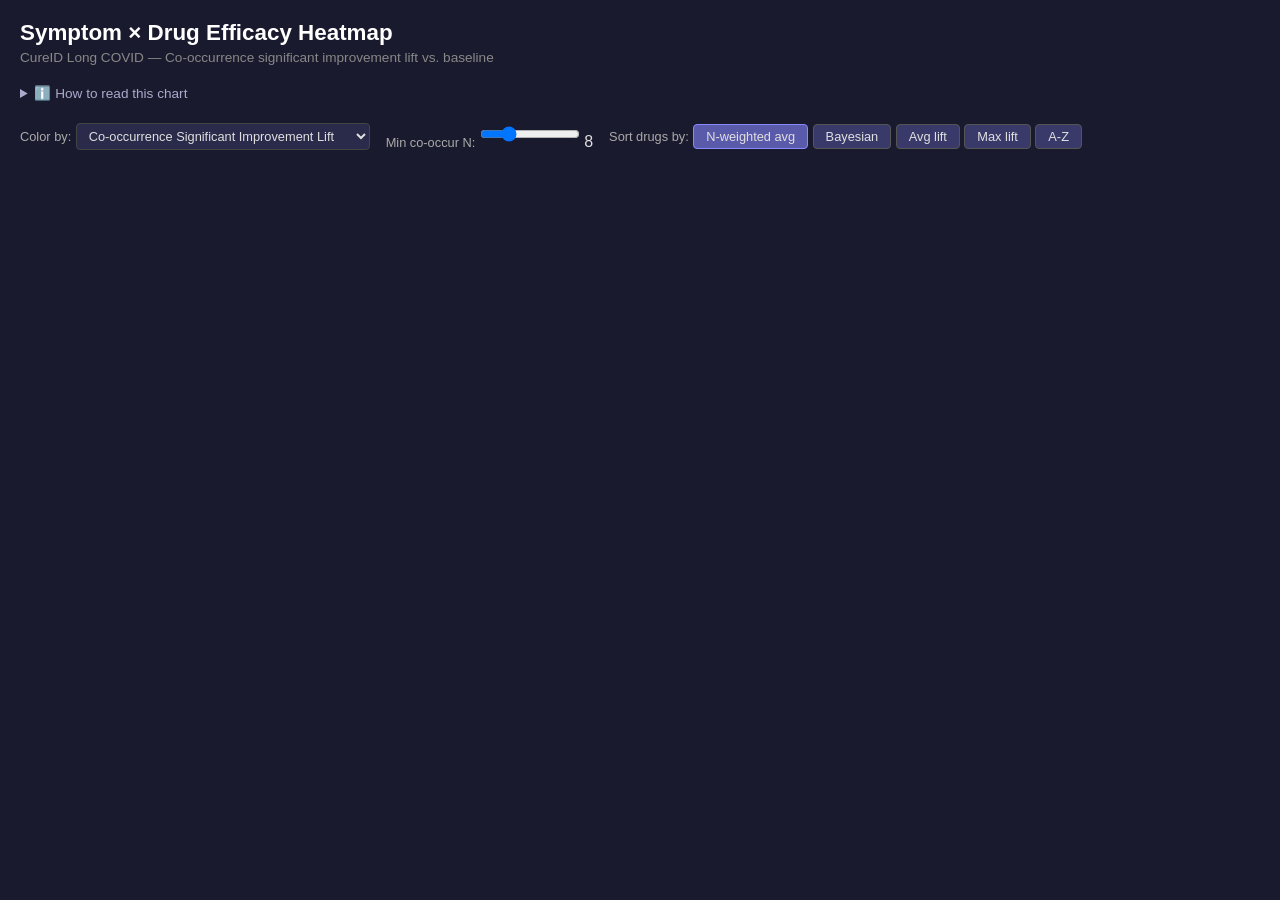
==== drug_heatmap_viz.html @ 9fd5e847 "Add interactive symptom × drug efficacy heatmap (D3)" ====
<!DOCTYPE html>
<html lang="en">
<head>
<meta charset="utf-8">
<title>Long COVID — Symptom × Drug Efficacy Heatmap</title>
<style>
* { margin: 0; padding: 0; box-sizing: border-box; }
body { font-family: -apple-system, BlinkMacSystemFont, "Segoe UI", Roboto, sans-serif; background: #1a1a2e; color: #e0e0e0; padding: 20px; }
h1 { font-size: 1.4rem; margin-bottom: 4px; color: #fff; }
.subtitle { font-size: 0.85rem; color: #888; margin-bottom: 16px; }
.controls { display: flex; gap: 16px; align-items: center; margin-bottom: 16px; flex-wrap: wrap; }
.controls label { font-size: 0.8rem; color: #aaa; }
.controls select, .controls input { background: #2a2a4a; border: 1px solid #444; color: #e0e0e0; padding: 4px 8px; border-radius: 4px; font-size: 0.8rem; }
.controls button { background: #3a3a6a; border: 1px solid #555; color: #e0e0e0; padding: 4px 12px; border-radius: 4px; cursor: pointer; font-size: 0.8rem; }
.controls button:hover { background: #4a4a8a; }
.controls button.active { background: #5a5aaa; border-color: #88f; }

#chart-container { overflow-x: auto; overflow-y: auto; max-height: calc(100vh - 180px); }
svg { display: block; }
.cell { stroke: #1a1a2e; stroke-width: 1px; cursor: pointer; }
.cell:hover { stroke: #fff; stroke-width: 2px; }
.axis-label { font-size: 11px; fill: #ccc; }
.axis-label-y { font-size: 12px; fill: #ddd; font-weight: 500; }

#tooltip {
  position: fixed; pointer-events: none; background: #2a2a4a; border: 1px solid #666;
  border-radius: 6px; padding: 10px 14px; font-size: 0.78rem; line-height: 1.5;
  box-shadow: 0 4px 12px rgba(0,0,0,0.5); display: none; z-index: 100; max-width: 320px;
}
#tooltip .tt-drug { font-weight: 600; color: #fff; font-size: 0.85rem; }
#tooltip .tt-symptom { color: #aaa; }
#tooltip .tt-val { color: #8cf; }
#tooltip .tt-lift-pos { color: #4f4; }
#tooltip .tt-lift-neg { color: #f66; }
#tooltip .tt-attr { color: #fc8; }
#tooltip .tt-sep { border-top: 1px solid #444; margin: 4px 0; }

.legend { display: flex; align-items: center; gap: 8px; margin-bottom: 12px; }
.legend-bar { height: 14px; border-radius: 2px; }
.legend-label { font-size: 0.75rem; color: #aaa; }

.info-panel { margin-bottom: 16px; }
.info-panel summary { cursor: pointer; font-size: 0.85rem; color: #aac; padding: 4px 0; }
.info-panel summary:hover { color: #ccf; }
.info-content { background: #22223a; border: 1px solid #444; border-radius: 6px; padding: 14px 18px; margin-top: 8px; font-size: 0.8rem; line-height: 1.6; max-width: 720px; }
.info-content h4 { color: #ccc; margin: 12px 0 4px; font-size: 0.82rem; }
.info-content dl { margin: 0 0 8px 0; }
.info-content dt { color: #8cf; font-weight: 600; margin-top: 6px; }
.info-content dd { color: #bbb; margin-left: 12px; margin-bottom: 4px; }
.info-content p { color: #bbb; margin: 6px 0; }
.def-default { font-size: 0.7rem; color: #6a6; background: #1a3a1a; padding: 1px 5px; border-radius: 3px; }
</style>
</head>
<body>

<h1>Symptom × Drug Efficacy Heatmap</h1>
<p class="subtitle">CureID Long COVID — Co-occurrence significant improvement lift vs. baseline</p>

<details class="info-panel">
<summary>ℹ️ How to read this chart</summary>
<div class="info-content">
<p><b>What it shows:</b> Each cell represents a drug (column) × symptom (row) pair. Color indicates how much better (green) or worse (red) that drug performs compared to the baseline rate for that symptom.</p>

<h4>Metric definitions</h4>
<dl>
<dt>Co-occurrence Significant Improvement Lift <span class="def-default">(default)</span></dt>
<dd>Among all reports where the patient was <em>taking</em> this drug and <em>had</em> this symptom, what % achieved "significant improvement" or "complete resolution" — minus the baseline rate for all patients with that symptom. Positive = better than average.</dd>

<dt>Co-occurrence Any Improvement Lift</dt>
<dd>Same as above but counts <em>any</em> improvement (mild, moderate, significant, or resolved) vs. baseline. Broader signal, less specific.</dd>

<dt>Co-occurrence Significant Improvement Rate</dt>
<dd>Raw % of co-occurring reports that achieved significant improvement or resolution (not relative to baseline). Useful for absolute comparison.</dd>

<dt>Attributed Significant Improvement Lift</dt>
<dd>Only counts outcomes where the patient <em>explicitly credited</em> this drug for the symptom change. Smaller N but stronger causal signal. Lift is vs. the attributed baseline across all drugs for that symptom.</dd>
</dl>

<h4>Controls</h4>
<dl>
<dt>Min co-occur N</dt>
<dd>Minimum number of reports where the patient was taking the drug and had the symptom. Higher = fewer drugs shown but more reliable estimates.</dd>

<dt>Sort drugs by</dt>
<dd>Hover each button for details. Sorts drug columns by the selected metric using different aggregation strategies.</dd>
</dl>

<h4>Tooltip</h4>
<p>Hover any cell to see: co-occurrence N, significant improvement rate and lift, any improvement rate and lift, and (if available) attributed N, significant improvement rate, and lift.</p>

<p><b>Dark cells</b> = no data for that pair at the current N threshold.</p>
</div>
</details>

<div class="controls">
  <div>
    <label>Color by:</label>
    <select id="metric-select">
      <option value="cooccur_sig_lift" selected>Co-occurrence Significant Improvement Lift</option>
      <option value="cooccur_impr_lift">Co-occurrence Any Improvement Lift</option>
      <option value="cooccur_sig_rate">Co-occurrence Significant Improvement Rate</option>
      <option value="attr_sig_lift">Attributed Significant Improvement Lift</option>
    </select>
  </div>
  <div>
    <label>Min co-occur N:</label>
    <input type="range" id="min-n" min="3" max="30" value="8" style="width:100px">
    <span id="min-n-val">8</span>
  </div>
  <div>
    <label>Sort drugs by:</label>
    <button id="sort-wavg" class="active" title="Weighted mean of the selected metric — each symptom's contribution is proportional to its co-occurrence N (higher-N estimates count more)">N-weighted avg</button>
    <button id="sort-bayes" title="Mean lift shrunk toward zero based on total sample size: mean(lift) × N/(N + prior), where prior is the median total N across all drugs. Low-N drugs get pulled toward zero; high-N drugs keep their observed lift.">Bayesian</button>
    <button id="sort-avg" title="Simple unweighted mean across symptoms where the drug has data — each symptom counts equally regardless of sample size">Avg lift</button>
    <button id="sort-max" title="Highest single-symptom value (best targeted drugs first)">Max lift</button>
    <button id="sort-alpha" title="Alphabetical order">A-Z</button>
  </div>
</div>

<div class="legend" id="legend"></div>
<div id="chart-container"><svg id="chart"></svg></div>
<div id="tooltip"></div>

<script src="https://d3js.org/d3.v7.min.js"></script>
<script>
const DATA = {"symptoms":[{"name":"Cognitive impairment / Brain fog (difficulty processing information or concentrating) (Cognitive dysfunction)","short":"Brain Fog","n":367,"sig_rate":0.332,"impr_rate":0.79},{"name":"General fatigue","short":"Fatigue","n":343,"sig_rate":0.251,"impr_rate":0.843},{"name":"A worsening of symptoms that occurs after even minimum physical or cognitive exertion (Post-Exertional Malaise or PEM)","short":"PEM","n":300,"sig_rate":0.323,"impr_rate":0.867},{"name":"Abnormally fast heart rate or heart rate palpitations when the patient is standing up (Postural orthostatic tachycardia syndrome or POTS)","short":"POTS","n":228,"sig_rate":0.303,"impr_rate":0.768},{"name":"Difficulty falling asleep or staying asleep (Insomnia)","short":"Insomnia","n":197,"sig_rate":0.345,"impr_rate":0.726},{"name":"Abnormally fast heart rate or heart palpitations when the patient is laying down (Tachycardia/arrhythmia at rest)","short":"Tachycardia (rest)","n":160,"sig_rate":0.35,"impr_rate":0.662},{"name":"Frequent and/or debilitating headaches\u00a0(Migraine or chronic daily headache)","short":"Headache/Migraine","n":125,"sig_rate":0.368,"impr_rate":0.856},{"name":"Chronic nerve pain (burning, tingling, and/or numbness in the face, legs, and/or hands) (Neuropathic pain)","short":"Neuropathic Pain","n":78,"sig_rate":0.346,"impr_rate":0.846},{"name":"Muscle pain (Myalgia)","short":"Muscle Pain","n":77,"sig_rate":0.39,"impr_rate":0.896},{"name":"Feeling lightheaded or like they might faint when the patient stands up (Orthostatic syncope or presyncope)","short":"Orthostatic Presyncope","n":73,"sig_rate":0.384,"impr_rate":0.849},{"name":"A significant increase in blood pressure when the patient stands up (Orthostatic hypertension)","short":"A significant increase in blood pressure","n":71,"sig_rate":0.211,"impr_rate":0.31},{"name":"Joint pain (Arthralgia)","short":"Joint Pain","n":64,"sig_rate":0.391,"impr_rate":0.844},{"name":"Shortness of breath when exercising or being active (Exertional dyspnea)","short":"Exertional Dyspnea","n":57,"sig_rate":0.368,"impr_rate":0.947},{"name":"Anxiety","short":"Anxiety","n":50,"sig_rate":0.3,"impr_rate":0.88}],"drugs":["Budesonide-Formoterol","Hyperbaric Oxygen Therapy (HBOT)","CBD","Fexofenadine","Amantadine (Symmetrel, Gocovri, Osmolex, Symadine, etc.)","Levothyroxine","Botulinum Toxin (Botox, Dysport, Xeomin, Jeuveau, etc.)","Prednisone (Rayos, Prednisone Intensol, Deltasone, etc.)","Glutathione","Resveratrol","Rimegepant (Nurtec ODT)","Nattokinase","Hydroxyzine","Atorvastatin (Lipitor)","Clopidogrel","Nortriptyline","Levocetirizine","Diphenhydramine (Benadryl, Allergia-C, Allermax, Nytol, etc.)","Montelukast","Fluvoxamine (Luvox)","Quercetin","Colchicine (Colcrys, Mitigare, LODOCO, Gloperba, etc.)","Cetirizine","Vitamin B12","Valacyclovir","Acetaminophen","Gabapentin","Famotidine","Melatonin","Metformin","Paxlovid (Nirmatrelvir-Ritonavir)","Aspirin","Ketotifen","Metoprolol","Sumatriptan (Imitrex, Sumavel DosePro, Alsuma, Zembrace, etc.)","Probiotic","Pyridostigmine","Serrapeptase","Ondansetron","Apixaban (Eliquis)","Albuterol (Salbutamol, Proventil HFA, Ventolin HFA, Proair HFA, etc.)","Escitalopram (Lexapro, Cipralex)","CoQ10","Modafinil","Iron","Methylphenidate","Low Dose Aripiprazole","Vitamin C","Omeprazole","Loratadine","Turmeric","Baclofen","Vitamin D3","Venlafaxine","Atenolol","Bisoprolol (Cardicor, Congescor, Monocor, Zebeta, etc.)","Omega-3 Fatty Acids","Fish Oil","Erenumab (Aimovig)","Electrolytes","Propranolol","Trazodone","Fludrocortisone","Bupropion","Nicotine Patch","Low Dose Naltrexone (LDN)","Cromolyn Sodium","Lumbrokinase","Sertraline","Magnesium","Ivabradine","Maraviroc","Guanfacine","Amitriptyline (Elavil, Vanatrip, Domical)","Midodrine","N-Acetylcysteine (NAC)","Ibuprofen (Advil, Motrin, etc.)","Nattokinase + Serrapeptase","Fluticasone","Lorazepam","Alpha Lipoic Acid","Duloxetine","Acetyl-L-Carnitine","Pregabalin","Zolpidem","Berberine"],"cells":[{"symptom":"Brain Fog","drug":"Nattokinase + Serrapeptase","cooccur_n":14,"cooccur_sig_rate":0.286,"cooccur_sig_lift":-0.111,"cooccur_impr_rate":1.0,"cooccur_impr_lift":0.121,"attr_n":8,"attr_sig_rate":0.25,"attr_sig_lift":-0.148},{"symptom":"Brain Fog","drug":"Electrolytes","cooccur_n":12,"cooccur_sig_rate":0.417,"cooccur_sig_lift":0.028,"cooccur_impr_rate":1.0,"cooccur_impr_lift":0.12,"attr_n":0,"attr_sig_rate":null,"attr_sig_lift":null},{"symptom":"Brain Fog","drug":"Fluticasone","cooccur_n":9,"cooccur_sig_rate":0.333,"cooccur_sig_lift":-0.059,"cooccur_impr_rate":1.0,"cooccur_impr_lift":0.118,"attr_n":0,"attr_sig_rate":null,"attr_sig_lift":null},{"symptom":"Brain Fog","drug":"Fluvoxamine (Luvox)","cooccur_n":8,"cooccur_sig_rate":0.25,"cooccur_sig_lift":-0.145,"cooccur_impr_rate":1.0,"cooccur_impr_lift":0.118,"attr_n":0,"attr_sig_rate":null,"attr_sig_lift":null},{"symptom":"Brain Fog","drug":"Hyperbaric Oxygen Therapy (HBOT)","cooccur_n":7,"cooccur_sig_rate":0.571,"cooccur_sig_lift":0.186,"cooccur_impr_rate":1.0,"cooccur_impr_lift":0.117,"attr_n":5,"attr_sig_rate":0.4,"attr_sig_lift":0.002},{"symptom":"Brain Fog","drug":"Resveratrol","cooccur_n":6,"cooccur_sig_rate":0.667,"cooccur_sig_lift":0.283,"cooccur_impr_rate":1.0,"cooccur_impr_lift":0.117,"attr_n":0,"attr_sig_rate":null,"attr_sig_lift":null},{"symptom":"Brain Fog","drug":"Budesonide-Formoterol","cooccur_n":6,"cooccur_sig_rate":0.5,"cooccur_sig_lift":0.112,"cooccur_impr_rate":1.0,"cooccur_impr_lift":0.117,"attr_n":0,"attr_sig_rate":null,"attr_sig_lift":null},{"symptom":"Brain Fog","drug":"Rimegepant (Nurtec ODT)","cooccur_n":6,"cooccur_sig_rate":0.333,"cooccur_sig_lift":-0.058,"cooccur_impr_rate":1.0,"cooccur_impr_lift":0.117,"attr_n":0,"attr_sig_rate":null,"attr_sig_lift":null},{"symptom":"Brain Fog","drug":"Prednisone (Rayos, Prednisone Intensol, Deltasone, etc.)","cooccur_n":6,"cooccur_sig_rate":0.667,"cooccur_sig_lift":0.283,"cooccur_impr_rate":1.0,"cooccur_impr_lift":0.117,"attr_n":0,"attr_sig_rate":null,"attr_sig_lift":null},{"symptom":"Brain Fog","drug":"Diphenhydramine (Benadryl, Allergia-C, Allermax, Nytol, etc.)","cooccur_n":6,"cooccur_sig_rate":0.333,"cooccur_sig_lift":-0.058,"cooccur_impr_rate":1.0,"cooccur_impr_lift":0.117,"attr_n":0,"attr_sig_rate":null,"attr_sig_lift":null},{"symptom":"Brain Fog","drug":"Serrapeptase","cooccur_n":6,"cooccur_sig_rate":0.333,"cooccur_sig_lift":-0.058,"cooccur_impr_rate":1.0,"cooccur_impr_lift":0.117,"attr_n":0,"attr_sig_rate":null,"attr_sig_lift":null},{"symptom":"Brain Fog","drug":"Nortriptyline","cooccur_n":5,"cooccur_sig_rate":0.6,"cooccur_sig_lift":0.214,"cooccur_impr_rate":1.0,"cooccur_impr_lift":0.116,"attr_n":0,"attr_sig_rate":null,"attr_sig_lift":null},{"symptom":"Brain Fog","drug":"Berberine","cooccur_n":5,"cooccur_sig_rate":0.2,"cooccur_sig_lift":-0.194,"cooccur_impr_rate":1.0,"cooccur_impr_lift":0.116,"attr_n":0,"attr_sig_rate":null,"attr_sig_lift":null},{"symptom":"Brain Fog","drug":"Escitalopram (Lexapro, Cipralex)","cooccur_n":5,"cooccur_sig_rate":0.2,"cooccur_sig_lift":-0.194,"cooccur_impr_rate":1.0,"cooccur_impr_lift":0.116,"attr_n":0,"attr_sig_rate":null,"attr_sig_lift":null},{"symptom":"Brain Fog","drug":"Lorazepam","cooccur_n":5,"cooccur_sig_rate":0.4,"cooccur_sig_lift":0.01,"cooccur_impr_rate":1.0,"cooccur_impr_lift":0.116,"attr_n":0,"attr_sig_rate":null,"attr_sig_lift":null},{"symptom":"Brain Fog","drug":"Botulinum Toxin (Botox, Dysport, Xeomin, Jeuveau, etc.)","cooccur_n":5,"cooccur_sig_rate":0.6,"cooccur_sig_lift":0.214,"cooccur_impr_rate":1.0,"cooccur_impr_lift":0.116,"attr_n":0,"attr_sig_rate":null,"attr_sig_lift":null},{"symptom":"Brain Fog","drug":"Bisoprolol (Cardicor, Congescor, Monocor, Zebeta, etc.)","cooccur_n":5,"cooccur_sig_rate":0.4,"cooccur_sig_lift":0.01,"cooccur_impr_rate":1.0,"cooccur_impr_lift":0.116,"attr_n":0,"attr_sig_rate":null,"attr_sig_lift":null},{"symptom":"Brain Fog","drug":"Fexofenadine","cooccur_n":26,"cooccur_sig_rate":0.538,"cooccur_sig_lift":0.166,"cooccur_impr_rate":0.962,"cooccur_impr_lift":0.084,"attr_n":11,"attr_sig_rate":0.545,"attr_sig_lift":0.147},{"symptom":"Brain Fog","drug":"Vitamin B12","cooccur_n":19,"cooccur_sig_rate":0.368,"cooccur_sig_lift":-0.024,"cooccur_impr_rate":0.947,"cooccur_impr_lift":0.066,"attr_n":0,"attr_sig_rate":null,"attr_sig_lift":null},{"symptom":"Brain Fog","drug":"Pyridostigmine","cooccur_n":19,"cooccur_sig_rate":0.421,"cooccur_sig_lift":0.033,"cooccur_impr_rate":0.947,"cooccur_impr_lift":0.066,"attr_n":6,"attr_sig_rate":0.333,"attr_sig_lift":-0.065},{"symptom":"Brain Fog","drug":"Melatonin","cooccur_n":34,"cooccur_sig_rate":0.382,"cooccur_sig_lift":-0.009,"cooccur_impr_rate":0.941,"cooccur_impr_lift":0.064,"attr_n":6,"attr_sig_rate":0.333,"attr_sig_lift":-0.065},{"symptom":"Brain Fog","drug":"Cetirizine","cooccur_n":34,"cooccur_sig_rate":0.382,"cooccur_sig_lift":-0.009,"cooccur_impr_rate":0.941,"cooccur_impr_lift":0.064,"attr_n":6,"attr_sig_rate":0.667,"attr_sig_lift":0.269},{"symptom":"Brain Fog","drug":"Midodrine","cooccur_n":18,"cooccur_sig_rate":0.333,"cooccur_sig_lift":-0.061,"cooccur_impr_rate":0.944,"cooccur_impr_lift":0.063,"attr_n":0,"attr_sig_rate":null,"attr_sig_lift":null},{"symptom":"Brain Fog","drug":"Montelukast","cooccur_n":17,"cooccur_sig_rate":0.412,"cooccur_sig_lift":0.023,"cooccur_impr_rate":0.941,"cooccur_impr_lift":0.059,"attr_n":0,"attr_sig_rate":null,"attr_sig_lift":null},{"symptom":"Brain Fog","drug":"Modafinil","cooccur_n":15,"cooccur_sig_rate":0.533,"cooccur_sig_lift":0.152,"cooccur_impr_rate":0.933,"cooccur_impr_lift":0.05,"attr_n":12,"attr_sig_rate":0.583,"attr_sig_lift":0.185},{"symptom":"Brain Fog","drug":"Propranolol","cooccur_n":37,"cooccur_sig_rate":0.27,"cooccur_sig_lift":-0.141,"cooccur_impr_rate":0.919,"cooccur_impr_lift":0.039,"attr_n":0,"attr_sig_rate":null,"attr_sig_lift":null},{"symptom":"Brain Fog","drug":"Ketotifen","cooccur_n":24,"cooccur_sig_rate":0.542,"cooccur_sig_lift":0.168,"cooccur_impr_rate":0.917,"cooccur_impr_lift":0.034,"attr_n":6,"attr_sig_rate":0.5,"attr_sig_lift":0.102},{"symptom":"Brain Fog","drug":"Acetyl-L-Carnitine","cooccur_n":12,"cooccur_sig_rate":0.25,"cooccur_sig_lift":-0.147,"cooccur_impr_rate":0.917,"cooccur_impr_lift":0.032,"attr_n":0,"attr_sig_rate":null,"attr_sig_lift":null},{"symptom":"Brain Fog","drug":"Aspirin","cooccur_n":33,"cooccur_sig_rate":0.303,"cooccur_sig_lift":-0.101,"cooccur_impr_rate":0.909,"cooccur_impr_lift":0.026,"attr_n":6,"attr_sig_rate":0.5,"attr_sig_lift":0.102},{"symptom":"Brain Fog","drug":"Albuterol (Salbutamol, Proventil HFA, Ventolin HFA, Proair HFA, etc.)","cooccur_n":11,"cooccur_sig_rate":0.455,"cooccur_sig_lift":0.067,"cooccur_impr_rate":0.909,"cooccur_impr_lift":0.024,"attr_n":0,"attr_sig_rate":null,"attr_sig_lift":null},{"symptom":"Brain Fog","drug":"Clopidogrel","cooccur_n":11,"cooccur_sig_rate":0.455,"cooccur_sig_lift":0.067,"cooccur_impr_rate":0.909,"cooccur_impr_lift":0.024,"attr_n":5,"attr_sig_rate":0.6,"attr_sig_lift":0.202},{"symptom":"Brain Fog","drug":"Ivabradine","cooccur_n":31,"cooccur_sig_rate":0.419,"cooccur_sig_lift":0.033,"cooccur_impr_rate":0.903,"cooccur_impr_lift":0.02,"attr_n":0,"attr_sig_rate":null,"attr_sig_lift":null},{"symptom":"Brain Fog","drug":"Cromolyn Sodium","cooccur_n":20,"cooccur_sig_rate":0.3,"cooccur_sig_lift":-0.098,"cooccur_impr_rate":0.9,"cooccur_impr_lift":0.015,"attr_n":0,"attr_sig_rate":null,"attr_sig_lift":null},{"symptom":"Brain Fog","drug":"Fludrocortisone","cooccur_n":10,"cooccur_sig_rate":0.2,"cooccur_sig_lift":-0.198,"cooccur_impr_rate":0.9,"cooccur_impr_lift":0.014,"attr_n":0,"attr_sig_rate":null,"attr_sig_lift":null},{"symptom":"Brain Fog","drug":"Valacyclovir","cooccur_n":18,"cooccur_sig_rate":0.611,"cooccur_sig_lift":0.238,"cooccur_impr_rate":0.889,"cooccur_impr_lift":0.003,"attr_n":0,"attr_sig_rate":null,"attr_sig_lift":null},{"symptom":"Brain Fog","drug":"Levocetirizine","cooccur_n":9,"cooccur_sig_rate":0.667,"cooccur_sig_lift":0.287,"cooccur_impr_rate":0.889,"cooccur_impr_lift":0.003,"attr_n":0,"attr_sig_rate":null,"attr_sig_lift":null},{"symptom":"Brain Fog","drug":"Fish Oil","cooccur_n":9,"cooccur_sig_rate":0.222,"cooccur_sig_lift":-0.174,"cooccur_impr_rate":0.889,"cooccur_impr_lift":0.003,"attr_n":0,"attr_sig_rate":null,"attr_sig_lift":null},{"symptom":"Brain Fog","drug":"Low Dose Naltrexone (LDN)","cooccur_n":106,"cooccur_sig_rate":0.34,"cooccur_sig_lift":-0.089,"cooccur_impr_rate":0.887,"cooccur_impr_lift":0.001,"attr_n":62,"attr_sig_rate":0.387,"attr_sig_lift":-0.011},{"symptom":"Brain Fog","drug":"Famotidine","cooccur_n":53,"cooccur_sig_rate":0.396,"cooccur_sig_lift":0.008,"cooccur_impr_rate":0.887,"cooccur_impr_lift":0.001,"attr_n":9,"attr_sig_rate":0.556,"attr_sig_lift":0.158},{"symptom":"Brain Fog","drug":"Magnesium","cooccur_n":25,"cooccur_sig_rate":0.24,"cooccur_sig_lift":-0.167,"cooccur_impr_rate":0.88,"cooccur_impr_lift":-0.007,"attr_n":6,"attr_sig_rate":0.333,"attr_sig_lift":-0.065},{"symptom":"Brain Fog","drug":"Zolpidem","cooccur_n":8,"cooccur_sig_rate":0.375,"cooccur_sig_lift":-0.016,"cooccur_impr_rate":0.875,"cooccur_impr_lift":-0.012,"attr_n":0,"attr_sig_rate":null,"attr_sig_lift":null},{"symptom":"Brain Fog","drug":"Guanfacine","cooccur_n":23,"cooccur_sig_rate":0.348,"cooccur_sig_lift":-0.047,"cooccur_impr_rate":0.87,"cooccur_impr_lift":-0.018,"attr_n":19,"attr_sig_rate":0.526,"attr_sig_lift":0.128},{"symptom":"Brain Fog","drug":"Apixaban (Eliquis)","cooccur_n":15,"cooccur_sig_rate":0.333,"cooccur_sig_lift":-0.061,"cooccur_impr_rate":0.867,"cooccur_impr_lift":-0.021,"attr_n":6,"attr_sig_rate":0.333,"attr_sig_lift":-0.065},{"symptom":"Brain Fog","drug":"Nicotine Patch","cooccur_n":22,"cooccur_sig_rate":0.318,"cooccur_sig_lift":-0.079,"cooccur_impr_rate":0.864,"cooccur_impr_lift":-0.025,"attr_n":11,"attr_sig_rate":0.273,"attr_sig_lift":-0.125},{"symptom":"Brain Fog","drug":"Trazodone","cooccur_n":7,"cooccur_sig_rate":0.429,"cooccur_sig_lift":0.039,"cooccur_impr_rate":0.857,"cooccur_impr_lift":-0.03,"attr_n":0,"attr_sig_rate":null,"attr_sig_lift":null},{"symptom":"Brain Fog","drug":"Venlafaxine","cooccur_n":7,"cooccur_sig_rate":0.286,"cooccur_sig_lift":-0.108,"cooccur_impr_rate":0.857,"cooccur_impr_lift":-0.03,"attr_n":0,"attr_sig_rate":null,"attr_sig_lift":null},{"symptom":"Brain Fog","drug":"Hydroxyzine","cooccur_n":7,"cooccur_sig_rate":0.571,"cooccur_sig_lift":0.186,"cooccur_impr_rate":0.857,"cooccur_impr_lift":-0.03,"attr_n":0,"attr_sig_rate":null,"attr_sig_lift":null},{"symptom":"Brain Fog","drug":"Metoprolol","cooccur_n":13,"cooccur_sig_rate":0.538,"cooccur_sig_lift":0.156,"cooccur_impr_rate":0.846,"cooccur_impr_lift":-0.042,"attr_n":0,"attr_sig_rate":null,"attr_sig_lift":null},{"symptom":"Brain Fog","drug":"Omega-3 Fatty Acids","cooccur_n":6,"cooccur_sig_rate":0.167,"cooccur_sig_lift":-0.229,"cooccur_impr_rate":0.833,"cooccur_impr_lift":-0.054,"attr_n":0,"attr_sig_rate":null,"attr_sig_lift":null},{"symptom":"Brain Fog","drug":"CBD","cooccur_n":6,"cooccur_sig_rate":0.333,"cooccur_sig_lift":-0.058,"cooccur_impr_rate":0.833,"cooccur_impr_lift":-0.054,"attr_n":0,"attr_sig_rate":null,"attr_sig_lift":null},{"symptom":"Brain Fog","drug":"Lumbrokinase","cooccur_n":6,"cooccur_sig_rate":0.5,"cooccur_sig_lift":0.112,"cooccur_impr_rate":0.833,"cooccur_impr_lift":-0.054,"attr_n":0,"attr_sig_rate":null,"attr_sig_lift":null},{"symptom":"Brain Fog","drug":"Erenumab (Aimovig)","cooccur_n":6,"cooccur_sig_rate":0.5,"cooccur_sig_lift":0.112,"cooccur_impr_rate":0.833,"cooccur_impr_lift":-0.054,"attr_n":0,"attr_sig_rate":null,"attr_sig_lift":null},{"symptom":"Brain Fog","drug":"Amantadine (Symmetrel, Gocovri, Osmolex, Symadine, etc.)","cooccur_n":12,"cooccur_sig_rate":0.333,"cooccur_sig_lift":-0.06,"cooccur_impr_rate":0.833,"cooccur_impr_lift":-0.056,"attr_n":0,"attr_sig_rate":null,"attr_sig_lift":null},{"symptom":"Brain Fog","drug":"Paxlovid (Nirmatrelvir-Ritonavir)","cooccur_n":12,"cooccur_sig_rate":0.417,"cooccur_sig_lift":0.028,"cooccur_impr_rate":0.833,"cooccur_impr_lift":-0.056,"attr_n":5,"attr_sig_rate":0.6,"attr_sig_lift":0.202},{"symptom":"Brain Fog","drug":"Quercetin","cooccur_n":24,"cooccur_sig_rate":0.292,"cooccur_sig_lift":-0.109,"cooccur_impr_rate":0.833,"cooccur_impr_lift":-0.059,"attr_n":0,"attr_sig_rate":null,"attr_sig_lift":null},{"symptom":"Brain Fog","drug":"Bupropion","cooccur_n":17,"cooccur_sig_rate":0.353,"cooccur_sig_lift":-0.04,"cooccur_impr_rate":0.824,"cooccur_impr_lift":-0.067,"attr_n":5,"attr_sig_rate":0.4,"attr_sig_lift":0.002},{"symptom":"Brain Fog","drug":"Metformin","cooccur_n":22,"cooccur_sig_rate":0.455,"cooccur_sig_lift":0.071,"cooccur_impr_rate":0.818,"cooccur_impr_lift":-0.075,"attr_n":6,"attr_sig_rate":0.167,"attr_sig_lift":-0.231},{"symptom":"Brain Fog","drug":"Turmeric","cooccur_n":16,"cooccur_sig_rate":0.188,"cooccur_sig_lift":-0.217,"cooccur_impr_rate":0.812,"cooccur_impr_lift":-0.079,"attr_n":0,"attr_sig_rate":null,"attr_sig_lift":null},{"symptom":"Brain Fog","drug":"Low Dose Aripiprazole","cooccur_n":16,"cooccur_sig_rate":0.25,"cooccur_sig_lift":-0.15,"cooccur_impr_rate":0.812,"cooccur_impr_lift":-0.079,"attr_n":9,"attr_sig_rate":0.333,"attr_sig_lift":-0.065},{"symptom":"Brain Fog","drug":"Nattokinase","cooccur_n":21,"cooccur_sig_rate":0.381,"cooccur_sig_lift":-0.01,"cooccur_impr_rate":0.81,"cooccur_impr_lift":-0.084,"attr_n":12,"attr_sig_rate":0.417,"attr_sig_lift":0.019},{"symptom":"Brain Fog","drug":"CoQ10","cooccur_n":43,"cooccur_sig_rate":0.233,"cooccur_sig_lift":-0.191,"cooccur_impr_rate":0.814,"cooccur_impr_lift":-0.088,"attr_n":20,"attr_sig_rate":0.15,"attr_sig_lift":-0.248},{"symptom":"Brain Fog","drug":"Levothyroxine","cooccur_n":5,"cooccur_sig_rate":0.6,"cooccur_sig_lift":0.214,"cooccur_impr_rate":0.8,"cooccur_impr_lift":-0.088,"attr_n":0,"attr_sig_rate":null,"attr_sig_lift":null},{"symptom":"Brain Fog","drug":"Alpha Lipoic Acid","cooccur_n":10,"cooccur_sig_rate":0.1,"cooccur_sig_lift":-0.303,"cooccur_impr_rate":0.8,"cooccur_impr_lift":-0.09,"attr_n":0,"attr_sig_rate":null,"attr_sig_lift":null},{"symptom":"Brain Fog","drug":"Sertraline","cooccur_n":10,"cooccur_sig_rate":0.3,"cooccur_sig_lift":-0.094,"cooccur_impr_rate":0.8,"cooccur_impr_lift":-0.09,"attr_n":0,"attr_sig_rate":null,"attr_sig_lift":null},{"symptom":"Brain Fog","drug":"Iron","cooccur_n":15,"cooccur_sig_rate":0.333,"cooccur_sig_lift":-0.061,"cooccur_impr_rate":0.8,"cooccur_impr_lift":-0.092,"attr_n":0,"attr_sig_rate":null,"attr_sig_lift":null},{"symptom":"Brain Fog","drug":"Gabapentin","cooccur_n":20,"cooccur_sig_rate":0.35,"cooccur_sig_lift":-0.044,"cooccur_impr_rate":0.8,"cooccur_impr_lift":-0.094,"attr_n":0,"attr_sig_rate":null,"attr_sig_lift":null},{"symptom":"Brain Fog","drug":"Loratadine","cooccur_n":19,"cooccur_sig_rate":0.211,"cooccur_sig_lift":-0.195,"cooccur_impr_rate":0.789,"cooccur_impr_lift":-0.105,"attr_n":0,"attr_sig_rate":null,"attr_sig_lift":null},{"symptom":"Brain Fog","drug":"Vitamin D3","cooccur_n":34,"cooccur_sig_rate":0.324,"cooccur_sig_lift":-0.077,"cooccur_impr_rate":0.794,"cooccur_impr_lift":-0.107,"attr_n":6,"attr_sig_rate":0.167,"attr_sig_lift":-0.231},{"symptom":"Brain Fog","drug":"Amitriptyline (Elavil, Vanatrip, Domical)","cooccur_n":9,"cooccur_sig_rate":0.222,"cooccur_sig_lift":-0.174,"cooccur_impr_rate":0.778,"cooccur_impr_lift":-0.113,"attr_n":0,"attr_sig_rate":null,"attr_sig_lift":null},{"symptom":"Brain Fog","drug":"N-Acetylcysteine (NAC)","cooccur_n":48,"cooccur_sig_rate":0.208,"cooccur_sig_lift":-0.226,"cooccur_impr_rate":0.792,"cooccur_impr_lift":-0.117,"attr_n":35,"attr_sig_rate":0.371,"attr_sig_lift":-0.027},{"symptom":"Brain Fog","drug":"Methylphenidate","cooccur_n":13,"cooccur_sig_rate":0.308,"cooccur_sig_lift":-0.087,"cooccur_impr_rate":0.769,"cooccur_impr_lift":-0.123,"attr_n":6,"attr_sig_rate":0.5,"attr_sig_lift":0.102},{"symptom":"Brain Fog","drug":"Acetaminophen","cooccur_n":8,"cooccur_sig_rate":0.375,"cooccur_sig_lift":-0.016,"cooccur_impr_rate":0.75,"cooccur_impr_lift":-0.141,"attr_n":0,"attr_sig_rate":null,"attr_sig_lift":null},{"symptom":"Brain Fog","drug":"Omeprazole","cooccur_n":8,"cooccur_sig_rate":0.0,"cooccur_sig_lift":-0.403,"cooccur_impr_rate":0.75,"cooccur_impr_lift":-0.141,"attr_n":0,"attr_sig_rate":null,"attr_sig_lift":null},{"symptom":"Brain Fog","drug":"Duloxetine","cooccur_n":12,"cooccur_sig_rate":0.25,"cooccur_sig_lift":-0.147,"cooccur_impr_rate":0.75,"cooccur_impr_lift":-0.143,"attr_n":0,"attr_sig_rate":null,"attr_sig_lift":null},{"symptom":"Brain Fog","drug":"Probiotic","cooccur_n":24,"cooccur_sig_rate":0.208,"cooccur_sig_lift":-0.202,"cooccur_impr_rate":0.75,"cooccur_impr_lift":-0.151,"attr_n":0,"attr_sig_rate":null,"attr_sig_lift":null},{"symptom":"Brain Fog","drug":"Vitamin C","cooccur_n":15,"cooccur_sig_rate":0.133,"cooccur_sig_lift":-0.274,"cooccur_impr_rate":0.733,"cooccur_impr_lift":-0.163,"attr_n":0,"attr_sig_rate":null,"attr_sig_lift":null},{"symptom":"Brain Fog","drug":"Pregabalin","cooccur_n":7,"cooccur_sig_rate":0.0,"cooccur_sig_lift":-0.402,"cooccur_impr_rate":0.714,"cooccur_impr_lift":-0.177,"attr_n":0,"attr_sig_rate":null,"attr_sig_lift":null},{"symptom":"Brain Fog","drug":"Colchicine (Colcrys, Mitigare, LODOCO, Gloperba, etc.)","cooccur_n":6,"cooccur_sig_rate":0.167,"cooccur_sig_lift":-0.229,"cooccur_impr_rate":0.667,"cooccur_impr_lift":-0.225,"attr_n":0,"attr_sig_rate":null,"attr_sig_lift":null},{"symptom":"Brain Fog","drug":"Ibuprofen (Advil, Motrin, etc.)","cooccur_n":6,"cooccur_sig_rate":0.167,"cooccur_sig_lift":-0.229,"cooccur_impr_rate":0.667,"cooccur_impr_lift":-0.225,"attr_n":0,"attr_sig_rate":null,"attr_sig_lift":null},{"symptom":"Brain Fog","drug":"Baclofen","cooccur_n":5,"cooccur_sig_rate":0.0,"cooccur_sig_lift":-0.398,"cooccur_impr_rate":0.6,"cooccur_impr_lift":-0.292,"attr_n":0,"attr_sig_rate":null,"attr_sig_lift":null},{"symptom":"Brain Fog","drug":"Glutathione","cooccur_n":9,"cooccur_sig_rate":0.333,"cooccur_sig_lift":-0.059,"cooccur_impr_rate":0.556,"cooccur_impr_lift":-0.343,"attr_n":0,"attr_sig_rate":null,"attr_sig_lift":null},{"symptom":"Fatigue","drug":"Vitamin C","cooccur_n":18,"cooccur_sig_rate":0.333,"cooccur_sig_lift":0.064,"cooccur_impr_rate":1.0,"cooccur_impr_lift":0.152,"attr_n":0,"attr_sig_rate":null,"attr_sig_lift":null},{"symptom":"Fatigue","drug":"Nattokinase + Serrapeptase","cooccur_n":12,"cooccur_sig_rate":0.417,"cooccur_sig_lift":0.15,"cooccur_impr_rate":1.0,"cooccur_impr_lift":0.148,"attr_n":14,"attr_sig_rate":0.286,"attr_sig_lift":0.107},{"symptom":"Fatigue","drug":"Fish Oil","cooccur_n":10,"cooccur_sig_rate":0.3,"cooccur_sig_lift":0.027,"cooccur_impr_rate":1.0,"cooccur_impr_lift":0.147,"attr_n":0,"attr_sig_rate":null,"attr_sig_lift":null},{"symptom":"Fatigue","drug":"Valacyclovir","cooccur_n":10,"cooccur_sig_rate":0.2,"cooccur_sig_lift":-0.077,"cooccur_impr_rate":1.0,"cooccur_impr_lift":0.147,"attr_n":5,"attr_sig_rate":0.2,"attr_sig_lift":0.021},{"symptom":"Fatigue","drug":"Electrolytes","cooccur_n":9,"cooccur_sig_rate":0.111,"cooccur_sig_lift":-0.169,"cooccur_impr_rate":1.0,"cooccur_impr_lift":0.146,"attr_n":0,"attr_sig_rate":null,"attr_sig_lift":null},{"symptom":"Fatigue","drug":"CBD","cooccur_n":9,"cooccur_sig_rate":0.444,"cooccur_sig_lift":0.177,"cooccur_impr_rate":1.0,"cooccur_impr_lift":0.146,"attr_n":0,"attr_sig_rate":null,"attr_sig_lift":null},{"symptom":"Fatigue","drug":"Alpha Lipoic Acid","cooccur_n":7,"cooccur_sig_rate":0.143,"cooccur_sig_lift":-0.135,"cooccur_impr_rate":1.0,"cooccur_impr_lift":0.145,"attr_n":0,"attr_sig_rate":null,"attr_sig_lift":null},{"symptom":"Fatigue","drug":"Colchicine (Colcrys, Mitigare, LODOCO, Gloperba, etc.)","cooccur_n":6,"cooccur_sig_rate":0.5,"cooccur_sig_lift":0.231,"cooccur_impr_rate":1.0,"cooccur_impr_lift":0.145,"attr_n":0,"attr_sig_rate":null,"attr_sig_lift":null},{"symptom":"Fatigue","drug":"Ibuprofen (Advil, Motrin, etc.)","cooccur_n":5,"cooccur_sig_rate":0.4,"cooccur_sig_lift":0.128,"cooccur_impr_rate":1.0,"cooccur_impr_lift":0.144,"attr_n":0,"attr_sig_rate":null,"attr_sig_lift":null},{"symptom":"Fatigue","drug":"Prednisone (Rayos, Prednisone Intensol, Deltasone, etc.)","cooccur_n":5,"cooccur_sig_rate":0.2,"cooccur_sig_lift":-0.076,"cooccur_impr_rate":1.0,"cooccur_impr_lift":0.144,"attr_n":0,"attr_sig_rate":null,"attr_sig_lift":null},{"symptom":"Fatigue","drug":"Berberine","cooccur_n":5,"cooccur_sig_rate":0.0,"cooccur_sig_lift":-0.28,"cooccur_impr_rate":1.0,"cooccur_impr_lift":0.144,"attr_n":0,"attr_sig_rate":null,"attr_sig_lift":null},{"symptom":"Fatigue","drug":"Botulinum Toxin (Botox, Dysport, Xeomin, Jeuveau, etc.)","cooccur_n":5,"cooccur_sig_rate":0.4,"cooccur_sig_lift":0.128,"cooccur_impr_rate":1.0,"cooccur_impr_lift":0.144,"attr_n":0,"attr_sig_rate":null,"attr_sig_lift":null},{"symptom":"Fatigue","drug":"Atenolol","cooccur_n":5,"cooccur_sig_rate":0.0,"cooccur_sig_lift":-0.28,"cooccur_impr_rate":1.0,"cooccur_impr_lift":0.144,"attr_n":0,"attr_sig_rate":null,"attr_sig_lift":null},{"symptom":"Fatigue","drug":"Pyridostigmine","cooccur_n":19,"cooccur_sig_rate":0.158,"cooccur_sig_lift":-0.126,"cooccur_impr_rate":0.947,"cooccur_impr_lift":0.096,"attr_n":13,"attr_sig_rate":0.077,"attr_sig_lift":-0.102},{"symptom":"Fatigue","drug":"Iron","cooccur_n":16,"cooccur_sig_rate":0.375,"cooccur_sig_lift":0.108,"cooccur_impr_rate":0.938,"cooccur_impr_lift":0.084,"attr_n":7,"attr_sig_rate":0.286,"attr_sig_lift":0.107},{"symptom":"Fatigue","drug":"Amitriptyline (Elavil, Vanatrip, Domical)","cooccur_n":12,"cooccur_sig_rate":0.083,"cooccur_sig_lift":-0.201,"cooccur_impr_rate":0.917,"cooccur_impr_lift":0.061,"attr_n":0,"attr_sig_rate":null,"attr_sig_lift":null},{"symptom":"Fatigue","drug":"Levocetirizine","cooccur_n":11,"cooccur_sig_rate":0.273,"cooccur_sig_lift":-0.002,"cooccur_impr_rate":0.909,"cooccur_impr_lift":0.053,"attr_n":0,"attr_sig_rate":null,"attr_sig_lift":null},{"symptom":"Fatigue","drug":"Cromolyn Sodium","cooccur_n":21,"cooccur_sig_rate":0.143,"cooccur_sig_lift":-0.143,"cooccur_impr_rate":0.905,"cooccur_impr_lift":0.05,"attr_n":0,"attr_sig_rate":null,"attr_sig_lift":null},{"symptom":"Fatigue","drug":"Vitamin D3","cooccur_n":30,"cooccur_sig_rate":0.2,"cooccur_sig_lift":-0.084,"cooccur_impr_rate":0.9,"cooccur_impr_lift":0.047,"attr_n":6,"attr_sig_rate":0.167,"attr_sig_lift":-0.012},{"symptom":"Fatigue","drug":"Vitamin B12","cooccur_n":20,"cooccur_sig_rate":0.3,"cooccur_sig_lift":0.028,"cooccur_impr_rate":0.9,"cooccur_impr_lift":0.045,"attr_n":5,"attr_sig_rate":0.4,"attr_sig_lift":0.221},{"symptom":"Fatigue","drug":"Modafinil","cooccur_n":10,"cooccur_sig_rate":0.2,"cooccur_sig_lift":-0.077,"cooccur_impr_rate":0.9,"cooccur_impr_lift":0.043,"attr_n":8,"attr_sig_rate":0.25,"attr_sig_lift":0.071},{"symptom":"Fatigue","drug":"Hyperbaric Oxygen Therapy (HBOT)","cooccur_n":10,"cooccur_sig_rate":0.5,"cooccur_sig_lift":0.235,"cooccur_impr_rate":0.9,"cooccur_impr_lift":0.043,"attr_n":0,"attr_sig_rate":null,"attr_sig_lift":null},{"symptom":"Fatigue","drug":"Albuterol (Salbutamol, Proventil HFA, Ventolin HFA, Proair HFA, etc.)","cooccur_n":10,"cooccur_sig_rate":0.1,"cooccur_sig_lift":-0.182,"cooccur_impr_rate":0.9,"cooccur_impr_lift":0.043,"attr_n":0,"attr_sig_rate":null,"attr_sig_lift":null},{"symptom":"Fatigue","drug":"Guanfacine","cooccur_n":10,"cooccur_sig_rate":0.3,"cooccur_sig_lift":0.027,"cooccur_impr_rate":0.9,"cooccur_impr_lift":0.043,"attr_n":0,"attr_sig_rate":null,"attr_sig_lift":null},{"symptom":"Fatigue","drug":"Magnesium","cooccur_n":28,"cooccur_sig_rate":0.214,"cooccur_sig_lift":-0.068,"cooccur_impr_rate":0.893,"cooccur_impr_lift":0.038,"attr_n":0,"attr_sig_rate":null,"attr_sig_lift":null},{"symptom":"Fatigue","drug":"Quercetin","cooccur_n":18,"cooccur_sig_rate":0.278,"cooccur_sig_lift":0.004,"cooccur_impr_rate":0.889,"cooccur_impr_lift":0.032,"attr_n":0,"attr_sig_rate":null,"attr_sig_lift":null},{"symptom":"Fatigue","drug":"Fludrocortisone","cooccur_n":9,"cooccur_sig_rate":0.222,"cooccur_sig_lift":-0.054,"cooccur_impr_rate":0.889,"cooccur_impr_lift":0.031,"attr_n":0,"attr_sig_rate":null,"attr_sig_lift":null},{"symptom":"Fatigue","drug":"Methylphenidate","cooccur_n":9,"cooccur_sig_rate":0.222,"cooccur_sig_lift":-0.054,"cooccur_impr_rate":0.889,"cooccur_impr_lift":0.031,"attr_n":0,"attr_sig_rate":null,"attr_sig_lift":null},{"symptom":"Fatigue","drug":"Amantadine (Symmetrel, Gocovri, Osmolex, Symadine, etc.)","cooccur_n":9,"cooccur_sig_rate":0.667,"cooccur_sig_lift":0.407,"cooccur_impr_rate":0.889,"cooccur_impr_lift":0.031,"attr_n":0,"attr_sig_rate":null,"attr_sig_lift":null},{"symptom":"Fatigue","drug":"Loratadine","cooccur_n":17,"cooccur_sig_rate":0.353,"cooccur_sig_lift":0.085,"cooccur_impr_rate":0.882,"cooccur_impr_lift":0.025,"attr_n":0,"attr_sig_rate":null,"attr_sig_lift":null},{"symptom":"Fatigue","drug":"Low Dose Naltrexone (LDN)","cooccur_n":102,"cooccur_sig_rate":0.216,"cooccur_sig_lift":-0.099,"cooccur_impr_rate":0.873,"cooccur_impr_lift":0.023,"attr_n":63,"attr_sig_rate":0.175,"attr_sig_lift":-0.004},{"symptom":"Fatigue","drug":"Sertraline","cooccur_n":8,"cooccur_sig_rate":0.375,"cooccur_sig_lift":0.104,"cooccur_impr_rate":0.875,"cooccur_impr_lift":0.017,"attr_n":0,"attr_sig_rate":null,"attr_sig_lift":null},{"symptom":"Fatigue","drug":"Ondansetron","cooccur_n":8,"cooccur_sig_rate":0.25,"cooccur_sig_lift":-0.025,"cooccur_impr_rate":0.875,"cooccur_impr_lift":0.017,"attr_n":0,"attr_sig_rate":null,"attr_sig_lift":null},{"symptom":"Fatigue","drug":"Fexofenadine","cooccur_n":30,"cooccur_sig_rate":0.267,"cooccur_sig_lift":-0.009,"cooccur_impr_rate":0.867,"cooccur_impr_lift":0.009,"attr_n":5,"attr_sig_rate":0.2,"attr_sig_lift":0.021},{"symptom":"Fatigue","drug":"Metoprolol","cooccur_n":15,"cooccur_sig_rate":0.2,"cooccur_sig_lift":-0.079,"cooccur_impr_rate":0.867,"cooccur_impr_lift":0.008,"attr_n":0,"attr_sig_rate":null,"attr_sig_lift":null},{"symptom":"Fatigue","drug":"Cetirizine","cooccur_n":36,"cooccur_sig_rate":0.167,"cooccur_sig_lift":-0.126,"cooccur_impr_rate":0.861,"cooccur_impr_lift":0.003,"attr_n":12,"attr_sig_rate":0.083,"attr_sig_lift":-0.095},{"symptom":"Fatigue","drug":"Acetaminophen","cooccur_n":7,"cooccur_sig_rate":0.286,"cooccur_sig_lift":0.012,"cooccur_impr_rate":0.857,"cooccur_impr_lift":-0.002,"attr_n":0,"attr_sig_rate":null,"attr_sig_lift":null},{"symptom":"Fatigue","drug":"Acetyl-L-Carnitine","cooccur_n":7,"cooccur_sig_rate":0.0,"cooccur_sig_lift":-0.282,"cooccur_impr_rate":0.857,"cooccur_impr_lift":-0.002,"attr_n":0,"attr_sig_rate":null,"attr_sig_lift":null},{"symptom":"Fatigue","drug":"Serrapeptase","cooccur_n":7,"cooccur_sig_rate":0.143,"cooccur_sig_lift":-0.135,"cooccur_impr_rate":0.857,"cooccur_impr_lift":-0.002,"attr_n":0,"attr_sig_rate":null,"attr_sig_lift":null},{"symptom":"Fatigue","drug":"Omega-3 Fatty Acids","cooccur_n":7,"cooccur_sig_rate":0.286,"cooccur_sig_lift":0.012,"cooccur_impr_rate":0.857,"cooccur_impr_lift":-0.002,"attr_n":0,"attr_sig_rate":null,"attr_sig_lift":null},{"symptom":"Fatigue","drug":"Gabapentin","cooccur_n":14,"cooccur_sig_rate":0.357,"cooccur_sig_lift":0.088,"cooccur_impr_rate":0.857,"cooccur_impr_lift":-0.002,"attr_n":0,"attr_sig_rate":null,"attr_sig_lift":null},{"symptom":"Fatigue","drug":"Melatonin","cooccur_n":28,"cooccur_sig_rate":0.25,"cooccur_sig_lift":-0.027,"cooccur_impr_rate":0.857,"cooccur_impr_lift":-0.002,"attr_n":0,"attr_sig_rate":null,"attr_sig_lift":null},{"symptom":"Fatigue","drug":"Aspirin","cooccur_n":35,"cooccur_sig_rate":0.229,"cooccur_sig_lift":-0.053,"cooccur_impr_rate":0.857,"cooccur_impr_lift":-0.002,"attr_n":9,"attr_sig_rate":0.222,"attr_sig_lift":0.044},{"symptom":"Fatigue","drug":"Ivabradine","cooccur_n":34,"cooccur_sig_rate":0.265,"cooccur_sig_lift":-0.011,"cooccur_impr_rate":0.853,"cooccur_impr_lift":-0.007,"attr_n":9,"attr_sig_rate":0.0,"attr_sig_lift":-0.179},{"symptom":"Fatigue","drug":"Probiotic","cooccur_n":20,"cooccur_sig_rate":0.2,"cooccur_sig_lift":-0.081,"cooccur_impr_rate":0.85,"cooccur_impr_lift":-0.01,"attr_n":0,"attr_sig_rate":null,"attr_sig_lift":null},{"symptom":"Fatigue","drug":"CoQ10","cooccur_n":46,"cooccur_sig_rate":0.217,"cooccur_sig_lift":-0.07,"cooccur_impr_rate":0.848,"cooccur_impr_lift":-0.014,"attr_n":31,"attr_sig_rate":0.097,"attr_sig_lift":-0.082},{"symptom":"Fatigue","drug":"Nicotine Patch","cooccur_n":19,"cooccur_sig_rate":0.105,"cooccur_sig_lift":-0.183,"cooccur_impr_rate":0.842,"cooccur_impr_lift":-0.018,"attr_n":13,"attr_sig_rate":0.154,"attr_sig_lift":-0.025},{"symptom":"Fatigue","drug":"Ketotifen","cooccur_n":19,"cooccur_sig_rate":0.105,"cooccur_sig_lift":-0.183,"cooccur_impr_rate":0.842,"cooccur_impr_lift":-0.018,"attr_n":0,"attr_sig_rate":null,"attr_sig_lift":null},{"symptom":"Fatigue","drug":"Sumatriptan (Imitrex, Sumavel DosePro, Alsuma, Zembrace, etc.)","cooccur_n":6,"cooccur_sig_rate":0.167,"cooccur_sig_lift":-0.11,"cooccur_impr_rate":0.833,"cooccur_impr_lift":-0.026,"attr_n":0,"attr_sig_rate":null,"attr_sig_lift":null},{"symptom":"Fatigue","drug":"Metformin","cooccur_n":23,"cooccur_sig_rate":0.174,"cooccur_sig_lift":-0.111,"cooccur_impr_rate":0.826,"cooccur_impr_lift":-0.036,"attr_n":13,"attr_sig_rate":0.077,"attr_sig_lift":-0.102},{"symptom":"Fatigue","drug":"Famotidine","cooccur_n":59,"cooccur_sig_rate":0.22,"cooccur_sig_lift":-0.071,"cooccur_impr_rate":0.831,"cooccur_impr_lift":-0.037,"attr_n":14,"attr_sig_rate":0.143,"attr_sig_lift":-0.036},{"symptom":"Fatigue","drug":"Bupropion","cooccur_n":17,"cooccur_sig_rate":0.235,"cooccur_sig_lift":-0.042,"cooccur_impr_rate":0.824,"cooccur_impr_lift":-0.038,"attr_n":7,"attr_sig_rate":0.143,"attr_sig_lift":-0.036},{"symptom":"Fatigue","drug":"Paxlovid (Nirmatrelvir-Ritonavir)","cooccur_n":17,"cooccur_sig_rate":0.294,"cooccur_sig_lift":0.021,"cooccur_impr_rate":0.824,"cooccur_impr_lift":-0.038,"attr_n":7,"attr_sig_rate":0.571,"attr_sig_lift":0.393},{"symptom":"Fatigue","drug":"N-Acetylcysteine (NAC)","cooccur_n":40,"cooccur_sig_rate":0.175,"cooccur_sig_lift":-0.118,"cooccur_impr_rate":0.825,"cooccur_impr_lift":-0.04,"attr_n":20,"attr_sig_rate":0.2,"attr_sig_lift":0.021},{"symptom":"Fatigue","drug":"Clopidogrel","cooccur_n":11,"cooccur_sig_rate":0.182,"cooccur_sig_lift":-0.097,"cooccur_impr_rate":0.818,"cooccur_impr_lift":-0.043,"attr_n":6,"attr_sig_rate":0.333,"attr_sig_lift":0.155},{"symptom":"Fatigue","drug":"Hydroxyzine","cooccur_n":11,"cooccur_sig_rate":0.455,"cooccur_sig_lift":0.189,"cooccur_impr_rate":0.818,"cooccur_impr_lift":-0.043,"attr_n":0,"attr_sig_rate":null,"attr_sig_lift":null},{"symptom":"Fatigue","drug":"Venlafaxine","cooccur_n":5,"cooccur_sig_rate":0.0,"cooccur_sig_lift":-0.28,"cooccur_impr_rate":0.8,"cooccur_impr_lift":-0.06,"attr_n":0,"attr_sig_rate":null,"attr_sig_lift":null},{"symptom":"Fatigue","drug":"Maraviroc","cooccur_n":5,"cooccur_sig_rate":0.2,"cooccur_sig_lift":-0.076,"cooccur_impr_rate":0.8,"cooccur_impr_lift":-0.06,"attr_n":5,"attr_sig_rate":0.2,"attr_sig_lift":0.021},{"symptom":"Fatigue","drug":"Rimegepant (Nurtec ODT)","cooccur_n":5,"cooccur_sig_rate":0.6,"cooccur_sig_lift":0.333,"cooccur_impr_rate":0.8,"cooccur_impr_lift":-0.06,"attr_n":0,"attr_sig_rate":null,"attr_sig_lift":null},{"symptom":"Fatigue","drug":"Montelukast","cooccur_n":15,"cooccur_sig_rate":0.267,"cooccur_sig_lift":-0.008,"cooccur_impr_rate":0.8,"cooccur_impr_lift":-0.063,"attr_n":0,"attr_sig_rate":null,"attr_sig_lift":null},{"symptom":"Fatigue","drug":"Turmeric","cooccur_n":19,"cooccur_sig_rate":0.105,"cooccur_sig_lift":-0.183,"cooccur_impr_rate":0.789,"cooccur_impr_lift":-0.075,"attr_n":0,"attr_sig_rate":null,"attr_sig_lift":null},{"symptom":"Fatigue","drug":"Midodrine","cooccur_n":14,"cooccur_sig_rate":0.286,"cooccur_sig_lift":0.012,"cooccur_impr_rate":0.786,"cooccur_impr_lift":-0.078,"attr_n":0,"attr_sig_rate":null,"attr_sig_lift":null},{"symptom":"Fatigue","drug":"Low Dose Aripiprazole","cooccur_n":13,"cooccur_sig_rate":0.231,"cooccur_sig_lift":-0.046,"cooccur_impr_rate":0.769,"cooccur_impr_lift":-0.095,"attr_n":0,"attr_sig_rate":null,"attr_sig_lift":null},{"symptom":"Fatigue","drug":"Duloxetine","cooccur_n":8,"cooccur_sig_rate":0.25,"cooccur_sig_lift":-0.025,"cooccur_impr_rate":0.75,"cooccur_impr_lift":-0.113,"attr_n":0,"attr_sig_rate":null,"attr_sig_lift":null},{"symptom":"Fatigue","drug":"Nortriptyline","cooccur_n":8,"cooccur_sig_rate":0.5,"cooccur_sig_lift":0.233,"cooccur_impr_rate":0.75,"cooccur_impr_lift":-0.113,"attr_n":0,"attr_sig_rate":null,"attr_sig_lift":null},{"symptom":"Fatigue","drug":"Omeprazole","cooccur_n":8,"cooccur_sig_rate":0.25,"cooccur_sig_lift":-0.025,"cooccur_impr_rate":0.75,"cooccur_impr_lift":-0.113,"attr_n":0,"attr_sig_rate":null,"attr_sig_lift":null},{"symptom":"Fatigue","drug":"Apixaban (Eliquis)","cooccur_n":16,"cooccur_sig_rate":0.188,"cooccur_sig_lift":-0.093,"cooccur_impr_rate":0.75,"cooccur_impr_lift":-0.116,"attr_n":7,"attr_sig_rate":0.286,"attr_sig_lift":0.107},{"symptom":"Fatigue","drug":"Nattokinase","cooccur_n":26,"cooccur_sig_rate":0.038,"cooccur_sig_lift":-0.263,"cooccur_impr_rate":0.731,"cooccur_impr_lift":-0.143,"attr_n":12,"attr_sig_rate":0.083,"attr_sig_lift":-0.095},{"symptom":"Fatigue","drug":"Diphenhydramine (Benadryl, Allergia-C, Allermax, Nytol, etc.)","cooccur_n":7,"cooccur_sig_rate":0.286,"cooccur_sig_lift":0.012,"cooccur_impr_rate":0.714,"cooccur_impr_lift":-0.149,"attr_n":0,"attr_sig_rate":null,"attr_sig_lift":null},{"symptom":"Fatigue","drug":"Propranolol","cooccur_n":32,"cooccur_sig_rate":0.25,"cooccur_sig_lift":-0.028,"cooccur_impr_rate":0.719,"cooccur_impr_lift":-0.161,"attr_n":7,"attr_sig_rate":0.286,"attr_sig_lift":0.107},{"symptom":"Fatigue","drug":"Lumbrokinase","cooccur_n":6,"cooccur_sig_rate":0.0,"cooccur_sig_lift":-0.281,"cooccur_impr_rate":0.667,"cooccur_impr_lift":-0.197,"attr_n":0,"attr_sig_rate":null,"attr_sig_lift":null},{"symptom":"Fatigue","drug":"Bisoprolol (Cardicor, Congescor, Monocor, Zebeta, etc.)","cooccur_n":6,"cooccur_sig_rate":0.167,"cooccur_sig_lift":-0.11,"cooccur_impr_rate":0.667,"cooccur_impr_lift":-0.197,"attr_n":0,"attr_sig_rate":null,"attr_sig_lift":null},{"symptom":"Fatigue","drug":"Glutathione","cooccur_n":9,"cooccur_sig_rate":0.444,"cooccur_sig_lift":0.177,"cooccur_impr_rate":0.667,"cooccur_impr_lift":-0.199,"attr_n":0,"attr_sig_rate":null,"attr_sig_lift":null},{"symptom":"Fatigue","drug":"Trazodone","cooccur_n":12,"cooccur_sig_rate":0.083,"cooccur_sig_lift":-0.201,"cooccur_impr_rate":0.667,"cooccur_impr_lift":-0.202,"attr_n":0,"attr_sig_rate":null,"attr_sig_lift":null},{"symptom":"Fatigue","drug":"Resveratrol","cooccur_n":5,"cooccur_sig_rate":0.2,"cooccur_sig_lift":-0.076,"cooccur_impr_rate":0.6,"cooccur_impr_lift":-0.264,"attr_n":0,"attr_sig_rate":null,"attr_sig_lift":null},{"symptom":"Fatigue","drug":"Fluvoxamine (Luvox)","cooccur_n":10,"cooccur_sig_rate":0.1,"cooccur_sig_lift":-0.182,"cooccur_impr_rate":0.6,"cooccur_impr_lift":-0.27,"attr_n":0,"attr_sig_rate":null,"attr_sig_lift":null},{"symptom":"Fatigue","drug":"Lorazepam","cooccur_n":6,"cooccur_sig_rate":0.0,"cooccur_sig_lift":-0.281,"cooccur_impr_rate":0.5,"cooccur_impr_lift":-0.368,"attr_n":0,"attr_sig_rate":null,"attr_sig_lift":null},{"symptom":"PEM","drug":"Fexofenadine","cooccur_n":25,"cooccur_sig_rate":0.2,"cooccur_sig_lift":-0.148,"cooccur_impr_rate":1.0,"cooccur_impr_lift":0.167,"attr_n":6,"attr_sig_rate":0.167,"attr_sig_lift":-0.11},{"symptom":"PEM","drug":"Cromolyn Sodium","cooccur_n":18,"cooccur_sig_rate":0.333,"cooccur_sig_lift":0.002,"cooccur_impr_rate":1.0,"cooccur_impr_lift":0.161,"attr_n":0,"attr_sig_rate":null,"attr_sig_lift":null},{"symptom":"PEM","drug":"Quercetin","cooccur_n":18,"cooccur_sig_rate":0.333,"cooccur_sig_lift":0.002,"cooccur_impr_rate":1.0,"cooccur_impr_lift":0.161,"attr_n":0,"attr_sig_rate":null,"attr_sig_lift":null},{"symptom":"PEM","drug":"Loratadine","cooccur_n":16,"cooccur_sig_rate":0.312,"cooccur_sig_lift":-0.021,"cooccur_impr_rate":1.0,"cooccur_impr_lift":0.16,"attr_n":0,"attr_sig_rate":null,"attr_sig_lift":null},{"symptom":"PEM","drug":"Iron","cooccur_n":12,"cooccur_sig_rate":0.25,"cooccur_sig_lift":-0.086,"cooccur_impr_rate":1.0,"cooccur_impr_lift":0.157,"attr_n":0,"attr_sig_rate":null,"attr_sig_lift":null},{"symptom":"PEM","drug":"Glutathione","cooccur_n":8,"cooccur_sig_rate":0.5,"cooccur_sig_lift":0.174,"cooccur_impr_rate":1.0,"cooccur_impr_lift":0.154,"attr_n":0,"attr_sig_rate":null,"attr_sig_lift":null},{"symptom":"PEM","drug":"Alpha Lipoic Acid","cooccur_n":8,"cooccur_sig_rate":0.25,"cooccur_sig_lift":-0.085,"cooccur_impr_rate":1.0,"cooccur_impr_lift":0.154,"attr_n":0,"attr_sig_rate":null,"attr_sig_lift":null},{"symptom":"PEM","drug":"Acetyl-L-Carnitine","cooccur_n":8,"cooccur_sig_rate":0.125,"cooccur_sig_lift":-0.214,"cooccur_impr_rate":1.0,"cooccur_impr_lift":0.154,"attr_n":0,"attr_sig_rate":null,"attr_sig_lift":null},{"symptom":"PEM","drug":"Levocetirizine","cooccur_n":6,"cooccur_sig_rate":0.5,"cooccur_sig_lift":0.173,"cooccur_impr_rate":1.0,"cooccur_impr_lift":0.152,"attr_n":0,"attr_sig_rate":null,"attr_sig_lift":null},{"symptom":"PEM","drug":"CBD","cooccur_n":6,"cooccur_sig_rate":0.667,"cooccur_sig_lift":0.344,"cooccur_impr_rate":1.0,"cooccur_impr_lift":0.152,"attr_n":0,"attr_sig_rate":null,"attr_sig_lift":null},{"symptom":"PEM","drug":"Methylphenidate","cooccur_n":6,"cooccur_sig_rate":0.333,"cooccur_sig_lift":0.001,"cooccur_impr_rate":1.0,"cooccur_impr_lift":0.152,"attr_n":0,"attr_sig_rate":null,"attr_sig_lift":null},{"symptom":"PEM","drug":"Vitamin C","cooccur_n":6,"cooccur_sig_rate":0.333,"cooccur_sig_lift":0.001,"cooccur_impr_rate":1.0,"cooccur_impr_lift":0.152,"attr_n":0,"attr_sig_rate":null,"attr_sig_lift":null},{"symptom":"PEM","drug":"Levothyroxine","cooccur_n":5,"cooccur_sig_rate":0.6,"cooccur_sig_lift":0.274,"cooccur_impr_rate":1.0,"cooccur_impr_lift":0.152,"attr_n":0,"attr_sig_rate":null,"attr_sig_lift":null},{"symptom":"PEM","drug":"Fluticasone","cooccur_n":5,"cooccur_sig_rate":0.2,"cooccur_sig_lift":-0.135,"cooccur_impr_rate":1.0,"cooccur_impr_lift":0.152,"attr_n":0,"attr_sig_rate":null,"attr_sig_lift":null},{"symptom":"PEM","drug":"Bisoprolol (Cardicor, Congescor, Monocor, Zebeta, etc.)","cooccur_n":5,"cooccur_sig_rate":0.4,"cooccur_sig_lift":0.07,"cooccur_impr_rate":1.0,"cooccur_impr_lift":0.152,"attr_n":0,"attr_sig_rate":null,"attr_sig_lift":null},{"symptom":"PEM","drug":"Atenolol","cooccur_n":5,"cooccur_sig_rate":0.6,"cooccur_sig_lift":0.274,"cooccur_impr_rate":1.0,"cooccur_impr_lift":0.152,"attr_n":0,"attr_sig_rate":null,"attr_sig_lift":null},{"symptom":"PEM","drug":"Melatonin","cooccur_n":28,"cooccur_sig_rate":0.464,"cooccur_sig_lift":0.151,"cooccur_impr_rate":0.964,"cooccur_impr_lift":0.128,"attr_n":0,"attr_sig_rate":null,"attr_sig_lift":null},{"symptom":"PEM","drug":"Ketotifen","cooccur_n":25,"cooccur_sig_rate":0.2,"cooccur_sig_lift":-0.148,"cooccur_impr_rate":0.96,"cooccur_impr_lift":0.122,"attr_n":5,"attr_sig_rate":0.6,"attr_sig_lift":0.323},{"symptom":"PEM","drug":"Pyridostigmine","cooccur_n":24,"cooccur_sig_rate":0.125,"cooccur_sig_lift":-0.231,"cooccur_impr_rate":0.958,"cooccur_impr_lift":0.119,"attr_n":10,"attr_sig_rate":0.1,"attr_sig_lift":-0.177},{"symptom":"PEM","drug":"Metformin","cooccur_n":18,"cooccur_sig_rate":0.333,"cooccur_sig_lift":0.002,"cooccur_impr_rate":0.944,"cooccur_impr_lift":0.101,"attr_n":8,"attr_sig_rate":0.25,"attr_sig_lift":-0.027},{"symptom":"PEM","drug":"Clopidogrel","cooccur_n":17,"cooccur_sig_rate":0.176,"cooccur_sig_lift":-0.168,"cooccur_impr_rate":0.941,"cooccur_impr_lift":0.097,"attr_n":9,"attr_sig_rate":0.222,"attr_sig_lift":-0.055},{"symptom":"PEM","drug":"Paxlovid (Nirmatrelvir-Ritonavir)","cooccur_n":16,"cooccur_sig_rate":0.438,"cooccur_sig_lift":0.114,"cooccur_impr_rate":0.938,"cooccur_impr_lift":0.092,"attr_n":8,"attr_sig_rate":0.75,"attr_sig_lift":0.473},{"symptom":"PEM","drug":"Apixaban (Eliquis)","cooccur_n":15,"cooccur_sig_rate":0.2,"cooccur_sig_lift":-0.141,"cooccur_impr_rate":0.933,"cooccur_impr_lift":0.088,"attr_n":8,"attr_sig_rate":0.125,"attr_sig_lift":-0.152},{"symptom":"PEM","drug":"Montelukast","cooccur_n":13,"cooccur_sig_rate":0.231,"cooccur_sig_lift":-0.107,"cooccur_impr_rate":0.923,"cooccur_impr_lift":0.076,"attr_n":0,"attr_sig_rate":null,"attr_sig_lift":null},{"symptom":"PEM","drug":"Ivabradine","cooccur_n":35,"cooccur_sig_rate":0.257,"cooccur_sig_lift":-0.088,"cooccur_impr_rate":0.914,"cooccur_impr_lift":0.074,"attr_n":12,"attr_sig_rate":0.25,"attr_sig_lift":-0.027},{"symptom":"PEM","drug":"Vitamin B12","cooccur_n":12,"cooccur_sig_rate":0.167,"cooccur_sig_lift":-0.174,"cooccur_impr_rate":0.917,"cooccur_impr_lift":0.069,"attr_n":0,"attr_sig_rate":null,"attr_sig_lift":null},{"symptom":"PEM","drug":"Probiotic","cooccur_n":22,"cooccur_sig_rate":0.136,"cooccur_sig_lift":-0.216,"cooccur_impr_rate":0.909,"cooccur_impr_lift":0.064,"attr_n":0,"attr_sig_rate":null,"attr_sig_lift":null},{"symptom":"PEM","drug":"Hyperbaric Oxygen Therapy (HBOT)","cooccur_n":10,"cooccur_sig_rate":0.6,"cooccur_sig_lift":0.28,"cooccur_impr_rate":0.9,"cooccur_impr_lift":0.051,"attr_n":0,"attr_sig_rate":null,"attr_sig_lift":null},{"symptom":"PEM","drug":"Famotidine","cooccur_n":45,"cooccur_sig_rate":0.289,"cooccur_sig_lift":-0.054,"cooccur_impr_rate":0.889,"cooccur_impr_lift":0.046,"attr_n":9,"attr_sig_rate":0.444,"attr_sig_lift":0.167},{"symptom":"PEM","drug":"Cetirizine","cooccur_n":27,"cooccur_sig_rate":0.259,"cooccur_sig_lift":-0.082,"cooccur_impr_rate":0.889,"cooccur_impr_lift":0.042,"attr_n":0,"attr_sig_rate":null,"attr_sig_lift":null},{"symptom":"PEM","drug":"Amitriptyline (Elavil, Vanatrip, Domical)","cooccur_n":9,"cooccur_sig_rate":0.111,"cooccur_sig_lift":-0.23,"cooccur_impr_rate":0.889,"cooccur_impr_lift":0.039,"attr_n":0,"attr_sig_rate":null,"attr_sig_lift":null},{"symptom":"PEM","drug":"Electrolytes","cooccur_n":9,"cooccur_sig_rate":0.111,"cooccur_sig_lift":-0.23,"cooccur_impr_rate":0.889,"cooccur_impr_lift":0.039,"attr_n":0,"attr_sig_rate":null,"attr_sig_lift":null},{"symptom":"PEM","drug":"Nattokinase","cooccur_n":25,"cooccur_sig_rate":0.4,"cooccur_sig_lift":0.076,"cooccur_impr_rate":0.88,"cooccur_impr_lift":0.032,"attr_n":10,"attr_sig_rate":0.5,"attr_sig_lift":0.223},{"symptom":"PEM","drug":"Vitamin D3","cooccur_n":23,"cooccur_sig_rate":0.391,"cooccur_sig_lift":0.066,"cooccur_impr_rate":0.87,"cooccur_impr_lift":0.02,"attr_n":0,"attr_sig_rate":null,"attr_sig_lift":null},{"symptom":"PEM","drug":"Aspirin","cooccur_n":30,"cooccur_sig_rate":0.3,"cooccur_sig_lift":-0.037,"cooccur_impr_rate":0.867,"cooccur_impr_lift":0.017,"attr_n":11,"attr_sig_rate":0.273,"attr_sig_lift":-0.004},{"symptom":"PEM","drug":"N-Acetylcysteine (NAC)","cooccur_n":29,"cooccur_sig_rate":0.241,"cooccur_sig_lift":-0.104,"cooccur_impr_rate":0.862,"cooccur_impr_lift":0.012,"attr_n":15,"attr_sig_rate":0.067,"attr_sig_lift":-0.21},{"symptom":"PEM","drug":"Low Dose Naltrexone (LDN)","cooccur_n":111,"cooccur_sig_rate":0.306,"cooccur_sig_lift":-0.05,"cooccur_impr_rate":0.856,"cooccur_impr_lift":0.008,"attr_n":65,"attr_sig_rate":0.231,"attr_sig_lift":-0.046},{"symptom":"PEM","drug":"Prednisone (Rayos, Prednisone Intensol, Deltasone, etc.)","cooccur_n":7,"cooccur_sig_rate":0.286,"cooccur_sig_lift":-0.048,"cooccur_impr_rate":0.857,"cooccur_impr_lift":0.006,"attr_n":0,"attr_sig_rate":null,"attr_sig_lift":null},{"symptom":"PEM","drug":"Fish Oil","cooccur_n":7,"cooccur_sig_rate":0.143,"cooccur_sig_lift":-0.195,"cooccur_impr_rate":0.857,"cooccur_impr_lift":0.006,"attr_n":0,"attr_sig_rate":null,"attr_sig_lift":null},{"symptom":"PEM","drug":"Serrapeptase","cooccur_n":7,"cooccur_sig_rate":0.429,"cooccur_sig_lift":0.1,"cooccur_impr_rate":0.857,"cooccur_impr_lift":0.006,"attr_n":0,"attr_sig_rate":null,"attr_sig_lift":null},{"symptom":"PEM","drug":"Amantadine (Symmetrel, Gocovri, Osmolex, Symadine, etc.)","cooccur_n":7,"cooccur_sig_rate":0.857,"cooccur_sig_lift":0.542,"cooccur_impr_rate":0.857,"cooccur_impr_lift":0.006,"attr_n":0,"attr_sig_rate":null,"attr_sig_lift":null},{"symptom":"PEM","drug":"Atorvastatin (Lipitor)","cooccur_n":7,"cooccur_sig_rate":0.429,"cooccur_sig_lift":0.1,"cooccur_impr_rate":0.857,"cooccur_impr_lift":0.006,"attr_n":0,"attr_sig_rate":null,"attr_sig_lift":null},{"symptom":"PEM","drug":"Bupropion","cooccur_n":13,"cooccur_sig_rate":0.231,"cooccur_sig_lift":-0.107,"cooccur_impr_rate":0.846,"cooccur_impr_lift":-0.006,"attr_n":0,"attr_sig_rate":null,"attr_sig_lift":null},{"symptom":"PEM","drug":"Sertraline","cooccur_n":6,"cooccur_sig_rate":0.333,"cooccur_sig_lift":0.001,"cooccur_impr_rate":0.833,"cooccur_impr_lift":-0.019,"attr_n":0,"attr_sig_rate":null,"attr_sig_lift":null},{"symptom":"PEM","drug":"Modafinil","cooccur_n":6,"cooccur_sig_rate":0.333,"cooccur_sig_lift":0.001,"cooccur_impr_rate":0.833,"cooccur_impr_lift":-0.019,"attr_n":0,"attr_sig_rate":null,"attr_sig_lift":null},{"symptom":"PEM","drug":"Omega-3 Fatty Acids","cooccur_n":6,"cooccur_sig_rate":0.333,"cooccur_sig_lift":0.001,"cooccur_impr_rate":0.833,"cooccur_impr_lift":-0.019,"attr_n":0,"attr_sig_rate":null,"attr_sig_lift":null},{"symptom":"PEM","drug":"Fludrocortisone","cooccur_n":12,"cooccur_sig_rate":0.167,"cooccur_sig_lift":-0.174,"cooccur_impr_rate":0.833,"cooccur_impr_lift":-0.019,"attr_n":0,"attr_sig_rate":null,"attr_sig_lift":null},{"symptom":"PEM","drug":"Midodrine","cooccur_n":18,"cooccur_sig_rate":0.056,"cooccur_sig_lift":-0.3,"cooccur_impr_rate":0.833,"cooccur_impr_lift":-0.02,"attr_n":0,"attr_sig_rate":null,"attr_sig_lift":null},{"symptom":"PEM","drug":"Low Dose Aripiprazole","cooccur_n":18,"cooccur_sig_rate":0.278,"cooccur_sig_lift":-0.059,"cooccur_impr_rate":0.833,"cooccur_impr_lift":-0.02,"attr_n":7,"attr_sig_rate":0.286,"attr_sig_lift":0.009},{"symptom":"PEM","drug":"Magnesium","cooccur_n":17,"cooccur_sig_rate":0.118,"cooccur_sig_lift":-0.231,"cooccur_impr_rate":0.824,"cooccur_impr_lift":-0.03,"attr_n":0,"attr_sig_rate":null,"attr_sig_lift":null},{"symptom":"PEM","drug":"Guanfacine","cooccur_n":11,"cooccur_sig_rate":0.364,"cooccur_sig_lift":0.033,"cooccur_impr_rate":0.818,"cooccur_impr_lift":-0.035,"attr_n":5,"attr_sig_rate":0.0,"attr_sig_lift":-0.277},{"symptom":"PEM","drug":"Metoprolol","cooccur_n":16,"cooccur_sig_rate":0.312,"cooccur_sig_lift":-0.021,"cooccur_impr_rate":0.812,"cooccur_impr_lift":-0.042,"attr_n":0,"attr_sig_rate":null,"attr_sig_lift":null},{"symptom":"PEM","drug":"CoQ10","cooccur_n":37,"cooccur_sig_rate":0.189,"cooccur_sig_lift":-0.17,"cooccur_impr_rate":0.811,"cooccur_impr_lift":-0.049,"attr_n":22,"attr_sig_rate":0.136,"attr_sig_lift":-0.141},{"symptom":"PEM","drug":"Zolpidem","cooccur_n":5,"cooccur_sig_rate":0.0,"cooccur_sig_lift":-0.339,"cooccur_impr_rate":0.8,"cooccur_impr_lift":-0.053,"attr_n":0,"attr_sig_rate":null,"attr_sig_lift":null},{"symptom":"PEM","drug":"Berberine","cooccur_n":5,"cooccur_sig_rate":0.0,"cooccur_sig_lift":-0.339,"cooccur_impr_rate":0.8,"cooccur_impr_lift":-0.053,"attr_n":0,"attr_sig_rate":null,"attr_sig_lift":null},{"symptom":"PEM","drug":"Escitalopram (Lexapro, Cipralex)","cooccur_n":5,"cooccur_sig_rate":0.2,"cooccur_sig_lift":-0.135,"cooccur_impr_rate":0.8,"cooccur_impr_lift":-0.053,"attr_n":0,"attr_sig_rate":null,"attr_sig_lift":null},{"symptom":"PEM","drug":"Diphenhydramine (Benadryl, Allergia-C, Allermax, Nytol, etc.)","cooccur_n":5,"cooccur_sig_rate":0.2,"cooccur_sig_lift":-0.135,"cooccur_impr_rate":0.8,"cooccur_impr_lift":-0.053,"attr_n":0,"attr_sig_rate":null,"attr_sig_lift":null},{"symptom":"PEM","drug":"Ondansetron","cooccur_n":5,"cooccur_sig_rate":0.4,"cooccur_sig_lift":0.07,"cooccur_impr_rate":0.8,"cooccur_impr_lift":-0.053,"attr_n":0,"attr_sig_rate":null,"attr_sig_lift":null},{"symptom":"PEM","drug":"Acetaminophen","cooccur_n":5,"cooccur_sig_rate":0.4,"cooccur_sig_lift":0.07,"cooccur_impr_rate":0.8,"cooccur_impr_lift":-0.053,"attr_n":0,"attr_sig_rate":null,"attr_sig_lift":null},{"symptom":"PEM","drug":"Duloxetine","cooccur_n":10,"cooccur_sig_rate":0.1,"cooccur_sig_lift":-0.242,"cooccur_impr_rate":0.8,"cooccur_impr_lift":-0.054,"attr_n":0,"attr_sig_rate":null,"attr_sig_lift":null},{"symptom":"PEM","drug":"Turmeric","cooccur_n":15,"cooccur_sig_rate":0.2,"cooccur_sig_lift":-0.141,"cooccur_impr_rate":0.8,"cooccur_impr_lift":-0.055,"attr_n":0,"attr_sig_rate":null,"attr_sig_lift":null},{"symptom":"PEM","drug":"Nicotine Patch","cooccur_n":15,"cooccur_sig_rate":0.2,"cooccur_sig_lift":-0.141,"cooccur_impr_rate":0.8,"cooccur_impr_lift":-0.055,"attr_n":11,"attr_sig_rate":0.273,"attr_sig_lift":-0.004},{"symptom":"PEM","drug":"Valacyclovir","cooccur_n":15,"cooccur_sig_rate":0.467,"cooccur_sig_lift":0.144,"cooccur_impr_rate":0.8,"cooccur_impr_lift":-0.055,"attr_n":7,"attr_sig_rate":0.429,"attr_sig_lift":0.151},{"symptom":"PEM","drug":"Gabapentin","cooccur_n":20,"cooccur_sig_rate":0.35,"cooccur_sig_lift":0.02,"cooccur_impr_rate":0.8,"cooccur_impr_lift":-0.056,"attr_n":0,"attr_sig_rate":null,"attr_sig_lift":null},{"symptom":"PEM","drug":"Nattokinase + Serrapeptase","cooccur_n":9,"cooccur_sig_rate":0.111,"cooccur_sig_lift":-0.23,"cooccur_impr_rate":0.778,"cooccur_impr_lift":-0.077,"attr_n":6,"attr_sig_rate":0.0,"attr_sig_lift":-0.277},{"symptom":"PEM","drug":"Hydroxyzine","cooccur_n":8,"cooccur_sig_rate":0.5,"cooccur_sig_lift":0.174,"cooccur_impr_rate":0.75,"cooccur_impr_lift":-0.105,"attr_n":0,"attr_sig_rate":null,"attr_sig_lift":null},{"symptom":"PEM","drug":"Lumbrokinase","cooccur_n":8,"cooccur_sig_rate":0.125,"cooccur_sig_lift":-0.214,"cooccur_impr_rate":0.75,"cooccur_impr_lift":-0.105,"attr_n":0,"attr_sig_rate":null,"attr_sig_lift":null},{"symptom":"PEM","drug":"Albuterol (Salbutamol, Proventil HFA, Ventolin HFA, Proair HFA, etc.)","cooccur_n":7,"cooccur_sig_rate":0.429,"cooccur_sig_lift":0.1,"cooccur_impr_rate":0.714,"cooccur_impr_lift":-0.142,"attr_n":0,"attr_sig_rate":null,"attr_sig_lift":null},{"symptom":"PEM","drug":"Resveratrol","cooccur_n":6,"cooccur_sig_rate":0.333,"cooccur_sig_lift":0.001,"cooccur_impr_rate":0.667,"cooccur_impr_lift":-0.19,"attr_n":0,"attr_sig_rate":null,"attr_sig_lift":null},{"symptom":"PEM","drug":"Pregabalin","cooccur_n":6,"cooccur_sig_rate":0.0,"cooccur_sig_lift":-0.341,"cooccur_impr_rate":0.667,"cooccur_impr_lift":-0.19,"attr_n":0,"attr_sig_rate":null,"attr_sig_lift":null},{"symptom":"PEM","drug":"Maraviroc","cooccur_n":6,"cooccur_sig_rate":0.167,"cooccur_sig_lift":-0.17,"cooccur_impr_rate":0.667,"cooccur_impr_lift":-0.19,"attr_n":0,"attr_sig_rate":null,"attr_sig_lift":null},{"symptom":"PEM","drug":"Trazodone","cooccur_n":8,"cooccur_sig_rate":0.0,"cooccur_sig_lift":-0.344,"cooccur_impr_rate":0.625,"cooccur_impr_lift":-0.235,"attr_n":0,"attr_sig_rate":null,"attr_sig_lift":null},{"symptom":"PEM","drug":"Propranolol","cooccur_n":37,"cooccur_sig_rate":0.324,"cooccur_sig_lift":-0.009,"cooccur_impr_rate":0.649,"cooccur_impr_lift":-0.242,"attr_n":5,"attr_sig_rate":0.6,"attr_sig_lift":0.323},{"symptom":"PEM","drug":"Lorazepam","cooccur_n":7,"cooccur_sig_rate":0.0,"cooccur_sig_lift":-0.342,"cooccur_impr_rate":0.571,"cooccur_impr_lift":-0.289,"attr_n":0,"attr_sig_rate":null,"attr_sig_lift":null},{"symptom":"PEM","drug":"Fluvoxamine (Luvox)","cooccur_n":9,"cooccur_sig_rate":0.222,"cooccur_sig_lift":-0.114,"cooccur_impr_rate":0.556,"cooccur_impr_lift":-0.308,"attr_n":0,"attr_sig_rate":null,"attr_sig_lift":null},{"symptom":"PEM","drug":"Nortriptyline","cooccur_n":6,"cooccur_sig_rate":0.167,"cooccur_sig_lift":-0.17,"cooccur_impr_rate":0.5,"cooccur_impr_lift":-0.361,"attr_n":0,"attr_sig_rate":null,"attr_sig_lift":null},{"symptom":"POTS","drug":"Metoprolol","cooccur_n":25,"cooccur_sig_rate":0.56,"cooccur_sig_lift":0.183,"cooccur_impr_rate":1.0,"cooccur_impr_lift":0.066,"attr_n":20,"attr_sig_rate":0.6,"attr_sig_lift":0.233},{"symptom":"POTS","drug":"Probiotic","cooccur_n":14,"cooccur_sig_rate":0.214,"cooccur_sig_lift":-0.214,"cooccur_impr_rate":1.0,"cooccur_impr_lift":0.06,"attr_n":0,"attr_sig_rate":null,"attr_sig_lift":null},{"symptom":"POTS","drug":"Duloxetine","cooccur_n":10,"cooccur_sig_rate":0.5,"cooccur_sig_lift":0.099,"cooccur_impr_rate":1.0,"cooccur_impr_lift":0.058,"attr_n":0,"attr_sig_rate":null,"attr_sig_lift":null},{"symptom":"POTS","drug":"Albuterol (Salbutamol, Proventil HFA, Ventolin HFA, Proair HFA, etc.)","cooccur_n":10,"cooccur_sig_rate":0.7,"cooccur_sig_lift":0.313,"cooccur_impr_rate":1.0,"cooccur_impr_lift":0.058,"attr_n":0,"attr_sig_rate":null,"attr_sig_lift":null},{"symptom":"POTS","drug":"Fexofenadine","cooccur_n":10,"cooccur_sig_rate":0.6,"cooccur_sig_lift":0.206,"cooccur_impr_rate":1.0,"cooccur_impr_lift":0.058,"attr_n":0,"attr_sig_rate":null,"attr_sig_lift":null},{"symptom":"POTS","drug":"Electrolytes","cooccur_n":10,"cooccur_sig_rate":0.5,"cooccur_sig_lift":0.099,"cooccur_impr_rate":1.0,"cooccur_impr_lift":0.058,"attr_n":0,"attr_sig_rate":null,"attr_sig_lift":null},{"symptom":"POTS","drug":"Nattokinase + Serrapeptase","cooccur_n":9,"cooccur_sig_rate":0.222,"cooccur_sig_lift":-0.198,"cooccur_impr_rate":1.0,"cooccur_impr_lift":0.058,"attr_n":0,"attr_sig_rate":null,"attr_sig_lift":null},{"symptom":"POTS","drug":"Hydroxyzine","cooccur_n":8,"cooccur_sig_rate":0.625,"cooccur_sig_lift":0.229,"cooccur_impr_rate":1.0,"cooccur_impr_lift":0.058,"attr_n":0,"attr_sig_rate":null,"attr_sig_lift":null},{"symptom":"POTS","drug":"Iron","cooccur_n":8,"cooccur_sig_rate":0.5,"cooccur_sig_lift":0.097,"cooccur_impr_rate":1.0,"cooccur_impr_lift":0.058,"attr_n":0,"attr_sig_rate":null,"attr_sig_lift":null},{"symptom":"POTS","drug":"Atorvastatin (Lipitor)","cooccur_n":8,"cooccur_sig_rate":0.5,"cooccur_sig_lift":0.097,"cooccur_impr_rate":1.0,"cooccur_impr_lift":0.058,"attr_n":0,"attr_sig_rate":null,"attr_sig_lift":null},{"symptom":"POTS","drug":"Amantadine (Symmetrel, Gocovri, Osmolex, Symadine, etc.)","cooccur_n":7,"cooccur_sig_rate":0.429,"cooccur_sig_lift":0.021,"cooccur_impr_rate":1.0,"cooccur_impr_lift":0.057,"attr_n":0,"attr_sig_rate":null,"attr_sig_lift":null},{"symptom":"POTS","drug":"Trazodone","cooccur_n":7,"cooccur_sig_rate":0.429,"cooccur_sig_lift":0.021,"cooccur_impr_rate":1.0,"cooccur_impr_lift":0.057,"attr_n":0,"attr_sig_rate":null,"attr_sig_lift":null},{"symptom":"POTS","drug":"Acetaminophen","cooccur_n":7,"cooccur_sig_rate":0.571,"cooccur_sig_lift":0.171,"cooccur_impr_rate":1.0,"cooccur_impr_lift":0.057,"attr_n":0,"attr_sig_rate":null,"attr_sig_lift":null},{"symptom":"POTS","drug":"Modafinil","cooccur_n":5,"cooccur_sig_rate":0.2,"cooccur_sig_lift":-0.215,"cooccur_impr_rate":1.0,"cooccur_impr_lift":0.056,"attr_n":0,"attr_sig_rate":null,"attr_sig_lift":null},{"symptom":"POTS","drug":"Fluvoxamine (Luvox)","cooccur_n":5,"cooccur_sig_rate":0.8,"cooccur_sig_lift":0.406,"cooccur_impr_rate":1.0,"cooccur_impr_lift":0.056,"attr_n":0,"attr_sig_rate":null,"attr_sig_lift":null},{"symptom":"POTS","drug":"Escitalopram (Lexapro, Cipralex)","cooccur_n":5,"cooccur_sig_rate":0.4,"cooccur_sig_lift":-0.008,"cooccur_impr_rate":1.0,"cooccur_impr_lift":0.056,"attr_n":0,"attr_sig_rate":null,"attr_sig_lift":null},{"symptom":"POTS","drug":"Budesonide-Formoterol","cooccur_n":5,"cooccur_sig_rate":0.8,"cooccur_sig_lift":0.406,"cooccur_impr_rate":1.0,"cooccur_impr_lift":0.056,"attr_n":0,"attr_sig_rate":null,"attr_sig_lift":null},{"symptom":"POTS","drug":"Bupropion","cooccur_n":5,"cooccur_sig_rate":0.0,"cooccur_sig_lift":-0.423,"cooccur_impr_rate":1.0,"cooccur_impr_lift":0.056,"attr_n":0,"attr_sig_rate":null,"attr_sig_lift":null},{"symptom":"POTS","drug":"Levocetirizine","cooccur_n":5,"cooccur_sig_rate":0.0,"cooccur_sig_lift":-0.423,"cooccur_impr_rate":1.0,"cooccur_impr_lift":0.056,"attr_n":0,"attr_sig_rate":null,"attr_sig_lift":null},{"symptom":"POTS","drug":"Clopidogrel","cooccur_n":5,"cooccur_sig_rate":0.6,"cooccur_sig_lift":0.199,"cooccur_impr_rate":1.0,"cooccur_impr_lift":0.056,"attr_n":0,"attr_sig_rate":null,"attr_sig_lift":null},{"symptom":"POTS","drug":"Maraviroc","cooccur_n":5,"cooccur_sig_rate":0.2,"cooccur_sig_lift":-0.215,"cooccur_impr_rate":1.0,"cooccur_impr_lift":0.056,"attr_n":0,"attr_sig_rate":null,"attr_sig_lift":null},{"symptom":"POTS","drug":"Sumatriptan (Imitrex, Sumavel DosePro, Alsuma, Zembrace, etc.)","cooccur_n":5,"cooccur_sig_rate":0.8,"cooccur_sig_lift":0.406,"cooccur_impr_rate":1.0,"cooccur_impr_lift":0.056,"attr_n":0,"attr_sig_rate":null,"attr_sig_lift":null},{"symptom":"POTS","drug":"Diphenhydramine (Benadryl, Allergia-C, Allermax, Nytol, etc.)","cooccur_n":5,"cooccur_sig_rate":0.8,"cooccur_sig_lift":0.406,"cooccur_impr_rate":1.0,"cooccur_impr_lift":0.056,"attr_n":0,"attr_sig_rate":null,"attr_sig_lift":null},{"symptom":"POTS","drug":"Propranolol","cooccur_n":49,"cooccur_sig_rate":0.347,"cooccur_sig_lift":-0.092,"cooccur_impr_rate":0.959,"cooccur_impr_lift":0.02,"attr_n":46,"attr_sig_rate":0.326,"attr_sig_lift":-0.041},{"symptom":"POTS","drug":"Aspirin","cooccur_n":22,"cooccur_sig_rate":0.318,"cooccur_sig_lift":-0.106,"cooccur_impr_rate":0.955,"cooccur_impr_lift":0.011,"attr_n":0,"attr_sig_rate":null,"attr_sig_lift":null},{"symptom":"POTS","drug":"Midodrine","cooccur_n":20,"cooccur_sig_rate":0.25,"cooccur_sig_lift":-0.183,"cooccur_impr_rate":0.95,"cooccur_impr_lift":0.005,"attr_n":14,"attr_sig_rate":0.214,"attr_sig_lift":-0.153},{"symptom":"POTS","drug":"Pyridostigmine","cooccur_n":19,"cooccur_sig_rate":0.316,"cooccur_sig_lift":-0.106,"cooccur_impr_rate":0.947,"cooccur_impr_lift":0.002,"attr_n":12,"attr_sig_rate":0.167,"attr_sig_lift":-0.2},{"symptom":"POTS","drug":"Loratadine","cooccur_n":15,"cooccur_sig_rate":0.467,"cooccur_sig_lift":0.065,"cooccur_impr_rate":0.933,"cooccur_impr_lift":-0.014,"attr_n":0,"attr_sig_rate":null,"attr_sig_lift":null},{"symptom":"POTS","drug":"Low Dose Naltrexone (LDN)","cooccur_n":64,"cooccur_sig_rate":0.391,"cooccur_sig_lift":-0.031,"cooccur_impr_rate":0.938,"cooccur_impr_lift":-0.014,"attr_n":6,"attr_sig_rate":0.167,"attr_sig_lift":-0.2},{"symptom":"POTS","drug":"Magnesium","cooccur_n":13,"cooccur_sig_rate":0.538,"cooccur_sig_lift":0.143,"cooccur_impr_rate":0.923,"cooccur_impr_lift":-0.025,"attr_n":0,"attr_sig_rate":null,"attr_sig_lift":null},{"symptom":"POTS","drug":"Ketotifen","cooccur_n":12,"cooccur_sig_rate":0.083,"cooccur_sig_lift":-0.354,"cooccur_impr_rate":0.917,"cooccur_impr_lift":-0.031,"attr_n":0,"attr_sig_rate":null,"attr_sig_lift":null},{"symptom":"POTS","drug":"Cetirizine","cooccur_n":12,"cooccur_sig_rate":0.333,"cooccur_sig_lift":-0.081,"cooccur_impr_rate":0.917,"cooccur_impr_lift":-0.031,"attr_n":0,"attr_sig_rate":null,"attr_sig_lift":null},{"symptom":"POTS","drug":"Valacyclovir","cooccur_n":11,"cooccur_sig_rate":0.364,"cooccur_sig_lift":-0.048,"cooccur_impr_rate":0.909,"cooccur_impr_lift":-0.039,"attr_n":0,"attr_sig_rate":null,"attr_sig_lift":null},{"symptom":"POTS","drug":"Montelukast","cooccur_n":10,"cooccur_sig_rate":0.6,"cooccur_sig_lift":0.206,"cooccur_impr_rate":0.9,"cooccur_impr_lift":-0.049,"attr_n":0,"attr_sig_rate":null,"attr_sig_lift":null},{"symptom":"POTS","drug":"Famotidine","cooccur_n":30,"cooccur_sig_rate":0.433,"cooccur_sig_lift":0.032,"cooccur_impr_rate":0.9,"cooccur_impr_lift":-0.057,"attr_n":0,"attr_sig_rate":null,"attr_sig_lift":null},{"symptom":"POTS","drug":"Ivabradine","cooccur_n":41,"cooccur_sig_rate":0.439,"cooccur_sig_lift":0.043,"cooccur_impr_rate":0.902,"cooccur_impr_lift":-0.06,"attr_n":40,"attr_sig_rate":0.475,"attr_sig_lift":0.108},{"symptom":"POTS","drug":"CoQ10","cooccur_n":18,"cooccur_sig_rate":0.333,"cooccur_sig_lift":-0.085,"cooccur_impr_rate":0.889,"cooccur_impr_lift":-0.065,"attr_n":0,"attr_sig_rate":null,"attr_sig_lift":null},{"symptom":"POTS","drug":"Melatonin","cooccur_n":17,"cooccur_sig_rate":0.529,"cooccur_sig_lift":0.137,"cooccur_impr_rate":0.882,"cooccur_impr_lift":-0.071,"attr_n":0,"attr_sig_rate":null,"attr_sig_lift":null},{"symptom":"POTS","drug":"Nattokinase","cooccur_n":16,"cooccur_sig_rate":0.375,"cooccur_sig_lift":-0.037,"cooccur_impr_rate":0.875,"cooccur_impr_lift":-0.079,"attr_n":0,"attr_sig_rate":null,"attr_sig_lift":null},{"symptom":"POTS","drug":"N-Acetylcysteine (NAC)","cooccur_n":15,"cooccur_sig_rate":0.267,"cooccur_sig_lift":-0.158,"cooccur_impr_rate":0.867,"cooccur_impr_lift":-0.088,"attr_n":0,"attr_sig_rate":null,"attr_sig_lift":null},{"symptom":"POTS","drug":"Cromolyn Sodium","cooccur_n":15,"cooccur_sig_rate":0.2,"cooccur_sig_lift":-0.232,"cooccur_impr_rate":0.867,"cooccur_impr_lift":-0.088,"attr_n":0,"attr_sig_rate":null,"attr_sig_lift":null},{"symptom":"POTS","drug":"Fludrocortisone","cooccur_n":14,"cooccur_sig_rate":0.357,"cooccur_sig_lift":-0.056,"cooccur_impr_rate":0.857,"cooccur_impr_lift":-0.098,"attr_n":6,"attr_sig_rate":0.167,"attr_sig_lift":-0.2},{"symptom":"POTS","drug":"Vitamin D3","cooccur_n":14,"cooccur_sig_rate":0.429,"cooccur_sig_lift":0.023,"cooccur_impr_rate":0.857,"cooccur_impr_lift":-0.098,"attr_n":0,"attr_sig_rate":null,"attr_sig_lift":null},{"symptom":"POTS","drug":"Nortriptyline","cooccur_n":6,"cooccur_sig_rate":0.5,"cooccur_sig_lift":0.096,"cooccur_impr_rate":0.833,"cooccur_impr_lift":-0.117,"attr_n":0,"attr_sig_rate":null,"attr_sig_lift":null},{"symptom":"POTS","drug":"Amitriptyline (Elavil, Vanatrip, Domical)","cooccur_n":6,"cooccur_sig_rate":0.333,"cooccur_sig_lift":-0.078,"cooccur_impr_rate":0.833,"cooccur_impr_lift":-0.117,"attr_n":0,"attr_sig_rate":null,"attr_sig_lift":null},{"symptom":"POTS","drug":"Apixaban (Eliquis)","cooccur_n":6,"cooccur_sig_rate":0.333,"cooccur_sig_lift":-0.078,"cooccur_impr_rate":0.833,"cooccur_impr_lift":-0.117,"attr_n":0,"attr_sig_rate":null,"attr_sig_lift":null},{"symptom":"POTS","drug":"Metformin","cooccur_n":6,"cooccur_sig_rate":0.333,"cooccur_sig_lift":-0.078,"cooccur_impr_rate":0.833,"cooccur_impr_lift":-0.117,"attr_n":0,"attr_sig_rate":null,"attr_sig_lift":null},{"symptom":"POTS","drug":"Ondansetron","cooccur_n":6,"cooccur_sig_rate":0.5,"cooccur_sig_lift":0.096,"cooccur_impr_rate":0.833,"cooccur_impr_lift":-0.117,"attr_n":0,"attr_sig_rate":null,"attr_sig_lift":null},{"symptom":"POTS","drug":"Vitamin B12","cooccur_n":11,"cooccur_sig_rate":0.455,"cooccur_sig_lift":0.05,"cooccur_impr_rate":0.818,"cooccur_impr_lift":-0.138,"attr_n":0,"attr_sig_rate":null,"attr_sig_lift":null},{"symptom":"POTS","drug":"Baclofen","cooccur_n":5,"cooccur_sig_rate":0.4,"cooccur_sig_lift":-0.008,"cooccur_impr_rate":0.8,"cooccur_impr_lift":-0.151,"attr_n":0,"attr_sig_rate":null,"attr_sig_lift":null},{"symptom":"POTS","drug":"Levothyroxine","cooccur_n":5,"cooccur_sig_rate":0.6,"cooccur_sig_lift":0.199,"cooccur_impr_rate":0.8,"cooccur_impr_lift":-0.151,"attr_n":0,"attr_sig_rate":null,"attr_sig_lift":null},{"symptom":"POTS","drug":"CBD","cooccur_n":5,"cooccur_sig_rate":0.8,"cooccur_sig_lift":0.406,"cooccur_impr_rate":0.8,"cooccur_impr_lift":-0.151,"attr_n":0,"attr_sig_rate":null,"attr_sig_lift":null},{"symptom":"POTS","drug":"Vitamin C","cooccur_n":5,"cooccur_sig_rate":0.6,"cooccur_sig_lift":0.199,"cooccur_impr_rate":0.8,"cooccur_impr_lift":-0.151,"attr_n":0,"attr_sig_rate":null,"attr_sig_lift":null},{"symptom":"POTS","drug":"Paxlovid (Nirmatrelvir-Ritonavir)","cooccur_n":5,"cooccur_sig_rate":0.4,"cooccur_sig_lift":-0.008,"cooccur_impr_rate":0.8,"cooccur_impr_lift":-0.151,"attr_n":0,"attr_sig_rate":null,"attr_sig_lift":null},{"symptom":"POTS","drug":"Quercetin","cooccur_n":5,"cooccur_sig_rate":0.6,"cooccur_sig_lift":0.199,"cooccur_impr_rate":0.8,"cooccur_impr_lift":-0.151,"attr_n":0,"attr_sig_rate":null,"attr_sig_lift":null},{"symptom":"POTS","drug":"Serrapeptase","cooccur_n":5,"cooccur_sig_rate":0.4,"cooccur_sig_lift":-0.008,"cooccur_impr_rate":0.8,"cooccur_impr_lift":-0.151,"attr_n":0,"attr_sig_rate":null,"attr_sig_lift":null},{"symptom":"POTS","drug":"Bisoprolol (Cardicor, Congescor, Monocor, Zebeta, etc.)","cooccur_n":10,"cooccur_sig_rate":0.3,"cooccur_sig_lift":-0.116,"cooccur_impr_rate":0.8,"cooccur_impr_lift":-0.156,"attr_n":0,"attr_sig_rate":null,"attr_sig_lift":null},{"symptom":"POTS","drug":"Gabapentin","cooccur_n":15,"cooccur_sig_rate":0.533,"cooccur_sig_lift":0.139,"cooccur_impr_rate":0.8,"cooccur_impr_lift":-0.162,"attr_n":0,"attr_sig_rate":null,"attr_sig_lift":null},{"symptom":"POTS","drug":"Guanfacine","cooccur_n":10,"cooccur_sig_rate":0.1,"cooccur_sig_lift":-0.331,"cooccur_impr_rate":0.7,"cooccur_impr_lift":-0.264,"attr_n":6,"attr_sig_rate":0.333,"attr_sig_lift":-0.034},{"symptom":"POTS","drug":"Nicotine Patch","cooccur_n":10,"cooccur_sig_rate":0.3,"cooccur_sig_lift":-0.116,"cooccur_impr_rate":0.7,"cooccur_impr_lift":-0.264,"attr_n":0,"attr_sig_rate":null,"attr_sig_lift":null},{"symptom":"POTS","drug":"Low Dose Aripiprazole","cooccur_n":8,"cooccur_sig_rate":0.25,"cooccur_sig_lift":-0.167,"cooccur_impr_rate":0.625,"cooccur_impr_lift":-0.339,"attr_n":0,"attr_sig_rate":null,"attr_sig_lift":null},{"symptom":"POTS","drug":"Atenolol","cooccur_n":5,"cooccur_sig_rate":0.2,"cooccur_sig_lift":-0.215,"cooccur_impr_rate":0.6,"cooccur_impr_lift":-0.358,"attr_n":0,"attr_sig_rate":null,"attr_sig_lift":null},{"symptom":"Insomnia","drug":"Amitriptyline (Elavil, Vanatrip, Domical)","cooccur_n":10,"cooccur_sig_rate":0.3,"cooccur_sig_lift":-0.15,"cooccur_impr_rate":1.0,"cooccur_impr_lift":0.108,"attr_n":0,"attr_sig_rate":null,"attr_sig_lift":null},{"symptom":"Insomnia","drug":"Iron","cooccur_n":9,"cooccur_sig_rate":0.333,"cooccur_sig_lift":-0.113,"cooccur_impr_rate":1.0,"cooccur_impr_lift":0.107,"attr_n":0,"attr_sig_rate":null,"attr_sig_lift":null},{"symptom":"Insomnia","drug":"Metoprolol","cooccur_n":8,"cooccur_sig_rate":0.375,"cooccur_sig_lift":-0.067,"cooccur_impr_rate":1.0,"cooccur_impr_lift":0.106,"attr_n":0,"attr_sig_rate":null,"attr_sig_lift":null},{"symptom":"Insomnia","drug":"Albuterol (Salbutamol, Proventil HFA, Ventolin HFA, Proair HFA, etc.)","cooccur_n":7,"cooccur_sig_rate":0.286,"cooccur_sig_lift":-0.162,"cooccur_impr_rate":1.0,"cooccur_impr_lift":0.105,"attr_n":0,"attr_sig_rate":null,"attr_sig_lift":null},{"symptom":"Insomnia","drug":"Duloxetine","cooccur_n":6,"cooccur_sig_rate":0.0,"cooccur_sig_lift":-0.461,"cooccur_impr_rate":1.0,"cooccur_impr_lift":0.104,"attr_n":0,"attr_sig_rate":null,"attr_sig_lift":null},{"symptom":"Insomnia","drug":"Omeprazole","cooccur_n":6,"cooccur_sig_rate":0.667,"cooccur_sig_lift":0.241,"cooccur_impr_rate":1.0,"cooccur_impr_lift":0.104,"attr_n":0,"attr_sig_rate":null,"attr_sig_lift":null},{"symptom":"Insomnia","drug":"Fluvoxamine (Luvox)","cooccur_n":5,"cooccur_sig_rate":0.6,"cooccur_sig_lift":0.169,"cooccur_impr_rate":1.0,"cooccur_impr_lift":0.103,"attr_n":0,"attr_sig_rate":null,"attr_sig_lift":null},{"symptom":"Insomnia","drug":"Maraviroc","cooccur_n":5,"cooccur_sig_rate":0.4,"cooccur_sig_lift":-0.04,"cooccur_impr_rate":1.0,"cooccur_impr_lift":0.103,"attr_n":0,"attr_sig_rate":null,"attr_sig_lift":null},{"symptom":"Insomnia","drug":"Levocetirizine","cooccur_n":5,"cooccur_sig_rate":0.8,"cooccur_sig_lift":0.378,"cooccur_impr_rate":1.0,"cooccur_impr_lift":0.103,"attr_n":0,"attr_sig_rate":null,"attr_sig_lift":null},{"symptom":"Insomnia","drug":"Ibuprofen (Advil, Motrin, etc.)","cooccur_n":5,"cooccur_sig_rate":0.2,"cooccur_sig_lift":-0.248,"cooccur_impr_rate":1.0,"cooccur_impr_lift":0.103,"attr_n":0,"attr_sig_rate":null,"attr_sig_lift":null},{"symptom":"Insomnia","drug":"Fexofenadine","cooccur_n":23,"cooccur_sig_rate":0.609,"cooccur_sig_lift":0.211,"cooccur_impr_rate":0.957,"cooccur_impr_lift":0.069,"attr_n":0,"attr_sig_rate":null,"attr_sig_lift":null},{"symptom":"Insomnia","drug":"Cetirizine","cooccur_n":15,"cooccur_sig_rate":0.533,"cooccur_sig_lift":0.109,"cooccur_impr_rate":0.933,"cooccur_impr_lift":0.037,"attr_n":5,"attr_sig_rate":0.6,"attr_sig_lift":0.204},{"symptom":"Insomnia","drug":"Aspirin","cooccur_n":15,"cooccur_sig_rate":0.467,"cooccur_sig_lift":0.033,"cooccur_impr_rate":0.933,"cooccur_impr_lift":0.037,"attr_n":0,"attr_sig_rate":null,"attr_sig_lift":null},{"symptom":"Insomnia","drug":"Pyridostigmine","cooccur_n":15,"cooccur_sig_rate":0.6,"cooccur_sig_lift":0.185,"cooccur_impr_rate":0.933,"cooccur_impr_lift":0.037,"attr_n":0,"attr_sig_rate":null,"attr_sig_lift":null},{"symptom":"Insomnia","drug":"Midodrine","cooccur_n":12,"cooccur_sig_rate":0.417,"cooccur_sig_lift":-0.024,"cooccur_impr_rate":0.917,"cooccur_impr_lift":0.018,"attr_n":0,"attr_sig_rate":null,"attr_sig_lift":null},{"symptom":"Insomnia","drug":"Cromolyn Sodium","cooccur_n":12,"cooccur_sig_rate":0.333,"cooccur_sig_lift":-0.116,"cooccur_impr_rate":0.917,"cooccur_impr_lift":0.018,"attr_n":0,"attr_sig_rate":null,"attr_sig_lift":null},{"symptom":"Insomnia","drug":"Nattokinase","cooccur_n":12,"cooccur_sig_rate":0.417,"cooccur_sig_lift":-0.024,"cooccur_impr_rate":0.917,"cooccur_impr_lift":0.018,"attr_n":0,"attr_sig_rate":null,"attr_sig_lift":null},{"symptom":"Insomnia","drug":"Quercetin","cooccur_n":11,"cooccur_sig_rate":0.455,"cooccur_sig_lift":0.018,"cooccur_impr_rate":0.909,"cooccur_impr_lift":0.009,"attr_n":0,"attr_sig_rate":null,"attr_sig_lift":null},{"symptom":"Insomnia","drug":"Melatonin","cooccur_n":32,"cooccur_sig_rate":0.406,"cooccur_sig_lift":-0.043,"cooccur_impr_rate":0.906,"cooccur_impr_lift":0.007,"attr_n":30,"attr_sig_rate":0.3,"attr_sig_lift":-0.096},{"symptom":"Insomnia","drug":"Propranolol","cooccur_n":21,"cooccur_sig_rate":0.476,"cooccur_sig_lift":0.046,"cooccur_impr_rate":0.905,"cooccur_impr_lift":0.005,"attr_n":0,"attr_sig_rate":null,"attr_sig_lift":null},{"symptom":"Insomnia","drug":"Montelukast","cooccur_n":10,"cooccur_sig_rate":0.2,"cooccur_sig_lift":-0.259,"cooccur_impr_rate":0.9,"cooccur_impr_lift":-0.001,"attr_n":0,"attr_sig_rate":null,"attr_sig_lift":null},{"symptom":"Insomnia","drug":"Turmeric","cooccur_n":9,"cooccur_sig_rate":0.333,"cooccur_sig_lift":-0.113,"cooccur_impr_rate":0.889,"cooccur_impr_lift":-0.013,"attr_n":0,"attr_sig_rate":null,"attr_sig_lift":null},{"symptom":"Insomnia","drug":"Trazodone","cooccur_n":18,"cooccur_sig_rate":0.333,"cooccur_sig_lift":-0.123,"cooccur_impr_rate":0.889,"cooccur_impr_lift":-0.014,"attr_n":17,"attr_sig_rate":0.471,"attr_sig_lift":0.075},{"symptom":"Insomnia","drug":"Low Dose Naltrexone (LDN)","cooccur_n":55,"cooccur_sig_rate":0.436,"cooccur_sig_lift":-0.003,"cooccur_impr_rate":0.891,"cooccur_impr_lift":-0.018,"attr_n":14,"attr_sig_rate":0.429,"attr_sig_lift":0.033},{"symptom":"Insomnia","drug":"Vitamin C","cooccur_n":8,"cooccur_sig_rate":0.375,"cooccur_sig_lift":-0.067,"cooccur_impr_rate":0.875,"cooccur_impr_lift":-0.028,"attr_n":0,"attr_sig_rate":null,"attr_sig_lift":null},{"symptom":"Insomnia","drug":"Clopidogrel","cooccur_n":8,"cooccur_sig_rate":0.75,"cooccur_sig_lift":0.334,"cooccur_impr_rate":0.875,"cooccur_impr_lift":-0.028,"attr_n":0,"attr_sig_rate":null,"attr_sig_lift":null},{"symptom":"Insomnia","drug":"Metformin","cooccur_n":8,"cooccur_sig_rate":0.375,"cooccur_sig_lift":-0.067,"cooccur_impr_rate":0.875,"cooccur_impr_lift":-0.028,"attr_n":0,"attr_sig_rate":null,"attr_sig_lift":null},{"symptom":"Insomnia","drug":"Ivabradine","cooccur_n":16,"cooccur_sig_rate":0.312,"cooccur_sig_lift":-0.145,"cooccur_impr_rate":0.875,"cooccur_impr_lift":-0.03,"attr_n":0,"attr_sig_rate":null,"attr_sig_lift":null},{"symptom":"Insomnia","drug":"Magnesium","cooccur_n":22,"cooccur_sig_rate":0.364,"cooccur_sig_lift":-0.091,"cooccur_impr_rate":0.864,"cooccur_impr_lift":-0.045,"attr_n":6,"attr_sig_rate":0.167,"attr_sig_lift":-0.229},{"symptom":"Insomnia","drug":"Apixaban (Eliquis)","cooccur_n":7,"cooccur_sig_rate":0.571,"cooccur_sig_lift":0.142,"cooccur_impr_rate":0.857,"cooccur_impr_lift":-0.046,"attr_n":0,"attr_sig_rate":null,"attr_sig_lift":null},{"symptom":"Insomnia","drug":"CBD","cooccur_n":7,"cooccur_sig_rate":0.429,"cooccur_sig_lift":-0.01,"cooccur_impr_rate":0.857,"cooccur_impr_lift":-0.046,"attr_n":0,"attr_sig_rate":null,"attr_sig_lift":null},{"symptom":"Insomnia","drug":"Probiotic","cooccur_n":14,"cooccur_sig_rate":0.571,"cooccur_sig_lift":0.151,"cooccur_impr_rate":0.857,"cooccur_impr_lift":-0.049,"attr_n":0,"attr_sig_rate":null,"attr_sig_lift":null},{"symptom":"Insomnia","drug":"Vitamin D3","cooccur_n":20,"cooccur_sig_rate":0.25,"cooccur_sig_lift":-0.225,"cooccur_impr_rate":0.85,"cooccur_impr_lift":-0.061,"attr_n":0,"attr_sig_rate":null,"attr_sig_lift":null},{"symptom":"Insomnia","drug":"Famotidine","cooccur_n":34,"cooccur_sig_rate":0.5,"cooccur_sig_lift":0.086,"cooccur_impr_rate":0.853,"cooccur_impr_lift":-0.067,"attr_n":6,"attr_sig_rate":0.167,"attr_sig_lift":-0.229},{"symptom":"Insomnia","drug":"Acetyl-L-Carnitine","cooccur_n":6,"cooccur_sig_rate":0.333,"cooccur_sig_lift":-0.11,"cooccur_impr_rate":0.833,"cooccur_impr_lift":-0.071,"attr_n":0,"attr_sig_rate":null,"attr_sig_lift":null},{"symptom":"Insomnia","drug":"Bupropion","cooccur_n":12,"cooccur_sig_rate":0.333,"cooccur_sig_lift":-0.116,"cooccur_impr_rate":0.833,"cooccur_impr_lift":-0.075,"attr_n":0,"attr_sig_rate":null,"attr_sig_lift":null},{"symptom":"Insomnia","drug":"Vitamin B12","cooccur_n":12,"cooccur_sig_rate":0.417,"cooccur_sig_lift":-0.024,"cooccur_impr_rate":0.833,"cooccur_impr_lift":-0.075,"attr_n":0,"attr_sig_rate":null,"attr_sig_lift":null},{"symptom":"Insomnia","drug":"Loratadine","cooccur_n":12,"cooccur_sig_rate":0.417,"cooccur_sig_lift":-0.024,"cooccur_impr_rate":0.833,"cooccur_impr_lift":-0.075,"attr_n":0,"attr_sig_rate":null,"attr_sig_lift":null},{"symptom":"Insomnia","drug":"Ketotifen","cooccur_n":18,"cooccur_sig_rate":0.611,"cooccur_sig_lift":0.203,"cooccur_impr_rate":0.833,"cooccur_impr_lift":-0.079,"attr_n":9,"attr_sig_rate":0.667,"attr_sig_lift":0.271},{"symptom":"Insomnia","drug":"N-Acetylcysteine (NAC)","cooccur_n":22,"cooccur_sig_rate":0.318,"cooccur_sig_lift":-0.146,"cooccur_impr_rate":0.818,"cooccur_impr_lift":-0.101,"attr_n":0,"attr_sig_rate":null,"attr_sig_lift":null},{"symptom":"Insomnia","drug":"Erenumab (Aimovig)","cooccur_n":5,"cooccur_sig_rate":0.2,"cooccur_sig_lift":-0.248,"cooccur_impr_rate":0.8,"cooccur_impr_lift":-0.105,"attr_n":0,"attr_sig_rate":null,"attr_sig_lift":null},{"symptom":"Insomnia","drug":"Venlafaxine","cooccur_n":5,"cooccur_sig_rate":0.6,"cooccur_sig_lift":0.169,"cooccur_impr_rate":0.8,"cooccur_impr_lift":-0.105,"attr_n":0,"attr_sig_rate":null,"attr_sig_lift":null},{"symptom":"Insomnia","drug":"Nicotine Patch","cooccur_n":5,"cooccur_sig_rate":0.2,"cooccur_sig_lift":-0.248,"cooccur_impr_rate":0.8,"cooccur_impr_lift":-0.105,"attr_n":0,"attr_sig_rate":null,"attr_sig_lift":null},{"symptom":"Insomnia","drug":"Bisoprolol (Cardicor, Congescor, Monocor, Zebeta, etc.)","cooccur_n":5,"cooccur_sig_rate":0.2,"cooccur_sig_lift":-0.248,"cooccur_impr_rate":0.8,"cooccur_impr_lift":-0.105,"attr_n":0,"attr_sig_rate":null,"attr_sig_lift":null},{"symptom":"Insomnia","drug":"Paxlovid (Nirmatrelvir-Ritonavir)","cooccur_n":10,"cooccur_sig_rate":0.2,"cooccur_sig_lift":-0.259,"cooccur_impr_rate":0.8,"cooccur_impr_lift":-0.11,"attr_n":0,"attr_sig_rate":null,"attr_sig_lift":null},{"symptom":"Insomnia","drug":"Zolpidem","cooccur_n":10,"cooccur_sig_rate":0.1,"cooccur_sig_lift":-0.368,"cooccur_impr_rate":0.8,"cooccur_impr_lift":-0.11,"attr_n":6,"attr_sig_rate":0.167,"attr_sig_lift":-0.229},{"symptom":"Insomnia","drug":"Hydroxyzine","cooccur_n":10,"cooccur_sig_rate":0.4,"cooccur_sig_lift":-0.041,"cooccur_impr_rate":0.8,"cooccur_impr_lift":-0.11,"attr_n":7,"attr_sig_rate":0.571,"attr_sig_lift":0.176},{"symptom":"Insomnia","drug":"Gabapentin","cooccur_n":14,"cooccur_sig_rate":0.286,"cooccur_sig_lift":-0.172,"cooccur_impr_rate":0.786,"cooccur_impr_lift":-0.13,"attr_n":7,"attr_sig_rate":0.429,"attr_sig_lift":0.033},{"symptom":"Insomnia","drug":"Guanfacine","cooccur_n":14,"cooccur_sig_rate":0.429,"cooccur_sig_lift":-0.011,"cooccur_impr_rate":0.786,"cooccur_impr_lift":-0.13,"attr_n":0,"attr_sig_rate":null,"attr_sig_lift":null},{"symptom":"Insomnia","drug":"CoQ10","cooccur_n":19,"cooccur_sig_rate":0.421,"cooccur_sig_lift":-0.02,"cooccur_impr_rate":0.789,"cooccur_impr_lift":-0.132,"attr_n":0,"attr_sig_rate":null,"attr_sig_lift":null},{"symptom":"Insomnia","drug":"Valacyclovir","cooccur_n":9,"cooccur_sig_rate":0.444,"cooccur_sig_lift":0.007,"cooccur_impr_rate":0.778,"cooccur_impr_lift":-0.133,"attr_n":0,"attr_sig_rate":null,"attr_sig_lift":null},{"symptom":"Insomnia","drug":"Fludrocortisone","cooccur_n":8,"cooccur_sig_rate":0.25,"cooccur_sig_lift":-0.201,"cooccur_impr_rate":0.75,"cooccur_impr_lift":-0.162,"attr_n":0,"attr_sig_rate":null,"attr_sig_lift":null},{"symptom":"Insomnia","drug":"Nattokinase + Serrapeptase","cooccur_n":6,"cooccur_sig_rate":0.333,"cooccur_sig_lift":-0.11,"cooccur_impr_rate":0.667,"cooccur_impr_lift":-0.246,"attr_n":0,"attr_sig_rate":null,"attr_sig_lift":null},{"symptom":"Insomnia","drug":"Levothyroxine","cooccur_n":6,"cooccur_sig_rate":0.333,"cooccur_sig_lift":-0.11,"cooccur_impr_rate":0.667,"cooccur_impr_lift":-0.246,"attr_n":0,"attr_sig_rate":null,"attr_sig_lift":null},{"symptom":"Insomnia","drug":"Low Dose Aripiprazole","cooccur_n":11,"cooccur_sig_rate":0.455,"cooccur_sig_lift":0.018,"cooccur_impr_rate":0.636,"cooccur_impr_lift":-0.291,"attr_n":0,"attr_sig_rate":null,"attr_sig_lift":null},{"symptom":"Insomnia","drug":"Baclofen","cooccur_n":5,"cooccur_sig_rate":0.2,"cooccur_sig_lift":-0.248,"cooccur_impr_rate":0.6,"cooccur_impr_lift":-0.314,"attr_n":0,"attr_sig_rate":null,"attr_sig_lift":null},{"symptom":"Insomnia","drug":"Lorazepam","cooccur_n":5,"cooccur_sig_rate":0.4,"cooccur_sig_lift":-0.04,"cooccur_impr_rate":0.6,"cooccur_impr_lift":-0.314,"attr_n":0,"attr_sig_rate":null,"attr_sig_lift":null},{"symptom":"Insomnia","drug":"Escitalopram (Lexapro, Cipralex)","cooccur_n":5,"cooccur_sig_rate":0.4,"cooccur_sig_lift":-0.04,"cooccur_impr_rate":0.6,"cooccur_impr_lift":-0.314,"attr_n":0,"attr_sig_rate":null,"attr_sig_lift":null},{"symptom":"Insomnia","drug":"Omega-3 Fatty Acids","cooccur_n":5,"cooccur_sig_rate":0.4,"cooccur_sig_lift":-0.04,"cooccur_impr_rate":0.6,"cooccur_impr_lift":-0.314,"attr_n":0,"attr_sig_rate":null,"attr_sig_lift":null},{"symptom":"Insomnia","drug":"Sertraline","cooccur_n":5,"cooccur_sig_rate":0.0,"cooccur_sig_lift":-0.457,"cooccur_impr_rate":0.6,"cooccur_impr_lift":-0.314,"attr_n":0,"attr_sig_rate":null,"attr_sig_lift":null},{"symptom":"Tachycardia (rest)","drug":"Cetirizine","cooccur_n":17,"cooccur_sig_rate":0.647,"cooccur_sig_lift":0.122,"cooccur_impr_rate":1.0,"cooccur_impr_lift":0.075,"attr_n":0,"attr_sig_rate":null,"attr_sig_lift":null},{"symptom":"Tachycardia (rest)","drug":"Pyridostigmine","cooccur_n":13,"cooccur_sig_rate":0.538,"cooccur_sig_lift":-0.009,"cooccur_impr_rate":1.0,"cooccur_impr_lift":0.071,"attr_n":7,"attr_sig_rate":0.571,"attr_sig_lift":0.059},{"symptom":"Tachycardia (rest)","drug":"Fexofenadine","cooccur_n":9,"cooccur_sig_rate":0.889,"cooccur_sig_lift":0.378,"cooccur_impr_rate":1.0,"cooccur_impr_lift":0.068,"attr_n":0,"attr_sig_rate":null,"attr_sig_lift":null},{"symptom":"Tachycardia (rest)","drug":"Montelukast","cooccur_n":8,"cooccur_sig_rate":0.625,"cooccur_sig_lift":0.086,"cooccur_impr_rate":1.0,"cooccur_impr_lift":0.067,"attr_n":0,"attr_sig_rate":null,"attr_sig_lift":null},{"symptom":"Tachycardia (rest)","drug":"Iron","cooccur_n":8,"cooccur_sig_rate":0.75,"cooccur_sig_lift":0.222,"cooccur_impr_rate":1.0,"cooccur_impr_lift":0.067,"attr_n":0,"attr_sig_rate":null,"attr_sig_lift":null},{"symptom":"Tachycardia (rest)","drug":"Probiotic","cooccur_n":8,"cooccur_sig_rate":0.5,"cooccur_sig_lift":-0.051,"cooccur_impr_rate":1.0,"cooccur_impr_lift":0.067,"attr_n":0,"attr_sig_rate":null,"attr_sig_lift":null},{"symptom":"Tachycardia (rest)","drug":"Nattokinase + Serrapeptase","cooccur_n":8,"cooccur_sig_rate":0.25,"cooccur_sig_lift":-0.323,"cooccur_impr_rate":1.0,"cooccur_impr_lift":0.067,"attr_n":0,"attr_sig_rate":null,"attr_sig_lift":null},{"symptom":"Tachycardia (rest)","drug":"Ketotifen","cooccur_n":8,"cooccur_sig_rate":0.5,"cooccur_sig_lift":-0.051,"cooccur_impr_rate":1.0,"cooccur_impr_lift":0.067,"attr_n":0,"attr_sig_rate":null,"attr_sig_lift":null},{"symptom":"Tachycardia (rest)","drug":"Clopidogrel","cooccur_n":7,"cooccur_sig_rate":0.571,"cooccur_sig_lift":0.027,"cooccur_impr_rate":1.0,"cooccur_impr_lift":0.067,"attr_n":0,"attr_sig_rate":null,"attr_sig_lift":null},{"symptom":"Tachycardia (rest)","drug":"Turmeric","cooccur_n":7,"cooccur_sig_rate":0.857,"cooccur_sig_lift":0.335,"cooccur_impr_rate":1.0,"cooccur_impr_lift":0.067,"attr_n":0,"attr_sig_rate":null,"attr_sig_lift":null},{"symptom":"Tachycardia (rest)","drug":"Midodrine","cooccur_n":6,"cooccur_sig_rate":0.167,"cooccur_sig_lift":-0.405,"cooccur_impr_rate":1.0,"cooccur_impr_lift":0.066,"attr_n":0,"attr_sig_rate":null,"attr_sig_lift":null},{"symptom":"Tachycardia (rest)","drug":"Levocetirizine","cooccur_n":6,"cooccur_sig_rate":0.5,"cooccur_sig_lift":-0.049,"cooccur_impr_rate":1.0,"cooccur_impr_lift":0.066,"attr_n":0,"attr_sig_rate":null,"attr_sig_lift":null},{"symptom":"Tachycardia (rest)","drug":"Nattokinase","cooccur_n":6,"cooccur_sig_rate":0.833,"cooccur_sig_lift":0.306,"cooccur_impr_rate":1.0,"cooccur_impr_lift":0.066,"attr_n":0,"attr_sig_rate":null,"attr_sig_lift":null},{"symptom":"Tachycardia (rest)","drug":"Paxlovid (Nirmatrelvir-Ritonavir)","cooccur_n":6,"cooccur_sig_rate":0.5,"cooccur_sig_lift":-0.049,"cooccur_impr_rate":1.0,"cooccur_impr_lift":0.066,"attr_n":0,"attr_sig_rate":null,"attr_sig_lift":null},{"symptom":"Tachycardia (rest)","drug":"Budesonide-Formoterol","cooccur_n":5,"cooccur_sig_rate":0.8,"cooccur_sig_lift":0.267,"cooccur_impr_rate":1.0,"cooccur_impr_lift":0.065,"attr_n":0,"attr_sig_rate":null,"attr_sig_lift":null},{"symptom":"Tachycardia (rest)","drug":"Albuterol (Salbutamol, Proventil HFA, Ventolin HFA, Proair HFA, etc.)","cooccur_n":5,"cooccur_sig_rate":0.6,"cooccur_sig_lift":0.057,"cooccur_impr_rate":1.0,"cooccur_impr_lift":0.065,"attr_n":0,"attr_sig_rate":null,"attr_sig_lift":null},{"symptom":"Tachycardia (rest)","drug":"Electrolytes","cooccur_n":5,"cooccur_sig_rate":0.4,"cooccur_sig_lift":-0.154,"cooccur_impr_rate":1.0,"cooccur_impr_lift":0.065,"attr_n":0,"attr_sig_rate":null,"attr_sig_lift":null},{"symptom":"Tachycardia (rest)","drug":"Fluticasone","cooccur_n":5,"cooccur_sig_rate":0.2,"cooccur_sig_lift":-0.365,"cooccur_impr_rate":1.0,"cooccur_impr_lift":0.065,"attr_n":0,"attr_sig_rate":null,"attr_sig_lift":null},{"symptom":"Tachycardia (rest)","drug":"Quercetin","cooccur_n":5,"cooccur_sig_rate":0.4,"cooccur_sig_lift":-0.154,"cooccur_impr_rate":1.0,"cooccur_impr_lift":0.065,"attr_n":0,"attr_sig_rate":null,"attr_sig_lift":null},{"symptom":"Tachycardia (rest)","drug":"Famotidine","cooccur_n":26,"cooccur_sig_rate":0.577,"cooccur_sig_lift":0.042,"cooccur_impr_rate":0.962,"cooccur_impr_lift":0.032,"attr_n":0,"attr_sig_rate":null,"attr_sig_lift":null},{"symptom":"Tachycardia (rest)","drug":"Aspirin","cooccur_n":18,"cooccur_sig_rate":0.389,"cooccur_sig_lift":-0.193,"cooccur_impr_rate":0.944,"cooccur_impr_lift":0.008,"attr_n":6,"attr_sig_rate":0.333,"attr_sig_lift":-0.179},{"symptom":"Tachycardia (rest)","drug":"Metoprolol","cooccur_n":18,"cooccur_sig_rate":0.5,"cooccur_sig_lift":-0.057,"cooccur_impr_rate":0.944,"cooccur_impr_lift":0.008,"attr_n":17,"attr_sig_rate":0.529,"attr_sig_lift":0.017},{"symptom":"Tachycardia (rest)","drug":"Propranolol","cooccur_n":28,"cooccur_sig_rate":0.464,"cooccur_sig_lift":-0.115,"cooccur_impr_rate":0.929,"cooccur_impr_lift":-0.013,"attr_n":22,"attr_sig_rate":0.364,"attr_sig_lift":-0.149},{"symptom":"Tachycardia (rest)","drug":"Low Dose Naltrexone (LDN)","cooccur_n":41,"cooccur_sig_rate":0.561,"cooccur_sig_lift":0.025,"cooccur_impr_rate":0.927,"cooccur_impr_lift":-0.02,"attr_n":7,"attr_sig_rate":0.429,"attr_sig_lift":-0.084},{"symptom":"Tachycardia (rest)","drug":"CoQ10","cooccur_n":11,"cooccur_sig_rate":0.455,"cooccur_sig_lift":-0.104,"cooccur_impr_rate":0.909,"cooccur_impr_lift":-0.033,"attr_n":0,"attr_sig_rate":null,"attr_sig_lift":null},{"symptom":"Tachycardia (rest)","drug":"Apixaban (Eliquis)","cooccur_n":10,"cooccur_sig_rate":0.6,"cooccur_sig_lift":0.06,"cooccur_impr_rate":0.9,"cooccur_impr_lift":-0.043,"attr_n":0,"attr_sig_rate":null,"attr_sig_lift":null},{"symptom":"Tachycardia (rest)","drug":"N-Acetylcysteine (NAC)","cooccur_n":10,"cooccur_sig_rate":0.4,"cooccur_sig_lift":-0.163,"cooccur_impr_rate":0.9,"cooccur_impr_lift":-0.043,"attr_n":0,"attr_sig_rate":null,"attr_sig_lift":null},{"symptom":"Tachycardia (rest)","drug":"Melatonin","cooccur_n":10,"cooccur_sig_rate":0.6,"cooccur_sig_lift":0.06,"cooccur_impr_rate":0.9,"cooccur_impr_lift":-0.043,"attr_n":0,"attr_sig_rate":null,"attr_sig_lift":null},{"symptom":"Tachycardia (rest)","drug":"Loratadine","cooccur_n":10,"cooccur_sig_rate":0.4,"cooccur_sig_lift":-0.163,"cooccur_impr_rate":0.9,"cooccur_impr_lift":-0.043,"attr_n":0,"attr_sig_rate":null,"attr_sig_lift":null},{"symptom":"Tachycardia (rest)","drug":"Amitriptyline (Elavil, Vanatrip, Domical)","cooccur_n":9,"cooccur_sig_rate":0.667,"cooccur_sig_lift":0.133,"cooccur_impr_rate":0.889,"cooccur_impr_lift":-0.054,"attr_n":0,"attr_sig_rate":null,"attr_sig_lift":null},{"symptom":"Tachycardia (rest)","drug":"Magnesium","cooccur_n":9,"cooccur_sig_rate":0.444,"cooccur_sig_lift":-0.112,"cooccur_impr_rate":0.889,"cooccur_impr_lift":-0.054,"attr_n":0,"attr_sig_rate":null,"attr_sig_lift":null},{"symptom":"Tachycardia (rest)","drug":"Trazodone","cooccur_n":8,"cooccur_sig_rate":0.625,"cooccur_sig_lift":0.086,"cooccur_impr_rate":0.875,"cooccur_impr_lift":-0.069,"attr_n":0,"attr_sig_rate":null,"attr_sig_lift":null},{"symptom":"Tachycardia (rest)","drug":"Metformin","cooccur_n":8,"cooccur_sig_rate":0.5,"cooccur_sig_lift":-0.051,"cooccur_impr_rate":0.875,"cooccur_impr_lift":-0.069,"attr_n":0,"attr_sig_rate":null,"attr_sig_lift":null},{"symptom":"Tachycardia (rest)","drug":"Colchicine (Colcrys, Mitigare, LODOCO, Gloperba, etc.)","cooccur_n":7,"cooccur_sig_rate":0.571,"cooccur_sig_lift":0.027,"cooccur_impr_rate":0.857,"cooccur_impr_lift":-0.087,"attr_n":0,"attr_sig_rate":null,"attr_sig_lift":null},{"symptom":"Tachycardia (rest)","drug":"Bupropion","cooccur_n":7,"cooccur_sig_rate":0.714,"cooccur_sig_lift":0.181,"cooccur_impr_rate":0.857,"cooccur_impr_lift":-0.087,"attr_n":0,"attr_sig_rate":null,"attr_sig_lift":null},{"symptom":"Tachycardia (rest)","drug":"Hydroxyzine","cooccur_n":7,"cooccur_sig_rate":0.429,"cooccur_sig_lift":-0.127,"cooccur_impr_rate":0.857,"cooccur_impr_lift":-0.087,"attr_n":0,"attr_sig_rate":null,"attr_sig_lift":null},{"symptom":"Tachycardia (rest)","drug":"Cromolyn Sodium","cooccur_n":7,"cooccur_sig_rate":0.286,"cooccur_sig_lift":-0.281,"cooccur_impr_rate":0.857,"cooccur_impr_lift":-0.087,"attr_n":0,"attr_sig_rate":null,"attr_sig_lift":null},{"symptom":"Tachycardia (rest)","drug":"Vitamin D3","cooccur_n":13,"cooccur_sig_rate":0.538,"cooccur_sig_lift":-0.009,"cooccur_impr_rate":0.846,"cooccur_impr_lift":-0.106,"attr_n":0,"attr_sig_rate":null,"attr_sig_lift":null},{"symptom":"Tachycardia (rest)","drug":"Ivabradine","cooccur_n":20,"cooccur_sig_rate":0.7,"cooccur_sig_lift":0.194,"cooccur_impr_rate":0.85,"cooccur_impr_lift":-0.111,"attr_n":21,"attr_sig_rate":0.714,"attr_sig_lift":0.202},{"symptom":"Tachycardia (rest)","drug":"Modafinil","cooccur_n":6,"cooccur_sig_rate":0.5,"cooccur_sig_lift":-0.049,"cooccur_impr_rate":0.833,"cooccur_impr_lift":-0.112,"attr_n":0,"attr_sig_rate":null,"attr_sig_lift":null},{"symptom":"Tachycardia (rest)","drug":"Lumbrokinase","cooccur_n":6,"cooccur_sig_rate":0.5,"cooccur_sig_lift":-0.049,"cooccur_impr_rate":0.833,"cooccur_impr_lift":-0.112,"attr_n":0,"attr_sig_rate":null,"attr_sig_lift":null},{"symptom":"Tachycardia (rest)","drug":"Vitamin B12","cooccur_n":6,"cooccur_sig_rate":0.5,"cooccur_sig_lift":-0.049,"cooccur_impr_rate":0.833,"cooccur_impr_lift":-0.112,"attr_n":0,"attr_sig_rate":null,"attr_sig_lift":null},{"symptom":"Tachycardia (rest)","drug":"Low Dose Aripiprazole","cooccur_n":5,"cooccur_sig_rate":0.6,"cooccur_sig_lift":0.057,"cooccur_impr_rate":0.8,"cooccur_impr_lift":-0.146,"attr_n":0,"attr_sig_rate":null,"attr_sig_lift":null},{"symptom":"Tachycardia (rest)","drug":"Omega-3 Fatty Acids","cooccur_n":5,"cooccur_sig_rate":0.4,"cooccur_sig_lift":-0.154,"cooccur_impr_rate":0.8,"cooccur_impr_lift":-0.146,"attr_n":0,"attr_sig_rate":null,"attr_sig_lift":null},{"symptom":"Tachycardia (rest)","drug":"Escitalopram (Lexapro, Cipralex)","cooccur_n":5,"cooccur_sig_rate":0.6,"cooccur_sig_lift":0.057,"cooccur_impr_rate":0.8,"cooccur_impr_lift":-0.146,"attr_n":0,"attr_sig_rate":null,"attr_sig_lift":null},{"symptom":"Tachycardia (rest)","drug":"Vitamin C","cooccur_n":5,"cooccur_sig_rate":0.4,"cooccur_sig_lift":-0.154,"cooccur_impr_rate":0.8,"cooccur_impr_lift":-0.146,"attr_n":0,"attr_sig_rate":null,"attr_sig_lift":null},{"symptom":"Tachycardia (rest)","drug":"Gabapentin","cooccur_n":7,"cooccur_sig_rate":0.571,"cooccur_sig_lift":0.027,"cooccur_impr_rate":0.714,"cooccur_impr_lift":-0.241,"attr_n":0,"attr_sig_rate":null,"attr_sig_lift":null},{"symptom":"Tachycardia (rest)","drug":"Valacyclovir","cooccur_n":6,"cooccur_sig_rate":0.5,"cooccur_sig_lift":-0.049,"cooccur_impr_rate":0.667,"cooccur_impr_lift":-0.289,"attr_n":0,"attr_sig_rate":null,"attr_sig_lift":null},{"symptom":"Tachycardia (rest)","drug":"Guanfacine","cooccur_n":7,"cooccur_sig_rate":0.286,"cooccur_sig_lift":-0.281,"cooccur_impr_rate":0.571,"cooccur_impr_lift":-0.395,"attr_n":0,"attr_sig_rate":null,"attr_sig_lift":null},{"symptom":"Headache/Migraine","drug":"Metoprolol","cooccur_n":11,"cooccur_sig_rate":0.273,"cooccur_sig_lift":-0.191,"cooccur_impr_rate":1.0,"cooccur_impr_lift":0.11,"attr_n":0,"attr_sig_rate":null,"attr_sig_lift":null},{"symptom":"Headache/Migraine","drug":"Nattokinase","cooccur_n":10,"cooccur_sig_rate":0.5,"cooccur_sig_lift":0.066,"cooccur_impr_rate":1.0,"cooccur_impr_lift":0.108,"attr_n":0,"attr_sig_rate":null,"attr_sig_lift":null},{"symptom":"Headache/Migraine","drug":"Cetirizine","cooccur_n":9,"cooccur_sig_rate":0.556,"cooccur_sig_lift":0.127,"cooccur_impr_rate":1.0,"cooccur_impr_lift":0.107,"attr_n":0,"attr_sig_rate":null,"attr_sig_lift":null},{"symptom":"Headache/Migraine","drug":"Bupropion","cooccur_n":9,"cooccur_sig_rate":0.444,"cooccur_sig_lift":0.004,"cooccur_impr_rate":1.0,"cooccur_impr_lift":0.107,"attr_n":0,"attr_sig_rate":null,"attr_sig_lift":null},{"symptom":"Headache/Migraine","drug":"Aspirin","cooccur_n":9,"cooccur_sig_rate":0.333,"cooccur_sig_lift":-0.119,"cooccur_impr_rate":1.0,"cooccur_impr_lift":0.107,"attr_n":0,"attr_sig_rate":null,"attr_sig_lift":null},{"symptom":"Headache/Migraine","drug":"Fexofenadine","cooccur_n":9,"cooccur_sig_rate":0.889,"cooccur_sig_lift":0.496,"cooccur_impr_rate":1.0,"cooccur_impr_lift":0.107,"attr_n":0,"attr_sig_rate":null,"attr_sig_lift":null},{"symptom":"Headache/Migraine","drug":"Ketotifen","cooccur_n":8,"cooccur_sig_rate":0.5,"cooccur_sig_lift":0.065,"cooccur_impr_rate":1.0,"cooccur_impr_lift":0.106,"attr_n":0,"attr_sig_rate":null,"attr_sig_lift":null},{"symptom":"Headache/Migraine","drug":"Fludrocortisone","cooccur_n":7,"cooccur_sig_rate":0.429,"cooccur_sig_lift":-0.013,"cooccur_impr_rate":1.0,"cooccur_impr_lift":0.105,"attr_n":0,"attr_sig_rate":null,"attr_sig_lift":null},{"symptom":"Headache/Migraine","drug":"Erenumab (Aimovig)","cooccur_n":6,"cooccur_sig_rate":0.333,"cooccur_sig_lift":-0.115,"cooccur_impr_rate":1.0,"cooccur_impr_lift":0.103,"attr_n":0,"attr_sig_rate":null,"attr_sig_lift":null},{"symptom":"Headache/Migraine","drug":"Valacyclovir","cooccur_n":5,"cooccur_sig_rate":0.4,"cooccur_sig_lift":-0.043,"cooccur_impr_rate":1.0,"cooccur_impr_lift":0.102,"attr_n":0,"attr_sig_rate":null,"attr_sig_lift":null},{"symptom":"Headache/Migraine","drug":"Baclofen","cooccur_n":5,"cooccur_sig_rate":0.8,"cooccur_sig_lift":0.38,"cooccur_impr_rate":1.0,"cooccur_impr_lift":0.102,"attr_n":0,"attr_sig_rate":null,"attr_sig_lift":null},{"symptom":"Headache/Migraine","drug":"Diphenhydramine (Benadryl, Allergia-C, Allermax, Nytol, etc.)","cooccur_n":5,"cooccur_sig_rate":0.4,"cooccur_sig_lift":-0.043,"cooccur_impr_rate":1.0,"cooccur_impr_lift":0.102,"attr_n":0,"attr_sig_rate":null,"attr_sig_lift":null},{"symptom":"Headache/Migraine","drug":"Metformin","cooccur_n":5,"cooccur_sig_rate":0.6,"cooccur_sig_lift":0.168,"cooccur_impr_rate":1.0,"cooccur_impr_lift":0.102,"attr_n":0,"attr_sig_rate":null,"attr_sig_lift":null},{"symptom":"Headache/Migraine","drug":"Nicotine Patch","cooccur_n":5,"cooccur_sig_rate":0.6,"cooccur_sig_lift":0.168,"cooccur_impr_rate":1.0,"cooccur_impr_lift":0.102,"attr_n":0,"attr_sig_rate":null,"attr_sig_lift":null},{"symptom":"Headache/Migraine","drug":"Montelukast","cooccur_n":5,"cooccur_sig_rate":0.8,"cooccur_sig_lift":0.38,"cooccur_impr_rate":1.0,"cooccur_impr_lift":0.102,"attr_n":0,"attr_sig_rate":null,"attr_sig_lift":null},{"symptom":"Headache/Migraine","drug":"Famotidine","cooccur_n":16,"cooccur_sig_rate":0.562,"cooccur_sig_lift":0.147,"cooccur_impr_rate":0.938,"cooccur_impr_lift":0.041,"attr_n":0,"attr_sig_rate":null,"attr_sig_lift":null},{"symptom":"Headache/Migraine","drug":"Cromolyn Sodium","cooccur_n":12,"cooccur_sig_rate":0.417,"cooccur_sig_lift":-0.028,"cooccur_impr_rate":0.917,"cooccur_impr_lift":0.015,"attr_n":0,"attr_sig_rate":null,"attr_sig_lift":null},{"symptom":"Headache/Migraine","drug":"Probiotic","cooccur_n":11,"cooccur_sig_rate":0.455,"cooccur_sig_lift":0.016,"cooccur_impr_rate":0.909,"cooccur_impr_lift":0.007,"attr_n":0,"attr_sig_rate":null,"attr_sig_lift":null},{"symptom":"Headache/Migraine","drug":"Pyridostigmine","cooccur_n":10,"cooccur_sig_rate":0.5,"cooccur_sig_lift":0.066,"cooccur_impr_rate":0.9,"cooccur_impr_lift":-0.004,"attr_n":0,"attr_sig_rate":null,"attr_sig_lift":null},{"symptom":"Headache/Migraine","drug":"Melatonin","cooccur_n":10,"cooccur_sig_rate":0.5,"cooccur_sig_lift":0.066,"cooccur_impr_rate":0.9,"cooccur_impr_lift":-0.004,"attr_n":0,"attr_sig_rate":null,"attr_sig_lift":null},{"symptom":"Headache/Migraine","drug":"Vitamin B12","cooccur_n":10,"cooccur_sig_rate":0.3,"cooccur_sig_lift":-0.158,"cooccur_impr_rate":0.9,"cooccur_impr_lift":-0.004,"attr_n":0,"attr_sig_rate":null,"attr_sig_lift":null},{"symptom":"Headache/Migraine","drug":"CoQ10","cooccur_n":9,"cooccur_sig_rate":0.556,"cooccur_sig_lift":0.127,"cooccur_impr_rate":0.889,"cooccur_impr_lift":-0.016,"attr_n":0,"attr_sig_rate":null,"attr_sig_lift":null},{"symptom":"Headache/Migraine","drug":"Iron","cooccur_n":9,"cooccur_sig_rate":0.111,"cooccur_sig_lift":-0.365,"cooccur_impr_rate":0.889,"cooccur_impr_lift":-0.016,"attr_n":0,"attr_sig_rate":null,"attr_sig_lift":null},{"symptom":"Headache/Migraine","drug":"Midodrine","cooccur_n":8,"cooccur_sig_rate":0.375,"cooccur_sig_lift":-0.072,"cooccur_impr_rate":0.875,"cooccur_impr_lift":-0.031,"attr_n":0,"attr_sig_rate":null,"attr_sig_lift":null},{"symptom":"Headache/Migraine","drug":"Albuterol (Salbutamol, Proventil HFA, Ventolin HFA, Proair HFA, etc.)","cooccur_n":8,"cooccur_sig_rate":0.5,"cooccur_sig_lift":0.065,"cooccur_impr_rate":0.875,"cooccur_impr_lift":-0.031,"attr_n":0,"attr_sig_rate":null,"attr_sig_lift":null},{"symptom":"Headache/Migraine","drug":"Rimegepant (Nurtec ODT)","cooccur_n":8,"cooccur_sig_rate":0.375,"cooccur_sig_lift":-0.072,"cooccur_impr_rate":0.875,"cooccur_impr_lift":-0.031,"attr_n":0,"attr_sig_rate":null,"attr_sig_lift":null},{"symptom":"Headache/Migraine","drug":"N-Acetylcysteine (NAC)","cooccur_n":15,"cooccur_sig_rate":0.4,"cooccur_sig_lift":-0.049,"cooccur_impr_rate":0.867,"cooccur_impr_lift":-0.044,"attr_n":0,"attr_sig_rate":null,"attr_sig_lift":null},{"symptom":"Headache/Migraine","drug":"Gabapentin","cooccur_n":13,"cooccur_sig_rate":0.615,"cooccur_sig_lift":0.203,"cooccur_impr_rate":0.846,"cooccur_impr_lift":-0.066,"attr_n":0,"attr_sig_rate":null,"attr_sig_lift":null},{"symptom":"Headache/Migraine","drug":"Amantadine (Symmetrel, Gocovri, Osmolex, Symadine, etc.)","cooccur_n":6,"cooccur_sig_rate":0.333,"cooccur_sig_lift":-0.115,"cooccur_impr_rate":0.833,"cooccur_impr_lift":-0.075,"attr_n":0,"attr_sig_rate":null,"attr_sig_lift":null},{"symptom":"Headache/Migraine","drug":"Loratadine","cooccur_n":6,"cooccur_sig_rate":0.333,"cooccur_sig_lift":-0.115,"cooccur_impr_rate":0.833,"cooccur_impr_lift":-0.075,"attr_n":0,"attr_sig_rate":null,"attr_sig_lift":null},{"symptom":"Headache/Migraine","drug":"Low Dose Naltrexone (LDN)","cooccur_n":42,"cooccur_sig_rate":0.381,"cooccur_sig_lift":-0.109,"cooccur_impr_rate":0.857,"cooccur_impr_lift":-0.084,"attr_n":11,"attr_sig_rate":0.273,"attr_sig_lift":-0.04},{"symptom":"Headache/Migraine","drug":"Ivabradine","cooccur_n":18,"cooccur_sig_rate":0.611,"cooccur_sig_lift":0.211,"cooccur_impr_rate":0.833,"cooccur_impr_lift":-0.087,"attr_n":0,"attr_sig_rate":null,"attr_sig_lift":null},{"symptom":"Headache/Migraine","drug":"Amitriptyline (Elavil, Vanatrip, Domical)","cooccur_n":11,"cooccur_sig_rate":0.273,"cooccur_sig_lift":-0.191,"cooccur_impr_rate":0.818,"cooccur_impr_lift":-0.096,"attr_n":0,"attr_sig_rate":null,"attr_sig_lift":null},{"symptom":"Headache/Migraine","drug":"Paxlovid (Nirmatrelvir-Ritonavir)","cooccur_n":5,"cooccur_sig_rate":0.4,"cooccur_sig_lift":-0.043,"cooccur_impr_rate":0.8,"cooccur_impr_lift":-0.109,"attr_n":0,"attr_sig_rate":null,"attr_sig_lift":null},{"symptom":"Headache/Migraine","drug":"Levocetirizine","cooccur_n":5,"cooccur_sig_rate":0.2,"cooccur_sig_lift":-0.255,"cooccur_impr_rate":0.8,"cooccur_impr_lift":-0.109,"attr_n":0,"attr_sig_rate":null,"attr_sig_lift":null},{"symptom":"Headache/Migraine","drug":"Quercetin","cooccur_n":5,"cooccur_sig_rate":0.6,"cooccur_sig_lift":0.168,"cooccur_impr_rate":0.8,"cooccur_impr_lift":-0.109,"attr_n":0,"attr_sig_rate":null,"attr_sig_lift":null},{"symptom":"Headache/Migraine","drug":"Ibuprofen (Advil, Motrin, etc.)","cooccur_n":5,"cooccur_sig_rate":0.2,"cooccur_sig_lift":-0.255,"cooccur_impr_rate":0.8,"cooccur_impr_lift":-0.109,"attr_n":0,"attr_sig_rate":null,"attr_sig_lift":null},{"symptom":"Headache/Migraine","drug":"Acetaminophen","cooccur_n":5,"cooccur_sig_rate":0.2,"cooccur_sig_lift":-0.255,"cooccur_impr_rate":0.8,"cooccur_impr_lift":-0.109,"attr_n":0,"attr_sig_rate":null,"attr_sig_lift":null},{"symptom":"Headache/Migraine","drug":"Nattokinase + Serrapeptase","cooccur_n":5,"cooccur_sig_rate":0.2,"cooccur_sig_lift":-0.255,"cooccur_impr_rate":0.8,"cooccur_impr_lift":-0.109,"attr_n":0,"attr_sig_rate":null,"attr_sig_lift":null},{"symptom":"Headache/Migraine","drug":"Hydroxyzine","cooccur_n":5,"cooccur_sig_rate":0.4,"cooccur_sig_lift":-0.043,"cooccur_impr_rate":0.8,"cooccur_impr_lift":-0.109,"attr_n":0,"attr_sig_rate":null,"attr_sig_lift":null},{"symptom":"Headache/Migraine","drug":"Propranolol","cooccur_n":22,"cooccur_sig_rate":0.182,"cooccur_sig_lift":-0.339,"cooccur_impr_rate":0.818,"cooccur_impr_lift":-0.111,"attr_n":8,"attr_sig_rate":0.125,"attr_sig_lift":-0.188},{"symptom":"Headache/Migraine","drug":"Vitamin C","cooccur_n":10,"cooccur_sig_rate":0.2,"cooccur_sig_lift":-0.27,"cooccur_impr_rate":0.8,"cooccur_impr_lift":-0.116,"attr_n":0,"attr_sig_rate":null,"attr_sig_lift":null},{"symptom":"Headache/Migraine","drug":"Nortriptyline","cooccur_n":9,"cooccur_sig_rate":0.333,"cooccur_sig_lift":-0.119,"cooccur_impr_rate":0.778,"cooccur_impr_lift":-0.139,"attr_n":6,"attr_sig_rate":0.5,"attr_sig_lift":0.188},{"symptom":"Headache/Migraine","drug":"Guanfacine","cooccur_n":9,"cooccur_sig_rate":0.333,"cooccur_sig_lift":-0.119,"cooccur_impr_rate":0.778,"cooccur_impr_lift":-0.139,"attr_n":0,"attr_sig_rate":null,"attr_sig_lift":null},{"symptom":"Headache/Migraine","drug":"Duloxetine","cooccur_n":9,"cooccur_sig_rate":0.111,"cooccur_sig_lift":-0.365,"cooccur_impr_rate":0.778,"cooccur_impr_lift":-0.139,"attr_n":0,"attr_sig_rate":null,"attr_sig_lift":null},{"symptom":"Headache/Migraine","drug":"Vitamin D3","cooccur_n":9,"cooccur_sig_rate":0.333,"cooccur_sig_lift":-0.119,"cooccur_impr_rate":0.778,"cooccur_impr_lift":-0.139,"attr_n":0,"attr_sig_rate":null,"attr_sig_lift":null},{"symptom":"Headache/Migraine","drug":"Botulinum Toxin (Botox, Dysport, Xeomin, Jeuveau, etc.)","cooccur_n":8,"cooccur_sig_rate":0.5,"cooccur_sig_lift":0.065,"cooccur_impr_rate":0.75,"cooccur_impr_lift":-0.168,"attr_n":0,"attr_sig_rate":null,"attr_sig_lift":null},{"symptom":"Headache/Migraine","drug":"Magnesium","cooccur_n":12,"cooccur_sig_rate":0.25,"cooccur_sig_lift":-0.219,"cooccur_impr_rate":0.75,"cooccur_impr_lift":-0.176,"attr_n":0,"attr_sig_rate":null,"attr_sig_lift":null},{"symptom":"Headache/Migraine","drug":"Sertraline","cooccur_n":6,"cooccur_sig_rate":0.167,"cooccur_sig_lift":-0.293,"cooccur_impr_rate":0.667,"cooccur_impr_lift":-0.253,"attr_n":0,"attr_sig_rate":null,"attr_sig_lift":null},{"symptom":"Headache/Migraine","drug":"Sumatriptan (Imitrex, Sumavel DosePro, Alsuma, Zembrace, etc.)","cooccur_n":9,"cooccur_sig_rate":0.111,"cooccur_sig_lift":-0.365,"cooccur_impr_rate":0.667,"cooccur_impr_lift":-0.262,"attr_n":0,"attr_sig_rate":null,"attr_sig_lift":null},{"symptom":"Neuropathic Pain","drug":"Cromolyn Sodium","cooccur_n":9,"cooccur_sig_rate":0.222,"cooccur_sig_lift":-0.193,"cooccur_impr_rate":1.0,"cooccur_impr_lift":0.132,"attr_n":0,"attr_sig_rate":null,"attr_sig_lift":null},{"symptom":"Neuropathic Pain","drug":"Fexofenadine","cooccur_n":9,"cooccur_sig_rate":0.778,"cooccur_sig_lift":0.457,"cooccur_impr_rate":1.0,"cooccur_impr_lift":0.132,"attr_n":0,"attr_sig_rate":null,"attr_sig_lift":null},{"symptom":"Neuropathic Pain","drug":"CoQ10","cooccur_n":9,"cooccur_sig_rate":0.556,"cooccur_sig_lift":0.197,"cooccur_impr_rate":1.0,"cooccur_impr_lift":0.132,"attr_n":0,"attr_sig_rate":null,"attr_sig_lift":null},{"symptom":"Neuropathic Pain","drug":"N-Acetylcysteine (NAC)","cooccur_n":9,"cooccur_sig_rate":0.556,"cooccur_sig_lift":0.197,"cooccur_impr_rate":1.0,"cooccur_impr_lift":0.132,"attr_n":0,"attr_sig_rate":null,"attr_sig_lift":null},{"symptom":"Neuropathic Pain","drug":"Pyridostigmine","cooccur_n":8,"cooccur_sig_rate":0.625,"cooccur_sig_lift":0.273,"cooccur_impr_rate":1.0,"cooccur_impr_lift":0.13,"attr_n":0,"attr_sig_rate":null,"attr_sig_lift":null},{"symptom":"Neuropathic Pain","drug":"Vitamin B12","cooccur_n":8,"cooccur_sig_rate":0.5,"cooccur_sig_lift":0.13,"cooccur_impr_rate":1.0,"cooccur_impr_lift":0.13,"attr_n":0,"attr_sig_rate":null,"attr_sig_lift":null},{"symptom":"Neuropathic Pain","drug":"Vitamin D3","cooccur_n":8,"cooccur_sig_rate":0.25,"cooccur_sig_lift":-0.157,"cooccur_impr_rate":1.0,"cooccur_impr_lift":0.13,"attr_n":0,"attr_sig_rate":null,"attr_sig_lift":null},{"symptom":"Neuropathic Pain","drug":"Probiotic","cooccur_n":8,"cooccur_sig_rate":0.625,"cooccur_sig_lift":0.273,"cooccur_impr_rate":1.0,"cooccur_impr_lift":0.13,"attr_n":0,"attr_sig_rate":null,"attr_sig_lift":null},{"symptom":"Neuropathic Pain","drug":"Ivabradine","cooccur_n":7,"cooccur_sig_rate":0.286,"cooccur_sig_lift":-0.114,"cooccur_impr_rate":1.0,"cooccur_impr_lift":0.127,"attr_n":0,"attr_sig_rate":null,"attr_sig_lift":null},{"symptom":"Neuropathic Pain","drug":"Nattokinase","cooccur_n":7,"cooccur_sig_rate":0.857,"cooccur_sig_lift":0.53,"cooccur_impr_rate":1.0,"cooccur_impr_lift":0.127,"attr_n":0,"attr_sig_rate":null,"attr_sig_lift":null},{"symptom":"Neuropathic Pain","drug":"Magnesium","cooccur_n":7,"cooccur_sig_rate":0.286,"cooccur_sig_lift":-0.114,"cooccur_impr_rate":1.0,"cooccur_impr_lift":0.127,"attr_n":0,"attr_sig_rate":null,"attr_sig_lift":null},{"symptom":"Neuropathic Pain","drug":"Melatonin","cooccur_n":7,"cooccur_sig_rate":0.143,"cooccur_sig_lift":-0.275,"cooccur_impr_rate":1.0,"cooccur_impr_lift":0.127,"attr_n":0,"attr_sig_rate":null,"attr_sig_lift":null},{"symptom":"Neuropathic Pain","drug":"Montelukast","cooccur_n":6,"cooccur_sig_rate":0.5,"cooccur_sig_lift":0.125,"cooccur_impr_rate":1.0,"cooccur_impr_lift":0.125,"attr_n":0,"attr_sig_rate":null,"attr_sig_lift":null},{"symptom":"Neuropathic Pain","drug":"Ketotifen","cooccur_n":6,"cooccur_sig_rate":0.667,"cooccur_sig_lift":0.31,"cooccur_impr_rate":1.0,"cooccur_impr_lift":0.125,"attr_n":0,"attr_sig_rate":null,"attr_sig_lift":null},{"symptom":"Neuropathic Pain","drug":"Quercetin","cooccur_n":6,"cooccur_sig_rate":0.667,"cooccur_sig_lift":0.31,"cooccur_impr_rate":1.0,"cooccur_impr_lift":0.125,"attr_n":0,"attr_sig_rate":null,"attr_sig_lift":null},{"symptom":"Neuropathic Pain","drug":"Fluticasone","cooccur_n":6,"cooccur_sig_rate":0.333,"cooccur_sig_lift":-0.06,"cooccur_impr_rate":1.0,"cooccur_impr_lift":0.125,"attr_n":0,"attr_sig_rate":null,"attr_sig_lift":null},{"symptom":"Neuropathic Pain","drug":"Paxlovid (Nirmatrelvir-Ritonavir)","cooccur_n":5,"cooccur_sig_rate":0.8,"cooccur_sig_lift":0.449,"cooccur_impr_rate":1.0,"cooccur_impr_lift":0.123,"attr_n":0,"attr_sig_rate":null,"attr_sig_lift":null},{"symptom":"Neuropathic Pain","drug":"Fludrocortisone","cooccur_n":5,"cooccur_sig_rate":0.4,"cooccur_sig_lift":0.014,"cooccur_impr_rate":1.0,"cooccur_impr_lift":0.123,"attr_n":0,"attr_sig_rate":null,"attr_sig_lift":null},{"symptom":"Neuropathic Pain","drug":"Midodrine","cooccur_n":5,"cooccur_sig_rate":0.4,"cooccur_sig_lift":0.014,"cooccur_impr_rate":1.0,"cooccur_impr_lift":0.123,"attr_n":0,"attr_sig_rate":null,"attr_sig_lift":null},{"symptom":"Neuropathic Pain","drug":"Vitamin C","cooccur_n":5,"cooccur_sig_rate":0.4,"cooccur_sig_lift":0.014,"cooccur_impr_rate":1.0,"cooccur_impr_lift":0.123,"attr_n":0,"attr_sig_rate":null,"attr_sig_lift":null},{"symptom":"Neuropathic Pain","drug":"Iron","cooccur_n":5,"cooccur_sig_rate":0.2,"cooccur_sig_lift":-0.204,"cooccur_impr_rate":1.0,"cooccur_impr_lift":0.123,"attr_n":0,"attr_sig_rate":null,"attr_sig_lift":null},{"symptom":"Neuropathic Pain","drug":"Low Dose Naltrexone (LDN)","cooccur_n":23,"cooccur_sig_rate":0.304,"cooccur_sig_lift":-0.132,"cooccur_impr_rate":0.957,"cooccur_impr_lift":0.11,"attr_n":0,"attr_sig_rate":null,"attr_sig_lift":null},{"symptom":"Neuropathic Pain","drug":"Cetirizine","cooccur_n":12,"cooccur_sig_rate":0.667,"cooccur_sig_lift":0.347,"cooccur_impr_rate":0.917,"cooccur_impr_lift":0.037,"attr_n":0,"attr_sig_rate":null,"attr_sig_lift":null},{"symptom":"Neuropathic Pain","drug":"Pregabalin","cooccur_n":7,"cooccur_sig_rate":0.143,"cooccur_sig_lift":-0.275,"cooccur_impr_rate":0.857,"cooccur_impr_lift":-0.034,"attr_n":6,"attr_sig_rate":0.0,"attr_sig_lift":-0.175},{"symptom":"Neuropathic Pain","drug":"Prednisone (Rayos, Prednisone Intensol, Deltasone, etc.)","cooccur_n":6,"cooccur_sig_rate":0.5,"cooccur_sig_lift":0.125,"cooccur_impr_rate":0.833,"cooccur_impr_lift":-0.06,"attr_n":0,"attr_sig_rate":null,"attr_sig_lift":null},{"symptom":"Neuropathic Pain","drug":"Famotidine","cooccur_n":12,"cooccur_sig_rate":0.417,"cooccur_sig_lift":0.037,"cooccur_impr_rate":0.833,"cooccur_impr_lift":-0.067,"attr_n":0,"attr_sig_rate":null,"attr_sig_lift":null},{"symptom":"Neuropathic Pain","drug":"Aspirin","cooccur_n":11,"cooccur_sig_rate":0.455,"cooccur_sig_lift":0.082,"cooccur_impr_rate":0.818,"cooccur_impr_lift":-0.084,"attr_n":0,"attr_sig_rate":null,"attr_sig_lift":null},{"symptom":"Neuropathic Pain","drug":"Albuterol (Salbutamol, Proventil HFA, Ventolin HFA, Proair HFA, etc.)","cooccur_n":5,"cooccur_sig_rate":0.2,"cooccur_sig_lift":-0.204,"cooccur_impr_rate":0.8,"cooccur_impr_lift":-0.095,"attr_n":0,"attr_sig_rate":null,"attr_sig_lift":null},{"symptom":"Neuropathic Pain","drug":"Gabapentin","cooccur_n":23,"cooccur_sig_rate":0.304,"cooccur_sig_lift":-0.132,"cooccur_impr_rate":0.826,"cooccur_impr_lift":-0.097,"attr_n":22,"attr_sig_rate":0.273,"attr_sig_lift":0.098},{"symptom":"Neuropathic Pain","drug":"Propranolol","cooccur_n":12,"cooccur_sig_rate":0.25,"cooccur_sig_lift":-0.17,"cooccur_impr_rate":0.75,"cooccur_impr_lift":-0.17,"attr_n":0,"attr_sig_rate":null,"attr_sig_lift":null},{"symptom":"Neuropathic Pain","drug":"Amitriptyline (Elavil, Vanatrip, Domical)","cooccur_n":7,"cooccur_sig_rate":0.286,"cooccur_sig_lift":-0.114,"cooccur_impr_rate":0.714,"cooccur_impr_lift":-0.195,"attr_n":0,"attr_sig_rate":null,"attr_sig_lift":null},{"symptom":"Neuropathic Pain","drug":"Duloxetine","cooccur_n":9,"cooccur_sig_rate":0.222,"cooccur_sig_lift":-0.193,"cooccur_impr_rate":0.667,"cooccur_impr_lift":-0.258,"attr_n":6,"attr_sig_rate":0.0,"attr_sig_lift":-0.175},{"symptom":"Muscle Pain","drug":"Famotidine","cooccur_n":17,"cooccur_sig_rate":0.588,"cooccur_sig_lift":0.216,"cooccur_impr_rate":1.0,"cooccur_impr_lift":0.118,"attr_n":0,"attr_sig_rate":null,"attr_sig_lift":null},{"symptom":"Muscle Pain","drug":"Cetirizine","cooccur_n":11,"cooccur_sig_rate":0.364,"cooccur_sig_lift":-0.075,"cooccur_impr_rate":1.0,"cooccur_impr_lift":0.105,"attr_n":0,"attr_sig_rate":null,"attr_sig_lift":null},{"symptom":"Muscle Pain","drug":"Albuterol (Salbutamol, Proventil HFA, Ventolin HFA, Proair HFA, etc.)","cooccur_n":9,"cooccur_sig_rate":0.333,"cooccur_sig_lift":-0.107,"cooccur_impr_rate":1.0,"cooccur_impr_lift":0.102,"attr_n":0,"attr_sig_rate":null,"attr_sig_lift":null},{"symptom":"Muscle Pain","drug":"Pyridostigmine","cooccur_n":9,"cooccur_sig_rate":0.333,"cooccur_sig_lift":-0.107,"cooccur_impr_rate":1.0,"cooccur_impr_lift":0.102,"attr_n":0,"attr_sig_rate":null,"attr_sig_lift":null},{"symptom":"Muscle Pain","drug":"CoQ10","cooccur_n":8,"cooccur_sig_rate":0.375,"cooccur_sig_lift":-0.058,"cooccur_impr_rate":1.0,"cooccur_impr_lift":0.1,"attr_n":0,"attr_sig_rate":null,"attr_sig_lift":null},{"symptom":"Muscle Pain","drug":"Probiotic","cooccur_n":8,"cooccur_sig_rate":0.5,"cooccur_sig_lift":0.083,"cooccur_impr_rate":1.0,"cooccur_impr_lift":0.1,"attr_n":0,"attr_sig_rate":null,"attr_sig_lift":null},{"symptom":"Muscle Pain","drug":"Turmeric","cooccur_n":7,"cooccur_sig_rate":0.429,"cooccur_sig_lift":0.002,"cooccur_impr_rate":1.0,"cooccur_impr_lift":0.098,"attr_n":0,"attr_sig_rate":null,"attr_sig_lift":null},{"symptom":"Muscle Pain","drug":"Ivabradine","cooccur_n":7,"cooccur_sig_rate":0.286,"cooccur_sig_lift":-0.157,"cooccur_impr_rate":1.0,"cooccur_impr_lift":0.098,"attr_n":0,"attr_sig_rate":null,"attr_sig_lift":null},{"symptom":"Muscle Pain","drug":"Metformin","cooccur_n":7,"cooccur_sig_rate":0.286,"cooccur_sig_lift":-0.157,"cooccur_impr_rate":1.0,"cooccur_impr_lift":0.098,"attr_n":0,"attr_sig_rate":null,"attr_sig_lift":null},{"symptom":"Muscle Pain","drug":"Ketotifen","cooccur_n":7,"cooccur_sig_rate":0.429,"cooccur_sig_lift":0.002,"cooccur_impr_rate":1.0,"cooccur_impr_lift":0.098,"attr_n":0,"attr_sig_rate":null,"attr_sig_lift":null},{"symptom":"Muscle Pain","drug":"Melatonin","cooccur_n":6,"cooccur_sig_rate":0.167,"cooccur_sig_lift":-0.285,"cooccur_impr_rate":1.0,"cooccur_impr_lift":0.097,"attr_n":0,"attr_sig_rate":null,"attr_sig_lift":null},{"symptom":"Muscle Pain","drug":"Midodrine","cooccur_n":6,"cooccur_sig_rate":0.167,"cooccur_sig_lift":-0.285,"cooccur_impr_rate":1.0,"cooccur_impr_lift":0.097,"attr_n":0,"attr_sig_rate":null,"attr_sig_lift":null},{"symptom":"Muscle Pain","drug":"Fexofenadine","cooccur_n":6,"cooccur_sig_rate":0.5,"cooccur_sig_lift":0.081,"cooccur_impr_rate":1.0,"cooccur_impr_lift":0.097,"attr_n":0,"attr_sig_rate":null,"attr_sig_lift":null},{"symptom":"Muscle Pain","drug":"Pregabalin","cooccur_n":5,"cooccur_sig_rate":0.6,"cooccur_sig_lift":0.187,"cooccur_impr_rate":1.0,"cooccur_impr_lift":0.095,"attr_n":0,"attr_sig_rate":null,"attr_sig_lift":null},{"symptom":"Muscle Pain","drug":"Loratadine","cooccur_n":5,"cooccur_sig_rate":0.6,"cooccur_sig_lift":0.187,"cooccur_impr_rate":1.0,"cooccur_impr_lift":0.095,"attr_n":0,"attr_sig_rate":null,"attr_sig_lift":null},{"symptom":"Muscle Pain","drug":"Nicotine Patch","cooccur_n":5,"cooccur_sig_rate":0.4,"cooccur_sig_lift":-0.029,"cooccur_impr_rate":1.0,"cooccur_impr_lift":0.095,"attr_n":0,"attr_sig_rate":null,"attr_sig_lift":null},{"symptom":"Muscle Pain","drug":"Sertraline","cooccur_n":5,"cooccur_sig_rate":0.4,"cooccur_sig_lift":-0.029,"cooccur_impr_rate":1.0,"cooccur_impr_lift":0.095,"attr_n":0,"attr_sig_rate":null,"attr_sig_lift":null},{"symptom":"Muscle Pain","drug":"Cromolyn Sodium","cooccur_n":5,"cooccur_sig_rate":0.6,"cooccur_sig_lift":0.187,"cooccur_impr_rate":1.0,"cooccur_impr_lift":0.095,"attr_n":0,"attr_sig_rate":null,"attr_sig_lift":null},{"symptom":"Muscle Pain","drug":"Montelukast","cooccur_n":5,"cooccur_sig_rate":0.4,"cooccur_sig_lift":-0.029,"cooccur_impr_rate":1.0,"cooccur_impr_lift":0.095,"attr_n":0,"attr_sig_rate":null,"attr_sig_lift":null},{"symptom":"Muscle Pain","drug":"Paxlovid (Nirmatrelvir-Ritonavir)","cooccur_n":5,"cooccur_sig_rate":0.4,"cooccur_sig_lift":-0.029,"cooccur_impr_rate":1.0,"cooccur_impr_lift":0.095,"attr_n":0,"attr_sig_rate":null,"attr_sig_lift":null},{"symptom":"Muscle Pain","drug":"Metoprolol","cooccur_n":5,"cooccur_sig_rate":0.2,"cooccur_sig_lift":-0.244,"cooccur_impr_rate":1.0,"cooccur_impr_lift":0.095,"attr_n":0,"attr_sig_rate":null,"attr_sig_lift":null},{"symptom":"Muscle Pain","drug":"Propranolol","cooccur_n":16,"cooccur_sig_rate":0.188,"cooccur_sig_lift":-0.312,"cooccur_impr_rate":0.938,"cooccur_impr_lift":0.034,"attr_n":0,"attr_sig_rate":null,"attr_sig_lift":null},{"symptom":"Muscle Pain","drug":"Low Dose Naltrexone (LDN)","cooccur_n":37,"cooccur_sig_rate":0.27,"cooccur_sig_lift":-0.343,"cooccur_impr_rate":0.919,"cooccur_impr_lift":0.016,"attr_n":27,"attr_sig_rate":0.259,"attr_sig_lift":0},{"symptom":"Muscle Pain","drug":"Vitamin D3","cooccur_n":13,"cooccur_sig_rate":0.231,"cooccur_sig_lift":-0.242,"cooccur_impr_rate":0.923,"cooccur_impr_lift":0.014,"attr_n":0,"attr_sig_rate":null,"attr_sig_lift":null},{"symptom":"Muscle Pain","drug":"Magnesium","cooccur_n":11,"cooccur_sig_rate":0.182,"cooccur_sig_lift":-0.292,"cooccur_impr_rate":0.909,"cooccur_impr_lift":-0.003,"attr_n":0,"attr_sig_rate":null,"attr_sig_lift":null},{"symptom":"Muscle Pain","drug":"N-Acetylcysteine (NAC)","cooccur_n":11,"cooccur_sig_rate":0.182,"cooccur_sig_lift":-0.292,"cooccur_impr_rate":0.909,"cooccur_impr_lift":-0.003,"attr_n":0,"attr_sig_rate":null,"attr_sig_lift":null},{"symptom":"Muscle Pain","drug":"Aspirin","cooccur_n":9,"cooccur_sig_rate":0.444,"cooccur_sig_lift":0.021,"cooccur_impr_rate":0.889,"cooccur_impr_lift":-0.026,"attr_n":0,"attr_sig_rate":null,"attr_sig_lift":null},{"symptom":"Muscle Pain","drug":"Vitamin B12","cooccur_n":6,"cooccur_sig_rate":0.167,"cooccur_sig_lift":-0.285,"cooccur_impr_rate":0.833,"cooccur_impr_lift":-0.086,"attr_n":0,"attr_sig_rate":null,"attr_sig_lift":null},{"symptom":"Muscle Pain","drug":"Iron","cooccur_n":5,"cooccur_sig_rate":0.2,"cooccur_sig_lift":-0.244,"cooccur_impr_rate":0.8,"cooccur_impr_lift":-0.121,"attr_n":0,"attr_sig_rate":null,"attr_sig_lift":null},{"symptom":"Muscle Pain","drug":"Bupropion","cooccur_n":5,"cooccur_sig_rate":0.2,"cooccur_sig_lift":-0.244,"cooccur_impr_rate":0.8,"cooccur_impr_lift":-0.121,"attr_n":0,"attr_sig_rate":null,"attr_sig_lift":null},{"symptom":"Muscle Pain","drug":"Prednisone (Rayos, Prednisone Intensol, Deltasone, etc.)","cooccur_n":5,"cooccur_sig_rate":0.6,"cooccur_sig_lift":0.187,"cooccur_impr_rate":0.8,"cooccur_impr_lift":-0.121,"attr_n":0,"attr_sig_rate":null,"attr_sig_lift":null},{"symptom":"Muscle Pain","drug":"Nattokinase","cooccur_n":5,"cooccur_sig_rate":0.4,"cooccur_sig_lift":-0.029,"cooccur_impr_rate":0.8,"cooccur_impr_lift":-0.121,"attr_n":0,"attr_sig_rate":null,"attr_sig_lift":null},{"symptom":"Muscle Pain","drug":"Ondansetron","cooccur_n":5,"cooccur_sig_rate":0.2,"cooccur_sig_lift":-0.244,"cooccur_impr_rate":0.8,"cooccur_impr_lift":-0.121,"attr_n":0,"attr_sig_rate":null,"attr_sig_lift":null},{"symptom":"Muscle Pain","drug":"Valacyclovir","cooccur_n":5,"cooccur_sig_rate":0.2,"cooccur_sig_lift":-0.244,"cooccur_impr_rate":0.8,"cooccur_impr_lift":-0.121,"attr_n":0,"attr_sig_rate":null,"attr_sig_lift":null},{"symptom":"Muscle Pain","drug":"Atorvastatin (Lipitor)","cooccur_n":5,"cooccur_sig_rate":0.4,"cooccur_sig_lift":-0.029,"cooccur_impr_rate":0.8,"cooccur_impr_lift":-0.121,"attr_n":0,"attr_sig_rate":null,"attr_sig_lift":null},{"symptom":"Muscle Pain","drug":"Duloxetine","cooccur_n":9,"cooccur_sig_rate":0.222,"cooccur_sig_lift":-0.235,"cooccur_impr_rate":0.778,"cooccur_impr_lift":-0.154,"attr_n":0,"attr_sig_rate":null,"attr_sig_lift":null},{"symptom":"Muscle Pain","drug":"Gabapentin","cooccur_n":9,"cooccur_sig_rate":0.333,"cooccur_sig_lift":-0.107,"cooccur_impr_rate":0.778,"cooccur_impr_lift":-0.154,"attr_n":0,"attr_sig_rate":null,"attr_sig_lift":null},{"symptom":"Orthostatic Presyncope","drug":"Pyridostigmine","cooccur_n":13,"cooccur_sig_rate":0.615,"cooccur_sig_lift":0.268,"cooccur_impr_rate":1.0,"cooccur_impr_lift":0.184,"attr_n":8,"attr_sig_rate":0.875,"attr_sig_lift":0.479},{"symptom":"Orthostatic Presyncope","drug":"Melatonin","cooccur_n":10,"cooccur_sig_rate":0.6,"cooccur_sig_lift":0.235,"cooccur_impr_rate":1.0,"cooccur_impr_lift":0.173,"attr_n":0,"attr_sig_rate":null,"attr_sig_lift":null},{"symptom":"Orthostatic Presyncope","drug":"Levocetirizine","cooccur_n":7,"cooccur_sig_rate":0.571,"cooccur_sig_lift":0.19,"cooccur_impr_rate":1.0,"cooccur_impr_lift":0.164,"attr_n":0,"attr_sig_rate":null,"attr_sig_lift":null},{"symptom":"Orthostatic Presyncope","drug":"Valacyclovir","cooccur_n":7,"cooccur_sig_rate":0.429,"cooccur_sig_lift":0.029,"cooccur_impr_rate":1.0,"cooccur_impr_lift":0.164,"attr_n":0,"attr_sig_rate":null,"attr_sig_lift":null},{"symptom":"Orthostatic Presyncope","drug":"Loratadine","cooccur_n":5,"cooccur_sig_rate":0.2,"cooccur_sig_lift":-0.221,"cooccur_impr_rate":1.0,"cooccur_impr_lift":0.158,"attr_n":0,"attr_sig_rate":null,"attr_sig_lift":null},{"symptom":"Orthostatic Presyncope","drug":"Amitriptyline (Elavil, Vanatrip, Domical)","cooccur_n":5,"cooccur_sig_rate":0.2,"cooccur_sig_lift":-0.221,"cooccur_impr_rate":1.0,"cooccur_impr_lift":0.158,"attr_n":0,"attr_sig_rate":null,"attr_sig_lift":null},{"symptom":"Orthostatic Presyncope","drug":"Magnesium","cooccur_n":5,"cooccur_sig_rate":0.4,"cooccur_sig_lift":-0.004,"cooccur_impr_rate":1.0,"cooccur_impr_lift":0.158,"attr_n":0,"attr_sig_rate":null,"attr_sig_lift":null},{"symptom":"Orthostatic Presyncope","drug":"Low Dose Naltrexone (LDN)","cooccur_n":32,"cooccur_sig_rate":0.438,"cooccur_sig_lift":0.071,"cooccur_impr_rate":0.906,"cooccur_impr_lift":0.106,"attr_n":0,"attr_sig_rate":null,"attr_sig_lift":null},{"symptom":"Orthostatic Presyncope","drug":"Midodrine","cooccur_n":15,"cooccur_sig_rate":0.333,"cooccur_sig_lift":-0.092,"cooccur_impr_rate":0.933,"cooccur_impr_lift":0.104,"attr_n":11,"attr_sig_rate":0.273,"attr_sig_lift":-0.123},{"symptom":"Orthostatic Presyncope","drug":"Ivabradine","cooccur_n":21,"cooccur_sig_rate":0.286,"cooccur_sig_lift":-0.178,"cooccur_impr_rate":0.905,"cooccur_impr_lift":0.075,"attr_n":16,"attr_sig_rate":0.312,"attr_sig_lift":-0.084},{"symptom":"Orthostatic Presyncope","drug":"Fludrocortisone","cooccur_n":8,"cooccur_sig_rate":0.375,"cooccur_sig_lift":-0.032,"cooccur_impr_rate":0.875,"cooccur_impr_lift":0.023,"attr_n":0,"attr_sig_rate":null,"attr_sig_lift":null},{"symptom":"Orthostatic Presyncope","drug":"Vitamin B12","cooccur_n":8,"cooccur_sig_rate":0.625,"cooccur_sig_lift":0.255,"cooccur_impr_rate":0.875,"cooccur_impr_lift":0.023,"attr_n":0,"attr_sig_rate":null,"attr_sig_lift":null},{"symptom":"Orthostatic Presyncope","drug":"Guanfacine","cooccur_n":7,"cooccur_sig_rate":0.143,"cooccur_sig_lift":-0.294,"cooccur_impr_rate":0.857,"cooccur_impr_lift":0.003,"attr_n":0,"attr_sig_rate":null,"attr_sig_lift":null},{"symptom":"Orthostatic Presyncope","drug":"Montelukast","cooccur_n":6,"cooccur_sig_rate":0.333,"cooccur_sig_lift":-0.077,"cooccur_impr_rate":0.833,"cooccur_impr_lift":-0.024,"attr_n":0,"attr_sig_rate":null,"attr_sig_lift":null},{"symptom":"Orthostatic Presyncope","drug":"Metformin","cooccur_n":6,"cooccur_sig_rate":0.5,"cooccur_sig_lift":0.107,"cooccur_impr_rate":0.833,"cooccur_impr_lift":-0.024,"attr_n":0,"attr_sig_rate":null,"attr_sig_lift":null},{"symptom":"Orthostatic Presyncope","drug":"Metoprolol","cooccur_n":12,"cooccur_sig_rate":0.5,"cooccur_sig_lift":0.12,"cooccur_impr_rate":0.833,"cooccur_impr_lift":-0.027,"attr_n":7,"attr_sig_rate":0.286,"attr_sig_lift":-0.111},{"symptom":"Orthostatic Presyncope","drug":"Cromolyn Sodium","cooccur_n":11,"cooccur_sig_rate":0.364,"cooccur_sig_lift":-0.048,"cooccur_impr_rate":0.818,"cooccur_impr_lift":-0.045,"attr_n":0,"attr_sig_rate":null,"attr_sig_lift":null},{"symptom":"Orthostatic Presyncope","drug":"Propranolol","cooccur_n":16,"cooccur_sig_rate":0.562,"cooccur_sig_lift":0.215,"cooccur_impr_rate":0.812,"cooccur_impr_lift":-0.057,"attr_n":11,"attr_sig_rate":0.364,"attr_sig_lift":-0.033},{"symptom":"Orthostatic Presyncope","drug":"Fexofenadine","cooccur_n":5,"cooccur_sig_rate":0.4,"cooccur_sig_lift":-0.004,"cooccur_impr_rate":0.8,"cooccur_impr_lift":-0.06,"attr_n":0,"attr_sig_rate":null,"attr_sig_lift":null},{"symptom":"Orthostatic Presyncope","drug":"Iron","cooccur_n":5,"cooccur_sig_rate":0.6,"cooccur_sig_lift":0.214,"cooccur_impr_rate":0.8,"cooccur_impr_lift":-0.06,"attr_n":0,"attr_sig_rate":null,"attr_sig_lift":null},{"symptom":"Orthostatic Presyncope","drug":"Gabapentin","cooccur_n":5,"cooccur_sig_rate":0.4,"cooccur_sig_lift":-0.004,"cooccur_impr_rate":0.8,"cooccur_impr_lift":-0.06,"attr_n":0,"attr_sig_rate":null,"attr_sig_lift":null},{"symptom":"Orthostatic Presyncope","drug":"Paxlovid (Nirmatrelvir-Ritonavir)","cooccur_n":5,"cooccur_sig_rate":0.2,"cooccur_sig_lift":-0.221,"cooccur_impr_rate":0.8,"cooccur_impr_lift":-0.06,"attr_n":0,"attr_sig_rate":null,"attr_sig_lift":null},{"symptom":"Orthostatic Presyncope","drug":"Aspirin","cooccur_n":10,"cooccur_sig_rate":0.3,"cooccur_sig_lift":-0.123,"cooccur_impr_rate":0.8,"cooccur_impr_lift":-0.065,"attr_n":0,"attr_sig_rate":null,"attr_sig_lift":null},{"symptom":"Orthostatic Presyncope","drug":"Famotidine","cooccur_n":19,"cooccur_sig_rate":0.316,"cooccur_sig_lift":-0.126,"cooccur_impr_rate":0.789,"cooccur_impr_lift":-0.094,"attr_n":0,"attr_sig_rate":null,"attr_sig_lift":null},{"symptom":"Orthostatic Presyncope","drug":"Vitamin D3","cooccur_n":7,"cooccur_sig_rate":0.286,"cooccur_sig_lift":-0.132,"cooccur_impr_rate":0.714,"cooccur_impr_lift":-0.158,"attr_n":0,"attr_sig_rate":null,"attr_sig_lift":null},{"symptom":"Orthostatic Presyncope","drug":"N-Acetylcysteine (NAC)","cooccur_n":10,"cooccur_sig_rate":0.3,"cooccur_sig_lift":-0.123,"cooccur_impr_rate":0.7,"cooccur_impr_lift":-0.185,"attr_n":0,"attr_sig_rate":null,"attr_sig_lift":null},{"symptom":"Orthostatic Presyncope","drug":"Apixaban (Eliquis)","cooccur_n":6,"cooccur_sig_rate":0.333,"cooccur_sig_lift":-0.077,"cooccur_impr_rate":0.667,"cooccur_impr_lift":-0.208,"attr_n":0,"attr_sig_rate":null,"attr_sig_lift":null},{"symptom":"Orthostatic Presyncope","drug":"CoQ10","cooccur_n":9,"cooccur_sig_rate":0.444,"cooccur_sig_lift":0.048,"cooccur_impr_rate":0.667,"cooccur_impr_lift":-0.22,"attr_n":0,"attr_sig_rate":null,"attr_sig_lift":null},{"symptom":"Orthostatic Presyncope","drug":"Cetirizine","cooccur_n":12,"cooccur_sig_rate":0.333,"cooccur_sig_lift":-0.087,"cooccur_impr_rate":0.667,"cooccur_impr_lift":-0.233,"attr_n":0,"attr_sig_rate":null,"attr_sig_lift":null},{"symptom":"Orthostatic Presyncope","drug":"Clopidogrel","cooccur_n":5,"cooccur_sig_rate":0.4,"cooccur_sig_lift":-0.004,"cooccur_impr_rate":0.6,"cooccur_impr_lift":-0.277,"attr_n":0,"attr_sig_rate":null,"attr_sig_lift":null},{"symptom":"Orthostatic Presyncope","drug":"Prednisone (Rayos, Prednisone Intensol, Deltasone, etc.)","cooccur_n":5,"cooccur_sig_rate":0.6,"cooccur_sig_lift":0.214,"cooccur_impr_rate":0.6,"cooccur_impr_lift":-0.277,"attr_n":0,"attr_sig_rate":null,"attr_sig_lift":null},{"symptom":"A significant increase in blood pressure","drug":"Ivabradine","cooccur_n":5,"cooccur_sig_rate":0.2,"cooccur_sig_lift":-0.533,"cooccur_impr_rate":0.8,"cooccur_impr_lift":-0.067,"attr_n":0,"attr_sig_rate":null,"attr_sig_lift":null},{"symptom":"A significant increase in blood pressure","drug":"Low Dose Naltrexone (LDN)","cooccur_n":13,"cooccur_sig_rate":0.538,"cooccur_sig_lift":-0.176,"cooccur_impr_rate":0.769,"cooccur_impr_lift":-0.231,"attr_n":0,"attr_sig_rate":null,"attr_sig_lift":null},{"symptom":"Joint Pain","drug":"Metoprolol","cooccur_n":9,"cooccur_sig_rate":0.444,"cooccur_sig_lift":0.061,"cooccur_impr_rate":1.0,"cooccur_impr_lift":0.191,"attr_n":0,"attr_sig_rate":null,"attr_sig_lift":null},{"symptom":"Joint Pain","drug":"Propranolol","cooccur_n":8,"cooccur_sig_rate":0.375,"cooccur_sig_lift":-0.021,"cooccur_impr_rate":1.0,"cooccur_impr_lift":0.188,"attr_n":0,"attr_sig_rate":null,"attr_sig_lift":null},{"symptom":"Joint Pain","drug":"Pyridostigmine","cooccur_n":7,"cooccur_sig_rate":0.286,"cooccur_sig_lift":-0.122,"cooccur_impr_rate":1.0,"cooccur_impr_lift":0.184,"attr_n":0,"attr_sig_rate":null,"attr_sig_lift":null},{"symptom":"Joint Pain","drug":"Turmeric","cooccur_n":7,"cooccur_sig_rate":0.286,"cooccur_sig_lift":-0.122,"cooccur_impr_rate":1.0,"cooccur_impr_lift":0.184,"attr_n":0,"attr_sig_rate":null,"attr_sig_lift":null},{"symptom":"Joint Pain","drug":"CoQ10","cooccur_n":6,"cooccur_sig_rate":0.333,"cooccur_sig_lift":-0.067,"cooccur_impr_rate":1.0,"cooccur_impr_lift":0.18,"attr_n":0,"attr_sig_rate":null,"attr_sig_lift":null},{"symptom":"Joint Pain","drug":"Cetirizine","cooccur_n":5,"cooccur_sig_rate":0.4,"cooccur_sig_lift":0.008,"cooccur_impr_rate":1.0,"cooccur_impr_lift":0.176,"attr_n":0,"attr_sig_rate":null,"attr_sig_lift":null},{"symptom":"Joint Pain","drug":"Probiotic","cooccur_n":5,"cooccur_sig_rate":0.4,"cooccur_sig_lift":0.008,"cooccur_impr_rate":1.0,"cooccur_impr_lift":0.176,"attr_n":0,"attr_sig_rate":null,"attr_sig_lift":null},{"symptom":"Joint Pain","drug":"Fish Oil","cooccur_n":5,"cooccur_sig_rate":0.4,"cooccur_sig_lift":0.008,"cooccur_impr_rate":1.0,"cooccur_impr_lift":0.176,"attr_n":0,"attr_sig_rate":null,"attr_sig_lift":null},{"symptom":"Joint Pain","drug":"Magnesium","cooccur_n":11,"cooccur_sig_rate":0.364,"cooccur_sig_lift":-0.036,"cooccur_impr_rate":0.909,"cooccur_impr_lift":0.087,"attr_n":0,"attr_sig_rate":null,"attr_sig_lift":null},{"symptom":"Joint Pain","drug":"Aspirin","cooccur_n":8,"cooccur_sig_rate":0.625,"cooccur_sig_lift":0.271,"cooccur_impr_rate":0.875,"cooccur_impr_lift":0.042,"attr_n":0,"attr_sig_rate":null,"attr_sig_lift":null},{"symptom":"Joint Pain","drug":"Melatonin","cooccur_n":7,"cooccur_sig_rate":0.286,"cooccur_sig_lift":-0.122,"cooccur_impr_rate":0.857,"cooccur_impr_lift":0.02,"attr_n":0,"attr_sig_rate":null,"attr_sig_lift":null},{"symptom":"Joint Pain","drug":"Fexofenadine","cooccur_n":7,"cooccur_sig_rate":0.429,"cooccur_sig_lift":0.041,"cooccur_impr_rate":0.857,"cooccur_impr_lift":0.02,"attr_n":0,"attr_sig_rate":null,"attr_sig_lift":null},{"symptom":"Joint Pain","drug":"Vitamin B12","cooccur_n":6,"cooccur_sig_rate":0.333,"cooccur_sig_lift":-0.067,"cooccur_impr_rate":0.833,"cooccur_impr_lift":-0.007,"attr_n":0,"attr_sig_rate":null,"attr_sig_lift":null},{"symptom":"Joint Pain","drug":"Ivabradine","cooccur_n":5,"cooccur_sig_rate":0.0,"cooccur_sig_lift":-0.431,"cooccur_impr_rate":0.8,"cooccur_impr_lift":-0.043,"attr_n":0,"attr_sig_rate":null,"attr_sig_lift":null},{"symptom":"Joint Pain","drug":"Nattokinase","cooccur_n":5,"cooccur_sig_rate":0.4,"cooccur_sig_lift":0.008,"cooccur_impr_rate":0.8,"cooccur_impr_lift":-0.043,"attr_n":0,"attr_sig_rate":null,"attr_sig_lift":null},{"symptom":"Joint Pain","drug":"Bupropion","cooccur_n":5,"cooccur_sig_rate":0.4,"cooccur_sig_lift":0.008,"cooccur_impr_rate":0.8,"cooccur_impr_lift":-0.043,"attr_n":0,"attr_sig_rate":null,"attr_sig_lift":null},{"symptom":"Joint Pain","drug":"Metformin","cooccur_n":5,"cooccur_sig_rate":0.4,"cooccur_sig_lift":0.008,"cooccur_impr_rate":0.8,"cooccur_impr_lift":-0.043,"attr_n":0,"attr_sig_rate":null,"attr_sig_lift":null},{"symptom":"Joint Pain","drug":"Quercetin","cooccur_n":5,"cooccur_sig_rate":0.2,"cooccur_sig_lift":-0.212,"cooccur_impr_rate":0.8,"cooccur_impr_lift":-0.043,"attr_n":0,"attr_sig_rate":null,"attr_sig_lift":null},{"symptom":"Joint Pain","drug":"Ketotifen","cooccur_n":5,"cooccur_sig_rate":0.2,"cooccur_sig_lift":-0.212,"cooccur_impr_rate":0.8,"cooccur_impr_lift":-0.043,"attr_n":0,"attr_sig_rate":null,"attr_sig_lift":null},{"symptom":"Joint Pain","drug":"Low Dose Naltrexone (LDN)","cooccur_n":25,"cooccur_sig_rate":0.28,"cooccur_sig_lift":-0.204,"cooccur_impr_rate":0.8,"cooccur_impr_lift":-0.071,"attr_n":15,"attr_sig_rate":0.4,"attr_sig_lift":0},{"symptom":"Joint Pain","drug":"Vitamin D3","cooccur_n":8,"cooccur_sig_rate":0.5,"cooccur_sig_lift":0.125,"cooccur_impr_rate":0.75,"cooccur_impr_lift":-0.104,"attr_n":0,"attr_sig_rate":null,"attr_sig_lift":null},{"symptom":"Joint Pain","drug":"Famotidine","cooccur_n":7,"cooccur_sig_rate":0.143,"cooccur_sig_lift":-0.286,"cooccur_impr_rate":0.714,"cooccur_impr_lift":-0.143,"attr_n":0,"attr_sig_rate":null,"attr_sig_lift":null},{"symptom":"Joint Pain","drug":"N-Acetylcysteine (NAC)","cooccur_n":8,"cooccur_sig_rate":0.25,"cooccur_sig_lift":-0.167,"cooccur_impr_rate":0.625,"cooccur_impr_lift":-0.25,"attr_n":0,"attr_sig_rate":null,"attr_sig_lift":null},{"symptom":"Joint Pain","drug":"Duloxetine","cooccur_n":7,"cooccur_sig_rate":0.286,"cooccur_sig_lift":-0.122,"cooccur_impr_rate":0.571,"cooccur_impr_lift":-0.306,"attr_n":0,"attr_sig_rate":null,"attr_sig_lift":null},{"symptom":"Joint Pain","drug":"Gabapentin","cooccur_n":7,"cooccur_sig_rate":0.0,"cooccur_sig_lift":-0.449,"cooccur_impr_rate":0.429,"cooccur_impr_lift":-0.469,"attr_n":0,"attr_sig_rate":null,"attr_sig_lift":null},{"symptom":"Exertional Dyspnea","drug":"Ivabradine","cooccur_n":11,"cooccur_sig_rate":0.091,"cooccur_sig_lift":-0.348,"cooccur_impr_rate":1.0,"cooccur_impr_lift":0.073,"attr_n":7,"attr_sig_rate":0.286,"attr_sig_lift":0.036},{"symptom":"Exertional Dyspnea","drug":"Melatonin","cooccur_n":11,"cooccur_sig_rate":0.364,"cooccur_sig_lift":-0.002,"cooccur_impr_rate":1.0,"cooccur_impr_lift":0.073,"attr_n":0,"attr_sig_rate":null,"attr_sig_lift":null},{"symptom":"Exertional Dyspnea","drug":"Vitamin D3","cooccur_n":9,"cooccur_sig_rate":0.333,"cooccur_sig_lift":-0.039,"cooccur_impr_rate":1.0,"cooccur_impr_lift":0.07,"attr_n":0,"attr_sig_rate":null,"attr_sig_lift":null},{"symptom":"Exertional Dyspnea","drug":"Magnesium","cooccur_n":7,"cooccur_sig_rate":0.286,"cooccur_sig_lift":-0.092,"cooccur_impr_rate":1.0,"cooccur_impr_lift":0.067,"attr_n":0,"attr_sig_rate":null,"attr_sig_lift":null},{"symptom":"Exertional Dyspnea","drug":"Gabapentin","cooccur_n":6,"cooccur_sig_rate":0.5,"cooccur_sig_lift":0.152,"cooccur_impr_rate":1.0,"cooccur_impr_lift":0.065,"attr_n":0,"attr_sig_rate":null,"attr_sig_lift":null},{"symptom":"Exertional Dyspnea","drug":"N-Acetylcysteine (NAC)","cooccur_n":6,"cooccur_sig_rate":0.167,"cooccur_sig_lift":-0.225,"cooccur_impr_rate":1.0,"cooccur_impr_lift":0.065,"attr_n":0,"attr_sig_rate":null,"attr_sig_lift":null},{"symptom":"Exertional Dyspnea","drug":"Loratadine","cooccur_n":6,"cooccur_sig_rate":0.167,"cooccur_sig_lift":-0.225,"cooccur_impr_rate":1.0,"cooccur_impr_lift":0.065,"attr_n":0,"attr_sig_rate":null,"attr_sig_lift":null},{"symptom":"Exertional Dyspnea","drug":"Metformin","cooccur_n":6,"cooccur_sig_rate":0.333,"cooccur_sig_lift":-0.036,"cooccur_impr_rate":1.0,"cooccur_impr_lift":0.065,"attr_n":0,"attr_sig_rate":null,"attr_sig_lift":null},{"symptom":"Exertional Dyspnea","drug":"Vitamin B12","cooccur_n":6,"cooccur_sig_rate":0.667,"cooccur_sig_lift":0.341,"cooccur_impr_rate":1.0,"cooccur_impr_lift":0.065,"attr_n":0,"attr_sig_rate":null,"attr_sig_lift":null},{"symptom":"Exertional Dyspnea","drug":"Pyridostigmine","cooccur_n":5,"cooccur_sig_rate":0.0,"cooccur_sig_lift":-0.404,"cooccur_impr_rate":1.0,"cooccur_impr_lift":0.064,"attr_n":0,"attr_sig_rate":null,"attr_sig_lift":null},{"symptom":"Exertional Dyspnea","drug":"Apixaban (Eliquis)","cooccur_n":5,"cooccur_sig_rate":0.4,"cooccur_sig_lift":0.038,"cooccur_impr_rate":1.0,"cooccur_impr_lift":0.064,"attr_n":0,"attr_sig_rate":null,"attr_sig_lift":null},{"symptom":"Exertional Dyspnea","drug":"CoQ10","cooccur_n":5,"cooccur_sig_rate":0.2,"cooccur_sig_lift":-0.183,"cooccur_impr_rate":1.0,"cooccur_impr_lift":0.064,"attr_n":0,"attr_sig_rate":null,"attr_sig_lift":null},{"symptom":"Exertional Dyspnea","drug":"Valacyclovir","cooccur_n":5,"cooccur_sig_rate":0.4,"cooccur_sig_lift":0.038,"cooccur_impr_rate":1.0,"cooccur_impr_lift":0.064,"attr_n":0,"attr_sig_rate":null,"attr_sig_lift":null},{"symptom":"Exertional Dyspnea","drug":"Paxlovid (Nirmatrelvir-Ritonavir)","cooccur_n":5,"cooccur_sig_rate":0.2,"cooccur_sig_lift":-0.183,"cooccur_impr_rate":1.0,"cooccur_impr_lift":0.064,"attr_n":0,"attr_sig_rate":null,"attr_sig_lift":null},{"symptom":"Exertional Dyspnea","drug":"Aspirin","cooccur_n":12,"cooccur_sig_rate":0.417,"cooccur_sig_lift":0.067,"cooccur_impr_rate":0.917,"cooccur_impr_lift":-0.033,"attr_n":0,"attr_sig_rate":null,"attr_sig_lift":null},{"symptom":"Exertional Dyspnea","drug":"Famotidine","cooccur_n":11,"cooccur_sig_rate":0.364,"cooccur_sig_lift":-0.002,"cooccur_impr_rate":0.909,"cooccur_impr_lift":-0.042,"attr_n":0,"attr_sig_rate":null,"attr_sig_lift":null},{"symptom":"Exertional Dyspnea","drug":"Propranolol","cooccur_n":9,"cooccur_sig_rate":0.333,"cooccur_sig_lift":-0.039,"cooccur_impr_rate":0.889,"cooccur_impr_lift":-0.065,"attr_n":0,"attr_sig_rate":null,"attr_sig_lift":null},{"symptom":"Exertional Dyspnea","drug":"Metoprolol","cooccur_n":7,"cooccur_sig_rate":0.286,"cooccur_sig_lift":-0.092,"cooccur_impr_rate":0.857,"cooccur_impr_lift":-0.098,"attr_n":0,"attr_sig_rate":null,"attr_sig_lift":null},{"symptom":"Exertional Dyspnea","drug":"Low Dose Naltrexone (LDN)","cooccur_n":25,"cooccur_sig_rate":0.4,"cooccur_sig_lift":0.067,"cooccur_impr_rate":0.88,"cooccur_impr_lift":-0.12,"attr_n":0,"attr_sig_rate":null,"attr_sig_lift":null},{"symptom":"Exertional Dyspnea","drug":"Albuterol (Salbutamol, Proventil HFA, Ventolin HFA, Proair HFA, etc.)","cooccur_n":6,"cooccur_sig_rate":0.167,"cooccur_sig_lift":-0.225,"cooccur_impr_rate":0.833,"cooccur_impr_lift":-0.123,"attr_n":0,"attr_sig_rate":null,"attr_sig_lift":null},{"symptom":"Anxiety","drug":"Propranolol","cooccur_n":9,"cooccur_sig_rate":0.222,"cooccur_sig_lift":-0.103,"cooccur_impr_rate":1.0,"cooccur_impr_lift":0.125,"attr_n":0,"attr_sig_rate":null,"attr_sig_lift":null},{"symptom":"Anxiety","drug":"Magnesium","cooccur_n":7,"cooccur_sig_rate":0.143,"cooccur_sig_lift":-0.19,"cooccur_impr_rate":1.0,"cooccur_impr_lift":0.119,"attr_n":0,"attr_sig_rate":null,"attr_sig_lift":null},{"symptom":"Anxiety","drug":"Vitamin D3","cooccur_n":7,"cooccur_sig_rate":0.286,"cooccur_sig_lift":-0.024,"cooccur_impr_rate":1.0,"cooccur_impr_lift":0.119,"attr_n":0,"attr_sig_rate":null,"attr_sig_lift":null},{"symptom":"Anxiety","drug":"Sertraline","cooccur_n":7,"cooccur_sig_rate":0.286,"cooccur_sig_lift":-0.024,"cooccur_impr_rate":1.0,"cooccur_impr_lift":0.119,"attr_n":5,"attr_sig_rate":0.2,"attr_sig_lift":0},{"symptom":"Anxiety","drug":"N-Acetylcysteine (NAC)","cooccur_n":6,"cooccur_sig_rate":0.0,"cooccur_sig_lift":-0.349,"cooccur_impr_rate":1.0,"cooccur_impr_lift":0.116,"attr_n":0,"attr_sig_rate":null,"attr_sig_lift":null},{"symptom":"Anxiety","drug":"Gabapentin","cooccur_n":6,"cooccur_sig_rate":0.5,"cooccur_sig_lift":0.221,"cooccur_impr_rate":1.0,"cooccur_impr_lift":0.116,"attr_n":0,"attr_sig_rate":null,"attr_sig_lift":null},{"symptom":"Anxiety","drug":"Hydroxyzine","cooccur_n":5,"cooccur_sig_rate":0.2,"cooccur_sig_lift":-0.118,"cooccur_impr_rate":1.0,"cooccur_impr_lift":0.114,"attr_n":0,"attr_sig_rate":null,"attr_sig_lift":null},{"symptom":"Anxiety","drug":"Escitalopram (Lexapro, Cipralex)","cooccur_n":5,"cooccur_sig_rate":0.4,"cooccur_sig_lift":0.105,"cooccur_impr_rate":1.0,"cooccur_impr_lift":0.114,"attr_n":0,"attr_sig_rate":null,"attr_sig_lift":null},{"symptom":"Anxiety","drug":"Quercetin","cooccur_n":5,"cooccur_sig_rate":0.2,"cooccur_sig_lift":-0.118,"cooccur_impr_rate":1.0,"cooccur_impr_lift":0.114,"attr_n":0,"attr_sig_rate":null,"attr_sig_lift":null},{"symptom":"Anxiety","drug":"Famotidine","cooccur_n":11,"cooccur_sig_rate":0.182,"cooccur_sig_lift":-0.16,"cooccur_impr_rate":0.909,"cooccur_impr_lift":0.014,"attr_n":0,"attr_sig_rate":null,"attr_sig_lift":null},{"symptom":"Anxiety","drug":"Cetirizine","cooccur_n":8,"cooccur_sig_rate":0.125,"cooccur_sig_lift":-0.216,"cooccur_impr_rate":0.875,"cooccur_impr_lift":-0.027,"attr_n":0,"attr_sig_rate":null,"attr_sig_lift":null},{"symptom":"Anxiety","drug":"Melatonin","cooccur_n":7,"cooccur_sig_rate":0.286,"cooccur_sig_lift":-0.024,"cooccur_impr_rate":0.857,"cooccur_impr_lift":-0.048,"attr_n":0,"attr_sig_rate":null,"attr_sig_lift":null},{"symptom":"Anxiety","drug":"Low Dose Naltrexone (LDN)","cooccur_n":22,"cooccur_sig_rate":0.182,"cooccur_sig_lift":-0.226,"cooccur_impr_rate":0.864,"cooccur_impr_lift":-0.062,"attr_n":0,"attr_sig_rate":null,"attr_sig_lift":null},{"symptom":"Anxiety","drug":"Aspirin","cooccur_n":6,"cooccur_sig_rate":0.333,"cooccur_sig_lift":0.031,"cooccur_impr_rate":0.833,"cooccur_impr_lift":-0.074,"attr_n":0,"attr_sig_rate":null,"attr_sig_lift":null},{"symptom":"Anxiety","drug":"CoQ10","cooccur_n":5,"cooccur_sig_rate":0.4,"cooccur_sig_lift":0.105,"cooccur_impr_rate":0.8,"cooccur_impr_lift":-0.109,"attr_n":0,"attr_sig_rate":null,"attr_sig_lift":null},{"symptom":"Anxiety","drug":"Bupropion","cooccur_n":5,"cooccur_sig_rate":0.2,"cooccur_sig_lift":-0.118,"cooccur_impr_rate":0.6,"cooccur_impr_lift":-0.332,"attr_n":0,"attr_sig_rate":null,"attr_sig_lift":null}],"meta":{"min_cooccur":5,"min_symptom_reports":50,"min_symptoms_per_drug":3,"total_cells":618,"total_drugs":86,"total_symptoms":14}};

let currentMetric = 'cooccur_sig_lift';
let currentMinN = 8;
let currentSort = 'wavg';

const cellW = 18, cellH = 28;
const marginLeft = 180, marginTop = 160, marginRight = 20, marginBottom = 20;

async function init() {
  // DATA is embedded inline by heatmap_build.py
  render();

  d3.select('#metric-select').on('change', function() {
    currentMetric = this.value;
    render();
  });
  d3.select('#min-n').on('input', function() {
    currentMinN = +this.value;
    d3.select('#min-n-val').text(this.value);
    render();
  });
  d3.select('#sort-wavg').on('click', () => { currentSort = 'wavg'; updateSortButtons(); render(); });
  d3.select('#sort-bayes').on('click', () => { currentSort = 'bayes'; updateSortButtons(); render(); });
  d3.select('#sort-avg').on('click', () => { currentSort = 'avg'; updateSortButtons(); render(); });
  d3.select('#sort-max').on('click', () => { currentSort = 'max'; updateSortButtons(); render(); });
  d3.select('#sort-alpha').on('click', () => { currentSort = 'alpha'; updateSortButtons(); render(); });
}

function updateSortButtons() {
  d3.selectAll('.controls button').classed('active', false);
  d3.select(`#sort-${currentSort}`).classed('active', true);
}

function render() {
  // Filter cells by min N
  const cells = DATA.cells.filter(c => c.cooccur_n >= currentMinN);

  // Determine which drugs still have data
  const drugSet = new Set(cells.map(c => c.drug));
  let drugs = [...drugSet];

  // Sort drugs
  if (currentSort === 'wavg') {
    const drugWAvg = {};
    drugs.forEach(d => {
      const drugCells = cells.filter(c => c.drug === d && c[currentMetric] != null);
      const sumWeighted = drugCells.reduce((acc, c) => acc + c[currentMetric] * c.cooccur_n, 0);
      const sumN = drugCells.reduce((acc, c) => acc + c.cooccur_n, 0);
      drugWAvg[d] = sumN > 0 ? sumWeighted / sumN : 0;
    });
    drugs.sort((a, b) => drugWAvg[b] - drugWAvg[a]);
  } else if (currentSort === 'bayes') {
    // Bayesian shrinkage: mean(lift) × (total_N / (total_N + prior_N))
    // prior_N = median total N across all drugs (shrinks low-N drugs toward zero)
    const drugTotals = {};
    const drugMeans = {};
    drugs.forEach(d => {
      const drugCells = cells.filter(c => c.drug === d && c[currentMetric] != null);
      const sumN = drugCells.reduce((acc, c) => acc + c.cooccur_n, 0);
      const mean = drugCells.length ? d3.mean(drugCells, c => c[currentMetric]) : 0;
      drugTotals[d] = sumN;
      drugMeans[d] = mean;
    });
    const allTotals = Object.values(drugTotals).sort((a, b) => a - b);
    const priorN = allTotals[Math.floor(allTotals.length / 2)]; // median
    const drugBayes = {};
    drugs.forEach(d => {
      const totalN = drugTotals[d];
      drugBayes[d] = drugMeans[d] * (totalN / (totalN + priorN));
    });
    drugs.sort((a, b) => drugBayes[b] - drugBayes[a]);
  } else if (currentSort === 'avg') {
    const drugAvg = {};
    drugs.forEach(d => {
      const vals = cells.filter(c => c.drug === d).map(c => c[currentMetric]).filter(v => v != null);
      drugAvg[d] = vals.length ? d3.mean(vals) : 0;
    });
    drugs.sort((a, b) => drugAvg[b] - drugAvg[a]);
  } else if (currentSort === 'max') {
    const drugMax = {};
    drugs.forEach(d => {
      const vals = cells.filter(c => c.drug === d).map(c => c[currentMetric]).filter(v => v != null);
      drugMax[d] = vals.length ? d3.max(vals) : 0;
    });
    drugs.sort((a, b) => drugMax[b] - drugMax[a]);
  } else {
    drugs.sort((a, b) => a.localeCompare(b));
  }

  const symptoms = DATA.symptoms.map(s => s.short);

  const width = marginLeft + drugs.length * cellW + marginRight;
  const height = marginTop + symptoms.length * cellH + marginBottom;

  const svg = d3.select('#chart')
    .attr('width', width)
    .attr('height', height);
  svg.selectAll('*').remove();

  // Color scale — diverging
  const vals = cells.map(c => c[currentMetric]).filter(v => v != null);
  const extent = d3.extent(vals);
  const maxAbs = Math.max(Math.abs(extent[0] || 0), Math.abs(extent[1] || 0), 0.01);

  const colorScale = d3.scaleDiverging()
    .domain([-maxAbs, 0, maxAbs])
    .interpolator(d3.interpolateRdYlGn);

  // For rate metrics (0-1), use sequential
  const isRate = currentMetric.includes('_rate');
  let getColor;
  if (isRate) {
    const seqScale = d3.scaleSequential()
      .domain([0, d3.max(vals) || 1])
      .interpolator(d3.interpolateYlGn);
    getColor = v => v == null ? '#333' : seqScale(v);
  } else {
    getColor = v => v == null ? '#333' : colorScale(v);
  }

  // Build lookup
  const cellMap = {};
  cells.forEach(c => { cellMap[`${c.symptom}|${c.drug}`] = c; });

  // Draw cells
  const g = svg.append('g').attr('transform', `translate(${marginLeft},${marginTop})`);

  drugs.forEach((drug, xi) => {
    symptoms.forEach((symptom, yi) => {
      const cell = cellMap[`${symptom}|${drug}`];
      const val = cell ? cell[currentMetric] : null;
      g.append('rect')
        .attr('class', 'cell')
        .attr('x', xi * cellW)
        .attr('y', yi * cellH)
        .attr('width', cellW)
        .attr('height', cellH)
        .attr('fill', getColor(val))
        .attr('rx', 2)
        .on('mouseover', (event) => showTooltip(event, cell, drug, symptom))
        .on('mousemove', (event) => moveTooltip(event))
        .on('mouseout', hideTooltip);
    });
  });

  // X axis (drug names, rotated)
  const xAxis = svg.append('g').attr('transform', `translate(${marginLeft},${marginTop - 4})`);
  drugs.forEach((drug, i) => {
    xAxis.append('text')
      .attr('class', 'axis-label')
      .attr('x', i * cellW + cellW / 2)
      .attr('y', 0)
      .attr('text-anchor', 'start')
      .attr('transform', `rotate(-55, ${i * cellW + cellW / 2}, 0)`)
      .text(drug.length > 24 ? drug.slice(0, 22) + '…' : drug);
  });

  // Y axis (symptom names)
  const yAxis = svg.append('g').attr('transform', `translate(${marginLeft - 8},${marginTop})`);
  symptoms.forEach((symptom, i) => {
    yAxis.append('text')
      .attr('class', 'axis-label-y')
      .attr('x', 0)
      .attr('y', i * cellH + cellH / 2 + 4)
      .attr('text-anchor', 'end')
      .text(symptom);
  });

  // Legend
  renderLegend(getColor, isRate, maxAbs, vals);
}

function renderLegend(getColor, isRate, maxAbs, vals) {
  const legend = d3.select('#legend');
  legend.html('');

  const steps = 9;
  const barWidth = 30;

  if (isRate) {
    const max = d3.max(vals) || 1;
    for (let i = 0; i < steps; i++) {
      const v = (i / (steps - 1)) * max;
      const div = document.createElement('div');
      div.className = 'legend-bar';
      div.style.width = barWidth + 'px';
      div.style.background = getColor(v);
      legend.node().appendChild(div);
    }
    legend.node().insertAdjacentHTML('beforeend', `<span class="legend-label">0% → ${(d3.max(vals)*100).toFixed(0)}%</span>`);
  } else {
    for (let i = 0; i < steps; i++) {
      const v = -maxAbs + (i / (steps - 1)) * 2 * maxAbs;
      const div = document.createElement('div');
      div.className = 'legend-bar';
      div.style.width = barWidth + 'px';
      div.style.background = getColor(v);
      legend.node().appendChild(div);
    }
    legend.node().insertAdjacentHTML('beforeend', `<span class="legend-label">${(-maxAbs*100).toFixed(0)}% → +${(maxAbs*100).toFixed(0)}% lift</span>`);
  }
}

function showTooltip(event, cell, drug, symptom) {
  const tt = d3.select('#tooltip');
  if (!cell) {
    tt.html(`<div class="tt-drug">${drug}</div><div class="tt-symptom">${symptom}</div><div>No data (below N threshold)</div>`);
  } else {
    const liftClass = v => v > 0 ? 'tt-lift-pos' : v < 0 ? 'tt-lift-neg' : 'tt-val';
    const pct = v => v != null ? (v * 100).toFixed(1) + '%' : '—';
    const liftPct = v => v != null ? (v > 0 ? '+' : '') + (v * 100).toFixed(1) + '%' : '—';

    let html = `<div class="tt-drug">${drug}</div>`;
    html += `<div class="tt-symptom">${symptom}</div>`;
    html += `<div class="tt-sep"></div>`;
    html += `<div><b>Co-occurrence</b> (N=${cell.cooccur_n})</div>`;
    html += `<div>Significant improvement: <span class="tt-val">${pct(cell.cooccur_sig_rate)}</span> · Lift: <span class="${liftClass(cell.cooccur_sig_lift)}">${liftPct(cell.cooccur_sig_lift)}</span></div>`;
    html += `<div>Any improvement: <span class="tt-val">${pct(cell.cooccur_impr_rate)}</span> · Lift: <span class="${liftClass(cell.cooccur_impr_lift)}">${liftPct(cell.cooccur_impr_lift)}</span></div>`;
    if (cell.attr_n) {
      html += `<div class="tt-sep"></div>`;
      html += `<div><b class="tt-attr">Attributed</b> (N=${cell.attr_n})</div>`;
      html += `<div>Significant improvement: <span class="tt-val">${pct(cell.attr_sig_rate)}</span> · Lift: <span class="${liftClass(cell.attr_sig_lift)}">${liftPct(cell.attr_sig_lift)}</span></div>`;
    }
    tt.html(html);
  }
  tt.style('display', 'block');
  moveTooltip(event);
}

function moveTooltip(event) {
  const tt = d3.select('#tooltip');
  let x = event.clientX + 14;
  let y = event.clientY + 14;
  // Keep on screen
  const rect = tt.node().getBoundingClientRect();
  if (x + rect.width > window.innerWidth - 10) x = event.clientX - rect.width - 10;
  if (y + rect.height > window.innerHeight - 10) y = event.clientY - rect.height - 10;
  tt.style('left', x + 'px').style('top', y + 'px');
}

function hideTooltip() {
  d3.select('#tooltip').style('display', 'none');
}

init();
</script>
</body>
</html>
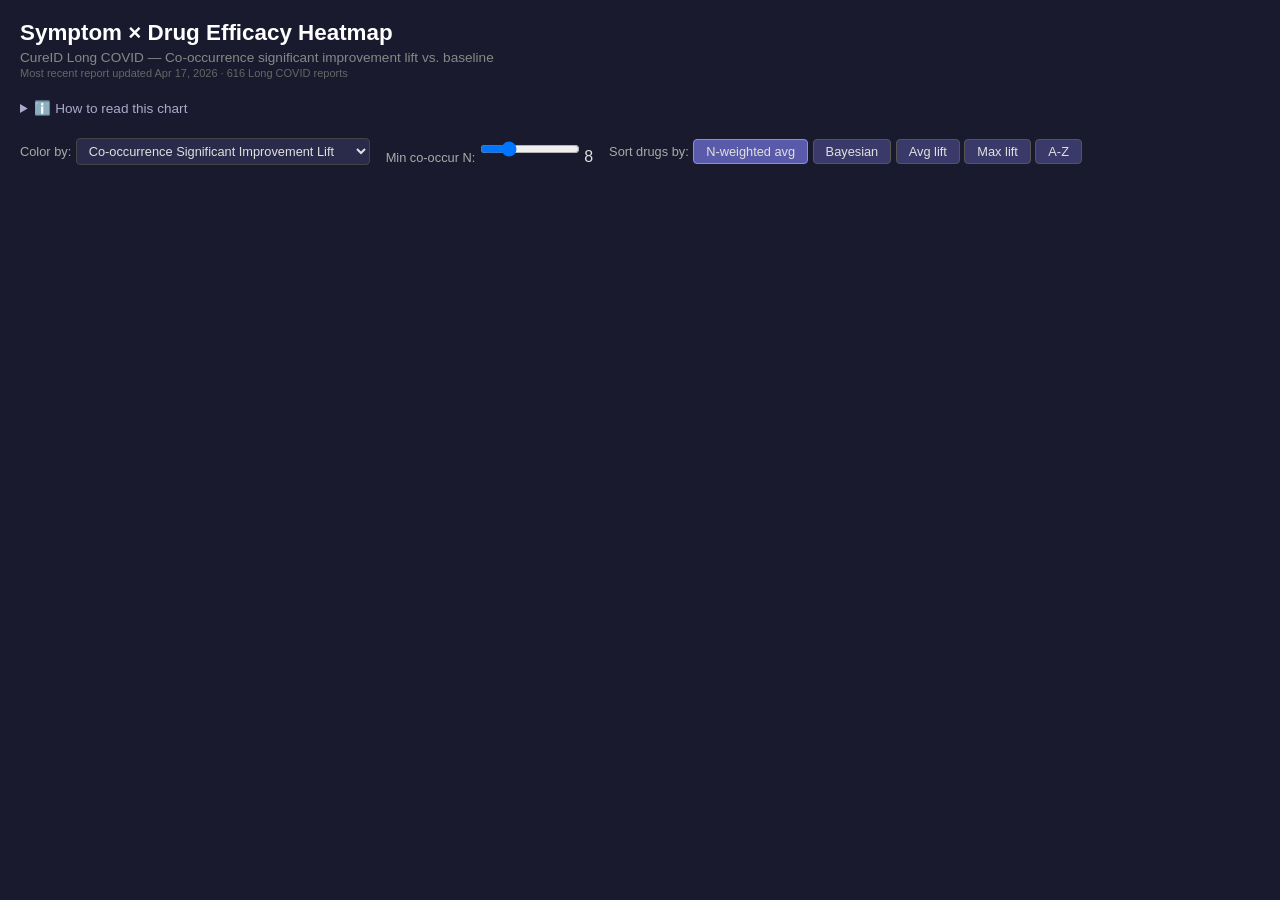
==== commit ba29bd33: "Heatmap UX: info panel, expanded labels, sort options, tooltip fix" ====
--- a/drug_heatmap_viz.html
+++ b/drug_heatmap_viz.html
@@ -54,7 +54,7 @@
 <body>
 
 <h1>Symptom × Drug Efficacy Heatmap</h1>
-<p class="subtitle">CureID Long COVID — Co-occurrence significant improvement lift vs. baseline</p>
+<p class="subtitle">CureID Long COVID — Co-occurrence significant improvement lift vs. baseline<br><span style="font-size:11px; color:#666;">Most recent report updated Apr 17, 2026 · 616 Long COVID reports</span></p>
 
 <details class="info-panel">
 <summary>ℹ️ How to read this chart</summary>
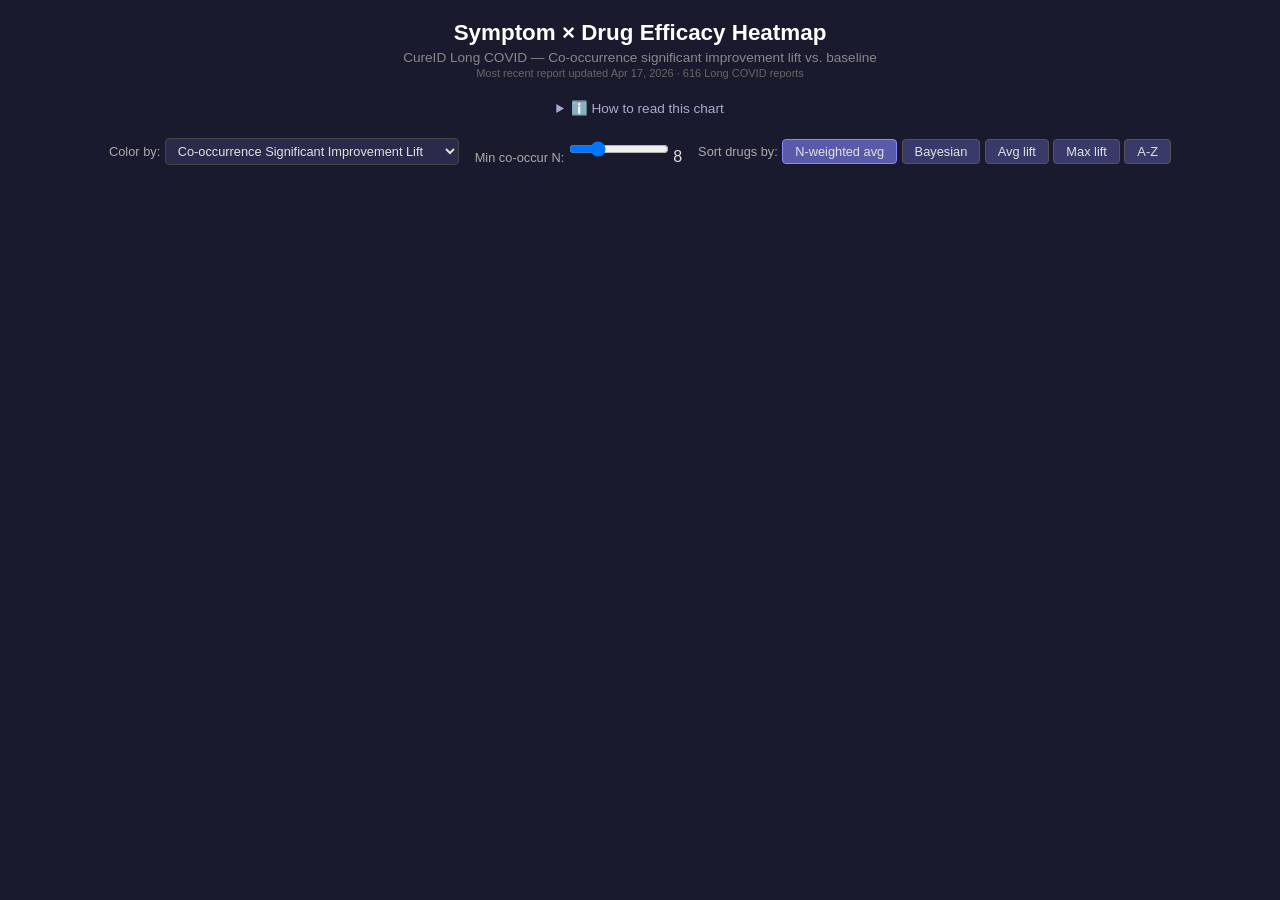
==== commit 15b4810e: "Heatmap: consistent color scale, side panel, expanded tooltip, centering fix" ====
--- a/drug_heatmap_viz.html
+++ b/drug_heatmap_viz.html
@@ -6,9 +6,9 @@
 <style>
 * { margin: 0; padding: 0; box-sizing: border-box; }
 body { font-family: -apple-system, BlinkMacSystemFont, "Segoe UI", Roboto, sans-serif; background: #1a1a2e; color: #e0e0e0; padding: 20px; }
-h1 { font-size: 1.4rem; margin-bottom: 4px; color: #fff; }
-.subtitle { font-size: 0.85rem; color: #888; margin-bottom: 16px; }
-.controls { display: flex; gap: 16px; align-items: center; margin-bottom: 16px; flex-wrap: wrap; }
+h1 { font-size: 1.4rem; margin-bottom: 4px; color: #fff; text-align: center; }
+.subtitle { font-size: 0.85rem; color: #888; margin-bottom: 16px; text-align: center; }
+.controls { display: flex; gap: 16px; align-items: center; margin-bottom: 16px; flex-wrap: wrap; justify-content: center; }
 .controls label { font-size: 0.8rem; color: #aaa; }
 .controls select, .controls input { background: #2a2a4a; border: 1px solid #444; color: #e0e0e0; padding: 4px 8px; border-radius: 4px; font-size: 0.8rem; }
 .controls button { background: #3a3a6a; border: 1px solid #555; color: #e0e0e0; padding: 4px 12px; border-radius: 4px; cursor: pointer; font-size: 0.8rem; }
@@ -19,8 +19,38 @@
 svg { display: block; }
 .cell { stroke: #1a1a2e; stroke-width: 1px; cursor: pointer; }
 .cell:hover { stroke: #fff; stroke-width: 2px; }
-.axis-label { font-size: 11px; fill: #ccc; }
-.axis-label-y { font-size: 12px; fill: #ddd; font-weight: 500; }
+.axis-label { font-size: 11px; fill: #ccc; cursor: pointer; }
+.axis-label:hover { fill: #fff; }
+.axis-label-y { font-size: 12px; fill: #ddd; font-weight: 500; cursor: pointer; }
+.axis-label-y:hover { fill: #fff; }
+
+.main-area { display: flex; gap: 0; }
+.chart-side { flex: 1; min-width: 0; }
+#side-panel {
+  width: 320px; min-width: 320px; max-height: calc(100vh - 100px); overflow-y: auto;
+  background: #22223a; border: 1px solid #444; border-radius: 6px;
+  padding: 16px; font-size: 0.8rem; line-height: 1.6; display: none;
+  margin-left: 12px;
+}
+#side-panel.open { display: block; }
+#side-panel .sp-header { display: flex; justify-content: space-between; align-items: flex-start; margin-bottom: 10px; }
+#side-panel .sp-title { font-size: 0.95rem; font-weight: 600; color: #fff; }
+#side-panel .sp-close { background: none; border: none; color: #888; font-size: 1.2rem; cursor: pointer; padding: 0 4px; }
+#side-panel .sp-close:hover { color: #fff; }
+#side-panel .sp-subtitle { color: #aaa; font-size: 0.78rem; margin-bottom: 12px; }
+#side-panel .sp-section { margin-bottom: 14px; }
+#side-panel .sp-section-title { color: #8cf; font-weight: 600; margin-bottom: 4px; font-size: 0.82rem; }
+#side-panel .sp-row { display: flex; justify-content: space-between; padding: 3px 0; border-bottom: 1px solid #333; }
+#side-panel .sp-row:last-child { border-bottom: none; }
+#side-panel .sp-row-name { color: #ddd; flex: 1; }
+#side-panel .sp-row-val { color: #8cf; text-align: right; min-width: 50px; }
+#side-panel .sp-row-lift-pos { color: #4f4; text-align: right; min-width: 50px; }
+#side-panel .sp-row-lift-neg { color: #f66; text-align: right; min-width: 50px; }
+#side-panel .sp-row-n { color: #888; text-align: right; min-width: 36px; font-size: 0.75rem; }
+#side-panel .sp-detail-grid { display: grid; grid-template-columns: 1fr auto; gap: 2px 12px; }
+#side-panel .sp-detail-label { color: #aaa; }
+#side-panel .sp-detail-val { color: #8cf; text-align: right; }
+#side-panel .sp-sep { border-top: 1px solid #444; margin: 8px 0; }
 
 #tooltip {
   position: fixed; pointer-events: none; background: #2a2a4a; border: 1px solid #666;
@@ -35,11 +65,12 @@
 #tooltip .tt-attr { color: #fc8; }
 #tooltip .tt-sep { border-top: 1px solid #444; margin: 4px 0; }
 
-.legend { display: flex; align-items: center; gap: 8px; margin-bottom: 12px; }
+.legend { display: flex; align-items: center; gap: 8px; margin-bottom: 12px; justify-content: center; }
 .legend-bar { height: 14px; border-radius: 2px; }
 .legend-label { font-size: 0.75rem; color: #aaa; }
 
-.info-panel { margin-bottom: 16px; }
+.info-panel { margin-bottom: 16px; text-align: center; }
+.info-content { text-align: left; margin-left: auto; margin-right: auto; }
 .info-panel summary { cursor: pointer; font-size: 0.85rem; color: #aac; padding: 4px 0; }
 .info-panel summary:hover { color: #ccf; }
 .info-content { background: #22223a; border: 1px solid #444; border-radius: 6px; padding: 14px 18px; margin-top: 8px; font-size: 0.8rem; line-height: 1.6; max-width: 720px; }
@@ -86,7 +117,16 @@
 </dl>
 
 <h4>Tooltip</h4>
-<p>Hover any cell to see: co-occurrence N, significant improvement rate and lift, any improvement rate and lift, and (if available) attributed N, significant improvement rate, and lift.</p>
+<p>Hover any cell to see: co-occurrence N, significant improvement rate and lift, any improvement rate and lift, attributed stats (if available), and symptom baseline rates.</p>
+
+<h4>Side panel (click)</h4>
+<p><b>Click a drug name</b> (column header) to see that drug's performance across all symptoms, ranked by the current metric, with total N and average.</p>
+<p><b>Click a symptom name</b> (row label) to see all drugs ranked for that symptom, plus the symptom's baseline rates.</p>
+<p><b>Click a cell</b> to see full detail: rankings (where this drug stands among all drugs for the symptom, and vice versa), all co-occurrence and attributed stats, symptom baseline, and a mini leaderboard of top drugs for that symptom.</p>
+
+<h4>Color scale</h4>
+<p><b>Lift metrics</b> (all three): diverging red → yellow → green. The scale range is fixed across all lift metrics and N thresholds — the same color always means the same magnitude of lift, making views directly comparable.</p>
+<p><b>Rate metric</b>: sequential yellow → green (0% to the global maximum rate). Also fixed regardless of N threshold.</p>
 
 <p><b>Dark cells</b> = no data for that pair at the current N threshold.</p>
 </div>
@@ -109,21 +149,26 @@
   </div>
   <div>
     <label>Sort drugs by:</label>
-    <button id="sort-wavg" class="active" title="Weighted mean of the selected metric — each symptom's contribution is proportional to its co-occurrence N (higher-N estimates count more)">N-weighted avg</button>
-    <button id="sort-bayes" title="Mean lift shrunk toward zero based on total sample size: mean(lift) × N/(N + prior), where prior is the median total N across all drugs. Low-N drugs get pulled toward zero; high-N drugs keep their observed lift.">Bayesian</button>
-    <button id="sort-avg" title="Simple unweighted mean across symptoms where the drug has data — each symptom counts equally regardless of sample size">Avg lift</button>
-    <button id="sort-max" title="Highest single-symptom value (best targeted drugs first)">Max lift</button>
-    <button id="sort-alpha" title="Alphabetical order">A-Z</button>
+    <button id="sort-wavg" class="active" title="Σ(metric × N) / Σ(N) across all symptoms for each drug. Higher-N estimates contribute more.">N-weighted avg</button>
+    <button id="sort-bayes" title="mean(metric) × totalN / (totalN + priorN), where priorN = median totalN across all drugs. Shrinks low-N drugs toward zero.">Bayesian</button>
+    <button id="sort-avg" title="Σ(metric) / count(symptoms) — simple unweighted mean, each symptom counts equally.">Avg lift</button>
+    <button id="sort-max" title="max(metric) across all symptoms — best single-symptom value for each drug.">Max lift</button>
+    <button id="sort-alpha" title="Alphabetical order (A → Z)">A-Z</button>
   </div>
 </div>
 
 <div class="legend" id="legend"></div>
-<div id="chart-container"><svg id="chart"></svg></div>
+<div class="main-area">
+  <div class="chart-side">
+    <div id="chart-container"><svg id="chart"></svg></div>
+  </div>
+  <div id="side-panel"></div>
+</div>
 <div id="tooltip"></div>
 
 <script src="https://d3js.org/d3.v7.min.js"></script>
 <script>
-const DATA = {"symptoms":[{"name":"Cognitive impairment / Brain fog (difficulty processing information or concentrating) (Cognitive dysfunction)","short":"Brain Fog","n":367,"sig_rate":0.332,"impr_rate":0.79},{"name":"General fatigue","short":"Fatigue","n":343,"sig_rate":0.251,"impr_rate":0.843},{"name":"A worsening of symptoms that occurs after even minimum physical or cognitive exertion (Post-Exertional Malaise or PEM)","short":"PEM","n":300,"sig_rate":0.323,"impr_rate":0.867},{"name":"Abnormally fast heart rate or heart rate palpitations when the patient is standing up (Postural orthostatic tachycardia syndrome or POTS)","short":"POTS","n":228,"sig_rate":0.303,"impr_rate":0.768},{"name":"Difficulty falling asleep or staying asleep (Insomnia)","short":"Insomnia","n":197,"sig_rate":0.345,"impr_rate":0.726},{"name":"Abnormally fast heart rate or heart palpitations when the patient is laying down (Tachycardia/arrhythmia at rest)","short":"Tachycardia (rest)","n":160,"sig_rate":0.35,"impr_rate":0.662},{"name":"Frequent and/or debilitating headaches\u00a0(Migraine or chronic daily headache)","short":"Headache/Migraine","n":125,"sig_rate":0.368,"impr_rate":0.856},{"name":"Chronic nerve pain (burning, tingling, and/or numbness in the face, legs, and/or hands) (Neuropathic pain)","short":"Neuropathic Pain","n":78,"sig_rate":0.346,"impr_rate":0.846},{"name":"Muscle pain (Myalgia)","short":"Muscle Pain","n":77,"sig_rate":0.39,"impr_rate":0.896},{"name":"Feeling lightheaded or like they might faint when the patient stands up (Orthostatic syncope or presyncope)","short":"Orthostatic Presyncope","n":73,"sig_rate":0.384,"impr_rate":0.849},{"name":"A significant increase in blood pressure when the patient stands up (Orthostatic hypertension)","short":"A significant increase in blood pressure","n":71,"sig_rate":0.211,"impr_rate":0.31},{"name":"Joint pain (Arthralgia)","short":"Joint Pain","n":64,"sig_rate":0.391,"impr_rate":0.844},{"name":"Shortness of breath when exercising or being active (Exertional dyspnea)","short":"Exertional Dyspnea","n":57,"sig_rate":0.368,"impr_rate":0.947},{"name":"Anxiety","short":"Anxiety","n":50,"sig_rate":0.3,"impr_rate":0.88}],"drugs":["Budesonide-Formoterol","Hyperbaric Oxygen Therapy (HBOT)","CBD","Fexofenadine","Amantadine (Symmetrel, Gocovri, Osmolex, Symadine, etc.)","Levothyroxine","Botulinum Toxin (Botox, Dysport, Xeomin, Jeuveau, etc.)","Prednisone (Rayos, Prednisone Intensol, Deltasone, etc.)","Glutathione","Resveratrol","Rimegepant (Nurtec ODT)","Nattokinase","Hydroxyzine","Atorvastatin (Lipitor)","Clopidogrel","Nortriptyline","Levocetirizine","Diphenhydramine (Benadryl, Allergia-C, Allermax, Nytol, etc.)","Montelukast","Fluvoxamine (Luvox)","Quercetin","Colchicine (Colcrys, Mitigare, LODOCO, Gloperba, etc.)","Cetirizine","Vitamin B12","Valacyclovir","Acetaminophen","Gabapentin","Famotidine","Melatonin","Metformin","Paxlovid (Nirmatrelvir-Ritonavir)","Aspirin","Ketotifen","Metoprolol","Sumatriptan (Imitrex, Sumavel DosePro, Alsuma, Zembrace, etc.)","Probiotic","Pyridostigmine","Serrapeptase","Ondansetron","Apixaban (Eliquis)","Albuterol (Salbutamol, Proventil HFA, Ventolin HFA, Proair HFA, etc.)","Escitalopram (Lexapro, Cipralex)","CoQ10","Modafinil","Iron","Methylphenidate","Low Dose Aripiprazole","Vitamin C","Omeprazole","Loratadine","Turmeric","Baclofen","Vitamin D3","Venlafaxine","Atenolol","Bisoprolol (Cardicor, Congescor, Monocor, Zebeta, etc.)","Omega-3 Fatty Acids","Fish Oil","Erenumab (Aimovig)","Electrolytes","Propranolol","Trazodone","Fludrocortisone","Bupropion","Nicotine Patch","Low Dose Naltrexone (LDN)","Cromolyn Sodium","Lumbrokinase","Sertraline","Magnesium","Ivabradine","Maraviroc","Guanfacine","Amitriptyline (Elavil, Vanatrip, Domical)","Midodrine","N-Acetylcysteine (NAC)","Ibuprofen (Advil, Motrin, etc.)","Nattokinase + Serrapeptase","Fluticasone","Lorazepam","Alpha Lipoic Acid","Duloxetine","Acetyl-L-Carnitine","Pregabalin","Zolpidem","Berberine"],"cells":[{"symptom":"Brain Fog","drug":"Nattokinase + Serrapeptase","cooccur_n":14,"cooccur_sig_rate":0.286,"cooccur_sig_lift":-0.111,"cooccur_impr_rate":1.0,"cooccur_impr_lift":0.121,"attr_n":8,"attr_sig_rate":0.25,"attr_sig_lift":-0.148},{"symptom":"Brain Fog","drug":"Electrolytes","cooccur_n":12,"cooccur_sig_rate":0.417,"cooccur_sig_lift":0.028,"cooccur_impr_rate":1.0,"cooccur_impr_lift":0.12,"attr_n":0,"attr_sig_rate":null,"attr_sig_lift":null},{"symptom":"Brain Fog","drug":"Fluticasone","cooccur_n":9,"cooccur_sig_rate":0.333,"cooccur_sig_lift":-0.059,"cooccur_impr_rate":1.0,"cooccur_impr_lift":0.118,"attr_n":0,"attr_sig_rate":null,"attr_sig_lift":null},{"symptom":"Brain Fog","drug":"Fluvoxamine (Luvox)","cooccur_n":8,"cooccur_sig_rate":0.25,"cooccur_sig_lift":-0.145,"cooccur_impr_rate":1.0,"cooccur_impr_lift":0.118,"attr_n":0,"attr_sig_rate":null,"attr_sig_lift":null},{"symptom":"Brain Fog","drug":"Hyperbaric Oxygen Therapy (HBOT)","cooccur_n":7,"cooccur_sig_rate":0.571,"cooccur_sig_lift":0.186,"cooccur_impr_rate":1.0,"cooccur_impr_lift":0.117,"attr_n":5,"attr_sig_rate":0.4,"attr_sig_lift":0.002},{"symptom":"Brain Fog","drug":"Resveratrol","cooccur_n":6,"cooccur_sig_rate":0.667,"cooccur_sig_lift":0.283,"cooccur_impr_rate":1.0,"cooccur_impr_lift":0.117,"attr_n":0,"attr_sig_rate":null,"attr_sig_lift":null},{"symptom":"Brain Fog","drug":"Budesonide-Formoterol","cooccur_n":6,"cooccur_sig_rate":0.5,"cooccur_sig_lift":0.112,"cooccur_impr_rate":1.0,"cooccur_impr_lift":0.117,"attr_n":0,"attr_sig_rate":null,"attr_sig_lift":null},{"symptom":"Brain Fog","drug":"Rimegepant (Nurtec ODT)","cooccur_n":6,"cooccur_sig_rate":0.333,"cooccur_sig_lift":-0.058,"cooccur_impr_rate":1.0,"cooccur_impr_lift":0.117,"attr_n":0,"attr_sig_rate":null,"attr_sig_lift":null},{"symptom":"Brain Fog","drug":"Prednisone (Rayos, Prednisone Intensol, Deltasone, etc.)","cooccur_n":6,"cooccur_sig_rate":0.667,"cooccur_sig_lift":0.283,"cooccur_impr_rate":1.0,"cooccur_impr_lift":0.117,"attr_n":0,"attr_sig_rate":null,"attr_sig_lift":null},{"symptom":"Brain Fog","drug":"Diphenhydramine (Benadryl, Allergia-C, Allermax, Nytol, etc.)","cooccur_n":6,"cooccur_sig_rate":0.333,"cooccur_sig_lift":-0.058,"cooccur_impr_rate":1.0,"cooccur_impr_lift":0.117,"attr_n":0,"attr_sig_rate":null,"attr_sig_lift":null},{"symptom":"Brain Fog","drug":"Serrapeptase","cooccur_n":6,"cooccur_sig_rate":0.333,"cooccur_sig_lift":-0.058,"cooccur_impr_rate":1.0,"cooccur_impr_lift":0.117,"attr_n":0,"attr_sig_rate":null,"attr_sig_lift":null},{"symptom":"Brain Fog","drug":"Nortriptyline","cooccur_n":5,"cooccur_sig_rate":0.6,"cooccur_sig_lift":0.214,"cooccur_impr_rate":1.0,"cooccur_impr_lift":0.116,"attr_n":0,"attr_sig_rate":null,"attr_sig_lift":null},{"symptom":"Brain Fog","drug":"Berberine","cooccur_n":5,"cooccur_sig_rate":0.2,"cooccur_sig_lift":-0.194,"cooccur_impr_rate":1.0,"cooccur_impr_lift":0.116,"attr_n":0,"attr_sig_rate":null,"attr_sig_lift":null},{"symptom":"Brain Fog","drug":"Escitalopram (Lexapro, Cipralex)","cooccur_n":5,"cooccur_sig_rate":0.2,"cooccur_sig_lift":-0.194,"cooccur_impr_rate":1.0,"cooccur_impr_lift":0.116,"attr_n":0,"attr_sig_rate":null,"attr_sig_lift":null},{"symptom":"Brain Fog","drug":"Lorazepam","cooccur_n":5,"cooccur_sig_rate":0.4,"cooccur_sig_lift":0.01,"cooccur_impr_rate":1.0,"cooccur_impr_lift":0.116,"attr_n":0,"attr_sig_rate":null,"attr_sig_lift":null},{"symptom":"Brain Fog","drug":"Botulinum Toxin (Botox, Dysport, Xeomin, Jeuveau, etc.)","cooccur_n":5,"cooccur_sig_rate":0.6,"cooccur_sig_lift":0.214,"cooccur_impr_rate":1.0,"cooccur_impr_lift":0.116,"attr_n":0,"attr_sig_rate":null,"attr_sig_lift":null},{"symptom":"Brain Fog","drug":"Bisoprolol (Cardicor, Congescor, Monocor, Zebeta, etc.)","cooccur_n":5,"cooccur_sig_rate":0.4,"cooccur_sig_lift":0.01,"cooccur_impr_rate":1.0,"cooccur_impr_lift":0.116,"attr_n":0,"attr_sig_rate":null,"attr_sig_lift":null},{"symptom":"Brain Fog","drug":"Fexofenadine","cooccur_n":26,"cooccur_sig_rate":0.538,"cooccur_sig_lift":0.166,"cooccur_impr_rate":0.962,"cooccur_impr_lift":0.084,"attr_n":11,"attr_sig_rate":0.545,"attr_sig_lift":0.147},{"symptom":"Brain Fog","drug":"Vitamin B12","cooccur_n":19,"cooccur_sig_rate":0.368,"cooccur_sig_lift":-0.024,"cooccur_impr_rate":0.947,"cooccur_impr_lift":0.066,"attr_n":0,"attr_sig_rate":null,"attr_sig_lift":null},{"symptom":"Brain Fog","drug":"Pyridostigmine","cooccur_n":19,"cooccur_sig_rate":0.421,"cooccur_sig_lift":0.033,"cooccur_impr_rate":0.947,"cooccur_impr_lift":0.066,"attr_n":6,"attr_sig_rate":0.333,"attr_sig_lift":-0.065},{"symptom":"Brain Fog","drug":"Melatonin","cooccur_n":34,"cooccur_sig_rate":0.382,"cooccur_sig_lift":-0.009,"cooccur_impr_rate":0.941,"cooccur_impr_lift":0.064,"attr_n":6,"attr_sig_rate":0.333,"attr_sig_lift":-0.065},{"symptom":"Brain Fog","drug":"Cetirizine","cooccur_n":34,"cooccur_sig_rate":0.382,"cooccur_sig_lift":-0.009,"cooccur_impr_rate":0.941,"cooccur_impr_lift":0.064,"attr_n":6,"attr_sig_rate":0.667,"attr_sig_lift":0.269},{"symptom":"Brain Fog","drug":"Midodrine","cooccur_n":18,"cooccur_sig_rate":0.333,"cooccur_sig_lift":-0.061,"cooccur_impr_rate":0.944,"cooccur_impr_lift":0.063,"attr_n":0,"attr_sig_rate":null,"attr_sig_lift":null},{"symptom":"Brain Fog","drug":"Montelukast","cooccur_n":17,"cooccur_sig_rate":0.412,"cooccur_sig_lift":0.023,"cooccur_impr_rate":0.941,"cooccur_impr_lift":0.059,"attr_n":0,"attr_sig_rate":null,"attr_sig_lift":null},{"symptom":"Brain Fog","drug":"Modafinil","cooccur_n":15,"cooccur_sig_rate":0.533,"cooccur_sig_lift":0.152,"cooccur_impr_rate":0.933,"cooccur_impr_lift":0.05,"attr_n":12,"attr_sig_rate":0.583,"attr_sig_lift":0.185},{"symptom":"Brain Fog","drug":"Propranolol","cooccur_n":37,"cooccur_sig_rate":0.27,"cooccur_sig_lift":-0.141,"cooccur_impr_rate":0.919,"cooccur_impr_lift":0.039,"attr_n":0,"attr_sig_rate":null,"attr_sig_lift":null},{"symptom":"Brain Fog","drug":"Ketotifen","cooccur_n":24,"cooccur_sig_rate":0.542,"cooccur_sig_lift":0.168,"cooccur_impr_rate":0.917,"cooccur_impr_lift":0.034,"attr_n":6,"attr_sig_rate":0.5,"attr_sig_lift":0.102},{"symptom":"Brain Fog","drug":"Acetyl-L-Carnitine","cooccur_n":12,"cooccur_sig_rate":0.25,"cooccur_sig_lift":-0.147,"cooccur_impr_rate":0.917,"cooccur_impr_lift":0.032,"attr_n":0,"attr_sig_rate":null,"attr_sig_lift":null},{"symptom":"Brain Fog","drug":"Aspirin","cooccur_n":33,"cooccur_sig_rate":0.303,"cooccur_sig_lift":-0.101,"cooccur_impr_rate":0.909,"cooccur_impr_lift":0.026,"attr_n":6,"attr_sig_rate":0.5,"attr_sig_lift":0.102},{"symptom":"Brain Fog","drug":"Albuterol (Salbutamol, Proventil HFA, Ventolin HFA, Proair HFA, etc.)","cooccur_n":11,"cooccur_sig_rate":0.455,"cooccur_sig_lift":0.067,"cooccur_impr_rate":0.909,"cooccur_impr_lift":0.024,"attr_n":0,"attr_sig_rate":null,"attr_sig_lift":null},{"symptom":"Brain Fog","drug":"Clopidogrel","cooccur_n":11,"cooccur_sig_rate":0.455,"cooccur_sig_lift":0.067,"cooccur_impr_rate":0.909,"cooccur_impr_lift":0.024,"attr_n":5,"attr_sig_rate":0.6,"attr_sig_lift":0.202},{"symptom":"Brain Fog","drug":"Ivabradine","cooccur_n":31,"cooccur_sig_rate":0.419,"cooccur_sig_lift":0.033,"cooccur_impr_rate":0.903,"cooccur_impr_lift":0.02,"attr_n":0,"attr_sig_rate":null,"attr_sig_lift":null},{"symptom":"Brain Fog","drug":"Cromolyn Sodium","cooccur_n":20,"cooccur_sig_rate":0.3,"cooccur_sig_lift":-0.098,"cooccur_impr_rate":0.9,"cooccur_impr_lift":0.015,"attr_n":0,"attr_sig_rate":null,"attr_sig_lift":null},{"symptom":"Brain Fog","drug":"Fludrocortisone","cooccur_n":10,"cooccur_sig_rate":0.2,"cooccur_sig_lift":-0.198,"cooccur_impr_rate":0.9,"cooccur_impr_lift":0.014,"attr_n":0,"attr_sig_rate":null,"attr_sig_lift":null},{"symptom":"Brain Fog","drug":"Valacyclovir","cooccur_n":18,"cooccur_sig_rate":0.611,"cooccur_sig_lift":0.238,"cooccur_impr_rate":0.889,"cooccur_impr_lift":0.003,"attr_n":0,"attr_sig_rate":null,"attr_sig_lift":null},{"symptom":"Brain Fog","drug":"Levocetirizine","cooccur_n":9,"cooccur_sig_rate":0.667,"cooccur_sig_lift":0.287,"cooccur_impr_rate":0.889,"cooccur_impr_lift":0.003,"attr_n":0,"attr_sig_rate":null,"attr_sig_lift":null},{"symptom":"Brain Fog","drug":"Fish Oil","cooccur_n":9,"cooccur_sig_rate":0.222,"cooccur_sig_lift":-0.174,"cooccur_impr_rate":0.889,"cooccur_impr_lift":0.003,"attr_n":0,"attr_sig_rate":null,"attr_sig_lift":null},{"symptom":"Brain Fog","drug":"Low Dose Naltrexone (LDN)","cooccur_n":106,"cooccur_sig_rate":0.34,"cooccur_sig_lift":-0.089,"cooccur_impr_rate":0.887,"cooccur_impr_lift":0.001,"attr_n":62,"attr_sig_rate":0.387,"attr_sig_lift":-0.011},{"symptom":"Brain Fog","drug":"Famotidine","cooccur_n":53,"cooccur_sig_rate":0.396,"cooccur_sig_lift":0.008,"cooccur_impr_rate":0.887,"cooccur_impr_lift":0.001,"attr_n":9,"attr_sig_rate":0.556,"attr_sig_lift":0.158},{"symptom":"Brain Fog","drug":"Magnesium","cooccur_n":25,"cooccur_sig_rate":0.24,"cooccur_sig_lift":-0.167,"cooccur_impr_rate":0.88,"cooccur_impr_lift":-0.007,"attr_n":6,"attr_sig_rate":0.333,"attr_sig_lift":-0.065},{"symptom":"Brain Fog","drug":"Zolpidem","cooccur_n":8,"cooccur_sig_rate":0.375,"cooccur_sig_lift":-0.016,"cooccur_impr_rate":0.875,"cooccur_impr_lift":-0.012,"attr_n":0,"attr_sig_rate":null,"attr_sig_lift":null},{"symptom":"Brain Fog","drug":"Guanfacine","cooccur_n":23,"cooccur_sig_rate":0.348,"cooccur_sig_lift":-0.047,"cooccur_impr_rate":0.87,"cooccur_impr_lift":-0.018,"attr_n":19,"attr_sig_rate":0.526,"attr_sig_lift":0.128},{"symptom":"Brain Fog","drug":"Apixaban (Eliquis)","cooccur_n":15,"cooccur_sig_rate":0.333,"cooccur_sig_lift":-0.061,"cooccur_impr_rate":0.867,"cooccur_impr_lift":-0.021,"attr_n":6,"attr_sig_rate":0.333,"attr_sig_lift":-0.065},{"symptom":"Brain Fog","drug":"Nicotine Patch","cooccur_n":22,"cooccur_sig_rate":0.318,"cooccur_sig_lift":-0.079,"cooccur_impr_rate":0.864,"cooccur_impr_lift":-0.025,"attr_n":11,"attr_sig_rate":0.273,"attr_sig_lift":-0.125},{"symptom":"Brain Fog","drug":"Trazodone","cooccur_n":7,"cooccur_sig_rate":0.429,"cooccur_sig_lift":0.039,"cooccur_impr_rate":0.857,"cooccur_impr_lift":-0.03,"attr_n":0,"attr_sig_rate":null,"attr_sig_lift":null},{"symptom":"Brain Fog","drug":"Venlafaxine","cooccur_n":7,"cooccur_sig_rate":0.286,"cooccur_sig_lift":-0.108,"cooccur_impr_rate":0.857,"cooccur_impr_lift":-0.03,"attr_n":0,"attr_sig_rate":null,"attr_sig_lift":null},{"symptom":"Brain Fog","drug":"Hydroxyzine","cooccur_n":7,"cooccur_sig_rate":0.571,"cooccur_sig_lift":0.186,"cooccur_impr_rate":0.857,"cooccur_impr_lift":-0.03,"attr_n":0,"attr_sig_rate":null,"attr_sig_lift":null},{"symptom":"Brain Fog","drug":"Metoprolol","cooccur_n":13,"cooccur_sig_rate":0.538,"cooccur_sig_lift":0.156,"cooccur_impr_rate":0.846,"cooccur_impr_lift":-0.042,"attr_n":0,"attr_sig_rate":null,"attr_sig_lift":null},{"symptom":"Brain Fog","drug":"Omega-3 Fatty Acids","cooccur_n":6,"cooccur_sig_rate":0.167,"cooccur_sig_lift":-0.229,"cooccur_impr_rate":0.833,"cooccur_impr_lift":-0.054,"attr_n":0,"attr_sig_rate":null,"attr_sig_lift":null},{"symptom":"Brain Fog","drug":"CBD","cooccur_n":6,"cooccur_sig_rate":0.333,"cooccur_sig_lift":-0.058,"cooccur_impr_rate":0.833,"cooccur_impr_lift":-0.054,"attr_n":0,"attr_sig_rate":null,"attr_sig_lift":null},{"symptom":"Brain Fog","drug":"Lumbrokinase","cooccur_n":6,"cooccur_sig_rate":0.5,"cooccur_sig_lift":0.112,"cooccur_impr_rate":0.833,"cooccur_impr_lift":-0.054,"attr_n":0,"attr_sig_rate":null,"attr_sig_lift":null},{"symptom":"Brain Fog","drug":"Erenumab (Aimovig)","cooccur_n":6,"cooccur_sig_rate":0.5,"cooccur_sig_lift":0.112,"cooccur_impr_rate":0.833,"cooccur_impr_lift":-0.054,"attr_n":0,"attr_sig_rate":null,"attr_sig_lift":null},{"symptom":"Brain Fog","drug":"Amantadine (Symmetrel, Gocovri, Osmolex, Symadine, etc.)","cooccur_n":12,"cooccur_sig_rate":0.333,"cooccur_sig_lift":-0.06,"cooccur_impr_rate":0.833,"cooccur_impr_lift":-0.056,"attr_n":0,"attr_sig_rate":null,"attr_sig_lift":null},{"symptom":"Brain Fog","drug":"Paxlovid (Nirmatrelvir-Ritonavir)","cooccur_n":12,"cooccur_sig_rate":0.417,"cooccur_sig_lift":0.028,"cooccur_impr_rate":0.833,"cooccur_impr_lift":-0.056,"attr_n":5,"attr_sig_rate":0.6,"attr_sig_lift":0.202},{"symptom":"Brain Fog","drug":"Quercetin","cooccur_n":24,"cooccur_sig_rate":0.292,"cooccur_sig_lift":-0.109,"cooccur_impr_rate":0.833,"cooccur_impr_lift":-0.059,"attr_n":0,"attr_sig_rate":null,"attr_sig_lift":null},{"symptom":"Brain Fog","drug":"Bupropion","cooccur_n":17,"cooccur_sig_rate":0.353,"cooccur_sig_lift":-0.04,"cooccur_impr_rate":0.824,"cooccur_impr_lift":-0.067,"attr_n":5,"attr_sig_rate":0.4,"attr_sig_lift":0.002},{"symptom":"Brain Fog","drug":"Metformin","cooccur_n":22,"cooccur_sig_rate":0.455,"cooccur_sig_lift":0.071,"cooccur_impr_rate":0.818,"cooccur_impr_lift":-0.075,"attr_n":6,"attr_sig_rate":0.167,"attr_sig_lift":-0.231},{"symptom":"Brain Fog","drug":"Turmeric","cooccur_n":16,"cooccur_sig_rate":0.188,"cooccur_sig_lift":-0.217,"cooccur_impr_rate":0.812,"cooccur_impr_lift":-0.079,"attr_n":0,"attr_sig_rate":null,"attr_sig_lift":null},{"symptom":"Brain Fog","drug":"Low Dose Aripiprazole","cooccur_n":16,"cooccur_sig_rate":0.25,"cooccur_sig_lift":-0.15,"cooccur_impr_rate":0.812,"cooccur_impr_lift":-0.079,"attr_n":9,"attr_sig_rate":0.333,"attr_sig_lift":-0.065},{"symptom":"Brain Fog","drug":"Nattokinase","cooccur_n":21,"cooccur_sig_rate":0.381,"cooccur_sig_lift":-0.01,"cooccur_impr_rate":0.81,"cooccur_impr_lift":-0.084,"attr_n":12,"attr_sig_rate":0.417,"attr_sig_lift":0.019},{"symptom":"Brain Fog","drug":"CoQ10","cooccur_n":43,"cooccur_sig_rate":0.233,"cooccur_sig_lift":-0.191,"cooccur_impr_rate":0.814,"cooccur_impr_lift":-0.088,"attr_n":20,"attr_sig_rate":0.15,"attr_sig_lift":-0.248},{"symptom":"Brain Fog","drug":"Levothyroxine","cooccur_n":5,"cooccur_sig_rate":0.6,"cooccur_sig_lift":0.214,"cooccur_impr_rate":0.8,"cooccur_impr_lift":-0.088,"attr_n":0,"attr_sig_rate":null,"attr_sig_lift":null},{"symptom":"Brain Fog","drug":"Alpha Lipoic Acid","cooccur_n":10,"cooccur_sig_rate":0.1,"cooccur_sig_lift":-0.303,"cooccur_impr_rate":0.8,"cooccur_impr_lift":-0.09,"attr_n":0,"attr_sig_rate":null,"attr_sig_lift":null},{"symptom":"Brain Fog","drug":"Sertraline","cooccur_n":10,"cooccur_sig_rate":0.3,"cooccur_sig_lift":-0.094,"cooccur_impr_rate":0.8,"cooccur_impr_lift":-0.09,"attr_n":0,"attr_sig_rate":null,"attr_sig_lift":null},{"symptom":"Brain Fog","drug":"Iron","cooccur_n":15,"cooccur_sig_rate":0.333,"cooccur_sig_lift":-0.061,"cooccur_impr_rate":0.8,"cooccur_impr_lift":-0.092,"attr_n":0,"attr_sig_rate":null,"attr_sig_lift":null},{"symptom":"Brain Fog","drug":"Gabapentin","cooccur_n":20,"cooccur_sig_rate":0.35,"cooccur_sig_lift":-0.044,"cooccur_impr_rate":0.8,"cooccur_impr_lift":-0.094,"attr_n":0,"attr_sig_rate":null,"attr_sig_lift":null},{"symptom":"Brain Fog","drug":"Loratadine","cooccur_n":19,"cooccur_sig_rate":0.211,"cooccur_sig_lift":-0.195,"cooccur_impr_rate":0.789,"cooccur_impr_lift":-0.105,"attr_n":0,"attr_sig_rate":null,"attr_sig_lift":null},{"symptom":"Brain Fog","drug":"Vitamin D3","cooccur_n":34,"cooccur_sig_rate":0.324,"cooccur_sig_lift":-0.077,"cooccur_impr_rate":0.794,"cooccur_impr_lift":-0.107,"attr_n":6,"attr_sig_rate":0.167,"attr_sig_lift":-0.231},{"symptom":"Brain Fog","drug":"Amitriptyline (Elavil, Vanatrip, Domical)","cooccur_n":9,"cooccur_sig_rate":0.222,"cooccur_sig_lift":-0.174,"cooccur_impr_rate":0.778,"cooccur_impr_lift":-0.113,"attr_n":0,"attr_sig_rate":null,"attr_sig_lift":null},{"symptom":"Brain Fog","drug":"N-Acetylcysteine (NAC)","cooccur_n":48,"cooccur_sig_rate":0.208,"cooccur_sig_lift":-0.226,"cooccur_impr_rate":0.792,"cooccur_impr_lift":-0.117,"attr_n":35,"attr_sig_rate":0.371,"attr_sig_lift":-0.027},{"symptom":"Brain Fog","drug":"Methylphenidate","cooccur_n":13,"cooccur_sig_rate":0.308,"cooccur_sig_lift":-0.087,"cooccur_impr_rate":0.769,"cooccur_impr_lift":-0.123,"attr_n":6,"attr_sig_rate":0.5,"attr_sig_lift":0.102},{"symptom":"Brain Fog","drug":"Acetaminophen","cooccur_n":8,"cooccur_sig_rate":0.375,"cooccur_sig_lift":-0.016,"cooccur_impr_rate":0.75,"cooccur_impr_lift":-0.141,"attr_n":0,"attr_sig_rate":null,"attr_sig_lift":null},{"symptom":"Brain Fog","drug":"Omeprazole","cooccur_n":8,"cooccur_sig_rate":0.0,"cooccur_sig_lift":-0.403,"cooccur_impr_rate":0.75,"cooccur_impr_lift":-0.141,"attr_n":0,"attr_sig_rate":null,"attr_sig_lift":null},{"symptom":"Brain Fog","drug":"Duloxetine","cooccur_n":12,"cooccur_sig_rate":0.25,"cooccur_sig_lift":-0.147,"cooccur_impr_rate":0.75,"cooccur_impr_lift":-0.143,"attr_n":0,"attr_sig_rate":null,"attr_sig_lift":null},{"symptom":"Brain Fog","drug":"Probiotic","cooccur_n":24,"cooccur_sig_rate":0.208,"cooccur_sig_lift":-0.202,"cooccur_impr_rate":0.75,"cooccur_impr_lift":-0.151,"attr_n":0,"attr_sig_rate":null,"attr_sig_lift":null},{"symptom":"Brain Fog","drug":"Vitamin C","cooccur_n":15,"cooccur_sig_rate":0.133,"cooccur_sig_lift":-0.274,"cooccur_impr_rate":0.733,"cooccur_impr_lift":-0.163,"attr_n":0,"attr_sig_rate":null,"attr_sig_lift":null},{"symptom":"Brain Fog","drug":"Pregabalin","cooccur_n":7,"cooccur_sig_rate":0.0,"cooccur_sig_lift":-0.402,"cooccur_impr_rate":0.714,"cooccur_impr_lift":-0.177,"attr_n":0,"attr_sig_rate":null,"attr_sig_lift":null},{"symptom":"Brain Fog","drug":"Colchicine (Colcrys, Mitigare, LODOCO, Gloperba, etc.)","cooccur_n":6,"cooccur_sig_rate":0.167,"cooccur_sig_lift":-0.229,"cooccur_impr_rate":0.667,"cooccur_impr_lift":-0.225,"attr_n":0,"attr_sig_rate":null,"attr_sig_lift":null},{"symptom":"Brain Fog","drug":"Ibuprofen (Advil, Motrin, etc.)","cooccur_n":6,"cooccur_sig_rate":0.167,"cooccur_sig_lift":-0.229,"cooccur_impr_rate":0.667,"cooccur_impr_lift":-0.225,"attr_n":0,"attr_sig_rate":null,"attr_sig_lift":null},{"symptom":"Brain Fog","drug":"Baclofen","cooccur_n":5,"cooccur_sig_rate":0.0,"cooccur_sig_lift":-0.398,"cooccur_impr_rate":0.6,"cooccur_impr_lift":-0.292,"attr_n":0,"attr_sig_rate":null,"attr_sig_lift":null},{"symptom":"Brain Fog","drug":"Glutathione","cooccur_n":9,"cooccur_sig_rate":0.333,"cooccur_sig_lift":-0.059,"cooccur_impr_rate":0.556,"cooccur_impr_lift":-0.343,"attr_n":0,"attr_sig_rate":null,"attr_sig_lift":null},{"symptom":"Fatigue","drug":"Vitamin C","cooccur_n":18,"cooccur_sig_rate":0.333,"cooccur_sig_lift":0.064,"cooccur_impr_rate":1.0,"cooccur_impr_lift":0.152,"attr_n":0,"attr_sig_rate":null,"attr_sig_lift":null},{"symptom":"Fatigue","drug":"Nattokinase + Serrapeptase","cooccur_n":12,"cooccur_sig_rate":0.417,"cooccur_sig_lift":0.15,"cooccur_impr_rate":1.0,"cooccur_impr_lift":0.148,"attr_n":14,"attr_sig_rate":0.286,"attr_sig_lift":0.107},{"symptom":"Fatigue","drug":"Fish Oil","cooccur_n":10,"cooccur_sig_rate":0.3,"cooccur_sig_lift":0.027,"cooccur_impr_rate":1.0,"cooccur_impr_lift":0.147,"attr_n":0,"attr_sig_rate":null,"attr_sig_lift":null},{"symptom":"Fatigue","drug":"Valacyclovir","cooccur_n":10,"cooccur_sig_rate":0.2,"cooccur_sig_lift":-0.077,"cooccur_impr_rate":1.0,"cooccur_impr_lift":0.147,"attr_n":5,"attr_sig_rate":0.2,"attr_sig_lift":0.021},{"symptom":"Fatigue","drug":"Electrolytes","cooccur_n":9,"cooccur_sig_rate":0.111,"cooccur_sig_lift":-0.169,"cooccur_impr_rate":1.0,"cooccur_impr_lift":0.146,"attr_n":0,"attr_sig_rate":null,"attr_sig_lift":null},{"symptom":"Fatigue","drug":"CBD","cooccur_n":9,"cooccur_sig_rate":0.444,"cooccur_sig_lift":0.177,"cooccur_impr_rate":1.0,"cooccur_impr_lift":0.146,"attr_n":0,"attr_sig_rate":null,"attr_sig_lift":null},{"symptom":"Fatigue","drug":"Alpha Lipoic Acid","cooccur_n":7,"cooccur_sig_rate":0.143,"cooccur_sig_lift":-0.135,"cooccur_impr_rate":1.0,"cooccur_impr_lift":0.145,"attr_n":0,"attr_sig_rate":null,"attr_sig_lift":null},{"symptom":"Fatigue","drug":"Colchicine (Colcrys, Mitigare, LODOCO, Gloperba, etc.)","cooccur_n":6,"cooccur_sig_rate":0.5,"cooccur_sig_lift":0.231,"cooccur_impr_rate":1.0,"cooccur_impr_lift":0.145,"attr_n":0,"attr_sig_rate":null,"attr_sig_lift":null},{"symptom":"Fatigue","drug":"Ibuprofen (Advil, Motrin, etc.)","cooccur_n":5,"cooccur_sig_rate":0.4,"cooccur_sig_lift":0.128,"cooccur_impr_rate":1.0,"cooccur_impr_lift":0.144,"attr_n":0,"attr_sig_rate":null,"attr_sig_lift":null},{"symptom":"Fatigue","drug":"Prednisone (Rayos, Prednisone Intensol, Deltasone, etc.)","cooccur_n":5,"cooccur_sig_rate":0.2,"cooccur_sig_lift":-0.076,"cooccur_impr_rate":1.0,"cooccur_impr_lift":0.144,"attr_n":0,"attr_sig_rate":null,"attr_sig_lift":null},{"symptom":"Fatigue","drug":"Berberine","cooccur_n":5,"cooccur_sig_rate":0.0,"cooccur_sig_lift":-0.28,"cooccur_impr_rate":1.0,"cooccur_impr_lift":0.144,"attr_n":0,"attr_sig_rate":null,"attr_sig_lift":null},{"symptom":"Fatigue","drug":"Botulinum Toxin (Botox, Dysport, Xeomin, Jeuveau, etc.)","cooccur_n":5,"cooccur_sig_rate":0.4,"cooccur_sig_lift":0.128,"cooccur_impr_rate":1.0,"cooccur_impr_lift":0.144,"attr_n":0,"attr_sig_rate":null,"attr_sig_lift":null},{"symptom":"Fatigue","drug":"Atenolol","cooccur_n":5,"cooccur_sig_rate":0.0,"cooccur_sig_lift":-0.28,"cooccur_impr_rate":1.0,"cooccur_impr_lift":0.144,"attr_n":0,"attr_sig_rate":null,"attr_sig_lift":null},{"symptom":"Fatigue","drug":"Pyridostigmine","cooccur_n":19,"cooccur_sig_rate":0.158,"cooccur_sig_lift":-0.126,"cooccur_impr_rate":0.947,"cooccur_impr_lift":0.096,"attr_n":13,"attr_sig_rate":0.077,"attr_sig_lift":-0.102},{"symptom":"Fatigue","drug":"Iron","cooccur_n":16,"cooccur_sig_rate":0.375,"cooccur_sig_lift":0.108,"cooccur_impr_rate":0.938,"cooccur_impr_lift":0.084,"attr_n":7,"attr_sig_rate":0.286,"attr_sig_lift":0.107},{"symptom":"Fatigue","drug":"Amitriptyline (Elavil, Vanatrip, Domical)","cooccur_n":12,"cooccur_sig_rate":0.083,"cooccur_sig_lift":-0.201,"cooccur_impr_rate":0.917,"cooccur_impr_lift":0.061,"attr_n":0,"attr_sig_rate":null,"attr_sig_lift":null},{"symptom":"Fatigue","drug":"Levocetirizine","cooccur_n":11,"cooccur_sig_rate":0.273,"cooccur_sig_lift":-0.002,"cooccur_impr_rate":0.909,"cooccur_impr_lift":0.053,"attr_n":0,"attr_sig_rate":null,"attr_sig_lift":null},{"symptom":"Fatigue","drug":"Cromolyn Sodium","cooccur_n":21,"cooccur_sig_rate":0.143,"cooccur_sig_lift":-0.143,"cooccur_impr_rate":0.905,"cooccur_impr_lift":0.05,"attr_n":0,"attr_sig_rate":null,"attr_sig_lift":null},{"symptom":"Fatigue","drug":"Vitamin D3","cooccur_n":30,"cooccur_sig_rate":0.2,"cooccur_sig_lift":-0.084,"cooccur_impr_rate":0.9,"cooccur_impr_lift":0.047,"attr_n":6,"attr_sig_rate":0.167,"attr_sig_lift":-0.012},{"symptom":"Fatigue","drug":"Vitamin B12","cooccur_n":20,"cooccur_sig_rate":0.3,"cooccur_sig_lift":0.028,"cooccur_impr_rate":0.9,"cooccur_impr_lift":0.045,"attr_n":5,"attr_sig_rate":0.4,"attr_sig_lift":0.221},{"symptom":"Fatigue","drug":"Modafinil","cooccur_n":10,"cooccur_sig_rate":0.2,"cooccur_sig_lift":-0.077,"cooccur_impr_rate":0.9,"cooccur_impr_lift":0.043,"attr_n":8,"attr_sig_rate":0.25,"attr_sig_lift":0.071},{"symptom":"Fatigue","drug":"Hyperbaric Oxygen Therapy (HBOT)","cooccur_n":10,"cooccur_sig_rate":0.5,"cooccur_sig_lift":0.235,"cooccur_impr_rate":0.9,"cooccur_impr_lift":0.043,"attr_n":0,"attr_sig_rate":null,"attr_sig_lift":null},{"symptom":"Fatigue","drug":"Albuterol (Salbutamol, Proventil HFA, Ventolin HFA, Proair HFA, etc.)","cooccur_n":10,"cooccur_sig_rate":0.1,"cooccur_sig_lift":-0.182,"cooccur_impr_rate":0.9,"cooccur_impr_lift":0.043,"attr_n":0,"attr_sig_rate":null,"attr_sig_lift":null},{"symptom":"Fatigue","drug":"Guanfacine","cooccur_n":10,"cooccur_sig_rate":0.3,"cooccur_sig_lift":0.027,"cooccur_impr_rate":0.9,"cooccur_impr_lift":0.043,"attr_n":0,"attr_sig_rate":null,"attr_sig_lift":null},{"symptom":"Fatigue","drug":"Magnesium","cooccur_n":28,"cooccur_sig_rate":0.214,"cooccur_sig_lift":-0.068,"cooccur_impr_rate":0.893,"cooccur_impr_lift":0.038,"attr_n":0,"attr_sig_rate":null,"attr_sig_lift":null},{"symptom":"Fatigue","drug":"Quercetin","cooccur_n":18,"cooccur_sig_rate":0.278,"cooccur_sig_lift":0.004,"cooccur_impr_rate":0.889,"cooccur_impr_lift":0.032,"attr_n":0,"attr_sig_rate":null,"attr_sig_lift":null},{"symptom":"Fatigue","drug":"Fludrocortisone","cooccur_n":9,"cooccur_sig_rate":0.222,"cooccur_sig_lift":-0.054,"cooccur_impr_rate":0.889,"cooccur_impr_lift":0.031,"attr_n":0,"attr_sig_rate":null,"attr_sig_lift":null},{"symptom":"Fatigue","drug":"Methylphenidate","cooccur_n":9,"cooccur_sig_rate":0.222,"cooccur_sig_lift":-0.054,"cooccur_impr_rate":0.889,"cooccur_impr_lift":0.031,"attr_n":0,"attr_sig_rate":null,"attr_sig_lift":null},{"symptom":"Fatigue","drug":"Amantadine (Symmetrel, Gocovri, Osmolex, Symadine, etc.)","cooccur_n":9,"cooccur_sig_rate":0.667,"cooccur_sig_lift":0.407,"cooccur_impr_rate":0.889,"cooccur_impr_lift":0.031,"attr_n":0,"attr_sig_rate":null,"attr_sig_lift":null},{"symptom":"Fatigue","drug":"Loratadine","cooccur_n":17,"cooccur_sig_rate":0.353,"cooccur_sig_lift":0.085,"cooccur_impr_rate":0.882,"cooccur_impr_lift":0.025,"attr_n":0,"attr_sig_rate":null,"attr_sig_lift":null},{"symptom":"Fatigue","drug":"Low Dose Naltrexone (LDN)","cooccur_n":102,"cooccur_sig_rate":0.216,"cooccur_sig_lift":-0.099,"cooccur_impr_rate":0.873,"cooccur_impr_lift":0.023,"attr_n":63,"attr_sig_rate":0.175,"attr_sig_lift":-0.004},{"symptom":"Fatigue","drug":"Sertraline","cooccur_n":8,"cooccur_sig_rate":0.375,"cooccur_sig_lift":0.104,"cooccur_impr_rate":0.875,"cooccur_impr_lift":0.017,"attr_n":0,"attr_sig_rate":null,"attr_sig_lift":null},{"symptom":"Fatigue","drug":"Ondansetron","cooccur_n":8,"cooccur_sig_rate":0.25,"cooccur_sig_lift":-0.025,"cooccur_impr_rate":0.875,"cooccur_impr_lift":0.017,"attr_n":0,"attr_sig_rate":null,"attr_sig_lift":null},{"symptom":"Fatigue","drug":"Fexofenadine","cooccur_n":30,"cooccur_sig_rate":0.267,"cooccur_sig_lift":-0.009,"cooccur_impr_rate":0.867,"cooccur_impr_lift":0.009,"attr_n":5,"attr_sig_rate":0.2,"attr_sig_lift":0.021},{"symptom":"Fatigue","drug":"Metoprolol","cooccur_n":15,"cooccur_sig_rate":0.2,"cooccur_sig_lift":-0.079,"cooccur_impr_rate":0.867,"cooccur_impr_lift":0.008,"attr_n":0,"attr_sig_rate":null,"attr_sig_lift":null},{"symptom":"Fatigue","drug":"Cetirizine","cooccur_n":36,"cooccur_sig_rate":0.167,"cooccur_sig_lift":-0.126,"cooccur_impr_rate":0.861,"cooccur_impr_lift":0.003,"attr_n":12,"attr_sig_rate":0.083,"attr_sig_lift":-0.095},{"symptom":"Fatigue","drug":"Acetaminophen","cooccur_n":7,"cooccur_sig_rate":0.286,"cooccur_sig_lift":0.012,"cooccur_impr_rate":0.857,"cooccur_impr_lift":-0.002,"attr_n":0,"attr_sig_rate":null,"attr_sig_lift":null},{"symptom":"Fatigue","drug":"Acetyl-L-Carnitine","cooccur_n":7,"cooccur_sig_rate":0.0,"cooccur_sig_lift":-0.282,"cooccur_impr_rate":0.857,"cooccur_impr_lift":-0.002,"attr_n":0,"attr_sig_rate":null,"attr_sig_lift":null},{"symptom":"Fatigue","drug":"Serrapeptase","cooccur_n":7,"cooccur_sig_rate":0.143,"cooccur_sig_lift":-0.135,"cooccur_impr_rate":0.857,"cooccur_impr_lift":-0.002,"attr_n":0,"attr_sig_rate":null,"attr_sig_lift":null},{"symptom":"Fatigue","drug":"Omega-3 Fatty Acids","cooccur_n":7,"cooccur_sig_rate":0.286,"cooccur_sig_lift":0.012,"cooccur_impr_rate":0.857,"cooccur_impr_lift":-0.002,"attr_n":0,"attr_sig_rate":null,"attr_sig_lift":null},{"symptom":"Fatigue","drug":"Gabapentin","cooccur_n":14,"cooccur_sig_rate":0.357,"cooccur_sig_lift":0.088,"cooccur_impr_rate":0.857,"cooccur_impr_lift":-0.002,"attr_n":0,"attr_sig_rate":null,"attr_sig_lift":null},{"symptom":"Fatigue","drug":"Melatonin","cooccur_n":28,"cooccur_sig_rate":0.25,"cooccur_sig_lift":-0.027,"cooccur_impr_rate":0.857,"cooccur_impr_lift":-0.002,"attr_n":0,"attr_sig_rate":null,"attr_sig_lift":null},{"symptom":"Fatigue","drug":"Aspirin","cooccur_n":35,"cooccur_sig_rate":0.229,"cooccur_sig_lift":-0.053,"cooccur_impr_rate":0.857,"cooccur_impr_lift":-0.002,"attr_n":9,"attr_sig_rate":0.222,"attr_sig_lift":0.044},{"symptom":"Fatigue","drug":"Ivabradine","cooccur_n":34,"cooccur_sig_rate":0.265,"cooccur_sig_lift":-0.011,"cooccur_impr_rate":0.853,"cooccur_impr_lift":-0.007,"attr_n":9,"attr_sig_rate":0.0,"attr_sig_lift":-0.179},{"symptom":"Fatigue","drug":"Probiotic","cooccur_n":20,"cooccur_sig_rate":0.2,"cooccur_sig_lift":-0.081,"cooccur_impr_rate":0.85,"cooccur_impr_lift":-0.01,"attr_n":0,"attr_sig_rate":null,"attr_sig_lift":null},{"symptom":"Fatigue","drug":"CoQ10","cooccur_n":46,"cooccur_sig_rate":0.217,"cooccur_sig_lift":-0.07,"cooccur_impr_rate":0.848,"cooccur_impr_lift":-0.014,"attr_n":31,"attr_sig_rate":0.097,"attr_sig_lift":-0.082},{"symptom":"Fatigue","drug":"Nicotine Patch","cooccur_n":19,"cooccur_sig_rate":0.105,"cooccur_sig_lift":-0.183,"cooccur_impr_rate":0.842,"cooccur_impr_lift":-0.018,"attr_n":13,"attr_sig_rate":0.154,"attr_sig_lift":-0.025},{"symptom":"Fatigue","drug":"Ketotifen","cooccur_n":19,"cooccur_sig_rate":0.105,"cooccur_sig_lift":-0.183,"cooccur_impr_rate":0.842,"cooccur_impr_lift":-0.018,"attr_n":0,"attr_sig_rate":null,"attr_sig_lift":null},{"symptom":"Fatigue","drug":"Sumatriptan (Imitrex, Sumavel DosePro, Alsuma, Zembrace, etc.)","cooccur_n":6,"cooccur_sig_rate":0.167,"cooccur_sig_lift":-0.11,"cooccur_impr_rate":0.833,"cooccur_impr_lift":-0.026,"attr_n":0,"attr_sig_rate":null,"attr_sig_lift":null},{"symptom":"Fatigue","drug":"Metformin","cooccur_n":23,"cooccur_sig_rate":0.174,"cooccur_sig_lift":-0.111,"cooccur_impr_rate":0.826,"cooccur_impr_lift":-0.036,"attr_n":13,"attr_sig_rate":0.077,"attr_sig_lift":-0.102},{"symptom":"Fatigue","drug":"Famotidine","cooccur_n":59,"cooccur_sig_rate":0.22,"cooccur_sig_lift":-0.071,"cooccur_impr_rate":0.831,"cooccur_impr_lift":-0.037,"attr_n":14,"attr_sig_rate":0.143,"attr_sig_lift":-0.036},{"symptom":"Fatigue","drug":"Bupropion","cooccur_n":17,"cooccur_sig_rate":0.235,"cooccur_sig_lift":-0.042,"cooccur_impr_rate":0.824,"cooccur_impr_lift":-0.038,"attr_n":7,"attr_sig_rate":0.143,"attr_sig_lift":-0.036},{"symptom":"Fatigue","drug":"Paxlovid (Nirmatrelvir-Ritonavir)","cooccur_n":17,"cooccur_sig_rate":0.294,"cooccur_sig_lift":0.021,"cooccur_impr_rate":0.824,"cooccur_impr_lift":-0.038,"attr_n":7,"attr_sig_rate":0.571,"attr_sig_lift":0.393},{"symptom":"Fatigue","drug":"N-Acetylcysteine (NAC)","cooccur_n":40,"cooccur_sig_rate":0.175,"cooccur_sig_lift":-0.118,"cooccur_impr_rate":0.825,"cooccur_impr_lift":-0.04,"attr_n":20,"attr_sig_rate":0.2,"attr_sig_lift":0.021},{"symptom":"Fatigue","drug":"Clopidogrel","cooccur_n":11,"cooccur_sig_rate":0.182,"cooccur_sig_lift":-0.097,"cooccur_impr_rate":0.818,"cooccur_impr_lift":-0.043,"attr_n":6,"attr_sig_rate":0.333,"attr_sig_lift":0.155},{"symptom":"Fatigue","drug":"Hydroxyzine","cooccur_n":11,"cooccur_sig_rate":0.455,"cooccur_sig_lift":0.189,"cooccur_impr_rate":0.818,"cooccur_impr_lift":-0.043,"attr_n":0,"attr_sig_rate":null,"attr_sig_lift":null},{"symptom":"Fatigue","drug":"Venlafaxine","cooccur_n":5,"cooccur_sig_rate":0.0,"cooccur_sig_lift":-0.28,"cooccur_impr_rate":0.8,"cooccur_impr_lift":-0.06,"attr_n":0,"attr_sig_rate":null,"attr_sig_lift":null},{"symptom":"Fatigue","drug":"Maraviroc","cooccur_n":5,"cooccur_sig_rate":0.2,"cooccur_sig_lift":-0.076,"cooccur_impr_rate":0.8,"cooccur_impr_lift":-0.06,"attr_n":5,"attr_sig_rate":0.2,"attr_sig_lift":0.021},{"symptom":"Fatigue","drug":"Rimegepant (Nurtec ODT)","cooccur_n":5,"cooccur_sig_rate":0.6,"cooccur_sig_lift":0.333,"cooccur_impr_rate":0.8,"cooccur_impr_lift":-0.06,"attr_n":0,"attr_sig_rate":null,"attr_sig_lift":null},{"symptom":"Fatigue","drug":"Montelukast","cooccur_n":15,"cooccur_sig_rate":0.267,"cooccur_sig_lift":-0.008,"cooccur_impr_rate":0.8,"cooccur_impr_lift":-0.063,"attr_n":0,"attr_sig_rate":null,"attr_sig_lift":null},{"symptom":"Fatigue","drug":"Turmeric","cooccur_n":19,"cooccur_sig_rate":0.105,"cooccur_sig_lift":-0.183,"cooccur_impr_rate":0.789,"cooccur_impr_lift":-0.075,"attr_n":0,"attr_sig_rate":null,"attr_sig_lift":null},{"symptom":"Fatigue","drug":"Midodrine","cooccur_n":14,"cooccur_sig_rate":0.286,"cooccur_sig_lift":0.012,"cooccur_impr_rate":0.786,"cooccur_impr_lift":-0.078,"attr_n":0,"attr_sig_rate":null,"attr_sig_lift":null},{"symptom":"Fatigue","drug":"Low Dose Aripiprazole","cooccur_n":13,"cooccur_sig_rate":0.231,"cooccur_sig_lift":-0.046,"cooccur_impr_rate":0.769,"cooccur_impr_lift":-0.095,"attr_n":0,"attr_sig_rate":null,"attr_sig_lift":null},{"symptom":"Fatigue","drug":"Duloxetine","cooccur_n":8,"cooccur_sig_rate":0.25,"cooccur_sig_lift":-0.025,"cooccur_impr_rate":0.75,"cooccur_impr_lift":-0.113,"attr_n":0,"attr_sig_rate":null,"attr_sig_lift":null},{"symptom":"Fatigue","drug":"Nortriptyline","cooccur_n":8,"cooccur_sig_rate":0.5,"cooccur_sig_lift":0.233,"cooccur_impr_rate":0.75,"cooccur_impr_lift":-0.113,"attr_n":0,"attr_sig_rate":null,"attr_sig_lift":null},{"symptom":"Fatigue","drug":"Omeprazole","cooccur_n":8,"cooccur_sig_rate":0.25,"cooccur_sig_lift":-0.025,"cooccur_impr_rate":0.75,"cooccur_impr_lift":-0.113,"attr_n":0,"attr_sig_rate":null,"attr_sig_lift":null},{"symptom":"Fatigue","drug":"Apixaban (Eliquis)","cooccur_n":16,"cooccur_sig_rate":0.188,"cooccur_sig_lift":-0.093,"cooccur_impr_rate":0.75,"cooccur_impr_lift":-0.116,"attr_n":7,"attr_sig_rate":0.286,"attr_sig_lift":0.107},{"symptom":"Fatigue","drug":"Nattokinase","cooccur_n":26,"cooccur_sig_rate":0.038,"cooccur_sig_lift":-0.263,"cooccur_impr_rate":0.731,"cooccur_impr_lift":-0.143,"attr_n":12,"attr_sig_rate":0.083,"attr_sig_lift":-0.095},{"symptom":"Fatigue","drug":"Diphenhydramine (Benadryl, Allergia-C, Allermax, Nytol, etc.)","cooccur_n":7,"cooccur_sig_rate":0.286,"cooccur_sig_lift":0.012,"cooccur_impr_rate":0.714,"cooccur_impr_lift":-0.149,"attr_n":0,"attr_sig_rate":null,"attr_sig_lift":null},{"symptom":"Fatigue","drug":"Propranolol","cooccur_n":32,"cooccur_sig_rate":0.25,"cooccur_sig_lift":-0.028,"cooccur_impr_rate":0.719,"cooccur_impr_lift":-0.161,"attr_n":7,"attr_sig_rate":0.286,"attr_sig_lift":0.107},{"symptom":"Fatigue","drug":"Lumbrokinase","cooccur_n":6,"cooccur_sig_rate":0.0,"cooccur_sig_lift":-0.281,"cooccur_impr_rate":0.667,"cooccur_impr_lift":-0.197,"attr_n":0,"attr_sig_rate":null,"attr_sig_lift":null},{"symptom":"Fatigue","drug":"Bisoprolol (Cardicor, Congescor, Monocor, Zebeta, etc.)","cooccur_n":6,"cooccur_sig_rate":0.167,"cooccur_sig_lift":-0.11,"cooccur_impr_rate":0.667,"cooccur_impr_lift":-0.197,"attr_n":0,"attr_sig_rate":null,"attr_sig_lift":null},{"symptom":"Fatigue","drug":"Glutathione","cooccur_n":9,"cooccur_sig_rate":0.444,"cooccur_sig_lift":0.177,"cooccur_impr_rate":0.667,"cooccur_impr_lift":-0.199,"attr_n":0,"attr_sig_rate":null,"attr_sig_lift":null},{"symptom":"Fatigue","drug":"Trazodone","cooccur_n":12,"cooccur_sig_rate":0.083,"cooccur_sig_lift":-0.201,"cooccur_impr_rate":0.667,"cooccur_impr_lift":-0.202,"attr_n":0,"attr_sig_rate":null,"attr_sig_lift":null},{"symptom":"Fatigue","drug":"Resveratrol","cooccur_n":5,"cooccur_sig_rate":0.2,"cooccur_sig_lift":-0.076,"cooccur_impr_rate":0.6,"cooccur_impr_lift":-0.264,"attr_n":0,"attr_sig_rate":null,"attr_sig_lift":null},{"symptom":"Fatigue","drug":"Fluvoxamine (Luvox)","cooccur_n":10,"cooccur_sig_rate":0.1,"cooccur_sig_lift":-0.182,"cooccur_impr_rate":0.6,"cooccur_impr_lift":-0.27,"attr_n":0,"attr_sig_rate":null,"attr_sig_lift":null},{"symptom":"Fatigue","drug":"Lorazepam","cooccur_n":6,"cooccur_sig_rate":0.0,"cooccur_sig_lift":-0.281,"cooccur_impr_rate":0.5,"cooccur_impr_lift":-0.368,"attr_n":0,"attr_sig_rate":null,"attr_sig_lift":null},{"symptom":"PEM","drug":"Fexofenadine","cooccur_n":25,"cooccur_sig_rate":0.2,"cooccur_sig_lift":-0.148,"cooccur_impr_rate":1.0,"cooccur_impr_lift":0.167,"attr_n":6,"attr_sig_rate":0.167,"attr_sig_lift":-0.11},{"symptom":"PEM","drug":"Cromolyn Sodium","cooccur_n":18,"cooccur_sig_rate":0.333,"cooccur_sig_lift":0.002,"cooccur_impr_rate":1.0,"cooccur_impr_lift":0.161,"attr_n":0,"attr_sig_rate":null,"attr_sig_lift":null},{"symptom":"PEM","drug":"Quercetin","cooccur_n":18,"cooccur_sig_rate":0.333,"cooccur_sig_lift":0.002,"cooccur_impr_rate":1.0,"cooccur_impr_lift":0.161,"attr_n":0,"attr_sig_rate":null,"attr_sig_lift":null},{"symptom":"PEM","drug":"Loratadine","cooccur_n":16,"cooccur_sig_rate":0.312,"cooccur_sig_lift":-0.021,"cooccur_impr_rate":1.0,"cooccur_impr_lift":0.16,"attr_n":0,"attr_sig_rate":null,"attr_sig_lift":null},{"symptom":"PEM","drug":"Iron","cooccur_n":12,"cooccur_sig_rate":0.25,"cooccur_sig_lift":-0.086,"cooccur_impr_rate":1.0,"cooccur_impr_lift":0.157,"attr_n":0,"attr_sig_rate":null,"attr_sig_lift":null},{"symptom":"PEM","drug":"Glutathione","cooccur_n":8,"cooccur_sig_rate":0.5,"cooccur_sig_lift":0.174,"cooccur_impr_rate":1.0,"cooccur_impr_lift":0.154,"attr_n":0,"attr_sig_rate":null,"attr_sig_lift":null},{"symptom":"PEM","drug":"Alpha Lipoic Acid","cooccur_n":8,"cooccur_sig_rate":0.25,"cooccur_sig_lift":-0.085,"cooccur_impr_rate":1.0,"cooccur_impr_lift":0.154,"attr_n":0,"attr_sig_rate":null,"attr_sig_lift":null},{"symptom":"PEM","drug":"Acetyl-L-Carnitine","cooccur_n":8,"cooccur_sig_rate":0.125,"cooccur_sig_lift":-0.214,"cooccur_impr_rate":1.0,"cooccur_impr_lift":0.154,"attr_n":0,"attr_sig_rate":null,"attr_sig_lift":null},{"symptom":"PEM","drug":"Levocetirizine","cooccur_n":6,"cooccur_sig_rate":0.5,"cooccur_sig_lift":0.173,"cooccur_impr_rate":1.0,"cooccur_impr_lift":0.152,"attr_n":0,"attr_sig_rate":null,"attr_sig_lift":null},{"symptom":"PEM","drug":"CBD","cooccur_n":6,"cooccur_sig_rate":0.667,"cooccur_sig_lift":0.344,"cooccur_impr_rate":1.0,"cooccur_impr_lift":0.152,"attr_n":0,"attr_sig_rate":null,"attr_sig_lift":null},{"symptom":"PEM","drug":"Methylphenidate","cooccur_n":6,"cooccur_sig_rate":0.333,"cooccur_sig_lift":0.001,"cooccur_impr_rate":1.0,"cooccur_impr_lift":0.152,"attr_n":0,"attr_sig_rate":null,"attr_sig_lift":null},{"symptom":"PEM","drug":"Vitamin C","cooccur_n":6,"cooccur_sig_rate":0.333,"cooccur_sig_lift":0.001,"cooccur_impr_rate":1.0,"cooccur_impr_lift":0.152,"attr_n":0,"attr_sig_rate":null,"attr_sig_lift":null},{"symptom":"PEM","drug":"Levothyroxine","cooccur_n":5,"cooccur_sig_rate":0.6,"cooccur_sig_lift":0.274,"cooccur_impr_rate":1.0,"cooccur_impr_lift":0.152,"attr_n":0,"attr_sig_rate":null,"attr_sig_lift":null},{"symptom":"PEM","drug":"Fluticasone","cooccur_n":5,"cooccur_sig_rate":0.2,"cooccur_sig_lift":-0.135,"cooccur_impr_rate":1.0,"cooccur_impr_lift":0.152,"attr_n":0,"attr_sig_rate":null,"attr_sig_lift":null},{"symptom":"PEM","drug":"Bisoprolol (Cardicor, Congescor, Monocor, Zebeta, etc.)","cooccur_n":5,"cooccur_sig_rate":0.4,"cooccur_sig_lift":0.07,"cooccur_impr_rate":1.0,"cooccur_impr_lift":0.152,"attr_n":0,"attr_sig_rate":null,"attr_sig_lift":null},{"symptom":"PEM","drug":"Atenolol","cooccur_n":5,"cooccur_sig_rate":0.6,"cooccur_sig_lift":0.274,"cooccur_impr_rate":1.0,"cooccur_impr_lift":0.152,"attr_n":0,"attr_sig_rate":null,"attr_sig_lift":null},{"symptom":"PEM","drug":"Melatonin","cooccur_n":28,"cooccur_sig_rate":0.464,"cooccur_sig_lift":0.151,"cooccur_impr_rate":0.964,"cooccur_impr_lift":0.128,"attr_n":0,"attr_sig_rate":null,"attr_sig_lift":null},{"symptom":"PEM","drug":"Ketotifen","cooccur_n":25,"cooccur_sig_rate":0.2,"cooccur_sig_lift":-0.148,"cooccur_impr_rate":0.96,"cooccur_impr_lift":0.122,"attr_n":5,"attr_sig_rate":0.6,"attr_sig_lift":0.323},{"symptom":"PEM","drug":"Pyridostigmine","cooccur_n":24,"cooccur_sig_rate":0.125,"cooccur_sig_lift":-0.231,"cooccur_impr_rate":0.958,"cooccur_impr_lift":0.119,"attr_n":10,"attr_sig_rate":0.1,"attr_sig_lift":-0.177},{"symptom":"PEM","drug":"Metformin","cooccur_n":18,"cooccur_sig_rate":0.333,"cooccur_sig_lift":0.002,"cooccur_impr_rate":0.944,"cooccur_impr_lift":0.101,"attr_n":8,"attr_sig_rate":0.25,"attr_sig_lift":-0.027},{"symptom":"PEM","drug":"Clopidogrel","cooccur_n":17,"cooccur_sig_rate":0.176,"cooccur_sig_lift":-0.168,"cooccur_impr_rate":0.941,"cooccur_impr_lift":0.097,"attr_n":9,"attr_sig_rate":0.222,"attr_sig_lift":-0.055},{"symptom":"PEM","drug":"Paxlovid (Nirmatrelvir-Ritonavir)","cooccur_n":16,"cooccur_sig_rate":0.438,"cooccur_sig_lift":0.114,"cooccur_impr_rate":0.938,"cooccur_impr_lift":0.092,"attr_n":8,"attr_sig_rate":0.75,"attr_sig_lift":0.473},{"symptom":"PEM","drug":"Apixaban (Eliquis)","cooccur_n":15,"cooccur_sig_rate":0.2,"cooccur_sig_lift":-0.141,"cooccur_impr_rate":0.933,"cooccur_impr_lift":0.088,"attr_n":8,"attr_sig_rate":0.125,"attr_sig_lift":-0.152},{"symptom":"PEM","drug":"Montelukast","cooccur_n":13,"cooccur_sig_rate":0.231,"cooccur_sig_lift":-0.107,"cooccur_impr_rate":0.923,"cooccur_impr_lift":0.076,"attr_n":0,"attr_sig_rate":null,"attr_sig_lift":null},{"symptom":"PEM","drug":"Ivabradine","cooccur_n":35,"cooccur_sig_rate":0.257,"cooccur_sig_lift":-0.088,"cooccur_impr_rate":0.914,"cooccur_impr_lift":0.074,"attr_n":12,"attr_sig_rate":0.25,"attr_sig_lift":-0.027},{"symptom":"PEM","drug":"Vitamin B12","cooccur_n":12,"cooccur_sig_rate":0.167,"cooccur_sig_lift":-0.174,"cooccur_impr_rate":0.917,"cooccur_impr_lift":0.069,"attr_n":0,"attr_sig_rate":null,"attr_sig_lift":null},{"symptom":"PEM","drug":"Probiotic","cooccur_n":22,"cooccur_sig_rate":0.136,"cooccur_sig_lift":-0.216,"cooccur_impr_rate":0.909,"cooccur_impr_lift":0.064,"attr_n":0,"attr_sig_rate":null,"attr_sig_lift":null},{"symptom":"PEM","drug":"Hyperbaric Oxygen Therapy (HBOT)","cooccur_n":10,"cooccur_sig_rate":0.6,"cooccur_sig_lift":0.28,"cooccur_impr_rate":0.9,"cooccur_impr_lift":0.051,"attr_n":0,"attr_sig_rate":null,"attr_sig_lift":null},{"symptom":"PEM","drug":"Famotidine","cooccur_n":45,"cooccur_sig_rate":0.289,"cooccur_sig_lift":-0.054,"cooccur_impr_rate":0.889,"cooccur_impr_lift":0.046,"attr_n":9,"attr_sig_rate":0.444,"attr_sig_lift":0.167},{"symptom":"PEM","drug":"Cetirizine","cooccur_n":27,"cooccur_sig_rate":0.259,"cooccur_sig_lift":-0.082,"cooccur_impr_rate":0.889,"cooccur_impr_lift":0.042,"attr_n":0,"attr_sig_rate":null,"attr_sig_lift":null},{"symptom":"PEM","drug":"Amitriptyline (Elavil, Vanatrip, Domical)","cooccur_n":9,"cooccur_sig_rate":0.111,"cooccur_sig_lift":-0.23,"cooccur_impr_rate":0.889,"cooccur_impr_lift":0.039,"attr_n":0,"attr_sig_rate":null,"attr_sig_lift":null},{"symptom":"PEM","drug":"Electrolytes","cooccur_n":9,"cooccur_sig_rate":0.111,"cooccur_sig_lift":-0.23,"cooccur_impr_rate":0.889,"cooccur_impr_lift":0.039,"attr_n":0,"attr_sig_rate":null,"attr_sig_lift":null},{"symptom":"PEM","drug":"Nattokinase","cooccur_n":25,"cooccur_sig_rate":0.4,"cooccur_sig_lift":0.076,"cooccur_impr_rate":0.88,"cooccur_impr_lift":0.032,"attr_n":10,"attr_sig_rate":0.5,"attr_sig_lift":0.223},{"symptom":"PEM","drug":"Vitamin D3","cooccur_n":23,"cooccur_sig_rate":0.391,"cooccur_sig_lift":0.066,"cooccur_impr_rate":0.87,"cooccur_impr_lift":0.02,"attr_n":0,"attr_sig_rate":null,"attr_sig_lift":null},{"symptom":"PEM","drug":"Aspirin","cooccur_n":30,"cooccur_sig_rate":0.3,"cooccur_sig_lift":-0.037,"cooccur_impr_rate":0.867,"cooccur_impr_lift":0.017,"attr_n":11,"attr_sig_rate":0.273,"attr_sig_lift":-0.004},{"symptom":"PEM","drug":"N-Acetylcysteine (NAC)","cooccur_n":29,"cooccur_sig_rate":0.241,"cooccur_sig_lift":-0.104,"cooccur_impr_rate":0.862,"cooccur_impr_lift":0.012,"attr_n":15,"attr_sig_rate":0.067,"attr_sig_lift":-0.21},{"symptom":"PEM","drug":"Low Dose Naltrexone (LDN)","cooccur_n":111,"cooccur_sig_rate":0.306,"cooccur_sig_lift":-0.05,"cooccur_impr_rate":0.856,"cooccur_impr_lift":0.008,"attr_n":65,"attr_sig_rate":0.231,"attr_sig_lift":-0.046},{"symptom":"PEM","drug":"Prednisone (Rayos, Prednisone Intensol, Deltasone, etc.)","cooccur_n":7,"cooccur_sig_rate":0.286,"cooccur_sig_lift":-0.048,"cooccur_impr_rate":0.857,"cooccur_impr_lift":0.006,"attr_n":0,"attr_sig_rate":null,"attr_sig_lift":null},{"symptom":"PEM","drug":"Fish Oil","cooccur_n":7,"cooccur_sig_rate":0.143,"cooccur_sig_lift":-0.195,"cooccur_impr_rate":0.857,"cooccur_impr_lift":0.006,"attr_n":0,"attr_sig_rate":null,"attr_sig_lift":null},{"symptom":"PEM","drug":"Serrapeptase","cooccur_n":7,"cooccur_sig_rate":0.429,"cooccur_sig_lift":0.1,"cooccur_impr_rate":0.857,"cooccur_impr_lift":0.006,"attr_n":0,"attr_sig_rate":null,"attr_sig_lift":null},{"symptom":"PEM","drug":"Amantadine (Symmetrel, Gocovri, Osmolex, Symadine, etc.)","cooccur_n":7,"cooccur_sig_rate":0.857,"cooccur_sig_lift":0.542,"cooccur_impr_rate":0.857,"cooccur_impr_lift":0.006,"attr_n":0,"attr_sig_rate":null,"attr_sig_lift":null},{"symptom":"PEM","drug":"Atorvastatin (Lipitor)","cooccur_n":7,"cooccur_sig_rate":0.429,"cooccur_sig_lift":0.1,"cooccur_impr_rate":0.857,"cooccur_impr_lift":0.006,"attr_n":0,"attr_sig_rate":null,"attr_sig_lift":null},{"symptom":"PEM","drug":"Bupropion","cooccur_n":13,"cooccur_sig_rate":0.231,"cooccur_sig_lift":-0.107,"cooccur_impr_rate":0.846,"cooccur_impr_lift":-0.006,"attr_n":0,"attr_sig_rate":null,"attr_sig_lift":null},{"symptom":"PEM","drug":"Sertraline","cooccur_n":6,"cooccur_sig_rate":0.333,"cooccur_sig_lift":0.001,"cooccur_impr_rate":0.833,"cooccur_impr_lift":-0.019,"attr_n":0,"attr_sig_rate":null,"attr_sig_lift":null},{"symptom":"PEM","drug":"Modafinil","cooccur_n":6,"cooccur_sig_rate":0.333,"cooccur_sig_lift":0.001,"cooccur_impr_rate":0.833,"cooccur_impr_lift":-0.019,"attr_n":0,"attr_sig_rate":null,"attr_sig_lift":null},{"symptom":"PEM","drug":"Omega-3 Fatty Acids","cooccur_n":6,"cooccur_sig_rate":0.333,"cooccur_sig_lift":0.001,"cooccur_impr_rate":0.833,"cooccur_impr_lift":-0.019,"attr_n":0,"attr_sig_rate":null,"attr_sig_lift":null},{"symptom":"PEM","drug":"Fludrocortisone","cooccur_n":12,"cooccur_sig_rate":0.167,"cooccur_sig_lift":-0.174,"cooccur_impr_rate":0.833,"cooccur_impr_lift":-0.019,"attr_n":0,"attr_sig_rate":null,"attr_sig_lift":null},{"symptom":"PEM","drug":"Midodrine","cooccur_n":18,"cooccur_sig_rate":0.056,"cooccur_sig_lift":-0.3,"cooccur_impr_rate":0.833,"cooccur_impr_lift":-0.02,"attr_n":0,"attr_sig_rate":null,"attr_sig_lift":null},{"symptom":"PEM","drug":"Low Dose Aripiprazole","cooccur_n":18,"cooccur_sig_rate":0.278,"cooccur_sig_lift":-0.059,"cooccur_impr_rate":0.833,"cooccur_impr_lift":-0.02,"attr_n":7,"attr_sig_rate":0.286,"attr_sig_lift":0.009},{"symptom":"PEM","drug":"Magnesium","cooccur_n":17,"cooccur_sig_rate":0.118,"cooccur_sig_lift":-0.231,"cooccur_impr_rate":0.824,"cooccur_impr_lift":-0.03,"attr_n":0,"attr_sig_rate":null,"attr_sig_lift":null},{"symptom":"PEM","drug":"Guanfacine","cooccur_n":11,"cooccur_sig_rate":0.364,"cooccur_sig_lift":0.033,"cooccur_impr_rate":0.818,"cooccur_impr_lift":-0.035,"attr_n":5,"attr_sig_rate":0.0,"attr_sig_lift":-0.277},{"symptom":"PEM","drug":"Metoprolol","cooccur_n":16,"cooccur_sig_rate":0.312,"cooccur_sig_lift":-0.021,"cooccur_impr_rate":0.812,"cooccur_impr_lift":-0.042,"attr_n":0,"attr_sig_rate":null,"attr_sig_lift":null},{"symptom":"PEM","drug":"CoQ10","cooccur_n":37,"cooccur_sig_rate":0.189,"cooccur_sig_lift":-0.17,"cooccur_impr_rate":0.811,"cooccur_impr_lift":-0.049,"attr_n":22,"attr_sig_rate":0.136,"attr_sig_lift":-0.141},{"symptom":"PEM","drug":"Zolpidem","cooccur_n":5,"cooccur_sig_rate":0.0,"cooccur_sig_lift":-0.339,"cooccur_impr_rate":0.8,"cooccur_impr_lift":-0.053,"attr_n":0,"attr_sig_rate":null,"attr_sig_lift":null},{"symptom":"PEM","drug":"Berberine","cooccur_n":5,"cooccur_sig_rate":0.0,"cooccur_sig_lift":-0.339,"cooccur_impr_rate":0.8,"cooccur_impr_lift":-0.053,"attr_n":0,"attr_sig_rate":null,"attr_sig_lift":null},{"symptom":"PEM","drug":"Escitalopram (Lexapro, Cipralex)","cooccur_n":5,"cooccur_sig_rate":0.2,"cooccur_sig_lift":-0.135,"cooccur_impr_rate":0.8,"cooccur_impr_lift":-0.053,"attr_n":0,"attr_sig_rate":null,"attr_sig_lift":null},{"symptom":"PEM","drug":"Diphenhydramine (Benadryl, Allergia-C, Allermax, Nytol, etc.)","cooccur_n":5,"cooccur_sig_rate":0.2,"cooccur_sig_lift":-0.135,"cooccur_impr_rate":0.8,"cooccur_impr_lift":-0.053,"attr_n":0,"attr_sig_rate":null,"attr_sig_lift":null},{"symptom":"PEM","drug":"Ondansetron","cooccur_n":5,"cooccur_sig_rate":0.4,"cooccur_sig_lift":0.07,"cooccur_impr_rate":0.8,"cooccur_impr_lift":-0.053,"attr_n":0,"attr_sig_rate":null,"attr_sig_lift":null},{"symptom":"PEM","drug":"Acetaminophen","cooccur_n":5,"cooccur_sig_rate":0.4,"cooccur_sig_lift":0.07,"cooccur_impr_rate":0.8,"cooccur_impr_lift":-0.053,"attr_n":0,"attr_sig_rate":null,"attr_sig_lift":null},{"symptom":"PEM","drug":"Duloxetine","cooccur_n":10,"cooccur_sig_rate":0.1,"cooccur_sig_lift":-0.242,"cooccur_impr_rate":0.8,"cooccur_impr_lift":-0.054,"attr_n":0,"attr_sig_rate":null,"attr_sig_lift":null},{"symptom":"PEM","drug":"Turmeric","cooccur_n":15,"cooccur_sig_rate":0.2,"cooccur_sig_lift":-0.141,"cooccur_impr_rate":0.8,"cooccur_impr_lift":-0.055,"attr_n":0,"attr_sig_rate":null,"attr_sig_lift":null},{"symptom":"PEM","drug":"Nicotine Patch","cooccur_n":15,"cooccur_sig_rate":0.2,"cooccur_sig_lift":-0.141,"cooccur_impr_rate":0.8,"cooccur_impr_lift":-0.055,"attr_n":11,"attr_sig_rate":0.273,"attr_sig_lift":-0.004},{"symptom":"PEM","drug":"Valacyclovir","cooccur_n":15,"cooccur_sig_rate":0.467,"cooccur_sig_lift":0.144,"cooccur_impr_rate":0.8,"cooccur_impr_lift":-0.055,"attr_n":7,"attr_sig_rate":0.429,"attr_sig_lift":0.151},{"symptom":"PEM","drug":"Gabapentin","cooccur_n":20,"cooccur_sig_rate":0.35,"cooccur_sig_lift":0.02,"cooccur_impr_rate":0.8,"cooccur_impr_lift":-0.056,"attr_n":0,"attr_sig_rate":null,"attr_sig_lift":null},{"symptom":"PEM","drug":"Nattokinase + Serrapeptase","cooccur_n":9,"cooccur_sig_rate":0.111,"cooccur_sig_lift":-0.23,"cooccur_impr_rate":0.778,"cooccur_impr_lift":-0.077,"attr_n":6,"attr_sig_rate":0.0,"attr_sig_lift":-0.277},{"symptom":"PEM","drug":"Hydroxyzine","cooccur_n":8,"cooccur_sig_rate":0.5,"cooccur_sig_lift":0.174,"cooccur_impr_rate":0.75,"cooccur_impr_lift":-0.105,"attr_n":0,"attr_sig_rate":null,"attr_sig_lift":null},{"symptom":"PEM","drug":"Lumbrokinase","cooccur_n":8,"cooccur_sig_rate":0.125,"cooccur_sig_lift":-0.214,"cooccur_impr_rate":0.75,"cooccur_impr_lift":-0.105,"attr_n":0,"attr_sig_rate":null,"attr_sig_lift":null},{"symptom":"PEM","drug":"Albuterol (Salbutamol, Proventil HFA, Ventolin HFA, Proair HFA, etc.)","cooccur_n":7,"cooccur_sig_rate":0.429,"cooccur_sig_lift":0.1,"cooccur_impr_rate":0.714,"cooccur_impr_lift":-0.142,"attr_n":0,"attr_sig_rate":null,"attr_sig_lift":null},{"symptom":"PEM","drug":"Resveratrol","cooccur_n":6,"cooccur_sig_rate":0.333,"cooccur_sig_lift":0.001,"cooccur_impr_rate":0.667,"cooccur_impr_lift":-0.19,"attr_n":0,"attr_sig_rate":null,"attr_sig_lift":null},{"symptom":"PEM","drug":"Pregabalin","cooccur_n":6,"cooccur_sig_rate":0.0,"cooccur_sig_lift":-0.341,"cooccur_impr_rate":0.667,"cooccur_impr_lift":-0.19,"attr_n":0,"attr_sig_rate":null,"attr_sig_lift":null},{"symptom":"PEM","drug":"Maraviroc","cooccur_n":6,"cooccur_sig_rate":0.167,"cooccur_sig_lift":-0.17,"cooccur_impr_rate":0.667,"cooccur_impr_lift":-0.19,"attr_n":0,"attr_sig_rate":null,"attr_sig_lift":null},{"symptom":"PEM","drug":"Trazodone","cooccur_n":8,"cooccur_sig_rate":0.0,"cooccur_sig_lift":-0.344,"cooccur_impr_rate":0.625,"cooccur_impr_lift":-0.235,"attr_n":0,"attr_sig_rate":null,"attr_sig_lift":null},{"symptom":"PEM","drug":"Propranolol","cooccur_n":37,"cooccur_sig_rate":0.324,"cooccur_sig_lift":-0.009,"cooccur_impr_rate":0.649,"cooccur_impr_lift":-0.242,"attr_n":5,"attr_sig_rate":0.6,"attr_sig_lift":0.323},{"symptom":"PEM","drug":"Lorazepam","cooccur_n":7,"cooccur_sig_rate":0.0,"cooccur_sig_lift":-0.342,"cooccur_impr_rate":0.571,"cooccur_impr_lift":-0.289,"attr_n":0,"attr_sig_rate":null,"attr_sig_lift":null},{"symptom":"PEM","drug":"Fluvoxamine (Luvox)","cooccur_n":9,"cooccur_sig_rate":0.222,"cooccur_sig_lift":-0.114,"cooccur_impr_rate":0.556,"cooccur_impr_lift":-0.308,"attr_n":0,"attr_sig_rate":null,"attr_sig_lift":null},{"symptom":"PEM","drug":"Nortriptyline","cooccur_n":6,"cooccur_sig_rate":0.167,"cooccur_sig_lift":-0.17,"cooccur_impr_rate":0.5,"cooccur_impr_lift":-0.361,"attr_n":0,"attr_sig_rate":null,"attr_sig_lift":null},{"symptom":"POTS","drug":"Metoprolol","cooccur_n":25,"cooccur_sig_rate":0.56,"cooccur_sig_lift":0.183,"cooccur_impr_rate":1.0,"cooccur_impr_lift":0.066,"attr_n":20,"attr_sig_rate":0.6,"attr_sig_lift":0.233},{"symptom":"POTS","drug":"Probiotic","cooccur_n":14,"cooccur_sig_rate":0.214,"cooccur_sig_lift":-0.214,"cooccur_impr_rate":1.0,"cooccur_impr_lift":0.06,"attr_n":0,"attr_sig_rate":null,"attr_sig_lift":null},{"symptom":"POTS","drug":"Duloxetine","cooccur_n":10,"cooccur_sig_rate":0.5,"cooccur_sig_lift":0.099,"cooccur_impr_rate":1.0,"cooccur_impr_lift":0.058,"attr_n":0,"attr_sig_rate":null,"attr_sig_lift":null},{"symptom":"POTS","drug":"Albuterol (Salbutamol, Proventil HFA, Ventolin HFA, Proair HFA, etc.)","cooccur_n":10,"cooccur_sig_rate":0.7,"cooccur_sig_lift":0.313,"cooccur_impr_rate":1.0,"cooccur_impr_lift":0.058,"attr_n":0,"attr_sig_rate":null,"attr_sig_lift":null},{"symptom":"POTS","drug":"Fexofenadine","cooccur_n":10,"cooccur_sig_rate":0.6,"cooccur_sig_lift":0.206,"cooccur_impr_rate":1.0,"cooccur_impr_lift":0.058,"attr_n":0,"attr_sig_rate":null,"attr_sig_lift":null},{"symptom":"POTS","drug":"Electrolytes","cooccur_n":10,"cooccur_sig_rate":0.5,"cooccur_sig_lift":0.099,"cooccur_impr_rate":1.0,"cooccur_impr_lift":0.058,"attr_n":0,"attr_sig_rate":null,"attr_sig_lift":null},{"symptom":"POTS","drug":"Nattokinase + Serrapeptase","cooccur_n":9,"cooccur_sig_rate":0.222,"cooccur_sig_lift":-0.198,"cooccur_impr_rate":1.0,"cooccur_impr_lift":0.058,"attr_n":0,"attr_sig_rate":null,"attr_sig_lift":null},{"symptom":"POTS","drug":"Hydroxyzine","cooccur_n":8,"cooccur_sig_rate":0.625,"cooccur_sig_lift":0.229,"cooccur_impr_rate":1.0,"cooccur_impr_lift":0.058,"attr_n":0,"attr_sig_rate":null,"attr_sig_lift":null},{"symptom":"POTS","drug":"Iron","cooccur_n":8,"cooccur_sig_rate":0.5,"cooccur_sig_lift":0.097,"cooccur_impr_rate":1.0,"cooccur_impr_lift":0.058,"attr_n":0,"attr_sig_rate":null,"attr_sig_lift":null},{"symptom":"POTS","drug":"Atorvastatin (Lipitor)","cooccur_n":8,"cooccur_sig_rate":0.5,"cooccur_sig_lift":0.097,"cooccur_impr_rate":1.0,"cooccur_impr_lift":0.058,"attr_n":0,"attr_sig_rate":null,"attr_sig_lift":null},{"symptom":"POTS","drug":"Amantadine (Symmetrel, Gocovri, Osmolex, Symadine, etc.)","cooccur_n":7,"cooccur_sig_rate":0.429,"cooccur_sig_lift":0.021,"cooccur_impr_rate":1.0,"cooccur_impr_lift":0.057,"attr_n":0,"attr_sig_rate":null,"attr_sig_lift":null},{"symptom":"POTS","drug":"Trazodone","cooccur_n":7,"cooccur_sig_rate":0.429,"cooccur_sig_lift":0.021,"cooccur_impr_rate":1.0,"cooccur_impr_lift":0.057,"attr_n":0,"attr_sig_rate":null,"attr_sig_lift":null},{"symptom":"POTS","drug":"Acetaminophen","cooccur_n":7,"cooccur_sig_rate":0.571,"cooccur_sig_lift":0.171,"cooccur_impr_rate":1.0,"cooccur_impr_lift":0.057,"attr_n":0,"attr_sig_rate":null,"attr_sig_lift":null},{"symptom":"POTS","drug":"Modafinil","cooccur_n":5,"cooccur_sig_rate":0.2,"cooccur_sig_lift":-0.215,"cooccur_impr_rate":1.0,"cooccur_impr_lift":0.056,"attr_n":0,"attr_sig_rate":null,"attr_sig_lift":null},{"symptom":"POTS","drug":"Fluvoxamine (Luvox)","cooccur_n":5,"cooccur_sig_rate":0.8,"cooccur_sig_lift":0.406,"cooccur_impr_rate":1.0,"cooccur_impr_lift":0.056,"attr_n":0,"attr_sig_rate":null,"attr_sig_lift":null},{"symptom":"POTS","drug":"Escitalopram (Lexapro, Cipralex)","cooccur_n":5,"cooccur_sig_rate":0.4,"cooccur_sig_lift":-0.008,"cooccur_impr_rate":1.0,"cooccur_impr_lift":0.056,"attr_n":0,"attr_sig_rate":null,"attr_sig_lift":null},{"symptom":"POTS","drug":"Budesonide-Formoterol","cooccur_n":5,"cooccur_sig_rate":0.8,"cooccur_sig_lift":0.406,"cooccur_impr_rate":1.0,"cooccur_impr_lift":0.056,"attr_n":0,"attr_sig_rate":null,"attr_sig_lift":null},{"symptom":"POTS","drug":"Bupropion","cooccur_n":5,"cooccur_sig_rate":0.0,"cooccur_sig_lift":-0.423,"cooccur_impr_rate":1.0,"cooccur_impr_lift":0.056,"attr_n":0,"attr_sig_rate":null,"attr_sig_lift":null},{"symptom":"POTS","drug":"Levocetirizine","cooccur_n":5,"cooccur_sig_rate":0.0,"cooccur_sig_lift":-0.423,"cooccur_impr_rate":1.0,"cooccur_impr_lift":0.056,"attr_n":0,"attr_sig_rate":null,"attr_sig_lift":null},{"symptom":"POTS","drug":"Clopidogrel","cooccur_n":5,"cooccur_sig_rate":0.6,"cooccur_sig_lift":0.199,"cooccur_impr_rate":1.0,"cooccur_impr_lift":0.056,"attr_n":0,"attr_sig_rate":null,"attr_sig_lift":null},{"symptom":"POTS","drug":"Maraviroc","cooccur_n":5,"cooccur_sig_rate":0.2,"cooccur_sig_lift":-0.215,"cooccur_impr_rate":1.0,"cooccur_impr_lift":0.056,"attr_n":0,"attr_sig_rate":null,"attr_sig_lift":null},{"symptom":"POTS","drug":"Sumatriptan (Imitrex, Sumavel DosePro, Alsuma, Zembrace, etc.)","cooccur_n":5,"cooccur_sig_rate":0.8,"cooccur_sig_lift":0.406,"cooccur_impr_rate":1.0,"cooccur_impr_lift":0.056,"attr_n":0,"attr_sig_rate":null,"attr_sig_lift":null},{"symptom":"POTS","drug":"Diphenhydramine (Benadryl, Allergia-C, Allermax, Nytol, etc.)","cooccur_n":5,"cooccur_sig_rate":0.8,"cooccur_sig_lift":0.406,"cooccur_impr_rate":1.0,"cooccur_impr_lift":0.056,"attr_n":0,"attr_sig_rate":null,"attr_sig_lift":null},{"symptom":"POTS","drug":"Propranolol","cooccur_n":49,"cooccur_sig_rate":0.347,"cooccur_sig_lift":-0.092,"cooccur_impr_rate":0.959,"cooccur_impr_lift":0.02,"attr_n":46,"attr_sig_rate":0.326,"attr_sig_lift":-0.041},{"symptom":"POTS","drug":"Aspirin","cooccur_n":22,"cooccur_sig_rate":0.318,"cooccur_sig_lift":-0.106,"cooccur_impr_rate":0.955,"cooccur_impr_lift":0.011,"attr_n":0,"attr_sig_rate":null,"attr_sig_lift":null},{"symptom":"POTS","drug":"Midodrine","cooccur_n":20,"cooccur_sig_rate":0.25,"cooccur_sig_lift":-0.183,"cooccur_impr_rate":0.95,"cooccur_impr_lift":0.005,"attr_n":14,"attr_sig_rate":0.214,"attr_sig_lift":-0.153},{"symptom":"POTS","drug":"Pyridostigmine","cooccur_n":19,"cooccur_sig_rate":0.316,"cooccur_sig_lift":-0.106,"cooccur_impr_rate":0.947,"cooccur_impr_lift":0.002,"attr_n":12,"attr_sig_rate":0.167,"attr_sig_lift":-0.2},{"symptom":"POTS","drug":"Loratadine","cooccur_n":15,"cooccur_sig_rate":0.467,"cooccur_sig_lift":0.065,"cooccur_impr_rate":0.933,"cooccur_impr_lift":-0.014,"attr_n":0,"attr_sig_rate":null,"attr_sig_lift":null},{"symptom":"POTS","drug":"Low Dose Naltrexone (LDN)","cooccur_n":64,"cooccur_sig_rate":0.391,"cooccur_sig_lift":-0.031,"cooccur_impr_rate":0.938,"cooccur_impr_lift":-0.014,"attr_n":6,"attr_sig_rate":0.167,"attr_sig_lift":-0.2},{"symptom":"POTS","drug":"Magnesium","cooccur_n":13,"cooccur_sig_rate":0.538,"cooccur_sig_lift":0.143,"cooccur_impr_rate":0.923,"cooccur_impr_lift":-0.025,"attr_n":0,"attr_sig_rate":null,"attr_sig_lift":null},{"symptom":"POTS","drug":"Ketotifen","cooccur_n":12,"cooccur_sig_rate":0.083,"cooccur_sig_lift":-0.354,"cooccur_impr_rate":0.917,"cooccur_impr_lift":-0.031,"attr_n":0,"attr_sig_rate":null,"attr_sig_lift":null},{"symptom":"POTS","drug":"Cetirizine","cooccur_n":12,"cooccur_sig_rate":0.333,"cooccur_sig_lift":-0.081,"cooccur_impr_rate":0.917,"cooccur_impr_lift":-0.031,"attr_n":0,"attr_sig_rate":null,"attr_sig_lift":null},{"symptom":"POTS","drug":"Valacyclovir","cooccur_n":11,"cooccur_sig_rate":0.364,"cooccur_sig_lift":-0.048,"cooccur_impr_rate":0.909,"cooccur_impr_lift":-0.039,"attr_n":0,"attr_sig_rate":null,"attr_sig_lift":null},{"symptom":"POTS","drug":"Montelukast","cooccur_n":10,"cooccur_sig_rate":0.6,"cooccur_sig_lift":0.206,"cooccur_impr_rate":0.9,"cooccur_impr_lift":-0.049,"attr_n":0,"attr_sig_rate":null,"attr_sig_lift":null},{"symptom":"POTS","drug":"Famotidine","cooccur_n":30,"cooccur_sig_rate":0.433,"cooccur_sig_lift":0.032,"cooccur_impr_rate":0.9,"cooccur_impr_lift":-0.057,"attr_n":0,"attr_sig_rate":null,"attr_sig_lift":null},{"symptom":"POTS","drug":"Ivabradine","cooccur_n":41,"cooccur_sig_rate":0.439,"cooccur_sig_lift":0.043,"cooccur_impr_rate":0.902,"cooccur_impr_lift":-0.06,"attr_n":40,"attr_sig_rate":0.475,"attr_sig_lift":0.108},{"symptom":"POTS","drug":"CoQ10","cooccur_n":18,"cooccur_sig_rate":0.333,"cooccur_sig_lift":-0.085,"cooccur_impr_rate":0.889,"cooccur_impr_lift":-0.065,"attr_n":0,"attr_sig_rate":null,"attr_sig_lift":null},{"symptom":"POTS","drug":"Melatonin","cooccur_n":17,"cooccur_sig_rate":0.529,"cooccur_sig_lift":0.137,"cooccur_impr_rate":0.882,"cooccur_impr_lift":-0.071,"attr_n":0,"attr_sig_rate":null,"attr_sig_lift":null},{"symptom":"POTS","drug":"Nattokinase","cooccur_n":16,"cooccur_sig_rate":0.375,"cooccur_sig_lift":-0.037,"cooccur_impr_rate":0.875,"cooccur_impr_lift":-0.079,"attr_n":0,"attr_sig_rate":null,"attr_sig_lift":null},{"symptom":"POTS","drug":"N-Acetylcysteine (NAC)","cooccur_n":15,"cooccur_sig_rate":0.267,"cooccur_sig_lift":-0.158,"cooccur_impr_rate":0.867,"cooccur_impr_lift":-0.088,"attr_n":0,"attr_sig_rate":null,"attr_sig_lift":null},{"symptom":"POTS","drug":"Cromolyn Sodium","cooccur_n":15,"cooccur_sig_rate":0.2,"cooccur_sig_lift":-0.232,"cooccur_impr_rate":0.867,"cooccur_impr_lift":-0.088,"attr_n":0,"attr_sig_rate":null,"attr_sig_lift":null},{"symptom":"POTS","drug":"Fludrocortisone","cooccur_n":14,"cooccur_sig_rate":0.357,"cooccur_sig_lift":-0.056,"cooccur_impr_rate":0.857,"cooccur_impr_lift":-0.098,"attr_n":6,"attr_sig_rate":0.167,"attr_sig_lift":-0.2},{"symptom":"POTS","drug":"Vitamin D3","cooccur_n":14,"cooccur_sig_rate":0.429,"cooccur_sig_lift":0.023,"cooccur_impr_rate":0.857,"cooccur_impr_lift":-0.098,"attr_n":0,"attr_sig_rate":null,"attr_sig_lift":null},{"symptom":"POTS","drug":"Nortriptyline","cooccur_n":6,"cooccur_sig_rate":0.5,"cooccur_sig_lift":0.096,"cooccur_impr_rate":0.833,"cooccur_impr_lift":-0.117,"attr_n":0,"attr_sig_rate":null,"attr_sig_lift":null},{"symptom":"POTS","drug":"Amitriptyline (Elavil, Vanatrip, Domical)","cooccur_n":6,"cooccur_sig_rate":0.333,"cooccur_sig_lift":-0.078,"cooccur_impr_rate":0.833,"cooccur_impr_lift":-0.117,"attr_n":0,"attr_sig_rate":null,"attr_sig_lift":null},{"symptom":"POTS","drug":"Apixaban (Eliquis)","cooccur_n":6,"cooccur_sig_rate":0.333,"cooccur_sig_lift":-0.078,"cooccur_impr_rate":0.833,"cooccur_impr_lift":-0.117,"attr_n":0,"attr_sig_rate":null,"attr_sig_lift":null},{"symptom":"POTS","drug":"Metformin","cooccur_n":6,"cooccur_sig_rate":0.333,"cooccur_sig_lift":-0.078,"cooccur_impr_rate":0.833,"cooccur_impr_lift":-0.117,"attr_n":0,"attr_sig_rate":null,"attr_sig_lift":null},{"symptom":"POTS","drug":"Ondansetron","cooccur_n":6,"cooccur_sig_rate":0.5,"cooccur_sig_lift":0.096,"cooccur_impr_rate":0.833,"cooccur_impr_lift":-0.117,"attr_n":0,"attr_sig_rate":null,"attr_sig_lift":null},{"symptom":"POTS","drug":"Vitamin B12","cooccur_n":11,"cooccur_sig_rate":0.455,"cooccur_sig_lift":0.05,"cooccur_impr_rate":0.818,"cooccur_impr_lift":-0.138,"attr_n":0,"attr_sig_rate":null,"attr_sig_lift":null},{"symptom":"POTS","drug":"Baclofen","cooccur_n":5,"cooccur_sig_rate":0.4,"cooccur_sig_lift":-0.008,"cooccur_impr_rate":0.8,"cooccur_impr_lift":-0.151,"attr_n":0,"attr_sig_rate":null,"attr_sig_lift":null},{"symptom":"POTS","drug":"Levothyroxine","cooccur_n":5,"cooccur_sig_rate":0.6,"cooccur_sig_lift":0.199,"cooccur_impr_rate":0.8,"cooccur_impr_lift":-0.151,"attr_n":0,"attr_sig_rate":null,"attr_sig_lift":null},{"symptom":"POTS","drug":"CBD","cooccur_n":5,"cooccur_sig_rate":0.8,"cooccur_sig_lift":0.406,"cooccur_impr_rate":0.8,"cooccur_impr_lift":-0.151,"attr_n":0,"attr_sig_rate":null,"attr_sig_lift":null},{"symptom":"POTS","drug":"Vitamin C","cooccur_n":5,"cooccur_sig_rate":0.6,"cooccur_sig_lift":0.199,"cooccur_impr_rate":0.8,"cooccur_impr_lift":-0.151,"attr_n":0,"attr_sig_rate":null,"attr_sig_lift":null},{"symptom":"POTS","drug":"Paxlovid (Nirmatrelvir-Ritonavir)","cooccur_n":5,"cooccur_sig_rate":0.4,"cooccur_sig_lift":-0.008,"cooccur_impr_rate":0.8,"cooccur_impr_lift":-0.151,"attr_n":0,"attr_sig_rate":null,"attr_sig_lift":null},{"symptom":"POTS","drug":"Quercetin","cooccur_n":5,"cooccur_sig_rate":0.6,"cooccur_sig_lift":0.199,"cooccur_impr_rate":0.8,"cooccur_impr_lift":-0.151,"attr_n":0,"attr_sig_rate":null,"attr_sig_lift":null},{"symptom":"POTS","drug":"Serrapeptase","cooccur_n":5,"cooccur_sig_rate":0.4,"cooccur_sig_lift":-0.008,"cooccur_impr_rate":0.8,"cooccur_impr_lift":-0.151,"attr_n":0,"attr_sig_rate":null,"attr_sig_lift":null},{"symptom":"POTS","drug":"Bisoprolol (Cardicor, Congescor, Monocor, Zebeta, etc.)","cooccur_n":10,"cooccur_sig_rate":0.3,"cooccur_sig_lift":-0.116,"cooccur_impr_rate":0.8,"cooccur_impr_lift":-0.156,"attr_n":0,"attr_sig_rate":null,"attr_sig_lift":null},{"symptom":"POTS","drug":"Gabapentin","cooccur_n":15,"cooccur_sig_rate":0.533,"cooccur_sig_lift":0.139,"cooccur_impr_rate":0.8,"cooccur_impr_lift":-0.162,"attr_n":0,"attr_sig_rate":null,"attr_sig_lift":null},{"symptom":"POTS","drug":"Guanfacine","cooccur_n":10,"cooccur_sig_rate":0.1,"cooccur_sig_lift":-0.331,"cooccur_impr_rate":0.7,"cooccur_impr_lift":-0.264,"attr_n":6,"attr_sig_rate":0.333,"attr_sig_lift":-0.034},{"symptom":"POTS","drug":"Nicotine Patch","cooccur_n":10,"cooccur_sig_rate":0.3,"cooccur_sig_lift":-0.116,"cooccur_impr_rate":0.7,"cooccur_impr_lift":-0.264,"attr_n":0,"attr_sig_rate":null,"attr_sig_lift":null},{"symptom":"POTS","drug":"Low Dose Aripiprazole","cooccur_n":8,"cooccur_sig_rate":0.25,"cooccur_sig_lift":-0.167,"cooccur_impr_rate":0.625,"cooccur_impr_lift":-0.339,"attr_n":0,"attr_sig_rate":null,"attr_sig_lift":null},{"symptom":"POTS","drug":"Atenolol","cooccur_n":5,"cooccur_sig_rate":0.2,"cooccur_sig_lift":-0.215,"cooccur_impr_rate":0.6,"cooccur_impr_lift":-0.358,"attr_n":0,"attr_sig_rate":null,"attr_sig_lift":null},{"symptom":"Insomnia","drug":"Amitriptyline (Elavil, Vanatrip, Domical)","cooccur_n":10,"cooccur_sig_rate":0.3,"cooccur_sig_lift":-0.15,"cooccur_impr_rate":1.0,"cooccur_impr_lift":0.108,"attr_n":0,"attr_sig_rate":null,"attr_sig_lift":null},{"symptom":"Insomnia","drug":"Iron","cooccur_n":9,"cooccur_sig_rate":0.333,"cooccur_sig_lift":-0.113,"cooccur_impr_rate":1.0,"cooccur_impr_lift":0.107,"attr_n":0,"attr_sig_rate":null,"attr_sig_lift":null},{"symptom":"Insomnia","drug":"Metoprolol","cooccur_n":8,"cooccur_sig_rate":0.375,"cooccur_sig_lift":-0.067,"cooccur_impr_rate":1.0,"cooccur_impr_lift":0.106,"attr_n":0,"attr_sig_rate":null,"attr_sig_lift":null},{"symptom":"Insomnia","drug":"Albuterol (Salbutamol, Proventil HFA, Ventolin HFA, Proair HFA, etc.)","cooccur_n":7,"cooccur_sig_rate":0.286,"cooccur_sig_lift":-0.162,"cooccur_impr_rate":1.0,"cooccur_impr_lift":0.105,"attr_n":0,"attr_sig_rate":null,"attr_sig_lift":null},{"symptom":"Insomnia","drug":"Duloxetine","cooccur_n":6,"cooccur_sig_rate":0.0,"cooccur_sig_lift":-0.461,"cooccur_impr_rate":1.0,"cooccur_impr_lift":0.104,"attr_n":0,"attr_sig_rate":null,"attr_sig_lift":null},{"symptom":"Insomnia","drug":"Omeprazole","cooccur_n":6,"cooccur_sig_rate":0.667,"cooccur_sig_lift":0.241,"cooccur_impr_rate":1.0,"cooccur_impr_lift":0.104,"attr_n":0,"attr_sig_rate":null,"attr_sig_lift":null},{"symptom":"Insomnia","drug":"Fluvoxamine (Luvox)","cooccur_n":5,"cooccur_sig_rate":0.6,"cooccur_sig_lift":0.169,"cooccur_impr_rate":1.0,"cooccur_impr_lift":0.103,"attr_n":0,"attr_sig_rate":null,"attr_sig_lift":null},{"symptom":"Insomnia","drug":"Maraviroc","cooccur_n":5,"cooccur_sig_rate":0.4,"cooccur_sig_lift":-0.04,"cooccur_impr_rate":1.0,"cooccur_impr_lift":0.103,"attr_n":0,"attr_sig_rate":null,"attr_sig_lift":null},{"symptom":"Insomnia","drug":"Levocetirizine","cooccur_n":5,"cooccur_sig_rate":0.8,"cooccur_sig_lift":0.378,"cooccur_impr_rate":1.0,"cooccur_impr_lift":0.103,"attr_n":0,"attr_sig_rate":null,"attr_sig_lift":null},{"symptom":"Insomnia","drug":"Ibuprofen (Advil, Motrin, etc.)","cooccur_n":5,"cooccur_sig_rate":0.2,"cooccur_sig_lift":-0.248,"cooccur_impr_rate":1.0,"cooccur_impr_lift":0.103,"attr_n":0,"attr_sig_rate":null,"attr_sig_lift":null},{"symptom":"Insomnia","drug":"Fexofenadine","cooccur_n":23,"cooccur_sig_rate":0.609,"cooccur_sig_lift":0.211,"cooccur_impr_rate":0.957,"cooccur_impr_lift":0.069,"attr_n":0,"attr_sig_rate":null,"attr_sig_lift":null},{"symptom":"Insomnia","drug":"Cetirizine","cooccur_n":15,"cooccur_sig_rate":0.533,"cooccur_sig_lift":0.109,"cooccur_impr_rate":0.933,"cooccur_impr_lift":0.037,"attr_n":5,"attr_sig_rate":0.6,"attr_sig_lift":0.204},{"symptom":"Insomnia","drug":"Aspirin","cooccur_n":15,"cooccur_sig_rate":0.467,"cooccur_sig_lift":0.033,"cooccur_impr_rate":0.933,"cooccur_impr_lift":0.037,"attr_n":0,"attr_sig_rate":null,"attr_sig_lift":null},{"symptom":"Insomnia","drug":"Pyridostigmine","cooccur_n":15,"cooccur_sig_rate":0.6,"cooccur_sig_lift":0.185,"cooccur_impr_rate":0.933,"cooccur_impr_lift":0.037,"attr_n":0,"attr_sig_rate":null,"attr_sig_lift":null},{"symptom":"Insomnia","drug":"Midodrine","cooccur_n":12,"cooccur_sig_rate":0.417,"cooccur_sig_lift":-0.024,"cooccur_impr_rate":0.917,"cooccur_impr_lift":0.018,"attr_n":0,"attr_sig_rate":null,"attr_sig_lift":null},{"symptom":"Insomnia","drug":"Cromolyn Sodium","cooccur_n":12,"cooccur_sig_rate":0.333,"cooccur_sig_lift":-0.116,"cooccur_impr_rate":0.917,"cooccur_impr_lift":0.018,"attr_n":0,"attr_sig_rate":null,"attr_sig_lift":null},{"symptom":"Insomnia","drug":"Nattokinase","cooccur_n":12,"cooccur_sig_rate":0.417,"cooccur_sig_lift":-0.024,"cooccur_impr_rate":0.917,"cooccur_impr_lift":0.018,"attr_n":0,"attr_sig_rate":null,"attr_sig_lift":null},{"symptom":"Insomnia","drug":"Quercetin","cooccur_n":11,"cooccur_sig_rate":0.455,"cooccur_sig_lift":0.018,"cooccur_impr_rate":0.909,"cooccur_impr_lift":0.009,"attr_n":0,"attr_sig_rate":null,"attr_sig_lift":null},{"symptom":"Insomnia","drug":"Melatonin","cooccur_n":32,"cooccur_sig_rate":0.406,"cooccur_sig_lift":-0.043,"cooccur_impr_rate":0.906,"cooccur_impr_lift":0.007,"attr_n":30,"attr_sig_rate":0.3,"attr_sig_lift":-0.096},{"symptom":"Insomnia","drug":"Propranolol","cooccur_n":21,"cooccur_sig_rate":0.476,"cooccur_sig_lift":0.046,"cooccur_impr_rate":0.905,"cooccur_impr_lift":0.005,"attr_n":0,"attr_sig_rate":null,"attr_sig_lift":null},{"symptom":"Insomnia","drug":"Montelukast","cooccur_n":10,"cooccur_sig_rate":0.2,"cooccur_sig_lift":-0.259,"cooccur_impr_rate":0.9,"cooccur_impr_lift":-0.001,"attr_n":0,"attr_sig_rate":null,"attr_sig_lift":null},{"symptom":"Insomnia","drug":"Turmeric","cooccur_n":9,"cooccur_sig_rate":0.333,"cooccur_sig_lift":-0.113,"cooccur_impr_rate":0.889,"cooccur_impr_lift":-0.013,"attr_n":0,"attr_sig_rate":null,"attr_sig_lift":null},{"symptom":"Insomnia","drug":"Trazodone","cooccur_n":18,"cooccur_sig_rate":0.333,"cooccur_sig_lift":-0.123,"cooccur_impr_rate":0.889,"cooccur_impr_lift":-0.014,"attr_n":17,"attr_sig_rate":0.471,"attr_sig_lift":0.075},{"symptom":"Insomnia","drug":"Low Dose Naltrexone (LDN)","cooccur_n":55,"cooccur_sig_rate":0.436,"cooccur_sig_lift":-0.003,"cooccur_impr_rate":0.891,"cooccur_impr_lift":-0.018,"attr_n":14,"attr_sig_rate":0.429,"attr_sig_lift":0.033},{"symptom":"Insomnia","drug":"Vitamin C","cooccur_n":8,"cooccur_sig_rate":0.375,"cooccur_sig_lift":-0.067,"cooccur_impr_rate":0.875,"cooccur_impr_lift":-0.028,"attr_n":0,"attr_sig_rate":null,"attr_sig_lift":null},{"symptom":"Insomnia","drug":"Clopidogrel","cooccur_n":8,"cooccur_sig_rate":0.75,"cooccur_sig_lift":0.334,"cooccur_impr_rate":0.875,"cooccur_impr_lift":-0.028,"attr_n":0,"attr_sig_rate":null,"attr_sig_lift":null},{"symptom":"Insomnia","drug":"Metformin","cooccur_n":8,"cooccur_sig_rate":0.375,"cooccur_sig_lift":-0.067,"cooccur_impr_rate":0.875,"cooccur_impr_lift":-0.028,"attr_n":0,"attr_sig_rate":null,"attr_sig_lift":null},{"symptom":"Insomnia","drug":"Ivabradine","cooccur_n":16,"cooccur_sig_rate":0.312,"cooccur_sig_lift":-0.145,"cooccur_impr_rate":0.875,"cooccur_impr_lift":-0.03,"attr_n":0,"attr_sig_rate":null,"attr_sig_lift":null},{"symptom":"Insomnia","drug":"Magnesium","cooccur_n":22,"cooccur_sig_rate":0.364,"cooccur_sig_lift":-0.091,"cooccur_impr_rate":0.864,"cooccur_impr_lift":-0.045,"attr_n":6,"attr_sig_rate":0.167,"attr_sig_lift":-0.229},{"symptom":"Insomnia","drug":"Apixaban (Eliquis)","cooccur_n":7,"cooccur_sig_rate":0.571,"cooccur_sig_lift":0.142,"cooccur_impr_rate":0.857,"cooccur_impr_lift":-0.046,"attr_n":0,"attr_sig_rate":null,"attr_sig_lift":null},{"symptom":"Insomnia","drug":"CBD","cooccur_n":7,"cooccur_sig_rate":0.429,"cooccur_sig_lift":-0.01,"cooccur_impr_rate":0.857,"cooccur_impr_lift":-0.046,"attr_n":0,"attr_sig_rate":null,"attr_sig_lift":null},{"symptom":"Insomnia","drug":"Probiotic","cooccur_n":14,"cooccur_sig_rate":0.571,"cooccur_sig_lift":0.151,"cooccur_impr_rate":0.857,"cooccur_impr_lift":-0.049,"attr_n":0,"attr_sig_rate":null,"attr_sig_lift":null},{"symptom":"Insomnia","drug":"Vitamin D3","cooccur_n":20,"cooccur_sig_rate":0.25,"cooccur_sig_lift":-0.225,"cooccur_impr_rate":0.85,"cooccur_impr_lift":-0.061,"attr_n":0,"attr_sig_rate":null,"attr_sig_lift":null},{"symptom":"Insomnia","drug":"Famotidine","cooccur_n":34,"cooccur_sig_rate":0.5,"cooccur_sig_lift":0.086,"cooccur_impr_rate":0.853,"cooccur_impr_lift":-0.067,"attr_n":6,"attr_sig_rate":0.167,"attr_sig_lift":-0.229},{"symptom":"Insomnia","drug":"Acetyl-L-Carnitine","cooccur_n":6,"cooccur_sig_rate":0.333,"cooccur_sig_lift":-0.11,"cooccur_impr_rate":0.833,"cooccur_impr_lift":-0.071,"attr_n":0,"attr_sig_rate":null,"attr_sig_lift":null},{"symptom":"Insomnia","drug":"Bupropion","cooccur_n":12,"cooccur_sig_rate":0.333,"cooccur_sig_lift":-0.116,"cooccur_impr_rate":0.833,"cooccur_impr_lift":-0.075,"attr_n":0,"attr_sig_rate":null,"attr_sig_lift":null},{"symptom":"Insomnia","drug":"Vitamin B12","cooccur_n":12,"cooccur_sig_rate":0.417,"cooccur_sig_lift":-0.024,"cooccur_impr_rate":0.833,"cooccur_impr_lift":-0.075,"attr_n":0,"attr_sig_rate":null,"attr_sig_lift":null},{"symptom":"Insomnia","drug":"Loratadine","cooccur_n":12,"cooccur_sig_rate":0.417,"cooccur_sig_lift":-0.024,"cooccur_impr_rate":0.833,"cooccur_impr_lift":-0.075,"attr_n":0,"attr_sig_rate":null,"attr_sig_lift":null},{"symptom":"Insomnia","drug":"Ketotifen","cooccur_n":18,"cooccur_sig_rate":0.611,"cooccur_sig_lift":0.203,"cooccur_impr_rate":0.833,"cooccur_impr_lift":-0.079,"attr_n":9,"attr_sig_rate":0.667,"attr_sig_lift":0.271},{"symptom":"Insomnia","drug":"N-Acetylcysteine (NAC)","cooccur_n":22,"cooccur_sig_rate":0.318,"cooccur_sig_lift":-0.146,"cooccur_impr_rate":0.818,"cooccur_impr_lift":-0.101,"attr_n":0,"attr_sig_rate":null,"attr_sig_lift":null},{"symptom":"Insomnia","drug":"Erenumab (Aimovig)","cooccur_n":5,"cooccur_sig_rate":0.2,"cooccur_sig_lift":-0.248,"cooccur_impr_rate":0.8,"cooccur_impr_lift":-0.105,"attr_n":0,"attr_sig_rate":null,"attr_sig_lift":null},{"symptom":"Insomnia","drug":"Venlafaxine","cooccur_n":5,"cooccur_sig_rate":0.6,"cooccur_sig_lift":0.169,"cooccur_impr_rate":0.8,"cooccur_impr_lift":-0.105,"attr_n":0,"attr_sig_rate":null,"attr_sig_lift":null},{"symptom":"Insomnia","drug":"Nicotine Patch","cooccur_n":5,"cooccur_sig_rate":0.2,"cooccur_sig_lift":-0.248,"cooccur_impr_rate":0.8,"cooccur_impr_lift":-0.105,"attr_n":0,"attr_sig_rate":null,"attr_sig_lift":null},{"symptom":"Insomnia","drug":"Bisoprolol (Cardicor, Congescor, Monocor, Zebeta, etc.)","cooccur_n":5,"cooccur_sig_rate":0.2,"cooccur_sig_lift":-0.248,"cooccur_impr_rate":0.8,"cooccur_impr_lift":-0.105,"attr_n":0,"attr_sig_rate":null,"attr_sig_lift":null},{"symptom":"Insomnia","drug":"Paxlovid (Nirmatrelvir-Ritonavir)","cooccur_n":10,"cooccur_sig_rate":0.2,"cooccur_sig_lift":-0.259,"cooccur_impr_rate":0.8,"cooccur_impr_lift":-0.11,"attr_n":0,"attr_sig_rate":null,"attr_sig_lift":null},{"symptom":"Insomnia","drug":"Zolpidem","cooccur_n":10,"cooccur_sig_rate":0.1,"cooccur_sig_lift":-0.368,"cooccur_impr_rate":0.8,"cooccur_impr_lift":-0.11,"attr_n":6,"attr_sig_rate":0.167,"attr_sig_lift":-0.229},{"symptom":"Insomnia","drug":"Hydroxyzine","cooccur_n":10,"cooccur_sig_rate":0.4,"cooccur_sig_lift":-0.041,"cooccur_impr_rate":0.8,"cooccur_impr_lift":-0.11,"attr_n":7,"attr_sig_rate":0.571,"attr_sig_lift":0.176},{"symptom":"Insomnia","drug":"Gabapentin","cooccur_n":14,"cooccur_sig_rate":0.286,"cooccur_sig_lift":-0.172,"cooccur_impr_rate":0.786,"cooccur_impr_lift":-0.13,"attr_n":7,"attr_sig_rate":0.429,"attr_sig_lift":0.033},{"symptom":"Insomnia","drug":"Guanfacine","cooccur_n":14,"cooccur_sig_rate":0.429,"cooccur_sig_lift":-0.011,"cooccur_impr_rate":0.786,"cooccur_impr_lift":-0.13,"attr_n":0,"attr_sig_rate":null,"attr_sig_lift":null},{"symptom":"Insomnia","drug":"CoQ10","cooccur_n":19,"cooccur_sig_rate":0.421,"cooccur_sig_lift":-0.02,"cooccur_impr_rate":0.789,"cooccur_impr_lift":-0.132,"attr_n":0,"attr_sig_rate":null,"attr_sig_lift":null},{"symptom":"Insomnia","drug":"Valacyclovir","cooccur_n":9,"cooccur_sig_rate":0.444,"cooccur_sig_lift":0.007,"cooccur_impr_rate":0.778,"cooccur_impr_lift":-0.133,"attr_n":0,"attr_sig_rate":null,"attr_sig_lift":null},{"symptom":"Insomnia","drug":"Fludrocortisone","cooccur_n":8,"cooccur_sig_rate":0.25,"cooccur_sig_lift":-0.201,"cooccur_impr_rate":0.75,"cooccur_impr_lift":-0.162,"attr_n":0,"attr_sig_rate":null,"attr_sig_lift":null},{"symptom":"Insomnia","drug":"Nattokinase + Serrapeptase","cooccur_n":6,"cooccur_sig_rate":0.333,"cooccur_sig_lift":-0.11,"cooccur_impr_rate":0.667,"cooccur_impr_lift":-0.246,"attr_n":0,"attr_sig_rate":null,"attr_sig_lift":null},{"symptom":"Insomnia","drug":"Levothyroxine","cooccur_n":6,"cooccur_sig_rate":0.333,"cooccur_sig_lift":-0.11,"cooccur_impr_rate":0.667,"cooccur_impr_lift":-0.246,"attr_n":0,"attr_sig_rate":null,"attr_sig_lift":null},{"symptom":"Insomnia","drug":"Low Dose Aripiprazole","cooccur_n":11,"cooccur_sig_rate":0.455,"cooccur_sig_lift":0.018,"cooccur_impr_rate":0.636,"cooccur_impr_lift":-0.291,"attr_n":0,"attr_sig_rate":null,"attr_sig_lift":null},{"symptom":"Insomnia","drug":"Baclofen","cooccur_n":5,"cooccur_sig_rate":0.2,"cooccur_sig_lift":-0.248,"cooccur_impr_rate":0.6,"cooccur_impr_lift":-0.314,"attr_n":0,"attr_sig_rate":null,"attr_sig_lift":null},{"symptom":"Insomnia","drug":"Lorazepam","cooccur_n":5,"cooccur_sig_rate":0.4,"cooccur_sig_lift":-0.04,"cooccur_impr_rate":0.6,"cooccur_impr_lift":-0.314,"attr_n":0,"attr_sig_rate":null,"attr_sig_lift":null},{"symptom":"Insomnia","drug":"Escitalopram (Lexapro, Cipralex)","cooccur_n":5,"cooccur_sig_rate":0.4,"cooccur_sig_lift":-0.04,"cooccur_impr_rate":0.6,"cooccur_impr_lift":-0.314,"attr_n":0,"attr_sig_rate":null,"attr_sig_lift":null},{"symptom":"Insomnia","drug":"Omega-3 Fatty Acids","cooccur_n":5,"cooccur_sig_rate":0.4,"cooccur_sig_lift":-0.04,"cooccur_impr_rate":0.6,"cooccur_impr_lift":-0.314,"attr_n":0,"attr_sig_rate":null,"attr_sig_lift":null},{"symptom":"Insomnia","drug":"Sertraline","cooccur_n":5,"cooccur_sig_rate":0.0,"cooccur_sig_lift":-0.457,"cooccur_impr_rate":0.6,"cooccur_impr_lift":-0.314,"attr_n":0,"attr_sig_rate":null,"attr_sig_lift":null},{"symptom":"Tachycardia (rest)","drug":"Cetirizine","cooccur_n":17,"cooccur_sig_rate":0.647,"cooccur_sig_lift":0.122,"cooccur_impr_rate":1.0,"cooccur_impr_lift":0.075,"attr_n":0,"attr_sig_rate":null,"attr_sig_lift":null},{"symptom":"Tachycardia (rest)","drug":"Pyridostigmine","cooccur_n":13,"cooccur_sig_rate":0.538,"cooccur_sig_lift":-0.009,"cooccur_impr_rate":1.0,"cooccur_impr_lift":0.071,"attr_n":7,"attr_sig_rate":0.571,"attr_sig_lift":0.059},{"symptom":"Tachycardia (rest)","drug":"Fexofenadine","cooccur_n":9,"cooccur_sig_rate":0.889,"cooccur_sig_lift":0.378,"cooccur_impr_rate":1.0,"cooccur_impr_lift":0.068,"attr_n":0,"attr_sig_rate":null,"attr_sig_lift":null},{"symptom":"Tachycardia (rest)","drug":"Montelukast","cooccur_n":8,"cooccur_sig_rate":0.625,"cooccur_sig_lift":0.086,"cooccur_impr_rate":1.0,"cooccur_impr_lift":0.067,"attr_n":0,"attr_sig_rate":null,"attr_sig_lift":null},{"symptom":"Tachycardia (rest)","drug":"Iron","cooccur_n":8,"cooccur_sig_rate":0.75,"cooccur_sig_lift":0.222,"cooccur_impr_rate":1.0,"cooccur_impr_lift":0.067,"attr_n":0,"attr_sig_rate":null,"attr_sig_lift":null},{"symptom":"Tachycardia (rest)","drug":"Probiotic","cooccur_n":8,"cooccur_sig_rate":0.5,"cooccur_sig_lift":-0.051,"cooccur_impr_rate":1.0,"cooccur_impr_lift":0.067,"attr_n":0,"attr_sig_rate":null,"attr_sig_lift":null},{"symptom":"Tachycardia (rest)","drug":"Nattokinase + Serrapeptase","cooccur_n":8,"cooccur_sig_rate":0.25,"cooccur_sig_lift":-0.323,"cooccur_impr_rate":1.0,"cooccur_impr_lift":0.067,"attr_n":0,"attr_sig_rate":null,"attr_sig_lift":null},{"symptom":"Tachycardia (rest)","drug":"Ketotifen","cooccur_n":8,"cooccur_sig_rate":0.5,"cooccur_sig_lift":-0.051,"cooccur_impr_rate":1.0,"cooccur_impr_lift":0.067,"attr_n":0,"attr_sig_rate":null,"attr_sig_lift":null},{"symptom":"Tachycardia (rest)","drug":"Clopidogrel","cooccur_n":7,"cooccur_sig_rate":0.571,"cooccur_sig_lift":0.027,"cooccur_impr_rate":1.0,"cooccur_impr_lift":0.067,"attr_n":0,"attr_sig_rate":null,"attr_sig_lift":null},{"symptom":"Tachycardia (rest)","drug":"Turmeric","cooccur_n":7,"cooccur_sig_rate":0.857,"cooccur_sig_lift":0.335,"cooccur_impr_rate":1.0,"cooccur_impr_lift":0.067,"attr_n":0,"attr_sig_rate":null,"attr_sig_lift":null},{"symptom":"Tachycardia (rest)","drug":"Midodrine","cooccur_n":6,"cooccur_sig_rate":0.167,"cooccur_sig_lift":-0.405,"cooccur_impr_rate":1.0,"cooccur_impr_lift":0.066,"attr_n":0,"attr_sig_rate":null,"attr_sig_lift":null},{"symptom":"Tachycardia (rest)","drug":"Levocetirizine","cooccur_n":6,"cooccur_sig_rate":0.5,"cooccur_sig_lift":-0.049,"cooccur_impr_rate":1.0,"cooccur_impr_lift":0.066,"attr_n":0,"attr_sig_rate":null,"attr_sig_lift":null},{"symptom":"Tachycardia (rest)","drug":"Nattokinase","cooccur_n":6,"cooccur_sig_rate":0.833,"cooccur_sig_lift":0.306,"cooccur_impr_rate":1.0,"cooccur_impr_lift":0.066,"attr_n":0,"attr_sig_rate":null,"attr_sig_lift":null},{"symptom":"Tachycardia (rest)","drug":"Paxlovid (Nirmatrelvir-Ritonavir)","cooccur_n":6,"cooccur_sig_rate":0.5,"cooccur_sig_lift":-0.049,"cooccur_impr_rate":1.0,"cooccur_impr_lift":0.066,"attr_n":0,"attr_sig_rate":null,"attr_sig_lift":null},{"symptom":"Tachycardia (rest)","drug":"Budesonide-Formoterol","cooccur_n":5,"cooccur_sig_rate":0.8,"cooccur_sig_lift":0.267,"cooccur_impr_rate":1.0,"cooccur_impr_lift":0.065,"attr_n":0,"attr_sig_rate":null,"attr_sig_lift":null},{"symptom":"Tachycardia (rest)","drug":"Albuterol (Salbutamol, Proventil HFA, Ventolin HFA, Proair HFA, etc.)","cooccur_n":5,"cooccur_sig_rate":0.6,"cooccur_sig_lift":0.057,"cooccur_impr_rate":1.0,"cooccur_impr_lift":0.065,"attr_n":0,"attr_sig_rate":null,"attr_sig_lift":null},{"symptom":"Tachycardia (rest)","drug":"Electrolytes","cooccur_n":5,"cooccur_sig_rate":0.4,"cooccur_sig_lift":-0.154,"cooccur_impr_rate":1.0,"cooccur_impr_lift":0.065,"attr_n":0,"attr_sig_rate":null,"attr_sig_lift":null},{"symptom":"Tachycardia (rest)","drug":"Fluticasone","cooccur_n":5,"cooccur_sig_rate":0.2,"cooccur_sig_lift":-0.365,"cooccur_impr_rate":1.0,"cooccur_impr_lift":0.065,"attr_n":0,"attr_sig_rate":null,"attr_sig_lift":null},{"symptom":"Tachycardia (rest)","drug":"Quercetin","cooccur_n":5,"cooccur_sig_rate":0.4,"cooccur_sig_lift":-0.154,"cooccur_impr_rate":1.0,"cooccur_impr_lift":0.065,"attr_n":0,"attr_sig_rate":null,"attr_sig_lift":null},{"symptom":"Tachycardia (rest)","drug":"Famotidine","cooccur_n":26,"cooccur_sig_rate":0.577,"cooccur_sig_lift":0.042,"cooccur_impr_rate":0.962,"cooccur_impr_lift":0.032,"attr_n":0,"attr_sig_rate":null,"attr_sig_lift":null},{"symptom":"Tachycardia (rest)","drug":"Aspirin","cooccur_n":18,"cooccur_sig_rate":0.389,"cooccur_sig_lift":-0.193,"cooccur_impr_rate":0.944,"cooccur_impr_lift":0.008,"attr_n":6,"attr_sig_rate":0.333,"attr_sig_lift":-0.179},{"symptom":"Tachycardia (rest)","drug":"Metoprolol","cooccur_n":18,"cooccur_sig_rate":0.5,"cooccur_sig_lift":-0.057,"cooccur_impr_rate":0.944,"cooccur_impr_lift":0.008,"attr_n":17,"attr_sig_rate":0.529,"attr_sig_lift":0.017},{"symptom":"Tachycardia (rest)","drug":"Propranolol","cooccur_n":28,"cooccur_sig_rate":0.464,"cooccur_sig_lift":-0.115,"cooccur_impr_rate":0.929,"cooccur_impr_lift":-0.013,"attr_n":22,"attr_sig_rate":0.364,"attr_sig_lift":-0.149},{"symptom":"Tachycardia (rest)","drug":"Low Dose Naltrexone (LDN)","cooccur_n":41,"cooccur_sig_rate":0.561,"cooccur_sig_lift":0.025,"cooccur_impr_rate":0.927,"cooccur_impr_lift":-0.02,"attr_n":7,"attr_sig_rate":0.429,"attr_sig_lift":-0.084},{"symptom":"Tachycardia (rest)","drug":"CoQ10","cooccur_n":11,"cooccur_sig_rate":0.455,"cooccur_sig_lift":-0.104,"cooccur_impr_rate":0.909,"cooccur_impr_lift":-0.033,"attr_n":0,"attr_sig_rate":null,"attr_sig_lift":null},{"symptom":"Tachycardia (rest)","drug":"Apixaban (Eliquis)","cooccur_n":10,"cooccur_sig_rate":0.6,"cooccur_sig_lift":0.06,"cooccur_impr_rate":0.9,"cooccur_impr_lift":-0.043,"attr_n":0,"attr_sig_rate":null,"attr_sig_lift":null},{"symptom":"Tachycardia (rest)","drug":"N-Acetylcysteine (NAC)","cooccur_n":10,"cooccur_sig_rate":0.4,"cooccur_sig_lift":-0.163,"cooccur_impr_rate":0.9,"cooccur_impr_lift":-0.043,"attr_n":0,"attr_sig_rate":null,"attr_sig_lift":null},{"symptom":"Tachycardia (rest)","drug":"Melatonin","cooccur_n":10,"cooccur_sig_rate":0.6,"cooccur_sig_lift":0.06,"cooccur_impr_rate":0.9,"cooccur_impr_lift":-0.043,"attr_n":0,"attr_sig_rate":null,"attr_sig_lift":null},{"symptom":"Tachycardia (rest)","drug":"Loratadine","cooccur_n":10,"cooccur_sig_rate":0.4,"cooccur_sig_lift":-0.163,"cooccur_impr_rate":0.9,"cooccur_impr_lift":-0.043,"attr_n":0,"attr_sig_rate":null,"attr_sig_lift":null},{"symptom":"Tachycardia (rest)","drug":"Amitriptyline (Elavil, Vanatrip, Domical)","cooccur_n":9,"cooccur_sig_rate":0.667,"cooccur_sig_lift":0.133,"cooccur_impr_rate":0.889,"cooccur_impr_lift":-0.054,"attr_n":0,"attr_sig_rate":null,"attr_sig_lift":null},{"symptom":"Tachycardia (rest)","drug":"Magnesium","cooccur_n":9,"cooccur_sig_rate":0.444,"cooccur_sig_lift":-0.112,"cooccur_impr_rate":0.889,"cooccur_impr_lift":-0.054,"attr_n":0,"attr_sig_rate":null,"attr_sig_lift":null},{"symptom":"Tachycardia (rest)","drug":"Trazodone","cooccur_n":8,"cooccur_sig_rate":0.625,"cooccur_sig_lift":0.086,"cooccur_impr_rate":0.875,"cooccur_impr_lift":-0.069,"attr_n":0,"attr_sig_rate":null,"attr_sig_lift":null},{"symptom":"Tachycardia (rest)","drug":"Metformin","cooccur_n":8,"cooccur_sig_rate":0.5,"cooccur_sig_lift":-0.051,"cooccur_impr_rate":0.875,"cooccur_impr_lift":-0.069,"attr_n":0,"attr_sig_rate":null,"attr_sig_lift":null},{"symptom":"Tachycardia (rest)","drug":"Colchicine (Colcrys, Mitigare, LODOCO, Gloperba, etc.)","cooccur_n":7,"cooccur_sig_rate":0.571,"cooccur_sig_lift":0.027,"cooccur_impr_rate":0.857,"cooccur_impr_lift":-0.087,"attr_n":0,"attr_sig_rate":null,"attr_sig_lift":null},{"symptom":"Tachycardia (rest)","drug":"Bupropion","cooccur_n":7,"cooccur_sig_rate":0.714,"cooccur_sig_lift":0.181,"cooccur_impr_rate":0.857,"cooccur_impr_lift":-0.087,"attr_n":0,"attr_sig_rate":null,"attr_sig_lift":null},{"symptom":"Tachycardia (rest)","drug":"Hydroxyzine","cooccur_n":7,"cooccur_sig_rate":0.429,"cooccur_sig_lift":-0.127,"cooccur_impr_rate":0.857,"cooccur_impr_lift":-0.087,"attr_n":0,"attr_sig_rate":null,"attr_sig_lift":null},{"symptom":"Tachycardia (rest)","drug":"Cromolyn Sodium","cooccur_n":7,"cooccur_sig_rate":0.286,"cooccur_sig_lift":-0.281,"cooccur_impr_rate":0.857,"cooccur_impr_lift":-0.087,"attr_n":0,"attr_sig_rate":null,"attr_sig_lift":null},{"symptom":"Tachycardia (rest)","drug":"Vitamin D3","cooccur_n":13,"cooccur_sig_rate":0.538,"cooccur_sig_lift":-0.009,"cooccur_impr_rate":0.846,"cooccur_impr_lift":-0.106,"attr_n":0,"attr_sig_rate":null,"attr_sig_lift":null},{"symptom":"Tachycardia (rest)","drug":"Ivabradine","cooccur_n":20,"cooccur_sig_rate":0.7,"cooccur_sig_lift":0.194,"cooccur_impr_rate":0.85,"cooccur_impr_lift":-0.111,"attr_n":21,"attr_sig_rate":0.714,"attr_sig_lift":0.202},{"symptom":"Tachycardia (rest)","drug":"Modafinil","cooccur_n":6,"cooccur_sig_rate":0.5,"cooccur_sig_lift":-0.049,"cooccur_impr_rate":0.833,"cooccur_impr_lift":-0.112,"attr_n":0,"attr_sig_rate":null,"attr_sig_lift":null},{"symptom":"Tachycardia (rest)","drug":"Lumbrokinase","cooccur_n":6,"cooccur_sig_rate":0.5,"cooccur_sig_lift":-0.049,"cooccur_impr_rate":0.833,"cooccur_impr_lift":-0.112,"attr_n":0,"attr_sig_rate":null,"attr_sig_lift":null},{"symptom":"Tachycardia (rest)","drug":"Vitamin B12","cooccur_n":6,"cooccur_sig_rate":0.5,"cooccur_sig_lift":-0.049,"cooccur_impr_rate":0.833,"cooccur_impr_lift":-0.112,"attr_n":0,"attr_sig_rate":null,"attr_sig_lift":null},{"symptom":"Tachycardia (rest)","drug":"Low Dose Aripiprazole","cooccur_n":5,"cooccur_sig_rate":0.6,"cooccur_sig_lift":0.057,"cooccur_impr_rate":0.8,"cooccur_impr_lift":-0.146,"attr_n":0,"attr_sig_rate":null,"attr_sig_lift":null},{"symptom":"Tachycardia (rest)","drug":"Omega-3 Fatty Acids","cooccur_n":5,"cooccur_sig_rate":0.4,"cooccur_sig_lift":-0.154,"cooccur_impr_rate":0.8,"cooccur_impr_lift":-0.146,"attr_n":0,"attr_sig_rate":null,"attr_sig_lift":null},{"symptom":"Tachycardia (rest)","drug":"Escitalopram (Lexapro, Cipralex)","cooccur_n":5,"cooccur_sig_rate":0.6,"cooccur_sig_lift":0.057,"cooccur_impr_rate":0.8,"cooccur_impr_lift":-0.146,"attr_n":0,"attr_sig_rate":null,"attr_sig_lift":null},{"symptom":"Tachycardia (rest)","drug":"Vitamin C","cooccur_n":5,"cooccur_sig_rate":0.4,"cooccur_sig_lift":-0.154,"cooccur_impr_rate":0.8,"cooccur_impr_lift":-0.146,"attr_n":0,"attr_sig_rate":null,"attr_sig_lift":null},{"symptom":"Tachycardia (rest)","drug":"Gabapentin","cooccur_n":7,"cooccur_sig_rate":0.571,"cooccur_sig_lift":0.027,"cooccur_impr_rate":0.714,"cooccur_impr_lift":-0.241,"attr_n":0,"attr_sig_rate":null,"attr_sig_lift":null},{"symptom":"Tachycardia (rest)","drug":"Valacyclovir","cooccur_n":6,"cooccur_sig_rate":0.5,"cooccur_sig_lift":-0.049,"cooccur_impr_rate":0.667,"cooccur_impr_lift":-0.289,"attr_n":0,"attr_sig_rate":null,"attr_sig_lift":null},{"symptom":"Tachycardia (rest)","drug":"Guanfacine","cooccur_n":7,"cooccur_sig_rate":0.286,"cooccur_sig_lift":-0.281,"cooccur_impr_rate":0.571,"cooccur_impr_lift":-0.395,"attr_n":0,"attr_sig_rate":null,"attr_sig_lift":null},{"symptom":"Headache/Migraine","drug":"Metoprolol","cooccur_n":11,"cooccur_sig_rate":0.273,"cooccur_sig_lift":-0.191,"cooccur_impr_rate":1.0,"cooccur_impr_lift":0.11,"attr_n":0,"attr_sig_rate":null,"attr_sig_lift":null},{"symptom":"Headache/Migraine","drug":"Nattokinase","cooccur_n":10,"cooccur_sig_rate":0.5,"cooccur_sig_lift":0.066,"cooccur_impr_rate":1.0,"cooccur_impr_lift":0.108,"attr_n":0,"attr_sig_rate":null,"attr_sig_lift":null},{"symptom":"Headache/Migraine","drug":"Cetirizine","cooccur_n":9,"cooccur_sig_rate":0.556,"cooccur_sig_lift":0.127,"cooccur_impr_rate":1.0,"cooccur_impr_lift":0.107,"attr_n":0,"attr_sig_rate":null,"attr_sig_lift":null},{"symptom":"Headache/Migraine","drug":"Bupropion","cooccur_n":9,"cooccur_sig_rate":0.444,"cooccur_sig_lift":0.004,"cooccur_impr_rate":1.0,"cooccur_impr_lift":0.107,"attr_n":0,"attr_sig_rate":null,"attr_sig_lift":null},{"symptom":"Headache/Migraine","drug":"Aspirin","cooccur_n":9,"cooccur_sig_rate":0.333,"cooccur_sig_lift":-0.119,"cooccur_impr_rate":1.0,"cooccur_impr_lift":0.107,"attr_n":0,"attr_sig_rate":null,"attr_sig_lift":null},{"symptom":"Headache/Migraine","drug":"Fexofenadine","cooccur_n":9,"cooccur_sig_rate":0.889,"cooccur_sig_lift":0.496,"cooccur_impr_rate":1.0,"cooccur_impr_lift":0.107,"attr_n":0,"attr_sig_rate":null,"attr_sig_lift":null},{"symptom":"Headache/Migraine","drug":"Ketotifen","cooccur_n":8,"cooccur_sig_rate":0.5,"cooccur_sig_lift":0.065,"cooccur_impr_rate":1.0,"cooccur_impr_lift":0.106,"attr_n":0,"attr_sig_rate":null,"attr_sig_lift":null},{"symptom":"Headache/Migraine","drug":"Fludrocortisone","cooccur_n":7,"cooccur_sig_rate":0.429,"cooccur_sig_lift":-0.013,"cooccur_impr_rate":1.0,"cooccur_impr_lift":0.105,"attr_n":0,"attr_sig_rate":null,"attr_sig_lift":null},{"symptom":"Headache/Migraine","drug":"Erenumab (Aimovig)","cooccur_n":6,"cooccur_sig_rate":0.333,"cooccur_sig_lift":-0.115,"cooccur_impr_rate":1.0,"cooccur_impr_lift":0.103,"attr_n":0,"attr_sig_rate":null,"attr_sig_lift":null},{"symptom":"Headache/Migraine","drug":"Valacyclovir","cooccur_n":5,"cooccur_sig_rate":0.4,"cooccur_sig_lift":-0.043,"cooccur_impr_rate":1.0,"cooccur_impr_lift":0.102,"attr_n":0,"attr_sig_rate":null,"attr_sig_lift":null},{"symptom":"Headache/Migraine","drug":"Baclofen","cooccur_n":5,"cooccur_sig_rate":0.8,"cooccur_sig_lift":0.38,"cooccur_impr_rate":1.0,"cooccur_impr_lift":0.102,"attr_n":0,"attr_sig_rate":null,"attr_sig_lift":null},{"symptom":"Headache/Migraine","drug":"Diphenhydramine (Benadryl, Allergia-C, Allermax, Nytol, etc.)","cooccur_n":5,"cooccur_sig_rate":0.4,"cooccur_sig_lift":-0.043,"cooccur_impr_rate":1.0,"cooccur_impr_lift":0.102,"attr_n":0,"attr_sig_rate":null,"attr_sig_lift":null},{"symptom":"Headache/Migraine","drug":"Metformin","cooccur_n":5,"cooccur_sig_rate":0.6,"cooccur_sig_lift":0.168,"cooccur_impr_rate":1.0,"cooccur_impr_lift":0.102,"attr_n":0,"attr_sig_rate":null,"attr_sig_lift":null},{"symptom":"Headache/Migraine","drug":"Nicotine Patch","cooccur_n":5,"cooccur_sig_rate":0.6,"cooccur_sig_lift":0.168,"cooccur_impr_rate":1.0,"cooccur_impr_lift":0.102,"attr_n":0,"attr_sig_rate":null,"attr_sig_lift":null},{"symptom":"Headache/Migraine","drug":"Montelukast","cooccur_n":5,"cooccur_sig_rate":0.8,"cooccur_sig_lift":0.38,"cooccur_impr_rate":1.0,"cooccur_impr_lift":0.102,"attr_n":0,"attr_sig_rate":null,"attr_sig_lift":null},{"symptom":"Headache/Migraine","drug":"Famotidine","cooccur_n":16,"cooccur_sig_rate":0.562,"cooccur_sig_lift":0.147,"cooccur_impr_rate":0.938,"cooccur_impr_lift":0.041,"attr_n":0,"attr_sig_rate":null,"attr_sig_lift":null},{"symptom":"Headache/Migraine","drug":"Cromolyn Sodium","cooccur_n":12,"cooccur_sig_rate":0.417,"cooccur_sig_lift":-0.028,"cooccur_impr_rate":0.917,"cooccur_impr_lift":0.015,"attr_n":0,"attr_sig_rate":null,"attr_sig_lift":null},{"symptom":"Headache/Migraine","drug":"Probiotic","cooccur_n":11,"cooccur_sig_rate":0.455,"cooccur_sig_lift":0.016,"cooccur_impr_rate":0.909,"cooccur_impr_lift":0.007,"attr_n":0,"attr_sig_rate":null,"attr_sig_lift":null},{"symptom":"Headache/Migraine","drug":"Pyridostigmine","cooccur_n":10,"cooccur_sig_rate":0.5,"cooccur_sig_lift":0.066,"cooccur_impr_rate":0.9,"cooccur_impr_lift":-0.004,"attr_n":0,"attr_sig_rate":null,"attr_sig_lift":null},{"symptom":"Headache/Migraine","drug":"Melatonin","cooccur_n":10,"cooccur_sig_rate":0.5,"cooccur_sig_lift":0.066,"cooccur_impr_rate":0.9,"cooccur_impr_lift":-0.004,"attr_n":0,"attr_sig_rate":null,"attr_sig_lift":null},{"symptom":"Headache/Migraine","drug":"Vitamin B12","cooccur_n":10,"cooccur_sig_rate":0.3,"cooccur_sig_lift":-0.158,"cooccur_impr_rate":0.9,"cooccur_impr_lift":-0.004,"attr_n":0,"attr_sig_rate":null,"attr_sig_lift":null},{"symptom":"Headache/Migraine","drug":"CoQ10","cooccur_n":9,"cooccur_sig_rate":0.556,"cooccur_sig_lift":0.127,"cooccur_impr_rate":0.889,"cooccur_impr_lift":-0.016,"attr_n":0,"attr_sig_rate":null,"attr_sig_lift":null},{"symptom":"Headache/Migraine","drug":"Iron","cooccur_n":9,"cooccur_sig_rate":0.111,"cooccur_sig_lift":-0.365,"cooccur_impr_rate":0.889,"cooccur_impr_lift":-0.016,"attr_n":0,"attr_sig_rate":null,"attr_sig_lift":null},{"symptom":"Headache/Migraine","drug":"Midodrine","cooccur_n":8,"cooccur_sig_rate":0.375,"cooccur_sig_lift":-0.072,"cooccur_impr_rate":0.875,"cooccur_impr_lift":-0.031,"attr_n":0,"attr_sig_rate":null,"attr_sig_lift":null},{"symptom":"Headache/Migraine","drug":"Albuterol (Salbutamol, Proventil HFA, Ventolin HFA, Proair HFA, etc.)","cooccur_n":8,"cooccur_sig_rate":0.5,"cooccur_sig_lift":0.065,"cooccur_impr_rate":0.875,"cooccur_impr_lift":-0.031,"attr_n":0,"attr_sig_rate":null,"attr_sig_lift":null},{"symptom":"Headache/Migraine","drug":"Rimegepant (Nurtec ODT)","cooccur_n":8,"cooccur_sig_rate":0.375,"cooccur_sig_lift":-0.072,"cooccur_impr_rate":0.875,"cooccur_impr_lift":-0.031,"attr_n":0,"attr_sig_rate":null,"attr_sig_lift":null},{"symptom":"Headache/Migraine","drug":"N-Acetylcysteine (NAC)","cooccur_n":15,"cooccur_sig_rate":0.4,"cooccur_sig_lift":-0.049,"cooccur_impr_rate":0.867,"cooccur_impr_lift":-0.044,"attr_n":0,"attr_sig_rate":null,"attr_sig_lift":null},{"symptom":"Headache/Migraine","drug":"Gabapentin","cooccur_n":13,"cooccur_sig_rate":0.615,"cooccur_sig_lift":0.203,"cooccur_impr_rate":0.846,"cooccur_impr_lift":-0.066,"attr_n":0,"attr_sig_rate":null,"attr_sig_lift":null},{"symptom":"Headache/Migraine","drug":"Amantadine (Symmetrel, Gocovri, Osmolex, Symadine, etc.)","cooccur_n":6,"cooccur_sig_rate":0.333,"cooccur_sig_lift":-0.115,"cooccur_impr_rate":0.833,"cooccur_impr_lift":-0.075,"attr_n":0,"attr_sig_rate":null,"attr_sig_lift":null},{"symptom":"Headache/Migraine","drug":"Loratadine","cooccur_n":6,"cooccur_sig_rate":0.333,"cooccur_sig_lift":-0.115,"cooccur_impr_rate":0.833,"cooccur_impr_lift":-0.075,"attr_n":0,"attr_sig_rate":null,"attr_sig_lift":null},{"symptom":"Headache/Migraine","drug":"Low Dose Naltrexone (LDN)","cooccur_n":42,"cooccur_sig_rate":0.381,"cooccur_sig_lift":-0.109,"cooccur_impr_rate":0.857,"cooccur_impr_lift":-0.084,"attr_n":11,"attr_sig_rate":0.273,"attr_sig_lift":-0.04},{"symptom":"Headache/Migraine","drug":"Ivabradine","cooccur_n":18,"cooccur_sig_rate":0.611,"cooccur_sig_lift":0.211,"cooccur_impr_rate":0.833,"cooccur_impr_lift":-0.087,"attr_n":0,"attr_sig_rate":null,"attr_sig_lift":null},{"symptom":"Headache/Migraine","drug":"Amitriptyline (Elavil, Vanatrip, Domical)","cooccur_n":11,"cooccur_sig_rate":0.273,"cooccur_sig_lift":-0.191,"cooccur_impr_rate":0.818,"cooccur_impr_lift":-0.096,"attr_n":0,"attr_sig_rate":null,"attr_sig_lift":null},{"symptom":"Headache/Migraine","drug":"Paxlovid (Nirmatrelvir-Ritonavir)","cooccur_n":5,"cooccur_sig_rate":0.4,"cooccur_sig_lift":-0.043,"cooccur_impr_rate":0.8,"cooccur_impr_lift":-0.109,"attr_n":0,"attr_sig_rate":null,"attr_sig_lift":null},{"symptom":"Headache/Migraine","drug":"Levocetirizine","cooccur_n":5,"cooccur_sig_rate":0.2,"cooccur_sig_lift":-0.255,"cooccur_impr_rate":0.8,"cooccur_impr_lift":-0.109,"attr_n":0,"attr_sig_rate":null,"attr_sig_lift":null},{"symptom":"Headache/Migraine","drug":"Quercetin","cooccur_n":5,"cooccur_sig_rate":0.6,"cooccur_sig_lift":0.168,"cooccur_impr_rate":0.8,"cooccur_impr_lift":-0.109,"attr_n":0,"attr_sig_rate":null,"attr_sig_lift":null},{"symptom":"Headache/Migraine","drug":"Ibuprofen (Advil, Motrin, etc.)","cooccur_n":5,"cooccur_sig_rate":0.2,"cooccur_sig_lift":-0.255,"cooccur_impr_rate":0.8,"cooccur_impr_lift":-0.109,"attr_n":0,"attr_sig_rate":null,"attr_sig_lift":null},{"symptom":"Headache/Migraine","drug":"Acetaminophen","cooccur_n":5,"cooccur_sig_rate":0.2,"cooccur_sig_lift":-0.255,"cooccur_impr_rate":0.8,"cooccur_impr_lift":-0.109,"attr_n":0,"attr_sig_rate":null,"attr_sig_lift":null},{"symptom":"Headache/Migraine","drug":"Nattokinase + Serrapeptase","cooccur_n":5,"cooccur_sig_rate":0.2,"cooccur_sig_lift":-0.255,"cooccur_impr_rate":0.8,"cooccur_impr_lift":-0.109,"attr_n":0,"attr_sig_rate":null,"attr_sig_lift":null},{"symptom":"Headache/Migraine","drug":"Hydroxyzine","cooccur_n":5,"cooccur_sig_rate":0.4,"cooccur_sig_lift":-0.043,"cooccur_impr_rate":0.8,"cooccur_impr_lift":-0.109,"attr_n":0,"attr_sig_rate":null,"attr_sig_lift":null},{"symptom":"Headache/Migraine","drug":"Propranolol","cooccur_n":22,"cooccur_sig_rate":0.182,"cooccur_sig_lift":-0.339,"cooccur_impr_rate":0.818,"cooccur_impr_lift":-0.111,"attr_n":8,"attr_sig_rate":0.125,"attr_sig_lift":-0.188},{"symptom":"Headache/Migraine","drug":"Vitamin C","cooccur_n":10,"cooccur_sig_rate":0.2,"cooccur_sig_lift":-0.27,"cooccur_impr_rate":0.8,"cooccur_impr_lift":-0.116,"attr_n":0,"attr_sig_rate":null,"attr_sig_lift":null},{"symptom":"Headache/Migraine","drug":"Nortriptyline","cooccur_n":9,"cooccur_sig_rate":0.333,"cooccur_sig_lift":-0.119,"cooccur_impr_rate":0.778,"cooccur_impr_lift":-0.139,"attr_n":6,"attr_sig_rate":0.5,"attr_sig_lift":0.188},{"symptom":"Headache/Migraine","drug":"Guanfacine","cooccur_n":9,"cooccur_sig_rate":0.333,"cooccur_sig_lift":-0.119,"cooccur_impr_rate":0.778,"cooccur_impr_lift":-0.139,"attr_n":0,"attr_sig_rate":null,"attr_sig_lift":null},{"symptom":"Headache/Migraine","drug":"Duloxetine","cooccur_n":9,"cooccur_sig_rate":0.111,"cooccur_sig_lift":-0.365,"cooccur_impr_rate":0.778,"cooccur_impr_lift":-0.139,"attr_n":0,"attr_sig_rate":null,"attr_sig_lift":null},{"symptom":"Headache/Migraine","drug":"Vitamin D3","cooccur_n":9,"cooccur_sig_rate":0.333,"cooccur_sig_lift":-0.119,"cooccur_impr_rate":0.778,"cooccur_impr_lift":-0.139,"attr_n":0,"attr_sig_rate":null,"attr_sig_lift":null},{"symptom":"Headache/Migraine","drug":"Botulinum Toxin (Botox, Dysport, Xeomin, Jeuveau, etc.)","cooccur_n":8,"cooccur_sig_rate":0.5,"cooccur_sig_lift":0.065,"cooccur_impr_rate":0.75,"cooccur_impr_lift":-0.168,"attr_n":0,"attr_sig_rate":null,"attr_sig_lift":null},{"symptom":"Headache/Migraine","drug":"Magnesium","cooccur_n":12,"cooccur_sig_rate":0.25,"cooccur_sig_lift":-0.219,"cooccur_impr_rate":0.75,"cooccur_impr_lift":-0.176,"attr_n":0,"attr_sig_rate":null,"attr_sig_lift":null},{"symptom":"Headache/Migraine","drug":"Sertraline","cooccur_n":6,"cooccur_sig_rate":0.167,"cooccur_sig_lift":-0.293,"cooccur_impr_rate":0.667,"cooccur_impr_lift":-0.253,"attr_n":0,"attr_sig_rate":null,"attr_sig_lift":null},{"symptom":"Headache/Migraine","drug":"Sumatriptan (Imitrex, Sumavel DosePro, Alsuma, Zembrace, etc.)","cooccur_n":9,"cooccur_sig_rate":0.111,"cooccur_sig_lift":-0.365,"cooccur_impr_rate":0.667,"cooccur_impr_lift":-0.262,"attr_n":0,"attr_sig_rate":null,"attr_sig_lift":null},{"symptom":"Neuropathic Pain","drug":"Cromolyn Sodium","cooccur_n":9,"cooccur_sig_rate":0.222,"cooccur_sig_lift":-0.193,"cooccur_impr_rate":1.0,"cooccur_impr_lift":0.132,"attr_n":0,"attr_sig_rate":null,"attr_sig_lift":null},{"symptom":"Neuropathic Pain","drug":"Fexofenadine","cooccur_n":9,"cooccur_sig_rate":0.778,"cooccur_sig_lift":0.457,"cooccur_impr_rate":1.0,"cooccur_impr_lift":0.132,"attr_n":0,"attr_sig_rate":null,"attr_sig_lift":null},{"symptom":"Neuropathic Pain","drug":"CoQ10","cooccur_n":9,"cooccur_sig_rate":0.556,"cooccur_sig_lift":0.197,"cooccur_impr_rate":1.0,"cooccur_impr_lift":0.132,"attr_n":0,"attr_sig_rate":null,"attr_sig_lift":null},{"symptom":"Neuropathic Pain","drug":"N-Acetylcysteine (NAC)","cooccur_n":9,"cooccur_sig_rate":0.556,"cooccur_sig_lift":0.197,"cooccur_impr_rate":1.0,"cooccur_impr_lift":0.132,"attr_n":0,"attr_sig_rate":null,"attr_sig_lift":null},{"symptom":"Neuropathic Pain","drug":"Pyridostigmine","cooccur_n":8,"cooccur_sig_rate":0.625,"cooccur_sig_lift":0.273,"cooccur_impr_rate":1.0,"cooccur_impr_lift":0.13,"attr_n":0,"attr_sig_rate":null,"attr_sig_lift":null},{"symptom":"Neuropathic Pain","drug":"Vitamin B12","cooccur_n":8,"cooccur_sig_rate":0.5,"cooccur_sig_lift":0.13,"cooccur_impr_rate":1.0,"cooccur_impr_lift":0.13,"attr_n":0,"attr_sig_rate":null,"attr_sig_lift":null},{"symptom":"Neuropathic Pain","drug":"Vitamin D3","cooccur_n":8,"cooccur_sig_rate":0.25,"cooccur_sig_lift":-0.157,"cooccur_impr_rate":1.0,"cooccur_impr_lift":0.13,"attr_n":0,"attr_sig_rate":null,"attr_sig_lift":null},{"symptom":"Neuropathic Pain","drug":"Probiotic","cooccur_n":8,"cooccur_sig_rate":0.625,"cooccur_sig_lift":0.273,"cooccur_impr_rate":1.0,"cooccur_impr_lift":0.13,"attr_n":0,"attr_sig_rate":null,"attr_sig_lift":null},{"symptom":"Neuropathic Pain","drug":"Ivabradine","cooccur_n":7,"cooccur_sig_rate":0.286,"cooccur_sig_lift":-0.114,"cooccur_impr_rate":1.0,"cooccur_impr_lift":0.127,"attr_n":0,"attr_sig_rate":null,"attr_sig_lift":null},{"symptom":"Neuropathic Pain","drug":"Nattokinase","cooccur_n":7,"cooccur_sig_rate":0.857,"cooccur_sig_lift":0.53,"cooccur_impr_rate":1.0,"cooccur_impr_lift":0.127,"attr_n":0,"attr_sig_rate":null,"attr_sig_lift":null},{"symptom":"Neuropathic Pain","drug":"Magnesium","cooccur_n":7,"cooccur_sig_rate":0.286,"cooccur_sig_lift":-0.114,"cooccur_impr_rate":1.0,"cooccur_impr_lift":0.127,"attr_n":0,"attr_sig_rate":null,"attr_sig_lift":null},{"symptom":"Neuropathic Pain","drug":"Melatonin","cooccur_n":7,"cooccur_sig_rate":0.143,"cooccur_sig_lift":-0.275,"cooccur_impr_rate":1.0,"cooccur_impr_lift":0.127,"attr_n":0,"attr_sig_rate":null,"attr_sig_lift":null},{"symptom":"Neuropathic Pain","drug":"Montelukast","cooccur_n":6,"cooccur_sig_rate":0.5,"cooccur_sig_lift":0.125,"cooccur_impr_rate":1.0,"cooccur_impr_lift":0.125,"attr_n":0,"attr_sig_rate":null,"attr_sig_lift":null},{"symptom":"Neuropathic Pain","drug":"Ketotifen","cooccur_n":6,"cooccur_sig_rate":0.667,"cooccur_sig_lift":0.31,"cooccur_impr_rate":1.0,"cooccur_impr_lift":0.125,"attr_n":0,"attr_sig_rate":null,"attr_sig_lift":null},{"symptom":"Neuropathic Pain","drug":"Quercetin","cooccur_n":6,"cooccur_sig_rate":0.667,"cooccur_sig_lift":0.31,"cooccur_impr_rate":1.0,"cooccur_impr_lift":0.125,"attr_n":0,"attr_sig_rate":null,"attr_sig_lift":null},{"symptom":"Neuropathic Pain","drug":"Fluticasone","cooccur_n":6,"cooccur_sig_rate":0.333,"cooccur_sig_lift":-0.06,"cooccur_impr_rate":1.0,"cooccur_impr_lift":0.125,"attr_n":0,"attr_sig_rate":null,"attr_sig_lift":null},{"symptom":"Neuropathic Pain","drug":"Paxlovid (Nirmatrelvir-Ritonavir)","cooccur_n":5,"cooccur_sig_rate":0.8,"cooccur_sig_lift":0.449,"cooccur_impr_rate":1.0,"cooccur_impr_lift":0.123,"attr_n":0,"attr_sig_rate":null,"attr_sig_lift":null},{"symptom":"Neuropathic Pain","drug":"Fludrocortisone","cooccur_n":5,"cooccur_sig_rate":0.4,"cooccur_sig_lift":0.014,"cooccur_impr_rate":1.0,"cooccur_impr_lift":0.123,"attr_n":0,"attr_sig_rate":null,"attr_sig_lift":null},{"symptom":"Neuropathic Pain","drug":"Midodrine","cooccur_n":5,"cooccur_sig_rate":0.4,"cooccur_sig_lift":0.014,"cooccur_impr_rate":1.0,"cooccur_impr_lift":0.123,"attr_n":0,"attr_sig_rate":null,"attr_sig_lift":null},{"symptom":"Neuropathic Pain","drug":"Vitamin C","cooccur_n":5,"cooccur_sig_rate":0.4,"cooccur_sig_lift":0.014,"cooccur_impr_rate":1.0,"cooccur_impr_lift":0.123,"attr_n":0,"attr_sig_rate":null,"attr_sig_lift":null},{"symptom":"Neuropathic Pain","drug":"Iron","cooccur_n":5,"cooccur_sig_rate":0.2,"cooccur_sig_lift":-0.204,"cooccur_impr_rate":1.0,"cooccur_impr_lift":0.123,"attr_n":0,"attr_sig_rate":null,"attr_sig_lift":null},{"symptom":"Neuropathic Pain","drug":"Low Dose Naltrexone (LDN)","cooccur_n":23,"cooccur_sig_rate":0.304,"cooccur_sig_lift":-0.132,"cooccur_impr_rate":0.957,"cooccur_impr_lift":0.11,"attr_n":0,"attr_sig_rate":null,"attr_sig_lift":null},{"symptom":"Neuropathic Pain","drug":"Cetirizine","cooccur_n":12,"cooccur_sig_rate":0.667,"cooccur_sig_lift":0.347,"cooccur_impr_rate":0.917,"cooccur_impr_lift":0.037,"attr_n":0,"attr_sig_rate":null,"attr_sig_lift":null},{"symptom":"Neuropathic Pain","drug":"Pregabalin","cooccur_n":7,"cooccur_sig_rate":0.143,"cooccur_sig_lift":-0.275,"cooccur_impr_rate":0.857,"cooccur_impr_lift":-0.034,"attr_n":6,"attr_sig_rate":0.0,"attr_sig_lift":-0.175},{"symptom":"Neuropathic Pain","drug":"Prednisone (Rayos, Prednisone Intensol, Deltasone, etc.)","cooccur_n":6,"cooccur_sig_rate":0.5,"cooccur_sig_lift":0.125,"cooccur_impr_rate":0.833,"cooccur_impr_lift":-0.06,"attr_n":0,"attr_sig_rate":null,"attr_sig_lift":null},{"symptom":"Neuropathic Pain","drug":"Famotidine","cooccur_n":12,"cooccur_sig_rate":0.417,"cooccur_sig_lift":0.037,"cooccur_impr_rate":0.833,"cooccur_impr_lift":-0.067,"attr_n":0,"attr_sig_rate":null,"attr_sig_lift":null},{"symptom":"Neuropathic Pain","drug":"Aspirin","cooccur_n":11,"cooccur_sig_rate":0.455,"cooccur_sig_lift":0.082,"cooccur_impr_rate":0.818,"cooccur_impr_lift":-0.084,"attr_n":0,"attr_sig_rate":null,"attr_sig_lift":null},{"symptom":"Neuropathic Pain","drug":"Albuterol (Salbutamol, Proventil HFA, Ventolin HFA, Proair HFA, etc.)","cooccur_n":5,"cooccur_sig_rate":0.2,"cooccur_sig_lift":-0.204,"cooccur_impr_rate":0.8,"cooccur_impr_lift":-0.095,"attr_n":0,"attr_sig_rate":null,"attr_sig_lift":null},{"symptom":"Neuropathic Pain","drug":"Gabapentin","cooccur_n":23,"cooccur_sig_rate":0.304,"cooccur_sig_lift":-0.132,"cooccur_impr_rate":0.826,"cooccur_impr_lift":-0.097,"attr_n":22,"attr_sig_rate":0.273,"attr_sig_lift":0.098},{"symptom":"Neuropathic Pain","drug":"Propranolol","cooccur_n":12,"cooccur_sig_rate":0.25,"cooccur_sig_lift":-0.17,"cooccur_impr_rate":0.75,"cooccur_impr_lift":-0.17,"attr_n":0,"attr_sig_rate":null,"attr_sig_lift":null},{"symptom":"Neuropathic Pain","drug":"Amitriptyline (Elavil, Vanatrip, Domical)","cooccur_n":7,"cooccur_sig_rate":0.286,"cooccur_sig_lift":-0.114,"cooccur_impr_rate":0.714,"cooccur_impr_lift":-0.195,"attr_n":0,"attr_sig_rate":null,"attr_sig_lift":null},{"symptom":"Neuropathic Pain","drug":"Duloxetine","cooccur_n":9,"cooccur_sig_rate":0.222,"cooccur_sig_lift":-0.193,"cooccur_impr_rate":0.667,"cooccur_impr_lift":-0.258,"attr_n":6,"attr_sig_rate":0.0,"attr_sig_lift":-0.175},{"symptom":"Muscle Pain","drug":"Famotidine","cooccur_n":17,"cooccur_sig_rate":0.588,"cooccur_sig_lift":0.216,"cooccur_impr_rate":1.0,"cooccur_impr_lift":0.118,"attr_n":0,"attr_sig_rate":null,"attr_sig_lift":null},{"symptom":"Muscle Pain","drug":"Cetirizine","cooccur_n":11,"cooccur_sig_rate":0.364,"cooccur_sig_lift":-0.075,"cooccur_impr_rate":1.0,"cooccur_impr_lift":0.105,"attr_n":0,"attr_sig_rate":null,"attr_sig_lift":null},{"symptom":"Muscle Pain","drug":"Albuterol (Salbutamol, Proventil HFA, Ventolin HFA, Proair HFA, etc.)","cooccur_n":9,"cooccur_sig_rate":0.333,"cooccur_sig_lift":-0.107,"cooccur_impr_rate":1.0,"cooccur_impr_lift":0.102,"attr_n":0,"attr_sig_rate":null,"attr_sig_lift":null},{"symptom":"Muscle Pain","drug":"Pyridostigmine","cooccur_n":9,"cooccur_sig_rate":0.333,"cooccur_sig_lift":-0.107,"cooccur_impr_rate":1.0,"cooccur_impr_lift":0.102,"attr_n":0,"attr_sig_rate":null,"attr_sig_lift":null},{"symptom":"Muscle Pain","drug":"CoQ10","cooccur_n":8,"cooccur_sig_rate":0.375,"cooccur_sig_lift":-0.058,"cooccur_impr_rate":1.0,"cooccur_impr_lift":0.1,"attr_n":0,"attr_sig_rate":null,"attr_sig_lift":null},{"symptom":"Muscle Pain","drug":"Probiotic","cooccur_n":8,"cooccur_sig_rate":0.5,"cooccur_sig_lift":0.083,"cooccur_impr_rate":1.0,"cooccur_impr_lift":0.1,"attr_n":0,"attr_sig_rate":null,"attr_sig_lift":null},{"symptom":"Muscle Pain","drug":"Turmeric","cooccur_n":7,"cooccur_sig_rate":0.429,"cooccur_sig_lift":0.002,"cooccur_impr_rate":1.0,"cooccur_impr_lift":0.098,"attr_n":0,"attr_sig_rate":null,"attr_sig_lift":null},{"symptom":"Muscle Pain","drug":"Ivabradine","cooccur_n":7,"cooccur_sig_rate":0.286,"cooccur_sig_lift":-0.157,"cooccur_impr_rate":1.0,"cooccur_impr_lift":0.098,"attr_n":0,"attr_sig_rate":null,"attr_sig_lift":null},{"symptom":"Muscle Pain","drug":"Metformin","cooccur_n":7,"cooccur_sig_rate":0.286,"cooccur_sig_lift":-0.157,"cooccur_impr_rate":1.0,"cooccur_impr_lift":0.098,"attr_n":0,"attr_sig_rate":null,"attr_sig_lift":null},{"symptom":"Muscle Pain","drug":"Ketotifen","cooccur_n":7,"cooccur_sig_rate":0.429,"cooccur_sig_lift":0.002,"cooccur_impr_rate":1.0,"cooccur_impr_lift":0.098,"attr_n":0,"attr_sig_rate":null,"attr_sig_lift":null},{"symptom":"Muscle Pain","drug":"Melatonin","cooccur_n":6,"cooccur_sig_rate":0.167,"cooccur_sig_lift":-0.285,"cooccur_impr_rate":1.0,"cooccur_impr_lift":0.097,"attr_n":0,"attr_sig_rate":null,"attr_sig_lift":null},{"symptom":"Muscle Pain","drug":"Midodrine","cooccur_n":6,"cooccur_sig_rate":0.167,"cooccur_sig_lift":-0.285,"cooccur_impr_rate":1.0,"cooccur_impr_lift":0.097,"attr_n":0,"attr_sig_rate":null,"attr_sig_lift":null},{"symptom":"Muscle Pain","drug":"Fexofenadine","cooccur_n":6,"cooccur_sig_rate":0.5,"cooccur_sig_lift":0.081,"cooccur_impr_rate":1.0,"cooccur_impr_lift":0.097,"attr_n":0,"attr_sig_rate":null,"attr_sig_lift":null},{"symptom":"Muscle Pain","drug":"Pregabalin","cooccur_n":5,"cooccur_sig_rate":0.6,"cooccur_sig_lift":0.187,"cooccur_impr_rate":1.0,"cooccur_impr_lift":0.095,"attr_n":0,"attr_sig_rate":null,"attr_sig_lift":null},{"symptom":"Muscle Pain","drug":"Loratadine","cooccur_n":5,"cooccur_sig_rate":0.6,"cooccur_sig_lift":0.187,"cooccur_impr_rate":1.0,"cooccur_impr_lift":0.095,"attr_n":0,"attr_sig_rate":null,"attr_sig_lift":null},{"symptom":"Muscle Pain","drug":"Nicotine Patch","cooccur_n":5,"cooccur_sig_rate":0.4,"cooccur_sig_lift":-0.029,"cooccur_impr_rate":1.0,"cooccur_impr_lift":0.095,"attr_n":0,"attr_sig_rate":null,"attr_sig_lift":null},{"symptom":"Muscle Pain","drug":"Sertraline","cooccur_n":5,"cooccur_sig_rate":0.4,"cooccur_sig_lift":-0.029,"cooccur_impr_rate":1.0,"cooccur_impr_lift":0.095,"attr_n":0,"attr_sig_rate":null,"attr_sig_lift":null},{"symptom":"Muscle Pain","drug":"Cromolyn Sodium","cooccur_n":5,"cooccur_sig_rate":0.6,"cooccur_sig_lift":0.187,"cooccur_impr_rate":1.0,"cooccur_impr_lift":0.095,"attr_n":0,"attr_sig_rate":null,"attr_sig_lift":null},{"symptom":"Muscle Pain","drug":"Montelukast","cooccur_n":5,"cooccur_sig_rate":0.4,"cooccur_sig_lift":-0.029,"cooccur_impr_rate":1.0,"cooccur_impr_lift":0.095,"attr_n":0,"attr_sig_rate":null,"attr_sig_lift":null},{"symptom":"Muscle Pain","drug":"Paxlovid (Nirmatrelvir-Ritonavir)","cooccur_n":5,"cooccur_sig_rate":0.4,"cooccur_sig_lift":-0.029,"cooccur_impr_rate":1.0,"cooccur_impr_lift":0.095,"attr_n":0,"attr_sig_rate":null,"attr_sig_lift":null},{"symptom":"Muscle Pain","drug":"Metoprolol","cooccur_n":5,"cooccur_sig_rate":0.2,"cooccur_sig_lift":-0.244,"cooccur_impr_rate":1.0,"cooccur_impr_lift":0.095,"attr_n":0,"attr_sig_rate":null,"attr_sig_lift":null},{"symptom":"Muscle Pain","drug":"Propranolol","cooccur_n":16,"cooccur_sig_rate":0.188,"cooccur_sig_lift":-0.312,"cooccur_impr_rate":0.938,"cooccur_impr_lift":0.034,"attr_n":0,"attr_sig_rate":null,"attr_sig_lift":null},{"symptom":"Muscle Pain","drug":"Low Dose Naltrexone (LDN)","cooccur_n":37,"cooccur_sig_rate":0.27,"cooccur_sig_lift":-0.343,"cooccur_impr_rate":0.919,"cooccur_impr_lift":0.016,"attr_n":27,"attr_sig_rate":0.259,"attr_sig_lift":0},{"symptom":"Muscle Pain","drug":"Vitamin D3","cooccur_n":13,"cooccur_sig_rate":0.231,"cooccur_sig_lift":-0.242,"cooccur_impr_rate":0.923,"cooccur_impr_lift":0.014,"attr_n":0,"attr_sig_rate":null,"attr_sig_lift":null},{"symptom":"Muscle Pain","drug":"Magnesium","cooccur_n":11,"cooccur_sig_rate":0.182,"cooccur_sig_lift":-0.292,"cooccur_impr_rate":0.909,"cooccur_impr_lift":-0.003,"attr_n":0,"attr_sig_rate":null,"attr_sig_lift":null},{"symptom":"Muscle Pain","drug":"N-Acetylcysteine (NAC)","cooccur_n":11,"cooccur_sig_rate":0.182,"cooccur_sig_lift":-0.292,"cooccur_impr_rate":0.909,"cooccur_impr_lift":-0.003,"attr_n":0,"attr_sig_rate":null,"attr_sig_lift":null},{"symptom":"Muscle Pain","drug":"Aspirin","cooccur_n":9,"cooccur_sig_rate":0.444,"cooccur_sig_lift":0.021,"cooccur_impr_rate":0.889,"cooccur_impr_lift":-0.026,"attr_n":0,"attr_sig_rate":null,"attr_sig_lift":null},{"symptom":"Muscle Pain","drug":"Vitamin B12","cooccur_n":6,"cooccur_sig_rate":0.167,"cooccur_sig_lift":-0.285,"cooccur_impr_rate":0.833,"cooccur_impr_lift":-0.086,"attr_n":0,"attr_sig_rate":null,"attr_sig_lift":null},{"symptom":"Muscle Pain","drug":"Iron","cooccur_n":5,"cooccur_sig_rate":0.2,"cooccur_sig_lift":-0.244,"cooccur_impr_rate":0.8,"cooccur_impr_lift":-0.121,"attr_n":0,"attr_sig_rate":null,"attr_sig_lift":null},{"symptom":"Muscle Pain","drug":"Bupropion","cooccur_n":5,"cooccur_sig_rate":0.2,"cooccur_sig_lift":-0.244,"cooccur_impr_rate":0.8,"cooccur_impr_lift":-0.121,"attr_n":0,"attr_sig_rate":null,"attr_sig_lift":null},{"symptom":"Muscle Pain","drug":"Prednisone (Rayos, Prednisone Intensol, Deltasone, etc.)","cooccur_n":5,"cooccur_sig_rate":0.6,"cooccur_sig_lift":0.187,"cooccur_impr_rate":0.8,"cooccur_impr_lift":-0.121,"attr_n":0,"attr_sig_rate":null,"attr_sig_lift":null},{"symptom":"Muscle Pain","drug":"Nattokinase","cooccur_n":5,"cooccur_sig_rate":0.4,"cooccur_sig_lift":-0.029,"cooccur_impr_rate":0.8,"cooccur_impr_lift":-0.121,"attr_n":0,"attr_sig_rate":null,"attr_sig_lift":null},{"symptom":"Muscle Pain","drug":"Ondansetron","cooccur_n":5,"cooccur_sig_rate":0.2,"cooccur_sig_lift":-0.244,"cooccur_impr_rate":0.8,"cooccur_impr_lift":-0.121,"attr_n":0,"attr_sig_rate":null,"attr_sig_lift":null},{"symptom":"Muscle Pain","drug":"Valacyclovir","cooccur_n":5,"cooccur_sig_rate":0.2,"cooccur_sig_lift":-0.244,"cooccur_impr_rate":0.8,"cooccur_impr_lift":-0.121,"attr_n":0,"attr_sig_rate":null,"attr_sig_lift":null},{"symptom":"Muscle Pain","drug":"Atorvastatin (Lipitor)","cooccur_n":5,"cooccur_sig_rate":0.4,"cooccur_sig_lift":-0.029,"cooccur_impr_rate":0.8,"cooccur_impr_lift":-0.121,"attr_n":0,"attr_sig_rate":null,"attr_sig_lift":null},{"symptom":"Muscle Pain","drug":"Duloxetine","cooccur_n":9,"cooccur_sig_rate":0.222,"cooccur_sig_lift":-0.235,"cooccur_impr_rate":0.778,"cooccur_impr_lift":-0.154,"attr_n":0,"attr_sig_rate":null,"attr_sig_lift":null},{"symptom":"Muscle Pain","drug":"Gabapentin","cooccur_n":9,"cooccur_sig_rate":0.333,"cooccur_sig_lift":-0.107,"cooccur_impr_rate":0.778,"cooccur_impr_lift":-0.154,"attr_n":0,"attr_sig_rate":null,"attr_sig_lift":null},{"symptom":"Orthostatic Presyncope","drug":"Pyridostigmine","cooccur_n":13,"cooccur_sig_rate":0.615,"cooccur_sig_lift":0.268,"cooccur_impr_rate":1.0,"cooccur_impr_lift":0.184,"attr_n":8,"attr_sig_rate":0.875,"attr_sig_lift":0.479},{"symptom":"Orthostatic Presyncope","drug":"Melatonin","cooccur_n":10,"cooccur_sig_rate":0.6,"cooccur_sig_lift":0.235,"cooccur_impr_rate":1.0,"cooccur_impr_lift":0.173,"attr_n":0,"attr_sig_rate":null,"attr_sig_lift":null},{"symptom":"Orthostatic Presyncope","drug":"Levocetirizine","cooccur_n":7,"cooccur_sig_rate":0.571,"cooccur_sig_lift":0.19,"cooccur_impr_rate":1.0,"cooccur_impr_lift":0.164,"attr_n":0,"attr_sig_rate":null,"attr_sig_lift":null},{"symptom":"Orthostatic Presyncope","drug":"Valacyclovir","cooccur_n":7,"cooccur_sig_rate":0.429,"cooccur_sig_lift":0.029,"cooccur_impr_rate":1.0,"cooccur_impr_lift":0.164,"attr_n":0,"attr_sig_rate":null,"attr_sig_lift":null},{"symptom":"Orthostatic Presyncope","drug":"Loratadine","cooccur_n":5,"cooccur_sig_rate":0.2,"cooccur_sig_lift":-0.221,"cooccur_impr_rate":1.0,"cooccur_impr_lift":0.158,"attr_n":0,"attr_sig_rate":null,"attr_sig_lift":null},{"symptom":"Orthostatic Presyncope","drug":"Amitriptyline (Elavil, Vanatrip, Domical)","cooccur_n":5,"cooccur_sig_rate":0.2,"cooccur_sig_lift":-0.221,"cooccur_impr_rate":1.0,"cooccur_impr_lift":0.158,"attr_n":0,"attr_sig_rate":null,"attr_sig_lift":null},{"symptom":"Orthostatic Presyncope","drug":"Magnesium","cooccur_n":5,"cooccur_sig_rate":0.4,"cooccur_sig_lift":-0.004,"cooccur_impr_rate":1.0,"cooccur_impr_lift":0.158,"attr_n":0,"attr_sig_rate":null,"attr_sig_lift":null},{"symptom":"Orthostatic Presyncope","drug":"Low Dose Naltrexone (LDN)","cooccur_n":32,"cooccur_sig_rate":0.438,"cooccur_sig_lift":0.071,"cooccur_impr_rate":0.906,"cooccur_impr_lift":0.106,"attr_n":0,"attr_sig_rate":null,"attr_sig_lift":null},{"symptom":"Orthostatic Presyncope","drug":"Midodrine","cooccur_n":15,"cooccur_sig_rate":0.333,"cooccur_sig_lift":-0.092,"cooccur_impr_rate":0.933,"cooccur_impr_lift":0.104,"attr_n":11,"attr_sig_rate":0.273,"attr_sig_lift":-0.123},{"symptom":"Orthostatic Presyncope","drug":"Ivabradine","cooccur_n":21,"cooccur_sig_rate":0.286,"cooccur_sig_lift":-0.178,"cooccur_impr_rate":0.905,"cooccur_impr_lift":0.075,"attr_n":16,"attr_sig_rate":0.312,"attr_sig_lift":-0.084},{"symptom":"Orthostatic Presyncope","drug":"Fludrocortisone","cooccur_n":8,"cooccur_sig_rate":0.375,"cooccur_sig_lift":-0.032,"cooccur_impr_rate":0.875,"cooccur_impr_lift":0.023,"attr_n":0,"attr_sig_rate":null,"attr_sig_lift":null},{"symptom":"Orthostatic Presyncope","drug":"Vitamin B12","cooccur_n":8,"cooccur_sig_rate":0.625,"cooccur_sig_lift":0.255,"cooccur_impr_rate":0.875,"cooccur_impr_lift":0.023,"attr_n":0,"attr_sig_rate":null,"attr_sig_lift":null},{"symptom":"Orthostatic Presyncope","drug":"Guanfacine","cooccur_n":7,"cooccur_sig_rate":0.143,"cooccur_sig_lift":-0.294,"cooccur_impr_rate":0.857,"cooccur_impr_lift":0.003,"attr_n":0,"attr_sig_rate":null,"attr_sig_lift":null},{"symptom":"Orthostatic Presyncope","drug":"Montelukast","cooccur_n":6,"cooccur_sig_rate":0.333,"cooccur_sig_lift":-0.077,"cooccur_impr_rate":0.833,"cooccur_impr_lift":-0.024,"attr_n":0,"attr_sig_rate":null,"attr_sig_lift":null},{"symptom":"Orthostatic Presyncope","drug":"Metformin","cooccur_n":6,"cooccur_sig_rate":0.5,"cooccur_sig_lift":0.107,"cooccur_impr_rate":0.833,"cooccur_impr_lift":-0.024,"attr_n":0,"attr_sig_rate":null,"attr_sig_lift":null},{"symptom":"Orthostatic Presyncope","drug":"Metoprolol","cooccur_n":12,"cooccur_sig_rate":0.5,"cooccur_sig_lift":0.12,"cooccur_impr_rate":0.833,"cooccur_impr_lift":-0.027,"attr_n":7,"attr_sig_rate":0.286,"attr_sig_lift":-0.111},{"symptom":"Orthostatic Presyncope","drug":"Cromolyn Sodium","cooccur_n":11,"cooccur_sig_rate":0.364,"cooccur_sig_lift":-0.048,"cooccur_impr_rate":0.818,"cooccur_impr_lift":-0.045,"attr_n":0,"attr_sig_rate":null,"attr_sig_lift":null},{"symptom":"Orthostatic Presyncope","drug":"Propranolol","cooccur_n":16,"cooccur_sig_rate":0.562,"cooccur_sig_lift":0.215,"cooccur_impr_rate":0.812,"cooccur_impr_lift":-0.057,"attr_n":11,"attr_sig_rate":0.364,"attr_sig_lift":-0.033},{"symptom":"Orthostatic Presyncope","drug":"Fexofenadine","cooccur_n":5,"cooccur_sig_rate":0.4,"cooccur_sig_lift":-0.004,"cooccur_impr_rate":0.8,"cooccur_impr_lift":-0.06,"attr_n":0,"attr_sig_rate":null,"attr_sig_lift":null},{"symptom":"Orthostatic Presyncope","drug":"Iron","cooccur_n":5,"cooccur_sig_rate":0.6,"cooccur_sig_lift":0.214,"cooccur_impr_rate":0.8,"cooccur_impr_lift":-0.06,"attr_n":0,"attr_sig_rate":null,"attr_sig_lift":null},{"symptom":"Orthostatic Presyncope","drug":"Gabapentin","cooccur_n":5,"cooccur_sig_rate":0.4,"cooccur_sig_lift":-0.004,"cooccur_impr_rate":0.8,"cooccur_impr_lift":-0.06,"attr_n":0,"attr_sig_rate":null,"attr_sig_lift":null},{"symptom":"Orthostatic Presyncope","drug":"Paxlovid (Nirmatrelvir-Ritonavir)","cooccur_n":5,"cooccur_sig_rate":0.2,"cooccur_sig_lift":-0.221,"cooccur_impr_rate":0.8,"cooccur_impr_lift":-0.06,"attr_n":0,"attr_sig_rate":null,"attr_sig_lift":null},{"symptom":"Orthostatic Presyncope","drug":"Aspirin","cooccur_n":10,"cooccur_sig_rate":0.3,"cooccur_sig_lift":-0.123,"cooccur_impr_rate":0.8,"cooccur_impr_lift":-0.065,"attr_n":0,"attr_sig_rate":null,"attr_sig_lift":null},{"symptom":"Orthostatic Presyncope","drug":"Famotidine","cooccur_n":19,"cooccur_sig_rate":0.316,"cooccur_sig_lift":-0.126,"cooccur_impr_rate":0.789,"cooccur_impr_lift":-0.094,"attr_n":0,"attr_sig_rate":null,"attr_sig_lift":null},{"symptom":"Orthostatic Presyncope","drug":"Vitamin D3","cooccur_n":7,"cooccur_sig_rate":0.286,"cooccur_sig_lift":-0.132,"cooccur_impr_rate":0.714,"cooccur_impr_lift":-0.158,"attr_n":0,"attr_sig_rate":null,"attr_sig_lift":null},{"symptom":"Orthostatic Presyncope","drug":"N-Acetylcysteine (NAC)","cooccur_n":10,"cooccur_sig_rate":0.3,"cooccur_sig_lift":-0.123,"cooccur_impr_rate":0.7,"cooccur_impr_lift":-0.185,"attr_n":0,"attr_sig_rate":null,"attr_sig_lift":null},{"symptom":"Orthostatic Presyncope","drug":"Apixaban (Eliquis)","cooccur_n":6,"cooccur_sig_rate":0.333,"cooccur_sig_lift":-0.077,"cooccur_impr_rate":0.667,"cooccur_impr_lift":-0.208,"attr_n":0,"attr_sig_rate":null,"attr_sig_lift":null},{"symptom":"Orthostatic Presyncope","drug":"CoQ10","cooccur_n":9,"cooccur_sig_rate":0.444,"cooccur_sig_lift":0.048,"cooccur_impr_rate":0.667,"cooccur_impr_lift":-0.22,"attr_n":0,"attr_sig_rate":null,"attr_sig_lift":null},{"symptom":"Orthostatic Presyncope","drug":"Cetirizine","cooccur_n":12,"cooccur_sig_rate":0.333,"cooccur_sig_lift":-0.087,"cooccur_impr_rate":0.667,"cooccur_impr_lift":-0.233,"attr_n":0,"attr_sig_rate":null,"attr_sig_lift":null},{"symptom":"Orthostatic Presyncope","drug":"Clopidogrel","cooccur_n":5,"cooccur_sig_rate":0.4,"cooccur_sig_lift":-0.004,"cooccur_impr_rate":0.6,"cooccur_impr_lift":-0.277,"attr_n":0,"attr_sig_rate":null,"attr_sig_lift":null},{"symptom":"Orthostatic Presyncope","drug":"Prednisone (Rayos, Prednisone Intensol, Deltasone, etc.)","cooccur_n":5,"cooccur_sig_rate":0.6,"cooccur_sig_lift":0.214,"cooccur_impr_rate":0.6,"cooccur_impr_lift":-0.277,"attr_n":0,"attr_sig_rate":null,"attr_sig_lift":null},{"symptom":"A significant increase in blood pressure","drug":"Ivabradine","cooccur_n":5,"cooccur_sig_rate":0.2,"cooccur_sig_lift":-0.533,"cooccur_impr_rate":0.8,"cooccur_impr_lift":-0.067,"attr_n":0,"attr_sig_rate":null,"attr_sig_lift":null},{"symptom":"A significant increase in blood pressure","drug":"Low Dose Naltrexone (LDN)","cooccur_n":13,"cooccur_sig_rate":0.538,"cooccur_sig_lift":-0.176,"cooccur_impr_rate":0.769,"cooccur_impr_lift":-0.231,"attr_n":0,"attr_sig_rate":null,"attr_sig_lift":null},{"symptom":"Joint Pain","drug":"Metoprolol","cooccur_n":9,"cooccur_sig_rate":0.444,"cooccur_sig_lift":0.061,"cooccur_impr_rate":1.0,"cooccur_impr_lift":0.191,"attr_n":0,"attr_sig_rate":null,"attr_sig_lift":null},{"symptom":"Joint Pain","drug":"Propranolol","cooccur_n":8,"cooccur_sig_rate":0.375,"cooccur_sig_lift":-0.021,"cooccur_impr_rate":1.0,"cooccur_impr_lift":0.188,"attr_n":0,"attr_sig_rate":null,"attr_sig_lift":null},{"symptom":"Joint Pain","drug":"Pyridostigmine","cooccur_n":7,"cooccur_sig_rate":0.286,"cooccur_sig_lift":-0.122,"cooccur_impr_rate":1.0,"cooccur_impr_lift":0.184,"attr_n":0,"attr_sig_rate":null,"attr_sig_lift":null},{"symptom":"Joint Pain","drug":"Turmeric","cooccur_n":7,"cooccur_sig_rate":0.286,"cooccur_sig_lift":-0.122,"cooccur_impr_rate":1.0,"cooccur_impr_lift":0.184,"attr_n":0,"attr_sig_rate":null,"attr_sig_lift":null},{"symptom":"Joint Pain","drug":"CoQ10","cooccur_n":6,"cooccur_sig_rate":0.333,"cooccur_sig_lift":-0.067,"cooccur_impr_rate":1.0,"cooccur_impr_lift":0.18,"attr_n":0,"attr_sig_rate":null,"attr_sig_lift":null},{"symptom":"Joint Pain","drug":"Cetirizine","cooccur_n":5,"cooccur_sig_rate":0.4,"cooccur_sig_lift":0.008,"cooccur_impr_rate":1.0,"cooccur_impr_lift":0.176,"attr_n":0,"attr_sig_rate":null,"attr_sig_lift":null},{"symptom":"Joint Pain","drug":"Probiotic","cooccur_n":5,"cooccur_sig_rate":0.4,"cooccur_sig_lift":0.008,"cooccur_impr_rate":1.0,"cooccur_impr_lift":0.176,"attr_n":0,"attr_sig_rate":null,"attr_sig_lift":null},{"symptom":"Joint Pain","drug":"Fish Oil","cooccur_n":5,"cooccur_sig_rate":0.4,"cooccur_sig_lift":0.008,"cooccur_impr_rate":1.0,"cooccur_impr_lift":0.176,"attr_n":0,"attr_sig_rate":null,"attr_sig_lift":null},{"symptom":"Joint Pain","drug":"Magnesium","cooccur_n":11,"cooccur_sig_rate":0.364,"cooccur_sig_lift":-0.036,"cooccur_impr_rate":0.909,"cooccur_impr_lift":0.087,"attr_n":0,"attr_sig_rate":null,"attr_sig_lift":null},{"symptom":"Joint Pain","drug":"Aspirin","cooccur_n":8,"cooccur_sig_rate":0.625,"cooccur_sig_lift":0.271,"cooccur_impr_rate":0.875,"cooccur_impr_lift":0.042,"attr_n":0,"attr_sig_rate":null,"attr_sig_lift":null},{"symptom":"Joint Pain","drug":"Melatonin","cooccur_n":7,"cooccur_sig_rate":0.286,"cooccur_sig_lift":-0.122,"cooccur_impr_rate":0.857,"cooccur_impr_lift":0.02,"attr_n":0,"attr_sig_rate":null,"attr_sig_lift":null},{"symptom":"Joint Pain","drug":"Fexofenadine","cooccur_n":7,"cooccur_sig_rate":0.429,"cooccur_sig_lift":0.041,"cooccur_impr_rate":0.857,"cooccur_impr_lift":0.02,"attr_n":0,"attr_sig_rate":null,"attr_sig_lift":null},{"symptom":"Joint Pain","drug":"Vitamin B12","cooccur_n":6,"cooccur_sig_rate":0.333,"cooccur_sig_lift":-0.067,"cooccur_impr_rate":0.833,"cooccur_impr_lift":-0.007,"attr_n":0,"attr_sig_rate":null,"attr_sig_lift":null},{"symptom":"Joint Pain","drug":"Ivabradine","cooccur_n":5,"cooccur_sig_rate":0.0,"cooccur_sig_lift":-0.431,"cooccur_impr_rate":0.8,"cooccur_impr_lift":-0.043,"attr_n":0,"attr_sig_rate":null,"attr_sig_lift":null},{"symptom":"Joint Pain","drug":"Nattokinase","cooccur_n":5,"cooccur_sig_rate":0.4,"cooccur_sig_lift":0.008,"cooccur_impr_rate":0.8,"cooccur_impr_lift":-0.043,"attr_n":0,"attr_sig_rate":null,"attr_sig_lift":null},{"symptom":"Joint Pain","drug":"Bupropion","cooccur_n":5,"cooccur_sig_rate":0.4,"cooccur_sig_lift":0.008,"cooccur_impr_rate":0.8,"cooccur_impr_lift":-0.043,"attr_n":0,"attr_sig_rate":null,"attr_sig_lift":null},{"symptom":"Joint Pain","drug":"Metformin","cooccur_n":5,"cooccur_sig_rate":0.4,"cooccur_sig_lift":0.008,"cooccur_impr_rate":0.8,"cooccur_impr_lift":-0.043,"attr_n":0,"attr_sig_rate":null,"attr_sig_lift":null},{"symptom":"Joint Pain","drug":"Quercetin","cooccur_n":5,"cooccur_sig_rate":0.2,"cooccur_sig_lift":-0.212,"cooccur_impr_rate":0.8,"cooccur_impr_lift":-0.043,"attr_n":0,"attr_sig_rate":null,"attr_sig_lift":null},{"symptom":"Joint Pain","drug":"Ketotifen","cooccur_n":5,"cooccur_sig_rate":0.2,"cooccur_sig_lift":-0.212,"cooccur_impr_rate":0.8,"cooccur_impr_lift":-0.043,"attr_n":0,"attr_sig_rate":null,"attr_sig_lift":null},{"symptom":"Joint Pain","drug":"Low Dose Naltrexone (LDN)","cooccur_n":25,"cooccur_sig_rate":0.28,"cooccur_sig_lift":-0.204,"cooccur_impr_rate":0.8,"cooccur_impr_lift":-0.071,"attr_n":15,"attr_sig_rate":0.4,"attr_sig_lift":0},{"symptom":"Joint Pain","drug":"Vitamin D3","cooccur_n":8,"cooccur_sig_rate":0.5,"cooccur_sig_lift":0.125,"cooccur_impr_rate":0.75,"cooccur_impr_lift":-0.104,"attr_n":0,"attr_sig_rate":null,"attr_sig_lift":null},{"symptom":"Joint Pain","drug":"Famotidine","cooccur_n":7,"cooccur_sig_rate":0.143,"cooccur_sig_lift":-0.286,"cooccur_impr_rate":0.714,"cooccur_impr_lift":-0.143,"attr_n":0,"attr_sig_rate":null,"attr_sig_lift":null},{"symptom":"Joint Pain","drug":"N-Acetylcysteine (NAC)","cooccur_n":8,"cooccur_sig_rate":0.25,"cooccur_sig_lift":-0.167,"cooccur_impr_rate":0.625,"cooccur_impr_lift":-0.25,"attr_n":0,"attr_sig_rate":null,"attr_sig_lift":null},{"symptom":"Joint Pain","drug":"Duloxetine","cooccur_n":7,"cooccur_sig_rate":0.286,"cooccur_sig_lift":-0.122,"cooccur_impr_rate":0.571,"cooccur_impr_lift":-0.306,"attr_n":0,"attr_sig_rate":null,"attr_sig_lift":null},{"symptom":"Joint Pain","drug":"Gabapentin","cooccur_n":7,"cooccur_sig_rate":0.0,"cooccur_sig_lift":-0.449,"cooccur_impr_rate":0.429,"cooccur_impr_lift":-0.469,"attr_n":0,"attr_sig_rate":null,"attr_sig_lift":null},{"symptom":"Exertional Dyspnea","drug":"Ivabradine","cooccur_n":11,"cooccur_sig_rate":0.091,"cooccur_sig_lift":-0.348,"cooccur_impr_rate":1.0,"cooccur_impr_lift":0.073,"attr_n":7,"attr_sig_rate":0.286,"attr_sig_lift":0.036},{"symptom":"Exertional Dyspnea","drug":"Melatonin","cooccur_n":11,"cooccur_sig_rate":0.364,"cooccur_sig_lift":-0.002,"cooccur_impr_rate":1.0,"cooccur_impr_lift":0.073,"attr_n":0,"attr_sig_rate":null,"attr_sig_lift":null},{"symptom":"Exertional Dyspnea","drug":"Vitamin D3","cooccur_n":9,"cooccur_sig_rate":0.333,"cooccur_sig_lift":-0.039,"cooccur_impr_rate":1.0,"cooccur_impr_lift":0.07,"attr_n":0,"attr_sig_rate":null,"attr_sig_lift":null},{"symptom":"Exertional Dyspnea","drug":"Magnesium","cooccur_n":7,"cooccur_sig_rate":0.286,"cooccur_sig_lift":-0.092,"cooccur_impr_rate":1.0,"cooccur_impr_lift":0.067,"attr_n":0,"attr_sig_rate":null,"attr_sig_lift":null},{"symptom":"Exertional Dyspnea","drug":"Gabapentin","cooccur_n":6,"cooccur_sig_rate":0.5,"cooccur_sig_lift":0.152,"cooccur_impr_rate":1.0,"cooccur_impr_lift":0.065,"attr_n":0,"attr_sig_rate":null,"attr_sig_lift":null},{"symptom":"Exertional Dyspnea","drug":"N-Acetylcysteine (NAC)","cooccur_n":6,"cooccur_sig_rate":0.167,"cooccur_sig_lift":-0.225,"cooccur_impr_rate":1.0,"cooccur_impr_lift":0.065,"attr_n":0,"attr_sig_rate":null,"attr_sig_lift":null},{"symptom":"Exertional Dyspnea","drug":"Loratadine","cooccur_n":6,"cooccur_sig_rate":0.167,"cooccur_sig_lift":-0.225,"cooccur_impr_rate":1.0,"cooccur_impr_lift":0.065,"attr_n":0,"attr_sig_rate":null,"attr_sig_lift":null},{"symptom":"Exertional Dyspnea","drug":"Metformin","cooccur_n":6,"cooccur_sig_rate":0.333,"cooccur_sig_lift":-0.036,"cooccur_impr_rate":1.0,"cooccur_impr_lift":0.065,"attr_n":0,"attr_sig_rate":null,"attr_sig_lift":null},{"symptom":"Exertional Dyspnea","drug":"Vitamin B12","cooccur_n":6,"cooccur_sig_rate":0.667,"cooccur_sig_lift":0.341,"cooccur_impr_rate":1.0,"cooccur_impr_lift":0.065,"attr_n":0,"attr_sig_rate":null,"attr_sig_lift":null},{"symptom":"Exertional Dyspnea","drug":"Pyridostigmine","cooccur_n":5,"cooccur_sig_rate":0.0,"cooccur_sig_lift":-0.404,"cooccur_impr_rate":1.0,"cooccur_impr_lift":0.064,"attr_n":0,"attr_sig_rate":null,"attr_sig_lift":null},{"symptom":"Exertional Dyspnea","drug":"Apixaban (Eliquis)","cooccur_n":5,"cooccur_sig_rate":0.4,"cooccur_sig_lift":0.038,"cooccur_impr_rate":1.0,"cooccur_impr_lift":0.064,"attr_n":0,"attr_sig_rate":null,"attr_sig_lift":null},{"symptom":"Exertional Dyspnea","drug":"CoQ10","cooccur_n":5,"cooccur_sig_rate":0.2,"cooccur_sig_lift":-0.183,"cooccur_impr_rate":1.0,"cooccur_impr_lift":0.064,"attr_n":0,"attr_sig_rate":null,"attr_sig_lift":null},{"symptom":"Exertional Dyspnea","drug":"Valacyclovir","cooccur_n":5,"cooccur_sig_rate":0.4,"cooccur_sig_lift":0.038,"cooccur_impr_rate":1.0,"cooccur_impr_lift":0.064,"attr_n":0,"attr_sig_rate":null,"attr_sig_lift":null},{"symptom":"Exertional Dyspnea","drug":"Paxlovid (Nirmatrelvir-Ritonavir)","cooccur_n":5,"cooccur_sig_rate":0.2,"cooccur_sig_lift":-0.183,"cooccur_impr_rate":1.0,"cooccur_impr_lift":0.064,"attr_n":0,"attr_sig_rate":null,"attr_sig_lift":null},{"symptom":"Exertional Dyspnea","drug":"Aspirin","cooccur_n":12,"cooccur_sig_rate":0.417,"cooccur_sig_lift":0.067,"cooccur_impr_rate":0.917,"cooccur_impr_lift":-0.033,"attr_n":0,"attr_sig_rate":null,"attr_sig_lift":null},{"symptom":"Exertional Dyspnea","drug":"Famotidine","cooccur_n":11,"cooccur_sig_rate":0.364,"cooccur_sig_lift":-0.002,"cooccur_impr_rate":0.909,"cooccur_impr_lift":-0.042,"attr_n":0,"attr_sig_rate":null,"attr_sig_lift":null},{"symptom":"Exertional Dyspnea","drug":"Propranolol","cooccur_n":9,"cooccur_sig_rate":0.333,"cooccur_sig_lift":-0.039,"cooccur_impr_rate":0.889,"cooccur_impr_lift":-0.065,"attr_n":0,"attr_sig_rate":null,"attr_sig_lift":null},{"symptom":"Exertional Dyspnea","drug":"Metoprolol","cooccur_n":7,"cooccur_sig_rate":0.286,"cooccur_sig_lift":-0.092,"cooccur_impr_rate":0.857,"cooccur_impr_lift":-0.098,"attr_n":0,"attr_sig_rate":null,"attr_sig_lift":null},{"symptom":"Exertional Dyspnea","drug":"Low Dose Naltrexone (LDN)","cooccur_n":25,"cooccur_sig_rate":0.4,"cooccur_sig_lift":0.067,"cooccur_impr_rate":0.88,"cooccur_impr_lift":-0.12,"attr_n":0,"attr_sig_rate":null,"attr_sig_lift":null},{"symptom":"Exertional Dyspnea","drug":"Albuterol (Salbutamol, Proventil HFA, Ventolin HFA, Proair HFA, etc.)","cooccur_n":6,"cooccur_sig_rate":0.167,"cooccur_sig_lift":-0.225,"cooccur_impr_rate":0.833,"cooccur_impr_lift":-0.123,"attr_n":0,"attr_sig_rate":null,"attr_sig_lift":null},{"symptom":"Anxiety","drug":"Propranolol","cooccur_n":9,"cooccur_sig_rate":0.222,"cooccur_sig_lift":-0.103,"cooccur_impr_rate":1.0,"cooccur_impr_lift":0.125,"attr_n":0,"attr_sig_rate":null,"attr_sig_lift":null},{"symptom":"Anxiety","drug":"Magnesium","cooccur_n":7,"cooccur_sig_rate":0.143,"cooccur_sig_lift":-0.19,"cooccur_impr_rate":1.0,"cooccur_impr_lift":0.119,"attr_n":0,"attr_sig_rate":null,"attr_sig_lift":null},{"symptom":"Anxiety","drug":"Vitamin D3","cooccur_n":7,"cooccur_sig_rate":0.286,"cooccur_sig_lift":-0.024,"cooccur_impr_rate":1.0,"cooccur_impr_lift":0.119,"attr_n":0,"attr_sig_rate":null,"attr_sig_lift":null},{"symptom":"Anxiety","drug":"Sertraline","cooccur_n":7,"cooccur_sig_rate":0.286,"cooccur_sig_lift":-0.024,"cooccur_impr_rate":1.0,"cooccur_impr_lift":0.119,"attr_n":5,"attr_sig_rate":0.2,"attr_sig_lift":0},{"symptom":"Anxiety","drug":"N-Acetylcysteine (NAC)","cooccur_n":6,"cooccur_sig_rate":0.0,"cooccur_sig_lift":-0.349,"cooccur_impr_rate":1.0,"cooccur_impr_lift":0.116,"attr_n":0,"attr_sig_rate":null,"attr_sig_lift":null},{"symptom":"Anxiety","drug":"Gabapentin","cooccur_n":6,"cooccur_sig_rate":0.5,"cooccur_sig_lift":0.221,"cooccur_impr_rate":1.0,"cooccur_impr_lift":0.116,"attr_n":0,"attr_sig_rate":null,"attr_sig_lift":null},{"symptom":"Anxiety","drug":"Hydroxyzine","cooccur_n":5,"cooccur_sig_rate":0.2,"cooccur_sig_lift":-0.118,"cooccur_impr_rate":1.0,"cooccur_impr_lift":0.114,"attr_n":0,"attr_sig_rate":null,"attr_sig_lift":null},{"symptom":"Anxiety","drug":"Escitalopram (Lexapro, Cipralex)","cooccur_n":5,"cooccur_sig_rate":0.4,"cooccur_sig_lift":0.105,"cooccur_impr_rate":1.0,"cooccur_impr_lift":0.114,"attr_n":0,"attr_sig_rate":null,"attr_sig_lift":null},{"symptom":"Anxiety","drug":"Quercetin","cooccur_n":5,"cooccur_sig_rate":0.2,"cooccur_sig_lift":-0.118,"cooccur_impr_rate":1.0,"cooccur_impr_lift":0.114,"attr_n":0,"attr_sig_rate":null,"attr_sig_lift":null},{"symptom":"Anxiety","drug":"Famotidine","cooccur_n":11,"cooccur_sig_rate":0.182,"cooccur_sig_lift":-0.16,"cooccur_impr_rate":0.909,"cooccur_impr_lift":0.014,"attr_n":0,"attr_sig_rate":null,"attr_sig_lift":null},{"symptom":"Anxiety","drug":"Cetirizine","cooccur_n":8,"cooccur_sig_rate":0.125,"cooccur_sig_lift":-0.216,"cooccur_impr_rate":0.875,"cooccur_impr_lift":-0.027,"attr_n":0,"attr_sig_rate":null,"attr_sig_lift":null},{"symptom":"Anxiety","drug":"Melatonin","cooccur_n":7,"cooccur_sig_rate":0.286,"cooccur_sig_lift":-0.024,"cooccur_impr_rate":0.857,"cooccur_impr_lift":-0.048,"attr_n":0,"attr_sig_rate":null,"attr_sig_lift":null},{"symptom":"Anxiety","drug":"Low Dose Naltrexone (LDN)","cooccur_n":22,"cooccur_sig_rate":0.182,"cooccur_sig_lift":-0.226,"cooccur_impr_rate":0.864,"cooccur_impr_lift":-0.062,"attr_n":0,"attr_sig_rate":null,"attr_sig_lift":null},{"symptom":"Anxiety","drug":"Aspirin","cooccur_n":6,"cooccur_sig_rate":0.333,"cooccur_sig_lift":0.031,"cooccur_impr_rate":0.833,"cooccur_impr_lift":-0.074,"attr_n":0,"attr_sig_rate":null,"attr_sig_lift":null},{"symptom":"Anxiety","drug":"CoQ10","cooccur_n":5,"cooccur_sig_rate":0.4,"cooccur_sig_lift":0.105,"cooccur_impr_rate":0.8,"cooccur_impr_lift":-0.109,"attr_n":0,"attr_sig_rate":null,"attr_sig_lift":null},{"symptom":"Anxiety","drug":"Bupropion","cooccur_n":5,"cooccur_sig_rate":0.2,"cooccur_sig_lift":-0.118,"cooccur_impr_rate":0.6,"cooccur_impr_lift":-0.332,"attr_n":0,"attr_sig_rate":null,"attr_sig_lift":null}],"meta":{"min_cooccur":5,"min_symptom_reports":50,"min_symptoms_per_drug":3,"total_cells":618,"total_drugs":86,"total_symptoms":14}};
+const DATA = {"symptoms":[{"name":"Cognitive impairment / Brain fog (difficulty processing information or concentrating) (Cognitive dysfunction)","short":"Brain Fog","n":367,"sig_rate":0.332,"impr_rate":0.79},{"name":"General fatigue","short":"Fatigue","n":343,"sig_rate":0.251,"impr_rate":0.843},{"name":"A worsening of symptoms that occurs after even minimum physical or cognitive exertion (Post-Exertional Malaise or PEM)","short":"PEM","n":300,"sig_rate":0.323,"impr_rate":0.867},{"name":"Abnormally fast heart rate or heart rate palpitations when the patient is standing up (Postural orthostatic tachycardia syndrome or POTS)","short":"POTS","n":228,"sig_rate":0.303,"impr_rate":0.768},{"name":"Difficulty falling asleep or staying asleep (Insomnia)","short":"Insomnia","n":197,"sig_rate":0.345,"impr_rate":0.726},{"name":"Abnormally fast heart rate or heart palpitations when the patient is laying down (Tachycardia/arrhythmia at rest)","short":"Tachycardia (rest)","n":160,"sig_rate":0.35,"impr_rate":0.662},{"name":"Frequent and/or debilitating headaches\u00a0(Migraine or chronic daily headache)","short":"Headache/Migraine","n":125,"sig_rate":0.368,"impr_rate":0.856},{"name":"Chronic nerve pain (burning, tingling, and/or numbness in the face, legs, and/or hands) (Neuropathic pain)","short":"Neuropathic Pain","n":78,"sig_rate":0.346,"impr_rate":0.846},{"name":"Muscle pain (Myalgia)","short":"Muscle Pain","n":77,"sig_rate":0.39,"impr_rate":0.896},{"name":"Feeling lightheaded or like they might faint when the patient stands up (Orthostatic syncope or presyncope)","short":"Orthostatic Presyncope","n":73,"sig_rate":0.384,"impr_rate":0.849},{"name":"A significant increase in blood pressure when the patient stands up (Orthostatic hypertension)","short":"A significant increase in blood pressure","n":71,"sig_rate":0.211,"impr_rate":0.31},{"name":"Joint pain (Arthralgia)","short":"Joint Pain","n":64,"sig_rate":0.391,"impr_rate":0.844},{"name":"Shortness of breath when exercising or being active (Exertional dyspnea)","short":"Exertional Dyspnea","n":57,"sig_rate":0.368,"impr_rate":0.947},{"name":"Anxiety","short":"Anxiety","n":50,"sig_rate":0.3,"impr_rate":0.88}],"drugs":["Budesonide-Formoterol","Hyperbaric Oxygen Therapy (HBOT)","CBD","Fexofenadine","Amantadine","Levothyroxine","Botulinum Toxin","Prednisone","Glutathione","Resveratrol","Rimegepant","Nattokinase","Hydroxyzine","Clopidogrel","Nortriptyline","Albuterol","Levocetirizine","Diphenhydramine","Montelukast","Fluvoxamine","Quercetin","Atorvastatin","Cetirizine","Vitamin B12","Valacyclovir","Acetaminophen","Gabapentin","Famotidine","Melatonin","Metformin","Colchicine","Paxlovid (Nirmatrelvir-Ritonavir)","Aspirin","Ketotifen","Metoprolol","Probiotic","Pyridostigmine","Serrapeptase","Ondansetron","Apixaban (Eliquis)","Sumatriptan","Escitalopram","CoQ10","Modafinil","Iron","Methylphenidate","Vitamin C","Low Dose Aripiprazole","Omeprazole","Loratadine","Turmeric","Baclofen","Vitamin D3","Venlafaxine","Atenolol","Bisoprolol","Omega-3 Fatty Acids","Fish Oil","Erenumab","Electrolytes","Propranolol","Trazodone","Fludrocortisone","Bupropion","Nicotine Patch","Low Dose Naltrexone (LDN)","Cromolyn Sodium","Lumbrokinase","Sertraline","Magnesium","Ivabradine","Maraviroc","Amitriptyline","Guanfacine","Midodrine","N-Acetylcysteine (NAC)","Nattokinase + Serrapeptase","Fluticasone","Lorazepam","Ibuprofen","Alpha Lipoic Acid","Duloxetine","Acetyl-L-Carnitine","Pregabalin","Zolpidem","Berberine"],"cells":[{"symptom":"Brain Fog","drug":"Nattokinase + Serrapeptase","cooccur_n":14,"cooccur_sig_rate":0.286,"cooccur_sig_lift":-0.111,"cooccur_impr_rate":1.0,"cooccur_impr_lift":0.121,"attr_n":0,"attr_sig_rate":null,"attr_sig_lift":null},{"symptom":"Brain Fog","drug":"Electrolytes","cooccur_n":12,"cooccur_sig_rate":0.417,"cooccur_sig_lift":0.028,"cooccur_impr_rate":1.0,"cooccur_impr_lift":0.12,"attr_n":0,"attr_sig_rate":null,"attr_sig_lift":null},{"symptom":"Brain Fog","drug":"Fluticasone","cooccur_n":9,"cooccur_sig_rate":0.333,"cooccur_sig_lift":-0.059,"cooccur_impr_rate":1.0,"cooccur_impr_lift":0.118,"attr_n":0,"attr_sig_rate":null,"attr_sig_lift":null},{"symptom":"Brain Fog","drug":"Fluvoxamine","cooccur_n":8,"cooccur_sig_rate":0.25,"cooccur_sig_lift":-0.145,"cooccur_impr_rate":1.0,"cooccur_impr_lift":0.118,"attr_n":0,"attr_sig_rate":null,"attr_sig_lift":null},{"symptom":"Brain Fog","drug":"Hyperbaric Oxygen Therapy (HBOT)","cooccur_n":7,"cooccur_sig_rate":0.571,"cooccur_sig_lift":0.186,"cooccur_impr_rate":1.0,"cooccur_impr_lift":0.117,"attr_n":5,"attr_sig_rate":0.4,"attr_sig_lift":-0.01},{"symptom":"Brain Fog","drug":"Resveratrol","cooccur_n":6,"cooccur_sig_rate":0.667,"cooccur_sig_lift":0.283,"cooccur_impr_rate":1.0,"cooccur_impr_lift":0.117,"attr_n":0,"attr_sig_rate":null,"attr_sig_lift":null},{"symptom":"Brain Fog","drug":"Budesonide-Formoterol","cooccur_n":6,"cooccur_sig_rate":0.5,"cooccur_sig_lift":0.112,"cooccur_impr_rate":1.0,"cooccur_impr_lift":0.117,"attr_n":0,"attr_sig_rate":null,"attr_sig_lift":null},{"symptom":"Brain Fog","drug":"Rimegepant","cooccur_n":6,"cooccur_sig_rate":0.333,"cooccur_sig_lift":-0.058,"cooccur_impr_rate":1.0,"cooccur_impr_lift":0.117,"attr_n":0,"attr_sig_rate":null,"attr_sig_lift":null},{"symptom":"Brain Fog","drug":"Prednisone","cooccur_n":6,"cooccur_sig_rate":0.667,"cooccur_sig_lift":0.283,"cooccur_impr_rate":1.0,"cooccur_impr_lift":0.117,"attr_n":0,"attr_sig_rate":null,"attr_sig_lift":null},{"symptom":"Brain Fog","drug":"Escitalopram","cooccur_n":6,"cooccur_sig_rate":0.333,"cooccur_sig_lift":-0.058,"cooccur_impr_rate":1.0,"cooccur_impr_lift":0.117,"attr_n":0,"attr_sig_rate":null,"attr_sig_lift":null},{"symptom":"Brain Fog","drug":"Diphenhydramine","cooccur_n":6,"cooccur_sig_rate":0.333,"cooccur_sig_lift":-0.058,"cooccur_impr_rate":1.0,"cooccur_impr_lift":0.117,"attr_n":0,"attr_sig_rate":null,"attr_sig_lift":null},{"symptom":"Brain Fog","drug":"Serrapeptase","cooccur_n":6,"cooccur_sig_rate":0.333,"cooccur_sig_lift":-0.058,"cooccur_impr_rate":1.0,"cooccur_impr_lift":0.117,"attr_n":0,"attr_sig_rate":null,"attr_sig_lift":null},{"symptom":"Brain Fog","drug":"Nortriptyline","cooccur_n":5,"cooccur_sig_rate":0.6,"cooccur_sig_lift":0.214,"cooccur_impr_rate":1.0,"cooccur_impr_lift":0.116,"attr_n":0,"attr_sig_rate":null,"attr_sig_lift":null},{"symptom":"Brain Fog","drug":"Berberine","cooccur_n":5,"cooccur_sig_rate":0.2,"cooccur_sig_lift":-0.194,"cooccur_impr_rate":1.0,"cooccur_impr_lift":0.116,"attr_n":0,"attr_sig_rate":null,"attr_sig_lift":null},{"symptom":"Brain Fog","drug":"Lorazepam","cooccur_n":5,"cooccur_sig_rate":0.4,"cooccur_sig_lift":0.01,"cooccur_impr_rate":1.0,"cooccur_impr_lift":0.116,"attr_n":0,"attr_sig_rate":null,"attr_sig_lift":null},{"symptom":"Brain Fog","drug":"Botulinum Toxin","cooccur_n":5,"cooccur_sig_rate":0.6,"cooccur_sig_lift":0.214,"cooccur_impr_rate":1.0,"cooccur_impr_lift":0.116,"attr_n":0,"attr_sig_rate":null,"attr_sig_lift":null},{"symptom":"Brain Fog","drug":"Bisoprolol","cooccur_n":5,"cooccur_sig_rate":0.4,"cooccur_sig_lift":0.01,"cooccur_impr_rate":1.0,"cooccur_impr_lift":0.116,"attr_n":0,"attr_sig_rate":null,"attr_sig_lift":null},{"symptom":"Brain Fog","drug":"Fexofenadine","cooccur_n":26,"cooccur_sig_rate":0.538,"cooccur_sig_lift":0.166,"cooccur_impr_rate":0.962,"cooccur_impr_lift":0.084,"attr_n":11,"attr_sig_rate":0.545,"attr_sig_lift":0.135},{"symptom":"Brain Fog","drug":"Vitamin B12","cooccur_n":19,"cooccur_sig_rate":0.368,"cooccur_sig_lift":-0.024,"cooccur_impr_rate":0.947,"cooccur_impr_lift":0.066,"attr_n":0,"attr_sig_rate":null,"attr_sig_lift":null},{"symptom":"Brain Fog","drug":"Pyridostigmine","cooccur_n":19,"cooccur_sig_rate":0.421,"cooccur_sig_lift":0.033,"cooccur_impr_rate":0.947,"cooccur_impr_lift":0.066,"attr_n":5,"attr_sig_rate":0.4,"attr_sig_lift":-0.01},{"symptom":"Brain Fog","drug":"Melatonin","cooccur_n":34,"cooccur_sig_rate":0.382,"cooccur_sig_lift":-0.009,"cooccur_impr_rate":0.941,"cooccur_impr_lift":0.064,"attr_n":6,"attr_sig_rate":0.333,"attr_sig_lift":-0.077},{"symptom":"Brain Fog","drug":"Cetirizine","cooccur_n":34,"cooccur_sig_rate":0.382,"cooccur_sig_lift":-0.009,"cooccur_impr_rate":0.941,"cooccur_impr_lift":0.064,"attr_n":5,"attr_sig_rate":0.6,"attr_sig_lift":0.19},{"symptom":"Brain Fog","drug":"Midodrine","cooccur_n":18,"cooccur_sig_rate":0.333,"cooccur_sig_lift":-0.061,"cooccur_impr_rate":0.944,"cooccur_impr_lift":0.063,"attr_n":0,"attr_sig_rate":null,"attr_sig_lift":null},{"symptom":"Brain Fog","drug":"Montelukast","cooccur_n":17,"cooccur_sig_rate":0.412,"cooccur_sig_lift":0.023,"cooccur_impr_rate":0.941,"cooccur_impr_lift":0.059,"attr_n":0,"attr_sig_rate":null,"attr_sig_lift":null},{"symptom":"Brain Fog","drug":"Modafinil","cooccur_n":15,"cooccur_sig_rate":0.533,"cooccur_sig_lift":0.152,"cooccur_impr_rate":0.933,"cooccur_impr_lift":0.05,"attr_n":12,"attr_sig_rate":0.583,"attr_sig_lift":0.173},{"symptom":"Brain Fog","drug":"Albuterol","cooccur_n":13,"cooccur_sig_rate":0.462,"cooccur_sig_lift":0.075,"cooccur_impr_rate":0.923,"cooccur_impr_lift":0.039,"attr_n":0,"attr_sig_rate":null,"attr_sig_lift":null},{"symptom":"Brain Fog","drug":"Propranolol","cooccur_n":37,"cooccur_sig_rate":0.27,"cooccur_sig_lift":-0.141,"cooccur_impr_rate":0.919,"cooccur_impr_lift":0.039,"attr_n":0,"attr_sig_rate":null,"attr_sig_lift":null},{"symptom":"Brain Fog","drug":"Ketotifen","cooccur_n":24,"cooccur_sig_rate":0.542,"cooccur_sig_lift":0.168,"cooccur_impr_rate":0.917,"cooccur_impr_lift":0.034,"attr_n":6,"attr_sig_rate":0.5,"attr_sig_lift":0.09},{"symptom":"Brain Fog","drug":"Acetyl-L-Carnitine","cooccur_n":12,"cooccur_sig_rate":0.25,"cooccur_sig_lift":-0.147,"cooccur_impr_rate":0.917,"cooccur_impr_lift":0.032,"attr_n":0,"attr_sig_rate":null,"attr_sig_lift":null},{"symptom":"Brain Fog","drug":"Aspirin","cooccur_n":33,"cooccur_sig_rate":0.303,"cooccur_sig_lift":-0.101,"cooccur_impr_rate":0.909,"cooccur_impr_lift":0.026,"attr_n":6,"attr_sig_rate":0.5,"attr_sig_lift":0.09},{"symptom":"Brain Fog","drug":"Clopidogrel","cooccur_n":11,"cooccur_sig_rate":0.455,"cooccur_sig_lift":0.067,"cooccur_impr_rate":0.909,"cooccur_impr_lift":0.024,"attr_n":5,"attr_sig_rate":0.6,"attr_sig_lift":0.19},{"symptom":"Brain Fog","drug":"Ivabradine","cooccur_n":31,"cooccur_sig_rate":0.419,"cooccur_sig_lift":0.033,"cooccur_impr_rate":0.903,"cooccur_impr_lift":0.02,"attr_n":0,"attr_sig_rate":null,"attr_sig_lift":null},{"symptom":"Brain Fog","drug":"Cromolyn Sodium","cooccur_n":20,"cooccur_sig_rate":0.3,"cooccur_sig_lift":-0.098,"cooccur_impr_rate":0.9,"cooccur_impr_lift":0.015,"attr_n":0,"attr_sig_rate":null,"attr_sig_lift":null},{"symptom":"Brain Fog","drug":"Fludrocortisone","cooccur_n":10,"cooccur_sig_rate":0.2,"cooccur_sig_lift":-0.198,"cooccur_impr_rate":0.9,"cooccur_impr_lift":0.014,"attr_n":0,"attr_sig_rate":null,"attr_sig_lift":null},{"symptom":"Brain Fog","drug":"Valacyclovir","cooccur_n":18,"cooccur_sig_rate":0.611,"cooccur_sig_lift":0.238,"cooccur_impr_rate":0.889,"cooccur_impr_lift":0.003,"attr_n":0,"attr_sig_rate":null,"attr_sig_lift":null},{"symptom":"Brain Fog","drug":"Levocetirizine","cooccur_n":9,"cooccur_sig_rate":0.667,"cooccur_sig_lift":0.287,"cooccur_impr_rate":0.889,"cooccur_impr_lift":0.003,"attr_n":0,"attr_sig_rate":null,"attr_sig_lift":null},{"symptom":"Brain Fog","drug":"Fish Oil","cooccur_n":9,"cooccur_sig_rate":0.222,"cooccur_sig_lift":-0.174,"cooccur_impr_rate":0.889,"cooccur_impr_lift":0.003,"attr_n":0,"attr_sig_rate":null,"attr_sig_lift":null},{"symptom":"Brain Fog","drug":"Low Dose Naltrexone (LDN)","cooccur_n":106,"cooccur_sig_rate":0.34,"cooccur_sig_lift":-0.089,"cooccur_impr_rate":0.887,"cooccur_impr_lift":0.001,"attr_n":61,"attr_sig_rate":0.393,"attr_sig_lift":-0.017},{"symptom":"Brain Fog","drug":"Famotidine","cooccur_n":53,"cooccur_sig_rate":0.396,"cooccur_sig_lift":0.008,"cooccur_impr_rate":0.887,"cooccur_impr_lift":0.001,"attr_n":9,"attr_sig_rate":0.556,"attr_sig_lift":0.145},{"symptom":"Brain Fog","drug":"Magnesium","cooccur_n":25,"cooccur_sig_rate":0.24,"cooccur_sig_lift":-0.167,"cooccur_impr_rate":0.88,"cooccur_impr_lift":-0.007,"attr_n":6,"attr_sig_rate":0.333,"attr_sig_lift":-0.077},{"symptom":"Brain Fog","drug":"Zolpidem","cooccur_n":8,"cooccur_sig_rate":0.375,"cooccur_sig_lift":-0.016,"cooccur_impr_rate":0.875,"cooccur_impr_lift":-0.012,"attr_n":0,"attr_sig_rate":null,"attr_sig_lift":null},{"symptom":"Brain Fog","drug":"Guanfacine","cooccur_n":23,"cooccur_sig_rate":0.348,"cooccur_sig_lift":-0.047,"cooccur_impr_rate":0.87,"cooccur_impr_lift":-0.018,"attr_n":19,"attr_sig_rate":0.526,"attr_sig_lift":0.116},{"symptom":"Brain Fog","drug":"Apixaban (Eliquis)","cooccur_n":15,"cooccur_sig_rate":0.333,"cooccur_sig_lift":-0.061,"cooccur_impr_rate":0.867,"cooccur_impr_lift":-0.021,"attr_n":6,"attr_sig_rate":0.333,"attr_sig_lift":-0.077},{"symptom":"Brain Fog","drug":"Nicotine Patch","cooccur_n":22,"cooccur_sig_rate":0.318,"cooccur_sig_lift":-0.079,"cooccur_impr_rate":0.864,"cooccur_impr_lift":-0.025,"attr_n":11,"attr_sig_rate":0.273,"attr_sig_lift":-0.138},{"symptom":"Brain Fog","drug":"Trazodone","cooccur_n":7,"cooccur_sig_rate":0.429,"cooccur_sig_lift":0.039,"cooccur_impr_rate":0.857,"cooccur_impr_lift":-0.03,"attr_n":0,"attr_sig_rate":null,"attr_sig_lift":null},{"symptom":"Brain Fog","drug":"Venlafaxine","cooccur_n":7,"cooccur_sig_rate":0.286,"cooccur_sig_lift":-0.108,"cooccur_impr_rate":0.857,"cooccur_impr_lift":-0.03,"attr_n":0,"attr_sig_rate":null,"attr_sig_lift":null},{"symptom":"Brain Fog","drug":"Hydroxyzine","cooccur_n":7,"cooccur_sig_rate":0.571,"cooccur_sig_lift":0.186,"cooccur_impr_rate":0.857,"cooccur_impr_lift":-0.03,"attr_n":0,"attr_sig_rate":null,"attr_sig_lift":null},{"symptom":"Brain Fog","drug":"Metoprolol","cooccur_n":13,"cooccur_sig_rate":0.538,"cooccur_sig_lift":0.156,"cooccur_impr_rate":0.846,"cooccur_impr_lift":-0.042,"attr_n":0,"attr_sig_rate":null,"attr_sig_lift":null},{"symptom":"Brain Fog","drug":"Low Dose Aripiprazole","cooccur_n":19,"cooccur_sig_rate":0.316,"cooccur_sig_lift":-0.081,"cooccur_impr_rate":0.842,"cooccur_impr_lift":-0.048,"attr_n":10,"attr_sig_rate":0.4,"attr_sig_lift":-0.01},{"symptom":"Brain Fog","drug":"Omega-3 Fatty Acids","cooccur_n":6,"cooccur_sig_rate":0.167,"cooccur_sig_lift":-0.229,"cooccur_impr_rate":0.833,"cooccur_impr_lift":-0.054,"attr_n":0,"attr_sig_rate":null,"attr_sig_lift":null},{"symptom":"Brain Fog","drug":"CBD","cooccur_n":6,"cooccur_sig_rate":0.333,"cooccur_sig_lift":-0.058,"cooccur_impr_rate":0.833,"cooccur_impr_lift":-0.054,"attr_n":0,"attr_sig_rate":null,"attr_sig_lift":null},{"symptom":"Brain Fog","drug":"Lumbrokinase","cooccur_n":6,"cooccur_sig_rate":0.5,"cooccur_sig_lift":0.112,"cooccur_impr_rate":0.833,"cooccur_impr_lift":-0.054,"attr_n":0,"attr_sig_rate":null,"attr_sig_lift":null},{"symptom":"Brain Fog","drug":"Erenumab","cooccur_n":6,"cooccur_sig_rate":0.5,"cooccur_sig_lift":0.112,"cooccur_impr_rate":0.833,"cooccur_impr_lift":-0.054,"attr_n":0,"attr_sig_rate":null,"attr_sig_lift":null},{"symptom":"Brain Fog","drug":"Amantadine","cooccur_n":12,"cooccur_sig_rate":0.333,"cooccur_sig_lift":-0.06,"cooccur_impr_rate":0.833,"cooccur_impr_lift":-0.056,"attr_n":6,"attr_sig_rate":0.5,"attr_sig_lift":0.09},{"symptom":"Brain Fog","drug":"Paxlovid (Nirmatrelvir-Ritonavir)","cooccur_n":12,"cooccur_sig_rate":0.417,"cooccur_sig_lift":0.028,"cooccur_impr_rate":0.833,"cooccur_impr_lift":-0.056,"attr_n":5,"attr_sig_rate":0.6,"attr_sig_lift":0.19},{"symptom":"Brain Fog","drug":"Quercetin","cooccur_n":24,"cooccur_sig_rate":0.292,"cooccur_sig_lift":-0.109,"cooccur_impr_rate":0.833,"cooccur_impr_lift":-0.059,"attr_n":0,"attr_sig_rate":null,"attr_sig_lift":null},{"symptom":"Brain Fog","drug":"Bupropion","cooccur_n":17,"cooccur_sig_rate":0.353,"cooccur_sig_lift":-0.04,"cooccur_impr_rate":0.824,"cooccur_impr_lift":-0.067,"attr_n":5,"attr_sig_rate":0.4,"attr_sig_lift":-0.01},{"symptom":"Brain Fog","drug":"Metformin","cooccur_n":22,"cooccur_sig_rate":0.455,"cooccur_sig_lift":0.071,"cooccur_impr_rate":0.818,"cooccur_impr_lift":-0.075,"attr_n":6,"attr_sig_rate":0.167,"attr_sig_lift":-0.244},{"symptom":"Brain Fog","drug":"Turmeric","cooccur_n":16,"cooccur_sig_rate":0.188,"cooccur_sig_lift":-0.217,"cooccur_impr_rate":0.812,"cooccur_impr_lift":-0.079,"attr_n":0,"attr_sig_rate":null,"attr_sig_lift":null},{"symptom":"Brain Fog","drug":"Nattokinase","cooccur_n":21,"cooccur_sig_rate":0.381,"cooccur_sig_lift":-0.01,"cooccur_impr_rate":0.81,"cooccur_impr_lift":-0.084,"attr_n":12,"attr_sig_rate":0.417,"attr_sig_lift":0.006},{"symptom":"Brain Fog","drug":"CoQ10","cooccur_n":43,"cooccur_sig_rate":0.233,"cooccur_sig_lift":-0.191,"cooccur_impr_rate":0.814,"cooccur_impr_lift":-0.088,"attr_n":15,"attr_sig_rate":0.2,"attr_sig_lift":-0.21},{"symptom":"Brain Fog","drug":"Levothyroxine","cooccur_n":5,"cooccur_sig_rate":0.6,"cooccur_sig_lift":0.214,"cooccur_impr_rate":0.8,"cooccur_impr_lift":-0.088,"attr_n":0,"attr_sig_rate":null,"attr_sig_lift":null},{"symptom":"Brain Fog","drug":"Alpha Lipoic Acid","cooccur_n":10,"cooccur_sig_rate":0.1,"cooccur_sig_lift":-0.303,"cooccur_impr_rate":0.8,"cooccur_impr_lift":-0.09,"attr_n":0,"attr_sig_rate":null,"attr_sig_lift":null},{"symptom":"Brain Fog","drug":"Amitriptyline","cooccur_n":10,"cooccur_sig_rate":0.3,"cooccur_sig_lift":-0.094,"cooccur_impr_rate":0.8,"cooccur_impr_lift":-0.09,"attr_n":0,"attr_sig_rate":null,"attr_sig_lift":null},{"symptom":"Brain Fog","drug":"Sertraline","cooccur_n":10,"cooccur_sig_rate":0.3,"cooccur_sig_lift":-0.094,"cooccur_impr_rate":0.8,"cooccur_impr_lift":-0.09,"attr_n":0,"attr_sig_rate":null,"attr_sig_lift":null},{"symptom":"Brain Fog","drug":"Iron","cooccur_n":15,"cooccur_sig_rate":0.333,"cooccur_sig_lift":-0.061,"cooccur_impr_rate":0.8,"cooccur_impr_lift":-0.092,"attr_n":0,"attr_sig_rate":null,"attr_sig_lift":null},{"symptom":"Brain Fog","drug":"Gabapentin","cooccur_n":20,"cooccur_sig_rate":0.35,"cooccur_sig_lift":-0.044,"cooccur_impr_rate":0.8,"cooccur_impr_lift":-0.094,"attr_n":0,"attr_sig_rate":null,"attr_sig_lift":null},{"symptom":"Brain Fog","drug":"Loratadine","cooccur_n":19,"cooccur_sig_rate":0.211,"cooccur_sig_lift":-0.195,"cooccur_impr_rate":0.789,"cooccur_impr_lift":-0.105,"attr_n":0,"attr_sig_rate":null,"attr_sig_lift":null},{"symptom":"Brain Fog","drug":"Vitamin D3","cooccur_n":34,"cooccur_sig_rate":0.324,"cooccur_sig_lift":-0.077,"cooccur_impr_rate":0.794,"cooccur_impr_lift":-0.107,"attr_n":6,"attr_sig_rate":0.167,"attr_sig_lift":-0.244},{"symptom":"Brain Fog","drug":"N-Acetylcysteine (NAC)","cooccur_n":48,"cooccur_sig_rate":0.208,"cooccur_sig_lift":-0.226,"cooccur_impr_rate":0.792,"cooccur_impr_lift":-0.117,"attr_n":24,"attr_sig_rate":0.333,"attr_sig_lift":-0.077},{"symptom":"Brain Fog","drug":"Methylphenidate","cooccur_n":13,"cooccur_sig_rate":0.308,"cooccur_sig_lift":-0.087,"cooccur_impr_rate":0.769,"cooccur_impr_lift":-0.123,"attr_n":6,"attr_sig_rate":0.5,"attr_sig_lift":0.09},{"symptom":"Brain Fog","drug":"Acetaminophen","cooccur_n":8,"cooccur_sig_rate":0.375,"cooccur_sig_lift":-0.016,"cooccur_impr_rate":0.75,"cooccur_impr_lift":-0.141,"attr_n":0,"attr_sig_rate":null,"attr_sig_lift":null},{"symptom":"Brain Fog","drug":"Omeprazole","cooccur_n":8,"cooccur_sig_rate":0.0,"cooccur_sig_lift":-0.403,"cooccur_impr_rate":0.75,"cooccur_impr_lift":-0.141,"attr_n":0,"attr_sig_rate":null,"attr_sig_lift":null},{"symptom":"Brain Fog","drug":"Duloxetine","cooccur_n":12,"cooccur_sig_rate":0.25,"cooccur_sig_lift":-0.147,"cooccur_impr_rate":0.75,"cooccur_impr_lift":-0.143,"attr_n":0,"attr_sig_rate":null,"attr_sig_lift":null},{"symptom":"Brain Fog","drug":"Probiotic","cooccur_n":24,"cooccur_sig_rate":0.208,"cooccur_sig_lift":-0.202,"cooccur_impr_rate":0.75,"cooccur_impr_lift":-0.151,"attr_n":0,"attr_sig_rate":null,"attr_sig_lift":null},{"symptom":"Brain Fog","drug":"Vitamin C","cooccur_n":15,"cooccur_sig_rate":0.133,"cooccur_sig_lift":-0.274,"cooccur_impr_rate":0.733,"cooccur_impr_lift":-0.163,"attr_n":0,"attr_sig_rate":null,"attr_sig_lift":null},{"symptom":"Brain Fog","drug":"Ibuprofen","cooccur_n":7,"cooccur_sig_rate":0.143,"cooccur_sig_lift":-0.255,"cooccur_impr_rate":0.714,"cooccur_impr_lift":-0.177,"attr_n":0,"attr_sig_rate":null,"attr_sig_lift":null},{"symptom":"Brain Fog","drug":"Pregabalin","cooccur_n":7,"cooccur_sig_rate":0.0,"cooccur_sig_lift":-0.402,"cooccur_impr_rate":0.714,"cooccur_impr_lift":-0.177,"attr_n":0,"attr_sig_rate":null,"attr_sig_lift":null},{"symptom":"Brain Fog","drug":"Colchicine","cooccur_n":6,"cooccur_sig_rate":0.167,"cooccur_sig_lift":-0.229,"cooccur_impr_rate":0.667,"cooccur_impr_lift":-0.225,"attr_n":0,"attr_sig_rate":null,"attr_sig_lift":null},{"symptom":"Brain Fog","drug":"Baclofen","cooccur_n":5,"cooccur_sig_rate":0.0,"cooccur_sig_lift":-0.398,"cooccur_impr_rate":0.6,"cooccur_impr_lift":-0.292,"attr_n":0,"attr_sig_rate":null,"attr_sig_lift":null},{"symptom":"Brain Fog","drug":"Glutathione","cooccur_n":9,"cooccur_sig_rate":0.333,"cooccur_sig_lift":-0.059,"cooccur_impr_rate":0.556,"cooccur_impr_lift":-0.343,"attr_n":0,"attr_sig_rate":null,"attr_sig_lift":null},{"symptom":"Fatigue","drug":"Vitamin C","cooccur_n":18,"cooccur_sig_rate":0.333,"cooccur_sig_lift":0.064,"cooccur_impr_rate":1.0,"cooccur_impr_lift":0.152,"attr_n":0,"attr_sig_rate":null,"attr_sig_lift":null},{"symptom":"Fatigue","drug":"Nattokinase + Serrapeptase","cooccur_n":12,"cooccur_sig_rate":0.417,"cooccur_sig_lift":0.15,"cooccur_impr_rate":1.0,"cooccur_impr_lift":0.148,"attr_n":7,"attr_sig_rate":0.286,"attr_sig_lift":0.101},{"symptom":"Fatigue","drug":"Fish Oil","cooccur_n":10,"cooccur_sig_rate":0.3,"cooccur_sig_lift":0.027,"cooccur_impr_rate":1.0,"cooccur_impr_lift":0.147,"attr_n":0,"attr_sig_rate":null,"attr_sig_lift":null},{"symptom":"Fatigue","drug":"Valacyclovir","cooccur_n":10,"cooccur_sig_rate":0.2,"cooccur_sig_lift":-0.077,"cooccur_impr_rate":1.0,"cooccur_impr_lift":0.147,"attr_n":5,"attr_sig_rate":0.2,"attr_sig_lift":0.015},{"symptom":"Fatigue","drug":"Electrolytes","cooccur_n":9,"cooccur_sig_rate":0.111,"cooccur_sig_lift":-0.169,"cooccur_impr_rate":1.0,"cooccur_impr_lift":0.146,"attr_n":0,"attr_sig_rate":null,"attr_sig_lift":null},{"symptom":"Fatigue","drug":"CBD","cooccur_n":9,"cooccur_sig_rate":0.444,"cooccur_sig_lift":0.177,"cooccur_impr_rate":1.0,"cooccur_impr_lift":0.146,"attr_n":0,"attr_sig_rate":null,"attr_sig_lift":null},{"symptom":"Fatigue","drug":"Alpha Lipoic Acid","cooccur_n":7,"cooccur_sig_rate":0.143,"cooccur_sig_lift":-0.135,"cooccur_impr_rate":1.0,"cooccur_impr_lift":0.145,"attr_n":0,"attr_sig_rate":null,"attr_sig_lift":null},{"symptom":"Fatigue","drug":"Colchicine","cooccur_n":7,"cooccur_sig_rate":0.429,"cooccur_sig_lift":0.159,"cooccur_impr_rate":1.0,"cooccur_impr_lift":0.145,"attr_n":0,"attr_sig_rate":null,"attr_sig_lift":null},{"symptom":"Fatigue","drug":"Prednisone","cooccur_n":5,"cooccur_sig_rate":0.2,"cooccur_sig_lift":-0.076,"cooccur_impr_rate":1.0,"cooccur_impr_lift":0.144,"attr_n":0,"attr_sig_rate":null,"attr_sig_lift":null},{"symptom":"Fatigue","drug":"Escitalopram","cooccur_n":5,"cooccur_sig_rate":0.2,"cooccur_sig_lift":-0.076,"cooccur_impr_rate":1.0,"cooccur_impr_lift":0.144,"attr_n":0,"attr_sig_rate":null,"attr_sig_lift":null},{"symptom":"Fatigue","drug":"Berberine","cooccur_n":5,"cooccur_sig_rate":0.0,"cooccur_sig_lift":-0.28,"cooccur_impr_rate":1.0,"cooccur_impr_lift":0.144,"attr_n":0,"attr_sig_rate":null,"attr_sig_lift":null},{"symptom":"Fatigue","drug":"Botulinum Toxin","cooccur_n":5,"cooccur_sig_rate":0.4,"cooccur_sig_lift":0.128,"cooccur_impr_rate":1.0,"cooccur_impr_lift":0.144,"attr_n":0,"attr_sig_rate":null,"attr_sig_lift":null},{"symptom":"Fatigue","drug":"Atenolol","cooccur_n":5,"cooccur_sig_rate":0.0,"cooccur_sig_lift":-0.28,"cooccur_impr_rate":1.0,"cooccur_impr_lift":0.144,"attr_n":0,"attr_sig_rate":null,"attr_sig_lift":null},{"symptom":"Fatigue","drug":"Pyridostigmine","cooccur_n":19,"cooccur_sig_rate":0.158,"cooccur_sig_lift":-0.126,"cooccur_impr_rate":0.947,"cooccur_impr_lift":0.096,"attr_n":10,"attr_sig_rate":0.1,"attr_sig_lift":-0.085},{"symptom":"Fatigue","drug":"Iron","cooccur_n":16,"cooccur_sig_rate":0.375,"cooccur_sig_lift":0.108,"cooccur_impr_rate":0.938,"cooccur_impr_lift":0.084,"attr_n":7,"attr_sig_rate":0.286,"attr_sig_lift":0.101},{"symptom":"Fatigue","drug":"Amitriptyline","cooccur_n":12,"cooccur_sig_rate":0.083,"cooccur_sig_lift":-0.201,"cooccur_impr_rate":0.917,"cooccur_impr_lift":0.061,"attr_n":0,"attr_sig_rate":null,"attr_sig_lift":null},{"symptom":"Fatigue","drug":"Albuterol","cooccur_n":12,"cooccur_sig_rate":0.167,"cooccur_sig_lift":-0.113,"cooccur_impr_rate":0.917,"cooccur_impr_lift":0.061,"attr_n":0,"attr_sig_rate":null,"attr_sig_lift":null},{"symptom":"Fatigue","drug":"Levocetirizine","cooccur_n":11,"cooccur_sig_rate":0.273,"cooccur_sig_lift":-0.002,"cooccur_impr_rate":0.909,"cooccur_impr_lift":0.053,"attr_n":0,"attr_sig_rate":null,"attr_sig_lift":null},{"symptom":"Fatigue","drug":"Cromolyn Sodium","cooccur_n":21,"cooccur_sig_rate":0.143,"cooccur_sig_lift":-0.143,"cooccur_impr_rate":0.905,"cooccur_impr_lift":0.05,"attr_n":0,"attr_sig_rate":null,"attr_sig_lift":null},{"symptom":"Fatigue","drug":"Vitamin D3","cooccur_n":30,"cooccur_sig_rate":0.2,"cooccur_sig_lift":-0.084,"cooccur_impr_rate":0.9,"cooccur_impr_lift":0.047,"attr_n":5,"attr_sig_rate":0.2,"attr_sig_lift":0.015},{"symptom":"Fatigue","drug":"Vitamin B12","cooccur_n":20,"cooccur_sig_rate":0.3,"cooccur_sig_lift":0.028,"cooccur_impr_rate":0.9,"cooccur_impr_lift":0.045,"attr_n":5,"attr_sig_rate":0.4,"attr_sig_lift":0.215},{"symptom":"Fatigue","drug":"Modafinil","cooccur_n":10,"cooccur_sig_rate":0.2,"cooccur_sig_lift":-0.077,"cooccur_impr_rate":0.9,"cooccur_impr_lift":0.043,"attr_n":8,"attr_sig_rate":0.25,"attr_sig_lift":0.065},{"symptom":"Fatigue","drug":"Hyperbaric Oxygen Therapy (HBOT)","cooccur_n":10,"cooccur_sig_rate":0.5,"cooccur_sig_lift":0.235,"cooccur_impr_rate":0.9,"cooccur_impr_lift":0.043,"attr_n":0,"attr_sig_rate":null,"attr_sig_lift":null},{"symptom":"Fatigue","drug":"Guanfacine","cooccur_n":10,"cooccur_sig_rate":0.3,"cooccur_sig_lift":0.027,"cooccur_impr_rate":0.9,"cooccur_impr_lift":0.043,"attr_n":0,"attr_sig_rate":null,"attr_sig_lift":null},{"symptom":"Fatigue","drug":"Magnesium","cooccur_n":28,"cooccur_sig_rate":0.214,"cooccur_sig_lift":-0.068,"cooccur_impr_rate":0.893,"cooccur_impr_lift":0.038,"attr_n":0,"attr_sig_rate":null,"attr_sig_lift":null},{"symptom":"Fatigue","drug":"Quercetin","cooccur_n":18,"cooccur_sig_rate":0.278,"cooccur_sig_lift":0.004,"cooccur_impr_rate":0.889,"cooccur_impr_lift":0.032,"attr_n":0,"attr_sig_rate":null,"attr_sig_lift":null},{"symptom":"Fatigue","drug":"Fludrocortisone","cooccur_n":9,"cooccur_sig_rate":0.222,"cooccur_sig_lift":-0.054,"cooccur_impr_rate":0.889,"cooccur_impr_lift":0.031,"attr_n":0,"attr_sig_rate":null,"attr_sig_lift":null},{"symptom":"Fatigue","drug":"Methylphenidate","cooccur_n":9,"cooccur_sig_rate":0.222,"cooccur_sig_lift":-0.054,"cooccur_impr_rate":0.889,"cooccur_impr_lift":0.031,"attr_n":0,"attr_sig_rate":null,"attr_sig_lift":null},{"symptom":"Fatigue","drug":"Amantadine","cooccur_n":9,"cooccur_sig_rate":0.667,"cooccur_sig_lift":0.407,"cooccur_impr_rate":0.889,"cooccur_impr_lift":0.031,"attr_n":5,"attr_sig_rate":0.2,"attr_sig_lift":0.015},{"symptom":"Fatigue","drug":"Loratadine","cooccur_n":17,"cooccur_sig_rate":0.353,"cooccur_sig_lift":0.085,"cooccur_impr_rate":0.882,"cooccur_impr_lift":0.025,"attr_n":0,"attr_sig_rate":null,"attr_sig_lift":null},{"symptom":"Fatigue","drug":"Low Dose Naltrexone (LDN)","cooccur_n":102,"cooccur_sig_rate":0.216,"cooccur_sig_lift":-0.099,"cooccur_impr_rate":0.873,"cooccur_impr_lift":0.023,"attr_n":62,"attr_sig_rate":0.177,"attr_sig_lift":-0.007},{"symptom":"Fatigue","drug":"Sertraline","cooccur_n":8,"cooccur_sig_rate":0.375,"cooccur_sig_lift":0.104,"cooccur_impr_rate":0.875,"cooccur_impr_lift":0.017,"attr_n":0,"attr_sig_rate":null,"attr_sig_lift":null},{"symptom":"Fatigue","drug":"Ondansetron","cooccur_n":8,"cooccur_sig_rate":0.25,"cooccur_sig_lift":-0.025,"cooccur_impr_rate":0.875,"cooccur_impr_lift":0.017,"attr_n":0,"attr_sig_rate":null,"attr_sig_lift":null},{"symptom":"Fatigue","drug":"Fexofenadine","cooccur_n":30,"cooccur_sig_rate":0.267,"cooccur_sig_lift":-0.009,"cooccur_impr_rate":0.867,"cooccur_impr_lift":0.009,"attr_n":5,"attr_sig_rate":0.2,"attr_sig_lift":0.015},{"symptom":"Fatigue","drug":"Metoprolol","cooccur_n":15,"cooccur_sig_rate":0.2,"cooccur_sig_lift":-0.079,"cooccur_impr_rate":0.867,"cooccur_impr_lift":0.008,"attr_n":0,"attr_sig_rate":null,"attr_sig_lift":null},{"symptom":"Fatigue","drug":"Cetirizine","cooccur_n":36,"cooccur_sig_rate":0.167,"cooccur_sig_lift":-0.126,"cooccur_impr_rate":0.861,"cooccur_impr_lift":0.003,"attr_n":10,"attr_sig_rate":0.1,"attr_sig_lift":-0.085},{"symptom":"Fatigue","drug":"Acetaminophen","cooccur_n":7,"cooccur_sig_rate":0.286,"cooccur_sig_lift":0.012,"cooccur_impr_rate":0.857,"cooccur_impr_lift":-0.002,"attr_n":0,"attr_sig_rate":null,"attr_sig_lift":null},{"symptom":"Fatigue","drug":"Acetyl-L-Carnitine","cooccur_n":7,"cooccur_sig_rate":0.0,"cooccur_sig_lift":-0.282,"cooccur_impr_rate":0.857,"cooccur_impr_lift":-0.002,"attr_n":0,"attr_sig_rate":null,"attr_sig_lift":null},{"symptom":"Fatigue","drug":"Serrapeptase","cooccur_n":7,"cooccur_sig_rate":0.143,"cooccur_sig_lift":-0.135,"cooccur_impr_rate":0.857,"cooccur_impr_lift":-0.002,"attr_n":0,"attr_sig_rate":null,"attr_sig_lift":null},{"symptom":"Fatigue","drug":"Omega-3 Fatty Acids","cooccur_n":7,"cooccur_sig_rate":0.286,"cooccur_sig_lift":0.012,"cooccur_impr_rate":0.857,"cooccur_impr_lift":-0.002,"attr_n":0,"attr_sig_rate":null,"attr_sig_lift":null},{"symptom":"Fatigue","drug":"Sumatriptan","cooccur_n":7,"cooccur_sig_rate":0.143,"cooccur_sig_lift":-0.135,"cooccur_impr_rate":0.857,"cooccur_impr_lift":-0.002,"attr_n":0,"attr_sig_rate":null,"attr_sig_lift":null},{"symptom":"Fatigue","drug":"Gabapentin","cooccur_n":14,"cooccur_sig_rate":0.357,"cooccur_sig_lift":0.088,"cooccur_impr_rate":0.857,"cooccur_impr_lift":-0.002,"attr_n":0,"attr_sig_rate":null,"attr_sig_lift":null},{"symptom":"Fatigue","drug":"Melatonin","cooccur_n":28,"cooccur_sig_rate":0.25,"cooccur_sig_lift":-0.027,"cooccur_impr_rate":0.857,"cooccur_impr_lift":-0.002,"attr_n":0,"attr_sig_rate":null,"attr_sig_lift":null},{"symptom":"Fatigue","drug":"Aspirin","cooccur_n":35,"cooccur_sig_rate":0.229,"cooccur_sig_lift":-0.053,"cooccur_impr_rate":0.857,"cooccur_impr_lift":-0.002,"attr_n":9,"attr_sig_rate":0.222,"attr_sig_lift":0.037},{"symptom":"Fatigue","drug":"Ivabradine","cooccur_n":34,"cooccur_sig_rate":0.265,"cooccur_sig_lift":-0.011,"cooccur_impr_rate":0.853,"cooccur_impr_lift":-0.007,"attr_n":8,"attr_sig_rate":0.0,"attr_sig_lift":-0.185},{"symptom":"Fatigue","drug":"Probiotic","cooccur_n":20,"cooccur_sig_rate":0.2,"cooccur_sig_lift":-0.081,"cooccur_impr_rate":0.85,"cooccur_impr_lift":-0.01,"attr_n":0,"attr_sig_rate":null,"attr_sig_lift":null},{"symptom":"Fatigue","drug":"CoQ10","cooccur_n":46,"cooccur_sig_rate":0.217,"cooccur_sig_lift":-0.07,"cooccur_impr_rate":0.848,"cooccur_impr_lift":-0.014,"attr_n":23,"attr_sig_rate":0.087,"attr_sig_lift":-0.098},{"symptom":"Fatigue","drug":"Nicotine Patch","cooccur_n":19,"cooccur_sig_rate":0.105,"cooccur_sig_lift":-0.183,"cooccur_impr_rate":0.842,"cooccur_impr_lift":-0.018,"attr_n":13,"attr_sig_rate":0.154,"attr_sig_lift":-0.031},{"symptom":"Fatigue","drug":"Ketotifen","cooccur_n":19,"cooccur_sig_rate":0.105,"cooccur_sig_lift":-0.183,"cooccur_impr_rate":0.842,"cooccur_impr_lift":-0.018,"attr_n":0,"attr_sig_rate":null,"attr_sig_lift":null},{"symptom":"Fatigue","drug":"Ibuprofen","cooccur_n":6,"cooccur_sig_rate":0.333,"cooccur_sig_lift":0.061,"cooccur_impr_rate":0.833,"cooccur_impr_lift":-0.026,"attr_n":0,"attr_sig_rate":null,"attr_sig_lift":null},{"symptom":"Fatigue","drug":"Metformin","cooccur_n":23,"cooccur_sig_rate":0.174,"cooccur_sig_lift":-0.111,"cooccur_impr_rate":0.826,"cooccur_impr_lift":-0.036,"attr_n":13,"attr_sig_rate":0.077,"attr_sig_lift":-0.108},{"symptom":"Fatigue","drug":"Famotidine","cooccur_n":59,"cooccur_sig_rate":0.22,"cooccur_sig_lift":-0.071,"cooccur_impr_rate":0.831,"cooccur_impr_lift":-0.037,"attr_n":14,"attr_sig_rate":0.143,"attr_sig_lift":-0.042},{"symptom":"Fatigue","drug":"Bupropion","cooccur_n":17,"cooccur_sig_rate":0.235,"cooccur_sig_lift":-0.042,"cooccur_impr_rate":0.824,"cooccur_impr_lift":-0.038,"attr_n":7,"attr_sig_rate":0.143,"attr_sig_lift":-0.042},{"symptom":"Fatigue","drug":"Paxlovid (Nirmatrelvir-Ritonavir)","cooccur_n":17,"cooccur_sig_rate":0.294,"cooccur_sig_lift":0.021,"cooccur_impr_rate":0.824,"cooccur_impr_lift":-0.038,"attr_n":7,"attr_sig_rate":0.571,"attr_sig_lift":0.387},{"symptom":"Fatigue","drug":"N-Acetylcysteine (NAC)","cooccur_n":40,"cooccur_sig_rate":0.175,"cooccur_sig_lift":-0.118,"cooccur_impr_rate":0.825,"cooccur_impr_lift":-0.04,"attr_n":13,"attr_sig_rate":0.231,"attr_sig_lift":0.046},{"symptom":"Fatigue","drug":"Clopidogrel","cooccur_n":11,"cooccur_sig_rate":0.182,"cooccur_sig_lift":-0.097,"cooccur_impr_rate":0.818,"cooccur_impr_lift":-0.043,"attr_n":6,"attr_sig_rate":0.333,"attr_sig_lift":0.149},{"symptom":"Fatigue","drug":"Hydroxyzine","cooccur_n":11,"cooccur_sig_rate":0.455,"cooccur_sig_lift":0.189,"cooccur_impr_rate":0.818,"cooccur_impr_lift":-0.043,"attr_n":0,"attr_sig_rate":null,"attr_sig_lift":null},{"symptom":"Fatigue","drug":"Venlafaxine","cooccur_n":5,"cooccur_sig_rate":0.0,"cooccur_sig_lift":-0.28,"cooccur_impr_rate":0.8,"cooccur_impr_lift":-0.06,"attr_n":0,"attr_sig_rate":null,"attr_sig_lift":null},{"symptom":"Fatigue","drug":"Maraviroc","cooccur_n":5,"cooccur_sig_rate":0.2,"cooccur_sig_lift":-0.076,"cooccur_impr_rate":0.8,"cooccur_impr_lift":-0.06,"attr_n":5,"attr_sig_rate":0.2,"attr_sig_lift":0.015},{"symptom":"Fatigue","drug":"Rimegepant","cooccur_n":5,"cooccur_sig_rate":0.6,"cooccur_sig_lift":0.333,"cooccur_impr_rate":0.8,"cooccur_impr_lift":-0.06,"attr_n":0,"attr_sig_rate":null,"attr_sig_lift":null},{"symptom":"Fatigue","drug":"Atorvastatin","cooccur_n":5,"cooccur_sig_rate":0.2,"cooccur_sig_lift":-0.076,"cooccur_impr_rate":0.8,"cooccur_impr_lift":-0.06,"attr_n":0,"attr_sig_rate":null,"attr_sig_lift":null},{"symptom":"Fatigue","drug":"Montelukast","cooccur_n":15,"cooccur_sig_rate":0.267,"cooccur_sig_lift":-0.008,"cooccur_impr_rate":0.8,"cooccur_impr_lift":-0.063,"attr_n":0,"attr_sig_rate":null,"attr_sig_lift":null},{"symptom":"Fatigue","drug":"Turmeric","cooccur_n":19,"cooccur_sig_rate":0.105,"cooccur_sig_lift":-0.183,"cooccur_impr_rate":0.789,"cooccur_impr_lift":-0.075,"attr_n":0,"attr_sig_rate":null,"attr_sig_lift":null},{"symptom":"Fatigue","drug":"Midodrine","cooccur_n":14,"cooccur_sig_rate":0.286,"cooccur_sig_lift":0.012,"cooccur_impr_rate":0.786,"cooccur_impr_lift":-0.078,"attr_n":0,"attr_sig_rate":null,"attr_sig_lift":null},{"symptom":"Fatigue","drug":"Duloxetine","cooccur_n":8,"cooccur_sig_rate":0.25,"cooccur_sig_lift":-0.025,"cooccur_impr_rate":0.75,"cooccur_impr_lift":-0.113,"attr_n":0,"attr_sig_rate":null,"attr_sig_lift":null},{"symptom":"Fatigue","drug":"Nortriptyline","cooccur_n":8,"cooccur_sig_rate":0.5,"cooccur_sig_lift":0.233,"cooccur_impr_rate":0.75,"cooccur_impr_lift":-0.113,"attr_n":0,"attr_sig_rate":null,"attr_sig_lift":null},{"symptom":"Fatigue","drug":"Omeprazole","cooccur_n":8,"cooccur_sig_rate":0.25,"cooccur_sig_lift":-0.025,"cooccur_impr_rate":0.75,"cooccur_impr_lift":-0.113,"attr_n":0,"attr_sig_rate":null,"attr_sig_lift":null},{"symptom":"Fatigue","drug":"Apixaban (Eliquis)","cooccur_n":16,"cooccur_sig_rate":0.188,"cooccur_sig_lift":-0.093,"cooccur_impr_rate":0.75,"cooccur_impr_lift":-0.116,"attr_n":7,"attr_sig_rate":0.286,"attr_sig_lift":0.101},{"symptom":"Fatigue","drug":"Low Dose Aripiprazole","cooccur_n":15,"cooccur_sig_rate":0.2,"cooccur_sig_lift":-0.079,"cooccur_impr_rate":0.733,"cooccur_impr_lift":-0.134,"attr_n":0,"attr_sig_rate":null,"attr_sig_lift":null},{"symptom":"Fatigue","drug":"Nattokinase","cooccur_n":26,"cooccur_sig_rate":0.038,"cooccur_sig_lift":-0.263,"cooccur_impr_rate":0.731,"cooccur_impr_lift":-0.143,"attr_n":11,"attr_sig_rate":0.091,"attr_sig_lift":-0.094},{"symptom":"Fatigue","drug":"Diphenhydramine","cooccur_n":7,"cooccur_sig_rate":0.286,"cooccur_sig_lift":0.012,"cooccur_impr_rate":0.714,"cooccur_impr_lift":-0.149,"attr_n":0,"attr_sig_rate":null,"attr_sig_lift":null},{"symptom":"Fatigue","drug":"Propranolol","cooccur_n":32,"cooccur_sig_rate":0.25,"cooccur_sig_lift":-0.028,"cooccur_impr_rate":0.719,"cooccur_impr_lift":-0.161,"attr_n":6,"attr_sig_rate":0.333,"attr_sig_lift":0.149},{"symptom":"Fatigue","drug":"Lumbrokinase","cooccur_n":6,"cooccur_sig_rate":0.0,"cooccur_sig_lift":-0.281,"cooccur_impr_rate":0.667,"cooccur_impr_lift":-0.197,"attr_n":0,"attr_sig_rate":null,"attr_sig_lift":null},{"symptom":"Fatigue","drug":"Bisoprolol","cooccur_n":6,"cooccur_sig_rate":0.167,"cooccur_sig_lift":-0.11,"cooccur_impr_rate":0.667,"cooccur_impr_lift":-0.197,"attr_n":0,"attr_sig_rate":null,"attr_sig_lift":null},{"symptom":"Fatigue","drug":"Glutathione","cooccur_n":9,"cooccur_sig_rate":0.444,"cooccur_sig_lift":0.177,"cooccur_impr_rate":0.667,"cooccur_impr_lift":-0.199,"attr_n":0,"attr_sig_rate":null,"attr_sig_lift":null},{"symptom":"Fatigue","drug":"Trazodone","cooccur_n":12,"cooccur_sig_rate":0.083,"cooccur_sig_lift":-0.201,"cooccur_impr_rate":0.667,"cooccur_impr_lift":-0.202,"attr_n":0,"attr_sig_rate":null,"attr_sig_lift":null},{"symptom":"Fatigue","drug":"Resveratrol","cooccur_n":5,"cooccur_sig_rate":0.2,"cooccur_sig_lift":-0.076,"cooccur_impr_rate":0.6,"cooccur_impr_lift":-0.264,"attr_n":0,"attr_sig_rate":null,"attr_sig_lift":null},{"symptom":"Fatigue","drug":"Fluvoxamine","cooccur_n":10,"cooccur_sig_rate":0.1,"cooccur_sig_lift":-0.182,"cooccur_impr_rate":0.6,"cooccur_impr_lift":-0.27,"attr_n":0,"attr_sig_rate":null,"attr_sig_lift":null},{"symptom":"Fatigue","drug":"Lorazepam","cooccur_n":6,"cooccur_sig_rate":0.0,"cooccur_sig_lift":-0.281,"cooccur_impr_rate":0.5,"cooccur_impr_lift":-0.368,"attr_n":0,"attr_sig_rate":null,"attr_sig_lift":null},{"symptom":"PEM","drug":"Fexofenadine","cooccur_n":25,"cooccur_sig_rate":0.2,"cooccur_sig_lift":-0.148,"cooccur_impr_rate":1.0,"cooccur_impr_lift":0.167,"attr_n":6,"attr_sig_rate":0.167,"attr_sig_lift":-0.13},{"symptom":"PEM","drug":"Cromolyn Sodium","cooccur_n":18,"cooccur_sig_rate":0.333,"cooccur_sig_lift":0.002,"cooccur_impr_rate":1.0,"cooccur_impr_lift":0.161,"attr_n":0,"attr_sig_rate":null,"attr_sig_lift":null},{"symptom":"PEM","drug":"Quercetin","cooccur_n":18,"cooccur_sig_rate":0.333,"cooccur_sig_lift":0.002,"cooccur_impr_rate":1.0,"cooccur_impr_lift":0.161,"attr_n":0,"attr_sig_rate":null,"attr_sig_lift":null},{"symptom":"PEM","drug":"Loratadine","cooccur_n":16,"cooccur_sig_rate":0.312,"cooccur_sig_lift":-0.021,"cooccur_impr_rate":1.0,"cooccur_impr_lift":0.16,"attr_n":0,"attr_sig_rate":null,"attr_sig_lift":null},{"symptom":"PEM","drug":"Iron","cooccur_n":12,"cooccur_sig_rate":0.25,"cooccur_sig_lift":-0.086,"cooccur_impr_rate":1.0,"cooccur_impr_lift":0.157,"attr_n":0,"attr_sig_rate":null,"attr_sig_lift":null},{"symptom":"PEM","drug":"Glutathione","cooccur_n":8,"cooccur_sig_rate":0.5,"cooccur_sig_lift":0.174,"cooccur_impr_rate":1.0,"cooccur_impr_lift":0.154,"attr_n":0,"attr_sig_rate":null,"attr_sig_lift":null},{"symptom":"PEM","drug":"Alpha Lipoic Acid","cooccur_n":8,"cooccur_sig_rate":0.25,"cooccur_sig_lift":-0.085,"cooccur_impr_rate":1.0,"cooccur_impr_lift":0.154,"attr_n":0,"attr_sig_rate":null,"attr_sig_lift":null},{"symptom":"PEM","drug":"Acetyl-L-Carnitine","cooccur_n":8,"cooccur_sig_rate":0.125,"cooccur_sig_lift":-0.214,"cooccur_impr_rate":1.0,"cooccur_impr_lift":0.154,"attr_n":0,"attr_sig_rate":null,"attr_sig_lift":null},{"symptom":"PEM","drug":"Levocetirizine","cooccur_n":6,"cooccur_sig_rate":0.5,"cooccur_sig_lift":0.173,"cooccur_impr_rate":1.0,"cooccur_impr_lift":0.152,"attr_n":0,"attr_sig_rate":null,"attr_sig_lift":null},{"symptom":"PEM","drug":"CBD","cooccur_n":6,"cooccur_sig_rate":0.667,"cooccur_sig_lift":0.344,"cooccur_impr_rate":1.0,"cooccur_impr_lift":0.152,"attr_n":0,"attr_sig_rate":null,"attr_sig_lift":null},{"symptom":"PEM","drug":"Methylphenidate","cooccur_n":6,"cooccur_sig_rate":0.333,"cooccur_sig_lift":0.001,"cooccur_impr_rate":1.0,"cooccur_impr_lift":0.152,"attr_n":0,"attr_sig_rate":null,"attr_sig_lift":null},{"symptom":"PEM","drug":"Vitamin C","cooccur_n":6,"cooccur_sig_rate":0.333,"cooccur_sig_lift":0.001,"cooccur_impr_rate":1.0,"cooccur_impr_lift":0.152,"attr_n":0,"attr_sig_rate":null,"attr_sig_lift":null},{"symptom":"PEM","drug":"Levothyroxine","cooccur_n":5,"cooccur_sig_rate":0.6,"cooccur_sig_lift":0.274,"cooccur_impr_rate":1.0,"cooccur_impr_lift":0.152,"attr_n":0,"attr_sig_rate":null,"attr_sig_lift":null},{"symptom":"PEM","drug":"Fluticasone","cooccur_n":5,"cooccur_sig_rate":0.2,"cooccur_sig_lift":-0.135,"cooccur_impr_rate":1.0,"cooccur_impr_lift":0.152,"attr_n":0,"attr_sig_rate":null,"attr_sig_lift":null},{"symptom":"PEM","drug":"Bisoprolol","cooccur_n":5,"cooccur_sig_rate":0.4,"cooccur_sig_lift":0.07,"cooccur_impr_rate":1.0,"cooccur_impr_lift":0.152,"attr_n":0,"attr_sig_rate":null,"attr_sig_lift":null},{"symptom":"PEM","drug":"Atenolol","cooccur_n":5,"cooccur_sig_rate":0.6,"cooccur_sig_lift":0.274,"cooccur_impr_rate":1.0,"cooccur_impr_lift":0.152,"attr_n":0,"attr_sig_rate":null,"attr_sig_lift":null},{"symptom":"PEM","drug":"Melatonin","cooccur_n":28,"cooccur_sig_rate":0.464,"cooccur_sig_lift":0.151,"cooccur_impr_rate":0.964,"cooccur_impr_lift":0.128,"attr_n":0,"attr_sig_rate":null,"attr_sig_lift":null},{"symptom":"PEM","drug":"Ketotifen","cooccur_n":25,"cooccur_sig_rate":0.2,"cooccur_sig_lift":-0.148,"cooccur_impr_rate":0.96,"cooccur_impr_lift":0.122,"attr_n":5,"attr_sig_rate":0.6,"attr_sig_lift":0.303},{"symptom":"PEM","drug":"Pyridostigmine","cooccur_n":24,"cooccur_sig_rate":0.125,"cooccur_sig_lift":-0.231,"cooccur_impr_rate":0.958,"cooccur_impr_lift":0.119,"attr_n":8,"attr_sig_rate":0.125,"attr_sig_lift":-0.172},{"symptom":"PEM","drug":"Metformin","cooccur_n":18,"cooccur_sig_rate":0.333,"cooccur_sig_lift":0.002,"cooccur_impr_rate":0.944,"cooccur_impr_lift":0.101,"attr_n":8,"attr_sig_rate":0.25,"attr_sig_lift":-0.047},{"symptom":"PEM","drug":"Clopidogrel","cooccur_n":17,"cooccur_sig_rate":0.176,"cooccur_sig_lift":-0.168,"cooccur_impr_rate":0.941,"cooccur_impr_lift":0.097,"attr_n":9,"attr_sig_rate":0.222,"attr_sig_lift":-0.075},{"symptom":"PEM","drug":"Paxlovid (Nirmatrelvir-Ritonavir)","cooccur_n":16,"cooccur_sig_rate":0.438,"cooccur_sig_lift":0.114,"cooccur_impr_rate":0.938,"cooccur_impr_lift":0.092,"attr_n":8,"attr_sig_rate":0.75,"attr_sig_lift":0.453},{"symptom":"PEM","drug":"Apixaban (Eliquis)","cooccur_n":15,"cooccur_sig_rate":0.2,"cooccur_sig_lift":-0.141,"cooccur_impr_rate":0.933,"cooccur_impr_lift":0.088,"attr_n":8,"attr_sig_rate":0.125,"attr_sig_lift":-0.172},{"symptom":"PEM","drug":"Montelukast","cooccur_n":13,"cooccur_sig_rate":0.231,"cooccur_sig_lift":-0.107,"cooccur_impr_rate":0.923,"cooccur_impr_lift":0.076,"attr_n":0,"attr_sig_rate":null,"attr_sig_lift":null},{"symptom":"PEM","drug":"Ivabradine","cooccur_n":35,"cooccur_sig_rate":0.257,"cooccur_sig_lift":-0.088,"cooccur_impr_rate":0.914,"cooccur_impr_lift":0.074,"attr_n":12,"attr_sig_rate":0.25,"attr_sig_lift":-0.047},{"symptom":"PEM","drug":"Vitamin B12","cooccur_n":12,"cooccur_sig_rate":0.167,"cooccur_sig_lift":-0.174,"cooccur_impr_rate":0.917,"cooccur_impr_lift":0.069,"attr_n":0,"attr_sig_rate":null,"attr_sig_lift":null},{"symptom":"PEM","drug":"Probiotic","cooccur_n":22,"cooccur_sig_rate":0.136,"cooccur_sig_lift":-0.216,"cooccur_impr_rate":0.909,"cooccur_impr_lift":0.064,"attr_n":0,"attr_sig_rate":null,"attr_sig_lift":null},{"symptom":"PEM","drug":"Hyperbaric Oxygen Therapy (HBOT)","cooccur_n":10,"cooccur_sig_rate":0.6,"cooccur_sig_lift":0.28,"cooccur_impr_rate":0.9,"cooccur_impr_lift":0.051,"attr_n":0,"attr_sig_rate":null,"attr_sig_lift":null},{"symptom":"PEM","drug":"Famotidine","cooccur_n":45,"cooccur_sig_rate":0.289,"cooccur_sig_lift":-0.054,"cooccur_impr_rate":0.889,"cooccur_impr_lift":0.046,"attr_n":9,"attr_sig_rate":0.444,"attr_sig_lift":0.148},{"symptom":"PEM","drug":"Cetirizine","cooccur_n":27,"cooccur_sig_rate":0.259,"cooccur_sig_lift":-0.082,"cooccur_impr_rate":0.889,"cooccur_impr_lift":0.042,"attr_n":0,"attr_sig_rate":null,"attr_sig_lift":null},{"symptom":"PEM","drug":"Amitriptyline","cooccur_n":9,"cooccur_sig_rate":0.111,"cooccur_sig_lift":-0.23,"cooccur_impr_rate":0.889,"cooccur_impr_lift":0.039,"attr_n":0,"attr_sig_rate":null,"attr_sig_lift":null},{"symptom":"PEM","drug":"Electrolytes","cooccur_n":9,"cooccur_sig_rate":0.111,"cooccur_sig_lift":-0.23,"cooccur_impr_rate":0.889,"cooccur_impr_lift":0.039,"attr_n":0,"attr_sig_rate":null,"attr_sig_lift":null},{"symptom":"PEM","drug":"Nattokinase","cooccur_n":25,"cooccur_sig_rate":0.4,"cooccur_sig_lift":0.076,"cooccur_impr_rate":0.88,"cooccur_impr_lift":0.032,"attr_n":10,"attr_sig_rate":0.5,"attr_sig_lift":0.203},{"symptom":"PEM","drug":"Vitamin D3","cooccur_n":23,"cooccur_sig_rate":0.391,"cooccur_sig_lift":0.066,"cooccur_impr_rate":0.87,"cooccur_impr_lift":0.02,"attr_n":0,"attr_sig_rate":null,"attr_sig_lift":null},{"symptom":"PEM","drug":"Aspirin","cooccur_n":30,"cooccur_sig_rate":0.3,"cooccur_sig_lift":-0.037,"cooccur_impr_rate":0.867,"cooccur_impr_lift":0.017,"attr_n":11,"attr_sig_rate":0.273,"attr_sig_lift":-0.024},{"symptom":"PEM","drug":"N-Acetylcysteine (NAC)","cooccur_n":29,"cooccur_sig_rate":0.241,"cooccur_sig_lift":-0.104,"cooccur_impr_rate":0.862,"cooccur_impr_lift":0.012,"attr_n":10,"attr_sig_rate":0.1,"attr_sig_lift":-0.197},{"symptom":"PEM","drug":"Low Dose Naltrexone (LDN)","cooccur_n":111,"cooccur_sig_rate":0.306,"cooccur_sig_lift":-0.05,"cooccur_impr_rate":0.856,"cooccur_impr_lift":0.008,"attr_n":65,"attr_sig_rate":0.231,"attr_sig_lift":-0.066},{"symptom":"PEM","drug":"Prednisone","cooccur_n":7,"cooccur_sig_rate":0.286,"cooccur_sig_lift":-0.048,"cooccur_impr_rate":0.857,"cooccur_impr_lift":0.006,"attr_n":0,"attr_sig_rate":null,"attr_sig_lift":null},{"symptom":"PEM","drug":"Fish Oil","cooccur_n":7,"cooccur_sig_rate":0.143,"cooccur_sig_lift":-0.195,"cooccur_impr_rate":0.857,"cooccur_impr_lift":0.006,"attr_n":0,"attr_sig_rate":null,"attr_sig_lift":null},{"symptom":"PEM","drug":"Serrapeptase","cooccur_n":7,"cooccur_sig_rate":0.429,"cooccur_sig_lift":0.1,"cooccur_impr_rate":0.857,"cooccur_impr_lift":0.006,"attr_n":0,"attr_sig_rate":null,"attr_sig_lift":null},{"symptom":"PEM","drug":"Amantadine","cooccur_n":7,"cooccur_sig_rate":0.857,"cooccur_sig_lift":0.542,"cooccur_impr_rate":0.857,"cooccur_impr_lift":0.006,"attr_n":0,"attr_sig_rate":null,"attr_sig_lift":null},{"symptom":"PEM","drug":"Bupropion","cooccur_n":13,"cooccur_sig_rate":0.231,"cooccur_sig_lift":-0.107,"cooccur_impr_rate":0.846,"cooccur_impr_lift":-0.006,"attr_n":0,"attr_sig_rate":null,"attr_sig_lift":null},{"symptom":"PEM","drug":"Sertraline","cooccur_n":6,"cooccur_sig_rate":0.333,"cooccur_sig_lift":0.001,"cooccur_impr_rate":0.833,"cooccur_impr_lift":-0.019,"attr_n":0,"attr_sig_rate":null,"attr_sig_lift":null},{"symptom":"PEM","drug":"Modafinil","cooccur_n":6,"cooccur_sig_rate":0.333,"cooccur_sig_lift":0.001,"cooccur_impr_rate":0.833,"cooccur_impr_lift":-0.019,"attr_n":0,"attr_sig_rate":null,"attr_sig_lift":null},{"symptom":"PEM","drug":"Omega-3 Fatty Acids","cooccur_n":6,"cooccur_sig_rate":0.333,"cooccur_sig_lift":0.001,"cooccur_impr_rate":0.833,"cooccur_impr_lift":-0.019,"attr_n":0,"attr_sig_rate":null,"attr_sig_lift":null},{"symptom":"PEM","drug":"Fludrocortisone","cooccur_n":12,"cooccur_sig_rate":0.167,"cooccur_sig_lift":-0.174,"cooccur_impr_rate":0.833,"cooccur_impr_lift":-0.019,"attr_n":0,"attr_sig_rate":null,"attr_sig_lift":null},{"symptom":"PEM","drug":"Midodrine","cooccur_n":18,"cooccur_sig_rate":0.056,"cooccur_sig_lift":-0.3,"cooccur_impr_rate":0.833,"cooccur_impr_lift":-0.02,"attr_n":0,"attr_sig_rate":null,"attr_sig_lift":null},{"symptom":"PEM","drug":"Magnesium","cooccur_n":17,"cooccur_sig_rate":0.118,"cooccur_sig_lift":-0.231,"cooccur_impr_rate":0.824,"cooccur_impr_lift":-0.03,"attr_n":0,"attr_sig_rate":null,"attr_sig_lift":null},{"symptom":"PEM","drug":"Guanfacine","cooccur_n":11,"cooccur_sig_rate":0.364,"cooccur_sig_lift":0.033,"cooccur_impr_rate":0.818,"cooccur_impr_lift":-0.035,"attr_n":5,"attr_sig_rate":0.0,"attr_sig_lift":-0.297},{"symptom":"PEM","drug":"Metoprolol","cooccur_n":16,"cooccur_sig_rate":0.312,"cooccur_sig_lift":-0.021,"cooccur_impr_rate":0.812,"cooccur_impr_lift":-0.042,"attr_n":0,"attr_sig_rate":null,"attr_sig_lift":null},{"symptom":"PEM","drug":"Low Dose Aripiprazole","cooccur_n":21,"cooccur_sig_rate":0.238,"cooccur_sig_lift":-0.103,"cooccur_impr_rate":0.81,"cooccur_impr_lift":-0.046,"attr_n":8,"attr_sig_rate":0.25,"attr_sig_lift":-0.047},{"symptom":"PEM","drug":"CoQ10","cooccur_n":37,"cooccur_sig_rate":0.189,"cooccur_sig_lift":-0.17,"cooccur_impr_rate":0.811,"cooccur_impr_lift":-0.049,"attr_n":14,"attr_sig_rate":0.143,"attr_sig_lift":-0.154},{"symptom":"PEM","drug":"Zolpidem","cooccur_n":5,"cooccur_sig_rate":0.0,"cooccur_sig_lift":-0.339,"cooccur_impr_rate":0.8,"cooccur_impr_lift":-0.053,"attr_n":0,"attr_sig_rate":null,"attr_sig_lift":null},{"symptom":"PEM","drug":"Berberine","cooccur_n":5,"cooccur_sig_rate":0.0,"cooccur_sig_lift":-0.339,"cooccur_impr_rate":0.8,"cooccur_impr_lift":-0.053,"attr_n":0,"attr_sig_rate":null,"attr_sig_lift":null},{"symptom":"PEM","drug":"Escitalopram","cooccur_n":5,"cooccur_sig_rate":0.2,"cooccur_sig_lift":-0.135,"cooccur_impr_rate":0.8,"cooccur_impr_lift":-0.053,"attr_n":0,"attr_sig_rate":null,"attr_sig_lift":null},{"symptom":"PEM","drug":"Diphenhydramine","cooccur_n":5,"cooccur_sig_rate":0.2,"cooccur_sig_lift":-0.135,"cooccur_impr_rate":0.8,"cooccur_impr_lift":-0.053,"attr_n":0,"attr_sig_rate":null,"attr_sig_lift":null},{"symptom":"PEM","drug":"Ondansetron","cooccur_n":5,"cooccur_sig_rate":0.4,"cooccur_sig_lift":0.07,"cooccur_impr_rate":0.8,"cooccur_impr_lift":-0.053,"attr_n":0,"attr_sig_rate":null,"attr_sig_lift":null},{"symptom":"PEM","drug":"Acetaminophen","cooccur_n":5,"cooccur_sig_rate":0.4,"cooccur_sig_lift":0.07,"cooccur_impr_rate":0.8,"cooccur_impr_lift":-0.053,"attr_n":0,"attr_sig_rate":null,"attr_sig_lift":null},{"symptom":"PEM","drug":"Duloxetine","cooccur_n":10,"cooccur_sig_rate":0.1,"cooccur_sig_lift":-0.242,"cooccur_impr_rate":0.8,"cooccur_impr_lift":-0.054,"attr_n":0,"attr_sig_rate":null,"attr_sig_lift":null},{"symptom":"PEM","drug":"Turmeric","cooccur_n":15,"cooccur_sig_rate":0.2,"cooccur_sig_lift":-0.141,"cooccur_impr_rate":0.8,"cooccur_impr_lift":-0.055,"attr_n":0,"attr_sig_rate":null,"attr_sig_lift":null},{"symptom":"PEM","drug":"Nicotine Patch","cooccur_n":15,"cooccur_sig_rate":0.2,"cooccur_sig_lift":-0.141,"cooccur_impr_rate":0.8,"cooccur_impr_lift":-0.055,"attr_n":11,"attr_sig_rate":0.273,"attr_sig_lift":-0.024},{"symptom":"PEM","drug":"Valacyclovir","cooccur_n":15,"cooccur_sig_rate":0.467,"cooccur_sig_lift":0.144,"cooccur_impr_rate":0.8,"cooccur_impr_lift":-0.055,"attr_n":7,"attr_sig_rate":0.429,"attr_sig_lift":0.132},{"symptom":"PEM","drug":"Gabapentin","cooccur_n":20,"cooccur_sig_rate":0.35,"cooccur_sig_lift":0.02,"cooccur_impr_rate":0.8,"cooccur_impr_lift":-0.056,"attr_n":0,"attr_sig_rate":null,"attr_sig_lift":null},{"symptom":"PEM","drug":"Albuterol","cooccur_n":9,"cooccur_sig_rate":0.444,"cooccur_sig_lift":0.117,"cooccur_impr_rate":0.778,"cooccur_impr_lift":-0.077,"attr_n":0,"attr_sig_rate":null,"attr_sig_lift":null},{"symptom":"PEM","drug":"Nattokinase + Serrapeptase","cooccur_n":9,"cooccur_sig_rate":0.111,"cooccur_sig_lift":-0.23,"cooccur_impr_rate":0.778,"cooccur_impr_lift":-0.077,"attr_n":0,"attr_sig_rate":null,"attr_sig_lift":null},{"symptom":"PEM","drug":"Hydroxyzine","cooccur_n":8,"cooccur_sig_rate":0.5,"cooccur_sig_lift":0.174,"cooccur_impr_rate":0.75,"cooccur_impr_lift":-0.105,"attr_n":0,"attr_sig_rate":null,"attr_sig_lift":null},{"symptom":"PEM","drug":"Lumbrokinase","cooccur_n":8,"cooccur_sig_rate":0.125,"cooccur_sig_lift":-0.214,"cooccur_impr_rate":0.75,"cooccur_impr_lift":-0.105,"attr_n":0,"attr_sig_rate":null,"attr_sig_lift":null},{"symptom":"PEM","drug":"Atorvastatin","cooccur_n":8,"cooccur_sig_rate":0.375,"cooccur_sig_lift":0.045,"cooccur_impr_rate":0.75,"cooccur_impr_lift":-0.105,"attr_n":0,"attr_sig_rate":null,"attr_sig_lift":null},{"symptom":"PEM","drug":"Resveratrol","cooccur_n":6,"cooccur_sig_rate":0.333,"cooccur_sig_lift":0.001,"cooccur_impr_rate":0.667,"cooccur_impr_lift":-0.19,"attr_n":0,"attr_sig_rate":null,"attr_sig_lift":null},{"symptom":"PEM","drug":"Pregabalin","cooccur_n":6,"cooccur_sig_rate":0.0,"cooccur_sig_lift":-0.341,"cooccur_impr_rate":0.667,"cooccur_impr_lift":-0.19,"attr_n":0,"attr_sig_rate":null,"attr_sig_lift":null},{"symptom":"PEM","drug":"Maraviroc","cooccur_n":6,"cooccur_sig_rate":0.167,"cooccur_sig_lift":-0.17,"cooccur_impr_rate":0.667,"cooccur_impr_lift":-0.19,"attr_n":0,"attr_sig_rate":null,"attr_sig_lift":null},{"symptom":"PEM","drug":"Trazodone","cooccur_n":8,"cooccur_sig_rate":0.0,"cooccur_sig_lift":-0.344,"cooccur_impr_rate":0.625,"cooccur_impr_lift":-0.235,"attr_n":0,"attr_sig_rate":null,"attr_sig_lift":null},{"symptom":"PEM","drug":"Propranolol","cooccur_n":37,"cooccur_sig_rate":0.324,"cooccur_sig_lift":-0.009,"cooccur_impr_rate":0.649,"cooccur_impr_lift":-0.242,"attr_n":5,"attr_sig_rate":0.6,"attr_sig_lift":0.303},{"symptom":"PEM","drug":"Lorazepam","cooccur_n":7,"cooccur_sig_rate":0.0,"cooccur_sig_lift":-0.342,"cooccur_impr_rate":0.571,"cooccur_impr_lift":-0.289,"attr_n":0,"attr_sig_rate":null,"attr_sig_lift":null},{"symptom":"PEM","drug":"Fluvoxamine","cooccur_n":9,"cooccur_sig_rate":0.222,"cooccur_sig_lift":-0.114,"cooccur_impr_rate":0.556,"cooccur_impr_lift":-0.308,"attr_n":0,"attr_sig_rate":null,"attr_sig_lift":null},{"symptom":"PEM","drug":"Nortriptyline","cooccur_n":6,"cooccur_sig_rate":0.167,"cooccur_sig_lift":-0.17,"cooccur_impr_rate":0.5,"cooccur_impr_lift":-0.361,"attr_n":0,"attr_sig_rate":null,"attr_sig_lift":null},{"symptom":"POTS","drug":"Metoprolol","cooccur_n":25,"cooccur_sig_rate":0.56,"cooccur_sig_lift":0.183,"cooccur_impr_rate":1.0,"cooccur_impr_lift":0.066,"attr_n":20,"attr_sig_rate":0.6,"attr_sig_lift":0.227},{"symptom":"POTS","drug":"Probiotic","cooccur_n":14,"cooccur_sig_rate":0.214,"cooccur_sig_lift":-0.214,"cooccur_impr_rate":1.0,"cooccur_impr_lift":0.06,"attr_n":0,"attr_sig_rate":null,"attr_sig_lift":null},{"symptom":"POTS","drug":"Duloxetine","cooccur_n":10,"cooccur_sig_rate":0.5,"cooccur_sig_lift":0.099,"cooccur_impr_rate":1.0,"cooccur_impr_lift":0.058,"attr_n":0,"attr_sig_rate":null,"attr_sig_lift":null},{"symptom":"POTS","drug":"Albuterol","cooccur_n":10,"cooccur_sig_rate":0.7,"cooccur_sig_lift":0.313,"cooccur_impr_rate":1.0,"cooccur_impr_lift":0.058,"attr_n":0,"attr_sig_rate":null,"attr_sig_lift":null},{"symptom":"POTS","drug":"Fexofenadine","cooccur_n":10,"cooccur_sig_rate":0.6,"cooccur_sig_lift":0.206,"cooccur_impr_rate":1.0,"cooccur_impr_lift":0.058,"attr_n":0,"attr_sig_rate":null,"attr_sig_lift":null},{"symptom":"POTS","drug":"Electrolytes","cooccur_n":10,"cooccur_sig_rate":0.5,"cooccur_sig_lift":0.099,"cooccur_impr_rate":1.0,"cooccur_impr_lift":0.058,"attr_n":0,"attr_sig_rate":null,"attr_sig_lift":null},{"symptom":"POTS","drug":"Nattokinase + Serrapeptase","cooccur_n":9,"cooccur_sig_rate":0.222,"cooccur_sig_lift":-0.198,"cooccur_impr_rate":1.0,"cooccur_impr_lift":0.058,"attr_n":0,"attr_sig_rate":null,"attr_sig_lift":null},{"symptom":"POTS","drug":"Hydroxyzine","cooccur_n":8,"cooccur_sig_rate":0.625,"cooccur_sig_lift":0.229,"cooccur_impr_rate":1.0,"cooccur_impr_lift":0.058,"attr_n":0,"attr_sig_rate":null,"attr_sig_lift":null},{"symptom":"POTS","drug":"Iron","cooccur_n":8,"cooccur_sig_rate":0.5,"cooccur_sig_lift":0.097,"cooccur_impr_rate":1.0,"cooccur_impr_lift":0.058,"attr_n":0,"attr_sig_rate":null,"attr_sig_lift":null},{"symptom":"POTS","drug":"Atorvastatin","cooccur_n":8,"cooccur_sig_rate":0.5,"cooccur_sig_lift":0.097,"cooccur_impr_rate":1.0,"cooccur_impr_lift":0.058,"attr_n":0,"attr_sig_rate":null,"attr_sig_lift":null},{"symptom":"POTS","drug":"Amantadine","cooccur_n":7,"cooccur_sig_rate":0.429,"cooccur_sig_lift":0.021,"cooccur_impr_rate":1.0,"cooccur_impr_lift":0.057,"attr_n":0,"attr_sig_rate":null,"attr_sig_lift":null},{"symptom":"POTS","drug":"Trazodone","cooccur_n":7,"cooccur_sig_rate":0.429,"cooccur_sig_lift":0.021,"cooccur_impr_rate":1.0,"cooccur_impr_lift":0.057,"attr_n":0,"attr_sig_rate":null,"attr_sig_lift":null},{"symptom":"POTS","drug":"Acetaminophen","cooccur_n":7,"cooccur_sig_rate":0.571,"cooccur_sig_lift":0.171,"cooccur_impr_rate":1.0,"cooccur_impr_lift":0.057,"attr_n":0,"attr_sig_rate":null,"attr_sig_lift":null},{"symptom":"POTS","drug":"Escitalopram","cooccur_n":6,"cooccur_sig_rate":0.333,"cooccur_sig_lift":-0.078,"cooccur_impr_rate":1.0,"cooccur_impr_lift":0.057,"attr_n":0,"attr_sig_rate":null,"attr_sig_lift":null},{"symptom":"POTS","drug":"Modafinil","cooccur_n":5,"cooccur_sig_rate":0.2,"cooccur_sig_lift":-0.215,"cooccur_impr_rate":1.0,"cooccur_impr_lift":0.056,"attr_n":0,"attr_sig_rate":null,"attr_sig_lift":null},{"symptom":"POTS","drug":"Fluvoxamine","cooccur_n":5,"cooccur_sig_rate":0.8,"cooccur_sig_lift":0.406,"cooccur_impr_rate":1.0,"cooccur_impr_lift":0.056,"attr_n":0,"attr_sig_rate":null,"attr_sig_lift":null},{"symptom":"POTS","drug":"Budesonide-Formoterol","cooccur_n":5,"cooccur_sig_rate":0.8,"cooccur_sig_lift":0.406,"cooccur_impr_rate":1.0,"cooccur_impr_lift":0.056,"attr_n":0,"attr_sig_rate":null,"attr_sig_lift":null},{"symptom":"POTS","drug":"Bupropion","cooccur_n":5,"cooccur_sig_rate":0.0,"cooccur_sig_lift":-0.423,"cooccur_impr_rate":1.0,"cooccur_impr_lift":0.056,"attr_n":0,"attr_sig_rate":null,"attr_sig_lift":null},{"symptom":"POTS","drug":"Levocetirizine","cooccur_n":5,"cooccur_sig_rate":0.0,"cooccur_sig_lift":-0.423,"cooccur_impr_rate":1.0,"cooccur_impr_lift":0.056,"attr_n":0,"attr_sig_rate":null,"attr_sig_lift":null},{"symptom":"POTS","drug":"Clopidogrel","cooccur_n":5,"cooccur_sig_rate":0.6,"cooccur_sig_lift":0.199,"cooccur_impr_rate":1.0,"cooccur_impr_lift":0.056,"attr_n":0,"attr_sig_rate":null,"attr_sig_lift":null},{"symptom":"POTS","drug":"Maraviroc","cooccur_n":5,"cooccur_sig_rate":0.2,"cooccur_sig_lift":-0.215,"cooccur_impr_rate":1.0,"cooccur_impr_lift":0.056,"attr_n":0,"attr_sig_rate":null,"attr_sig_lift":null},{"symptom":"POTS","drug":"Sumatriptan","cooccur_n":5,"cooccur_sig_rate":0.8,"cooccur_sig_lift":0.406,"cooccur_impr_rate":1.0,"cooccur_impr_lift":0.056,"attr_n":0,"attr_sig_rate":null,"attr_sig_lift":null},{"symptom":"POTS","drug":"Diphenhydramine","cooccur_n":5,"cooccur_sig_rate":0.8,"cooccur_sig_lift":0.406,"cooccur_impr_rate":1.0,"cooccur_impr_lift":0.056,"attr_n":0,"attr_sig_rate":null,"attr_sig_lift":null},{"symptom":"POTS","drug":"Propranolol","cooccur_n":49,"cooccur_sig_rate":0.347,"cooccur_sig_lift":-0.092,"cooccur_impr_rate":0.959,"cooccur_impr_lift":0.02,"attr_n":46,"attr_sig_rate":0.326,"attr_sig_lift":-0.046},{"symptom":"POTS","drug":"Aspirin","cooccur_n":22,"cooccur_sig_rate":0.318,"cooccur_sig_lift":-0.106,"cooccur_impr_rate":0.955,"cooccur_impr_lift":0.011,"attr_n":0,"attr_sig_rate":null,"attr_sig_lift":null},{"symptom":"POTS","drug":"Midodrine","cooccur_n":20,"cooccur_sig_rate":0.25,"cooccur_sig_lift":-0.183,"cooccur_impr_rate":0.95,"cooccur_impr_lift":0.005,"attr_n":14,"attr_sig_rate":0.214,"attr_sig_lift":-0.158},{"symptom":"POTS","drug":"Pyridostigmine","cooccur_n":19,"cooccur_sig_rate":0.316,"cooccur_sig_lift":-0.106,"cooccur_impr_rate":0.947,"cooccur_impr_lift":0.002,"attr_n":7,"attr_sig_rate":0.143,"attr_sig_lift":-0.23},{"symptom":"POTS","drug":"Loratadine","cooccur_n":15,"cooccur_sig_rate":0.467,"cooccur_sig_lift":0.065,"cooccur_impr_rate":0.933,"cooccur_impr_lift":-0.014,"attr_n":0,"attr_sig_rate":null,"attr_sig_lift":null},{"symptom":"POTS","drug":"Low Dose Naltrexone (LDN)","cooccur_n":64,"cooccur_sig_rate":0.391,"cooccur_sig_lift":-0.031,"cooccur_impr_rate":0.938,"cooccur_impr_lift":-0.014,"attr_n":6,"attr_sig_rate":0.167,"attr_sig_lift":-0.206},{"symptom":"POTS","drug":"Magnesium","cooccur_n":13,"cooccur_sig_rate":0.538,"cooccur_sig_lift":0.143,"cooccur_impr_rate":0.923,"cooccur_impr_lift":-0.025,"attr_n":0,"attr_sig_rate":null,"attr_sig_lift":null},{"symptom":"POTS","drug":"Ketotifen","cooccur_n":12,"cooccur_sig_rate":0.083,"cooccur_sig_lift":-0.354,"cooccur_impr_rate":0.917,"cooccur_impr_lift":-0.031,"attr_n":0,"attr_sig_rate":null,"attr_sig_lift":null},{"symptom":"POTS","drug":"Cetirizine","cooccur_n":12,"cooccur_sig_rate":0.333,"cooccur_sig_lift":-0.081,"cooccur_impr_rate":0.917,"cooccur_impr_lift":-0.031,"attr_n":0,"attr_sig_rate":null,"attr_sig_lift":null},{"symptom":"POTS","drug":"Valacyclovir","cooccur_n":11,"cooccur_sig_rate":0.364,"cooccur_sig_lift":-0.048,"cooccur_impr_rate":0.909,"cooccur_impr_lift":-0.039,"attr_n":0,"attr_sig_rate":null,"attr_sig_lift":null},{"symptom":"POTS","drug":"Montelukast","cooccur_n":10,"cooccur_sig_rate":0.6,"cooccur_sig_lift":0.206,"cooccur_impr_rate":0.9,"cooccur_impr_lift":-0.049,"attr_n":0,"attr_sig_rate":null,"attr_sig_lift":null},{"symptom":"POTS","drug":"Famotidine","cooccur_n":30,"cooccur_sig_rate":0.433,"cooccur_sig_lift":0.032,"cooccur_impr_rate":0.9,"cooccur_impr_lift":-0.057,"attr_n":0,"attr_sig_rate":null,"attr_sig_lift":null},{"symptom":"POTS","drug":"Ivabradine","cooccur_n":41,"cooccur_sig_rate":0.439,"cooccur_sig_lift":0.043,"cooccur_impr_rate":0.902,"cooccur_impr_lift":-0.06,"attr_n":40,"attr_sig_rate":0.475,"attr_sig_lift":0.102},{"symptom":"POTS","drug":"CoQ10","cooccur_n":18,"cooccur_sig_rate":0.333,"cooccur_sig_lift":-0.085,"cooccur_impr_rate":0.889,"cooccur_impr_lift":-0.065,"attr_n":0,"attr_sig_rate":null,"attr_sig_lift":null},{"symptom":"POTS","drug":"Melatonin","cooccur_n":17,"cooccur_sig_rate":0.529,"cooccur_sig_lift":0.137,"cooccur_impr_rate":0.882,"cooccur_impr_lift":-0.071,"attr_n":0,"attr_sig_rate":null,"attr_sig_lift":null},{"symptom":"POTS","drug":"Nattokinase","cooccur_n":16,"cooccur_sig_rate":0.375,"cooccur_sig_lift":-0.037,"cooccur_impr_rate":0.875,"cooccur_impr_lift":-0.079,"attr_n":0,"attr_sig_rate":null,"attr_sig_lift":null},{"symptom":"POTS","drug":"N-Acetylcysteine (NAC)","cooccur_n":15,"cooccur_sig_rate":0.267,"cooccur_sig_lift":-0.158,"cooccur_impr_rate":0.867,"cooccur_impr_lift":-0.088,"attr_n":0,"attr_sig_rate":null,"attr_sig_lift":null},{"symptom":"POTS","drug":"Cromolyn Sodium","cooccur_n":15,"cooccur_sig_rate":0.2,"cooccur_sig_lift":-0.232,"cooccur_impr_rate":0.867,"cooccur_impr_lift":-0.088,"attr_n":0,"attr_sig_rate":null,"attr_sig_lift":null},{"symptom":"POTS","drug":"Fludrocortisone","cooccur_n":14,"cooccur_sig_rate":0.357,"cooccur_sig_lift":-0.056,"cooccur_impr_rate":0.857,"cooccur_impr_lift":-0.098,"attr_n":6,"attr_sig_rate":0.167,"attr_sig_lift":-0.206},{"symptom":"POTS","drug":"Vitamin D3","cooccur_n":14,"cooccur_sig_rate":0.429,"cooccur_sig_lift":0.023,"cooccur_impr_rate":0.857,"cooccur_impr_lift":-0.098,"attr_n":0,"attr_sig_rate":null,"attr_sig_lift":null},{"symptom":"POTS","drug":"Nortriptyline","cooccur_n":6,"cooccur_sig_rate":0.5,"cooccur_sig_lift":0.096,"cooccur_impr_rate":0.833,"cooccur_impr_lift":-0.117,"attr_n":0,"attr_sig_rate":null,"attr_sig_lift":null},{"symptom":"POTS","drug":"Amitriptyline","cooccur_n":6,"cooccur_sig_rate":0.333,"cooccur_sig_lift":-0.078,"cooccur_impr_rate":0.833,"cooccur_impr_lift":-0.117,"attr_n":0,"attr_sig_rate":null,"attr_sig_lift":null},{"symptom":"POTS","drug":"Apixaban (Eliquis)","cooccur_n":6,"cooccur_sig_rate":0.333,"cooccur_sig_lift":-0.078,"cooccur_impr_rate":0.833,"cooccur_impr_lift":-0.117,"attr_n":0,"attr_sig_rate":null,"attr_sig_lift":null},{"symptom":"POTS","drug":"Metformin","cooccur_n":6,"cooccur_sig_rate":0.333,"cooccur_sig_lift":-0.078,"cooccur_impr_rate":0.833,"cooccur_impr_lift":-0.117,"attr_n":0,"attr_sig_rate":null,"attr_sig_lift":null},{"symptom":"POTS","drug":"Ondansetron","cooccur_n":6,"cooccur_sig_rate":0.5,"cooccur_sig_lift":0.096,"cooccur_impr_rate":0.833,"cooccur_impr_lift":-0.117,"attr_n":0,"attr_sig_rate":null,"attr_sig_lift":null},{"symptom":"POTS","drug":"Vitamin B12","cooccur_n":11,"cooccur_sig_rate":0.455,"cooccur_sig_lift":0.05,"cooccur_impr_rate":0.818,"cooccur_impr_lift":-0.138,"attr_n":0,"attr_sig_rate":null,"attr_sig_lift":null},{"symptom":"POTS","drug":"Baclofen","cooccur_n":5,"cooccur_sig_rate":0.4,"cooccur_sig_lift":-0.008,"cooccur_impr_rate":0.8,"cooccur_impr_lift":-0.151,"attr_n":0,"attr_sig_rate":null,"attr_sig_lift":null},{"symptom":"POTS","drug":"Levothyroxine","cooccur_n":5,"cooccur_sig_rate":0.6,"cooccur_sig_lift":0.199,"cooccur_impr_rate":0.8,"cooccur_impr_lift":-0.151,"attr_n":0,"attr_sig_rate":null,"attr_sig_lift":null},{"symptom":"POTS","drug":"CBD","cooccur_n":5,"cooccur_sig_rate":0.8,"cooccur_sig_lift":0.406,"cooccur_impr_rate":0.8,"cooccur_impr_lift":-0.151,"attr_n":0,"attr_sig_rate":null,"attr_sig_lift":null},{"symptom":"POTS","drug":"Vitamin C","cooccur_n":5,"cooccur_sig_rate":0.6,"cooccur_sig_lift":0.199,"cooccur_impr_rate":0.8,"cooccur_impr_lift":-0.151,"attr_n":0,"attr_sig_rate":null,"attr_sig_lift":null},{"symptom":"POTS","drug":"Paxlovid (Nirmatrelvir-Ritonavir)","cooccur_n":5,"cooccur_sig_rate":0.4,"cooccur_sig_lift":-0.008,"cooccur_impr_rate":0.8,"cooccur_impr_lift":-0.151,"attr_n":0,"attr_sig_rate":null,"attr_sig_lift":null},{"symptom":"POTS","drug":"Quercetin","cooccur_n":5,"cooccur_sig_rate":0.6,"cooccur_sig_lift":0.199,"cooccur_impr_rate":0.8,"cooccur_impr_lift":-0.151,"attr_n":0,"attr_sig_rate":null,"attr_sig_lift":null},{"symptom":"POTS","drug":"Serrapeptase","cooccur_n":5,"cooccur_sig_rate":0.4,"cooccur_sig_lift":-0.008,"cooccur_impr_rate":0.8,"cooccur_impr_lift":-0.151,"attr_n":0,"attr_sig_rate":null,"attr_sig_lift":null},{"symptom":"POTS","drug":"Bisoprolol","cooccur_n":10,"cooccur_sig_rate":0.3,"cooccur_sig_lift":-0.116,"cooccur_impr_rate":0.8,"cooccur_impr_lift":-0.156,"attr_n":8,"attr_sig_rate":0.375,"attr_sig_lift":0.002},{"symptom":"POTS","drug":"Gabapentin","cooccur_n":15,"cooccur_sig_rate":0.533,"cooccur_sig_lift":0.139,"cooccur_impr_rate":0.8,"cooccur_impr_lift":-0.162,"attr_n":0,"attr_sig_rate":null,"attr_sig_lift":null},{"symptom":"POTS","drug":"Low Dose Aripiprazole","cooccur_n":10,"cooccur_sig_rate":0.2,"cooccur_sig_lift":-0.223,"cooccur_impr_rate":0.7,"cooccur_impr_lift":-0.264,"attr_n":0,"attr_sig_rate":null,"attr_sig_lift":null},{"symptom":"POTS","drug":"Guanfacine","cooccur_n":10,"cooccur_sig_rate":0.1,"cooccur_sig_lift":-0.331,"cooccur_impr_rate":0.7,"cooccur_impr_lift":-0.264,"attr_n":6,"attr_sig_rate":0.333,"attr_sig_lift":-0.039},{"symptom":"POTS","drug":"Nicotine Patch","cooccur_n":10,"cooccur_sig_rate":0.3,"cooccur_sig_lift":-0.116,"cooccur_impr_rate":0.7,"cooccur_impr_lift":-0.264,"attr_n":0,"attr_sig_rate":null,"attr_sig_lift":null},{"symptom":"POTS","drug":"Atenolol","cooccur_n":5,"cooccur_sig_rate":0.2,"cooccur_sig_lift":-0.215,"cooccur_impr_rate":0.6,"cooccur_impr_lift":-0.358,"attr_n":0,"attr_sig_rate":null,"attr_sig_lift":null},{"symptom":"Insomnia","drug":"Amitriptyline","cooccur_n":10,"cooccur_sig_rate":0.3,"cooccur_sig_lift":-0.15,"cooccur_impr_rate":1.0,"cooccur_impr_lift":0.108,"attr_n":6,"attr_sig_rate":0.333,"attr_sig_lift":-0.041},{"symptom":"Insomnia","drug":"Iron","cooccur_n":9,"cooccur_sig_rate":0.333,"cooccur_sig_lift":-0.113,"cooccur_impr_rate":1.0,"cooccur_impr_lift":0.107,"attr_n":0,"attr_sig_rate":null,"attr_sig_lift":null},{"symptom":"Insomnia","drug":"Albuterol","cooccur_n":8,"cooccur_sig_rate":0.375,"cooccur_sig_lift":-0.067,"cooccur_impr_rate":1.0,"cooccur_impr_lift":0.106,"attr_n":0,"attr_sig_rate":null,"attr_sig_lift":null},{"symptom":"Insomnia","drug":"Metoprolol","cooccur_n":8,"cooccur_sig_rate":0.375,"cooccur_sig_lift":-0.067,"cooccur_impr_rate":1.0,"cooccur_impr_lift":0.106,"attr_n":0,"attr_sig_rate":null,"attr_sig_lift":null},{"symptom":"Insomnia","drug":"Duloxetine","cooccur_n":6,"cooccur_sig_rate":0.0,"cooccur_sig_lift":-0.461,"cooccur_impr_rate":1.0,"cooccur_impr_lift":0.104,"attr_n":0,"attr_sig_rate":null,"attr_sig_lift":null},{"symptom":"Insomnia","drug":"Omeprazole","cooccur_n":6,"cooccur_sig_rate":0.667,"cooccur_sig_lift":0.241,"cooccur_impr_rate":1.0,"cooccur_impr_lift":0.104,"attr_n":0,"attr_sig_rate":null,"attr_sig_lift":null},{"symptom":"Insomnia","drug":"Fluvoxamine","cooccur_n":5,"cooccur_sig_rate":0.6,"cooccur_sig_lift":0.169,"cooccur_impr_rate":1.0,"cooccur_impr_lift":0.103,"attr_n":0,"attr_sig_rate":null,"attr_sig_lift":null},{"symptom":"Insomnia","drug":"Maraviroc","cooccur_n":5,"cooccur_sig_rate":0.4,"cooccur_sig_lift":-0.04,"cooccur_impr_rate":1.0,"cooccur_impr_lift":0.103,"attr_n":0,"attr_sig_rate":null,"attr_sig_lift":null},{"symptom":"Insomnia","drug":"Levocetirizine","cooccur_n":5,"cooccur_sig_rate":0.8,"cooccur_sig_lift":0.378,"cooccur_impr_rate":1.0,"cooccur_impr_lift":0.103,"attr_n":0,"attr_sig_rate":null,"attr_sig_lift":null},{"symptom":"Insomnia","drug":"Ibuprofen","cooccur_n":5,"cooccur_sig_rate":0.2,"cooccur_sig_lift":-0.248,"cooccur_impr_rate":1.0,"cooccur_impr_lift":0.103,"attr_n":0,"attr_sig_rate":null,"attr_sig_lift":null},{"symptom":"Insomnia","drug":"Fexofenadine","cooccur_n":23,"cooccur_sig_rate":0.609,"cooccur_sig_lift":0.211,"cooccur_impr_rate":0.957,"cooccur_impr_lift":0.069,"attr_n":0,"attr_sig_rate":null,"attr_sig_lift":null},{"symptom":"Insomnia","drug":"Cetirizine","cooccur_n":15,"cooccur_sig_rate":0.533,"cooccur_sig_lift":0.109,"cooccur_impr_rate":0.933,"cooccur_impr_lift":0.037,"attr_n":0,"attr_sig_rate":null,"attr_sig_lift":null},{"symptom":"Insomnia","drug":"Aspirin","cooccur_n":15,"cooccur_sig_rate":0.467,"cooccur_sig_lift":0.033,"cooccur_impr_rate":0.933,"cooccur_impr_lift":0.037,"attr_n":0,"attr_sig_rate":null,"attr_sig_lift":null},{"symptom":"Insomnia","drug":"Pyridostigmine","cooccur_n":15,"cooccur_sig_rate":0.6,"cooccur_sig_lift":0.185,"cooccur_impr_rate":0.933,"cooccur_impr_lift":0.037,"attr_n":0,"attr_sig_rate":null,"attr_sig_lift":null},{"symptom":"Insomnia","drug":"Midodrine","cooccur_n":12,"cooccur_sig_rate":0.417,"cooccur_sig_lift":-0.024,"cooccur_impr_rate":0.917,"cooccur_impr_lift":0.018,"attr_n":0,"attr_sig_rate":null,"attr_sig_lift":null},{"symptom":"Insomnia","drug":"Cromolyn Sodium","cooccur_n":12,"cooccur_sig_rate":0.333,"cooccur_sig_lift":-0.116,"cooccur_impr_rate":0.917,"cooccur_impr_lift":0.018,"attr_n":0,"attr_sig_rate":null,"attr_sig_lift":null},{"symptom":"Insomnia","drug":"Nattokinase","cooccur_n":12,"cooccur_sig_rate":0.417,"cooccur_sig_lift":-0.024,"cooccur_impr_rate":0.917,"cooccur_impr_lift":0.018,"attr_n":0,"attr_sig_rate":null,"attr_sig_lift":null},{"symptom":"Insomnia","drug":"Quercetin","cooccur_n":11,"cooccur_sig_rate":0.455,"cooccur_sig_lift":0.018,"cooccur_impr_rate":0.909,"cooccur_impr_lift":0.009,"attr_n":0,"attr_sig_rate":null,"attr_sig_lift":null},{"symptom":"Insomnia","drug":"Melatonin","cooccur_n":32,"cooccur_sig_rate":0.406,"cooccur_sig_lift":-0.043,"cooccur_impr_rate":0.906,"cooccur_impr_lift":0.007,"attr_n":30,"attr_sig_rate":0.3,"attr_sig_lift":-0.074},{"symptom":"Insomnia","drug":"Propranolol","cooccur_n":21,"cooccur_sig_rate":0.476,"cooccur_sig_lift":0.046,"cooccur_impr_rate":0.905,"cooccur_impr_lift":0.005,"attr_n":0,"attr_sig_rate":null,"attr_sig_lift":null},{"symptom":"Insomnia","drug":"Montelukast","cooccur_n":10,"cooccur_sig_rate":0.2,"cooccur_sig_lift":-0.259,"cooccur_impr_rate":0.9,"cooccur_impr_lift":-0.001,"attr_n":0,"attr_sig_rate":null,"attr_sig_lift":null},{"symptom":"Insomnia","drug":"Turmeric","cooccur_n":9,"cooccur_sig_rate":0.333,"cooccur_sig_lift":-0.113,"cooccur_impr_rate":0.889,"cooccur_impr_lift":-0.013,"attr_n":0,"attr_sig_rate":null,"attr_sig_lift":null},{"symptom":"Insomnia","drug":"Trazodone","cooccur_n":18,"cooccur_sig_rate":0.333,"cooccur_sig_lift":-0.123,"cooccur_impr_rate":0.889,"cooccur_impr_lift":-0.014,"attr_n":17,"attr_sig_rate":0.471,"attr_sig_lift":0.097},{"symptom":"Insomnia","drug":"Low Dose Naltrexone (LDN)","cooccur_n":55,"cooccur_sig_rate":0.436,"cooccur_sig_lift":-0.003,"cooccur_impr_rate":0.891,"cooccur_impr_lift":-0.018,"attr_n":14,"attr_sig_rate":0.429,"attr_sig_lift":0.055},{"symptom":"Insomnia","drug":"Vitamin C","cooccur_n":8,"cooccur_sig_rate":0.375,"cooccur_sig_lift":-0.067,"cooccur_impr_rate":0.875,"cooccur_impr_lift":-0.028,"attr_n":0,"attr_sig_rate":null,"attr_sig_lift":null},{"symptom":"Insomnia","drug":"Clopidogrel","cooccur_n":8,"cooccur_sig_rate":0.75,"cooccur_sig_lift":0.334,"cooccur_impr_rate":0.875,"cooccur_impr_lift":-0.028,"attr_n":0,"attr_sig_rate":null,"attr_sig_lift":null},{"symptom":"Insomnia","drug":"Metformin","cooccur_n":8,"cooccur_sig_rate":0.375,"cooccur_sig_lift":-0.067,"cooccur_impr_rate":0.875,"cooccur_impr_lift":-0.028,"attr_n":0,"attr_sig_rate":null,"attr_sig_lift":null},{"symptom":"Insomnia","drug":"Ivabradine","cooccur_n":16,"cooccur_sig_rate":0.312,"cooccur_sig_lift":-0.145,"cooccur_impr_rate":0.875,"cooccur_impr_lift":-0.03,"attr_n":0,"attr_sig_rate":null,"attr_sig_lift":null},{"symptom":"Insomnia","drug":"Magnesium","cooccur_n":22,"cooccur_sig_rate":0.364,"cooccur_sig_lift":-0.091,"cooccur_impr_rate":0.864,"cooccur_impr_lift":-0.045,"attr_n":6,"attr_sig_rate":0.167,"attr_sig_lift":-0.207},{"symptom":"Insomnia","drug":"Apixaban (Eliquis)","cooccur_n":7,"cooccur_sig_rate":0.571,"cooccur_sig_lift":0.142,"cooccur_impr_rate":0.857,"cooccur_impr_lift":-0.046,"attr_n":0,"attr_sig_rate":null,"attr_sig_lift":null},{"symptom":"Insomnia","drug":"CBD","cooccur_n":7,"cooccur_sig_rate":0.429,"cooccur_sig_lift":-0.01,"cooccur_impr_rate":0.857,"cooccur_impr_lift":-0.046,"attr_n":0,"attr_sig_rate":null,"attr_sig_lift":null},{"symptom":"Insomnia","drug":"Probiotic","cooccur_n":14,"cooccur_sig_rate":0.571,"cooccur_sig_lift":0.151,"cooccur_impr_rate":0.857,"cooccur_impr_lift":-0.049,"attr_n":0,"attr_sig_rate":null,"attr_sig_lift":null},{"symptom":"Insomnia","drug":"Vitamin D3","cooccur_n":20,"cooccur_sig_rate":0.25,"cooccur_sig_lift":-0.225,"cooccur_impr_rate":0.85,"cooccur_impr_lift":-0.061,"attr_n":0,"attr_sig_rate":null,"attr_sig_lift":null},{"symptom":"Insomnia","drug":"Famotidine","cooccur_n":34,"cooccur_sig_rate":0.5,"cooccur_sig_lift":0.086,"cooccur_impr_rate":0.853,"cooccur_impr_lift":-0.067,"attr_n":6,"attr_sig_rate":0.167,"attr_sig_lift":-0.207},{"symptom":"Insomnia","drug":"Acetyl-L-Carnitine","cooccur_n":6,"cooccur_sig_rate":0.333,"cooccur_sig_lift":-0.11,"cooccur_impr_rate":0.833,"cooccur_impr_lift":-0.071,"attr_n":0,"attr_sig_rate":null,"attr_sig_lift":null},{"symptom":"Insomnia","drug":"Bupropion","cooccur_n":12,"cooccur_sig_rate":0.333,"cooccur_sig_lift":-0.116,"cooccur_impr_rate":0.833,"cooccur_impr_lift":-0.075,"attr_n":0,"attr_sig_rate":null,"attr_sig_lift":null},{"symptom":"Insomnia","drug":"Vitamin B12","cooccur_n":12,"cooccur_sig_rate":0.417,"cooccur_sig_lift":-0.024,"cooccur_impr_rate":0.833,"cooccur_impr_lift":-0.075,"attr_n":0,"attr_sig_rate":null,"attr_sig_lift":null},{"symptom":"Insomnia","drug":"Loratadine","cooccur_n":12,"cooccur_sig_rate":0.417,"cooccur_sig_lift":-0.024,"cooccur_impr_rate":0.833,"cooccur_impr_lift":-0.075,"attr_n":0,"attr_sig_rate":null,"attr_sig_lift":null},{"symptom":"Insomnia","drug":"Ketotifen","cooccur_n":18,"cooccur_sig_rate":0.611,"cooccur_sig_lift":0.203,"cooccur_impr_rate":0.833,"cooccur_impr_lift":-0.079,"attr_n":9,"attr_sig_rate":0.667,"attr_sig_lift":0.293},{"symptom":"Insomnia","drug":"N-Acetylcysteine (NAC)","cooccur_n":22,"cooccur_sig_rate":0.318,"cooccur_sig_lift":-0.146,"cooccur_impr_rate":0.818,"cooccur_impr_lift":-0.101,"attr_n":0,"attr_sig_rate":null,"attr_sig_lift":null},{"symptom":"Insomnia","drug":"Erenumab","cooccur_n":5,"cooccur_sig_rate":0.2,"cooccur_sig_lift":-0.248,"cooccur_impr_rate":0.8,"cooccur_impr_lift":-0.105,"attr_n":0,"attr_sig_rate":null,"attr_sig_lift":null},{"symptom":"Insomnia","drug":"Venlafaxine","cooccur_n":5,"cooccur_sig_rate":0.6,"cooccur_sig_lift":0.169,"cooccur_impr_rate":0.8,"cooccur_impr_lift":-0.105,"attr_n":0,"attr_sig_rate":null,"attr_sig_lift":null},{"symptom":"Insomnia","drug":"Nicotine Patch","cooccur_n":5,"cooccur_sig_rate":0.2,"cooccur_sig_lift":-0.248,"cooccur_impr_rate":0.8,"cooccur_impr_lift":-0.105,"attr_n":0,"attr_sig_rate":null,"attr_sig_lift":null},{"symptom":"Insomnia","drug":"Bisoprolol","cooccur_n":5,"cooccur_sig_rate":0.2,"cooccur_sig_lift":-0.248,"cooccur_impr_rate":0.8,"cooccur_impr_lift":-0.105,"attr_n":0,"attr_sig_rate":null,"attr_sig_lift":null},{"symptom":"Insomnia","drug":"Paxlovid (Nirmatrelvir-Ritonavir)","cooccur_n":10,"cooccur_sig_rate":0.2,"cooccur_sig_lift":-0.259,"cooccur_impr_rate":0.8,"cooccur_impr_lift":-0.11,"attr_n":0,"attr_sig_rate":null,"attr_sig_lift":null},{"symptom":"Insomnia","drug":"Zolpidem","cooccur_n":10,"cooccur_sig_rate":0.1,"cooccur_sig_lift":-0.368,"cooccur_impr_rate":0.8,"cooccur_impr_lift":-0.11,"attr_n":6,"attr_sig_rate":0.167,"attr_sig_lift":-0.207},{"symptom":"Insomnia","drug":"Hydroxyzine","cooccur_n":10,"cooccur_sig_rate":0.4,"cooccur_sig_lift":-0.041,"cooccur_impr_rate":0.8,"cooccur_impr_lift":-0.11,"attr_n":7,"attr_sig_rate":0.571,"attr_sig_lift":0.197},{"symptom":"Insomnia","drug":"Gabapentin","cooccur_n":14,"cooccur_sig_rate":0.286,"cooccur_sig_lift":-0.172,"cooccur_impr_rate":0.786,"cooccur_impr_lift":-0.13,"attr_n":7,"attr_sig_rate":0.429,"attr_sig_lift":0.055},{"symptom":"Insomnia","drug":"Guanfacine","cooccur_n":14,"cooccur_sig_rate":0.429,"cooccur_sig_lift":-0.011,"cooccur_impr_rate":0.786,"cooccur_impr_lift":-0.13,"attr_n":0,"attr_sig_rate":null,"attr_sig_lift":null},{"symptom":"Insomnia","drug":"CoQ10","cooccur_n":19,"cooccur_sig_rate":0.421,"cooccur_sig_lift":-0.02,"cooccur_impr_rate":0.789,"cooccur_impr_lift":-0.132,"attr_n":0,"attr_sig_rate":null,"attr_sig_lift":null},{"symptom":"Insomnia","drug":"Valacyclovir","cooccur_n":9,"cooccur_sig_rate":0.444,"cooccur_sig_lift":0.007,"cooccur_impr_rate":0.778,"cooccur_impr_lift":-0.133,"attr_n":0,"attr_sig_rate":null,"attr_sig_lift":null},{"symptom":"Insomnia","drug":"Fludrocortisone","cooccur_n":8,"cooccur_sig_rate":0.25,"cooccur_sig_lift":-0.201,"cooccur_impr_rate":0.75,"cooccur_impr_lift":-0.162,"attr_n":0,"attr_sig_rate":null,"attr_sig_lift":null},{"symptom":"Insomnia","drug":"Low Dose Aripiprazole","cooccur_n":13,"cooccur_sig_rate":0.462,"cooccur_sig_lift":0.026,"cooccur_impr_rate":0.692,"cooccur_impr_lift":-0.234,"attr_n":0,"attr_sig_rate":null,"attr_sig_lift":null},{"symptom":"Insomnia","drug":"Nattokinase + Serrapeptase","cooccur_n":6,"cooccur_sig_rate":0.333,"cooccur_sig_lift":-0.11,"cooccur_impr_rate":0.667,"cooccur_impr_lift":-0.246,"attr_n":0,"attr_sig_rate":null,"attr_sig_lift":null},{"symptom":"Insomnia","drug":"Levothyroxine","cooccur_n":6,"cooccur_sig_rate":0.333,"cooccur_sig_lift":-0.11,"cooccur_impr_rate":0.667,"cooccur_impr_lift":-0.246,"attr_n":0,"attr_sig_rate":null,"attr_sig_lift":null},{"symptom":"Insomnia","drug":"Baclofen","cooccur_n":5,"cooccur_sig_rate":0.2,"cooccur_sig_lift":-0.248,"cooccur_impr_rate":0.6,"cooccur_impr_lift":-0.314,"attr_n":0,"attr_sig_rate":null,"attr_sig_lift":null},{"symptom":"Insomnia","drug":"Lorazepam","cooccur_n":5,"cooccur_sig_rate":0.4,"cooccur_sig_lift":-0.04,"cooccur_impr_rate":0.6,"cooccur_impr_lift":-0.314,"attr_n":0,"attr_sig_rate":null,"attr_sig_lift":null},{"symptom":"Insomnia","drug":"Escitalopram","cooccur_n":5,"cooccur_sig_rate":0.4,"cooccur_sig_lift":-0.04,"cooccur_impr_rate":0.6,"cooccur_impr_lift":-0.314,"attr_n":0,"attr_sig_rate":null,"attr_sig_lift":null},{"symptom":"Insomnia","drug":"Omega-3 Fatty Acids","cooccur_n":5,"cooccur_sig_rate":0.4,"cooccur_sig_lift":-0.04,"cooccur_impr_rate":0.6,"cooccur_impr_lift":-0.314,"attr_n":0,"attr_sig_rate":null,"attr_sig_lift":null},{"symptom":"Insomnia","drug":"Sertraline","cooccur_n":5,"cooccur_sig_rate":0.0,"cooccur_sig_lift":-0.457,"cooccur_impr_rate":0.6,"cooccur_impr_lift":-0.314,"attr_n":0,"attr_sig_rate":null,"attr_sig_lift":null},{"symptom":"Tachycardia (rest)","drug":"Cetirizine","cooccur_n":17,"cooccur_sig_rate":0.647,"cooccur_sig_lift":0.122,"cooccur_impr_rate":1.0,"cooccur_impr_lift":0.075,"attr_n":0,"attr_sig_rate":null,"attr_sig_lift":null},{"symptom":"Tachycardia (rest)","drug":"Pyridostigmine","cooccur_n":13,"cooccur_sig_rate":0.538,"cooccur_sig_lift":-0.009,"cooccur_impr_rate":1.0,"cooccur_impr_lift":0.071,"attr_n":6,"attr_sig_rate":0.5,"attr_sig_lift":0},{"symptom":"Tachycardia (rest)","drug":"Fexofenadine","cooccur_n":9,"cooccur_sig_rate":0.889,"cooccur_sig_lift":0.378,"cooccur_impr_rate":1.0,"cooccur_impr_lift":0.068,"attr_n":0,"attr_sig_rate":null,"attr_sig_lift":null},{"symptom":"Tachycardia (rest)","drug":"Montelukast","cooccur_n":8,"cooccur_sig_rate":0.625,"cooccur_sig_lift":0.086,"cooccur_impr_rate":1.0,"cooccur_impr_lift":0.067,"attr_n":0,"attr_sig_rate":null,"attr_sig_lift":null},{"symptom":"Tachycardia (rest)","drug":"Iron","cooccur_n":8,"cooccur_sig_rate":0.75,"cooccur_sig_lift":0.222,"cooccur_impr_rate":1.0,"cooccur_impr_lift":0.067,"attr_n":0,"attr_sig_rate":null,"attr_sig_lift":null},{"symptom":"Tachycardia (rest)","drug":"Probiotic","cooccur_n":8,"cooccur_sig_rate":0.5,"cooccur_sig_lift":-0.051,"cooccur_impr_rate":1.0,"cooccur_impr_lift":0.067,"attr_n":0,"attr_sig_rate":null,"attr_sig_lift":null},{"symptom":"Tachycardia (rest)","drug":"Nattokinase + Serrapeptase","cooccur_n":8,"cooccur_sig_rate":0.25,"cooccur_sig_lift":-0.323,"cooccur_impr_rate":1.0,"cooccur_impr_lift":0.067,"attr_n":0,"attr_sig_rate":null,"attr_sig_lift":null},{"symptom":"Tachycardia (rest)","drug":"Ketotifen","cooccur_n":8,"cooccur_sig_rate":0.5,"cooccur_sig_lift":-0.051,"cooccur_impr_rate":1.0,"cooccur_impr_lift":0.067,"attr_n":0,"attr_sig_rate":null,"attr_sig_lift":null},{"symptom":"Tachycardia (rest)","drug":"Albuterol","cooccur_n":7,"cooccur_sig_rate":0.714,"cooccur_sig_lift":0.181,"cooccur_impr_rate":1.0,"cooccur_impr_lift":0.067,"attr_n":0,"attr_sig_rate":null,"attr_sig_lift":null},{"symptom":"Tachycardia (rest)","drug":"Clopidogrel","cooccur_n":7,"cooccur_sig_rate":0.571,"cooccur_sig_lift":0.027,"cooccur_impr_rate":1.0,"cooccur_impr_lift":0.067,"attr_n":0,"attr_sig_rate":null,"attr_sig_lift":null},{"symptom":"Tachycardia (rest)","drug":"Turmeric","cooccur_n":7,"cooccur_sig_rate":0.857,"cooccur_sig_lift":0.335,"cooccur_impr_rate":1.0,"cooccur_impr_lift":0.067,"attr_n":0,"attr_sig_rate":null,"attr_sig_lift":null},{"symptom":"Tachycardia (rest)","drug":"Midodrine","cooccur_n":6,"cooccur_sig_rate":0.167,"cooccur_sig_lift":-0.405,"cooccur_impr_rate":1.0,"cooccur_impr_lift":0.066,"attr_n":0,"attr_sig_rate":null,"attr_sig_lift":null},{"symptom":"Tachycardia (rest)","drug":"Levocetirizine","cooccur_n":6,"cooccur_sig_rate":0.5,"cooccur_sig_lift":-0.049,"cooccur_impr_rate":1.0,"cooccur_impr_lift":0.066,"attr_n":0,"attr_sig_rate":null,"attr_sig_lift":null},{"symptom":"Tachycardia (rest)","drug":"Nattokinase","cooccur_n":6,"cooccur_sig_rate":0.833,"cooccur_sig_lift":0.306,"cooccur_impr_rate":1.0,"cooccur_impr_lift":0.066,"attr_n":0,"attr_sig_rate":null,"attr_sig_lift":null},{"symptom":"Tachycardia (rest)","drug":"Paxlovid (Nirmatrelvir-Ritonavir)","cooccur_n":6,"cooccur_sig_rate":0.5,"cooccur_sig_lift":-0.049,"cooccur_impr_rate":1.0,"cooccur_impr_lift":0.066,"attr_n":0,"attr_sig_rate":null,"attr_sig_lift":null},{"symptom":"Tachycardia (rest)","drug":"Budesonide-Formoterol","cooccur_n":5,"cooccur_sig_rate":0.8,"cooccur_sig_lift":0.267,"cooccur_impr_rate":1.0,"cooccur_impr_lift":0.065,"attr_n":0,"attr_sig_rate":null,"attr_sig_lift":null},{"symptom":"Tachycardia (rest)","drug":"Electrolytes","cooccur_n":5,"cooccur_sig_rate":0.4,"cooccur_sig_lift":-0.154,"cooccur_impr_rate":1.0,"cooccur_impr_lift":0.065,"attr_n":0,"attr_sig_rate":null,"attr_sig_lift":null},{"symptom":"Tachycardia (rest)","drug":"Fluticasone","cooccur_n":5,"cooccur_sig_rate":0.2,"cooccur_sig_lift":-0.365,"cooccur_impr_rate":1.0,"cooccur_impr_lift":0.065,"attr_n":0,"attr_sig_rate":null,"attr_sig_lift":null},{"symptom":"Tachycardia (rest)","drug":"Quercetin","cooccur_n":5,"cooccur_sig_rate":0.4,"cooccur_sig_lift":-0.154,"cooccur_impr_rate":1.0,"cooccur_impr_lift":0.065,"attr_n":0,"attr_sig_rate":null,"attr_sig_lift":null},{"symptom":"Tachycardia (rest)","drug":"Famotidine","cooccur_n":26,"cooccur_sig_rate":0.577,"cooccur_sig_lift":0.042,"cooccur_impr_rate":0.962,"cooccur_impr_lift":0.032,"attr_n":0,"attr_sig_rate":null,"attr_sig_lift":null},{"symptom":"Tachycardia (rest)","drug":"Aspirin","cooccur_n":18,"cooccur_sig_rate":0.389,"cooccur_sig_lift":-0.193,"cooccur_impr_rate":0.944,"cooccur_impr_lift":0.008,"attr_n":6,"attr_sig_rate":0.333,"attr_sig_lift":-0.167},{"symptom":"Tachycardia (rest)","drug":"Metoprolol","cooccur_n":18,"cooccur_sig_rate":0.5,"cooccur_sig_lift":-0.057,"cooccur_impr_rate":0.944,"cooccur_impr_lift":0.008,"attr_n":17,"attr_sig_rate":0.529,"attr_sig_lift":0.029},{"symptom":"Tachycardia (rest)","drug":"Propranolol","cooccur_n":28,"cooccur_sig_rate":0.464,"cooccur_sig_lift":-0.115,"cooccur_impr_rate":0.929,"cooccur_impr_lift":-0.013,"attr_n":22,"attr_sig_rate":0.364,"attr_sig_lift":-0.136},{"symptom":"Tachycardia (rest)","drug":"Low Dose Naltrexone (LDN)","cooccur_n":41,"cooccur_sig_rate":0.561,"cooccur_sig_lift":0.025,"cooccur_impr_rate":0.927,"cooccur_impr_lift":-0.02,"attr_n":7,"attr_sig_rate":0.429,"attr_sig_lift":-0.071},{"symptom":"Tachycardia (rest)","drug":"CoQ10","cooccur_n":11,"cooccur_sig_rate":0.455,"cooccur_sig_lift":-0.104,"cooccur_impr_rate":0.909,"cooccur_impr_lift":-0.033,"attr_n":0,"attr_sig_rate":null,"attr_sig_lift":null},{"symptom":"Tachycardia (rest)","drug":"Apixaban (Eliquis)","cooccur_n":10,"cooccur_sig_rate":0.6,"cooccur_sig_lift":0.06,"cooccur_impr_rate":0.9,"cooccur_impr_lift":-0.043,"attr_n":0,"attr_sig_rate":null,"attr_sig_lift":null},{"symptom":"Tachycardia (rest)","drug":"N-Acetylcysteine (NAC)","cooccur_n":10,"cooccur_sig_rate":0.4,"cooccur_sig_lift":-0.163,"cooccur_impr_rate":0.9,"cooccur_impr_lift":-0.043,"attr_n":0,"attr_sig_rate":null,"attr_sig_lift":null},{"symptom":"Tachycardia (rest)","drug":"Melatonin","cooccur_n":10,"cooccur_sig_rate":0.6,"cooccur_sig_lift":0.06,"cooccur_impr_rate":0.9,"cooccur_impr_lift":-0.043,"attr_n":0,"attr_sig_rate":null,"attr_sig_lift":null},{"symptom":"Tachycardia (rest)","drug":"Loratadine","cooccur_n":10,"cooccur_sig_rate":0.4,"cooccur_sig_lift":-0.163,"cooccur_impr_rate":0.9,"cooccur_impr_lift":-0.043,"attr_n":0,"attr_sig_rate":null,"attr_sig_lift":null},{"symptom":"Tachycardia (rest)","drug":"Amitriptyline","cooccur_n":9,"cooccur_sig_rate":0.667,"cooccur_sig_lift":0.133,"cooccur_impr_rate":0.889,"cooccur_impr_lift":-0.054,"attr_n":0,"attr_sig_rate":null,"attr_sig_lift":null},{"symptom":"Tachycardia (rest)","drug":"Magnesium","cooccur_n":9,"cooccur_sig_rate":0.444,"cooccur_sig_lift":-0.112,"cooccur_impr_rate":0.889,"cooccur_impr_lift":-0.054,"attr_n":0,"attr_sig_rate":null,"attr_sig_lift":null},{"symptom":"Tachycardia (rest)","drug":"Trazodone","cooccur_n":8,"cooccur_sig_rate":0.625,"cooccur_sig_lift":0.086,"cooccur_impr_rate":0.875,"cooccur_impr_lift":-0.069,"attr_n":0,"attr_sig_rate":null,"attr_sig_lift":null},{"symptom":"Tachycardia (rest)","drug":"Metformin","cooccur_n":8,"cooccur_sig_rate":0.5,"cooccur_sig_lift":-0.051,"cooccur_impr_rate":0.875,"cooccur_impr_lift":-0.069,"attr_n":0,"attr_sig_rate":null,"attr_sig_lift":null},{"symptom":"Tachycardia (rest)","drug":"Colchicine","cooccur_n":7,"cooccur_sig_rate":0.571,"cooccur_sig_lift":0.027,"cooccur_impr_rate":0.857,"cooccur_impr_lift":-0.087,"attr_n":0,"attr_sig_rate":null,"attr_sig_lift":null},{"symptom":"Tachycardia (rest)","drug":"Bupropion","cooccur_n":7,"cooccur_sig_rate":0.714,"cooccur_sig_lift":0.181,"cooccur_impr_rate":0.857,"cooccur_impr_lift":-0.087,"attr_n":0,"attr_sig_rate":null,"attr_sig_lift":null},{"symptom":"Tachycardia (rest)","drug":"Hydroxyzine","cooccur_n":7,"cooccur_sig_rate":0.429,"cooccur_sig_lift":-0.127,"cooccur_impr_rate":0.857,"cooccur_impr_lift":-0.087,"attr_n":0,"attr_sig_rate":null,"attr_sig_lift":null},{"symptom":"Tachycardia (rest)","drug":"Cromolyn Sodium","cooccur_n":7,"cooccur_sig_rate":0.286,"cooccur_sig_lift":-0.281,"cooccur_impr_rate":0.857,"cooccur_impr_lift":-0.087,"attr_n":0,"attr_sig_rate":null,"attr_sig_lift":null},{"symptom":"Tachycardia (rest)","drug":"Vitamin D3","cooccur_n":13,"cooccur_sig_rate":0.538,"cooccur_sig_lift":-0.009,"cooccur_impr_rate":0.846,"cooccur_impr_lift":-0.106,"attr_n":0,"attr_sig_rate":null,"attr_sig_lift":null},{"symptom":"Tachycardia (rest)","drug":"Ivabradine","cooccur_n":20,"cooccur_sig_rate":0.7,"cooccur_sig_lift":0.194,"cooccur_impr_rate":0.85,"cooccur_impr_lift":-0.111,"attr_n":20,"attr_sig_rate":0.7,"attr_sig_lift":0.2},{"symptom":"Tachycardia (rest)","drug":"Modafinil","cooccur_n":6,"cooccur_sig_rate":0.5,"cooccur_sig_lift":-0.049,"cooccur_impr_rate":0.833,"cooccur_impr_lift":-0.112,"attr_n":0,"attr_sig_rate":null,"attr_sig_lift":null},{"symptom":"Tachycardia (rest)","drug":"Lumbrokinase","cooccur_n":6,"cooccur_sig_rate":0.5,"cooccur_sig_lift":-0.049,"cooccur_impr_rate":0.833,"cooccur_impr_lift":-0.112,"attr_n":0,"attr_sig_rate":null,"attr_sig_lift":null},{"symptom":"Tachycardia (rest)","drug":"Vitamin B12","cooccur_n":6,"cooccur_sig_rate":0.5,"cooccur_sig_lift":-0.049,"cooccur_impr_rate":0.833,"cooccur_impr_lift":-0.112,"attr_n":0,"attr_sig_rate":null,"attr_sig_lift":null},{"symptom":"Tachycardia (rest)","drug":"Low Dose Aripiprazole","cooccur_n":5,"cooccur_sig_rate":0.6,"cooccur_sig_lift":0.057,"cooccur_impr_rate":0.8,"cooccur_impr_lift":-0.146,"attr_n":0,"attr_sig_rate":null,"attr_sig_lift":null},{"symptom":"Tachycardia (rest)","drug":"Omega-3 Fatty Acids","cooccur_n":5,"cooccur_sig_rate":0.4,"cooccur_sig_lift":-0.154,"cooccur_impr_rate":0.8,"cooccur_impr_lift":-0.146,"attr_n":0,"attr_sig_rate":null,"attr_sig_lift":null},{"symptom":"Tachycardia (rest)","drug":"Escitalopram","cooccur_n":5,"cooccur_sig_rate":0.6,"cooccur_sig_lift":0.057,"cooccur_impr_rate":0.8,"cooccur_impr_lift":-0.146,"attr_n":0,"attr_sig_rate":null,"attr_sig_lift":null},{"symptom":"Tachycardia (rest)","drug":"Vitamin C","cooccur_n":5,"cooccur_sig_rate":0.4,"cooccur_sig_lift":-0.154,"cooccur_impr_rate":0.8,"cooccur_impr_lift":-0.146,"attr_n":0,"attr_sig_rate":null,"attr_sig_lift":null},{"symptom":"Tachycardia (rest)","drug":"Gabapentin","cooccur_n":7,"cooccur_sig_rate":0.571,"cooccur_sig_lift":0.027,"cooccur_impr_rate":0.714,"cooccur_impr_lift":-0.241,"attr_n":0,"attr_sig_rate":null,"attr_sig_lift":null},{"symptom":"Tachycardia (rest)","drug":"Valacyclovir","cooccur_n":6,"cooccur_sig_rate":0.5,"cooccur_sig_lift":-0.049,"cooccur_impr_rate":0.667,"cooccur_impr_lift":-0.289,"attr_n":0,"attr_sig_rate":null,"attr_sig_lift":null},{"symptom":"Tachycardia (rest)","drug":"Guanfacine","cooccur_n":7,"cooccur_sig_rate":0.286,"cooccur_sig_lift":-0.281,"cooccur_impr_rate":0.571,"cooccur_impr_lift":-0.395,"attr_n":0,"attr_sig_rate":null,"attr_sig_lift":null},{"symptom":"Headache/Migraine","drug":"Metoprolol","cooccur_n":11,"cooccur_sig_rate":0.273,"cooccur_sig_lift":-0.191,"cooccur_impr_rate":1.0,"cooccur_impr_lift":0.11,"attr_n":0,"attr_sig_rate":null,"attr_sig_lift":null},{"symptom":"Headache/Migraine","drug":"Nattokinase","cooccur_n":10,"cooccur_sig_rate":0.5,"cooccur_sig_lift":0.066,"cooccur_impr_rate":1.0,"cooccur_impr_lift":0.108,"attr_n":0,"attr_sig_rate":null,"attr_sig_lift":null},{"symptom":"Headache/Migraine","drug":"Cetirizine","cooccur_n":9,"cooccur_sig_rate":0.556,"cooccur_sig_lift":0.127,"cooccur_impr_rate":1.0,"cooccur_impr_lift":0.107,"attr_n":0,"attr_sig_rate":null,"attr_sig_lift":null},{"symptom":"Headache/Migraine","drug":"Bupropion","cooccur_n":9,"cooccur_sig_rate":0.444,"cooccur_sig_lift":0.004,"cooccur_impr_rate":1.0,"cooccur_impr_lift":0.107,"attr_n":0,"attr_sig_rate":null,"attr_sig_lift":null},{"symptom":"Headache/Migraine","drug":"Aspirin","cooccur_n":9,"cooccur_sig_rate":0.333,"cooccur_sig_lift":-0.119,"cooccur_impr_rate":1.0,"cooccur_impr_lift":0.107,"attr_n":0,"attr_sig_rate":null,"attr_sig_lift":null},{"symptom":"Headache/Migraine","drug":"Fexofenadine","cooccur_n":9,"cooccur_sig_rate":0.889,"cooccur_sig_lift":0.496,"cooccur_impr_rate":1.0,"cooccur_impr_lift":0.107,"attr_n":0,"attr_sig_rate":null,"attr_sig_lift":null},{"symptom":"Headache/Migraine","drug":"Ketotifen","cooccur_n":8,"cooccur_sig_rate":0.5,"cooccur_sig_lift":0.065,"cooccur_impr_rate":1.0,"cooccur_impr_lift":0.106,"attr_n":0,"attr_sig_rate":null,"attr_sig_lift":null},{"symptom":"Headache/Migraine","drug":"Fludrocortisone","cooccur_n":7,"cooccur_sig_rate":0.429,"cooccur_sig_lift":-0.013,"cooccur_impr_rate":1.0,"cooccur_impr_lift":0.105,"attr_n":0,"attr_sig_rate":null,"attr_sig_lift":null},{"symptom":"Headache/Migraine","drug":"Erenumab","cooccur_n":6,"cooccur_sig_rate":0.333,"cooccur_sig_lift":-0.115,"cooccur_impr_rate":1.0,"cooccur_impr_lift":0.103,"attr_n":0,"attr_sig_rate":null,"attr_sig_lift":null},{"symptom":"Headache/Migraine","drug":"Valacyclovir","cooccur_n":5,"cooccur_sig_rate":0.4,"cooccur_sig_lift":-0.043,"cooccur_impr_rate":1.0,"cooccur_impr_lift":0.102,"attr_n":0,"attr_sig_rate":null,"attr_sig_lift":null},{"symptom":"Headache/Migraine","drug":"Baclofen","cooccur_n":5,"cooccur_sig_rate":0.8,"cooccur_sig_lift":0.38,"cooccur_impr_rate":1.0,"cooccur_impr_lift":0.102,"attr_n":0,"attr_sig_rate":null,"attr_sig_lift":null},{"symptom":"Headache/Migraine","drug":"Diphenhydramine","cooccur_n":5,"cooccur_sig_rate":0.4,"cooccur_sig_lift":-0.043,"cooccur_impr_rate":1.0,"cooccur_impr_lift":0.102,"attr_n":0,"attr_sig_rate":null,"attr_sig_lift":null},{"symptom":"Headache/Migraine","drug":"Metformin","cooccur_n":5,"cooccur_sig_rate":0.6,"cooccur_sig_lift":0.168,"cooccur_impr_rate":1.0,"cooccur_impr_lift":0.102,"attr_n":0,"attr_sig_rate":null,"attr_sig_lift":null},{"symptom":"Headache/Migraine","drug":"Nicotine Patch","cooccur_n":5,"cooccur_sig_rate":0.6,"cooccur_sig_lift":0.168,"cooccur_impr_rate":1.0,"cooccur_impr_lift":0.102,"attr_n":0,"attr_sig_rate":null,"attr_sig_lift":null},{"symptom":"Headache/Migraine","drug":"Montelukast","cooccur_n":5,"cooccur_sig_rate":0.8,"cooccur_sig_lift":0.38,"cooccur_impr_rate":1.0,"cooccur_impr_lift":0.102,"attr_n":0,"attr_sig_rate":null,"attr_sig_lift":null},{"symptom":"Headache/Migraine","drug":"Famotidine","cooccur_n":16,"cooccur_sig_rate":0.562,"cooccur_sig_lift":0.147,"cooccur_impr_rate":0.938,"cooccur_impr_lift":0.041,"attr_n":0,"attr_sig_rate":null,"attr_sig_lift":null},{"symptom":"Headache/Migraine","drug":"Cromolyn Sodium","cooccur_n":12,"cooccur_sig_rate":0.417,"cooccur_sig_lift":-0.028,"cooccur_impr_rate":0.917,"cooccur_impr_lift":0.015,"attr_n":0,"attr_sig_rate":null,"attr_sig_lift":null},{"symptom":"Headache/Migraine","drug":"Probiotic","cooccur_n":11,"cooccur_sig_rate":0.455,"cooccur_sig_lift":0.016,"cooccur_impr_rate":0.909,"cooccur_impr_lift":0.007,"attr_n":0,"attr_sig_rate":null,"attr_sig_lift":null},{"symptom":"Headache/Migraine","drug":"Pyridostigmine","cooccur_n":10,"cooccur_sig_rate":0.5,"cooccur_sig_lift":0.066,"cooccur_impr_rate":0.9,"cooccur_impr_lift":-0.004,"attr_n":0,"attr_sig_rate":null,"attr_sig_lift":null},{"symptom":"Headache/Migraine","drug":"Melatonin","cooccur_n":10,"cooccur_sig_rate":0.5,"cooccur_sig_lift":0.066,"cooccur_impr_rate":0.9,"cooccur_impr_lift":-0.004,"attr_n":0,"attr_sig_rate":null,"attr_sig_lift":null},{"symptom":"Headache/Migraine","drug":"Vitamin B12","cooccur_n":10,"cooccur_sig_rate":0.3,"cooccur_sig_lift":-0.158,"cooccur_impr_rate":0.9,"cooccur_impr_lift":-0.004,"attr_n":0,"attr_sig_rate":null,"attr_sig_lift":null},{"symptom":"Headache/Migraine","drug":"CoQ10","cooccur_n":9,"cooccur_sig_rate":0.556,"cooccur_sig_lift":0.127,"cooccur_impr_rate":0.889,"cooccur_impr_lift":-0.016,"attr_n":0,"attr_sig_rate":null,"attr_sig_lift":null},{"symptom":"Headache/Migraine","drug":"Iron","cooccur_n":9,"cooccur_sig_rate":0.111,"cooccur_sig_lift":-0.365,"cooccur_impr_rate":0.889,"cooccur_impr_lift":-0.016,"attr_n":0,"attr_sig_rate":null,"attr_sig_lift":null},{"symptom":"Headache/Migraine","drug":"Midodrine","cooccur_n":8,"cooccur_sig_rate":0.375,"cooccur_sig_lift":-0.072,"cooccur_impr_rate":0.875,"cooccur_impr_lift":-0.031,"attr_n":0,"attr_sig_rate":null,"attr_sig_lift":null},{"symptom":"Headache/Migraine","drug":"Albuterol","cooccur_n":8,"cooccur_sig_rate":0.5,"cooccur_sig_lift":0.065,"cooccur_impr_rate":0.875,"cooccur_impr_lift":-0.031,"attr_n":0,"attr_sig_rate":null,"attr_sig_lift":null},{"symptom":"Headache/Migraine","drug":"Rimegepant","cooccur_n":8,"cooccur_sig_rate":0.375,"cooccur_sig_lift":-0.072,"cooccur_impr_rate":0.875,"cooccur_impr_lift":-0.031,"attr_n":0,"attr_sig_rate":null,"attr_sig_lift":null},{"symptom":"Headache/Migraine","drug":"N-Acetylcysteine (NAC)","cooccur_n":15,"cooccur_sig_rate":0.4,"cooccur_sig_lift":-0.049,"cooccur_impr_rate":0.867,"cooccur_impr_lift":-0.044,"attr_n":0,"attr_sig_rate":null,"attr_sig_lift":null},{"symptom":"Headache/Migraine","drug":"Gabapentin","cooccur_n":13,"cooccur_sig_rate":0.615,"cooccur_sig_lift":0.203,"cooccur_impr_rate":0.846,"cooccur_impr_lift":-0.066,"attr_n":0,"attr_sig_rate":null,"attr_sig_lift":null},{"symptom":"Headache/Migraine","drug":"Amantadine","cooccur_n":6,"cooccur_sig_rate":0.333,"cooccur_sig_lift":-0.115,"cooccur_impr_rate":0.833,"cooccur_impr_lift":-0.075,"attr_n":0,"attr_sig_rate":null,"attr_sig_lift":null},{"symptom":"Headache/Migraine","drug":"Loratadine","cooccur_n":6,"cooccur_sig_rate":0.333,"cooccur_sig_lift":-0.115,"cooccur_impr_rate":0.833,"cooccur_impr_lift":-0.075,"attr_n":0,"attr_sig_rate":null,"attr_sig_lift":null},{"symptom":"Headache/Migraine","drug":"Low Dose Naltrexone (LDN)","cooccur_n":42,"cooccur_sig_rate":0.381,"cooccur_sig_lift":-0.109,"cooccur_impr_rate":0.857,"cooccur_impr_lift":-0.084,"attr_n":11,"attr_sig_rate":0.273,"attr_sig_lift":-0.04},{"symptom":"Headache/Migraine","drug":"Ivabradine","cooccur_n":18,"cooccur_sig_rate":0.611,"cooccur_sig_lift":0.211,"cooccur_impr_rate":0.833,"cooccur_impr_lift":-0.087,"attr_n":0,"attr_sig_rate":null,"attr_sig_lift":null},{"symptom":"Headache/Migraine","drug":"Amitriptyline","cooccur_n":11,"cooccur_sig_rate":0.273,"cooccur_sig_lift":-0.191,"cooccur_impr_rate":0.818,"cooccur_impr_lift":-0.096,"attr_n":8,"attr_sig_rate":0.375,"attr_sig_lift":0.062},{"symptom":"Headache/Migraine","drug":"Paxlovid (Nirmatrelvir-Ritonavir)","cooccur_n":5,"cooccur_sig_rate":0.4,"cooccur_sig_lift":-0.043,"cooccur_impr_rate":0.8,"cooccur_impr_lift":-0.109,"attr_n":0,"attr_sig_rate":null,"attr_sig_lift":null},{"symptom":"Headache/Migraine","drug":"Levocetirizine","cooccur_n":5,"cooccur_sig_rate":0.2,"cooccur_sig_lift":-0.255,"cooccur_impr_rate":0.8,"cooccur_impr_lift":-0.109,"attr_n":0,"attr_sig_rate":null,"attr_sig_lift":null},{"symptom":"Headache/Migraine","drug":"Quercetin","cooccur_n":5,"cooccur_sig_rate":0.6,"cooccur_sig_lift":0.168,"cooccur_impr_rate":0.8,"cooccur_impr_lift":-0.109,"attr_n":0,"attr_sig_rate":null,"attr_sig_lift":null},{"symptom":"Headache/Migraine","drug":"Ibuprofen","cooccur_n":5,"cooccur_sig_rate":0.2,"cooccur_sig_lift":-0.255,"cooccur_impr_rate":0.8,"cooccur_impr_lift":-0.109,"attr_n":0,"attr_sig_rate":null,"attr_sig_lift":null},{"symptom":"Headache/Migraine","drug":"Acetaminophen","cooccur_n":5,"cooccur_sig_rate":0.2,"cooccur_sig_lift":-0.255,"cooccur_impr_rate":0.8,"cooccur_impr_lift":-0.109,"attr_n":0,"attr_sig_rate":null,"attr_sig_lift":null},{"symptom":"Headache/Migraine","drug":"Nattokinase + Serrapeptase","cooccur_n":5,"cooccur_sig_rate":0.2,"cooccur_sig_lift":-0.255,"cooccur_impr_rate":0.8,"cooccur_impr_lift":-0.109,"attr_n":0,"attr_sig_rate":null,"attr_sig_lift":null},{"symptom":"Headache/Migraine","drug":"Hydroxyzine","cooccur_n":5,"cooccur_sig_rate":0.4,"cooccur_sig_lift":-0.043,"cooccur_impr_rate":0.8,"cooccur_impr_lift":-0.109,"attr_n":0,"attr_sig_rate":null,"attr_sig_lift":null},{"symptom":"Headache/Migraine","drug":"Propranolol","cooccur_n":22,"cooccur_sig_rate":0.182,"cooccur_sig_lift":-0.339,"cooccur_impr_rate":0.818,"cooccur_impr_lift":-0.111,"attr_n":8,"attr_sig_rate":0.125,"attr_sig_lift":-0.188},{"symptom":"Headache/Migraine","drug":"Vitamin C","cooccur_n":10,"cooccur_sig_rate":0.2,"cooccur_sig_lift":-0.27,"cooccur_impr_rate":0.8,"cooccur_impr_lift":-0.116,"attr_n":0,"attr_sig_rate":null,"attr_sig_lift":null},{"symptom":"Headache/Migraine","drug":"Nortriptyline","cooccur_n":9,"cooccur_sig_rate":0.333,"cooccur_sig_lift":-0.119,"cooccur_impr_rate":0.778,"cooccur_impr_lift":-0.139,"attr_n":6,"attr_sig_rate":0.5,"attr_sig_lift":0.188},{"symptom":"Headache/Migraine","drug":"Guanfacine","cooccur_n":9,"cooccur_sig_rate":0.333,"cooccur_sig_lift":-0.119,"cooccur_impr_rate":0.778,"cooccur_impr_lift":-0.139,"attr_n":0,"attr_sig_rate":null,"attr_sig_lift":null},{"symptom":"Headache/Migraine","drug":"Duloxetine","cooccur_n":9,"cooccur_sig_rate":0.111,"cooccur_sig_lift":-0.365,"cooccur_impr_rate":0.778,"cooccur_impr_lift":-0.139,"attr_n":0,"attr_sig_rate":null,"attr_sig_lift":null},{"symptom":"Headache/Migraine","drug":"Vitamin D3","cooccur_n":9,"cooccur_sig_rate":0.333,"cooccur_sig_lift":-0.119,"cooccur_impr_rate":0.778,"cooccur_impr_lift":-0.139,"attr_n":0,"attr_sig_rate":null,"attr_sig_lift":null},{"symptom":"Headache/Migraine","drug":"Botulinum Toxin","cooccur_n":8,"cooccur_sig_rate":0.5,"cooccur_sig_lift":0.065,"cooccur_impr_rate":0.75,"cooccur_impr_lift":-0.168,"attr_n":0,"attr_sig_rate":null,"attr_sig_lift":null},{"symptom":"Headache/Migraine","drug":"Magnesium","cooccur_n":12,"cooccur_sig_rate":0.25,"cooccur_sig_lift":-0.219,"cooccur_impr_rate":0.75,"cooccur_impr_lift":-0.176,"attr_n":0,"attr_sig_rate":null,"attr_sig_lift":null},{"symptom":"Headache/Migraine","drug":"Sertraline","cooccur_n":6,"cooccur_sig_rate":0.167,"cooccur_sig_lift":-0.293,"cooccur_impr_rate":0.667,"cooccur_impr_lift":-0.253,"attr_n":0,"attr_sig_rate":null,"attr_sig_lift":null},{"symptom":"Headache/Migraine","drug":"Sumatriptan","cooccur_n":9,"cooccur_sig_rate":0.111,"cooccur_sig_lift":-0.365,"cooccur_impr_rate":0.667,"cooccur_impr_lift":-0.262,"attr_n":5,"attr_sig_rate":0.2,"attr_sig_lift":-0.112},{"symptom":"Neuropathic Pain","drug":"Cromolyn Sodium","cooccur_n":9,"cooccur_sig_rate":0.222,"cooccur_sig_lift":-0.193,"cooccur_impr_rate":1.0,"cooccur_impr_lift":0.132,"attr_n":0,"attr_sig_rate":null,"attr_sig_lift":null},{"symptom":"Neuropathic Pain","drug":"Fexofenadine","cooccur_n":9,"cooccur_sig_rate":0.778,"cooccur_sig_lift":0.457,"cooccur_impr_rate":1.0,"cooccur_impr_lift":0.132,"attr_n":0,"attr_sig_rate":null,"attr_sig_lift":null},{"symptom":"Neuropathic Pain","drug":"CoQ10","cooccur_n":9,"cooccur_sig_rate":0.556,"cooccur_sig_lift":0.197,"cooccur_impr_rate":1.0,"cooccur_impr_lift":0.132,"attr_n":0,"attr_sig_rate":null,"attr_sig_lift":null},{"symptom":"Neuropathic Pain","drug":"N-Acetylcysteine (NAC)","cooccur_n":9,"cooccur_sig_rate":0.556,"cooccur_sig_lift":0.197,"cooccur_impr_rate":1.0,"cooccur_impr_lift":0.132,"attr_n":0,"attr_sig_rate":null,"attr_sig_lift":null},{"symptom":"Neuropathic Pain","drug":"Pyridostigmine","cooccur_n":8,"cooccur_sig_rate":0.625,"cooccur_sig_lift":0.273,"cooccur_impr_rate":1.0,"cooccur_impr_lift":0.13,"attr_n":0,"attr_sig_rate":null,"attr_sig_lift":null},{"symptom":"Neuropathic Pain","drug":"Vitamin B12","cooccur_n":8,"cooccur_sig_rate":0.5,"cooccur_sig_lift":0.13,"cooccur_impr_rate":1.0,"cooccur_impr_lift":0.13,"attr_n":0,"attr_sig_rate":null,"attr_sig_lift":null},{"symptom":"Neuropathic Pain","drug":"Vitamin D3","cooccur_n":8,"cooccur_sig_rate":0.25,"cooccur_sig_lift":-0.157,"cooccur_impr_rate":1.0,"cooccur_impr_lift":0.13,"attr_n":0,"attr_sig_rate":null,"attr_sig_lift":null},{"symptom":"Neuropathic Pain","drug":"Probiotic","cooccur_n":8,"cooccur_sig_rate":0.625,"cooccur_sig_lift":0.273,"cooccur_impr_rate":1.0,"cooccur_impr_lift":0.13,"attr_n":0,"attr_sig_rate":null,"attr_sig_lift":null},{"symptom":"Neuropathic Pain","drug":"Ivabradine","cooccur_n":7,"cooccur_sig_rate":0.286,"cooccur_sig_lift":-0.114,"cooccur_impr_rate":1.0,"cooccur_impr_lift":0.127,"attr_n":0,"attr_sig_rate":null,"attr_sig_lift":null},{"symptom":"Neuropathic Pain","drug":"Nattokinase","cooccur_n":7,"cooccur_sig_rate":0.857,"cooccur_sig_lift":0.53,"cooccur_impr_rate":1.0,"cooccur_impr_lift":0.127,"attr_n":0,"attr_sig_rate":null,"attr_sig_lift":null},{"symptom":"Neuropathic Pain","drug":"Magnesium","cooccur_n":7,"cooccur_sig_rate":0.286,"cooccur_sig_lift":-0.114,"cooccur_impr_rate":1.0,"cooccur_impr_lift":0.127,"attr_n":0,"attr_sig_rate":null,"attr_sig_lift":null},{"symptom":"Neuropathic Pain","drug":"Melatonin","cooccur_n":7,"cooccur_sig_rate":0.143,"cooccur_sig_lift":-0.275,"cooccur_impr_rate":1.0,"cooccur_impr_lift":0.127,"attr_n":0,"attr_sig_rate":null,"attr_sig_lift":null},{"symptom":"Neuropathic Pain","drug":"Low Dose Aripiprazole","cooccur_n":6,"cooccur_sig_rate":0.333,"cooccur_sig_lift":-0.06,"cooccur_impr_rate":1.0,"cooccur_impr_lift":0.125,"attr_n":0,"attr_sig_rate":null,"attr_sig_lift":null},{"symptom":"Neuropathic Pain","drug":"Montelukast","cooccur_n":6,"cooccur_sig_rate":0.5,"cooccur_sig_lift":0.125,"cooccur_impr_rate":1.0,"cooccur_impr_lift":0.125,"attr_n":0,"attr_sig_rate":null,"attr_sig_lift":null},{"symptom":"Neuropathic Pain","drug":"Ketotifen","cooccur_n":6,"cooccur_sig_rate":0.667,"cooccur_sig_lift":0.31,"cooccur_impr_rate":1.0,"cooccur_impr_lift":0.125,"attr_n":0,"attr_sig_rate":null,"attr_sig_lift":null},{"symptom":"Neuropathic Pain","drug":"Quercetin","cooccur_n":6,"cooccur_sig_rate":0.667,"cooccur_sig_lift":0.31,"cooccur_impr_rate":1.0,"cooccur_impr_lift":0.125,"attr_n":0,"attr_sig_rate":null,"attr_sig_lift":null},{"symptom":"Neuropathic Pain","drug":"Fluticasone","cooccur_n":6,"cooccur_sig_rate":0.333,"cooccur_sig_lift":-0.06,"cooccur_impr_rate":1.0,"cooccur_impr_lift":0.125,"attr_n":0,"attr_sig_rate":null,"attr_sig_lift":null},{"symptom":"Neuropathic Pain","drug":"Paxlovid (Nirmatrelvir-Ritonavir)","cooccur_n":5,"cooccur_sig_rate":0.8,"cooccur_sig_lift":0.449,"cooccur_impr_rate":1.0,"cooccur_impr_lift":0.123,"attr_n":0,"attr_sig_rate":null,"attr_sig_lift":null},{"symptom":"Neuropathic Pain","drug":"Fludrocortisone","cooccur_n":5,"cooccur_sig_rate":0.4,"cooccur_sig_lift":0.014,"cooccur_impr_rate":1.0,"cooccur_impr_lift":0.123,"attr_n":0,"attr_sig_rate":null,"attr_sig_lift":null},{"symptom":"Neuropathic Pain","drug":"Midodrine","cooccur_n":5,"cooccur_sig_rate":0.4,"cooccur_sig_lift":0.014,"cooccur_impr_rate":1.0,"cooccur_impr_lift":0.123,"attr_n":0,"attr_sig_rate":null,"attr_sig_lift":null},{"symptom":"Neuropathic Pain","drug":"Vitamin C","cooccur_n":5,"cooccur_sig_rate":0.4,"cooccur_sig_lift":0.014,"cooccur_impr_rate":1.0,"cooccur_impr_lift":0.123,"attr_n":0,"attr_sig_rate":null,"attr_sig_lift":null},{"symptom":"Neuropathic Pain","drug":"Iron","cooccur_n":5,"cooccur_sig_rate":0.2,"cooccur_sig_lift":-0.204,"cooccur_impr_rate":1.0,"cooccur_impr_lift":0.123,"attr_n":0,"attr_sig_rate":null,"attr_sig_lift":null},{"symptom":"Neuropathic Pain","drug":"Low Dose Naltrexone (LDN)","cooccur_n":23,"cooccur_sig_rate":0.304,"cooccur_sig_lift":-0.132,"cooccur_impr_rate":0.957,"cooccur_impr_lift":0.11,"attr_n":0,"attr_sig_rate":null,"attr_sig_lift":null},{"symptom":"Neuropathic Pain","drug":"Cetirizine","cooccur_n":12,"cooccur_sig_rate":0.667,"cooccur_sig_lift":0.347,"cooccur_impr_rate":0.917,"cooccur_impr_lift":0.037,"attr_n":0,"attr_sig_rate":null,"attr_sig_lift":null},{"symptom":"Neuropathic Pain","drug":"Pregabalin","cooccur_n":7,"cooccur_sig_rate":0.143,"cooccur_sig_lift":-0.275,"cooccur_impr_rate":0.857,"cooccur_impr_lift":-0.034,"attr_n":6,"attr_sig_rate":0.0,"attr_sig_lift":-0.175},{"symptom":"Neuropathic Pain","drug":"Prednisone","cooccur_n":6,"cooccur_sig_rate":0.5,"cooccur_sig_lift":0.125,"cooccur_impr_rate":0.833,"cooccur_impr_lift":-0.06,"attr_n":0,"attr_sig_rate":null,"attr_sig_lift":null},{"symptom":"Neuropathic Pain","drug":"Famotidine","cooccur_n":12,"cooccur_sig_rate":0.417,"cooccur_sig_lift":0.037,"cooccur_impr_rate":0.833,"cooccur_impr_lift":-0.067,"attr_n":0,"attr_sig_rate":null,"attr_sig_lift":null},{"symptom":"Neuropathic Pain","drug":"Aspirin","cooccur_n":11,"cooccur_sig_rate":0.455,"cooccur_sig_lift":0.082,"cooccur_impr_rate":0.818,"cooccur_impr_lift":-0.084,"attr_n":0,"attr_sig_rate":null,"attr_sig_lift":null},{"symptom":"Neuropathic Pain","drug":"Albuterol","cooccur_n":5,"cooccur_sig_rate":0.2,"cooccur_sig_lift":-0.204,"cooccur_impr_rate":0.8,"cooccur_impr_lift":-0.095,"attr_n":0,"attr_sig_rate":null,"attr_sig_lift":null},{"symptom":"Neuropathic Pain","drug":"Gabapentin","cooccur_n":23,"cooccur_sig_rate":0.304,"cooccur_sig_lift":-0.132,"cooccur_impr_rate":0.826,"cooccur_impr_lift":-0.097,"attr_n":22,"attr_sig_rate":0.273,"attr_sig_lift":0.098},{"symptom":"Neuropathic Pain","drug":"Propranolol","cooccur_n":12,"cooccur_sig_rate":0.25,"cooccur_sig_lift":-0.17,"cooccur_impr_rate":0.75,"cooccur_impr_lift":-0.17,"attr_n":0,"attr_sig_rate":null,"attr_sig_lift":null},{"symptom":"Neuropathic Pain","drug":"Amitriptyline","cooccur_n":7,"cooccur_sig_rate":0.286,"cooccur_sig_lift":-0.114,"cooccur_impr_rate":0.714,"cooccur_impr_lift":-0.195,"attr_n":6,"attr_sig_rate":0.167,"attr_sig_lift":-0.008},{"symptom":"Neuropathic Pain","drug":"Duloxetine","cooccur_n":9,"cooccur_sig_rate":0.222,"cooccur_sig_lift":-0.193,"cooccur_impr_rate":0.667,"cooccur_impr_lift":-0.258,"attr_n":6,"attr_sig_rate":0.0,"attr_sig_lift":-0.175},{"symptom":"Muscle Pain","drug":"Famotidine","cooccur_n":17,"cooccur_sig_rate":0.588,"cooccur_sig_lift":0.216,"cooccur_impr_rate":1.0,"cooccur_impr_lift":0.118,"attr_n":0,"attr_sig_rate":null,"attr_sig_lift":null},{"symptom":"Muscle Pain","drug":"Cetirizine","cooccur_n":11,"cooccur_sig_rate":0.364,"cooccur_sig_lift":-0.075,"cooccur_impr_rate":1.0,"cooccur_impr_lift":0.105,"attr_n":0,"attr_sig_rate":null,"attr_sig_lift":null},{"symptom":"Muscle Pain","drug":"Albuterol","cooccur_n":9,"cooccur_sig_rate":0.333,"cooccur_sig_lift":-0.107,"cooccur_impr_rate":1.0,"cooccur_impr_lift":0.102,"attr_n":0,"attr_sig_rate":null,"attr_sig_lift":null},{"symptom":"Muscle Pain","drug":"Pyridostigmine","cooccur_n":9,"cooccur_sig_rate":0.333,"cooccur_sig_lift":-0.107,"cooccur_impr_rate":1.0,"cooccur_impr_lift":0.102,"attr_n":0,"attr_sig_rate":null,"attr_sig_lift":null},{"symptom":"Muscle Pain","drug":"CoQ10","cooccur_n":8,"cooccur_sig_rate":0.375,"cooccur_sig_lift":-0.058,"cooccur_impr_rate":1.0,"cooccur_impr_lift":0.1,"attr_n":0,"attr_sig_rate":null,"attr_sig_lift":null},{"symptom":"Muscle Pain","drug":"Probiotic","cooccur_n":8,"cooccur_sig_rate":0.5,"cooccur_sig_lift":0.083,"cooccur_impr_rate":1.0,"cooccur_impr_lift":0.1,"attr_n":0,"attr_sig_rate":null,"attr_sig_lift":null},{"symptom":"Muscle Pain","drug":"Turmeric","cooccur_n":7,"cooccur_sig_rate":0.429,"cooccur_sig_lift":0.002,"cooccur_impr_rate":1.0,"cooccur_impr_lift":0.098,"attr_n":0,"attr_sig_rate":null,"attr_sig_lift":null},{"symptom":"Muscle Pain","drug":"Ivabradine","cooccur_n":7,"cooccur_sig_rate":0.286,"cooccur_sig_lift":-0.157,"cooccur_impr_rate":1.0,"cooccur_impr_lift":0.098,"attr_n":0,"attr_sig_rate":null,"attr_sig_lift":null},{"symptom":"Muscle Pain","drug":"Metformin","cooccur_n":7,"cooccur_sig_rate":0.286,"cooccur_sig_lift":-0.157,"cooccur_impr_rate":1.0,"cooccur_impr_lift":0.098,"attr_n":0,"attr_sig_rate":null,"attr_sig_lift":null},{"symptom":"Muscle Pain","drug":"Ketotifen","cooccur_n":7,"cooccur_sig_rate":0.429,"cooccur_sig_lift":0.002,"cooccur_impr_rate":1.0,"cooccur_impr_lift":0.098,"attr_n":0,"attr_sig_rate":null,"attr_sig_lift":null},{"symptom":"Muscle Pain","drug":"Melatonin","cooccur_n":6,"cooccur_sig_rate":0.167,"cooccur_sig_lift":-0.285,"cooccur_impr_rate":1.0,"cooccur_impr_lift":0.097,"attr_n":0,"attr_sig_rate":null,"attr_sig_lift":null},{"symptom":"Muscle Pain","drug":"Midodrine","cooccur_n":6,"cooccur_sig_rate":0.167,"cooccur_sig_lift":-0.285,"cooccur_impr_rate":1.0,"cooccur_impr_lift":0.097,"attr_n":0,"attr_sig_rate":null,"attr_sig_lift":null},{"symptom":"Muscle Pain","drug":"Fexofenadine","cooccur_n":6,"cooccur_sig_rate":0.5,"cooccur_sig_lift":0.081,"cooccur_impr_rate":1.0,"cooccur_impr_lift":0.097,"attr_n":0,"attr_sig_rate":null,"attr_sig_lift":null},{"symptom":"Muscle Pain","drug":"Pregabalin","cooccur_n":5,"cooccur_sig_rate":0.6,"cooccur_sig_lift":0.187,"cooccur_impr_rate":1.0,"cooccur_impr_lift":0.095,"attr_n":0,"attr_sig_rate":null,"attr_sig_lift":null},{"symptom":"Muscle Pain","drug":"Low Dose Aripiprazole","cooccur_n":5,"cooccur_sig_rate":0.4,"cooccur_sig_lift":-0.029,"cooccur_impr_rate":1.0,"cooccur_impr_lift":0.095,"attr_n":0,"attr_sig_rate":null,"attr_sig_lift":null},{"symptom":"Muscle Pain","drug":"Loratadine","cooccur_n":5,"cooccur_sig_rate":0.6,"cooccur_sig_lift":0.187,"cooccur_impr_rate":1.0,"cooccur_impr_lift":0.095,"attr_n":0,"attr_sig_rate":null,"attr_sig_lift":null},{"symptom":"Muscle Pain","drug":"Nicotine Patch","cooccur_n":5,"cooccur_sig_rate":0.4,"cooccur_sig_lift":-0.029,"cooccur_impr_rate":1.0,"cooccur_impr_lift":0.095,"attr_n":0,"attr_sig_rate":null,"attr_sig_lift":null},{"symptom":"Muscle Pain","drug":"Sertraline","cooccur_n":5,"cooccur_sig_rate":0.4,"cooccur_sig_lift":-0.029,"cooccur_impr_rate":1.0,"cooccur_impr_lift":0.095,"attr_n":0,"attr_sig_rate":null,"attr_sig_lift":null},{"symptom":"Muscle Pain","drug":"Cromolyn Sodium","cooccur_n":5,"cooccur_sig_rate":0.6,"cooccur_sig_lift":0.187,"cooccur_impr_rate":1.0,"cooccur_impr_lift":0.095,"attr_n":0,"attr_sig_rate":null,"attr_sig_lift":null},{"symptom":"Muscle Pain","drug":"Montelukast","cooccur_n":5,"cooccur_sig_rate":0.4,"cooccur_sig_lift":-0.029,"cooccur_impr_rate":1.0,"cooccur_impr_lift":0.095,"attr_n":0,"attr_sig_rate":null,"attr_sig_lift":null},{"symptom":"Muscle Pain","drug":"Paxlovid (Nirmatrelvir-Ritonavir)","cooccur_n":5,"cooccur_sig_rate":0.4,"cooccur_sig_lift":-0.029,"cooccur_impr_rate":1.0,"cooccur_impr_lift":0.095,"attr_n":0,"attr_sig_rate":null,"attr_sig_lift":null},{"symptom":"Muscle Pain","drug":"Metoprolol","cooccur_n":5,"cooccur_sig_rate":0.2,"cooccur_sig_lift":-0.244,"cooccur_impr_rate":1.0,"cooccur_impr_lift":0.095,"attr_n":0,"attr_sig_rate":null,"attr_sig_lift":null},{"symptom":"Muscle Pain","drug":"Propranolol","cooccur_n":16,"cooccur_sig_rate":0.188,"cooccur_sig_lift":-0.312,"cooccur_impr_rate":0.938,"cooccur_impr_lift":0.034,"attr_n":0,"attr_sig_rate":null,"attr_sig_lift":null},{"symptom":"Muscle Pain","drug":"Low Dose Naltrexone (LDN)","cooccur_n":37,"cooccur_sig_rate":0.27,"cooccur_sig_lift":-0.343,"cooccur_impr_rate":0.919,"cooccur_impr_lift":0.016,"attr_n":27,"attr_sig_rate":0.259,"attr_sig_lift":0},{"symptom":"Muscle Pain","drug":"Vitamin D3","cooccur_n":13,"cooccur_sig_rate":0.231,"cooccur_sig_lift":-0.242,"cooccur_impr_rate":0.923,"cooccur_impr_lift":0.014,"attr_n":0,"attr_sig_rate":null,"attr_sig_lift":null},{"symptom":"Muscle Pain","drug":"Magnesium","cooccur_n":11,"cooccur_sig_rate":0.182,"cooccur_sig_lift":-0.292,"cooccur_impr_rate":0.909,"cooccur_impr_lift":-0.003,"attr_n":0,"attr_sig_rate":null,"attr_sig_lift":null},{"symptom":"Muscle Pain","drug":"N-Acetylcysteine (NAC)","cooccur_n":11,"cooccur_sig_rate":0.182,"cooccur_sig_lift":-0.292,"cooccur_impr_rate":0.909,"cooccur_impr_lift":-0.003,"attr_n":0,"attr_sig_rate":null,"attr_sig_lift":null},{"symptom":"Muscle Pain","drug":"Aspirin","cooccur_n":9,"cooccur_sig_rate":0.444,"cooccur_sig_lift":0.021,"cooccur_impr_rate":0.889,"cooccur_impr_lift":-0.026,"attr_n":0,"attr_sig_rate":null,"attr_sig_lift":null},{"symptom":"Muscle Pain","drug":"Vitamin B12","cooccur_n":6,"cooccur_sig_rate":0.167,"cooccur_sig_lift":-0.285,"cooccur_impr_rate":0.833,"cooccur_impr_lift":-0.086,"attr_n":0,"attr_sig_rate":null,"attr_sig_lift":null},{"symptom":"Muscle Pain","drug":"Iron","cooccur_n":5,"cooccur_sig_rate":0.2,"cooccur_sig_lift":-0.244,"cooccur_impr_rate":0.8,"cooccur_impr_lift":-0.121,"attr_n":0,"attr_sig_rate":null,"attr_sig_lift":null},{"symptom":"Muscle Pain","drug":"Bupropion","cooccur_n":5,"cooccur_sig_rate":0.2,"cooccur_sig_lift":-0.244,"cooccur_impr_rate":0.8,"cooccur_impr_lift":-0.121,"attr_n":0,"attr_sig_rate":null,"attr_sig_lift":null},{"symptom":"Muscle Pain","drug":"Prednisone","cooccur_n":5,"cooccur_sig_rate":0.6,"cooccur_sig_lift":0.187,"cooccur_impr_rate":0.8,"cooccur_impr_lift":-0.121,"attr_n":0,"attr_sig_rate":null,"attr_sig_lift":null},{"symptom":"Muscle Pain","drug":"Nattokinase","cooccur_n":5,"cooccur_sig_rate":0.4,"cooccur_sig_lift":-0.029,"cooccur_impr_rate":0.8,"cooccur_impr_lift":-0.121,"attr_n":0,"attr_sig_rate":null,"attr_sig_lift":null},{"symptom":"Muscle Pain","drug":"Ondansetron","cooccur_n":5,"cooccur_sig_rate":0.2,"cooccur_sig_lift":-0.244,"cooccur_impr_rate":0.8,"cooccur_impr_lift":-0.121,"attr_n":0,"attr_sig_rate":null,"attr_sig_lift":null},{"symptom":"Muscle Pain","drug":"Valacyclovir","cooccur_n":5,"cooccur_sig_rate":0.2,"cooccur_sig_lift":-0.244,"cooccur_impr_rate":0.8,"cooccur_impr_lift":-0.121,"attr_n":0,"attr_sig_rate":null,"attr_sig_lift":null},{"symptom":"Muscle Pain","drug":"Atorvastatin","cooccur_n":5,"cooccur_sig_rate":0.4,"cooccur_sig_lift":-0.029,"cooccur_impr_rate":0.8,"cooccur_impr_lift":-0.121,"attr_n":0,"attr_sig_rate":null,"attr_sig_lift":null},{"symptom":"Muscle Pain","drug":"Duloxetine","cooccur_n":9,"cooccur_sig_rate":0.222,"cooccur_sig_lift":-0.235,"cooccur_impr_rate":0.778,"cooccur_impr_lift":-0.154,"attr_n":0,"attr_sig_rate":null,"attr_sig_lift":null},{"symptom":"Muscle Pain","drug":"Gabapentin","cooccur_n":9,"cooccur_sig_rate":0.333,"cooccur_sig_lift":-0.107,"cooccur_impr_rate":0.778,"cooccur_impr_lift":-0.154,"attr_n":0,"attr_sig_rate":null,"attr_sig_lift":null},{"symptom":"Orthostatic Presyncope","drug":"Pyridostigmine","cooccur_n":13,"cooccur_sig_rate":0.615,"cooccur_sig_lift":0.268,"cooccur_impr_rate":1.0,"cooccur_impr_lift":0.184,"attr_n":5,"attr_sig_rate":0.8,"attr_sig_lift":0.44},{"symptom":"Orthostatic Presyncope","drug":"Melatonin","cooccur_n":10,"cooccur_sig_rate":0.6,"cooccur_sig_lift":0.235,"cooccur_impr_rate":1.0,"cooccur_impr_lift":0.173,"attr_n":0,"attr_sig_rate":null,"attr_sig_lift":null},{"symptom":"Orthostatic Presyncope","drug":"Levocetirizine","cooccur_n":7,"cooccur_sig_rate":0.571,"cooccur_sig_lift":0.19,"cooccur_impr_rate":1.0,"cooccur_impr_lift":0.164,"attr_n":0,"attr_sig_rate":null,"attr_sig_lift":null},{"symptom":"Orthostatic Presyncope","drug":"Valacyclovir","cooccur_n":7,"cooccur_sig_rate":0.429,"cooccur_sig_lift":0.029,"cooccur_impr_rate":1.0,"cooccur_impr_lift":0.164,"attr_n":0,"attr_sig_rate":null,"attr_sig_lift":null},{"symptom":"Orthostatic Presyncope","drug":"Loratadine","cooccur_n":5,"cooccur_sig_rate":0.2,"cooccur_sig_lift":-0.221,"cooccur_impr_rate":1.0,"cooccur_impr_lift":0.158,"attr_n":0,"attr_sig_rate":null,"attr_sig_lift":null},{"symptom":"Orthostatic Presyncope","drug":"Amitriptyline","cooccur_n":5,"cooccur_sig_rate":0.2,"cooccur_sig_lift":-0.221,"cooccur_impr_rate":1.0,"cooccur_impr_lift":0.158,"attr_n":0,"attr_sig_rate":null,"attr_sig_lift":null},{"symptom":"Orthostatic Presyncope","drug":"Magnesium","cooccur_n":5,"cooccur_sig_rate":0.4,"cooccur_sig_lift":-0.004,"cooccur_impr_rate":1.0,"cooccur_impr_lift":0.158,"attr_n":0,"attr_sig_rate":null,"attr_sig_lift":null},{"symptom":"Orthostatic Presyncope","drug":"Low Dose Naltrexone (LDN)","cooccur_n":32,"cooccur_sig_rate":0.438,"cooccur_sig_lift":0.071,"cooccur_impr_rate":0.906,"cooccur_impr_lift":0.106,"attr_n":0,"attr_sig_rate":null,"attr_sig_lift":null},{"symptom":"Orthostatic Presyncope","drug":"Midodrine","cooccur_n":15,"cooccur_sig_rate":0.333,"cooccur_sig_lift":-0.092,"cooccur_impr_rate":0.933,"cooccur_impr_lift":0.104,"attr_n":11,"attr_sig_rate":0.273,"attr_sig_lift":-0.087},{"symptom":"Orthostatic Presyncope","drug":"Ivabradine","cooccur_n":21,"cooccur_sig_rate":0.286,"cooccur_sig_lift":-0.178,"cooccur_impr_rate":0.905,"cooccur_impr_lift":0.075,"attr_n":16,"attr_sig_rate":0.312,"attr_sig_lift":-0.047},{"symptom":"Orthostatic Presyncope","drug":"Fludrocortisone","cooccur_n":8,"cooccur_sig_rate":0.375,"cooccur_sig_lift":-0.032,"cooccur_impr_rate":0.875,"cooccur_impr_lift":0.023,"attr_n":0,"attr_sig_rate":null,"attr_sig_lift":null},{"symptom":"Orthostatic Presyncope","drug":"Vitamin B12","cooccur_n":8,"cooccur_sig_rate":0.625,"cooccur_sig_lift":0.255,"cooccur_impr_rate":0.875,"cooccur_impr_lift":0.023,"attr_n":0,"attr_sig_rate":null,"attr_sig_lift":null},{"symptom":"Orthostatic Presyncope","drug":"Guanfacine","cooccur_n":7,"cooccur_sig_rate":0.143,"cooccur_sig_lift":-0.294,"cooccur_impr_rate":0.857,"cooccur_impr_lift":0.003,"attr_n":0,"attr_sig_rate":null,"attr_sig_lift":null},{"symptom":"Orthostatic Presyncope","drug":"Montelukast","cooccur_n":6,"cooccur_sig_rate":0.333,"cooccur_sig_lift":-0.077,"cooccur_impr_rate":0.833,"cooccur_impr_lift":-0.024,"attr_n":0,"attr_sig_rate":null,"attr_sig_lift":null},{"symptom":"Orthostatic Presyncope","drug":"Metformin","cooccur_n":6,"cooccur_sig_rate":0.5,"cooccur_sig_lift":0.107,"cooccur_impr_rate":0.833,"cooccur_impr_lift":-0.024,"attr_n":0,"attr_sig_rate":null,"attr_sig_lift":null},{"symptom":"Orthostatic Presyncope","drug":"Metoprolol","cooccur_n":12,"cooccur_sig_rate":0.5,"cooccur_sig_lift":0.12,"cooccur_impr_rate":0.833,"cooccur_impr_lift":-0.027,"attr_n":7,"attr_sig_rate":0.286,"attr_sig_lift":-0.074},{"symptom":"Orthostatic Presyncope","drug":"Cromolyn Sodium","cooccur_n":11,"cooccur_sig_rate":0.364,"cooccur_sig_lift":-0.048,"cooccur_impr_rate":0.818,"cooccur_impr_lift":-0.045,"attr_n":0,"attr_sig_rate":null,"attr_sig_lift":null},{"symptom":"Orthostatic Presyncope","drug":"Propranolol","cooccur_n":16,"cooccur_sig_rate":0.562,"cooccur_sig_lift":0.215,"cooccur_impr_rate":0.812,"cooccur_impr_lift":-0.057,"attr_n":11,"attr_sig_rate":0.364,"attr_sig_lift":0.004},{"symptom":"Orthostatic Presyncope","drug":"Fexofenadine","cooccur_n":5,"cooccur_sig_rate":0.4,"cooccur_sig_lift":-0.004,"cooccur_impr_rate":0.8,"cooccur_impr_lift":-0.06,"attr_n":0,"attr_sig_rate":null,"attr_sig_lift":null},{"symptom":"Orthostatic Presyncope","drug":"Iron","cooccur_n":5,"cooccur_sig_rate":0.6,"cooccur_sig_lift":0.214,"cooccur_impr_rate":0.8,"cooccur_impr_lift":-0.06,"attr_n":0,"attr_sig_rate":null,"attr_sig_lift":null},{"symptom":"Orthostatic Presyncope","drug":"Albuterol","cooccur_n":5,"cooccur_sig_rate":0.6,"cooccur_sig_lift":0.214,"cooccur_impr_rate":0.8,"cooccur_impr_lift":-0.06,"attr_n":0,"attr_sig_rate":null,"attr_sig_lift":null},{"symptom":"Orthostatic Presyncope","drug":"Gabapentin","cooccur_n":5,"cooccur_sig_rate":0.4,"cooccur_sig_lift":-0.004,"cooccur_impr_rate":0.8,"cooccur_impr_lift":-0.06,"attr_n":0,"attr_sig_rate":null,"attr_sig_lift":null},{"symptom":"Orthostatic Presyncope","drug":"Paxlovid (Nirmatrelvir-Ritonavir)","cooccur_n":5,"cooccur_sig_rate":0.2,"cooccur_sig_lift":-0.221,"cooccur_impr_rate":0.8,"cooccur_impr_lift":-0.06,"attr_n":0,"attr_sig_rate":null,"attr_sig_lift":null},{"symptom":"Orthostatic Presyncope","drug":"Aspirin","cooccur_n":10,"cooccur_sig_rate":0.3,"cooccur_sig_lift":-0.123,"cooccur_impr_rate":0.8,"cooccur_impr_lift":-0.065,"attr_n":0,"attr_sig_rate":null,"attr_sig_lift":null},{"symptom":"Orthostatic Presyncope","drug":"Famotidine","cooccur_n":19,"cooccur_sig_rate":0.316,"cooccur_sig_lift":-0.126,"cooccur_impr_rate":0.789,"cooccur_impr_lift":-0.094,"attr_n":0,"attr_sig_rate":null,"attr_sig_lift":null},{"symptom":"Orthostatic Presyncope","drug":"Vitamin D3","cooccur_n":7,"cooccur_sig_rate":0.286,"cooccur_sig_lift":-0.132,"cooccur_impr_rate":0.714,"cooccur_impr_lift":-0.158,"attr_n":0,"attr_sig_rate":null,"attr_sig_lift":null},{"symptom":"Orthostatic Presyncope","drug":"N-Acetylcysteine (NAC)","cooccur_n":10,"cooccur_sig_rate":0.3,"cooccur_sig_lift":-0.123,"cooccur_impr_rate":0.7,"cooccur_impr_lift":-0.185,"attr_n":0,"attr_sig_rate":null,"attr_sig_lift":null},{"symptom":"Orthostatic Presyncope","drug":"Apixaban (Eliquis)","cooccur_n":6,"cooccur_sig_rate":0.333,"cooccur_sig_lift":-0.077,"cooccur_impr_rate":0.667,"cooccur_impr_lift":-0.208,"attr_n":0,"attr_sig_rate":null,"attr_sig_lift":null},{"symptom":"Orthostatic Presyncope","drug":"CoQ10","cooccur_n":9,"cooccur_sig_rate":0.444,"cooccur_sig_lift":0.048,"cooccur_impr_rate":0.667,"cooccur_impr_lift":-0.22,"attr_n":0,"attr_sig_rate":null,"attr_sig_lift":null},{"symptom":"Orthostatic Presyncope","drug":"Cetirizine","cooccur_n":12,"cooccur_sig_rate":0.333,"cooccur_sig_lift":-0.087,"cooccur_impr_rate":0.667,"cooccur_impr_lift":-0.233,"attr_n":0,"attr_sig_rate":null,"attr_sig_lift":null},{"symptom":"Orthostatic Presyncope","drug":"Clopidogrel","cooccur_n":5,"cooccur_sig_rate":0.4,"cooccur_sig_lift":-0.004,"cooccur_impr_rate":0.6,"cooccur_impr_lift":-0.277,"attr_n":0,"attr_sig_rate":null,"attr_sig_lift":null},{"symptom":"Orthostatic Presyncope","drug":"Prednisone","cooccur_n":5,"cooccur_sig_rate":0.6,"cooccur_sig_lift":0.214,"cooccur_impr_rate":0.6,"cooccur_impr_lift":-0.277,"attr_n":0,"attr_sig_rate":null,"attr_sig_lift":null},{"symptom":"A significant increase in blood pressure","drug":"Ivabradine","cooccur_n":5,"cooccur_sig_rate":0.2,"cooccur_sig_lift":-0.533,"cooccur_impr_rate":0.8,"cooccur_impr_lift":-0.067,"attr_n":0,"attr_sig_rate":null,"attr_sig_lift":null},{"symptom":"A significant increase in blood pressure","drug":"Low Dose Naltrexone (LDN)","cooccur_n":13,"cooccur_sig_rate":0.538,"cooccur_sig_lift":-0.176,"cooccur_impr_rate":0.769,"cooccur_impr_lift":-0.231,"attr_n":0,"attr_sig_rate":null,"attr_sig_lift":null},{"symptom":"Joint Pain","drug":"Metoprolol","cooccur_n":9,"cooccur_sig_rate":0.444,"cooccur_sig_lift":0.061,"cooccur_impr_rate":1.0,"cooccur_impr_lift":0.191,"attr_n":0,"attr_sig_rate":null,"attr_sig_lift":null},{"symptom":"Joint Pain","drug":"Propranolol","cooccur_n":8,"cooccur_sig_rate":0.375,"cooccur_sig_lift":-0.021,"cooccur_impr_rate":1.0,"cooccur_impr_lift":0.188,"attr_n":0,"attr_sig_rate":null,"attr_sig_lift":null},{"symptom":"Joint Pain","drug":"Pyridostigmine","cooccur_n":7,"cooccur_sig_rate":0.286,"cooccur_sig_lift":-0.122,"cooccur_impr_rate":1.0,"cooccur_impr_lift":0.184,"attr_n":0,"attr_sig_rate":null,"attr_sig_lift":null},{"symptom":"Joint Pain","drug":"Turmeric","cooccur_n":7,"cooccur_sig_rate":0.286,"cooccur_sig_lift":-0.122,"cooccur_impr_rate":1.0,"cooccur_impr_lift":0.184,"attr_n":0,"attr_sig_rate":null,"attr_sig_lift":null},{"symptom":"Joint Pain","drug":"CoQ10","cooccur_n":6,"cooccur_sig_rate":0.333,"cooccur_sig_lift":-0.067,"cooccur_impr_rate":1.0,"cooccur_impr_lift":0.18,"attr_n":0,"attr_sig_rate":null,"attr_sig_lift":null},{"symptom":"Joint Pain","drug":"Cetirizine","cooccur_n":5,"cooccur_sig_rate":0.4,"cooccur_sig_lift":0.008,"cooccur_impr_rate":1.0,"cooccur_impr_lift":0.176,"attr_n":0,"attr_sig_rate":null,"attr_sig_lift":null},{"symptom":"Joint Pain","drug":"Probiotic","cooccur_n":5,"cooccur_sig_rate":0.4,"cooccur_sig_lift":0.008,"cooccur_impr_rate":1.0,"cooccur_impr_lift":0.176,"attr_n":0,"attr_sig_rate":null,"attr_sig_lift":null},{"symptom":"Joint Pain","drug":"Fish Oil","cooccur_n":5,"cooccur_sig_rate":0.4,"cooccur_sig_lift":0.008,"cooccur_impr_rate":1.0,"cooccur_impr_lift":0.176,"attr_n":0,"attr_sig_rate":null,"attr_sig_lift":null},{"symptom":"Joint Pain","drug":"Magnesium","cooccur_n":11,"cooccur_sig_rate":0.364,"cooccur_sig_lift":-0.036,"cooccur_impr_rate":0.909,"cooccur_impr_lift":0.087,"attr_n":0,"attr_sig_rate":null,"attr_sig_lift":null},{"symptom":"Joint Pain","drug":"Aspirin","cooccur_n":8,"cooccur_sig_rate":0.625,"cooccur_sig_lift":0.271,"cooccur_impr_rate":0.875,"cooccur_impr_lift":0.042,"attr_n":0,"attr_sig_rate":null,"attr_sig_lift":null},{"symptom":"Joint Pain","drug":"Melatonin","cooccur_n":7,"cooccur_sig_rate":0.286,"cooccur_sig_lift":-0.122,"cooccur_impr_rate":0.857,"cooccur_impr_lift":0.02,"attr_n":0,"attr_sig_rate":null,"attr_sig_lift":null},{"symptom":"Joint Pain","drug":"Fexofenadine","cooccur_n":7,"cooccur_sig_rate":0.429,"cooccur_sig_lift":0.041,"cooccur_impr_rate":0.857,"cooccur_impr_lift":0.02,"attr_n":0,"attr_sig_rate":null,"attr_sig_lift":null},{"symptom":"Joint Pain","drug":"Vitamin B12","cooccur_n":6,"cooccur_sig_rate":0.333,"cooccur_sig_lift":-0.067,"cooccur_impr_rate":0.833,"cooccur_impr_lift":-0.007,"attr_n":0,"attr_sig_rate":null,"attr_sig_lift":null},{"symptom":"Joint Pain","drug":"Ivabradine","cooccur_n":5,"cooccur_sig_rate":0.0,"cooccur_sig_lift":-0.431,"cooccur_impr_rate":0.8,"cooccur_impr_lift":-0.043,"attr_n":0,"attr_sig_rate":null,"attr_sig_lift":null},{"symptom":"Joint Pain","drug":"Nattokinase","cooccur_n":5,"cooccur_sig_rate":0.4,"cooccur_sig_lift":0.008,"cooccur_impr_rate":0.8,"cooccur_impr_lift":-0.043,"attr_n":0,"attr_sig_rate":null,"attr_sig_lift":null},{"symptom":"Joint Pain","drug":"Bupropion","cooccur_n":5,"cooccur_sig_rate":0.4,"cooccur_sig_lift":0.008,"cooccur_impr_rate":0.8,"cooccur_impr_lift":-0.043,"attr_n":0,"attr_sig_rate":null,"attr_sig_lift":null},{"symptom":"Joint Pain","drug":"Metformin","cooccur_n":5,"cooccur_sig_rate":0.4,"cooccur_sig_lift":0.008,"cooccur_impr_rate":0.8,"cooccur_impr_lift":-0.043,"attr_n":0,"attr_sig_rate":null,"attr_sig_lift":null},{"symptom":"Joint Pain","drug":"Quercetin","cooccur_n":5,"cooccur_sig_rate":0.2,"cooccur_sig_lift":-0.212,"cooccur_impr_rate":0.8,"cooccur_impr_lift":-0.043,"attr_n":0,"attr_sig_rate":null,"attr_sig_lift":null},{"symptom":"Joint Pain","drug":"Albuterol","cooccur_n":5,"cooccur_sig_rate":0.2,"cooccur_sig_lift":-0.212,"cooccur_impr_rate":0.8,"cooccur_impr_lift":-0.043,"attr_n":0,"attr_sig_rate":null,"attr_sig_lift":null},{"symptom":"Joint Pain","drug":"Ketotifen","cooccur_n":5,"cooccur_sig_rate":0.2,"cooccur_sig_lift":-0.212,"cooccur_impr_rate":0.8,"cooccur_impr_lift":-0.043,"attr_n":0,"attr_sig_rate":null,"attr_sig_lift":null},{"symptom":"Joint Pain","drug":"Low Dose Naltrexone (LDN)","cooccur_n":25,"cooccur_sig_rate":0.28,"cooccur_sig_lift":-0.204,"cooccur_impr_rate":0.8,"cooccur_impr_lift":-0.071,"attr_n":15,"attr_sig_rate":0.4,"attr_sig_lift":0},{"symptom":"Joint Pain","drug":"Vitamin D3","cooccur_n":8,"cooccur_sig_rate":0.5,"cooccur_sig_lift":0.125,"cooccur_impr_rate":0.75,"cooccur_impr_lift":-0.104,"attr_n":0,"attr_sig_rate":null,"attr_sig_lift":null},{"symptom":"Joint Pain","drug":"Famotidine","cooccur_n":7,"cooccur_sig_rate":0.143,"cooccur_sig_lift":-0.286,"cooccur_impr_rate":0.714,"cooccur_impr_lift":-0.143,"attr_n":0,"attr_sig_rate":null,"attr_sig_lift":null},{"symptom":"Joint Pain","drug":"N-Acetylcysteine (NAC)","cooccur_n":8,"cooccur_sig_rate":0.25,"cooccur_sig_lift":-0.167,"cooccur_impr_rate":0.625,"cooccur_impr_lift":-0.25,"attr_n":0,"attr_sig_rate":null,"attr_sig_lift":null},{"symptom":"Joint Pain","drug":"Duloxetine","cooccur_n":7,"cooccur_sig_rate":0.286,"cooccur_sig_lift":-0.122,"cooccur_impr_rate":0.571,"cooccur_impr_lift":-0.306,"attr_n":0,"attr_sig_rate":null,"attr_sig_lift":null},{"symptom":"Joint Pain","drug":"Gabapentin","cooccur_n":7,"cooccur_sig_rate":0.0,"cooccur_sig_lift":-0.449,"cooccur_impr_rate":0.429,"cooccur_impr_lift":-0.469,"attr_n":0,"attr_sig_rate":null,"attr_sig_lift":null},{"symptom":"Exertional Dyspnea","drug":"Ivabradine","cooccur_n":11,"cooccur_sig_rate":0.091,"cooccur_sig_lift":-0.348,"cooccur_impr_rate":1.0,"cooccur_impr_lift":0.073,"attr_n":7,"attr_sig_rate":0.286,"attr_sig_lift":0.036},{"symptom":"Exertional Dyspnea","drug":"Melatonin","cooccur_n":11,"cooccur_sig_rate":0.364,"cooccur_sig_lift":-0.002,"cooccur_impr_rate":1.0,"cooccur_impr_lift":0.073,"attr_n":0,"attr_sig_rate":null,"attr_sig_lift":null},{"symptom":"Exertional Dyspnea","drug":"Vitamin D3","cooccur_n":9,"cooccur_sig_rate":0.333,"cooccur_sig_lift":-0.039,"cooccur_impr_rate":1.0,"cooccur_impr_lift":0.07,"attr_n":0,"attr_sig_rate":null,"attr_sig_lift":null},{"symptom":"Exertional Dyspnea","drug":"Magnesium","cooccur_n":7,"cooccur_sig_rate":0.286,"cooccur_sig_lift":-0.092,"cooccur_impr_rate":1.0,"cooccur_impr_lift":0.067,"attr_n":0,"attr_sig_rate":null,"attr_sig_lift":null},{"symptom":"Exertional Dyspnea","drug":"Gabapentin","cooccur_n":6,"cooccur_sig_rate":0.5,"cooccur_sig_lift":0.152,"cooccur_impr_rate":1.0,"cooccur_impr_lift":0.065,"attr_n":0,"attr_sig_rate":null,"attr_sig_lift":null},{"symptom":"Exertional Dyspnea","drug":"N-Acetylcysteine (NAC)","cooccur_n":6,"cooccur_sig_rate":0.167,"cooccur_sig_lift":-0.225,"cooccur_impr_rate":1.0,"cooccur_impr_lift":0.065,"attr_n":0,"attr_sig_rate":null,"attr_sig_lift":null},{"symptom":"Exertional Dyspnea","drug":"Loratadine","cooccur_n":6,"cooccur_sig_rate":0.167,"cooccur_sig_lift":-0.225,"cooccur_impr_rate":1.0,"cooccur_impr_lift":0.065,"attr_n":0,"attr_sig_rate":null,"attr_sig_lift":null},{"symptom":"Exertional Dyspnea","drug":"Metformin","cooccur_n":6,"cooccur_sig_rate":0.333,"cooccur_sig_lift":-0.036,"cooccur_impr_rate":1.0,"cooccur_impr_lift":0.065,"attr_n":0,"attr_sig_rate":null,"attr_sig_lift":null},{"symptom":"Exertional Dyspnea","drug":"Vitamin B12","cooccur_n":6,"cooccur_sig_rate":0.667,"cooccur_sig_lift":0.341,"cooccur_impr_rate":1.0,"cooccur_impr_lift":0.065,"attr_n":0,"attr_sig_rate":null,"attr_sig_lift":null},{"symptom":"Exertional Dyspnea","drug":"Pyridostigmine","cooccur_n":5,"cooccur_sig_rate":0.0,"cooccur_sig_lift":-0.404,"cooccur_impr_rate":1.0,"cooccur_impr_lift":0.064,"attr_n":0,"attr_sig_rate":null,"attr_sig_lift":null},{"symptom":"Exertional Dyspnea","drug":"Apixaban (Eliquis)","cooccur_n":5,"cooccur_sig_rate":0.4,"cooccur_sig_lift":0.038,"cooccur_impr_rate":1.0,"cooccur_impr_lift":0.064,"attr_n":0,"attr_sig_rate":null,"attr_sig_lift":null},{"symptom":"Exertional Dyspnea","drug":"CoQ10","cooccur_n":5,"cooccur_sig_rate":0.2,"cooccur_sig_lift":-0.183,"cooccur_impr_rate":1.0,"cooccur_impr_lift":0.064,"attr_n":0,"attr_sig_rate":null,"attr_sig_lift":null},{"symptom":"Exertional Dyspnea","drug":"Valacyclovir","cooccur_n":5,"cooccur_sig_rate":0.4,"cooccur_sig_lift":0.038,"cooccur_impr_rate":1.0,"cooccur_impr_lift":0.064,"attr_n":0,"attr_sig_rate":null,"attr_sig_lift":null},{"symptom":"Exertional Dyspnea","drug":"Paxlovid (Nirmatrelvir-Ritonavir)","cooccur_n":5,"cooccur_sig_rate":0.2,"cooccur_sig_lift":-0.183,"cooccur_impr_rate":1.0,"cooccur_impr_lift":0.064,"attr_n":0,"attr_sig_rate":null,"attr_sig_lift":null},{"symptom":"Exertional Dyspnea","drug":"Aspirin","cooccur_n":12,"cooccur_sig_rate":0.417,"cooccur_sig_lift":0.067,"cooccur_impr_rate":0.917,"cooccur_impr_lift":-0.033,"attr_n":0,"attr_sig_rate":null,"attr_sig_lift":null},{"symptom":"Exertional Dyspnea","drug":"Famotidine","cooccur_n":11,"cooccur_sig_rate":0.364,"cooccur_sig_lift":-0.002,"cooccur_impr_rate":0.909,"cooccur_impr_lift":-0.042,"attr_n":0,"attr_sig_rate":null,"attr_sig_lift":null},{"symptom":"Exertional Dyspnea","drug":"Propranolol","cooccur_n":9,"cooccur_sig_rate":0.333,"cooccur_sig_lift":-0.039,"cooccur_impr_rate":0.889,"cooccur_impr_lift":-0.065,"attr_n":0,"attr_sig_rate":null,"attr_sig_lift":null},{"symptom":"Exertional Dyspnea","drug":"Albuterol","cooccur_n":7,"cooccur_sig_rate":0.286,"cooccur_sig_lift":-0.092,"cooccur_impr_rate":0.857,"cooccur_impr_lift":-0.098,"attr_n":5,"attr_sig_rate":0.2,"attr_sig_lift":-0.05},{"symptom":"Exertional Dyspnea","drug":"Metoprolol","cooccur_n":7,"cooccur_sig_rate":0.286,"cooccur_sig_lift":-0.092,"cooccur_impr_rate":0.857,"cooccur_impr_lift":-0.098,"attr_n":0,"attr_sig_rate":null,"attr_sig_lift":null},{"symptom":"Exertional Dyspnea","drug":"Low Dose Naltrexone (LDN)","cooccur_n":25,"cooccur_sig_rate":0.4,"cooccur_sig_lift":0.067,"cooccur_impr_rate":0.88,"cooccur_impr_lift":-0.12,"attr_n":0,"attr_sig_rate":null,"attr_sig_lift":null},{"symptom":"Anxiety","drug":"Propranolol","cooccur_n":9,"cooccur_sig_rate":0.222,"cooccur_sig_lift":-0.103,"cooccur_impr_rate":1.0,"cooccur_impr_lift":0.125,"attr_n":0,"attr_sig_rate":null,"attr_sig_lift":null},{"symptom":"Anxiety","drug":"Magnesium","cooccur_n":7,"cooccur_sig_rate":0.143,"cooccur_sig_lift":-0.19,"cooccur_impr_rate":1.0,"cooccur_impr_lift":0.119,"attr_n":0,"attr_sig_rate":null,"attr_sig_lift":null},{"symptom":"Anxiety","drug":"Vitamin D3","cooccur_n":7,"cooccur_sig_rate":0.286,"cooccur_sig_lift":-0.024,"cooccur_impr_rate":1.0,"cooccur_impr_lift":0.119,"attr_n":0,"attr_sig_rate":null,"attr_sig_lift":null},{"symptom":"Anxiety","drug":"Sertraline","cooccur_n":7,"cooccur_sig_rate":0.286,"cooccur_sig_lift":-0.024,"cooccur_impr_rate":1.0,"cooccur_impr_lift":0.119,"attr_n":5,"attr_sig_rate":0.2,"attr_sig_lift":0},{"symptom":"Anxiety","drug":"N-Acetylcysteine (NAC)","cooccur_n":6,"cooccur_sig_rate":0.0,"cooccur_sig_lift":-0.349,"cooccur_impr_rate":1.0,"cooccur_impr_lift":0.116,"attr_n":0,"attr_sig_rate":null,"attr_sig_lift":null},{"symptom":"Anxiety","drug":"Gabapentin","cooccur_n":6,"cooccur_sig_rate":0.5,"cooccur_sig_lift":0.221,"cooccur_impr_rate":1.0,"cooccur_impr_lift":0.116,"attr_n":0,"attr_sig_rate":null,"attr_sig_lift":null},{"symptom":"Anxiety","drug":"Albuterol","cooccur_n":5,"cooccur_sig_rate":0.6,"cooccur_sig_lift":0.327,"cooccur_impr_rate":1.0,"cooccur_impr_lift":0.114,"attr_n":0,"attr_sig_rate":null,"attr_sig_lift":null},{"symptom":"Anxiety","drug":"Hydroxyzine","cooccur_n":5,"cooccur_sig_rate":0.2,"cooccur_sig_lift":-0.118,"cooccur_impr_rate":1.0,"cooccur_impr_lift":0.114,"attr_n":0,"attr_sig_rate":null,"attr_sig_lift":null},{"symptom":"Anxiety","drug":"Escitalopram","cooccur_n":5,"cooccur_sig_rate":0.4,"cooccur_sig_lift":0.105,"cooccur_impr_rate":1.0,"cooccur_impr_lift":0.114,"attr_n":0,"attr_sig_rate":null,"attr_sig_lift":null},{"symptom":"Anxiety","drug":"Quercetin","cooccur_n":5,"cooccur_sig_rate":0.2,"cooccur_sig_lift":-0.118,"cooccur_impr_rate":1.0,"cooccur_impr_lift":0.114,"attr_n":0,"attr_sig_rate":null,"attr_sig_lift":null},{"symptom":"Anxiety","drug":"Famotidine","cooccur_n":11,"cooccur_sig_rate":0.182,"cooccur_sig_lift":-0.16,"cooccur_impr_rate":0.909,"cooccur_impr_lift":0.014,"attr_n":0,"attr_sig_rate":null,"attr_sig_lift":null},{"symptom":"Anxiety","drug":"Cetirizine","cooccur_n":8,"cooccur_sig_rate":0.125,"cooccur_sig_lift":-0.216,"cooccur_impr_rate":0.875,"cooccur_impr_lift":-0.027,"attr_n":0,"attr_sig_rate":null,"attr_sig_lift":null},{"symptom":"Anxiety","drug":"Melatonin","cooccur_n":7,"cooccur_sig_rate":0.286,"cooccur_sig_lift":-0.024,"cooccur_impr_rate":0.857,"cooccur_impr_lift":-0.048,"attr_n":0,"attr_sig_rate":null,"attr_sig_lift":null},{"symptom":"Anxiety","drug":"Low Dose Naltrexone (LDN)","cooccur_n":22,"cooccur_sig_rate":0.182,"cooccur_sig_lift":-0.226,"cooccur_impr_rate":0.864,"cooccur_impr_lift":-0.062,"attr_n":0,"attr_sig_rate":null,"attr_sig_lift":null},{"symptom":"Anxiety","drug":"Aspirin","cooccur_n":6,"cooccur_sig_rate":0.333,"cooccur_sig_lift":0.031,"cooccur_impr_rate":0.833,"cooccur_impr_lift":-0.074,"attr_n":0,"attr_sig_rate":null,"attr_sig_lift":null},{"symptom":"Anxiety","drug":"CoQ10","cooccur_n":5,"cooccur_sig_rate":0.4,"cooccur_sig_lift":0.105,"cooccur_impr_rate":0.8,"cooccur_impr_lift":-0.109,"attr_n":0,"attr_sig_rate":null,"attr_sig_lift":null},{"symptom":"Anxiety","drug":"Bupropion","cooccur_n":5,"cooccur_sig_rate":0.2,"cooccur_sig_lift":-0.118,"cooccur_impr_rate":0.6,"cooccur_impr_lift":-0.332,"attr_n":0,"attr_sig_rate":null,"attr_sig_lift":null}],"meta":{"min_cooccur":5,"min_symptom_reports":50,"min_symptoms_per_drug":3,"total_cells":625,"total_drugs":86,"total_symptoms":14}};
 
 let currentMetric = 'cooccur_sig_lift';
 let currentMinN = 8;
@@ -223,26 +268,36 @@
     .attr('height', height);
   svg.selectAll('*').remove();
 
-  // Color scale — diverging
-  const vals = cells.map(c => c[currentMetric]).filter(v => v != null);
-  const extent = d3.extent(vals);
-  const maxAbs = Math.max(Math.abs(extent[0] || 0), Math.abs(extent[1] || 0), 0.01);
-
-  const colorScale = d3.scaleDiverging()
-    .domain([-maxAbs, 0, maxAbs])
-    .interpolator(d3.interpolateRdYlGn);
-
-  // For rate metrics (0-1), use sequential
+  // Color scale — use ALL cells (unfiltered) for consistent bounds across ALL metrics
+  // Lift metrics share a single global range; rate metric has its own fixed range
+  const allLiftVals = [
+    ...DATA.cells.map(c => c.cooccur_sig_lift),
+    ...DATA.cells.map(c => c.cooccur_impr_lift),
+    ...DATA.cells.map(c => c.attr_sig_lift)
+  ].filter(v => v != null);
+  const liftMaxAbs = Math.max(Math.abs(d3.min(allLiftVals) || 0), Math.abs(d3.max(allLiftVals) || 0), 0.01);
+
+  const allRateVals = DATA.cells.map(c => c.cooccur_sig_rate).filter(v => v != null);
+  const rateMax = d3.max(allRateVals) || 1;
+
   const isRate = currentMetric.includes('_rate');
-  let getColor;
+  let getColor, maxAbs;
   if (isRate) {
+    maxAbs = rateMax;
     const seqScale = d3.scaleSequential()
-      .domain([0, d3.max(vals) || 1])
+      .domain([0, rateMax])
       .interpolator(d3.interpolateYlGn);
     getColor = v => v == null ? '#333' : seqScale(v);
   } else {
+    maxAbs = liftMaxAbs;
+    const colorScale = d3.scaleDiverging()
+      .domain([-liftMaxAbs, 0, liftMaxAbs])
+      .interpolator(d3.interpolateRdYlGn);
     getColor = v => v == null ? '#333' : colorScale(v);
   }
+
+  // Filtered vals for reference
+  const vals = cells.map(c => c[currentMetric]).filter(v => v != null);
 
   // Build lookup
   const cellMap = {};
@@ -265,7 +320,8 @@
         .attr('rx', 2)
         .on('mouseover', (event) => showTooltip(event, cell, drug, symptom))
         .on('mousemove', (event) => moveTooltip(event))
-        .on('mouseout', hideTooltip);
+        .on('mouseout', hideTooltip)
+        .on('click', () => showCellPanel(cell, drug, symptom, cells));
     });
   });
 
@@ -278,7 +334,8 @@
       .attr('y', 0)
       .attr('text-anchor', 'start')
       .attr('transform', `rotate(-55, ${i * cellW + cellW / 2}, 0)`)
-      .text(drug.length > 24 ? drug.slice(0, 22) + '…' : drug);
+      .text(drug.length > 24 ? drug.slice(0, 22) + '…' : drug)
+      .on('click', () => showDrugPanel(drug, cells));
   });
 
   // Y axis (symptom names)
@@ -289,14 +346,15 @@
       .attr('x', 0)
       .attr('y', i * cellH + cellH / 2 + 4)
       .attr('text-anchor', 'end')
-      .text(symptom);
+      .text(symptom)
+      .on('click', () => showSymptomPanel(symptom, cells));
   });
 
   // Legend
-  renderLegend(getColor, isRate, maxAbs, vals);
-}
-
-function renderLegend(getColor, isRate, maxAbs, vals) {
+  renderLegend(getColor, isRate, maxAbs, null);
+}
+
+function renderLegend(getColor, isRate, maxAbs) {
   const legend = d3.select('#legend');
   legend.html('');
 
@@ -304,16 +362,15 @@
   const barWidth = 30;
 
   if (isRate) {
-    const max = d3.max(vals) || 1;
     for (let i = 0; i < steps; i++) {
-      const v = (i / (steps - 1)) * max;
+      const v = (i / (steps - 1)) * maxAbs;
       const div = document.createElement('div');
       div.className = 'legend-bar';
       div.style.width = barWidth + 'px';
       div.style.background = getColor(v);
       legend.node().appendChild(div);
     }
-    legend.node().insertAdjacentHTML('beforeend', `<span class="legend-label">0% → ${(d3.max(vals)*100).toFixed(0)}%</span>`);
+    legend.node().insertAdjacentHTML('beforeend', `<span class="legend-label">0% → ${(maxAbs*100).toFixed(0)}%</span>`);
   } else {
     for (let i = 0; i < steps; i++) {
       const v = -maxAbs + (i / (steps - 1)) * 2 * maxAbs;
@@ -335,6 +392,7 @@
     const liftClass = v => v > 0 ? 'tt-lift-pos' : v < 0 ? 'tt-lift-neg' : 'tt-val';
     const pct = v => v != null ? (v * 100).toFixed(1) + '%' : '—';
     const liftPct = v => v != null ? (v > 0 ? '+' : '') + (v * 100).toFixed(1) + '%' : '—';
+    const symInfo = DATA.symptoms.find(s => s.short === symptom);
 
     let html = `<div class="tt-drug">${drug}</div>`;
     html += `<div class="tt-symptom">${symptom}</div>`;
@@ -347,6 +405,11 @@
       html += `<div><b class="tt-attr">Attributed</b> (N=${cell.attr_n})</div>`;
       html += `<div>Significant improvement: <span class="tt-val">${pct(cell.attr_sig_rate)}</span> · Lift: <span class="${liftClass(cell.attr_sig_lift)}">${liftPct(cell.attr_sig_lift)}</span></div>`;
     }
+    if (symInfo) {
+      html += `<div class="tt-sep"></div>`;
+      html += `<div style="color:#888;font-size:0.72rem;">Baseline (${symInfo.n} reports): sig ${pct(symInfo.sig_rate)} · any ${pct(symInfo.impr_rate)}</div>`;
+    }
+    html += `<div style="color:#555;font-size:0.68rem;margin-top:4px;">Click for details</div>`;
     tt.html(html);
   }
   tt.style('display', 'block');
@@ -368,6 +431,138 @@
   d3.select('#tooltip').style('display', 'none');
 }
 
+// --- Side Panel ---
+
+function openSidePanel(html) {
+  const panel = document.getElementById('side-panel');
+  panel.innerHTML = html;
+  panel.classList.add('open');
+}
+
+function closeSidePanel() {
+  const panel = document.getElementById('side-panel');
+  panel.classList.remove('open');
+  panel.innerHTML = '';
+}
+
+function spHeader(title, subtitle) {
+  return `<div class="sp-header"><span class="sp-title">${title}</span><button class="sp-close" onclick="closeSidePanel()">✕</button></div>`
+    + (subtitle ? `<div class="sp-subtitle">${subtitle}</div>` : '');
+}
+
+function showDrugPanel(drug, cells) {
+  const drugCells = cells.filter(c => c.drug === drug && c[currentMetric] != null);
+  drugCells.sort((a, b) => (b[currentMetric] || 0) - (a[currentMetric] || 0));
+  const totalN = drugCells.reduce((acc, c) => acc + c.cooccur_n, 0);
+  const avgMetric = drugCells.length ? d3.mean(drugCells, c => c[currentMetric]) : 0;
+  const isRate = currentMetric.includes('_rate');
+  const pct = v => v != null ? (v * 100).toFixed(1) + '%' : '—';
+  const liftPct = v => v != null ? (v > 0 ? '+' : '') + (v * 100).toFixed(1) + '%' : '—';
+  const liftClass = v => v > 0 ? 'sp-row-lift-pos' : v < 0 ? 'sp-row-lift-neg' : 'sp-row-val';
+
+  let html = spHeader(drug, `Total N: ${totalN} · Avg ${isRate ? 'rate' : 'lift'}: ${isRate ? pct(avgMetric) : liftPct(avgMetric)} · ${drugCells.length} symptoms`);
+  html += `<div class="sp-section"><div class="sp-section-title">Symptoms (ranked by current metric)</div>`;
+  drugCells.forEach(c => {
+    const val = c[currentMetric];
+    html += `<div class="sp-row"><span class="sp-row-name">${c.symptom}</span><span class="sp-row-n">N=${c.cooccur_n}</span><span class="${liftClass(val)}">${isRate ? pct(val) : liftPct(val)}</span></div>`;
+  });
+  html += `</div>`;
+  openSidePanel(html);
+}
+
+function showSymptomPanel(symptom, cells) {
+  const symCells = cells.filter(c => c.symptom === symptom && c[currentMetric] != null);
+  symCells.sort((a, b) => (b[currentMetric] || 0) - (a[currentMetric] || 0));
+  const symInfo = DATA.symptoms.find(s => s.short === symptom);
+  const isRate = currentMetric.includes('_rate');
+  const pct = v => v != null ? (v * 100).toFixed(1) + '%' : '—';
+  const liftPct = v => v != null ? (v > 0 ? '+' : '') + (v * 100).toFixed(1) + '%' : '—';
+  const liftClass = v => v > 0 ? 'sp-row-lift-pos' : v < 0 ? 'sp-row-lift-neg' : 'sp-row-val';
+
+  const subtitle = symInfo ? `${symInfo.n} total reports · Baseline sig rate: ${pct(symInfo.sig_rate)} · Baseline any impr: ${pct(symInfo.impr_rate)}` : '';
+  let html = spHeader(symptom, subtitle);
+  html += `<div class="sp-section"><div class="sp-section-title">Drugs (ranked by current metric)</div>`;
+  symCells.forEach(c => {
+    const val = c[currentMetric];
+    html += `<div class="sp-row"><span class="sp-row-name">${c.drug}</span><span class="sp-row-n">N=${c.cooccur_n}</span><span class="${liftClass(val)}">${isRate ? pct(val) : liftPct(val)}</span></div>`;
+  });
+  html += `</div>`;
+  openSidePanel(html);
+}
+
+function showCellPanel(cell, drug, symptom, cells) {
+  if (!cell) return;
+  const pct = v => v != null ? (v * 100).toFixed(1) + '%' : '—';
+  const liftPct = v => v != null ? (v > 0 ? '+' : '') + (v * 100).toFixed(1) + '%' : '—';
+  const liftClass = v => v > 0 ? 'sp-row-lift-pos' : v < 0 ? 'sp-row-lift-neg' : 'sp-row-val';
+  const symInfo = DATA.symptoms.find(s => s.short === symptom);
+
+  // Rank this drug among all drugs for this symptom
+  const symCells = cells.filter(c => c.symptom === symptom && c[currentMetric] != null);
+  symCells.sort((a, b) => (b[currentMetric] || 0) - (a[currentMetric] || 0));
+  const drugRank = symCells.findIndex(c => c.drug === drug) + 1;
+
+  // Rank this symptom among all symptoms for this drug
+  const drugCells = cells.filter(c => c.drug === drug && c[currentMetric] != null);
+  drugCells.sort((a, b) => (b[currentMetric] || 0) - (a[currentMetric] || 0));
+  const symRank = drugCells.findIndex(c => c.symptom === symptom) + 1;
+
+  let html = spHeader(drug, symptom);
+
+  // Rankings
+  html += `<div class="sp-section"><div class="sp-section-title">Rankings (current metric)</div>`;
+  html += `<div class="sp-detail-grid">`;
+  html += `<span class="sp-detail-label">${drug} rank for ${symptom}</span><span class="sp-detail-val">#${drugRank} of ${symCells.length} drugs</span>`;
+  html += `<span class="sp-detail-label">${symptom} rank for ${drug}</span><span class="sp-detail-val">#${symRank} of ${drugCells.length} symptoms</span>`;
+  html += `</div></div>`;
+
+  // Co-occurrence stats
+  html += `<div class="sp-section"><div class="sp-section-title">Co-occurrence (N=${cell.cooccur_n})</div>`;
+  html += `<div class="sp-detail-grid">`;
+  html += `<span class="sp-detail-label">Significant improvement rate</span><span class="sp-detail-val">${pct(cell.cooccur_sig_rate)}</span>`;
+  html += `<span class="sp-detail-label">Significant improvement lift</span><span class="${liftClass(cell.cooccur_sig_lift)}">${liftPct(cell.cooccur_sig_lift)}</span>`;
+  html += `<span class="sp-detail-label">Any improvement rate</span><span class="sp-detail-val">${pct(cell.cooccur_impr_rate)}</span>`;
+  html += `<span class="sp-detail-label">Any improvement lift</span><span class="${liftClass(cell.cooccur_impr_lift)}">${liftPct(cell.cooccur_impr_lift)}</span>`;
+  html += `</div></div>`;
+
+  // Attributed stats
+  if (cell.attr_n) {
+    html += `<div class="sp-section"><div class="sp-section-title" style="color:#fc8;">Attributed (N=${cell.attr_n})</div>`;
+    html += `<div class="sp-detail-grid">`;
+    html += `<span class="sp-detail-label">Significant improvement rate</span><span class="sp-detail-val">${pct(cell.attr_sig_rate)}</span>`;
+    html += `<span class="sp-detail-label">Significant improvement lift</span><span class="${liftClass(cell.attr_sig_lift)}">${liftPct(cell.attr_sig_lift)}</span>`;
+    html += `</div></div>`;
+  }
+
+  // Symptom baseline context
+  if (symInfo) {
+    html += `<div class="sp-sep"></div>`;
+    html += `<div class="sp-section"><div class="sp-section-title">Symptom baseline (${symptom})</div>`;
+    html += `<div class="sp-detail-grid">`;
+    html += `<span class="sp-detail-label">Total reports with symptom</span><span class="sp-detail-val">${symInfo.n}</span>`;
+    html += `<span class="sp-detail-label">Baseline sig improvement rate</span><span class="sp-detail-val">${pct(symInfo.sig_rate)}</span>`;
+    html += `<span class="sp-detail-label">Baseline any improvement rate</span><span class="sp-detail-val">${pct(symInfo.impr_rate)}</span>`;
+    html += `</div></div>`;
+  }
+
+  // Top drugs for this symptom (mini leaderboard)
+  html += `<div class="sp-sep"></div>`;
+  html += `<div class="sp-section"><div class="sp-section-title">Top drugs for ${symptom}</div>`;
+  const isRate = currentMetric.includes('_rate');
+  symCells.slice(0, 8).forEach(c => {
+    const val = c[currentMetric];
+    const highlight = c.drug === drug ? ' style="background:#3a3a6a; border-radius:3px; padding:2px 4px; margin:-2px -4px;"' : '';
+    html += `<div class="sp-row"${highlight}><span class="sp-row-name">${c.drug}</span><span class="sp-row-n">N=${c.cooccur_n}</span><span class="${liftClass(val)}">${isRate ? pct(val) : liftPct(val)}</span></div>`;
+  });
+  if (drugRank > 8) {
+    html += `<div class="sp-row" style="color:#666;">…</div>`;
+    html += `<div class="sp-row" style="background:#3a3a6a; border-radius:3px; padding:2px 4px; margin:-2px -4px;"><span class="sp-row-name">#${drugRank} ${drug}</span><span class="sp-row-n">N=${cell.cooccur_n}</span><span class="${liftClass(cell[currentMetric])}">${isRate ? pct(cell[currentMetric]) : liftPct(cell[currentMetric])}</span></div>`;
+  }
+  html += `</div>`;
+
+  openSidePanel(html);
+}
+
 init();
 </script>
 </body>
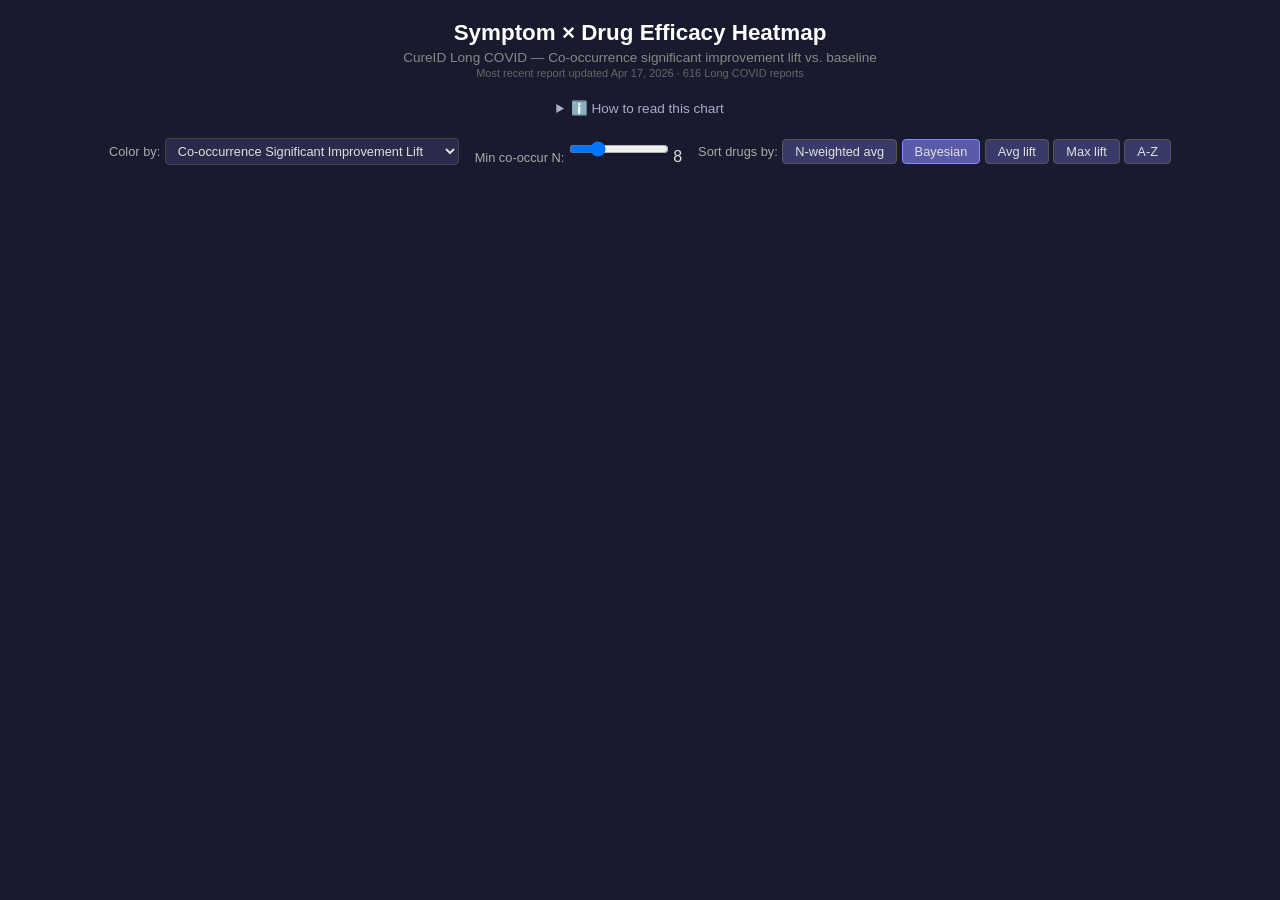
==== commit e60c146f: "Heatmap: Bayesian default sort, target symptom highlight in case cards, doc updates" ====
--- a/drug_heatmap_viz.html
+++ b/drug_heatmap_viz.html
@@ -29,10 +29,14 @@
 #side-panel {
   width: 320px; min-width: 320px; max-height: calc(100vh - 100px); overflow-y: auto;
   background: #22223a; border: 1px solid #444; border-radius: 6px;
-  padding: 16px; font-size: 0.8rem; line-height: 1.6; display: none;
-  margin-left: 12px;
-}
-#side-panel.open { display: block; }
+  padding: 0; font-size: 0.8rem; line-height: 1.6; display: none;
+  margin-left: 12px; transition: width 0.2s ease;
+}
+#side-panel.open { display: flex; }
+#side-panel.expanded { width: 680px; min-width: 680px; }
+.sp-main { padding: 16px; overflow-y: auto; width: 320px; min-width: 320px; flex-shrink: 0; }
+.sp-detail { display: none; width: 360px; min-width: 360px; overflow-y: auto; padding: 16px; border-left: 1px solid #444; }
+.sp-detail.open { display: block; }
 #side-panel .sp-header { display: flex; justify-content: space-between; align-items: flex-start; margin-bottom: 10px; }
 #side-panel .sp-title { font-size: 0.95rem; font-weight: 600; color: #fff; }
 #side-panel .sp-close { background: none; border: none; color: #888; font-size: 1.2rem; cursor: pointer; padding: 0 4px; }
@@ -52,6 +56,39 @@
 #side-panel .sp-detail-val { color: #8cf; text-align: right; }
 #side-panel .sp-sep { border-top: 1px solid #444; margin: 8px 0; }
 
+.mini-bar { display: flex; height: 20px; border-radius: 3px; overflow: hidden; margin: 8px 0; cursor: pointer; }
+.mini-bar:hover { opacity: 0.85; }
+.mini-bar-seg { height: 100%; }
+.mini-bar-legend { display: flex; flex-wrap: wrap; gap: 6px 12px; font-size: 0.7rem; margin-bottom: 8px; }
+.mini-bar-legend-item { display: flex; align-items: center; gap: 4px; }
+.mini-bar-legend-swatch { width: 10px; height: 10px; border-radius: 2px; }
+
+.n-link { color: #888; cursor: pointer; text-decoration: underline; text-decoration-style: dotted; }
+.n-link:hover { color: #8cf; }
+
+.case-card { background: #2a2a4a; border: 1px solid #3a3a5a; border-radius: 6px; padding: 10px 12px; margin-bottom: 8px; font-size: 0.75rem; }
+.case-card:hover { border-color: #5a5a8a; }
+.case-header { display: flex; justify-content: space-between; align-items: center; margin-bottom: 4px; }
+.case-demo { color: #aaa; }
+.case-outcome { font-weight: 600; }
+.case-outcome-resolved { color: #2ecc71; }
+.case-outcome-significant { color: #27ae60; }
+.case-outcome-moderate { color: #82c91e; }
+.case-outcome-mild { color: #f1c40f; }
+.case-outcome-unchanged { color: #7f8c8d; }
+.case-outcome-worsened { color: #e74c3c; }
+.case-drugs { color: #999; margin-top: 4px; font-size: 0.7rem; }
+.case-drugs b { color: #fc8; font-weight: 600; }
+.case-sx { margin-top: 4px; font-size: 0.7rem; color: #888; }
+.case-sx-line { display: flex; gap: 6px; }
+.case-sx-target { font-weight: 600; color: #ccc; }
+.case-sx-target-bg { background: #3a3a6a; border-radius: 3px; padding: 2px 6px; margin: 0 -6px 2px; font-weight: 600; color: #ccc; }
+.case-link { font-size: 0.68rem; color: #6ea8fe; text-decoration: none; }
+.case-link:hover { text-decoration: underline; }
+.sp-back { background: none; border: 1px solid #555; color: #aaa; padding: 3px 10px; border-radius: 4px; cursor: pointer; font-size: 0.75rem; margin-bottom: 10px; }
+.sp-back:hover { color: #fff; border-color: #888; }
+.drill-sort { background: #2a2a4a; border: 1px solid #444; color: #e0e0e0; padding: 4px 8px; border-radius: 4px; font-size: 0.75rem; }
+
 #tooltip {
   position: fixed; pointer-events: none; background: #2a2a4a; border: 1px solid #666;
   border-radius: 6px; padding: 10px 14px; font-size: 0.78rem; line-height: 1.5;
@@ -122,7 +159,12 @@
 <h4>Side panel (click)</h4>
 <p><b>Click a drug name</b> (column header) to see that drug's performance across all symptoms, ranked by the current metric, with total N and average.</p>
 <p><b>Click a symptom name</b> (row label) to see all drugs ranked for that symptom, plus the symptom's baseline rates.</p>
-<p><b>Click a cell</b> to see full detail: rankings (where this drug stands among all drugs for the symptom, and vice versa), all co-occurrence and attributed stats, symptom baseline, and a mini leaderboard of top drugs for that symptom.</p>
+<p><b>Click a cell</b> to see full detail: rankings (where this drug stands among all drugs for the symptom, and vice versa), outcome distribution bar, all co-occurrence and attributed stats, symptom baseline, and a mini leaderboard of top drugs for that symptom.</p>
+
+<h4>Drill-down to cases</h4>
+<p><b>Click any N= value</b> (dotted underline) or the outcome distribution bar to open the detail pane — a second column showing individual case reports for that drug × symptom pair. The panel expands to show both the stats (left) and cases (right) side by side.</p>
+<p>Each case card shows: demographics, symptom outcomes (target symptom highlighted at top, then others), full drug regimen (target drug highlighted), and a link to the full report on CureID.</p>
+<p>Sort cases by: best outcome first, worst outcome first, fewest symptoms, or fewest drugs in regimen. "← Back" collapses the detail pane.</p>
 
 <h4>Color scale</h4>
 <p><b>Lift metrics</b> (all three): diverging red → yellow → green. The scale range is fixed across all lift metrics and N thresholds — the same color always means the same magnitude of lift, making views directly comparable.</p>
@@ -149,8 +191,8 @@
   </div>
   <div>
     <label>Sort drugs by:</label>
-    <button id="sort-wavg" class="active" title="Σ(metric × N) / Σ(N) across all symptoms for each drug. Higher-N estimates contribute more.">N-weighted avg</button>
-    <button id="sort-bayes" title="mean(metric) × totalN / (totalN + priorN), where priorN = median totalN across all drugs. Shrinks low-N drugs toward zero.">Bayesian</button>
+    <button id="sort-wavg" title="Σ(metric × N) / Σ(N) across all symptoms for each drug. Higher-N estimates contribute more.">N-weighted avg</button>
+    <button id="sort-bayes" class="active" title="mean(metric) × totalN / (totalN + priorN), where priorN = median totalN across all drugs. Shrinks low-N drugs toward zero.">Bayesian</button>
     <button id="sort-avg" title="Σ(metric) / count(symptoms) — simple unweighted mean, each symptom counts equally.">Avg lift</button>
     <button id="sort-max" title="max(metric) across all symptoms — best single-symptom value for each drug.">Max lift</button>
     <button id="sort-alpha" title="Alphabetical order (A → Z)">A-Z</button>
@@ -162,17 +204,17 @@
   <div class="chart-side">
     <div id="chart-container"><svg id="chart"></svg></div>
   </div>
-  <div id="side-panel"></div>
+  <div id="side-panel"><div class="sp-main" id="sp-main"></div><div class="sp-detail" id="sp-detail"></div></div>
 </div>
 <div id="tooltip"></div>
 
 <script src="https://d3js.org/d3.v7.min.js"></script>
 <script>
-const DATA = {"symptoms":[{"name":"Cognitive impairment / Brain fog (difficulty processing information or concentrating) (Cognitive dysfunction)","short":"Brain Fog","n":367,"sig_rate":0.332,"impr_rate":0.79},{"name":"General fatigue","short":"Fatigue","n":343,"sig_rate":0.251,"impr_rate":0.843},{"name":"A worsening of symptoms that occurs after even minimum physical or cognitive exertion (Post-Exertional Malaise or PEM)","short":"PEM","n":300,"sig_rate":0.323,"impr_rate":0.867},{"name":"Abnormally fast heart rate or heart rate palpitations when the patient is standing up (Postural orthostatic tachycardia syndrome or POTS)","short":"POTS","n":228,"sig_rate":0.303,"impr_rate":0.768},{"name":"Difficulty falling asleep or staying asleep (Insomnia)","short":"Insomnia","n":197,"sig_rate":0.345,"impr_rate":0.726},{"name":"Abnormally fast heart rate or heart palpitations when the patient is laying down (Tachycardia/arrhythmia at rest)","short":"Tachycardia (rest)","n":160,"sig_rate":0.35,"impr_rate":0.662},{"name":"Frequent and/or debilitating headaches\u00a0(Migraine or chronic daily headache)","short":"Headache/Migraine","n":125,"sig_rate":0.368,"impr_rate":0.856},{"name":"Chronic nerve pain (burning, tingling, and/or numbness in the face, legs, and/or hands) (Neuropathic pain)","short":"Neuropathic Pain","n":78,"sig_rate":0.346,"impr_rate":0.846},{"name":"Muscle pain (Myalgia)","short":"Muscle Pain","n":77,"sig_rate":0.39,"impr_rate":0.896},{"name":"Feeling lightheaded or like they might faint when the patient stands up (Orthostatic syncope or presyncope)","short":"Orthostatic Presyncope","n":73,"sig_rate":0.384,"impr_rate":0.849},{"name":"A significant increase in blood pressure when the patient stands up (Orthostatic hypertension)","short":"A significant increase in blood pressure","n":71,"sig_rate":0.211,"impr_rate":0.31},{"name":"Joint pain (Arthralgia)","short":"Joint Pain","n":64,"sig_rate":0.391,"impr_rate":0.844},{"name":"Shortness of breath when exercising or being active (Exertional dyspnea)","short":"Exertional Dyspnea","n":57,"sig_rate":0.368,"impr_rate":0.947},{"name":"Anxiety","short":"Anxiety","n":50,"sig_rate":0.3,"impr_rate":0.88}],"drugs":["Budesonide-Formoterol","Hyperbaric Oxygen Therapy (HBOT)","CBD","Fexofenadine","Amantadine","Levothyroxine","Botulinum Toxin","Prednisone","Glutathione","Resveratrol","Rimegepant","Nattokinase","Hydroxyzine","Clopidogrel","Nortriptyline","Albuterol","Levocetirizine","Diphenhydramine","Montelukast","Fluvoxamine","Quercetin","Atorvastatin","Cetirizine","Vitamin B12","Valacyclovir","Acetaminophen","Gabapentin","Famotidine","Melatonin","Metformin","Colchicine","Paxlovid (Nirmatrelvir-Ritonavir)","Aspirin","Ketotifen","Metoprolol","Probiotic","Pyridostigmine","Serrapeptase","Ondansetron","Apixaban (Eliquis)","Sumatriptan","Escitalopram","CoQ10","Modafinil","Iron","Methylphenidate","Vitamin C","Low Dose Aripiprazole","Omeprazole","Loratadine","Turmeric","Baclofen","Vitamin D3","Venlafaxine","Atenolol","Bisoprolol","Omega-3 Fatty Acids","Fish Oil","Erenumab","Electrolytes","Propranolol","Trazodone","Fludrocortisone","Bupropion","Nicotine Patch","Low Dose Naltrexone (LDN)","Cromolyn Sodium","Lumbrokinase","Sertraline","Magnesium","Ivabradine","Maraviroc","Amitriptyline","Guanfacine","Midodrine","N-Acetylcysteine (NAC)","Nattokinase + Serrapeptase","Fluticasone","Lorazepam","Ibuprofen","Alpha Lipoic Acid","Duloxetine","Acetyl-L-Carnitine","Pregabalin","Zolpidem","Berberine"],"cells":[{"symptom":"Brain Fog","drug":"Nattokinase + Serrapeptase","cooccur_n":14,"cooccur_sig_rate":0.286,"cooccur_sig_lift":-0.111,"cooccur_impr_rate":1.0,"cooccur_impr_lift":0.121,"attr_n":0,"attr_sig_rate":null,"attr_sig_lift":null},{"symptom":"Brain Fog","drug":"Electrolytes","cooccur_n":12,"cooccur_sig_rate":0.417,"cooccur_sig_lift":0.028,"cooccur_impr_rate":1.0,"cooccur_impr_lift":0.12,"attr_n":0,"attr_sig_rate":null,"attr_sig_lift":null},{"symptom":"Brain Fog","drug":"Fluticasone","cooccur_n":9,"cooccur_sig_rate":0.333,"cooccur_sig_lift":-0.059,"cooccur_impr_rate":1.0,"cooccur_impr_lift":0.118,"attr_n":0,"attr_sig_rate":null,"attr_sig_lift":null},{"symptom":"Brain Fog","drug":"Fluvoxamine","cooccur_n":8,"cooccur_sig_rate":0.25,"cooccur_sig_lift":-0.145,"cooccur_impr_rate":1.0,"cooccur_impr_lift":0.118,"attr_n":0,"attr_sig_rate":null,"attr_sig_lift":null},{"symptom":"Brain Fog","drug":"Hyperbaric Oxygen Therapy (HBOT)","cooccur_n":7,"cooccur_sig_rate":0.571,"cooccur_sig_lift":0.186,"cooccur_impr_rate":1.0,"cooccur_impr_lift":0.117,"attr_n":5,"attr_sig_rate":0.4,"attr_sig_lift":-0.01},{"symptom":"Brain Fog","drug":"Resveratrol","cooccur_n":6,"cooccur_sig_rate":0.667,"cooccur_sig_lift":0.283,"cooccur_impr_rate":1.0,"cooccur_impr_lift":0.117,"attr_n":0,"attr_sig_rate":null,"attr_sig_lift":null},{"symptom":"Brain Fog","drug":"Budesonide-Formoterol","cooccur_n":6,"cooccur_sig_rate":0.5,"cooccur_sig_lift":0.112,"cooccur_impr_rate":1.0,"cooccur_impr_lift":0.117,"attr_n":0,"attr_sig_rate":null,"attr_sig_lift":null},{"symptom":"Brain Fog","drug":"Rimegepant","cooccur_n":6,"cooccur_sig_rate":0.333,"cooccur_sig_lift":-0.058,"cooccur_impr_rate":1.0,"cooccur_impr_lift":0.117,"attr_n":0,"attr_sig_rate":null,"attr_sig_lift":null},{"symptom":"Brain Fog","drug":"Prednisone","cooccur_n":6,"cooccur_sig_rate":0.667,"cooccur_sig_lift":0.283,"cooccur_impr_rate":1.0,"cooccur_impr_lift":0.117,"attr_n":0,"attr_sig_rate":null,"attr_sig_lift":null},{"symptom":"Brain Fog","drug":"Escitalopram","cooccur_n":6,"cooccur_sig_rate":0.333,"cooccur_sig_lift":-0.058,"cooccur_impr_rate":1.0,"cooccur_impr_lift":0.117,"attr_n":0,"attr_sig_rate":null,"attr_sig_lift":null},{"symptom":"Brain Fog","drug":"Diphenhydramine","cooccur_n":6,"cooccur_sig_rate":0.333,"cooccur_sig_lift":-0.058,"cooccur_impr_rate":1.0,"cooccur_impr_lift":0.117,"attr_n":0,"attr_sig_rate":null,"attr_sig_lift":null},{"symptom":"Brain Fog","drug":"Serrapeptase","cooccur_n":6,"cooccur_sig_rate":0.333,"cooccur_sig_lift":-0.058,"cooccur_impr_rate":1.0,"cooccur_impr_lift":0.117,"attr_n":0,"attr_sig_rate":null,"attr_sig_lift":null},{"symptom":"Brain Fog","drug":"Nortriptyline","cooccur_n":5,"cooccur_sig_rate":0.6,"cooccur_sig_lift":0.214,"cooccur_impr_rate":1.0,"cooccur_impr_lift":0.116,"attr_n":0,"attr_sig_rate":null,"attr_sig_lift":null},{"symptom":"Brain Fog","drug":"Berberine","cooccur_n":5,"cooccur_sig_rate":0.2,"cooccur_sig_lift":-0.194,"cooccur_impr_rate":1.0,"cooccur_impr_lift":0.116,"attr_n":0,"attr_sig_rate":null,"attr_sig_lift":null},{"symptom":"Brain Fog","drug":"Lorazepam","cooccur_n":5,"cooccur_sig_rate":0.4,"cooccur_sig_lift":0.01,"cooccur_impr_rate":1.0,"cooccur_impr_lift":0.116,"attr_n":0,"attr_sig_rate":null,"attr_sig_lift":null},{"symptom":"Brain Fog","drug":"Botulinum Toxin","cooccur_n":5,"cooccur_sig_rate":0.6,"cooccur_sig_lift":0.214,"cooccur_impr_rate":1.0,"cooccur_impr_lift":0.116,"attr_n":0,"attr_sig_rate":null,"attr_sig_lift":null},{"symptom":"Brain Fog","drug":"Bisoprolol","cooccur_n":5,"cooccur_sig_rate":0.4,"cooccur_sig_lift":0.01,"cooccur_impr_rate":1.0,"cooccur_impr_lift":0.116,"attr_n":0,"attr_sig_rate":null,"attr_sig_lift":null},{"symptom":"Brain Fog","drug":"Fexofenadine","cooccur_n":26,"cooccur_sig_rate":0.538,"cooccur_sig_lift":0.166,"cooccur_impr_rate":0.962,"cooccur_impr_lift":0.084,"attr_n":11,"attr_sig_rate":0.545,"attr_sig_lift":0.135},{"symptom":"Brain Fog","drug":"Vitamin B12","cooccur_n":19,"cooccur_sig_rate":0.368,"cooccur_sig_lift":-0.024,"cooccur_impr_rate":0.947,"cooccur_impr_lift":0.066,"attr_n":0,"attr_sig_rate":null,"attr_sig_lift":null},{"symptom":"Brain Fog","drug":"Pyridostigmine","cooccur_n":19,"cooccur_sig_rate":0.421,"cooccur_sig_lift":0.033,"cooccur_impr_rate":0.947,"cooccur_impr_lift":0.066,"attr_n":5,"attr_sig_rate":0.4,"attr_sig_lift":-0.01},{"symptom":"Brain Fog","drug":"Melatonin","cooccur_n":34,"cooccur_sig_rate":0.382,"cooccur_sig_lift":-0.009,"cooccur_impr_rate":0.941,"cooccur_impr_lift":0.064,"attr_n":6,"attr_sig_rate":0.333,"attr_sig_lift":-0.077},{"symptom":"Brain Fog","drug":"Cetirizine","cooccur_n":34,"cooccur_sig_rate":0.382,"cooccur_sig_lift":-0.009,"cooccur_impr_rate":0.941,"cooccur_impr_lift":0.064,"attr_n":5,"attr_sig_rate":0.6,"attr_sig_lift":0.19},{"symptom":"Brain Fog","drug":"Midodrine","cooccur_n":18,"cooccur_sig_rate":0.333,"cooccur_sig_lift":-0.061,"cooccur_impr_rate":0.944,"cooccur_impr_lift":0.063,"attr_n":0,"attr_sig_rate":null,"attr_sig_lift":null},{"symptom":"Brain Fog","drug":"Montelukast","cooccur_n":17,"cooccur_sig_rate":0.412,"cooccur_sig_lift":0.023,"cooccur_impr_rate":0.941,"cooccur_impr_lift":0.059,"attr_n":0,"attr_sig_rate":null,"attr_sig_lift":null},{"symptom":"Brain Fog","drug":"Modafinil","cooccur_n":15,"cooccur_sig_rate":0.533,"cooccur_sig_lift":0.152,"cooccur_impr_rate":0.933,"cooccur_impr_lift":0.05,"attr_n":12,"attr_sig_rate":0.583,"attr_sig_lift":0.173},{"symptom":"Brain Fog","drug":"Albuterol","cooccur_n":13,"cooccur_sig_rate":0.462,"cooccur_sig_lift":0.075,"cooccur_impr_rate":0.923,"cooccur_impr_lift":0.039,"attr_n":0,"attr_sig_rate":null,"attr_sig_lift":null},{"symptom":"Brain Fog","drug":"Propranolol","cooccur_n":37,"cooccur_sig_rate":0.27,"cooccur_sig_lift":-0.141,"cooccur_impr_rate":0.919,"cooccur_impr_lift":0.039,"attr_n":0,"attr_sig_rate":null,"attr_sig_lift":null},{"symptom":"Brain Fog","drug":"Ketotifen","cooccur_n":24,"cooccur_sig_rate":0.542,"cooccur_sig_lift":0.168,"cooccur_impr_rate":0.917,"cooccur_impr_lift":0.034,"attr_n":6,"attr_sig_rate":0.5,"attr_sig_lift":0.09},{"symptom":"Brain Fog","drug":"Acetyl-L-Carnitine","cooccur_n":12,"cooccur_sig_rate":0.25,"cooccur_sig_lift":-0.147,"cooccur_impr_rate":0.917,"cooccur_impr_lift":0.032,"attr_n":0,"attr_sig_rate":null,"attr_sig_lift":null},{"symptom":"Brain Fog","drug":"Aspirin","cooccur_n":33,"cooccur_sig_rate":0.303,"cooccur_sig_lift":-0.101,"cooccur_impr_rate":0.909,"cooccur_impr_lift":0.026,"attr_n":6,"attr_sig_rate":0.5,"attr_sig_lift":0.09},{"symptom":"Brain Fog","drug":"Clopidogrel","cooccur_n":11,"cooccur_sig_rate":0.455,"cooccur_sig_lift":0.067,"cooccur_impr_rate":0.909,"cooccur_impr_lift":0.024,"attr_n":5,"attr_sig_rate":0.6,"attr_sig_lift":0.19},{"symptom":"Brain Fog","drug":"Ivabradine","cooccur_n":31,"cooccur_sig_rate":0.419,"cooccur_sig_lift":0.033,"cooccur_impr_rate":0.903,"cooccur_impr_lift":0.02,"attr_n":0,"attr_sig_rate":null,"attr_sig_lift":null},{"symptom":"Brain Fog","drug":"Cromolyn Sodium","cooccur_n":20,"cooccur_sig_rate":0.3,"cooccur_sig_lift":-0.098,"cooccur_impr_rate":0.9,"cooccur_impr_lift":0.015,"attr_n":0,"attr_sig_rate":null,"attr_sig_lift":null},{"symptom":"Brain Fog","drug":"Fludrocortisone","cooccur_n":10,"cooccur_sig_rate":0.2,"cooccur_sig_lift":-0.198,"cooccur_impr_rate":0.9,"cooccur_impr_lift":0.014,"attr_n":0,"attr_sig_rate":null,"attr_sig_lift":null},{"symptom":"Brain Fog","drug":"Valacyclovir","cooccur_n":18,"cooccur_sig_rate":0.611,"cooccur_sig_lift":0.238,"cooccur_impr_rate":0.889,"cooccur_impr_lift":0.003,"attr_n":0,"attr_sig_rate":null,"attr_sig_lift":null},{"symptom":"Brain Fog","drug":"Levocetirizine","cooccur_n":9,"cooccur_sig_rate":0.667,"cooccur_sig_lift":0.287,"cooccur_impr_rate":0.889,"cooccur_impr_lift":0.003,"attr_n":0,"attr_sig_rate":null,"attr_sig_lift":null},{"symptom":"Brain Fog","drug":"Fish Oil","cooccur_n":9,"cooccur_sig_rate":0.222,"cooccur_sig_lift":-0.174,"cooccur_impr_rate":0.889,"cooccur_impr_lift":0.003,"attr_n":0,"attr_sig_rate":null,"attr_sig_lift":null},{"symptom":"Brain Fog","drug":"Low Dose Naltrexone (LDN)","cooccur_n":106,"cooccur_sig_rate":0.34,"cooccur_sig_lift":-0.089,"cooccur_impr_rate":0.887,"cooccur_impr_lift":0.001,"attr_n":61,"attr_sig_rate":0.393,"attr_sig_lift":-0.017},{"symptom":"Brain Fog","drug":"Famotidine","cooccur_n":53,"cooccur_sig_rate":0.396,"cooccur_sig_lift":0.008,"cooccur_impr_rate":0.887,"cooccur_impr_lift":0.001,"attr_n":9,"attr_sig_rate":0.556,"attr_sig_lift":0.145},{"symptom":"Brain Fog","drug":"Magnesium","cooccur_n":25,"cooccur_sig_rate":0.24,"cooccur_sig_lift":-0.167,"cooccur_impr_rate":0.88,"cooccur_impr_lift":-0.007,"attr_n":6,"attr_sig_rate":0.333,"attr_sig_lift":-0.077},{"symptom":"Brain Fog","drug":"Zolpidem","cooccur_n":8,"cooccur_sig_rate":0.375,"cooccur_sig_lift":-0.016,"cooccur_impr_rate":0.875,"cooccur_impr_lift":-0.012,"attr_n":0,"attr_sig_rate":null,"attr_sig_lift":null},{"symptom":"Brain Fog","drug":"Guanfacine","cooccur_n":23,"cooccur_sig_rate":0.348,"cooccur_sig_lift":-0.047,"cooccur_impr_rate":0.87,"cooccur_impr_lift":-0.018,"attr_n":19,"attr_sig_rate":0.526,"attr_sig_lift":0.116},{"symptom":"Brain Fog","drug":"Apixaban (Eliquis)","cooccur_n":15,"cooccur_sig_rate":0.333,"cooccur_sig_lift":-0.061,"cooccur_impr_rate":0.867,"cooccur_impr_lift":-0.021,"attr_n":6,"attr_sig_rate":0.333,"attr_sig_lift":-0.077},{"symptom":"Brain Fog","drug":"Nicotine Patch","cooccur_n":22,"cooccur_sig_rate":0.318,"cooccur_sig_lift":-0.079,"cooccur_impr_rate":0.864,"cooccur_impr_lift":-0.025,"attr_n":11,"attr_sig_rate":0.273,"attr_sig_lift":-0.138},{"symptom":"Brain Fog","drug":"Trazodone","cooccur_n":7,"cooccur_sig_rate":0.429,"cooccur_sig_lift":0.039,"cooccur_impr_rate":0.857,"cooccur_impr_lift":-0.03,"attr_n":0,"attr_sig_rate":null,"attr_sig_lift":null},{"symptom":"Brain Fog","drug":"Venlafaxine","cooccur_n":7,"cooccur_sig_rate":0.286,"cooccur_sig_lift":-0.108,"cooccur_impr_rate":0.857,"cooccur_impr_lift":-0.03,"attr_n":0,"attr_sig_rate":null,"attr_sig_lift":null},{"symptom":"Brain Fog","drug":"Hydroxyzine","cooccur_n":7,"cooccur_sig_rate":0.571,"cooccur_sig_lift":0.186,"cooccur_impr_rate":0.857,"cooccur_impr_lift":-0.03,"attr_n":0,"attr_sig_rate":null,"attr_sig_lift":null},{"symptom":"Brain Fog","drug":"Metoprolol","cooccur_n":13,"cooccur_sig_rate":0.538,"cooccur_sig_lift":0.156,"cooccur_impr_rate":0.846,"cooccur_impr_lift":-0.042,"attr_n":0,"attr_sig_rate":null,"attr_sig_lift":null},{"symptom":"Brain Fog","drug":"Low Dose Aripiprazole","cooccur_n":19,"cooccur_sig_rate":0.316,"cooccur_sig_lift":-0.081,"cooccur_impr_rate":0.842,"cooccur_impr_lift":-0.048,"attr_n":10,"attr_sig_rate":0.4,"attr_sig_lift":-0.01},{"symptom":"Brain Fog","drug":"Omega-3 Fatty Acids","cooccur_n":6,"cooccur_sig_rate":0.167,"cooccur_sig_lift":-0.229,"cooccur_impr_rate":0.833,"cooccur_impr_lift":-0.054,"attr_n":0,"attr_sig_rate":null,"attr_sig_lift":null},{"symptom":"Brain Fog","drug":"CBD","cooccur_n":6,"cooccur_sig_rate":0.333,"cooccur_sig_lift":-0.058,"cooccur_impr_rate":0.833,"cooccur_impr_lift":-0.054,"attr_n":0,"attr_sig_rate":null,"attr_sig_lift":null},{"symptom":"Brain Fog","drug":"Lumbrokinase","cooccur_n":6,"cooccur_sig_rate":0.5,"cooccur_sig_lift":0.112,"cooccur_impr_rate":0.833,"cooccur_impr_lift":-0.054,"attr_n":0,"attr_sig_rate":null,"attr_sig_lift":null},{"symptom":"Brain Fog","drug":"Erenumab","cooccur_n":6,"cooccur_sig_rate":0.5,"cooccur_sig_lift":0.112,"cooccur_impr_rate":0.833,"cooccur_impr_lift":-0.054,"attr_n":0,"attr_sig_rate":null,"attr_sig_lift":null},{"symptom":"Brain Fog","drug":"Amantadine","cooccur_n":12,"cooccur_sig_rate":0.333,"cooccur_sig_lift":-0.06,"cooccur_impr_rate":0.833,"cooccur_impr_lift":-0.056,"attr_n":6,"attr_sig_rate":0.5,"attr_sig_lift":0.09},{"symptom":"Brain Fog","drug":"Paxlovid (Nirmatrelvir-Ritonavir)","cooccur_n":12,"cooccur_sig_rate":0.417,"cooccur_sig_lift":0.028,"cooccur_impr_rate":0.833,"cooccur_impr_lift":-0.056,"attr_n":5,"attr_sig_rate":0.6,"attr_sig_lift":0.19},{"symptom":"Brain Fog","drug":"Quercetin","cooccur_n":24,"cooccur_sig_rate":0.292,"cooccur_sig_lift":-0.109,"cooccur_impr_rate":0.833,"cooccur_impr_lift":-0.059,"attr_n":0,"attr_sig_rate":null,"attr_sig_lift":null},{"symptom":"Brain Fog","drug":"Bupropion","cooccur_n":17,"cooccur_sig_rate":0.353,"cooccur_sig_lift":-0.04,"cooccur_impr_rate":0.824,"cooccur_impr_lift":-0.067,"attr_n":5,"attr_sig_rate":0.4,"attr_sig_lift":-0.01},{"symptom":"Brain Fog","drug":"Metformin","cooccur_n":22,"cooccur_sig_rate":0.455,"cooccur_sig_lift":0.071,"cooccur_impr_rate":0.818,"cooccur_impr_lift":-0.075,"attr_n":6,"attr_sig_rate":0.167,"attr_sig_lift":-0.244},{"symptom":"Brain Fog","drug":"Turmeric","cooccur_n":16,"cooccur_sig_rate":0.188,"cooccur_sig_lift":-0.217,"cooccur_impr_rate":0.812,"cooccur_impr_lift":-0.079,"attr_n":0,"attr_sig_rate":null,"attr_sig_lift":null},{"symptom":"Brain Fog","drug":"Nattokinase","cooccur_n":21,"cooccur_sig_rate":0.381,"cooccur_sig_lift":-0.01,"cooccur_impr_rate":0.81,"cooccur_impr_lift":-0.084,"attr_n":12,"attr_sig_rate":0.417,"attr_sig_lift":0.006},{"symptom":"Brain Fog","drug":"CoQ10","cooccur_n":43,"cooccur_sig_rate":0.233,"cooccur_sig_lift":-0.191,"cooccur_impr_rate":0.814,"cooccur_impr_lift":-0.088,"attr_n":15,"attr_sig_rate":0.2,"attr_sig_lift":-0.21},{"symptom":"Brain Fog","drug":"Levothyroxine","cooccur_n":5,"cooccur_sig_rate":0.6,"cooccur_sig_lift":0.214,"cooccur_impr_rate":0.8,"cooccur_impr_lift":-0.088,"attr_n":0,"attr_sig_rate":null,"attr_sig_lift":null},{"symptom":"Brain Fog","drug":"Alpha Lipoic Acid","cooccur_n":10,"cooccur_sig_rate":0.1,"cooccur_sig_lift":-0.303,"cooccur_impr_rate":0.8,"cooccur_impr_lift":-0.09,"attr_n":0,"attr_sig_rate":null,"attr_sig_lift":null},{"symptom":"Brain Fog","drug":"Amitriptyline","cooccur_n":10,"cooccur_sig_rate":0.3,"cooccur_sig_lift":-0.094,"cooccur_impr_rate":0.8,"cooccur_impr_lift":-0.09,"attr_n":0,"attr_sig_rate":null,"attr_sig_lift":null},{"symptom":"Brain Fog","drug":"Sertraline","cooccur_n":10,"cooccur_sig_rate":0.3,"cooccur_sig_lift":-0.094,"cooccur_impr_rate":0.8,"cooccur_impr_lift":-0.09,"attr_n":0,"attr_sig_rate":null,"attr_sig_lift":null},{"symptom":"Brain Fog","drug":"Iron","cooccur_n":15,"cooccur_sig_rate":0.333,"cooccur_sig_lift":-0.061,"cooccur_impr_rate":0.8,"cooccur_impr_lift":-0.092,"attr_n":0,"attr_sig_rate":null,"attr_sig_lift":null},{"symptom":"Brain Fog","drug":"Gabapentin","cooccur_n":20,"cooccur_sig_rate":0.35,"cooccur_sig_lift":-0.044,"cooccur_impr_rate":0.8,"cooccur_impr_lift":-0.094,"attr_n":0,"attr_sig_rate":null,"attr_sig_lift":null},{"symptom":"Brain Fog","drug":"Loratadine","cooccur_n":19,"cooccur_sig_rate":0.211,"cooccur_sig_lift":-0.195,"cooccur_impr_rate":0.789,"cooccur_impr_lift":-0.105,"attr_n":0,"attr_sig_rate":null,"attr_sig_lift":null},{"symptom":"Brain Fog","drug":"Vitamin D3","cooccur_n":34,"cooccur_sig_rate":0.324,"cooccur_sig_lift":-0.077,"cooccur_impr_rate":0.794,"cooccur_impr_lift":-0.107,"attr_n":6,"attr_sig_rate":0.167,"attr_sig_lift":-0.244},{"symptom":"Brain Fog","drug":"N-Acetylcysteine (NAC)","cooccur_n":48,"cooccur_sig_rate":0.208,"cooccur_sig_lift":-0.226,"cooccur_impr_rate":0.792,"cooccur_impr_lift":-0.117,"attr_n":24,"attr_sig_rate":0.333,"attr_sig_lift":-0.077},{"symptom":"Brain Fog","drug":"Methylphenidate","cooccur_n":13,"cooccur_sig_rate":0.308,"cooccur_sig_lift":-0.087,"cooccur_impr_rate":0.769,"cooccur_impr_lift":-0.123,"attr_n":6,"attr_sig_rate":0.5,"attr_sig_lift":0.09},{"symptom":"Brain Fog","drug":"Acetaminophen","cooccur_n":8,"cooccur_sig_rate":0.375,"cooccur_sig_lift":-0.016,"cooccur_impr_rate":0.75,"cooccur_impr_lift":-0.141,"attr_n":0,"attr_sig_rate":null,"attr_sig_lift":null},{"symptom":"Brain Fog","drug":"Omeprazole","cooccur_n":8,"cooccur_sig_rate":0.0,"cooccur_sig_lift":-0.403,"cooccur_impr_rate":0.75,"cooccur_impr_lift":-0.141,"attr_n":0,"attr_sig_rate":null,"attr_sig_lift":null},{"symptom":"Brain Fog","drug":"Duloxetine","cooccur_n":12,"cooccur_sig_rate":0.25,"cooccur_sig_lift":-0.147,"cooccur_impr_rate":0.75,"cooccur_impr_lift":-0.143,"attr_n":0,"attr_sig_rate":null,"attr_sig_lift":null},{"symptom":"Brain Fog","drug":"Probiotic","cooccur_n":24,"cooccur_sig_rate":0.208,"cooccur_sig_lift":-0.202,"cooccur_impr_rate":0.75,"cooccur_impr_lift":-0.151,"attr_n":0,"attr_sig_rate":null,"attr_sig_lift":null},{"symptom":"Brain Fog","drug":"Vitamin C","cooccur_n":15,"cooccur_sig_rate":0.133,"cooccur_sig_lift":-0.274,"cooccur_impr_rate":0.733,"cooccur_impr_lift":-0.163,"attr_n":0,"attr_sig_rate":null,"attr_sig_lift":null},{"symptom":"Brain Fog","drug":"Ibuprofen","cooccur_n":7,"cooccur_sig_rate":0.143,"cooccur_sig_lift":-0.255,"cooccur_impr_rate":0.714,"cooccur_impr_lift":-0.177,"attr_n":0,"attr_sig_rate":null,"attr_sig_lift":null},{"symptom":"Brain Fog","drug":"Pregabalin","cooccur_n":7,"cooccur_sig_rate":0.0,"cooccur_sig_lift":-0.402,"cooccur_impr_rate":0.714,"cooccur_impr_lift":-0.177,"attr_n":0,"attr_sig_rate":null,"attr_sig_lift":null},{"symptom":"Brain Fog","drug":"Colchicine","cooccur_n":6,"cooccur_sig_rate":0.167,"cooccur_sig_lift":-0.229,"cooccur_impr_rate":0.667,"cooccur_impr_lift":-0.225,"attr_n":0,"attr_sig_rate":null,"attr_sig_lift":null},{"symptom":"Brain Fog","drug":"Baclofen","cooccur_n":5,"cooccur_sig_rate":0.0,"cooccur_sig_lift":-0.398,"cooccur_impr_rate":0.6,"cooccur_impr_lift":-0.292,"attr_n":0,"attr_sig_rate":null,"attr_sig_lift":null},{"symptom":"Brain Fog","drug":"Glutathione","cooccur_n":9,"cooccur_sig_rate":0.333,"cooccur_sig_lift":-0.059,"cooccur_impr_rate":0.556,"cooccur_impr_lift":-0.343,"attr_n":0,"attr_sig_rate":null,"attr_sig_lift":null},{"symptom":"Fatigue","drug":"Vitamin C","cooccur_n":18,"cooccur_sig_rate":0.333,"cooccur_sig_lift":0.064,"cooccur_impr_rate":1.0,"cooccur_impr_lift":0.152,"attr_n":0,"attr_sig_rate":null,"attr_sig_lift":null},{"symptom":"Fatigue","drug":"Nattokinase + Serrapeptase","cooccur_n":12,"cooccur_sig_rate":0.417,"cooccur_sig_lift":0.15,"cooccur_impr_rate":1.0,"cooccur_impr_lift":0.148,"attr_n":7,"attr_sig_rate":0.286,"attr_sig_lift":0.101},{"symptom":"Fatigue","drug":"Fish Oil","cooccur_n":10,"cooccur_sig_rate":0.3,"cooccur_sig_lift":0.027,"cooccur_impr_rate":1.0,"cooccur_impr_lift":0.147,"attr_n":0,"attr_sig_rate":null,"attr_sig_lift":null},{"symptom":"Fatigue","drug":"Valacyclovir","cooccur_n":10,"cooccur_sig_rate":0.2,"cooccur_sig_lift":-0.077,"cooccur_impr_rate":1.0,"cooccur_impr_lift":0.147,"attr_n":5,"attr_sig_rate":0.2,"attr_sig_lift":0.015},{"symptom":"Fatigue","drug":"Electrolytes","cooccur_n":9,"cooccur_sig_rate":0.111,"cooccur_sig_lift":-0.169,"cooccur_impr_rate":1.0,"cooccur_impr_lift":0.146,"attr_n":0,"attr_sig_rate":null,"attr_sig_lift":null},{"symptom":"Fatigue","drug":"CBD","cooccur_n":9,"cooccur_sig_rate":0.444,"cooccur_sig_lift":0.177,"cooccur_impr_rate":1.0,"cooccur_impr_lift":0.146,"attr_n":0,"attr_sig_rate":null,"attr_sig_lift":null},{"symptom":"Fatigue","drug":"Alpha Lipoic Acid","cooccur_n":7,"cooccur_sig_rate":0.143,"cooccur_sig_lift":-0.135,"cooccur_impr_rate":1.0,"cooccur_impr_lift":0.145,"attr_n":0,"attr_sig_rate":null,"attr_sig_lift":null},{"symptom":"Fatigue","drug":"Colchicine","cooccur_n":7,"cooccur_sig_rate":0.429,"cooccur_sig_lift":0.159,"cooccur_impr_rate":1.0,"cooccur_impr_lift":0.145,"attr_n":0,"attr_sig_rate":null,"attr_sig_lift":null},{"symptom":"Fatigue","drug":"Prednisone","cooccur_n":5,"cooccur_sig_rate":0.2,"cooccur_sig_lift":-0.076,"cooccur_impr_rate":1.0,"cooccur_impr_lift":0.144,"attr_n":0,"attr_sig_rate":null,"attr_sig_lift":null},{"symptom":"Fatigue","drug":"Escitalopram","cooccur_n":5,"cooccur_sig_rate":0.2,"cooccur_sig_lift":-0.076,"cooccur_impr_rate":1.0,"cooccur_impr_lift":0.144,"attr_n":0,"attr_sig_rate":null,"attr_sig_lift":null},{"symptom":"Fatigue","drug":"Berberine","cooccur_n":5,"cooccur_sig_rate":0.0,"cooccur_sig_lift":-0.28,"cooccur_impr_rate":1.0,"cooccur_impr_lift":0.144,"attr_n":0,"attr_sig_rate":null,"attr_sig_lift":null},{"symptom":"Fatigue","drug":"Botulinum Toxin","cooccur_n":5,"cooccur_sig_rate":0.4,"cooccur_sig_lift":0.128,"cooccur_impr_rate":1.0,"cooccur_impr_lift":0.144,"attr_n":0,"attr_sig_rate":null,"attr_sig_lift":null},{"symptom":"Fatigue","drug":"Atenolol","cooccur_n":5,"cooccur_sig_rate":0.0,"cooccur_sig_lift":-0.28,"cooccur_impr_rate":1.0,"cooccur_impr_lift":0.144,"attr_n":0,"attr_sig_rate":null,"attr_sig_lift":null},{"symptom":"Fatigue","drug":"Pyridostigmine","cooccur_n":19,"cooccur_sig_rate":0.158,"cooccur_sig_lift":-0.126,"cooccur_impr_rate":0.947,"cooccur_impr_lift":0.096,"attr_n":10,"attr_sig_rate":0.1,"attr_sig_lift":-0.085},{"symptom":"Fatigue","drug":"Iron","cooccur_n":16,"cooccur_sig_rate":0.375,"cooccur_sig_lift":0.108,"cooccur_impr_rate":0.938,"cooccur_impr_lift":0.084,"attr_n":7,"attr_sig_rate":0.286,"attr_sig_lift":0.101},{"symptom":"Fatigue","drug":"Amitriptyline","cooccur_n":12,"cooccur_sig_rate":0.083,"cooccur_sig_lift":-0.201,"cooccur_impr_rate":0.917,"cooccur_impr_lift":0.061,"attr_n":0,"attr_sig_rate":null,"attr_sig_lift":null},{"symptom":"Fatigue","drug":"Albuterol","cooccur_n":12,"cooccur_sig_rate":0.167,"cooccur_sig_lift":-0.113,"cooccur_impr_rate":0.917,"cooccur_impr_lift":0.061,"attr_n":0,"attr_sig_rate":null,"attr_sig_lift":null},{"symptom":"Fatigue","drug":"Levocetirizine","cooccur_n":11,"cooccur_sig_rate":0.273,"cooccur_sig_lift":-0.002,"cooccur_impr_rate":0.909,"cooccur_impr_lift":0.053,"attr_n":0,"attr_sig_rate":null,"attr_sig_lift":null},{"symptom":"Fatigue","drug":"Cromolyn Sodium","cooccur_n":21,"cooccur_sig_rate":0.143,"cooccur_sig_lift":-0.143,"cooccur_impr_rate":0.905,"cooccur_impr_lift":0.05,"attr_n":0,"attr_sig_rate":null,"attr_sig_lift":null},{"symptom":"Fatigue","drug":"Vitamin D3","cooccur_n":30,"cooccur_sig_rate":0.2,"cooccur_sig_lift":-0.084,"cooccur_impr_rate":0.9,"cooccur_impr_lift":0.047,"attr_n":5,"attr_sig_rate":0.2,"attr_sig_lift":0.015},{"symptom":"Fatigue","drug":"Vitamin B12","cooccur_n":20,"cooccur_sig_rate":0.3,"cooccur_sig_lift":0.028,"cooccur_impr_rate":0.9,"cooccur_impr_lift":0.045,"attr_n":5,"attr_sig_rate":0.4,"attr_sig_lift":0.215},{"symptom":"Fatigue","drug":"Modafinil","cooccur_n":10,"cooccur_sig_rate":0.2,"cooccur_sig_lift":-0.077,"cooccur_impr_rate":0.9,"cooccur_impr_lift":0.043,"attr_n":8,"attr_sig_rate":0.25,"attr_sig_lift":0.065},{"symptom":"Fatigue","drug":"Hyperbaric Oxygen Therapy (HBOT)","cooccur_n":10,"cooccur_sig_rate":0.5,"cooccur_sig_lift":0.235,"cooccur_impr_rate":0.9,"cooccur_impr_lift":0.043,"attr_n":0,"attr_sig_rate":null,"attr_sig_lift":null},{"symptom":"Fatigue","drug":"Guanfacine","cooccur_n":10,"cooccur_sig_rate":0.3,"cooccur_sig_lift":0.027,"cooccur_impr_rate":0.9,"cooccur_impr_lift":0.043,"attr_n":0,"attr_sig_rate":null,"attr_sig_lift":null},{"symptom":"Fatigue","drug":"Magnesium","cooccur_n":28,"cooccur_sig_rate":0.214,"cooccur_sig_lift":-0.068,"cooccur_impr_rate":0.893,"cooccur_impr_lift":0.038,"attr_n":0,"attr_sig_rate":null,"attr_sig_lift":null},{"symptom":"Fatigue","drug":"Quercetin","cooccur_n":18,"cooccur_sig_rate":0.278,"cooccur_sig_lift":0.004,"cooccur_impr_rate":0.889,"cooccur_impr_lift":0.032,"attr_n":0,"attr_sig_rate":null,"attr_sig_lift":null},{"symptom":"Fatigue","drug":"Fludrocortisone","cooccur_n":9,"cooccur_sig_rate":0.222,"cooccur_sig_lift":-0.054,"cooccur_impr_rate":0.889,"cooccur_impr_lift":0.031,"attr_n":0,"attr_sig_rate":null,"attr_sig_lift":null},{"symptom":"Fatigue","drug":"Methylphenidate","cooccur_n":9,"cooccur_sig_rate":0.222,"cooccur_sig_lift":-0.054,"cooccur_impr_rate":0.889,"cooccur_impr_lift":0.031,"attr_n":0,"attr_sig_rate":null,"attr_sig_lift":null},{"symptom":"Fatigue","drug":"Amantadine","cooccur_n":9,"cooccur_sig_rate":0.667,"cooccur_sig_lift":0.407,"cooccur_impr_rate":0.889,"cooccur_impr_lift":0.031,"attr_n":5,"attr_sig_rate":0.2,"attr_sig_lift":0.015},{"symptom":"Fatigue","drug":"Loratadine","cooccur_n":17,"cooccur_sig_rate":0.353,"cooccur_sig_lift":0.085,"cooccur_impr_rate":0.882,"cooccur_impr_lift":0.025,"attr_n":0,"attr_sig_rate":null,"attr_sig_lift":null},{"symptom":"Fatigue","drug":"Low Dose Naltrexone (LDN)","cooccur_n":102,"cooccur_sig_rate":0.216,"cooccur_sig_lift":-0.099,"cooccur_impr_rate":0.873,"cooccur_impr_lift":0.023,"attr_n":62,"attr_sig_rate":0.177,"attr_sig_lift":-0.007},{"symptom":"Fatigue","drug":"Sertraline","cooccur_n":8,"cooccur_sig_rate":0.375,"cooccur_sig_lift":0.104,"cooccur_impr_rate":0.875,"cooccur_impr_lift":0.017,"attr_n":0,"attr_sig_rate":null,"attr_sig_lift":null},{"symptom":"Fatigue","drug":"Ondansetron","cooccur_n":8,"cooccur_sig_rate":0.25,"cooccur_sig_lift":-0.025,"cooccur_impr_rate":0.875,"cooccur_impr_lift":0.017,"attr_n":0,"attr_sig_rate":null,"attr_sig_lift":null},{"symptom":"Fatigue","drug":"Fexofenadine","cooccur_n":30,"cooccur_sig_rate":0.267,"cooccur_sig_lift":-0.009,"cooccur_impr_rate":0.867,"cooccur_impr_lift":0.009,"attr_n":5,"attr_sig_rate":0.2,"attr_sig_lift":0.015},{"symptom":"Fatigue","drug":"Metoprolol","cooccur_n":15,"cooccur_sig_rate":0.2,"cooccur_sig_lift":-0.079,"cooccur_impr_rate":0.867,"cooccur_impr_lift":0.008,"attr_n":0,"attr_sig_rate":null,"attr_sig_lift":null},{"symptom":"Fatigue","drug":"Cetirizine","cooccur_n":36,"cooccur_sig_rate":0.167,"cooccur_sig_lift":-0.126,"cooccur_impr_rate":0.861,"cooccur_impr_lift":0.003,"attr_n":10,"attr_sig_rate":0.1,"attr_sig_lift":-0.085},{"symptom":"Fatigue","drug":"Acetaminophen","cooccur_n":7,"cooccur_sig_rate":0.286,"cooccur_sig_lift":0.012,"cooccur_impr_rate":0.857,"cooccur_impr_lift":-0.002,"attr_n":0,"attr_sig_rate":null,"attr_sig_lift":null},{"symptom":"Fatigue","drug":"Acetyl-L-Carnitine","cooccur_n":7,"cooccur_sig_rate":0.0,"cooccur_sig_lift":-0.282,"cooccur_impr_rate":0.857,"cooccur_impr_lift":-0.002,"attr_n":0,"attr_sig_rate":null,"attr_sig_lift":null},{"symptom":"Fatigue","drug":"Serrapeptase","cooccur_n":7,"cooccur_sig_rate":0.143,"cooccur_sig_lift":-0.135,"cooccur_impr_rate":0.857,"cooccur_impr_lift":-0.002,"attr_n":0,"attr_sig_rate":null,"attr_sig_lift":null},{"symptom":"Fatigue","drug":"Omega-3 Fatty Acids","cooccur_n":7,"cooccur_sig_rate":0.286,"cooccur_sig_lift":0.012,"cooccur_impr_rate":0.857,"cooccur_impr_lift":-0.002,"attr_n":0,"attr_sig_rate":null,"attr_sig_lift":null},{"symptom":"Fatigue","drug":"Sumatriptan","cooccur_n":7,"cooccur_sig_rate":0.143,"cooccur_sig_lift":-0.135,"cooccur_impr_rate":0.857,"cooccur_impr_lift":-0.002,"attr_n":0,"attr_sig_rate":null,"attr_sig_lift":null},{"symptom":"Fatigue","drug":"Gabapentin","cooccur_n":14,"cooccur_sig_rate":0.357,"cooccur_sig_lift":0.088,"cooccur_impr_rate":0.857,"cooccur_impr_lift":-0.002,"attr_n":0,"attr_sig_rate":null,"attr_sig_lift":null},{"symptom":"Fatigue","drug":"Melatonin","cooccur_n":28,"cooccur_sig_rate":0.25,"cooccur_sig_lift":-0.027,"cooccur_impr_rate":0.857,"cooccur_impr_lift":-0.002,"attr_n":0,"attr_sig_rate":null,"attr_sig_lift":null},{"symptom":"Fatigue","drug":"Aspirin","cooccur_n":35,"cooccur_sig_rate":0.229,"cooccur_sig_lift":-0.053,"cooccur_impr_rate":0.857,"cooccur_impr_lift":-0.002,"attr_n":9,"attr_sig_rate":0.222,"attr_sig_lift":0.037},{"symptom":"Fatigue","drug":"Ivabradine","cooccur_n":34,"cooccur_sig_rate":0.265,"cooccur_sig_lift":-0.011,"cooccur_impr_rate":0.853,"cooccur_impr_lift":-0.007,"attr_n":8,"attr_sig_rate":0.0,"attr_sig_lift":-0.185},{"symptom":"Fatigue","drug":"Probiotic","cooccur_n":20,"cooccur_sig_rate":0.2,"cooccur_sig_lift":-0.081,"cooccur_impr_rate":0.85,"cooccur_impr_lift":-0.01,"attr_n":0,"attr_sig_rate":null,"attr_sig_lift":null},{"symptom":"Fatigue","drug":"CoQ10","cooccur_n":46,"cooccur_sig_rate":0.217,"cooccur_sig_lift":-0.07,"cooccur_impr_rate":0.848,"cooccur_impr_lift":-0.014,"attr_n":23,"attr_sig_rate":0.087,"attr_sig_lift":-0.098},{"symptom":"Fatigue","drug":"Nicotine Patch","cooccur_n":19,"cooccur_sig_rate":0.105,"cooccur_sig_lift":-0.183,"cooccur_impr_rate":0.842,"cooccur_impr_lift":-0.018,"attr_n":13,"attr_sig_rate":0.154,"attr_sig_lift":-0.031},{"symptom":"Fatigue","drug":"Ketotifen","cooccur_n":19,"cooccur_sig_rate":0.105,"cooccur_sig_lift":-0.183,"cooccur_impr_rate":0.842,"cooccur_impr_lift":-0.018,"attr_n":0,"attr_sig_rate":null,"attr_sig_lift":null},{"symptom":"Fatigue","drug":"Ibuprofen","cooccur_n":6,"cooccur_sig_rate":0.333,"cooccur_sig_lift":0.061,"cooccur_impr_rate":0.833,"cooccur_impr_lift":-0.026,"attr_n":0,"attr_sig_rate":null,"attr_sig_lift":null},{"symptom":"Fatigue","drug":"Metformin","cooccur_n":23,"cooccur_sig_rate":0.174,"cooccur_sig_lift":-0.111,"cooccur_impr_rate":0.826,"cooccur_impr_lift":-0.036,"attr_n":13,"attr_sig_rate":0.077,"attr_sig_lift":-0.108},{"symptom":"Fatigue","drug":"Famotidine","cooccur_n":59,"cooccur_sig_rate":0.22,"cooccur_sig_lift":-0.071,"cooccur_impr_rate":0.831,"cooccur_impr_lift":-0.037,"attr_n":14,"attr_sig_rate":0.143,"attr_sig_lift":-0.042},{"symptom":"Fatigue","drug":"Bupropion","cooccur_n":17,"cooccur_sig_rate":0.235,"cooccur_sig_lift":-0.042,"cooccur_impr_rate":0.824,"cooccur_impr_lift":-0.038,"attr_n":7,"attr_sig_rate":0.143,"attr_sig_lift":-0.042},{"symptom":"Fatigue","drug":"Paxlovid (Nirmatrelvir-Ritonavir)","cooccur_n":17,"cooccur_sig_rate":0.294,"cooccur_sig_lift":0.021,"cooccur_impr_rate":0.824,"cooccur_impr_lift":-0.038,"attr_n":7,"attr_sig_rate":0.571,"attr_sig_lift":0.387},{"symptom":"Fatigue","drug":"N-Acetylcysteine (NAC)","cooccur_n":40,"cooccur_sig_rate":0.175,"cooccur_sig_lift":-0.118,"cooccur_impr_rate":0.825,"cooccur_impr_lift":-0.04,"attr_n":13,"attr_sig_rate":0.231,"attr_sig_lift":0.046},{"symptom":"Fatigue","drug":"Clopidogrel","cooccur_n":11,"cooccur_sig_rate":0.182,"cooccur_sig_lift":-0.097,"cooccur_impr_rate":0.818,"cooccur_impr_lift":-0.043,"attr_n":6,"attr_sig_rate":0.333,"attr_sig_lift":0.149},{"symptom":"Fatigue","drug":"Hydroxyzine","cooccur_n":11,"cooccur_sig_rate":0.455,"cooccur_sig_lift":0.189,"cooccur_impr_rate":0.818,"cooccur_impr_lift":-0.043,"attr_n":0,"attr_sig_rate":null,"attr_sig_lift":null},{"symptom":"Fatigue","drug":"Venlafaxine","cooccur_n":5,"cooccur_sig_rate":0.0,"cooccur_sig_lift":-0.28,"cooccur_impr_rate":0.8,"cooccur_impr_lift":-0.06,"attr_n":0,"attr_sig_rate":null,"attr_sig_lift":null},{"symptom":"Fatigue","drug":"Maraviroc","cooccur_n":5,"cooccur_sig_rate":0.2,"cooccur_sig_lift":-0.076,"cooccur_impr_rate":0.8,"cooccur_impr_lift":-0.06,"attr_n":5,"attr_sig_rate":0.2,"attr_sig_lift":0.015},{"symptom":"Fatigue","drug":"Rimegepant","cooccur_n":5,"cooccur_sig_rate":0.6,"cooccur_sig_lift":0.333,"cooccur_impr_rate":0.8,"cooccur_impr_lift":-0.06,"attr_n":0,"attr_sig_rate":null,"attr_sig_lift":null},{"symptom":"Fatigue","drug":"Atorvastatin","cooccur_n":5,"cooccur_sig_rate":0.2,"cooccur_sig_lift":-0.076,"cooccur_impr_rate":0.8,"cooccur_impr_lift":-0.06,"attr_n":0,"attr_sig_rate":null,"attr_sig_lift":null},{"symptom":"Fatigue","drug":"Montelukast","cooccur_n":15,"cooccur_sig_rate":0.267,"cooccur_sig_lift":-0.008,"cooccur_impr_rate":0.8,"cooccur_impr_lift":-0.063,"attr_n":0,"attr_sig_rate":null,"attr_sig_lift":null},{"symptom":"Fatigue","drug":"Turmeric","cooccur_n":19,"cooccur_sig_rate":0.105,"cooccur_sig_lift":-0.183,"cooccur_impr_rate":0.789,"cooccur_impr_lift":-0.075,"attr_n":0,"attr_sig_rate":null,"attr_sig_lift":null},{"symptom":"Fatigue","drug":"Midodrine","cooccur_n":14,"cooccur_sig_rate":0.286,"cooccur_sig_lift":0.012,"cooccur_impr_rate":0.786,"cooccur_impr_lift":-0.078,"attr_n":0,"attr_sig_rate":null,"attr_sig_lift":null},{"symptom":"Fatigue","drug":"Duloxetine","cooccur_n":8,"cooccur_sig_rate":0.25,"cooccur_sig_lift":-0.025,"cooccur_impr_rate":0.75,"cooccur_impr_lift":-0.113,"attr_n":0,"attr_sig_rate":null,"attr_sig_lift":null},{"symptom":"Fatigue","drug":"Nortriptyline","cooccur_n":8,"cooccur_sig_rate":0.5,"cooccur_sig_lift":0.233,"cooccur_impr_rate":0.75,"cooccur_impr_lift":-0.113,"attr_n":0,"attr_sig_rate":null,"attr_sig_lift":null},{"symptom":"Fatigue","drug":"Omeprazole","cooccur_n":8,"cooccur_sig_rate":0.25,"cooccur_sig_lift":-0.025,"cooccur_impr_rate":0.75,"cooccur_impr_lift":-0.113,"attr_n":0,"attr_sig_rate":null,"attr_sig_lift":null},{"symptom":"Fatigue","drug":"Apixaban (Eliquis)","cooccur_n":16,"cooccur_sig_rate":0.188,"cooccur_sig_lift":-0.093,"cooccur_impr_rate":0.75,"cooccur_impr_lift":-0.116,"attr_n":7,"attr_sig_rate":0.286,"attr_sig_lift":0.101},{"symptom":"Fatigue","drug":"Low Dose Aripiprazole","cooccur_n":15,"cooccur_sig_rate":0.2,"cooccur_sig_lift":-0.079,"cooccur_impr_rate":0.733,"cooccur_impr_lift":-0.134,"attr_n":0,"attr_sig_rate":null,"attr_sig_lift":null},{"symptom":"Fatigue","drug":"Nattokinase","cooccur_n":26,"cooccur_sig_rate":0.038,"cooccur_sig_lift":-0.263,"cooccur_impr_rate":0.731,"cooccur_impr_lift":-0.143,"attr_n":11,"attr_sig_rate":0.091,"attr_sig_lift":-0.094},{"symptom":"Fatigue","drug":"Diphenhydramine","cooccur_n":7,"cooccur_sig_rate":0.286,"cooccur_sig_lift":0.012,"cooccur_impr_rate":0.714,"cooccur_impr_lift":-0.149,"attr_n":0,"attr_sig_rate":null,"attr_sig_lift":null},{"symptom":"Fatigue","drug":"Propranolol","cooccur_n":32,"cooccur_sig_rate":0.25,"cooccur_sig_lift":-0.028,"cooccur_impr_rate":0.719,"cooccur_impr_lift":-0.161,"attr_n":6,"attr_sig_rate":0.333,"attr_sig_lift":0.149},{"symptom":"Fatigue","drug":"Lumbrokinase","cooccur_n":6,"cooccur_sig_rate":0.0,"cooccur_sig_lift":-0.281,"cooccur_impr_rate":0.667,"cooccur_impr_lift":-0.197,"attr_n":0,"attr_sig_rate":null,"attr_sig_lift":null},{"symptom":"Fatigue","drug":"Bisoprolol","cooccur_n":6,"cooccur_sig_rate":0.167,"cooccur_sig_lift":-0.11,"cooccur_impr_rate":0.667,"cooccur_impr_lift":-0.197,"attr_n":0,"attr_sig_rate":null,"attr_sig_lift":null},{"symptom":"Fatigue","drug":"Glutathione","cooccur_n":9,"cooccur_sig_rate":0.444,"cooccur_sig_lift":0.177,"cooccur_impr_rate":0.667,"cooccur_impr_lift":-0.199,"attr_n":0,"attr_sig_rate":null,"attr_sig_lift":null},{"symptom":"Fatigue","drug":"Trazodone","cooccur_n":12,"cooccur_sig_rate":0.083,"cooccur_sig_lift":-0.201,"cooccur_impr_rate":0.667,"cooccur_impr_lift":-0.202,"attr_n":0,"attr_sig_rate":null,"attr_sig_lift":null},{"symptom":"Fatigue","drug":"Resveratrol","cooccur_n":5,"cooccur_sig_rate":0.2,"cooccur_sig_lift":-0.076,"cooccur_impr_rate":0.6,"cooccur_impr_lift":-0.264,"attr_n":0,"attr_sig_rate":null,"attr_sig_lift":null},{"symptom":"Fatigue","drug":"Fluvoxamine","cooccur_n":10,"cooccur_sig_rate":0.1,"cooccur_sig_lift":-0.182,"cooccur_impr_rate":0.6,"cooccur_impr_lift":-0.27,"attr_n":0,"attr_sig_rate":null,"attr_sig_lift":null},{"symptom":"Fatigue","drug":"Lorazepam","cooccur_n":6,"cooccur_sig_rate":0.0,"cooccur_sig_lift":-0.281,"cooccur_impr_rate":0.5,"cooccur_impr_lift":-0.368,"attr_n":0,"attr_sig_rate":null,"attr_sig_lift":null},{"symptom":"PEM","drug":"Fexofenadine","cooccur_n":25,"cooccur_sig_rate":0.2,"cooccur_sig_lift":-0.148,"cooccur_impr_rate":1.0,"cooccur_impr_lift":0.167,"attr_n":6,"attr_sig_rate":0.167,"attr_sig_lift":-0.13},{"symptom":"PEM","drug":"Cromolyn Sodium","cooccur_n":18,"cooccur_sig_rate":0.333,"cooccur_sig_lift":0.002,"cooccur_impr_rate":1.0,"cooccur_impr_lift":0.161,"attr_n":0,"attr_sig_rate":null,"attr_sig_lift":null},{"symptom":"PEM","drug":"Quercetin","cooccur_n":18,"cooccur_sig_rate":0.333,"cooccur_sig_lift":0.002,"cooccur_impr_rate":1.0,"cooccur_impr_lift":0.161,"attr_n":0,"attr_sig_rate":null,"attr_sig_lift":null},{"symptom":"PEM","drug":"Loratadine","cooccur_n":16,"cooccur_sig_rate":0.312,"cooccur_sig_lift":-0.021,"cooccur_impr_rate":1.0,"cooccur_impr_lift":0.16,"attr_n":0,"attr_sig_rate":null,"attr_sig_lift":null},{"symptom":"PEM","drug":"Iron","cooccur_n":12,"cooccur_sig_rate":0.25,"cooccur_sig_lift":-0.086,"cooccur_impr_rate":1.0,"cooccur_impr_lift":0.157,"attr_n":0,"attr_sig_rate":null,"attr_sig_lift":null},{"symptom":"PEM","drug":"Glutathione","cooccur_n":8,"cooccur_sig_rate":0.5,"cooccur_sig_lift":0.174,"cooccur_impr_rate":1.0,"cooccur_impr_lift":0.154,"attr_n":0,"attr_sig_rate":null,"attr_sig_lift":null},{"symptom":"PEM","drug":"Alpha Lipoic Acid","cooccur_n":8,"cooccur_sig_rate":0.25,"cooccur_sig_lift":-0.085,"cooccur_impr_rate":1.0,"cooccur_impr_lift":0.154,"attr_n":0,"attr_sig_rate":null,"attr_sig_lift":null},{"symptom":"PEM","drug":"Acetyl-L-Carnitine","cooccur_n":8,"cooccur_sig_rate":0.125,"cooccur_sig_lift":-0.214,"cooccur_impr_rate":1.0,"cooccur_impr_lift":0.154,"attr_n":0,"attr_sig_rate":null,"attr_sig_lift":null},{"symptom":"PEM","drug":"Levocetirizine","cooccur_n":6,"cooccur_sig_rate":0.5,"cooccur_sig_lift":0.173,"cooccur_impr_rate":1.0,"cooccur_impr_lift":0.152,"attr_n":0,"attr_sig_rate":null,"attr_sig_lift":null},{"symptom":"PEM","drug":"CBD","cooccur_n":6,"cooccur_sig_rate":0.667,"cooccur_sig_lift":0.344,"cooccur_impr_rate":1.0,"cooccur_impr_lift":0.152,"attr_n":0,"attr_sig_rate":null,"attr_sig_lift":null},{"symptom":"PEM","drug":"Methylphenidate","cooccur_n":6,"cooccur_sig_rate":0.333,"cooccur_sig_lift":0.001,"cooccur_impr_rate":1.0,"cooccur_impr_lift":0.152,"attr_n":0,"attr_sig_rate":null,"attr_sig_lift":null},{"symptom":"PEM","drug":"Vitamin C","cooccur_n":6,"cooccur_sig_rate":0.333,"cooccur_sig_lift":0.001,"cooccur_impr_rate":1.0,"cooccur_impr_lift":0.152,"attr_n":0,"attr_sig_rate":null,"attr_sig_lift":null},{"symptom":"PEM","drug":"Levothyroxine","cooccur_n":5,"cooccur_sig_rate":0.6,"cooccur_sig_lift":0.274,"cooccur_impr_rate":1.0,"cooccur_impr_lift":0.152,"attr_n":0,"attr_sig_rate":null,"attr_sig_lift":null},{"symptom":"PEM","drug":"Fluticasone","cooccur_n":5,"cooccur_sig_rate":0.2,"cooccur_sig_lift":-0.135,"cooccur_impr_rate":1.0,"cooccur_impr_lift":0.152,"attr_n":0,"attr_sig_rate":null,"attr_sig_lift":null},{"symptom":"PEM","drug":"Bisoprolol","cooccur_n":5,"cooccur_sig_rate":0.4,"cooccur_sig_lift":0.07,"cooccur_impr_rate":1.0,"cooccur_impr_lift":0.152,"attr_n":0,"attr_sig_rate":null,"attr_sig_lift":null},{"symptom":"PEM","drug":"Atenolol","cooccur_n":5,"cooccur_sig_rate":0.6,"cooccur_sig_lift":0.274,"cooccur_impr_rate":1.0,"cooccur_impr_lift":0.152,"attr_n":0,"attr_sig_rate":null,"attr_sig_lift":null},{"symptom":"PEM","drug":"Melatonin","cooccur_n":28,"cooccur_sig_rate":0.464,"cooccur_sig_lift":0.151,"cooccur_impr_rate":0.964,"cooccur_impr_lift":0.128,"attr_n":0,"attr_sig_rate":null,"attr_sig_lift":null},{"symptom":"PEM","drug":"Ketotifen","cooccur_n":25,"cooccur_sig_rate":0.2,"cooccur_sig_lift":-0.148,"cooccur_impr_rate":0.96,"cooccur_impr_lift":0.122,"attr_n":5,"attr_sig_rate":0.6,"attr_sig_lift":0.303},{"symptom":"PEM","drug":"Pyridostigmine","cooccur_n":24,"cooccur_sig_rate":0.125,"cooccur_sig_lift":-0.231,"cooccur_impr_rate":0.958,"cooccur_impr_lift":0.119,"attr_n":8,"attr_sig_rate":0.125,"attr_sig_lift":-0.172},{"symptom":"PEM","drug":"Metformin","cooccur_n":18,"cooccur_sig_rate":0.333,"cooccur_sig_lift":0.002,"cooccur_impr_rate":0.944,"cooccur_impr_lift":0.101,"attr_n":8,"attr_sig_rate":0.25,"attr_sig_lift":-0.047},{"symptom":"PEM","drug":"Clopidogrel","cooccur_n":17,"cooccur_sig_rate":0.176,"cooccur_sig_lift":-0.168,"cooccur_impr_rate":0.941,"cooccur_impr_lift":0.097,"attr_n":9,"attr_sig_rate":0.222,"attr_sig_lift":-0.075},{"symptom":"PEM","drug":"Paxlovid (Nirmatrelvir-Ritonavir)","cooccur_n":16,"cooccur_sig_rate":0.438,"cooccur_sig_lift":0.114,"cooccur_impr_rate":0.938,"cooccur_impr_lift":0.092,"attr_n":8,"attr_sig_rate":0.75,"attr_sig_lift":0.453},{"symptom":"PEM","drug":"Apixaban (Eliquis)","cooccur_n":15,"cooccur_sig_rate":0.2,"cooccur_sig_lift":-0.141,"cooccur_impr_rate":0.933,"cooccur_impr_lift":0.088,"attr_n":8,"attr_sig_rate":0.125,"attr_sig_lift":-0.172},{"symptom":"PEM","drug":"Montelukast","cooccur_n":13,"cooccur_sig_rate":0.231,"cooccur_sig_lift":-0.107,"cooccur_impr_rate":0.923,"cooccur_impr_lift":0.076,"attr_n":0,"attr_sig_rate":null,"attr_sig_lift":null},{"symptom":"PEM","drug":"Ivabradine","cooccur_n":35,"cooccur_sig_rate":0.257,"cooccur_sig_lift":-0.088,"cooccur_impr_rate":0.914,"cooccur_impr_lift":0.074,"attr_n":12,"attr_sig_rate":0.25,"attr_sig_lift":-0.047},{"symptom":"PEM","drug":"Vitamin B12","cooccur_n":12,"cooccur_sig_rate":0.167,"cooccur_sig_lift":-0.174,"cooccur_impr_rate":0.917,"cooccur_impr_lift":0.069,"attr_n":0,"attr_sig_rate":null,"attr_sig_lift":null},{"symptom":"PEM","drug":"Probiotic","cooccur_n":22,"cooccur_sig_rate":0.136,"cooccur_sig_lift":-0.216,"cooccur_impr_rate":0.909,"cooccur_impr_lift":0.064,"attr_n":0,"attr_sig_rate":null,"attr_sig_lift":null},{"symptom":"PEM","drug":"Hyperbaric Oxygen Therapy (HBOT)","cooccur_n":10,"cooccur_sig_rate":0.6,"cooccur_sig_lift":0.28,"cooccur_impr_rate":0.9,"cooccur_impr_lift":0.051,"attr_n":0,"attr_sig_rate":null,"attr_sig_lift":null},{"symptom":"PEM","drug":"Famotidine","cooccur_n":45,"cooccur_sig_rate":0.289,"cooccur_sig_lift":-0.054,"cooccur_impr_rate":0.889,"cooccur_impr_lift":0.046,"attr_n":9,"attr_sig_rate":0.444,"attr_sig_lift":0.148},{"symptom":"PEM","drug":"Cetirizine","cooccur_n":27,"cooccur_sig_rate":0.259,"cooccur_sig_lift":-0.082,"cooccur_impr_rate":0.889,"cooccur_impr_lift":0.042,"attr_n":0,"attr_sig_rate":null,"attr_sig_lift":null},{"symptom":"PEM","drug":"Amitriptyline","cooccur_n":9,"cooccur_sig_rate":0.111,"cooccur_sig_lift":-0.23,"cooccur_impr_rate":0.889,"cooccur_impr_lift":0.039,"attr_n":0,"attr_sig_rate":null,"attr_sig_lift":null},{"symptom":"PEM","drug":"Electrolytes","cooccur_n":9,"cooccur_sig_rate":0.111,"cooccur_sig_lift":-0.23,"cooccur_impr_rate":0.889,"cooccur_impr_lift":0.039,"attr_n":0,"attr_sig_rate":null,"attr_sig_lift":null},{"symptom":"PEM","drug":"Nattokinase","cooccur_n":25,"cooccur_sig_rate":0.4,"cooccur_sig_lift":0.076,"cooccur_impr_rate":0.88,"cooccur_impr_lift":0.032,"attr_n":10,"attr_sig_rate":0.5,"attr_sig_lift":0.203},{"symptom":"PEM","drug":"Vitamin D3","cooccur_n":23,"cooccur_sig_rate":0.391,"cooccur_sig_lift":0.066,"cooccur_impr_rate":0.87,"cooccur_impr_lift":0.02,"attr_n":0,"attr_sig_rate":null,"attr_sig_lift":null},{"symptom":"PEM","drug":"Aspirin","cooccur_n":30,"cooccur_sig_rate":0.3,"cooccur_sig_lift":-0.037,"cooccur_impr_rate":0.867,"cooccur_impr_lift":0.017,"attr_n":11,"attr_sig_rate":0.273,"attr_sig_lift":-0.024},{"symptom":"PEM","drug":"N-Acetylcysteine (NAC)","cooccur_n":29,"cooccur_sig_rate":0.241,"cooccur_sig_lift":-0.104,"cooccur_impr_rate":0.862,"cooccur_impr_lift":0.012,"attr_n":10,"attr_sig_rate":0.1,"attr_sig_lift":-0.197},{"symptom":"PEM","drug":"Low Dose Naltrexone (LDN)","cooccur_n":111,"cooccur_sig_rate":0.306,"cooccur_sig_lift":-0.05,"cooccur_impr_rate":0.856,"cooccur_impr_lift":0.008,"attr_n":65,"attr_sig_rate":0.231,"attr_sig_lift":-0.066},{"symptom":"PEM","drug":"Prednisone","cooccur_n":7,"cooccur_sig_rate":0.286,"cooccur_sig_lift":-0.048,"cooccur_impr_rate":0.857,"cooccur_impr_lift":0.006,"attr_n":0,"attr_sig_rate":null,"attr_sig_lift":null},{"symptom":"PEM","drug":"Fish Oil","cooccur_n":7,"cooccur_sig_rate":0.143,"cooccur_sig_lift":-0.195,"cooccur_impr_rate":0.857,"cooccur_impr_lift":0.006,"attr_n":0,"attr_sig_rate":null,"attr_sig_lift":null},{"symptom":"PEM","drug":"Serrapeptase","cooccur_n":7,"cooccur_sig_rate":0.429,"cooccur_sig_lift":0.1,"cooccur_impr_rate":0.857,"cooccur_impr_lift":0.006,"attr_n":0,"attr_sig_rate":null,"attr_sig_lift":null},{"symptom":"PEM","drug":"Amantadine","cooccur_n":7,"cooccur_sig_rate":0.857,"cooccur_sig_lift":0.542,"cooccur_impr_rate":0.857,"cooccur_impr_lift":0.006,"attr_n":0,"attr_sig_rate":null,"attr_sig_lift":null},{"symptom":"PEM","drug":"Bupropion","cooccur_n":13,"cooccur_sig_rate":0.231,"cooccur_sig_lift":-0.107,"cooccur_impr_rate":0.846,"cooccur_impr_lift":-0.006,"attr_n":0,"attr_sig_rate":null,"attr_sig_lift":null},{"symptom":"PEM","drug":"Sertraline","cooccur_n":6,"cooccur_sig_rate":0.333,"cooccur_sig_lift":0.001,"cooccur_impr_rate":0.833,"cooccur_impr_lift":-0.019,"attr_n":0,"attr_sig_rate":null,"attr_sig_lift":null},{"symptom":"PEM","drug":"Modafinil","cooccur_n":6,"cooccur_sig_rate":0.333,"cooccur_sig_lift":0.001,"cooccur_impr_rate":0.833,"cooccur_impr_lift":-0.019,"attr_n":0,"attr_sig_rate":null,"attr_sig_lift":null},{"symptom":"PEM","drug":"Omega-3 Fatty Acids","cooccur_n":6,"cooccur_sig_rate":0.333,"cooccur_sig_lift":0.001,"cooccur_impr_rate":0.833,"cooccur_impr_lift":-0.019,"attr_n":0,"attr_sig_rate":null,"attr_sig_lift":null},{"symptom":"PEM","drug":"Fludrocortisone","cooccur_n":12,"cooccur_sig_rate":0.167,"cooccur_sig_lift":-0.174,"cooccur_impr_rate":0.833,"cooccur_impr_lift":-0.019,"attr_n":0,"attr_sig_rate":null,"attr_sig_lift":null},{"symptom":"PEM","drug":"Midodrine","cooccur_n":18,"cooccur_sig_rate":0.056,"cooccur_sig_lift":-0.3,"cooccur_impr_rate":0.833,"cooccur_impr_lift":-0.02,"attr_n":0,"attr_sig_rate":null,"attr_sig_lift":null},{"symptom":"PEM","drug":"Magnesium","cooccur_n":17,"cooccur_sig_rate":0.118,"cooccur_sig_lift":-0.231,"cooccur_impr_rate":0.824,"cooccur_impr_lift":-0.03,"attr_n":0,"attr_sig_rate":null,"attr_sig_lift":null},{"symptom":"PEM","drug":"Guanfacine","cooccur_n":11,"cooccur_sig_rate":0.364,"cooccur_sig_lift":0.033,"cooccur_impr_rate":0.818,"cooccur_impr_lift":-0.035,"attr_n":5,"attr_sig_rate":0.0,"attr_sig_lift":-0.297},{"symptom":"PEM","drug":"Metoprolol","cooccur_n":16,"cooccur_sig_rate":0.312,"cooccur_sig_lift":-0.021,"cooccur_impr_rate":0.812,"cooccur_impr_lift":-0.042,"attr_n":0,"attr_sig_rate":null,"attr_sig_lift":null},{"symptom":"PEM","drug":"Low Dose Aripiprazole","cooccur_n":21,"cooccur_sig_rate":0.238,"cooccur_sig_lift":-0.103,"cooccur_impr_rate":0.81,"cooccur_impr_lift":-0.046,"attr_n":8,"attr_sig_rate":0.25,"attr_sig_lift":-0.047},{"symptom":"PEM","drug":"CoQ10","cooccur_n":37,"cooccur_sig_rate":0.189,"cooccur_sig_lift":-0.17,"cooccur_impr_rate":0.811,"cooccur_impr_lift":-0.049,"attr_n":14,"attr_sig_rate":0.143,"attr_sig_lift":-0.154},{"symptom":"PEM","drug":"Zolpidem","cooccur_n":5,"cooccur_sig_rate":0.0,"cooccur_sig_lift":-0.339,"cooccur_impr_rate":0.8,"cooccur_impr_lift":-0.053,"attr_n":0,"attr_sig_rate":null,"attr_sig_lift":null},{"symptom":"PEM","drug":"Berberine","cooccur_n":5,"cooccur_sig_rate":0.0,"cooccur_sig_lift":-0.339,"cooccur_impr_rate":0.8,"cooccur_impr_lift":-0.053,"attr_n":0,"attr_sig_rate":null,"attr_sig_lift":null},{"symptom":"PEM","drug":"Escitalopram","cooccur_n":5,"cooccur_sig_rate":0.2,"cooccur_sig_lift":-0.135,"cooccur_impr_rate":0.8,"cooccur_impr_lift":-0.053,"attr_n":0,"attr_sig_rate":null,"attr_sig_lift":null},{"symptom":"PEM","drug":"Diphenhydramine","cooccur_n":5,"cooccur_sig_rate":0.2,"cooccur_sig_lift":-0.135,"cooccur_impr_rate":0.8,"cooccur_impr_lift":-0.053,"attr_n":0,"attr_sig_rate":null,"attr_sig_lift":null},{"symptom":"PEM","drug":"Ondansetron","cooccur_n":5,"cooccur_sig_rate":0.4,"cooccur_sig_lift":0.07,"cooccur_impr_rate":0.8,"cooccur_impr_lift":-0.053,"attr_n":0,"attr_sig_rate":null,"attr_sig_lift":null},{"symptom":"PEM","drug":"Acetaminophen","cooccur_n":5,"cooccur_sig_rate":0.4,"cooccur_sig_lift":0.07,"cooccur_impr_rate":0.8,"cooccur_impr_lift":-0.053,"attr_n":0,"attr_sig_rate":null,"attr_sig_lift":null},{"symptom":"PEM","drug":"Duloxetine","cooccur_n":10,"cooccur_sig_rate":0.1,"cooccur_sig_lift":-0.242,"cooccur_impr_rate":0.8,"cooccur_impr_lift":-0.054,"attr_n":0,"attr_sig_rate":null,"attr_sig_lift":null},{"symptom":"PEM","drug":"Turmeric","cooccur_n":15,"cooccur_sig_rate":0.2,"cooccur_sig_lift":-0.141,"cooccur_impr_rate":0.8,"cooccur_impr_lift":-0.055,"attr_n":0,"attr_sig_rate":null,"attr_sig_lift":null},{"symptom":"PEM","drug":"Nicotine Patch","cooccur_n":15,"cooccur_sig_rate":0.2,"cooccur_sig_lift":-0.141,"cooccur_impr_rate":0.8,"cooccur_impr_lift":-0.055,"attr_n":11,"attr_sig_rate":0.273,"attr_sig_lift":-0.024},{"symptom":"PEM","drug":"Valacyclovir","cooccur_n":15,"cooccur_sig_rate":0.467,"cooccur_sig_lift":0.144,"cooccur_impr_rate":0.8,"cooccur_impr_lift":-0.055,"attr_n":7,"attr_sig_rate":0.429,"attr_sig_lift":0.132},{"symptom":"PEM","drug":"Gabapentin","cooccur_n":20,"cooccur_sig_rate":0.35,"cooccur_sig_lift":0.02,"cooccur_impr_rate":0.8,"cooccur_impr_lift":-0.056,"attr_n":0,"attr_sig_rate":null,"attr_sig_lift":null},{"symptom":"PEM","drug":"Albuterol","cooccur_n":9,"cooccur_sig_rate":0.444,"cooccur_sig_lift":0.117,"cooccur_impr_rate":0.778,"cooccur_impr_lift":-0.077,"attr_n":0,"attr_sig_rate":null,"attr_sig_lift":null},{"symptom":"PEM","drug":"Nattokinase + Serrapeptase","cooccur_n":9,"cooccur_sig_rate":0.111,"cooccur_sig_lift":-0.23,"cooccur_impr_rate":0.778,"cooccur_impr_lift":-0.077,"attr_n":0,"attr_sig_rate":null,"attr_sig_lift":null},{"symptom":"PEM","drug":"Hydroxyzine","cooccur_n":8,"cooccur_sig_rate":0.5,"cooccur_sig_lift":0.174,"cooccur_impr_rate":0.75,"cooccur_impr_lift":-0.105,"attr_n":0,"attr_sig_rate":null,"attr_sig_lift":null},{"symptom":"PEM","drug":"Lumbrokinase","cooccur_n":8,"cooccur_sig_rate":0.125,"cooccur_sig_lift":-0.214,"cooccur_impr_rate":0.75,"cooccur_impr_lift":-0.105,"attr_n":0,"attr_sig_rate":null,"attr_sig_lift":null},{"symptom":"PEM","drug":"Atorvastatin","cooccur_n":8,"cooccur_sig_rate":0.375,"cooccur_sig_lift":0.045,"cooccur_impr_rate":0.75,"cooccur_impr_lift":-0.105,"attr_n":0,"attr_sig_rate":null,"attr_sig_lift":null},{"symptom":"PEM","drug":"Resveratrol","cooccur_n":6,"cooccur_sig_rate":0.333,"cooccur_sig_lift":0.001,"cooccur_impr_rate":0.667,"cooccur_impr_lift":-0.19,"attr_n":0,"attr_sig_rate":null,"attr_sig_lift":null},{"symptom":"PEM","drug":"Pregabalin","cooccur_n":6,"cooccur_sig_rate":0.0,"cooccur_sig_lift":-0.341,"cooccur_impr_rate":0.667,"cooccur_impr_lift":-0.19,"attr_n":0,"attr_sig_rate":null,"attr_sig_lift":null},{"symptom":"PEM","drug":"Maraviroc","cooccur_n":6,"cooccur_sig_rate":0.167,"cooccur_sig_lift":-0.17,"cooccur_impr_rate":0.667,"cooccur_impr_lift":-0.19,"attr_n":0,"attr_sig_rate":null,"attr_sig_lift":null},{"symptom":"PEM","drug":"Trazodone","cooccur_n":8,"cooccur_sig_rate":0.0,"cooccur_sig_lift":-0.344,"cooccur_impr_rate":0.625,"cooccur_impr_lift":-0.235,"attr_n":0,"attr_sig_rate":null,"attr_sig_lift":null},{"symptom":"PEM","drug":"Propranolol","cooccur_n":37,"cooccur_sig_rate":0.324,"cooccur_sig_lift":-0.009,"cooccur_impr_rate":0.649,"cooccur_impr_lift":-0.242,"attr_n":5,"attr_sig_rate":0.6,"attr_sig_lift":0.303},{"symptom":"PEM","drug":"Lorazepam","cooccur_n":7,"cooccur_sig_rate":0.0,"cooccur_sig_lift":-0.342,"cooccur_impr_rate":0.571,"cooccur_impr_lift":-0.289,"attr_n":0,"attr_sig_rate":null,"attr_sig_lift":null},{"symptom":"PEM","drug":"Fluvoxamine","cooccur_n":9,"cooccur_sig_rate":0.222,"cooccur_sig_lift":-0.114,"cooccur_impr_rate":0.556,"cooccur_impr_lift":-0.308,"attr_n":0,"attr_sig_rate":null,"attr_sig_lift":null},{"symptom":"PEM","drug":"Nortriptyline","cooccur_n":6,"cooccur_sig_rate":0.167,"cooccur_sig_lift":-0.17,"cooccur_impr_rate":0.5,"cooccur_impr_lift":-0.361,"attr_n":0,"attr_sig_rate":null,"attr_sig_lift":null},{"symptom":"POTS","drug":"Metoprolol","cooccur_n":25,"cooccur_sig_rate":0.56,"cooccur_sig_lift":0.183,"cooccur_impr_rate":1.0,"cooccur_impr_lift":0.066,"attr_n":20,"attr_sig_rate":0.6,"attr_sig_lift":0.227},{"symptom":"POTS","drug":"Probiotic","cooccur_n":14,"cooccur_sig_rate":0.214,"cooccur_sig_lift":-0.214,"cooccur_impr_rate":1.0,"cooccur_impr_lift":0.06,"attr_n":0,"attr_sig_rate":null,"attr_sig_lift":null},{"symptom":"POTS","drug":"Duloxetine","cooccur_n":10,"cooccur_sig_rate":0.5,"cooccur_sig_lift":0.099,"cooccur_impr_rate":1.0,"cooccur_impr_lift":0.058,"attr_n":0,"attr_sig_rate":null,"attr_sig_lift":null},{"symptom":"POTS","drug":"Albuterol","cooccur_n":10,"cooccur_sig_rate":0.7,"cooccur_sig_lift":0.313,"cooccur_impr_rate":1.0,"cooccur_impr_lift":0.058,"attr_n":0,"attr_sig_rate":null,"attr_sig_lift":null},{"symptom":"POTS","drug":"Fexofenadine","cooccur_n":10,"cooccur_sig_rate":0.6,"cooccur_sig_lift":0.206,"cooccur_impr_rate":1.0,"cooccur_impr_lift":0.058,"attr_n":0,"attr_sig_rate":null,"attr_sig_lift":null},{"symptom":"POTS","drug":"Electrolytes","cooccur_n":10,"cooccur_sig_rate":0.5,"cooccur_sig_lift":0.099,"cooccur_impr_rate":1.0,"cooccur_impr_lift":0.058,"attr_n":0,"attr_sig_rate":null,"attr_sig_lift":null},{"symptom":"POTS","drug":"Nattokinase + Serrapeptase","cooccur_n":9,"cooccur_sig_rate":0.222,"cooccur_sig_lift":-0.198,"cooccur_impr_rate":1.0,"cooccur_impr_lift":0.058,"attr_n":0,"attr_sig_rate":null,"attr_sig_lift":null},{"symptom":"POTS","drug":"Hydroxyzine","cooccur_n":8,"cooccur_sig_rate":0.625,"cooccur_sig_lift":0.229,"cooccur_impr_rate":1.0,"cooccur_impr_lift":0.058,"attr_n":0,"attr_sig_rate":null,"attr_sig_lift":null},{"symptom":"POTS","drug":"Iron","cooccur_n":8,"cooccur_sig_rate":0.5,"cooccur_sig_lift":0.097,"cooccur_impr_rate":1.0,"cooccur_impr_lift":0.058,"attr_n":0,"attr_sig_rate":null,"attr_sig_lift":null},{"symptom":"POTS","drug":"Atorvastatin","cooccur_n":8,"cooccur_sig_rate":0.5,"cooccur_sig_lift":0.097,"cooccur_impr_rate":1.0,"cooccur_impr_lift":0.058,"attr_n":0,"attr_sig_rate":null,"attr_sig_lift":null},{"symptom":"POTS","drug":"Amantadine","cooccur_n":7,"cooccur_sig_rate":0.429,"cooccur_sig_lift":0.021,"cooccur_impr_rate":1.0,"cooccur_impr_lift":0.057,"attr_n":0,"attr_sig_rate":null,"attr_sig_lift":null},{"symptom":"POTS","drug":"Trazodone","cooccur_n":7,"cooccur_sig_rate":0.429,"cooccur_sig_lift":0.021,"cooccur_impr_rate":1.0,"cooccur_impr_lift":0.057,"attr_n":0,"attr_sig_rate":null,"attr_sig_lift":null},{"symptom":"POTS","drug":"Acetaminophen","cooccur_n":7,"cooccur_sig_rate":0.571,"cooccur_sig_lift":0.171,"cooccur_impr_rate":1.0,"cooccur_impr_lift":0.057,"attr_n":0,"attr_sig_rate":null,"attr_sig_lift":null},{"symptom":"POTS","drug":"Escitalopram","cooccur_n":6,"cooccur_sig_rate":0.333,"cooccur_sig_lift":-0.078,"cooccur_impr_rate":1.0,"cooccur_impr_lift":0.057,"attr_n":0,"attr_sig_rate":null,"attr_sig_lift":null},{"symptom":"POTS","drug":"Modafinil","cooccur_n":5,"cooccur_sig_rate":0.2,"cooccur_sig_lift":-0.215,"cooccur_impr_rate":1.0,"cooccur_impr_lift":0.056,"attr_n":0,"attr_sig_rate":null,"attr_sig_lift":null},{"symptom":"POTS","drug":"Fluvoxamine","cooccur_n":5,"cooccur_sig_rate":0.8,"cooccur_sig_lift":0.406,"cooccur_impr_rate":1.0,"cooccur_impr_lift":0.056,"attr_n":0,"attr_sig_rate":null,"attr_sig_lift":null},{"symptom":"POTS","drug":"Budesonide-Formoterol","cooccur_n":5,"cooccur_sig_rate":0.8,"cooccur_sig_lift":0.406,"cooccur_impr_rate":1.0,"cooccur_impr_lift":0.056,"attr_n":0,"attr_sig_rate":null,"attr_sig_lift":null},{"symptom":"POTS","drug":"Bupropion","cooccur_n":5,"cooccur_sig_rate":0.0,"cooccur_sig_lift":-0.423,"cooccur_impr_rate":1.0,"cooccur_impr_lift":0.056,"attr_n":0,"attr_sig_rate":null,"attr_sig_lift":null},{"symptom":"POTS","drug":"Levocetirizine","cooccur_n":5,"cooccur_sig_rate":0.0,"cooccur_sig_lift":-0.423,"cooccur_impr_rate":1.0,"cooccur_impr_lift":0.056,"attr_n":0,"attr_sig_rate":null,"attr_sig_lift":null},{"symptom":"POTS","drug":"Clopidogrel","cooccur_n":5,"cooccur_sig_rate":0.6,"cooccur_sig_lift":0.199,"cooccur_impr_rate":1.0,"cooccur_impr_lift":0.056,"attr_n":0,"attr_sig_rate":null,"attr_sig_lift":null},{"symptom":"POTS","drug":"Maraviroc","cooccur_n":5,"cooccur_sig_rate":0.2,"cooccur_sig_lift":-0.215,"cooccur_impr_rate":1.0,"cooccur_impr_lift":0.056,"attr_n":0,"attr_sig_rate":null,"attr_sig_lift":null},{"symptom":"POTS","drug":"Sumatriptan","cooccur_n":5,"cooccur_sig_rate":0.8,"cooccur_sig_lift":0.406,"cooccur_impr_rate":1.0,"cooccur_impr_lift":0.056,"attr_n":0,"attr_sig_rate":null,"attr_sig_lift":null},{"symptom":"POTS","drug":"Diphenhydramine","cooccur_n":5,"cooccur_sig_rate":0.8,"cooccur_sig_lift":0.406,"cooccur_impr_rate":1.0,"cooccur_impr_lift":0.056,"attr_n":0,"attr_sig_rate":null,"attr_sig_lift":null},{"symptom":"POTS","drug":"Propranolol","cooccur_n":49,"cooccur_sig_rate":0.347,"cooccur_sig_lift":-0.092,"cooccur_impr_rate":0.959,"cooccur_impr_lift":0.02,"attr_n":46,"attr_sig_rate":0.326,"attr_sig_lift":-0.046},{"symptom":"POTS","drug":"Aspirin","cooccur_n":22,"cooccur_sig_rate":0.318,"cooccur_sig_lift":-0.106,"cooccur_impr_rate":0.955,"cooccur_impr_lift":0.011,"attr_n":0,"attr_sig_rate":null,"attr_sig_lift":null},{"symptom":"POTS","drug":"Midodrine","cooccur_n":20,"cooccur_sig_rate":0.25,"cooccur_sig_lift":-0.183,"cooccur_impr_rate":0.95,"cooccur_impr_lift":0.005,"attr_n":14,"attr_sig_rate":0.214,"attr_sig_lift":-0.158},{"symptom":"POTS","drug":"Pyridostigmine","cooccur_n":19,"cooccur_sig_rate":0.316,"cooccur_sig_lift":-0.106,"cooccur_impr_rate":0.947,"cooccur_impr_lift":0.002,"attr_n":7,"attr_sig_rate":0.143,"attr_sig_lift":-0.23},{"symptom":"POTS","drug":"Loratadine","cooccur_n":15,"cooccur_sig_rate":0.467,"cooccur_sig_lift":0.065,"cooccur_impr_rate":0.933,"cooccur_impr_lift":-0.014,"attr_n":0,"attr_sig_rate":null,"attr_sig_lift":null},{"symptom":"POTS","drug":"Low Dose Naltrexone (LDN)","cooccur_n":64,"cooccur_sig_rate":0.391,"cooccur_sig_lift":-0.031,"cooccur_impr_rate":0.938,"cooccur_impr_lift":-0.014,"attr_n":6,"attr_sig_rate":0.167,"attr_sig_lift":-0.206},{"symptom":"POTS","drug":"Magnesium","cooccur_n":13,"cooccur_sig_rate":0.538,"cooccur_sig_lift":0.143,"cooccur_impr_rate":0.923,"cooccur_impr_lift":-0.025,"attr_n":0,"attr_sig_rate":null,"attr_sig_lift":null},{"symptom":"POTS","drug":"Ketotifen","cooccur_n":12,"cooccur_sig_rate":0.083,"cooccur_sig_lift":-0.354,"cooccur_impr_rate":0.917,"cooccur_impr_lift":-0.031,"attr_n":0,"attr_sig_rate":null,"attr_sig_lift":null},{"symptom":"POTS","drug":"Cetirizine","cooccur_n":12,"cooccur_sig_rate":0.333,"cooccur_sig_lift":-0.081,"cooccur_impr_rate":0.917,"cooccur_impr_lift":-0.031,"attr_n":0,"attr_sig_rate":null,"attr_sig_lift":null},{"symptom":"POTS","drug":"Valacyclovir","cooccur_n":11,"cooccur_sig_rate":0.364,"cooccur_sig_lift":-0.048,"cooccur_impr_rate":0.909,"cooccur_impr_lift":-0.039,"attr_n":0,"attr_sig_rate":null,"attr_sig_lift":null},{"symptom":"POTS","drug":"Montelukast","cooccur_n":10,"cooccur_sig_rate":0.6,"cooccur_sig_lift":0.206,"cooccur_impr_rate":0.9,"cooccur_impr_lift":-0.049,"attr_n":0,"attr_sig_rate":null,"attr_sig_lift":null},{"symptom":"POTS","drug":"Famotidine","cooccur_n":30,"cooccur_sig_rate":0.433,"cooccur_sig_lift":0.032,"cooccur_impr_rate":0.9,"cooccur_impr_lift":-0.057,"attr_n":0,"attr_sig_rate":null,"attr_sig_lift":null},{"symptom":"POTS","drug":"Ivabradine","cooccur_n":41,"cooccur_sig_rate":0.439,"cooccur_sig_lift":0.043,"cooccur_impr_rate":0.902,"cooccur_impr_lift":-0.06,"attr_n":40,"attr_sig_rate":0.475,"attr_sig_lift":0.102},{"symptom":"POTS","drug":"CoQ10","cooccur_n":18,"cooccur_sig_rate":0.333,"cooccur_sig_lift":-0.085,"cooccur_impr_rate":0.889,"cooccur_impr_lift":-0.065,"attr_n":0,"attr_sig_rate":null,"attr_sig_lift":null},{"symptom":"POTS","drug":"Melatonin","cooccur_n":17,"cooccur_sig_rate":0.529,"cooccur_sig_lift":0.137,"cooccur_impr_rate":0.882,"cooccur_impr_lift":-0.071,"attr_n":0,"attr_sig_rate":null,"attr_sig_lift":null},{"symptom":"POTS","drug":"Nattokinase","cooccur_n":16,"cooccur_sig_rate":0.375,"cooccur_sig_lift":-0.037,"cooccur_impr_rate":0.875,"cooccur_impr_lift":-0.079,"attr_n":0,"attr_sig_rate":null,"attr_sig_lift":null},{"symptom":"POTS","drug":"N-Acetylcysteine (NAC)","cooccur_n":15,"cooccur_sig_rate":0.267,"cooccur_sig_lift":-0.158,"cooccur_impr_rate":0.867,"cooccur_impr_lift":-0.088,"attr_n":0,"attr_sig_rate":null,"attr_sig_lift":null},{"symptom":"POTS","drug":"Cromolyn Sodium","cooccur_n":15,"cooccur_sig_rate":0.2,"cooccur_sig_lift":-0.232,"cooccur_impr_rate":0.867,"cooccur_impr_lift":-0.088,"attr_n":0,"attr_sig_rate":null,"attr_sig_lift":null},{"symptom":"POTS","drug":"Fludrocortisone","cooccur_n":14,"cooccur_sig_rate":0.357,"cooccur_sig_lift":-0.056,"cooccur_impr_rate":0.857,"cooccur_impr_lift":-0.098,"attr_n":6,"attr_sig_rate":0.167,"attr_sig_lift":-0.206},{"symptom":"POTS","drug":"Vitamin D3","cooccur_n":14,"cooccur_sig_rate":0.429,"cooccur_sig_lift":0.023,"cooccur_impr_rate":0.857,"cooccur_impr_lift":-0.098,"attr_n":0,"attr_sig_rate":null,"attr_sig_lift":null},{"symptom":"POTS","drug":"Nortriptyline","cooccur_n":6,"cooccur_sig_rate":0.5,"cooccur_sig_lift":0.096,"cooccur_impr_rate":0.833,"cooccur_impr_lift":-0.117,"attr_n":0,"attr_sig_rate":null,"attr_sig_lift":null},{"symptom":"POTS","drug":"Amitriptyline","cooccur_n":6,"cooccur_sig_rate":0.333,"cooccur_sig_lift":-0.078,"cooccur_impr_rate":0.833,"cooccur_impr_lift":-0.117,"attr_n":0,"attr_sig_rate":null,"attr_sig_lift":null},{"symptom":"POTS","drug":"Apixaban (Eliquis)","cooccur_n":6,"cooccur_sig_rate":0.333,"cooccur_sig_lift":-0.078,"cooccur_impr_rate":0.833,"cooccur_impr_lift":-0.117,"attr_n":0,"attr_sig_rate":null,"attr_sig_lift":null},{"symptom":"POTS","drug":"Metformin","cooccur_n":6,"cooccur_sig_rate":0.333,"cooccur_sig_lift":-0.078,"cooccur_impr_rate":0.833,"cooccur_impr_lift":-0.117,"attr_n":0,"attr_sig_rate":null,"attr_sig_lift":null},{"symptom":"POTS","drug":"Ondansetron","cooccur_n":6,"cooccur_sig_rate":0.5,"cooccur_sig_lift":0.096,"cooccur_impr_rate":0.833,"cooccur_impr_lift":-0.117,"attr_n":0,"attr_sig_rate":null,"attr_sig_lift":null},{"symptom":"POTS","drug":"Vitamin B12","cooccur_n":11,"cooccur_sig_rate":0.455,"cooccur_sig_lift":0.05,"cooccur_impr_rate":0.818,"cooccur_impr_lift":-0.138,"attr_n":0,"attr_sig_rate":null,"attr_sig_lift":null},{"symptom":"POTS","drug":"Baclofen","cooccur_n":5,"cooccur_sig_rate":0.4,"cooccur_sig_lift":-0.008,"cooccur_impr_rate":0.8,"cooccur_impr_lift":-0.151,"attr_n":0,"attr_sig_rate":null,"attr_sig_lift":null},{"symptom":"POTS","drug":"Levothyroxine","cooccur_n":5,"cooccur_sig_rate":0.6,"cooccur_sig_lift":0.199,"cooccur_impr_rate":0.8,"cooccur_impr_lift":-0.151,"attr_n":0,"attr_sig_rate":null,"attr_sig_lift":null},{"symptom":"POTS","drug":"CBD","cooccur_n":5,"cooccur_sig_rate":0.8,"cooccur_sig_lift":0.406,"cooccur_impr_rate":0.8,"cooccur_impr_lift":-0.151,"attr_n":0,"attr_sig_rate":null,"attr_sig_lift":null},{"symptom":"POTS","drug":"Vitamin C","cooccur_n":5,"cooccur_sig_rate":0.6,"cooccur_sig_lift":0.199,"cooccur_impr_rate":0.8,"cooccur_impr_lift":-0.151,"attr_n":0,"attr_sig_rate":null,"attr_sig_lift":null},{"symptom":"POTS","drug":"Paxlovid (Nirmatrelvir-Ritonavir)","cooccur_n":5,"cooccur_sig_rate":0.4,"cooccur_sig_lift":-0.008,"cooccur_impr_rate":0.8,"cooccur_impr_lift":-0.151,"attr_n":0,"attr_sig_rate":null,"attr_sig_lift":null},{"symptom":"POTS","drug":"Quercetin","cooccur_n":5,"cooccur_sig_rate":0.6,"cooccur_sig_lift":0.199,"cooccur_impr_rate":0.8,"cooccur_impr_lift":-0.151,"attr_n":0,"attr_sig_rate":null,"attr_sig_lift":null},{"symptom":"POTS","drug":"Serrapeptase","cooccur_n":5,"cooccur_sig_rate":0.4,"cooccur_sig_lift":-0.008,"cooccur_impr_rate":0.8,"cooccur_impr_lift":-0.151,"attr_n":0,"attr_sig_rate":null,"attr_sig_lift":null},{"symptom":"POTS","drug":"Bisoprolol","cooccur_n":10,"cooccur_sig_rate":0.3,"cooccur_sig_lift":-0.116,"cooccur_impr_rate":0.8,"cooccur_impr_lift":-0.156,"attr_n":8,"attr_sig_rate":0.375,"attr_sig_lift":0.002},{"symptom":"POTS","drug":"Gabapentin","cooccur_n":15,"cooccur_sig_rate":0.533,"cooccur_sig_lift":0.139,"cooccur_impr_rate":0.8,"cooccur_impr_lift":-0.162,"attr_n":0,"attr_sig_rate":null,"attr_sig_lift":null},{"symptom":"POTS","drug":"Low Dose Aripiprazole","cooccur_n":10,"cooccur_sig_rate":0.2,"cooccur_sig_lift":-0.223,"cooccur_impr_rate":0.7,"cooccur_impr_lift":-0.264,"attr_n":0,"attr_sig_rate":null,"attr_sig_lift":null},{"symptom":"POTS","drug":"Guanfacine","cooccur_n":10,"cooccur_sig_rate":0.1,"cooccur_sig_lift":-0.331,"cooccur_impr_rate":0.7,"cooccur_impr_lift":-0.264,"attr_n":6,"attr_sig_rate":0.333,"attr_sig_lift":-0.039},{"symptom":"POTS","drug":"Nicotine Patch","cooccur_n":10,"cooccur_sig_rate":0.3,"cooccur_sig_lift":-0.116,"cooccur_impr_rate":0.7,"cooccur_impr_lift":-0.264,"attr_n":0,"attr_sig_rate":null,"attr_sig_lift":null},{"symptom":"POTS","drug":"Atenolol","cooccur_n":5,"cooccur_sig_rate":0.2,"cooccur_sig_lift":-0.215,"cooccur_impr_rate":0.6,"cooccur_impr_lift":-0.358,"attr_n":0,"attr_sig_rate":null,"attr_sig_lift":null},{"symptom":"Insomnia","drug":"Amitriptyline","cooccur_n":10,"cooccur_sig_rate":0.3,"cooccur_sig_lift":-0.15,"cooccur_impr_rate":1.0,"cooccur_impr_lift":0.108,"attr_n":6,"attr_sig_rate":0.333,"attr_sig_lift":-0.041},{"symptom":"Insomnia","drug":"Iron","cooccur_n":9,"cooccur_sig_rate":0.333,"cooccur_sig_lift":-0.113,"cooccur_impr_rate":1.0,"cooccur_impr_lift":0.107,"attr_n":0,"attr_sig_rate":null,"attr_sig_lift":null},{"symptom":"Insomnia","drug":"Albuterol","cooccur_n":8,"cooccur_sig_rate":0.375,"cooccur_sig_lift":-0.067,"cooccur_impr_rate":1.0,"cooccur_impr_lift":0.106,"attr_n":0,"attr_sig_rate":null,"attr_sig_lift":null},{"symptom":"Insomnia","drug":"Metoprolol","cooccur_n":8,"cooccur_sig_rate":0.375,"cooccur_sig_lift":-0.067,"cooccur_impr_rate":1.0,"cooccur_impr_lift":0.106,"attr_n":0,"attr_sig_rate":null,"attr_sig_lift":null},{"symptom":"Insomnia","drug":"Duloxetine","cooccur_n":6,"cooccur_sig_rate":0.0,"cooccur_sig_lift":-0.461,"cooccur_impr_rate":1.0,"cooccur_impr_lift":0.104,"attr_n":0,"attr_sig_rate":null,"attr_sig_lift":null},{"symptom":"Insomnia","drug":"Omeprazole","cooccur_n":6,"cooccur_sig_rate":0.667,"cooccur_sig_lift":0.241,"cooccur_impr_rate":1.0,"cooccur_impr_lift":0.104,"attr_n":0,"attr_sig_rate":null,"attr_sig_lift":null},{"symptom":"Insomnia","drug":"Fluvoxamine","cooccur_n":5,"cooccur_sig_rate":0.6,"cooccur_sig_lift":0.169,"cooccur_impr_rate":1.0,"cooccur_impr_lift":0.103,"attr_n":0,"attr_sig_rate":null,"attr_sig_lift":null},{"symptom":"Insomnia","drug":"Maraviroc","cooccur_n":5,"cooccur_sig_rate":0.4,"cooccur_sig_lift":-0.04,"cooccur_impr_rate":1.0,"cooccur_impr_lift":0.103,"attr_n":0,"attr_sig_rate":null,"attr_sig_lift":null},{"symptom":"Insomnia","drug":"Levocetirizine","cooccur_n":5,"cooccur_sig_rate":0.8,"cooccur_sig_lift":0.378,"cooccur_impr_rate":1.0,"cooccur_impr_lift":0.103,"attr_n":0,"attr_sig_rate":null,"attr_sig_lift":null},{"symptom":"Insomnia","drug":"Ibuprofen","cooccur_n":5,"cooccur_sig_rate":0.2,"cooccur_sig_lift":-0.248,"cooccur_impr_rate":1.0,"cooccur_impr_lift":0.103,"attr_n":0,"attr_sig_rate":null,"attr_sig_lift":null},{"symptom":"Insomnia","drug":"Fexofenadine","cooccur_n":23,"cooccur_sig_rate":0.609,"cooccur_sig_lift":0.211,"cooccur_impr_rate":0.957,"cooccur_impr_lift":0.069,"attr_n":0,"attr_sig_rate":null,"attr_sig_lift":null},{"symptom":"Insomnia","drug":"Cetirizine","cooccur_n":15,"cooccur_sig_rate":0.533,"cooccur_sig_lift":0.109,"cooccur_impr_rate":0.933,"cooccur_impr_lift":0.037,"attr_n":0,"attr_sig_rate":null,"attr_sig_lift":null},{"symptom":"Insomnia","drug":"Aspirin","cooccur_n":15,"cooccur_sig_rate":0.467,"cooccur_sig_lift":0.033,"cooccur_impr_rate":0.933,"cooccur_impr_lift":0.037,"attr_n":0,"attr_sig_rate":null,"attr_sig_lift":null},{"symptom":"Insomnia","drug":"Pyridostigmine","cooccur_n":15,"cooccur_sig_rate":0.6,"cooccur_sig_lift":0.185,"cooccur_impr_rate":0.933,"cooccur_impr_lift":0.037,"attr_n":0,"attr_sig_rate":null,"attr_sig_lift":null},{"symptom":"Insomnia","drug":"Midodrine","cooccur_n":12,"cooccur_sig_rate":0.417,"cooccur_sig_lift":-0.024,"cooccur_impr_rate":0.917,"cooccur_impr_lift":0.018,"attr_n":0,"attr_sig_rate":null,"attr_sig_lift":null},{"symptom":"Insomnia","drug":"Cromolyn Sodium","cooccur_n":12,"cooccur_sig_rate":0.333,"cooccur_sig_lift":-0.116,"cooccur_impr_rate":0.917,"cooccur_impr_lift":0.018,"attr_n":0,"attr_sig_rate":null,"attr_sig_lift":null},{"symptom":"Insomnia","drug":"Nattokinase","cooccur_n":12,"cooccur_sig_rate":0.417,"cooccur_sig_lift":-0.024,"cooccur_impr_rate":0.917,"cooccur_impr_lift":0.018,"attr_n":0,"attr_sig_rate":null,"attr_sig_lift":null},{"symptom":"Insomnia","drug":"Quercetin","cooccur_n":11,"cooccur_sig_rate":0.455,"cooccur_sig_lift":0.018,"cooccur_impr_rate":0.909,"cooccur_impr_lift":0.009,"attr_n":0,"attr_sig_rate":null,"attr_sig_lift":null},{"symptom":"Insomnia","drug":"Melatonin","cooccur_n":32,"cooccur_sig_rate":0.406,"cooccur_sig_lift":-0.043,"cooccur_impr_rate":0.906,"cooccur_impr_lift":0.007,"attr_n":30,"attr_sig_rate":0.3,"attr_sig_lift":-0.074},{"symptom":"Insomnia","drug":"Propranolol","cooccur_n":21,"cooccur_sig_rate":0.476,"cooccur_sig_lift":0.046,"cooccur_impr_rate":0.905,"cooccur_impr_lift":0.005,"attr_n":0,"attr_sig_rate":null,"attr_sig_lift":null},{"symptom":"Insomnia","drug":"Montelukast","cooccur_n":10,"cooccur_sig_rate":0.2,"cooccur_sig_lift":-0.259,"cooccur_impr_rate":0.9,"cooccur_impr_lift":-0.001,"attr_n":0,"attr_sig_rate":null,"attr_sig_lift":null},{"symptom":"Insomnia","drug":"Turmeric","cooccur_n":9,"cooccur_sig_rate":0.333,"cooccur_sig_lift":-0.113,"cooccur_impr_rate":0.889,"cooccur_impr_lift":-0.013,"attr_n":0,"attr_sig_rate":null,"attr_sig_lift":null},{"symptom":"Insomnia","drug":"Trazodone","cooccur_n":18,"cooccur_sig_rate":0.333,"cooccur_sig_lift":-0.123,"cooccur_impr_rate":0.889,"cooccur_impr_lift":-0.014,"attr_n":17,"attr_sig_rate":0.471,"attr_sig_lift":0.097},{"symptom":"Insomnia","drug":"Low Dose Naltrexone (LDN)","cooccur_n":55,"cooccur_sig_rate":0.436,"cooccur_sig_lift":-0.003,"cooccur_impr_rate":0.891,"cooccur_impr_lift":-0.018,"attr_n":14,"attr_sig_rate":0.429,"attr_sig_lift":0.055},{"symptom":"Insomnia","drug":"Vitamin C","cooccur_n":8,"cooccur_sig_rate":0.375,"cooccur_sig_lift":-0.067,"cooccur_impr_rate":0.875,"cooccur_impr_lift":-0.028,"attr_n":0,"attr_sig_rate":null,"attr_sig_lift":null},{"symptom":"Insomnia","drug":"Clopidogrel","cooccur_n":8,"cooccur_sig_rate":0.75,"cooccur_sig_lift":0.334,"cooccur_impr_rate":0.875,"cooccur_impr_lift":-0.028,"attr_n":0,"attr_sig_rate":null,"attr_sig_lift":null},{"symptom":"Insomnia","drug":"Metformin","cooccur_n":8,"cooccur_sig_rate":0.375,"cooccur_sig_lift":-0.067,"cooccur_impr_rate":0.875,"cooccur_impr_lift":-0.028,"attr_n":0,"attr_sig_rate":null,"attr_sig_lift":null},{"symptom":"Insomnia","drug":"Ivabradine","cooccur_n":16,"cooccur_sig_rate":0.312,"cooccur_sig_lift":-0.145,"cooccur_impr_rate":0.875,"cooccur_impr_lift":-0.03,"attr_n":0,"attr_sig_rate":null,"attr_sig_lift":null},{"symptom":"Insomnia","drug":"Magnesium","cooccur_n":22,"cooccur_sig_rate":0.364,"cooccur_sig_lift":-0.091,"cooccur_impr_rate":0.864,"cooccur_impr_lift":-0.045,"attr_n":6,"attr_sig_rate":0.167,"attr_sig_lift":-0.207},{"symptom":"Insomnia","drug":"Apixaban (Eliquis)","cooccur_n":7,"cooccur_sig_rate":0.571,"cooccur_sig_lift":0.142,"cooccur_impr_rate":0.857,"cooccur_impr_lift":-0.046,"attr_n":0,"attr_sig_rate":null,"attr_sig_lift":null},{"symptom":"Insomnia","drug":"CBD","cooccur_n":7,"cooccur_sig_rate":0.429,"cooccur_sig_lift":-0.01,"cooccur_impr_rate":0.857,"cooccur_impr_lift":-0.046,"attr_n":0,"attr_sig_rate":null,"attr_sig_lift":null},{"symptom":"Insomnia","drug":"Probiotic","cooccur_n":14,"cooccur_sig_rate":0.571,"cooccur_sig_lift":0.151,"cooccur_impr_rate":0.857,"cooccur_impr_lift":-0.049,"attr_n":0,"attr_sig_rate":null,"attr_sig_lift":null},{"symptom":"Insomnia","drug":"Vitamin D3","cooccur_n":20,"cooccur_sig_rate":0.25,"cooccur_sig_lift":-0.225,"cooccur_impr_rate":0.85,"cooccur_impr_lift":-0.061,"attr_n":0,"attr_sig_rate":null,"attr_sig_lift":null},{"symptom":"Insomnia","drug":"Famotidine","cooccur_n":34,"cooccur_sig_rate":0.5,"cooccur_sig_lift":0.086,"cooccur_impr_rate":0.853,"cooccur_impr_lift":-0.067,"attr_n":6,"attr_sig_rate":0.167,"attr_sig_lift":-0.207},{"symptom":"Insomnia","drug":"Acetyl-L-Carnitine","cooccur_n":6,"cooccur_sig_rate":0.333,"cooccur_sig_lift":-0.11,"cooccur_impr_rate":0.833,"cooccur_impr_lift":-0.071,"attr_n":0,"attr_sig_rate":null,"attr_sig_lift":null},{"symptom":"Insomnia","drug":"Bupropion","cooccur_n":12,"cooccur_sig_rate":0.333,"cooccur_sig_lift":-0.116,"cooccur_impr_rate":0.833,"cooccur_impr_lift":-0.075,"attr_n":0,"attr_sig_rate":null,"attr_sig_lift":null},{"symptom":"Insomnia","drug":"Vitamin B12","cooccur_n":12,"cooccur_sig_rate":0.417,"cooccur_sig_lift":-0.024,"cooccur_impr_rate":0.833,"cooccur_impr_lift":-0.075,"attr_n":0,"attr_sig_rate":null,"attr_sig_lift":null},{"symptom":"Insomnia","drug":"Loratadine","cooccur_n":12,"cooccur_sig_rate":0.417,"cooccur_sig_lift":-0.024,"cooccur_impr_rate":0.833,"cooccur_impr_lift":-0.075,"attr_n":0,"attr_sig_rate":null,"attr_sig_lift":null},{"symptom":"Insomnia","drug":"Ketotifen","cooccur_n":18,"cooccur_sig_rate":0.611,"cooccur_sig_lift":0.203,"cooccur_impr_rate":0.833,"cooccur_impr_lift":-0.079,"attr_n":9,"attr_sig_rate":0.667,"attr_sig_lift":0.293},{"symptom":"Insomnia","drug":"N-Acetylcysteine (NAC)","cooccur_n":22,"cooccur_sig_rate":0.318,"cooccur_sig_lift":-0.146,"cooccur_impr_rate":0.818,"cooccur_impr_lift":-0.101,"attr_n":0,"attr_sig_rate":null,"attr_sig_lift":null},{"symptom":"Insomnia","drug":"Erenumab","cooccur_n":5,"cooccur_sig_rate":0.2,"cooccur_sig_lift":-0.248,"cooccur_impr_rate":0.8,"cooccur_impr_lift":-0.105,"attr_n":0,"attr_sig_rate":null,"attr_sig_lift":null},{"symptom":"Insomnia","drug":"Venlafaxine","cooccur_n":5,"cooccur_sig_rate":0.6,"cooccur_sig_lift":0.169,"cooccur_impr_rate":0.8,"cooccur_impr_lift":-0.105,"attr_n":0,"attr_sig_rate":null,"attr_sig_lift":null},{"symptom":"Insomnia","drug":"Nicotine Patch","cooccur_n":5,"cooccur_sig_rate":0.2,"cooccur_sig_lift":-0.248,"cooccur_impr_rate":0.8,"cooccur_impr_lift":-0.105,"attr_n":0,"attr_sig_rate":null,"attr_sig_lift":null},{"symptom":"Insomnia","drug":"Bisoprolol","cooccur_n":5,"cooccur_sig_rate":0.2,"cooccur_sig_lift":-0.248,"cooccur_impr_rate":0.8,"cooccur_impr_lift":-0.105,"attr_n":0,"attr_sig_rate":null,"attr_sig_lift":null},{"symptom":"Insomnia","drug":"Paxlovid (Nirmatrelvir-Ritonavir)","cooccur_n":10,"cooccur_sig_rate":0.2,"cooccur_sig_lift":-0.259,"cooccur_impr_rate":0.8,"cooccur_impr_lift":-0.11,"attr_n":0,"attr_sig_rate":null,"attr_sig_lift":null},{"symptom":"Insomnia","drug":"Zolpidem","cooccur_n":10,"cooccur_sig_rate":0.1,"cooccur_sig_lift":-0.368,"cooccur_impr_rate":0.8,"cooccur_impr_lift":-0.11,"attr_n":6,"attr_sig_rate":0.167,"attr_sig_lift":-0.207},{"symptom":"Insomnia","drug":"Hydroxyzine","cooccur_n":10,"cooccur_sig_rate":0.4,"cooccur_sig_lift":-0.041,"cooccur_impr_rate":0.8,"cooccur_impr_lift":-0.11,"attr_n":7,"attr_sig_rate":0.571,"attr_sig_lift":0.197},{"symptom":"Insomnia","drug":"Gabapentin","cooccur_n":14,"cooccur_sig_rate":0.286,"cooccur_sig_lift":-0.172,"cooccur_impr_rate":0.786,"cooccur_impr_lift":-0.13,"attr_n":7,"attr_sig_rate":0.429,"attr_sig_lift":0.055},{"symptom":"Insomnia","drug":"Guanfacine","cooccur_n":14,"cooccur_sig_rate":0.429,"cooccur_sig_lift":-0.011,"cooccur_impr_rate":0.786,"cooccur_impr_lift":-0.13,"attr_n":0,"attr_sig_rate":null,"attr_sig_lift":null},{"symptom":"Insomnia","drug":"CoQ10","cooccur_n":19,"cooccur_sig_rate":0.421,"cooccur_sig_lift":-0.02,"cooccur_impr_rate":0.789,"cooccur_impr_lift":-0.132,"attr_n":0,"attr_sig_rate":null,"attr_sig_lift":null},{"symptom":"Insomnia","drug":"Valacyclovir","cooccur_n":9,"cooccur_sig_rate":0.444,"cooccur_sig_lift":0.007,"cooccur_impr_rate":0.778,"cooccur_impr_lift":-0.133,"attr_n":0,"attr_sig_rate":null,"attr_sig_lift":null},{"symptom":"Insomnia","drug":"Fludrocortisone","cooccur_n":8,"cooccur_sig_rate":0.25,"cooccur_sig_lift":-0.201,"cooccur_impr_rate":0.75,"cooccur_impr_lift":-0.162,"attr_n":0,"attr_sig_rate":null,"attr_sig_lift":null},{"symptom":"Insomnia","drug":"Low Dose Aripiprazole","cooccur_n":13,"cooccur_sig_rate":0.462,"cooccur_sig_lift":0.026,"cooccur_impr_rate":0.692,"cooccur_impr_lift":-0.234,"attr_n":0,"attr_sig_rate":null,"attr_sig_lift":null},{"symptom":"Insomnia","drug":"Nattokinase + Serrapeptase","cooccur_n":6,"cooccur_sig_rate":0.333,"cooccur_sig_lift":-0.11,"cooccur_impr_rate":0.667,"cooccur_impr_lift":-0.246,"attr_n":0,"attr_sig_rate":null,"attr_sig_lift":null},{"symptom":"Insomnia","drug":"Levothyroxine","cooccur_n":6,"cooccur_sig_rate":0.333,"cooccur_sig_lift":-0.11,"cooccur_impr_rate":0.667,"cooccur_impr_lift":-0.246,"attr_n":0,"attr_sig_rate":null,"attr_sig_lift":null},{"symptom":"Insomnia","drug":"Baclofen","cooccur_n":5,"cooccur_sig_rate":0.2,"cooccur_sig_lift":-0.248,"cooccur_impr_rate":0.6,"cooccur_impr_lift":-0.314,"attr_n":0,"attr_sig_rate":null,"attr_sig_lift":null},{"symptom":"Insomnia","drug":"Lorazepam","cooccur_n":5,"cooccur_sig_rate":0.4,"cooccur_sig_lift":-0.04,"cooccur_impr_rate":0.6,"cooccur_impr_lift":-0.314,"attr_n":0,"attr_sig_rate":null,"attr_sig_lift":null},{"symptom":"Insomnia","drug":"Escitalopram","cooccur_n":5,"cooccur_sig_rate":0.4,"cooccur_sig_lift":-0.04,"cooccur_impr_rate":0.6,"cooccur_impr_lift":-0.314,"attr_n":0,"attr_sig_rate":null,"attr_sig_lift":null},{"symptom":"Insomnia","drug":"Omega-3 Fatty Acids","cooccur_n":5,"cooccur_sig_rate":0.4,"cooccur_sig_lift":-0.04,"cooccur_impr_rate":0.6,"cooccur_impr_lift":-0.314,"attr_n":0,"attr_sig_rate":null,"attr_sig_lift":null},{"symptom":"Insomnia","drug":"Sertraline","cooccur_n":5,"cooccur_sig_rate":0.0,"cooccur_sig_lift":-0.457,"cooccur_impr_rate":0.6,"cooccur_impr_lift":-0.314,"attr_n":0,"attr_sig_rate":null,"attr_sig_lift":null},{"symptom":"Tachycardia (rest)","drug":"Cetirizine","cooccur_n":17,"cooccur_sig_rate":0.647,"cooccur_sig_lift":0.122,"cooccur_impr_rate":1.0,"cooccur_impr_lift":0.075,"attr_n":0,"attr_sig_rate":null,"attr_sig_lift":null},{"symptom":"Tachycardia (rest)","drug":"Pyridostigmine","cooccur_n":13,"cooccur_sig_rate":0.538,"cooccur_sig_lift":-0.009,"cooccur_impr_rate":1.0,"cooccur_impr_lift":0.071,"attr_n":6,"attr_sig_rate":0.5,"attr_sig_lift":0},{"symptom":"Tachycardia (rest)","drug":"Fexofenadine","cooccur_n":9,"cooccur_sig_rate":0.889,"cooccur_sig_lift":0.378,"cooccur_impr_rate":1.0,"cooccur_impr_lift":0.068,"attr_n":0,"attr_sig_rate":null,"attr_sig_lift":null},{"symptom":"Tachycardia (rest)","drug":"Montelukast","cooccur_n":8,"cooccur_sig_rate":0.625,"cooccur_sig_lift":0.086,"cooccur_impr_rate":1.0,"cooccur_impr_lift":0.067,"attr_n":0,"attr_sig_rate":null,"attr_sig_lift":null},{"symptom":"Tachycardia (rest)","drug":"Iron","cooccur_n":8,"cooccur_sig_rate":0.75,"cooccur_sig_lift":0.222,"cooccur_impr_rate":1.0,"cooccur_impr_lift":0.067,"attr_n":0,"attr_sig_rate":null,"attr_sig_lift":null},{"symptom":"Tachycardia (rest)","drug":"Probiotic","cooccur_n":8,"cooccur_sig_rate":0.5,"cooccur_sig_lift":-0.051,"cooccur_impr_rate":1.0,"cooccur_impr_lift":0.067,"attr_n":0,"attr_sig_rate":null,"attr_sig_lift":null},{"symptom":"Tachycardia (rest)","drug":"Nattokinase + Serrapeptase","cooccur_n":8,"cooccur_sig_rate":0.25,"cooccur_sig_lift":-0.323,"cooccur_impr_rate":1.0,"cooccur_impr_lift":0.067,"attr_n":0,"attr_sig_rate":null,"attr_sig_lift":null},{"symptom":"Tachycardia (rest)","drug":"Ketotifen","cooccur_n":8,"cooccur_sig_rate":0.5,"cooccur_sig_lift":-0.051,"cooccur_impr_rate":1.0,"cooccur_impr_lift":0.067,"attr_n":0,"attr_sig_rate":null,"attr_sig_lift":null},{"symptom":"Tachycardia (rest)","drug":"Albuterol","cooccur_n":7,"cooccur_sig_rate":0.714,"cooccur_sig_lift":0.181,"cooccur_impr_rate":1.0,"cooccur_impr_lift":0.067,"attr_n":0,"attr_sig_rate":null,"attr_sig_lift":null},{"symptom":"Tachycardia (rest)","drug":"Clopidogrel","cooccur_n":7,"cooccur_sig_rate":0.571,"cooccur_sig_lift":0.027,"cooccur_impr_rate":1.0,"cooccur_impr_lift":0.067,"attr_n":0,"attr_sig_rate":null,"attr_sig_lift":null},{"symptom":"Tachycardia (rest)","drug":"Turmeric","cooccur_n":7,"cooccur_sig_rate":0.857,"cooccur_sig_lift":0.335,"cooccur_impr_rate":1.0,"cooccur_impr_lift":0.067,"attr_n":0,"attr_sig_rate":null,"attr_sig_lift":null},{"symptom":"Tachycardia (rest)","drug":"Midodrine","cooccur_n":6,"cooccur_sig_rate":0.167,"cooccur_sig_lift":-0.405,"cooccur_impr_rate":1.0,"cooccur_impr_lift":0.066,"attr_n":0,"attr_sig_rate":null,"attr_sig_lift":null},{"symptom":"Tachycardia (rest)","drug":"Levocetirizine","cooccur_n":6,"cooccur_sig_rate":0.5,"cooccur_sig_lift":-0.049,"cooccur_impr_rate":1.0,"cooccur_impr_lift":0.066,"attr_n":0,"attr_sig_rate":null,"attr_sig_lift":null},{"symptom":"Tachycardia (rest)","drug":"Nattokinase","cooccur_n":6,"cooccur_sig_rate":0.833,"cooccur_sig_lift":0.306,"cooccur_impr_rate":1.0,"cooccur_impr_lift":0.066,"attr_n":0,"attr_sig_rate":null,"attr_sig_lift":null},{"symptom":"Tachycardia (rest)","drug":"Paxlovid (Nirmatrelvir-Ritonavir)","cooccur_n":6,"cooccur_sig_rate":0.5,"cooccur_sig_lift":-0.049,"cooccur_impr_rate":1.0,"cooccur_impr_lift":0.066,"attr_n":0,"attr_sig_rate":null,"attr_sig_lift":null},{"symptom":"Tachycardia (rest)","drug":"Budesonide-Formoterol","cooccur_n":5,"cooccur_sig_rate":0.8,"cooccur_sig_lift":0.267,"cooccur_impr_rate":1.0,"cooccur_impr_lift":0.065,"attr_n":0,"attr_sig_rate":null,"attr_sig_lift":null},{"symptom":"Tachycardia (rest)","drug":"Electrolytes","cooccur_n":5,"cooccur_sig_rate":0.4,"cooccur_sig_lift":-0.154,"cooccur_impr_rate":1.0,"cooccur_impr_lift":0.065,"attr_n":0,"attr_sig_rate":null,"attr_sig_lift":null},{"symptom":"Tachycardia (rest)","drug":"Fluticasone","cooccur_n":5,"cooccur_sig_rate":0.2,"cooccur_sig_lift":-0.365,"cooccur_impr_rate":1.0,"cooccur_impr_lift":0.065,"attr_n":0,"attr_sig_rate":null,"attr_sig_lift":null},{"symptom":"Tachycardia (rest)","drug":"Quercetin","cooccur_n":5,"cooccur_sig_rate":0.4,"cooccur_sig_lift":-0.154,"cooccur_impr_rate":1.0,"cooccur_impr_lift":0.065,"attr_n":0,"attr_sig_rate":null,"attr_sig_lift":null},{"symptom":"Tachycardia (rest)","drug":"Famotidine","cooccur_n":26,"cooccur_sig_rate":0.577,"cooccur_sig_lift":0.042,"cooccur_impr_rate":0.962,"cooccur_impr_lift":0.032,"attr_n":0,"attr_sig_rate":null,"attr_sig_lift":null},{"symptom":"Tachycardia (rest)","drug":"Aspirin","cooccur_n":18,"cooccur_sig_rate":0.389,"cooccur_sig_lift":-0.193,"cooccur_impr_rate":0.944,"cooccur_impr_lift":0.008,"attr_n":6,"attr_sig_rate":0.333,"attr_sig_lift":-0.167},{"symptom":"Tachycardia (rest)","drug":"Metoprolol","cooccur_n":18,"cooccur_sig_rate":0.5,"cooccur_sig_lift":-0.057,"cooccur_impr_rate":0.944,"cooccur_impr_lift":0.008,"attr_n":17,"attr_sig_rate":0.529,"attr_sig_lift":0.029},{"symptom":"Tachycardia (rest)","drug":"Propranolol","cooccur_n":28,"cooccur_sig_rate":0.464,"cooccur_sig_lift":-0.115,"cooccur_impr_rate":0.929,"cooccur_impr_lift":-0.013,"attr_n":22,"attr_sig_rate":0.364,"attr_sig_lift":-0.136},{"symptom":"Tachycardia (rest)","drug":"Low Dose Naltrexone (LDN)","cooccur_n":41,"cooccur_sig_rate":0.561,"cooccur_sig_lift":0.025,"cooccur_impr_rate":0.927,"cooccur_impr_lift":-0.02,"attr_n":7,"attr_sig_rate":0.429,"attr_sig_lift":-0.071},{"symptom":"Tachycardia (rest)","drug":"CoQ10","cooccur_n":11,"cooccur_sig_rate":0.455,"cooccur_sig_lift":-0.104,"cooccur_impr_rate":0.909,"cooccur_impr_lift":-0.033,"attr_n":0,"attr_sig_rate":null,"attr_sig_lift":null},{"symptom":"Tachycardia (rest)","drug":"Apixaban (Eliquis)","cooccur_n":10,"cooccur_sig_rate":0.6,"cooccur_sig_lift":0.06,"cooccur_impr_rate":0.9,"cooccur_impr_lift":-0.043,"attr_n":0,"attr_sig_rate":null,"attr_sig_lift":null},{"symptom":"Tachycardia (rest)","drug":"N-Acetylcysteine (NAC)","cooccur_n":10,"cooccur_sig_rate":0.4,"cooccur_sig_lift":-0.163,"cooccur_impr_rate":0.9,"cooccur_impr_lift":-0.043,"attr_n":0,"attr_sig_rate":null,"attr_sig_lift":null},{"symptom":"Tachycardia (rest)","drug":"Melatonin","cooccur_n":10,"cooccur_sig_rate":0.6,"cooccur_sig_lift":0.06,"cooccur_impr_rate":0.9,"cooccur_impr_lift":-0.043,"attr_n":0,"attr_sig_rate":null,"attr_sig_lift":null},{"symptom":"Tachycardia (rest)","drug":"Loratadine","cooccur_n":10,"cooccur_sig_rate":0.4,"cooccur_sig_lift":-0.163,"cooccur_impr_rate":0.9,"cooccur_impr_lift":-0.043,"attr_n":0,"attr_sig_rate":null,"attr_sig_lift":null},{"symptom":"Tachycardia (rest)","drug":"Amitriptyline","cooccur_n":9,"cooccur_sig_rate":0.667,"cooccur_sig_lift":0.133,"cooccur_impr_rate":0.889,"cooccur_impr_lift":-0.054,"attr_n":0,"attr_sig_rate":null,"attr_sig_lift":null},{"symptom":"Tachycardia (rest)","drug":"Magnesium","cooccur_n":9,"cooccur_sig_rate":0.444,"cooccur_sig_lift":-0.112,"cooccur_impr_rate":0.889,"cooccur_impr_lift":-0.054,"attr_n":0,"attr_sig_rate":null,"attr_sig_lift":null},{"symptom":"Tachycardia (rest)","drug":"Trazodone","cooccur_n":8,"cooccur_sig_rate":0.625,"cooccur_sig_lift":0.086,"cooccur_impr_rate":0.875,"cooccur_impr_lift":-0.069,"attr_n":0,"attr_sig_rate":null,"attr_sig_lift":null},{"symptom":"Tachycardia (rest)","drug":"Metformin","cooccur_n":8,"cooccur_sig_rate":0.5,"cooccur_sig_lift":-0.051,"cooccur_impr_rate":0.875,"cooccur_impr_lift":-0.069,"attr_n":0,"attr_sig_rate":null,"attr_sig_lift":null},{"symptom":"Tachycardia (rest)","drug":"Colchicine","cooccur_n":7,"cooccur_sig_rate":0.571,"cooccur_sig_lift":0.027,"cooccur_impr_rate":0.857,"cooccur_impr_lift":-0.087,"attr_n":0,"attr_sig_rate":null,"attr_sig_lift":null},{"symptom":"Tachycardia (rest)","drug":"Bupropion","cooccur_n":7,"cooccur_sig_rate":0.714,"cooccur_sig_lift":0.181,"cooccur_impr_rate":0.857,"cooccur_impr_lift":-0.087,"attr_n":0,"attr_sig_rate":null,"attr_sig_lift":null},{"symptom":"Tachycardia (rest)","drug":"Hydroxyzine","cooccur_n":7,"cooccur_sig_rate":0.429,"cooccur_sig_lift":-0.127,"cooccur_impr_rate":0.857,"cooccur_impr_lift":-0.087,"attr_n":0,"attr_sig_rate":null,"attr_sig_lift":null},{"symptom":"Tachycardia (rest)","drug":"Cromolyn Sodium","cooccur_n":7,"cooccur_sig_rate":0.286,"cooccur_sig_lift":-0.281,"cooccur_impr_rate":0.857,"cooccur_impr_lift":-0.087,"attr_n":0,"attr_sig_rate":null,"attr_sig_lift":null},{"symptom":"Tachycardia (rest)","drug":"Vitamin D3","cooccur_n":13,"cooccur_sig_rate":0.538,"cooccur_sig_lift":-0.009,"cooccur_impr_rate":0.846,"cooccur_impr_lift":-0.106,"attr_n":0,"attr_sig_rate":null,"attr_sig_lift":null},{"symptom":"Tachycardia (rest)","drug":"Ivabradine","cooccur_n":20,"cooccur_sig_rate":0.7,"cooccur_sig_lift":0.194,"cooccur_impr_rate":0.85,"cooccur_impr_lift":-0.111,"attr_n":20,"attr_sig_rate":0.7,"attr_sig_lift":0.2},{"symptom":"Tachycardia (rest)","drug":"Modafinil","cooccur_n":6,"cooccur_sig_rate":0.5,"cooccur_sig_lift":-0.049,"cooccur_impr_rate":0.833,"cooccur_impr_lift":-0.112,"attr_n":0,"attr_sig_rate":null,"attr_sig_lift":null},{"symptom":"Tachycardia (rest)","drug":"Lumbrokinase","cooccur_n":6,"cooccur_sig_rate":0.5,"cooccur_sig_lift":-0.049,"cooccur_impr_rate":0.833,"cooccur_impr_lift":-0.112,"attr_n":0,"attr_sig_rate":null,"attr_sig_lift":null},{"symptom":"Tachycardia (rest)","drug":"Vitamin B12","cooccur_n":6,"cooccur_sig_rate":0.5,"cooccur_sig_lift":-0.049,"cooccur_impr_rate":0.833,"cooccur_impr_lift":-0.112,"attr_n":0,"attr_sig_rate":null,"attr_sig_lift":null},{"symptom":"Tachycardia (rest)","drug":"Low Dose Aripiprazole","cooccur_n":5,"cooccur_sig_rate":0.6,"cooccur_sig_lift":0.057,"cooccur_impr_rate":0.8,"cooccur_impr_lift":-0.146,"attr_n":0,"attr_sig_rate":null,"attr_sig_lift":null},{"symptom":"Tachycardia (rest)","drug":"Omega-3 Fatty Acids","cooccur_n":5,"cooccur_sig_rate":0.4,"cooccur_sig_lift":-0.154,"cooccur_impr_rate":0.8,"cooccur_impr_lift":-0.146,"attr_n":0,"attr_sig_rate":null,"attr_sig_lift":null},{"symptom":"Tachycardia (rest)","drug":"Escitalopram","cooccur_n":5,"cooccur_sig_rate":0.6,"cooccur_sig_lift":0.057,"cooccur_impr_rate":0.8,"cooccur_impr_lift":-0.146,"attr_n":0,"attr_sig_rate":null,"attr_sig_lift":null},{"symptom":"Tachycardia (rest)","drug":"Vitamin C","cooccur_n":5,"cooccur_sig_rate":0.4,"cooccur_sig_lift":-0.154,"cooccur_impr_rate":0.8,"cooccur_impr_lift":-0.146,"attr_n":0,"attr_sig_rate":null,"attr_sig_lift":null},{"symptom":"Tachycardia (rest)","drug":"Gabapentin","cooccur_n":7,"cooccur_sig_rate":0.571,"cooccur_sig_lift":0.027,"cooccur_impr_rate":0.714,"cooccur_impr_lift":-0.241,"attr_n":0,"attr_sig_rate":null,"attr_sig_lift":null},{"symptom":"Tachycardia (rest)","drug":"Valacyclovir","cooccur_n":6,"cooccur_sig_rate":0.5,"cooccur_sig_lift":-0.049,"cooccur_impr_rate":0.667,"cooccur_impr_lift":-0.289,"attr_n":0,"attr_sig_rate":null,"attr_sig_lift":null},{"symptom":"Tachycardia (rest)","drug":"Guanfacine","cooccur_n":7,"cooccur_sig_rate":0.286,"cooccur_sig_lift":-0.281,"cooccur_impr_rate":0.571,"cooccur_impr_lift":-0.395,"attr_n":0,"attr_sig_rate":null,"attr_sig_lift":null},{"symptom":"Headache/Migraine","drug":"Metoprolol","cooccur_n":11,"cooccur_sig_rate":0.273,"cooccur_sig_lift":-0.191,"cooccur_impr_rate":1.0,"cooccur_impr_lift":0.11,"attr_n":0,"attr_sig_rate":null,"attr_sig_lift":null},{"symptom":"Headache/Migraine","drug":"Nattokinase","cooccur_n":10,"cooccur_sig_rate":0.5,"cooccur_sig_lift":0.066,"cooccur_impr_rate":1.0,"cooccur_impr_lift":0.108,"attr_n":0,"attr_sig_rate":null,"attr_sig_lift":null},{"symptom":"Headache/Migraine","drug":"Cetirizine","cooccur_n":9,"cooccur_sig_rate":0.556,"cooccur_sig_lift":0.127,"cooccur_impr_rate":1.0,"cooccur_impr_lift":0.107,"attr_n":0,"attr_sig_rate":null,"attr_sig_lift":null},{"symptom":"Headache/Migraine","drug":"Bupropion","cooccur_n":9,"cooccur_sig_rate":0.444,"cooccur_sig_lift":0.004,"cooccur_impr_rate":1.0,"cooccur_impr_lift":0.107,"attr_n":0,"attr_sig_rate":null,"attr_sig_lift":null},{"symptom":"Headache/Migraine","drug":"Aspirin","cooccur_n":9,"cooccur_sig_rate":0.333,"cooccur_sig_lift":-0.119,"cooccur_impr_rate":1.0,"cooccur_impr_lift":0.107,"attr_n":0,"attr_sig_rate":null,"attr_sig_lift":null},{"symptom":"Headache/Migraine","drug":"Fexofenadine","cooccur_n":9,"cooccur_sig_rate":0.889,"cooccur_sig_lift":0.496,"cooccur_impr_rate":1.0,"cooccur_impr_lift":0.107,"attr_n":0,"attr_sig_rate":null,"attr_sig_lift":null},{"symptom":"Headache/Migraine","drug":"Ketotifen","cooccur_n":8,"cooccur_sig_rate":0.5,"cooccur_sig_lift":0.065,"cooccur_impr_rate":1.0,"cooccur_impr_lift":0.106,"attr_n":0,"attr_sig_rate":null,"attr_sig_lift":null},{"symptom":"Headache/Migraine","drug":"Fludrocortisone","cooccur_n":7,"cooccur_sig_rate":0.429,"cooccur_sig_lift":-0.013,"cooccur_impr_rate":1.0,"cooccur_impr_lift":0.105,"attr_n":0,"attr_sig_rate":null,"attr_sig_lift":null},{"symptom":"Headache/Migraine","drug":"Erenumab","cooccur_n":6,"cooccur_sig_rate":0.333,"cooccur_sig_lift":-0.115,"cooccur_impr_rate":1.0,"cooccur_impr_lift":0.103,"attr_n":0,"attr_sig_rate":null,"attr_sig_lift":null},{"symptom":"Headache/Migraine","drug":"Valacyclovir","cooccur_n":5,"cooccur_sig_rate":0.4,"cooccur_sig_lift":-0.043,"cooccur_impr_rate":1.0,"cooccur_impr_lift":0.102,"attr_n":0,"attr_sig_rate":null,"attr_sig_lift":null},{"symptom":"Headache/Migraine","drug":"Baclofen","cooccur_n":5,"cooccur_sig_rate":0.8,"cooccur_sig_lift":0.38,"cooccur_impr_rate":1.0,"cooccur_impr_lift":0.102,"attr_n":0,"attr_sig_rate":null,"attr_sig_lift":null},{"symptom":"Headache/Migraine","drug":"Diphenhydramine","cooccur_n":5,"cooccur_sig_rate":0.4,"cooccur_sig_lift":-0.043,"cooccur_impr_rate":1.0,"cooccur_impr_lift":0.102,"attr_n":0,"attr_sig_rate":null,"attr_sig_lift":null},{"symptom":"Headache/Migraine","drug":"Metformin","cooccur_n":5,"cooccur_sig_rate":0.6,"cooccur_sig_lift":0.168,"cooccur_impr_rate":1.0,"cooccur_impr_lift":0.102,"attr_n":0,"attr_sig_rate":null,"attr_sig_lift":null},{"symptom":"Headache/Migraine","drug":"Nicotine Patch","cooccur_n":5,"cooccur_sig_rate":0.6,"cooccur_sig_lift":0.168,"cooccur_impr_rate":1.0,"cooccur_impr_lift":0.102,"attr_n":0,"attr_sig_rate":null,"attr_sig_lift":null},{"symptom":"Headache/Migraine","drug":"Montelukast","cooccur_n":5,"cooccur_sig_rate":0.8,"cooccur_sig_lift":0.38,"cooccur_impr_rate":1.0,"cooccur_impr_lift":0.102,"attr_n":0,"attr_sig_rate":null,"attr_sig_lift":null},{"symptom":"Headache/Migraine","drug":"Famotidine","cooccur_n":16,"cooccur_sig_rate":0.562,"cooccur_sig_lift":0.147,"cooccur_impr_rate":0.938,"cooccur_impr_lift":0.041,"attr_n":0,"attr_sig_rate":null,"attr_sig_lift":null},{"symptom":"Headache/Migraine","drug":"Cromolyn Sodium","cooccur_n":12,"cooccur_sig_rate":0.417,"cooccur_sig_lift":-0.028,"cooccur_impr_rate":0.917,"cooccur_impr_lift":0.015,"attr_n":0,"attr_sig_rate":null,"attr_sig_lift":null},{"symptom":"Headache/Migraine","drug":"Probiotic","cooccur_n":11,"cooccur_sig_rate":0.455,"cooccur_sig_lift":0.016,"cooccur_impr_rate":0.909,"cooccur_impr_lift":0.007,"attr_n":0,"attr_sig_rate":null,"attr_sig_lift":null},{"symptom":"Headache/Migraine","drug":"Pyridostigmine","cooccur_n":10,"cooccur_sig_rate":0.5,"cooccur_sig_lift":0.066,"cooccur_impr_rate":0.9,"cooccur_impr_lift":-0.004,"attr_n":0,"attr_sig_rate":null,"attr_sig_lift":null},{"symptom":"Headache/Migraine","drug":"Melatonin","cooccur_n":10,"cooccur_sig_rate":0.5,"cooccur_sig_lift":0.066,"cooccur_impr_rate":0.9,"cooccur_impr_lift":-0.004,"attr_n":0,"attr_sig_rate":null,"attr_sig_lift":null},{"symptom":"Headache/Migraine","drug":"Vitamin B12","cooccur_n":10,"cooccur_sig_rate":0.3,"cooccur_sig_lift":-0.158,"cooccur_impr_rate":0.9,"cooccur_impr_lift":-0.004,"attr_n":0,"attr_sig_rate":null,"attr_sig_lift":null},{"symptom":"Headache/Migraine","drug":"CoQ10","cooccur_n":9,"cooccur_sig_rate":0.556,"cooccur_sig_lift":0.127,"cooccur_impr_rate":0.889,"cooccur_impr_lift":-0.016,"attr_n":0,"attr_sig_rate":null,"attr_sig_lift":null},{"symptom":"Headache/Migraine","drug":"Iron","cooccur_n":9,"cooccur_sig_rate":0.111,"cooccur_sig_lift":-0.365,"cooccur_impr_rate":0.889,"cooccur_impr_lift":-0.016,"attr_n":0,"attr_sig_rate":null,"attr_sig_lift":null},{"symptom":"Headache/Migraine","drug":"Midodrine","cooccur_n":8,"cooccur_sig_rate":0.375,"cooccur_sig_lift":-0.072,"cooccur_impr_rate":0.875,"cooccur_impr_lift":-0.031,"attr_n":0,"attr_sig_rate":null,"attr_sig_lift":null},{"symptom":"Headache/Migraine","drug":"Albuterol","cooccur_n":8,"cooccur_sig_rate":0.5,"cooccur_sig_lift":0.065,"cooccur_impr_rate":0.875,"cooccur_impr_lift":-0.031,"attr_n":0,"attr_sig_rate":null,"attr_sig_lift":null},{"symptom":"Headache/Migraine","drug":"Rimegepant","cooccur_n":8,"cooccur_sig_rate":0.375,"cooccur_sig_lift":-0.072,"cooccur_impr_rate":0.875,"cooccur_impr_lift":-0.031,"attr_n":0,"attr_sig_rate":null,"attr_sig_lift":null},{"symptom":"Headache/Migraine","drug":"N-Acetylcysteine (NAC)","cooccur_n":15,"cooccur_sig_rate":0.4,"cooccur_sig_lift":-0.049,"cooccur_impr_rate":0.867,"cooccur_impr_lift":-0.044,"attr_n":0,"attr_sig_rate":null,"attr_sig_lift":null},{"symptom":"Headache/Migraine","drug":"Gabapentin","cooccur_n":13,"cooccur_sig_rate":0.615,"cooccur_sig_lift":0.203,"cooccur_impr_rate":0.846,"cooccur_impr_lift":-0.066,"attr_n":0,"attr_sig_rate":null,"attr_sig_lift":null},{"symptom":"Headache/Migraine","drug":"Amantadine","cooccur_n":6,"cooccur_sig_rate":0.333,"cooccur_sig_lift":-0.115,"cooccur_impr_rate":0.833,"cooccur_impr_lift":-0.075,"attr_n":0,"attr_sig_rate":null,"attr_sig_lift":null},{"symptom":"Headache/Migraine","drug":"Loratadine","cooccur_n":6,"cooccur_sig_rate":0.333,"cooccur_sig_lift":-0.115,"cooccur_impr_rate":0.833,"cooccur_impr_lift":-0.075,"attr_n":0,"attr_sig_rate":null,"attr_sig_lift":null},{"symptom":"Headache/Migraine","drug":"Low Dose Naltrexone (LDN)","cooccur_n":42,"cooccur_sig_rate":0.381,"cooccur_sig_lift":-0.109,"cooccur_impr_rate":0.857,"cooccur_impr_lift":-0.084,"attr_n":11,"attr_sig_rate":0.273,"attr_sig_lift":-0.04},{"symptom":"Headache/Migraine","drug":"Ivabradine","cooccur_n":18,"cooccur_sig_rate":0.611,"cooccur_sig_lift":0.211,"cooccur_impr_rate":0.833,"cooccur_impr_lift":-0.087,"attr_n":0,"attr_sig_rate":null,"attr_sig_lift":null},{"symptom":"Headache/Migraine","drug":"Amitriptyline","cooccur_n":11,"cooccur_sig_rate":0.273,"cooccur_sig_lift":-0.191,"cooccur_impr_rate":0.818,"cooccur_impr_lift":-0.096,"attr_n":8,"attr_sig_rate":0.375,"attr_sig_lift":0.062},{"symptom":"Headache/Migraine","drug":"Paxlovid (Nirmatrelvir-Ritonavir)","cooccur_n":5,"cooccur_sig_rate":0.4,"cooccur_sig_lift":-0.043,"cooccur_impr_rate":0.8,"cooccur_impr_lift":-0.109,"attr_n":0,"attr_sig_rate":null,"attr_sig_lift":null},{"symptom":"Headache/Migraine","drug":"Levocetirizine","cooccur_n":5,"cooccur_sig_rate":0.2,"cooccur_sig_lift":-0.255,"cooccur_impr_rate":0.8,"cooccur_impr_lift":-0.109,"attr_n":0,"attr_sig_rate":null,"attr_sig_lift":null},{"symptom":"Headache/Migraine","drug":"Quercetin","cooccur_n":5,"cooccur_sig_rate":0.6,"cooccur_sig_lift":0.168,"cooccur_impr_rate":0.8,"cooccur_impr_lift":-0.109,"attr_n":0,"attr_sig_rate":null,"attr_sig_lift":null},{"symptom":"Headache/Migraine","drug":"Ibuprofen","cooccur_n":5,"cooccur_sig_rate":0.2,"cooccur_sig_lift":-0.255,"cooccur_impr_rate":0.8,"cooccur_impr_lift":-0.109,"attr_n":0,"attr_sig_rate":null,"attr_sig_lift":null},{"symptom":"Headache/Migraine","drug":"Acetaminophen","cooccur_n":5,"cooccur_sig_rate":0.2,"cooccur_sig_lift":-0.255,"cooccur_impr_rate":0.8,"cooccur_impr_lift":-0.109,"attr_n":0,"attr_sig_rate":null,"attr_sig_lift":null},{"symptom":"Headache/Migraine","drug":"Nattokinase + Serrapeptase","cooccur_n":5,"cooccur_sig_rate":0.2,"cooccur_sig_lift":-0.255,"cooccur_impr_rate":0.8,"cooccur_impr_lift":-0.109,"attr_n":0,"attr_sig_rate":null,"attr_sig_lift":null},{"symptom":"Headache/Migraine","drug":"Hydroxyzine","cooccur_n":5,"cooccur_sig_rate":0.4,"cooccur_sig_lift":-0.043,"cooccur_impr_rate":0.8,"cooccur_impr_lift":-0.109,"attr_n":0,"attr_sig_rate":null,"attr_sig_lift":null},{"symptom":"Headache/Migraine","drug":"Propranolol","cooccur_n":22,"cooccur_sig_rate":0.182,"cooccur_sig_lift":-0.339,"cooccur_impr_rate":0.818,"cooccur_impr_lift":-0.111,"attr_n":8,"attr_sig_rate":0.125,"attr_sig_lift":-0.188},{"symptom":"Headache/Migraine","drug":"Vitamin C","cooccur_n":10,"cooccur_sig_rate":0.2,"cooccur_sig_lift":-0.27,"cooccur_impr_rate":0.8,"cooccur_impr_lift":-0.116,"attr_n":0,"attr_sig_rate":null,"attr_sig_lift":null},{"symptom":"Headache/Migraine","drug":"Nortriptyline","cooccur_n":9,"cooccur_sig_rate":0.333,"cooccur_sig_lift":-0.119,"cooccur_impr_rate":0.778,"cooccur_impr_lift":-0.139,"attr_n":6,"attr_sig_rate":0.5,"attr_sig_lift":0.188},{"symptom":"Headache/Migraine","drug":"Guanfacine","cooccur_n":9,"cooccur_sig_rate":0.333,"cooccur_sig_lift":-0.119,"cooccur_impr_rate":0.778,"cooccur_impr_lift":-0.139,"attr_n":0,"attr_sig_rate":null,"attr_sig_lift":null},{"symptom":"Headache/Migraine","drug":"Duloxetine","cooccur_n":9,"cooccur_sig_rate":0.111,"cooccur_sig_lift":-0.365,"cooccur_impr_rate":0.778,"cooccur_impr_lift":-0.139,"attr_n":0,"attr_sig_rate":null,"attr_sig_lift":null},{"symptom":"Headache/Migraine","drug":"Vitamin D3","cooccur_n":9,"cooccur_sig_rate":0.333,"cooccur_sig_lift":-0.119,"cooccur_impr_rate":0.778,"cooccur_impr_lift":-0.139,"attr_n":0,"attr_sig_rate":null,"attr_sig_lift":null},{"symptom":"Headache/Migraine","drug":"Botulinum Toxin","cooccur_n":8,"cooccur_sig_rate":0.5,"cooccur_sig_lift":0.065,"cooccur_impr_rate":0.75,"cooccur_impr_lift":-0.168,"attr_n":0,"attr_sig_rate":null,"attr_sig_lift":null},{"symptom":"Headache/Migraine","drug":"Magnesium","cooccur_n":12,"cooccur_sig_rate":0.25,"cooccur_sig_lift":-0.219,"cooccur_impr_rate":0.75,"cooccur_impr_lift":-0.176,"attr_n":0,"attr_sig_rate":null,"attr_sig_lift":null},{"symptom":"Headache/Migraine","drug":"Sertraline","cooccur_n":6,"cooccur_sig_rate":0.167,"cooccur_sig_lift":-0.293,"cooccur_impr_rate":0.667,"cooccur_impr_lift":-0.253,"attr_n":0,"attr_sig_rate":null,"attr_sig_lift":null},{"symptom":"Headache/Migraine","drug":"Sumatriptan","cooccur_n":9,"cooccur_sig_rate":0.111,"cooccur_sig_lift":-0.365,"cooccur_impr_rate":0.667,"cooccur_impr_lift":-0.262,"attr_n":5,"attr_sig_rate":0.2,"attr_sig_lift":-0.112},{"symptom":"Neuropathic Pain","drug":"Cromolyn Sodium","cooccur_n":9,"cooccur_sig_rate":0.222,"cooccur_sig_lift":-0.193,"cooccur_impr_rate":1.0,"cooccur_impr_lift":0.132,"attr_n":0,"attr_sig_rate":null,"attr_sig_lift":null},{"symptom":"Neuropathic Pain","drug":"Fexofenadine","cooccur_n":9,"cooccur_sig_rate":0.778,"cooccur_sig_lift":0.457,"cooccur_impr_rate":1.0,"cooccur_impr_lift":0.132,"attr_n":0,"attr_sig_rate":null,"attr_sig_lift":null},{"symptom":"Neuropathic Pain","drug":"CoQ10","cooccur_n":9,"cooccur_sig_rate":0.556,"cooccur_sig_lift":0.197,"cooccur_impr_rate":1.0,"cooccur_impr_lift":0.132,"attr_n":0,"attr_sig_rate":null,"attr_sig_lift":null},{"symptom":"Neuropathic Pain","drug":"N-Acetylcysteine (NAC)","cooccur_n":9,"cooccur_sig_rate":0.556,"cooccur_sig_lift":0.197,"cooccur_impr_rate":1.0,"cooccur_impr_lift":0.132,"attr_n":0,"attr_sig_rate":null,"attr_sig_lift":null},{"symptom":"Neuropathic Pain","drug":"Pyridostigmine","cooccur_n":8,"cooccur_sig_rate":0.625,"cooccur_sig_lift":0.273,"cooccur_impr_rate":1.0,"cooccur_impr_lift":0.13,"attr_n":0,"attr_sig_rate":null,"attr_sig_lift":null},{"symptom":"Neuropathic Pain","drug":"Vitamin B12","cooccur_n":8,"cooccur_sig_rate":0.5,"cooccur_sig_lift":0.13,"cooccur_impr_rate":1.0,"cooccur_impr_lift":0.13,"attr_n":0,"attr_sig_rate":null,"attr_sig_lift":null},{"symptom":"Neuropathic Pain","drug":"Vitamin D3","cooccur_n":8,"cooccur_sig_rate":0.25,"cooccur_sig_lift":-0.157,"cooccur_impr_rate":1.0,"cooccur_impr_lift":0.13,"attr_n":0,"attr_sig_rate":null,"attr_sig_lift":null},{"symptom":"Neuropathic Pain","drug":"Probiotic","cooccur_n":8,"cooccur_sig_rate":0.625,"cooccur_sig_lift":0.273,"cooccur_impr_rate":1.0,"cooccur_impr_lift":0.13,"attr_n":0,"attr_sig_rate":null,"attr_sig_lift":null},{"symptom":"Neuropathic Pain","drug":"Ivabradine","cooccur_n":7,"cooccur_sig_rate":0.286,"cooccur_sig_lift":-0.114,"cooccur_impr_rate":1.0,"cooccur_impr_lift":0.127,"attr_n":0,"attr_sig_rate":null,"attr_sig_lift":null},{"symptom":"Neuropathic Pain","drug":"Nattokinase","cooccur_n":7,"cooccur_sig_rate":0.857,"cooccur_sig_lift":0.53,"cooccur_impr_rate":1.0,"cooccur_impr_lift":0.127,"attr_n":0,"attr_sig_rate":null,"attr_sig_lift":null},{"symptom":"Neuropathic Pain","drug":"Magnesium","cooccur_n":7,"cooccur_sig_rate":0.286,"cooccur_sig_lift":-0.114,"cooccur_impr_rate":1.0,"cooccur_impr_lift":0.127,"attr_n":0,"attr_sig_rate":null,"attr_sig_lift":null},{"symptom":"Neuropathic Pain","drug":"Melatonin","cooccur_n":7,"cooccur_sig_rate":0.143,"cooccur_sig_lift":-0.275,"cooccur_impr_rate":1.0,"cooccur_impr_lift":0.127,"attr_n":0,"attr_sig_rate":null,"attr_sig_lift":null},{"symptom":"Neuropathic Pain","drug":"Low Dose Aripiprazole","cooccur_n":6,"cooccur_sig_rate":0.333,"cooccur_sig_lift":-0.06,"cooccur_impr_rate":1.0,"cooccur_impr_lift":0.125,"attr_n":0,"attr_sig_rate":null,"attr_sig_lift":null},{"symptom":"Neuropathic Pain","drug":"Montelukast","cooccur_n":6,"cooccur_sig_rate":0.5,"cooccur_sig_lift":0.125,"cooccur_impr_rate":1.0,"cooccur_impr_lift":0.125,"attr_n":0,"attr_sig_rate":null,"attr_sig_lift":null},{"symptom":"Neuropathic Pain","drug":"Ketotifen","cooccur_n":6,"cooccur_sig_rate":0.667,"cooccur_sig_lift":0.31,"cooccur_impr_rate":1.0,"cooccur_impr_lift":0.125,"attr_n":0,"attr_sig_rate":null,"attr_sig_lift":null},{"symptom":"Neuropathic Pain","drug":"Quercetin","cooccur_n":6,"cooccur_sig_rate":0.667,"cooccur_sig_lift":0.31,"cooccur_impr_rate":1.0,"cooccur_impr_lift":0.125,"attr_n":0,"attr_sig_rate":null,"attr_sig_lift":null},{"symptom":"Neuropathic Pain","drug":"Fluticasone","cooccur_n":6,"cooccur_sig_rate":0.333,"cooccur_sig_lift":-0.06,"cooccur_impr_rate":1.0,"cooccur_impr_lift":0.125,"attr_n":0,"attr_sig_rate":null,"attr_sig_lift":null},{"symptom":"Neuropathic Pain","drug":"Paxlovid (Nirmatrelvir-Ritonavir)","cooccur_n":5,"cooccur_sig_rate":0.8,"cooccur_sig_lift":0.449,"cooccur_impr_rate":1.0,"cooccur_impr_lift":0.123,"attr_n":0,"attr_sig_rate":null,"attr_sig_lift":null},{"symptom":"Neuropathic Pain","drug":"Fludrocortisone","cooccur_n":5,"cooccur_sig_rate":0.4,"cooccur_sig_lift":0.014,"cooccur_impr_rate":1.0,"cooccur_impr_lift":0.123,"attr_n":0,"attr_sig_rate":null,"attr_sig_lift":null},{"symptom":"Neuropathic Pain","drug":"Midodrine","cooccur_n":5,"cooccur_sig_rate":0.4,"cooccur_sig_lift":0.014,"cooccur_impr_rate":1.0,"cooccur_impr_lift":0.123,"attr_n":0,"attr_sig_rate":null,"attr_sig_lift":null},{"symptom":"Neuropathic Pain","drug":"Vitamin C","cooccur_n":5,"cooccur_sig_rate":0.4,"cooccur_sig_lift":0.014,"cooccur_impr_rate":1.0,"cooccur_impr_lift":0.123,"attr_n":0,"attr_sig_rate":null,"attr_sig_lift":null},{"symptom":"Neuropathic Pain","drug":"Iron","cooccur_n":5,"cooccur_sig_rate":0.2,"cooccur_sig_lift":-0.204,"cooccur_impr_rate":1.0,"cooccur_impr_lift":0.123,"attr_n":0,"attr_sig_rate":null,"attr_sig_lift":null},{"symptom":"Neuropathic Pain","drug":"Low Dose Naltrexone (LDN)","cooccur_n":23,"cooccur_sig_rate":0.304,"cooccur_sig_lift":-0.132,"cooccur_impr_rate":0.957,"cooccur_impr_lift":0.11,"attr_n":0,"attr_sig_rate":null,"attr_sig_lift":null},{"symptom":"Neuropathic Pain","drug":"Cetirizine","cooccur_n":12,"cooccur_sig_rate":0.667,"cooccur_sig_lift":0.347,"cooccur_impr_rate":0.917,"cooccur_impr_lift":0.037,"attr_n":0,"attr_sig_rate":null,"attr_sig_lift":null},{"symptom":"Neuropathic Pain","drug":"Pregabalin","cooccur_n":7,"cooccur_sig_rate":0.143,"cooccur_sig_lift":-0.275,"cooccur_impr_rate":0.857,"cooccur_impr_lift":-0.034,"attr_n":6,"attr_sig_rate":0.0,"attr_sig_lift":-0.175},{"symptom":"Neuropathic Pain","drug":"Prednisone","cooccur_n":6,"cooccur_sig_rate":0.5,"cooccur_sig_lift":0.125,"cooccur_impr_rate":0.833,"cooccur_impr_lift":-0.06,"attr_n":0,"attr_sig_rate":null,"attr_sig_lift":null},{"symptom":"Neuropathic Pain","drug":"Famotidine","cooccur_n":12,"cooccur_sig_rate":0.417,"cooccur_sig_lift":0.037,"cooccur_impr_rate":0.833,"cooccur_impr_lift":-0.067,"attr_n":0,"attr_sig_rate":null,"attr_sig_lift":null},{"symptom":"Neuropathic Pain","drug":"Aspirin","cooccur_n":11,"cooccur_sig_rate":0.455,"cooccur_sig_lift":0.082,"cooccur_impr_rate":0.818,"cooccur_impr_lift":-0.084,"attr_n":0,"attr_sig_rate":null,"attr_sig_lift":null},{"symptom":"Neuropathic Pain","drug":"Albuterol","cooccur_n":5,"cooccur_sig_rate":0.2,"cooccur_sig_lift":-0.204,"cooccur_impr_rate":0.8,"cooccur_impr_lift":-0.095,"attr_n":0,"attr_sig_rate":null,"attr_sig_lift":null},{"symptom":"Neuropathic Pain","drug":"Gabapentin","cooccur_n":23,"cooccur_sig_rate":0.304,"cooccur_sig_lift":-0.132,"cooccur_impr_rate":0.826,"cooccur_impr_lift":-0.097,"attr_n":22,"attr_sig_rate":0.273,"attr_sig_lift":0.098},{"symptom":"Neuropathic Pain","drug":"Propranolol","cooccur_n":12,"cooccur_sig_rate":0.25,"cooccur_sig_lift":-0.17,"cooccur_impr_rate":0.75,"cooccur_impr_lift":-0.17,"attr_n":0,"attr_sig_rate":null,"attr_sig_lift":null},{"symptom":"Neuropathic Pain","drug":"Amitriptyline","cooccur_n":7,"cooccur_sig_rate":0.286,"cooccur_sig_lift":-0.114,"cooccur_impr_rate":0.714,"cooccur_impr_lift":-0.195,"attr_n":6,"attr_sig_rate":0.167,"attr_sig_lift":-0.008},{"symptom":"Neuropathic Pain","drug":"Duloxetine","cooccur_n":9,"cooccur_sig_rate":0.222,"cooccur_sig_lift":-0.193,"cooccur_impr_rate":0.667,"cooccur_impr_lift":-0.258,"attr_n":6,"attr_sig_rate":0.0,"attr_sig_lift":-0.175},{"symptom":"Muscle Pain","drug":"Famotidine","cooccur_n":17,"cooccur_sig_rate":0.588,"cooccur_sig_lift":0.216,"cooccur_impr_rate":1.0,"cooccur_impr_lift":0.118,"attr_n":0,"attr_sig_rate":null,"attr_sig_lift":null},{"symptom":"Muscle Pain","drug":"Cetirizine","cooccur_n":11,"cooccur_sig_rate":0.364,"cooccur_sig_lift":-0.075,"cooccur_impr_rate":1.0,"cooccur_impr_lift":0.105,"attr_n":0,"attr_sig_rate":null,"attr_sig_lift":null},{"symptom":"Muscle Pain","drug":"Albuterol","cooccur_n":9,"cooccur_sig_rate":0.333,"cooccur_sig_lift":-0.107,"cooccur_impr_rate":1.0,"cooccur_impr_lift":0.102,"attr_n":0,"attr_sig_rate":null,"attr_sig_lift":null},{"symptom":"Muscle Pain","drug":"Pyridostigmine","cooccur_n":9,"cooccur_sig_rate":0.333,"cooccur_sig_lift":-0.107,"cooccur_impr_rate":1.0,"cooccur_impr_lift":0.102,"attr_n":0,"attr_sig_rate":null,"attr_sig_lift":null},{"symptom":"Muscle Pain","drug":"CoQ10","cooccur_n":8,"cooccur_sig_rate":0.375,"cooccur_sig_lift":-0.058,"cooccur_impr_rate":1.0,"cooccur_impr_lift":0.1,"attr_n":0,"attr_sig_rate":null,"attr_sig_lift":null},{"symptom":"Muscle Pain","drug":"Probiotic","cooccur_n":8,"cooccur_sig_rate":0.5,"cooccur_sig_lift":0.083,"cooccur_impr_rate":1.0,"cooccur_impr_lift":0.1,"attr_n":0,"attr_sig_rate":null,"attr_sig_lift":null},{"symptom":"Muscle Pain","drug":"Turmeric","cooccur_n":7,"cooccur_sig_rate":0.429,"cooccur_sig_lift":0.002,"cooccur_impr_rate":1.0,"cooccur_impr_lift":0.098,"attr_n":0,"attr_sig_rate":null,"attr_sig_lift":null},{"symptom":"Muscle Pain","drug":"Ivabradine","cooccur_n":7,"cooccur_sig_rate":0.286,"cooccur_sig_lift":-0.157,"cooccur_impr_rate":1.0,"cooccur_impr_lift":0.098,"attr_n":0,"attr_sig_rate":null,"attr_sig_lift":null},{"symptom":"Muscle Pain","drug":"Metformin","cooccur_n":7,"cooccur_sig_rate":0.286,"cooccur_sig_lift":-0.157,"cooccur_impr_rate":1.0,"cooccur_impr_lift":0.098,"attr_n":0,"attr_sig_rate":null,"attr_sig_lift":null},{"symptom":"Muscle Pain","drug":"Ketotifen","cooccur_n":7,"cooccur_sig_rate":0.429,"cooccur_sig_lift":0.002,"cooccur_impr_rate":1.0,"cooccur_impr_lift":0.098,"attr_n":0,"attr_sig_rate":null,"attr_sig_lift":null},{"symptom":"Muscle Pain","drug":"Melatonin","cooccur_n":6,"cooccur_sig_rate":0.167,"cooccur_sig_lift":-0.285,"cooccur_impr_rate":1.0,"cooccur_impr_lift":0.097,"attr_n":0,"attr_sig_rate":null,"attr_sig_lift":null},{"symptom":"Muscle Pain","drug":"Midodrine","cooccur_n":6,"cooccur_sig_rate":0.167,"cooccur_sig_lift":-0.285,"cooccur_impr_rate":1.0,"cooccur_impr_lift":0.097,"attr_n":0,"attr_sig_rate":null,"attr_sig_lift":null},{"symptom":"Muscle Pain","drug":"Fexofenadine","cooccur_n":6,"cooccur_sig_rate":0.5,"cooccur_sig_lift":0.081,"cooccur_impr_rate":1.0,"cooccur_impr_lift":0.097,"attr_n":0,"attr_sig_rate":null,"attr_sig_lift":null},{"symptom":"Muscle Pain","drug":"Pregabalin","cooccur_n":5,"cooccur_sig_rate":0.6,"cooccur_sig_lift":0.187,"cooccur_impr_rate":1.0,"cooccur_impr_lift":0.095,"attr_n":0,"attr_sig_rate":null,"attr_sig_lift":null},{"symptom":"Muscle Pain","drug":"Low Dose Aripiprazole","cooccur_n":5,"cooccur_sig_rate":0.4,"cooccur_sig_lift":-0.029,"cooccur_impr_rate":1.0,"cooccur_impr_lift":0.095,"attr_n":0,"attr_sig_rate":null,"attr_sig_lift":null},{"symptom":"Muscle Pain","drug":"Loratadine","cooccur_n":5,"cooccur_sig_rate":0.6,"cooccur_sig_lift":0.187,"cooccur_impr_rate":1.0,"cooccur_impr_lift":0.095,"attr_n":0,"attr_sig_rate":null,"attr_sig_lift":null},{"symptom":"Muscle Pain","drug":"Nicotine Patch","cooccur_n":5,"cooccur_sig_rate":0.4,"cooccur_sig_lift":-0.029,"cooccur_impr_rate":1.0,"cooccur_impr_lift":0.095,"attr_n":0,"attr_sig_rate":null,"attr_sig_lift":null},{"symptom":"Muscle Pain","drug":"Sertraline","cooccur_n":5,"cooccur_sig_rate":0.4,"cooccur_sig_lift":-0.029,"cooccur_impr_rate":1.0,"cooccur_impr_lift":0.095,"attr_n":0,"attr_sig_rate":null,"attr_sig_lift":null},{"symptom":"Muscle Pain","drug":"Cromolyn Sodium","cooccur_n":5,"cooccur_sig_rate":0.6,"cooccur_sig_lift":0.187,"cooccur_impr_rate":1.0,"cooccur_impr_lift":0.095,"attr_n":0,"attr_sig_rate":null,"attr_sig_lift":null},{"symptom":"Muscle Pain","drug":"Montelukast","cooccur_n":5,"cooccur_sig_rate":0.4,"cooccur_sig_lift":-0.029,"cooccur_impr_rate":1.0,"cooccur_impr_lift":0.095,"attr_n":0,"attr_sig_rate":null,"attr_sig_lift":null},{"symptom":"Muscle Pain","drug":"Paxlovid (Nirmatrelvir-Ritonavir)","cooccur_n":5,"cooccur_sig_rate":0.4,"cooccur_sig_lift":-0.029,"cooccur_impr_rate":1.0,"cooccur_impr_lift":0.095,"attr_n":0,"attr_sig_rate":null,"attr_sig_lift":null},{"symptom":"Muscle Pain","drug":"Metoprolol","cooccur_n":5,"cooccur_sig_rate":0.2,"cooccur_sig_lift":-0.244,"cooccur_impr_rate":1.0,"cooccur_impr_lift":0.095,"attr_n":0,"attr_sig_rate":null,"attr_sig_lift":null},{"symptom":"Muscle Pain","drug":"Propranolol","cooccur_n":16,"cooccur_sig_rate":0.188,"cooccur_sig_lift":-0.312,"cooccur_impr_rate":0.938,"cooccur_impr_lift":0.034,"attr_n":0,"attr_sig_rate":null,"attr_sig_lift":null},{"symptom":"Muscle Pain","drug":"Low Dose Naltrexone (LDN)","cooccur_n":37,"cooccur_sig_rate":0.27,"cooccur_sig_lift":-0.343,"cooccur_impr_rate":0.919,"cooccur_impr_lift":0.016,"attr_n":27,"attr_sig_rate":0.259,"attr_sig_lift":0},{"symptom":"Muscle Pain","drug":"Vitamin D3","cooccur_n":13,"cooccur_sig_rate":0.231,"cooccur_sig_lift":-0.242,"cooccur_impr_rate":0.923,"cooccur_impr_lift":0.014,"attr_n":0,"attr_sig_rate":null,"attr_sig_lift":null},{"symptom":"Muscle Pain","drug":"Magnesium","cooccur_n":11,"cooccur_sig_rate":0.182,"cooccur_sig_lift":-0.292,"cooccur_impr_rate":0.909,"cooccur_impr_lift":-0.003,"attr_n":0,"attr_sig_rate":null,"attr_sig_lift":null},{"symptom":"Muscle Pain","drug":"N-Acetylcysteine (NAC)","cooccur_n":11,"cooccur_sig_rate":0.182,"cooccur_sig_lift":-0.292,"cooccur_impr_rate":0.909,"cooccur_impr_lift":-0.003,"attr_n":0,"attr_sig_rate":null,"attr_sig_lift":null},{"symptom":"Muscle Pain","drug":"Aspirin","cooccur_n":9,"cooccur_sig_rate":0.444,"cooccur_sig_lift":0.021,"cooccur_impr_rate":0.889,"cooccur_impr_lift":-0.026,"attr_n":0,"attr_sig_rate":null,"attr_sig_lift":null},{"symptom":"Muscle Pain","drug":"Vitamin B12","cooccur_n":6,"cooccur_sig_rate":0.167,"cooccur_sig_lift":-0.285,"cooccur_impr_rate":0.833,"cooccur_impr_lift":-0.086,"attr_n":0,"attr_sig_rate":null,"attr_sig_lift":null},{"symptom":"Muscle Pain","drug":"Iron","cooccur_n":5,"cooccur_sig_rate":0.2,"cooccur_sig_lift":-0.244,"cooccur_impr_rate":0.8,"cooccur_impr_lift":-0.121,"attr_n":0,"attr_sig_rate":null,"attr_sig_lift":null},{"symptom":"Muscle Pain","drug":"Bupropion","cooccur_n":5,"cooccur_sig_rate":0.2,"cooccur_sig_lift":-0.244,"cooccur_impr_rate":0.8,"cooccur_impr_lift":-0.121,"attr_n":0,"attr_sig_rate":null,"attr_sig_lift":null},{"symptom":"Muscle Pain","drug":"Prednisone","cooccur_n":5,"cooccur_sig_rate":0.6,"cooccur_sig_lift":0.187,"cooccur_impr_rate":0.8,"cooccur_impr_lift":-0.121,"attr_n":0,"attr_sig_rate":null,"attr_sig_lift":null},{"symptom":"Muscle Pain","drug":"Nattokinase","cooccur_n":5,"cooccur_sig_rate":0.4,"cooccur_sig_lift":-0.029,"cooccur_impr_rate":0.8,"cooccur_impr_lift":-0.121,"attr_n":0,"attr_sig_rate":null,"attr_sig_lift":null},{"symptom":"Muscle Pain","drug":"Ondansetron","cooccur_n":5,"cooccur_sig_rate":0.2,"cooccur_sig_lift":-0.244,"cooccur_impr_rate":0.8,"cooccur_impr_lift":-0.121,"attr_n":0,"attr_sig_rate":null,"attr_sig_lift":null},{"symptom":"Muscle Pain","drug":"Valacyclovir","cooccur_n":5,"cooccur_sig_rate":0.2,"cooccur_sig_lift":-0.244,"cooccur_impr_rate":0.8,"cooccur_impr_lift":-0.121,"attr_n":0,"attr_sig_rate":null,"attr_sig_lift":null},{"symptom":"Muscle Pain","drug":"Atorvastatin","cooccur_n":5,"cooccur_sig_rate":0.4,"cooccur_sig_lift":-0.029,"cooccur_impr_rate":0.8,"cooccur_impr_lift":-0.121,"attr_n":0,"attr_sig_rate":null,"attr_sig_lift":null},{"symptom":"Muscle Pain","drug":"Duloxetine","cooccur_n":9,"cooccur_sig_rate":0.222,"cooccur_sig_lift":-0.235,"cooccur_impr_rate":0.778,"cooccur_impr_lift":-0.154,"attr_n":0,"attr_sig_rate":null,"attr_sig_lift":null},{"symptom":"Muscle Pain","drug":"Gabapentin","cooccur_n":9,"cooccur_sig_rate":0.333,"cooccur_sig_lift":-0.107,"cooccur_impr_rate":0.778,"cooccur_impr_lift":-0.154,"attr_n":0,"attr_sig_rate":null,"attr_sig_lift":null},{"symptom":"Orthostatic Presyncope","drug":"Pyridostigmine","cooccur_n":13,"cooccur_sig_rate":0.615,"cooccur_sig_lift":0.268,"cooccur_impr_rate":1.0,"cooccur_impr_lift":0.184,"attr_n":5,"attr_sig_rate":0.8,"attr_sig_lift":0.44},{"symptom":"Orthostatic Presyncope","drug":"Melatonin","cooccur_n":10,"cooccur_sig_rate":0.6,"cooccur_sig_lift":0.235,"cooccur_impr_rate":1.0,"cooccur_impr_lift":0.173,"attr_n":0,"attr_sig_rate":null,"attr_sig_lift":null},{"symptom":"Orthostatic Presyncope","drug":"Levocetirizine","cooccur_n":7,"cooccur_sig_rate":0.571,"cooccur_sig_lift":0.19,"cooccur_impr_rate":1.0,"cooccur_impr_lift":0.164,"attr_n":0,"attr_sig_rate":null,"attr_sig_lift":null},{"symptom":"Orthostatic Presyncope","drug":"Valacyclovir","cooccur_n":7,"cooccur_sig_rate":0.429,"cooccur_sig_lift":0.029,"cooccur_impr_rate":1.0,"cooccur_impr_lift":0.164,"attr_n":0,"attr_sig_rate":null,"attr_sig_lift":null},{"symptom":"Orthostatic Presyncope","drug":"Loratadine","cooccur_n":5,"cooccur_sig_rate":0.2,"cooccur_sig_lift":-0.221,"cooccur_impr_rate":1.0,"cooccur_impr_lift":0.158,"attr_n":0,"attr_sig_rate":null,"attr_sig_lift":null},{"symptom":"Orthostatic Presyncope","drug":"Amitriptyline","cooccur_n":5,"cooccur_sig_rate":0.2,"cooccur_sig_lift":-0.221,"cooccur_impr_rate":1.0,"cooccur_impr_lift":0.158,"attr_n":0,"attr_sig_rate":null,"attr_sig_lift":null},{"symptom":"Orthostatic Presyncope","drug":"Magnesium","cooccur_n":5,"cooccur_sig_rate":0.4,"cooccur_sig_lift":-0.004,"cooccur_impr_rate":1.0,"cooccur_impr_lift":0.158,"attr_n":0,"attr_sig_rate":null,"attr_sig_lift":null},{"symptom":"Orthostatic Presyncope","drug":"Low Dose Naltrexone (LDN)","cooccur_n":32,"cooccur_sig_rate":0.438,"cooccur_sig_lift":0.071,"cooccur_impr_rate":0.906,"cooccur_impr_lift":0.106,"attr_n":0,"attr_sig_rate":null,"attr_sig_lift":null},{"symptom":"Orthostatic Presyncope","drug":"Midodrine","cooccur_n":15,"cooccur_sig_rate":0.333,"cooccur_sig_lift":-0.092,"cooccur_impr_rate":0.933,"cooccur_impr_lift":0.104,"attr_n":11,"attr_sig_rate":0.273,"attr_sig_lift":-0.087},{"symptom":"Orthostatic Presyncope","drug":"Ivabradine","cooccur_n":21,"cooccur_sig_rate":0.286,"cooccur_sig_lift":-0.178,"cooccur_impr_rate":0.905,"cooccur_impr_lift":0.075,"attr_n":16,"attr_sig_rate":0.312,"attr_sig_lift":-0.047},{"symptom":"Orthostatic Presyncope","drug":"Fludrocortisone","cooccur_n":8,"cooccur_sig_rate":0.375,"cooccur_sig_lift":-0.032,"cooccur_impr_rate":0.875,"cooccur_impr_lift":0.023,"attr_n":0,"attr_sig_rate":null,"attr_sig_lift":null},{"symptom":"Orthostatic Presyncope","drug":"Vitamin B12","cooccur_n":8,"cooccur_sig_rate":0.625,"cooccur_sig_lift":0.255,"cooccur_impr_rate":0.875,"cooccur_impr_lift":0.023,"attr_n":0,"attr_sig_rate":null,"attr_sig_lift":null},{"symptom":"Orthostatic Presyncope","drug":"Guanfacine","cooccur_n":7,"cooccur_sig_rate":0.143,"cooccur_sig_lift":-0.294,"cooccur_impr_rate":0.857,"cooccur_impr_lift":0.003,"attr_n":0,"attr_sig_rate":null,"attr_sig_lift":null},{"symptom":"Orthostatic Presyncope","drug":"Montelukast","cooccur_n":6,"cooccur_sig_rate":0.333,"cooccur_sig_lift":-0.077,"cooccur_impr_rate":0.833,"cooccur_impr_lift":-0.024,"attr_n":0,"attr_sig_rate":null,"attr_sig_lift":null},{"symptom":"Orthostatic Presyncope","drug":"Metformin","cooccur_n":6,"cooccur_sig_rate":0.5,"cooccur_sig_lift":0.107,"cooccur_impr_rate":0.833,"cooccur_impr_lift":-0.024,"attr_n":0,"attr_sig_rate":null,"attr_sig_lift":null},{"symptom":"Orthostatic Presyncope","drug":"Metoprolol","cooccur_n":12,"cooccur_sig_rate":0.5,"cooccur_sig_lift":0.12,"cooccur_impr_rate":0.833,"cooccur_impr_lift":-0.027,"attr_n":7,"attr_sig_rate":0.286,"attr_sig_lift":-0.074},{"symptom":"Orthostatic Presyncope","drug":"Cromolyn Sodium","cooccur_n":11,"cooccur_sig_rate":0.364,"cooccur_sig_lift":-0.048,"cooccur_impr_rate":0.818,"cooccur_impr_lift":-0.045,"attr_n":0,"attr_sig_rate":null,"attr_sig_lift":null},{"symptom":"Orthostatic Presyncope","drug":"Propranolol","cooccur_n":16,"cooccur_sig_rate":0.562,"cooccur_sig_lift":0.215,"cooccur_impr_rate":0.812,"cooccur_impr_lift":-0.057,"attr_n":11,"attr_sig_rate":0.364,"attr_sig_lift":0.004},{"symptom":"Orthostatic Presyncope","drug":"Fexofenadine","cooccur_n":5,"cooccur_sig_rate":0.4,"cooccur_sig_lift":-0.004,"cooccur_impr_rate":0.8,"cooccur_impr_lift":-0.06,"attr_n":0,"attr_sig_rate":null,"attr_sig_lift":null},{"symptom":"Orthostatic Presyncope","drug":"Iron","cooccur_n":5,"cooccur_sig_rate":0.6,"cooccur_sig_lift":0.214,"cooccur_impr_rate":0.8,"cooccur_impr_lift":-0.06,"attr_n":0,"attr_sig_rate":null,"attr_sig_lift":null},{"symptom":"Orthostatic Presyncope","drug":"Albuterol","cooccur_n":5,"cooccur_sig_rate":0.6,"cooccur_sig_lift":0.214,"cooccur_impr_rate":0.8,"cooccur_impr_lift":-0.06,"attr_n":0,"attr_sig_rate":null,"attr_sig_lift":null},{"symptom":"Orthostatic Presyncope","drug":"Gabapentin","cooccur_n":5,"cooccur_sig_rate":0.4,"cooccur_sig_lift":-0.004,"cooccur_impr_rate":0.8,"cooccur_impr_lift":-0.06,"attr_n":0,"attr_sig_rate":null,"attr_sig_lift":null},{"symptom":"Orthostatic Presyncope","drug":"Paxlovid (Nirmatrelvir-Ritonavir)","cooccur_n":5,"cooccur_sig_rate":0.2,"cooccur_sig_lift":-0.221,"cooccur_impr_rate":0.8,"cooccur_impr_lift":-0.06,"attr_n":0,"attr_sig_rate":null,"attr_sig_lift":null},{"symptom":"Orthostatic Presyncope","drug":"Aspirin","cooccur_n":10,"cooccur_sig_rate":0.3,"cooccur_sig_lift":-0.123,"cooccur_impr_rate":0.8,"cooccur_impr_lift":-0.065,"attr_n":0,"attr_sig_rate":null,"attr_sig_lift":null},{"symptom":"Orthostatic Presyncope","drug":"Famotidine","cooccur_n":19,"cooccur_sig_rate":0.316,"cooccur_sig_lift":-0.126,"cooccur_impr_rate":0.789,"cooccur_impr_lift":-0.094,"attr_n":0,"attr_sig_rate":null,"attr_sig_lift":null},{"symptom":"Orthostatic Presyncope","drug":"Vitamin D3","cooccur_n":7,"cooccur_sig_rate":0.286,"cooccur_sig_lift":-0.132,"cooccur_impr_rate":0.714,"cooccur_impr_lift":-0.158,"attr_n":0,"attr_sig_rate":null,"attr_sig_lift":null},{"symptom":"Orthostatic Presyncope","drug":"N-Acetylcysteine (NAC)","cooccur_n":10,"cooccur_sig_rate":0.3,"cooccur_sig_lift":-0.123,"cooccur_impr_rate":0.7,"cooccur_impr_lift":-0.185,"attr_n":0,"attr_sig_rate":null,"attr_sig_lift":null},{"symptom":"Orthostatic Presyncope","drug":"Apixaban (Eliquis)","cooccur_n":6,"cooccur_sig_rate":0.333,"cooccur_sig_lift":-0.077,"cooccur_impr_rate":0.667,"cooccur_impr_lift":-0.208,"attr_n":0,"attr_sig_rate":null,"attr_sig_lift":null},{"symptom":"Orthostatic Presyncope","drug":"CoQ10","cooccur_n":9,"cooccur_sig_rate":0.444,"cooccur_sig_lift":0.048,"cooccur_impr_rate":0.667,"cooccur_impr_lift":-0.22,"attr_n":0,"attr_sig_rate":null,"attr_sig_lift":null},{"symptom":"Orthostatic Presyncope","drug":"Cetirizine","cooccur_n":12,"cooccur_sig_rate":0.333,"cooccur_sig_lift":-0.087,"cooccur_impr_rate":0.667,"cooccur_impr_lift":-0.233,"attr_n":0,"attr_sig_rate":null,"attr_sig_lift":null},{"symptom":"Orthostatic Presyncope","drug":"Clopidogrel","cooccur_n":5,"cooccur_sig_rate":0.4,"cooccur_sig_lift":-0.004,"cooccur_impr_rate":0.6,"cooccur_impr_lift":-0.277,"attr_n":0,"attr_sig_rate":null,"attr_sig_lift":null},{"symptom":"Orthostatic Presyncope","drug":"Prednisone","cooccur_n":5,"cooccur_sig_rate":0.6,"cooccur_sig_lift":0.214,"cooccur_impr_rate":0.6,"cooccur_impr_lift":-0.277,"attr_n":0,"attr_sig_rate":null,"attr_sig_lift":null},{"symptom":"A significant increase in blood pressure","drug":"Ivabradine","cooccur_n":5,"cooccur_sig_rate":0.2,"cooccur_sig_lift":-0.533,"cooccur_impr_rate":0.8,"cooccur_impr_lift":-0.067,"attr_n":0,"attr_sig_rate":null,"attr_sig_lift":null},{"symptom":"A significant increase in blood pressure","drug":"Low Dose Naltrexone (LDN)","cooccur_n":13,"cooccur_sig_rate":0.538,"cooccur_sig_lift":-0.176,"cooccur_impr_rate":0.769,"cooccur_impr_lift":-0.231,"attr_n":0,"attr_sig_rate":null,"attr_sig_lift":null},{"symptom":"Joint Pain","drug":"Metoprolol","cooccur_n":9,"cooccur_sig_rate":0.444,"cooccur_sig_lift":0.061,"cooccur_impr_rate":1.0,"cooccur_impr_lift":0.191,"attr_n":0,"attr_sig_rate":null,"attr_sig_lift":null},{"symptom":"Joint Pain","drug":"Propranolol","cooccur_n":8,"cooccur_sig_rate":0.375,"cooccur_sig_lift":-0.021,"cooccur_impr_rate":1.0,"cooccur_impr_lift":0.188,"attr_n":0,"attr_sig_rate":null,"attr_sig_lift":null},{"symptom":"Joint Pain","drug":"Pyridostigmine","cooccur_n":7,"cooccur_sig_rate":0.286,"cooccur_sig_lift":-0.122,"cooccur_impr_rate":1.0,"cooccur_impr_lift":0.184,"attr_n":0,"attr_sig_rate":null,"attr_sig_lift":null},{"symptom":"Joint Pain","drug":"Turmeric","cooccur_n":7,"cooccur_sig_rate":0.286,"cooccur_sig_lift":-0.122,"cooccur_impr_rate":1.0,"cooccur_impr_lift":0.184,"attr_n":0,"attr_sig_rate":null,"attr_sig_lift":null},{"symptom":"Joint Pain","drug":"CoQ10","cooccur_n":6,"cooccur_sig_rate":0.333,"cooccur_sig_lift":-0.067,"cooccur_impr_rate":1.0,"cooccur_impr_lift":0.18,"attr_n":0,"attr_sig_rate":null,"attr_sig_lift":null},{"symptom":"Joint Pain","drug":"Cetirizine","cooccur_n":5,"cooccur_sig_rate":0.4,"cooccur_sig_lift":0.008,"cooccur_impr_rate":1.0,"cooccur_impr_lift":0.176,"attr_n":0,"attr_sig_rate":null,"attr_sig_lift":null},{"symptom":"Joint Pain","drug":"Probiotic","cooccur_n":5,"cooccur_sig_rate":0.4,"cooccur_sig_lift":0.008,"cooccur_impr_rate":1.0,"cooccur_impr_lift":0.176,"attr_n":0,"attr_sig_rate":null,"attr_sig_lift":null},{"symptom":"Joint Pain","drug":"Fish Oil","cooccur_n":5,"cooccur_sig_rate":0.4,"cooccur_sig_lift":0.008,"cooccur_impr_rate":1.0,"cooccur_impr_lift":0.176,"attr_n":0,"attr_sig_rate":null,"attr_sig_lift":null},{"symptom":"Joint Pain","drug":"Magnesium","cooccur_n":11,"cooccur_sig_rate":0.364,"cooccur_sig_lift":-0.036,"cooccur_impr_rate":0.909,"cooccur_impr_lift":0.087,"attr_n":0,"attr_sig_rate":null,"attr_sig_lift":null},{"symptom":"Joint Pain","drug":"Aspirin","cooccur_n":8,"cooccur_sig_rate":0.625,"cooccur_sig_lift":0.271,"cooccur_impr_rate":0.875,"cooccur_impr_lift":0.042,"attr_n":0,"attr_sig_rate":null,"attr_sig_lift":null},{"symptom":"Joint Pain","drug":"Melatonin","cooccur_n":7,"cooccur_sig_rate":0.286,"cooccur_sig_lift":-0.122,"cooccur_impr_rate":0.857,"cooccur_impr_lift":0.02,"attr_n":0,"attr_sig_rate":null,"attr_sig_lift":null},{"symptom":"Joint Pain","drug":"Fexofenadine","cooccur_n":7,"cooccur_sig_rate":0.429,"cooccur_sig_lift":0.041,"cooccur_impr_rate":0.857,"cooccur_impr_lift":0.02,"attr_n":0,"attr_sig_rate":null,"attr_sig_lift":null},{"symptom":"Joint Pain","drug":"Vitamin B12","cooccur_n":6,"cooccur_sig_rate":0.333,"cooccur_sig_lift":-0.067,"cooccur_impr_rate":0.833,"cooccur_impr_lift":-0.007,"attr_n":0,"attr_sig_rate":null,"attr_sig_lift":null},{"symptom":"Joint Pain","drug":"Ivabradine","cooccur_n":5,"cooccur_sig_rate":0.0,"cooccur_sig_lift":-0.431,"cooccur_impr_rate":0.8,"cooccur_impr_lift":-0.043,"attr_n":0,"attr_sig_rate":null,"attr_sig_lift":null},{"symptom":"Joint Pain","drug":"Nattokinase","cooccur_n":5,"cooccur_sig_rate":0.4,"cooccur_sig_lift":0.008,"cooccur_impr_rate":0.8,"cooccur_impr_lift":-0.043,"attr_n":0,"attr_sig_rate":null,"attr_sig_lift":null},{"symptom":"Joint Pain","drug":"Bupropion","cooccur_n":5,"cooccur_sig_rate":0.4,"cooccur_sig_lift":0.008,"cooccur_impr_rate":0.8,"cooccur_impr_lift":-0.043,"attr_n":0,"attr_sig_rate":null,"attr_sig_lift":null},{"symptom":"Joint Pain","drug":"Metformin","cooccur_n":5,"cooccur_sig_rate":0.4,"cooccur_sig_lift":0.008,"cooccur_impr_rate":0.8,"cooccur_impr_lift":-0.043,"attr_n":0,"attr_sig_rate":null,"attr_sig_lift":null},{"symptom":"Joint Pain","drug":"Quercetin","cooccur_n":5,"cooccur_sig_rate":0.2,"cooccur_sig_lift":-0.212,"cooccur_impr_rate":0.8,"cooccur_impr_lift":-0.043,"attr_n":0,"attr_sig_rate":null,"attr_sig_lift":null},{"symptom":"Joint Pain","drug":"Albuterol","cooccur_n":5,"cooccur_sig_rate":0.2,"cooccur_sig_lift":-0.212,"cooccur_impr_rate":0.8,"cooccur_impr_lift":-0.043,"attr_n":0,"attr_sig_rate":null,"attr_sig_lift":null},{"symptom":"Joint Pain","drug":"Ketotifen","cooccur_n":5,"cooccur_sig_rate":0.2,"cooccur_sig_lift":-0.212,"cooccur_impr_rate":0.8,"cooccur_impr_lift":-0.043,"attr_n":0,"attr_sig_rate":null,"attr_sig_lift":null},{"symptom":"Joint Pain","drug":"Low Dose Naltrexone (LDN)","cooccur_n":25,"cooccur_sig_rate":0.28,"cooccur_sig_lift":-0.204,"cooccur_impr_rate":0.8,"cooccur_impr_lift":-0.071,"attr_n":15,"attr_sig_rate":0.4,"attr_sig_lift":0},{"symptom":"Joint Pain","drug":"Vitamin D3","cooccur_n":8,"cooccur_sig_rate":0.5,"cooccur_sig_lift":0.125,"cooccur_impr_rate":0.75,"cooccur_impr_lift":-0.104,"attr_n":0,"attr_sig_rate":null,"attr_sig_lift":null},{"symptom":"Joint Pain","drug":"Famotidine","cooccur_n":7,"cooccur_sig_rate":0.143,"cooccur_sig_lift":-0.286,"cooccur_impr_rate":0.714,"cooccur_impr_lift":-0.143,"attr_n":0,"attr_sig_rate":null,"attr_sig_lift":null},{"symptom":"Joint Pain","drug":"N-Acetylcysteine (NAC)","cooccur_n":8,"cooccur_sig_rate":0.25,"cooccur_sig_lift":-0.167,"cooccur_impr_rate":0.625,"cooccur_impr_lift":-0.25,"attr_n":0,"attr_sig_rate":null,"attr_sig_lift":null},{"symptom":"Joint Pain","drug":"Duloxetine","cooccur_n":7,"cooccur_sig_rate":0.286,"cooccur_sig_lift":-0.122,"cooccur_impr_rate":0.571,"cooccur_impr_lift":-0.306,"attr_n":0,"attr_sig_rate":null,"attr_sig_lift":null},{"symptom":"Joint Pain","drug":"Gabapentin","cooccur_n":7,"cooccur_sig_rate":0.0,"cooccur_sig_lift":-0.449,"cooccur_impr_rate":0.429,"cooccur_impr_lift":-0.469,"attr_n":0,"attr_sig_rate":null,"attr_sig_lift":null},{"symptom":"Exertional Dyspnea","drug":"Ivabradine","cooccur_n":11,"cooccur_sig_rate":0.091,"cooccur_sig_lift":-0.348,"cooccur_impr_rate":1.0,"cooccur_impr_lift":0.073,"attr_n":7,"attr_sig_rate":0.286,"attr_sig_lift":0.036},{"symptom":"Exertional Dyspnea","drug":"Melatonin","cooccur_n":11,"cooccur_sig_rate":0.364,"cooccur_sig_lift":-0.002,"cooccur_impr_rate":1.0,"cooccur_impr_lift":0.073,"attr_n":0,"attr_sig_rate":null,"attr_sig_lift":null},{"symptom":"Exertional Dyspnea","drug":"Vitamin D3","cooccur_n":9,"cooccur_sig_rate":0.333,"cooccur_sig_lift":-0.039,"cooccur_impr_rate":1.0,"cooccur_impr_lift":0.07,"attr_n":0,"attr_sig_rate":null,"attr_sig_lift":null},{"symptom":"Exertional Dyspnea","drug":"Magnesium","cooccur_n":7,"cooccur_sig_rate":0.286,"cooccur_sig_lift":-0.092,"cooccur_impr_rate":1.0,"cooccur_impr_lift":0.067,"attr_n":0,"attr_sig_rate":null,"attr_sig_lift":null},{"symptom":"Exertional Dyspnea","drug":"Gabapentin","cooccur_n":6,"cooccur_sig_rate":0.5,"cooccur_sig_lift":0.152,"cooccur_impr_rate":1.0,"cooccur_impr_lift":0.065,"attr_n":0,"attr_sig_rate":null,"attr_sig_lift":null},{"symptom":"Exertional Dyspnea","drug":"N-Acetylcysteine (NAC)","cooccur_n":6,"cooccur_sig_rate":0.167,"cooccur_sig_lift":-0.225,"cooccur_impr_rate":1.0,"cooccur_impr_lift":0.065,"attr_n":0,"attr_sig_rate":null,"attr_sig_lift":null},{"symptom":"Exertional Dyspnea","drug":"Loratadine","cooccur_n":6,"cooccur_sig_rate":0.167,"cooccur_sig_lift":-0.225,"cooccur_impr_rate":1.0,"cooccur_impr_lift":0.065,"attr_n":0,"attr_sig_rate":null,"attr_sig_lift":null},{"symptom":"Exertional Dyspnea","drug":"Metformin","cooccur_n":6,"cooccur_sig_rate":0.333,"cooccur_sig_lift":-0.036,"cooccur_impr_rate":1.0,"cooccur_impr_lift":0.065,"attr_n":0,"attr_sig_rate":null,"attr_sig_lift":null},{"symptom":"Exertional Dyspnea","drug":"Vitamin B12","cooccur_n":6,"cooccur_sig_rate":0.667,"cooccur_sig_lift":0.341,"cooccur_impr_rate":1.0,"cooccur_impr_lift":0.065,"attr_n":0,"attr_sig_rate":null,"attr_sig_lift":null},{"symptom":"Exertional Dyspnea","drug":"Pyridostigmine","cooccur_n":5,"cooccur_sig_rate":0.0,"cooccur_sig_lift":-0.404,"cooccur_impr_rate":1.0,"cooccur_impr_lift":0.064,"attr_n":0,"attr_sig_rate":null,"attr_sig_lift":null},{"symptom":"Exertional Dyspnea","drug":"Apixaban (Eliquis)","cooccur_n":5,"cooccur_sig_rate":0.4,"cooccur_sig_lift":0.038,"cooccur_impr_rate":1.0,"cooccur_impr_lift":0.064,"attr_n":0,"attr_sig_rate":null,"attr_sig_lift":null},{"symptom":"Exertional Dyspnea","drug":"CoQ10","cooccur_n":5,"cooccur_sig_rate":0.2,"cooccur_sig_lift":-0.183,"cooccur_impr_rate":1.0,"cooccur_impr_lift":0.064,"attr_n":0,"attr_sig_rate":null,"attr_sig_lift":null},{"symptom":"Exertional Dyspnea","drug":"Valacyclovir","cooccur_n":5,"cooccur_sig_rate":0.4,"cooccur_sig_lift":0.038,"cooccur_impr_rate":1.0,"cooccur_impr_lift":0.064,"attr_n":0,"attr_sig_rate":null,"attr_sig_lift":null},{"symptom":"Exertional Dyspnea","drug":"Paxlovid (Nirmatrelvir-Ritonavir)","cooccur_n":5,"cooccur_sig_rate":0.2,"cooccur_sig_lift":-0.183,"cooccur_impr_rate":1.0,"cooccur_impr_lift":0.064,"attr_n":0,"attr_sig_rate":null,"attr_sig_lift":null},{"symptom":"Exertional Dyspnea","drug":"Aspirin","cooccur_n":12,"cooccur_sig_rate":0.417,"cooccur_sig_lift":0.067,"cooccur_impr_rate":0.917,"cooccur_impr_lift":-0.033,"attr_n":0,"attr_sig_rate":null,"attr_sig_lift":null},{"symptom":"Exertional Dyspnea","drug":"Famotidine","cooccur_n":11,"cooccur_sig_rate":0.364,"cooccur_sig_lift":-0.002,"cooccur_impr_rate":0.909,"cooccur_impr_lift":-0.042,"attr_n":0,"attr_sig_rate":null,"attr_sig_lift":null},{"symptom":"Exertional Dyspnea","drug":"Propranolol","cooccur_n":9,"cooccur_sig_rate":0.333,"cooccur_sig_lift":-0.039,"cooccur_impr_rate":0.889,"cooccur_impr_lift":-0.065,"attr_n":0,"attr_sig_rate":null,"attr_sig_lift":null},{"symptom":"Exertional Dyspnea","drug":"Albuterol","cooccur_n":7,"cooccur_sig_rate":0.286,"cooccur_sig_lift":-0.092,"cooccur_impr_rate":0.857,"cooccur_impr_lift":-0.098,"attr_n":5,"attr_sig_rate":0.2,"attr_sig_lift":-0.05},{"symptom":"Exertional Dyspnea","drug":"Metoprolol","cooccur_n":7,"cooccur_sig_rate":0.286,"cooccur_sig_lift":-0.092,"cooccur_impr_rate":0.857,"cooccur_impr_lift":-0.098,"attr_n":0,"attr_sig_rate":null,"attr_sig_lift":null},{"symptom":"Exertional Dyspnea","drug":"Low Dose Naltrexone (LDN)","cooccur_n":25,"cooccur_sig_rate":0.4,"cooccur_sig_lift":0.067,"cooccur_impr_rate":0.88,"cooccur_impr_lift":-0.12,"attr_n":0,"attr_sig_rate":null,"attr_sig_lift":null},{"symptom":"Anxiety","drug":"Propranolol","cooccur_n":9,"cooccur_sig_rate":0.222,"cooccur_sig_lift":-0.103,"cooccur_impr_rate":1.0,"cooccur_impr_lift":0.125,"attr_n":0,"attr_sig_rate":null,"attr_sig_lift":null},{"symptom":"Anxiety","drug":"Magnesium","cooccur_n":7,"cooccur_sig_rate":0.143,"cooccur_sig_lift":-0.19,"cooccur_impr_rate":1.0,"cooccur_impr_lift":0.119,"attr_n":0,"attr_sig_rate":null,"attr_sig_lift":null},{"symptom":"Anxiety","drug":"Vitamin D3","cooccur_n":7,"cooccur_sig_rate":0.286,"cooccur_sig_lift":-0.024,"cooccur_impr_rate":1.0,"cooccur_impr_lift":0.119,"attr_n":0,"attr_sig_rate":null,"attr_sig_lift":null},{"symptom":"Anxiety","drug":"Sertraline","cooccur_n":7,"cooccur_sig_rate":0.286,"cooccur_sig_lift":-0.024,"cooccur_impr_rate":1.0,"cooccur_impr_lift":0.119,"attr_n":5,"attr_sig_rate":0.2,"attr_sig_lift":0},{"symptom":"Anxiety","drug":"N-Acetylcysteine (NAC)","cooccur_n":6,"cooccur_sig_rate":0.0,"cooccur_sig_lift":-0.349,"cooccur_impr_rate":1.0,"cooccur_impr_lift":0.116,"attr_n":0,"attr_sig_rate":null,"attr_sig_lift":null},{"symptom":"Anxiety","drug":"Gabapentin","cooccur_n":6,"cooccur_sig_rate":0.5,"cooccur_sig_lift":0.221,"cooccur_impr_rate":1.0,"cooccur_impr_lift":0.116,"attr_n":0,"attr_sig_rate":null,"attr_sig_lift":null},{"symptom":"Anxiety","drug":"Albuterol","cooccur_n":5,"cooccur_sig_rate":0.6,"cooccur_sig_lift":0.327,"cooccur_impr_rate":1.0,"cooccur_impr_lift":0.114,"attr_n":0,"attr_sig_rate":null,"attr_sig_lift":null},{"symptom":"Anxiety","drug":"Hydroxyzine","cooccur_n":5,"cooccur_sig_rate":0.2,"cooccur_sig_lift":-0.118,"cooccur_impr_rate":1.0,"cooccur_impr_lift":0.114,"attr_n":0,"attr_sig_rate":null,"attr_sig_lift":null},{"symptom":"Anxiety","drug":"Escitalopram","cooccur_n":5,"cooccur_sig_rate":0.4,"cooccur_sig_lift":0.105,"cooccur_impr_rate":1.0,"cooccur_impr_lift":0.114,"attr_n":0,"attr_sig_rate":null,"attr_sig_lift":null},{"symptom":"Anxiety","drug":"Quercetin","cooccur_n":5,"cooccur_sig_rate":0.2,"cooccur_sig_lift":-0.118,"cooccur_impr_rate":1.0,"cooccur_impr_lift":0.114,"attr_n":0,"attr_sig_rate":null,"attr_sig_lift":null},{"symptom":"Anxiety","drug":"Famotidine","cooccur_n":11,"cooccur_sig_rate":0.182,"cooccur_sig_lift":-0.16,"cooccur_impr_rate":0.909,"cooccur_impr_lift":0.014,"attr_n":0,"attr_sig_rate":null,"attr_sig_lift":null},{"symptom":"Anxiety","drug":"Cetirizine","cooccur_n":8,"cooccur_sig_rate":0.125,"cooccur_sig_lift":-0.216,"cooccur_impr_rate":0.875,"cooccur_impr_lift":-0.027,"attr_n":0,"attr_sig_rate":null,"attr_sig_lift":null},{"symptom":"Anxiety","drug":"Melatonin","cooccur_n":7,"cooccur_sig_rate":0.286,"cooccur_sig_lift":-0.024,"cooccur_impr_rate":0.857,"cooccur_impr_lift":-0.048,"attr_n":0,"attr_sig_rate":null,"attr_sig_lift":null},{"symptom":"Anxiety","drug":"Low Dose Naltrexone (LDN)","cooccur_n":22,"cooccur_sig_rate":0.182,"cooccur_sig_lift":-0.226,"cooccur_impr_rate":0.864,"cooccur_impr_lift":-0.062,"attr_n":0,"attr_sig_rate":null,"attr_sig_lift":null},{"symptom":"Anxiety","drug":"Aspirin","cooccur_n":6,"cooccur_sig_rate":0.333,"cooccur_sig_lift":0.031,"cooccur_impr_rate":0.833,"cooccur_impr_lift":-0.074,"attr_n":0,"attr_sig_rate":null,"attr_sig_lift":null},{"symptom":"Anxiety","drug":"CoQ10","cooccur_n":5,"cooccur_sig_rate":0.4,"cooccur_sig_lift":0.105,"cooccur_impr_rate":0.8,"cooccur_impr_lift":-0.109,"attr_n":0,"attr_sig_rate":null,"attr_sig_lift":null},{"symptom":"Anxiety","drug":"Bupropion","cooccur_n":5,"cooccur_sig_rate":0.2,"cooccur_sig_lift":-0.118,"cooccur_impr_rate":0.6,"cooccur_impr_lift":-0.332,"attr_n":0,"attr_sig_rate":null,"attr_sig_lift":null}],"meta":{"min_cooccur":5,"min_symptom_reports":50,"min_symptoms_per_drug":3,"total_cells":625,"total_drugs":86,"total_symptoms":14}};
+const DATA = {"symptoms":[{"name":"Cognitive impairment / Brain fog (difficulty processing information or concentrating) (Cognitive dysfunction)","short":"Brain Fog","n":367,"sig_rate":0.332,"impr_rate":0.79},{"name":"General fatigue","short":"Fatigue","n":343,"sig_rate":0.251,"impr_rate":0.843},{"name":"A worsening of symptoms that occurs after even minimum physical or cognitive exertion (Post-Exertional Malaise or PEM)","short":"PEM","n":300,"sig_rate":0.323,"impr_rate":0.867},{"name":"Abnormally fast heart rate or heart rate palpitations when the patient is standing up (Postural orthostatic tachycardia syndrome or POTS)","short":"POTS","n":228,"sig_rate":0.303,"impr_rate":0.768},{"name":"Difficulty falling asleep or staying asleep (Insomnia)","short":"Insomnia","n":197,"sig_rate":0.345,"impr_rate":0.726},{"name":"Abnormally fast heart rate or heart palpitations when the patient is laying down (Tachycardia/arrhythmia at rest)","short":"Tachycardia (rest)","n":160,"sig_rate":0.35,"impr_rate":0.662},{"name":"Frequent and/or debilitating headaches\u00a0(Migraine or chronic daily headache)","short":"Headache/Migraine","n":125,"sig_rate":0.368,"impr_rate":0.856},{"name":"Chronic nerve pain (burning, tingling, and/or numbness in the face, legs, and/or hands) (Neuropathic pain)","short":"Neuropathic Pain","n":78,"sig_rate":0.346,"impr_rate":0.846},{"name":"Muscle pain (Myalgia)","short":"Muscle Pain","n":77,"sig_rate":0.39,"impr_rate":0.896},{"name":"Feeling lightheaded or like they might faint when the patient stands up (Orthostatic syncope or presyncope)","short":"Orthostatic Presyncope","n":73,"sig_rate":0.384,"impr_rate":0.849},{"name":"A significant increase in blood pressure when the patient stands up (Orthostatic hypertension)","short":"A significant increase in blood pressure","n":71,"sig_rate":0.211,"impr_rate":0.31},{"name":"Joint pain (Arthralgia)","short":"Joint Pain","n":64,"sig_rate":0.391,"impr_rate":0.844},{"name":"Shortness of breath when exercising or being active (Exertional dyspnea)","short":"Exertional Dyspnea","n":57,"sig_rate":0.368,"impr_rate":0.947},{"name":"Anxiety","short":"Anxiety","n":50,"sig_rate":0.3,"impr_rate":0.88}],"drugs":["Budesonide-Formoterol","Hyperbaric Oxygen Therapy (HBOT)","CBD","Fexofenadine","Amantadine","Levothyroxine","Botulinum Toxin","Prednisone","Glutathione","Resveratrol","Rimegepant","Nattokinase","Hydroxyzine","Clopidogrel","Nortriptyline","Albuterol","Levocetirizine","Diphenhydramine","Montelukast","Fluvoxamine","Quercetin","Atorvastatin","Cetirizine","Vitamin B12","Valacyclovir","Acetaminophen","Gabapentin","Famotidine","Melatonin","Metformin","Colchicine","Paxlovid (Nirmatrelvir-Ritonavir)","Aspirin","Ketotifen","Metoprolol","Probiotic","Pyridostigmine","Serrapeptase","Ondansetron","Apixaban (Eliquis)","Sumatriptan","Escitalopram","CoQ10","Modafinil","Iron","Methylphenidate","Vitamin C","Low Dose Aripiprazole","Omeprazole","Loratadine","Turmeric","Baclofen","Vitamin D3","Venlafaxine","Atenolol","Bisoprolol","Omega-3 Fatty Acids","Fish Oil","Erenumab","Electrolytes","Propranolol","Trazodone","Fludrocortisone","Bupropion","Nicotine Patch","Low Dose Naltrexone (LDN)","Cromolyn Sodium","Lumbrokinase","Sertraline","Magnesium","Ivabradine","Maraviroc","Amitriptyline","Guanfacine","Midodrine","N-Acetylcysteine (NAC)","Nattokinase + Serrapeptase","Fluticasone","Lorazepam","Ibuprofen","Alpha Lipoic Acid","Duloxetine","Acetyl-L-Carnitine","Pregabalin","Zolpidem","Berberine"],"cells":[{"symptom":"Brain Fog","drug":"Nattokinase + Serrapeptase","cooccur_n":14,"cooccur_sig_rate":0.286,"cooccur_sig_lift":-0.111,"cooccur_impr_rate":1.0,"cooccur_impr_lift":0.121,"attr_n":0,"attr_sig_rate":null,"attr_sig_lift":null,"dist":{"resolved":1,"significant":3,"moderate":8,"mild":2,"unchanged":0,"worsened":0}},{"symptom":"Brain Fog","drug":"Electrolytes","cooccur_n":12,"cooccur_sig_rate":0.417,"cooccur_sig_lift":0.028,"cooccur_impr_rate":1.0,"cooccur_impr_lift":0.12,"attr_n":0,"attr_sig_rate":null,"attr_sig_lift":null,"dist":{"resolved":2,"significant":3,"moderate":3,"mild":4,"unchanged":0,"worsened":0}},{"symptom":"Brain Fog","drug":"Fluticasone","cooccur_n":9,"cooccur_sig_rate":0.333,"cooccur_sig_lift":-0.059,"cooccur_impr_rate":1.0,"cooccur_impr_lift":0.118,"attr_n":0,"attr_sig_rate":null,"attr_sig_lift":null,"dist":{"resolved":0,"significant":3,"moderate":4,"mild":2,"unchanged":0,"worsened":0}},{"symptom":"Brain Fog","drug":"Fluvoxamine","cooccur_n":8,"cooccur_sig_rate":0.25,"cooccur_sig_lift":-0.145,"cooccur_impr_rate":1.0,"cooccur_impr_lift":0.118,"attr_n":0,"attr_sig_rate":null,"attr_sig_lift":null,"dist":{"resolved":0,"significant":2,"moderate":3,"mild":3,"unchanged":0,"worsened":0}},{"symptom":"Brain Fog","drug":"Hyperbaric Oxygen Therapy (HBOT)","cooccur_n":7,"cooccur_sig_rate":0.571,"cooccur_sig_lift":0.186,"cooccur_impr_rate":1.0,"cooccur_impr_lift":0.117,"attr_n":5,"attr_sig_rate":0.4,"attr_sig_lift":-0.01,"dist":{"resolved":0,"significant":4,"moderate":2,"mild":1,"unchanged":0,"worsened":0}},{"symptom":"Brain Fog","drug":"Resveratrol","cooccur_n":6,"cooccur_sig_rate":0.667,"cooccur_sig_lift":0.283,"cooccur_impr_rate":1.0,"cooccur_impr_lift":0.117,"attr_n":0,"attr_sig_rate":null,"attr_sig_lift":null,"dist":{"resolved":0,"significant":4,"moderate":1,"mild":1,"unchanged":0,"worsened":0}},{"symptom":"Brain Fog","drug":"Budesonide-Formoterol","cooccur_n":6,"cooccur_sig_rate":0.5,"cooccur_sig_lift":0.112,"cooccur_impr_rate":1.0,"cooccur_impr_lift":0.117,"attr_n":0,"attr_sig_rate":null,"attr_sig_lift":null,"dist":{"resolved":0,"significant":3,"moderate":3,"mild":0,"unchanged":0,"worsened":0}},{"symptom":"Brain Fog","drug":"Rimegepant","cooccur_n":6,"cooccur_sig_rate":0.333,"cooccur_sig_lift":-0.058,"cooccur_impr_rate":1.0,"cooccur_impr_lift":0.117,"attr_n":0,"attr_sig_rate":null,"attr_sig_lift":null,"dist":{"resolved":0,"significant":2,"moderate":4,"mild":0,"unchanged":0,"worsened":0}},{"symptom":"Brain Fog","drug":"Prednisone","cooccur_n":6,"cooccur_sig_rate":0.667,"cooccur_sig_lift":0.283,"cooccur_impr_rate":1.0,"cooccur_impr_lift":0.117,"attr_n":0,"attr_sig_rate":null,"attr_sig_lift":null,"dist":{"resolved":0,"significant":4,"moderate":1,"mild":1,"unchanged":0,"worsened":0}},{"symptom":"Brain Fog","drug":"Escitalopram","cooccur_n":6,"cooccur_sig_rate":0.333,"cooccur_sig_lift":-0.058,"cooccur_impr_rate":1.0,"cooccur_impr_lift":0.117,"attr_n":0,"attr_sig_rate":null,"attr_sig_lift":null,"dist":{"resolved":0,"significant":2,"moderate":3,"mild":1,"unchanged":0,"worsened":0}},{"symptom":"Brain Fog","drug":"Diphenhydramine","cooccur_n":6,"cooccur_sig_rate":0.333,"cooccur_sig_lift":-0.058,"cooccur_impr_rate":1.0,"cooccur_impr_lift":0.117,"attr_n":0,"attr_sig_rate":null,"attr_sig_lift":null,"dist":{"resolved":0,"significant":2,"moderate":3,"mild":1,"unchanged":0,"worsened":0}},{"symptom":"Brain Fog","drug":"Serrapeptase","cooccur_n":6,"cooccur_sig_rate":0.333,"cooccur_sig_lift":-0.058,"cooccur_impr_rate":1.0,"cooccur_impr_lift":0.117,"attr_n":0,"attr_sig_rate":null,"attr_sig_lift":null,"dist":{"resolved":0,"significant":2,"moderate":4,"mild":0,"unchanged":0,"worsened":0}},{"symptom":"Brain Fog","drug":"Nortriptyline","cooccur_n":5,"cooccur_sig_rate":0.6,"cooccur_sig_lift":0.214,"cooccur_impr_rate":1.0,"cooccur_impr_lift":0.116,"attr_n":0,"attr_sig_rate":null,"attr_sig_lift":null,"dist":{"resolved":1,"significant":2,"moderate":2,"mild":0,"unchanged":0,"worsened":0}},{"symptom":"Brain Fog","drug":"Berberine","cooccur_n":5,"cooccur_sig_rate":0.2,"cooccur_sig_lift":-0.194,"cooccur_impr_rate":1.0,"cooccur_impr_lift":0.116,"attr_n":0,"attr_sig_rate":null,"attr_sig_lift":null,"dist":{"resolved":0,"significant":1,"moderate":2,"mild":2,"unchanged":0,"worsened":0}},{"symptom":"Brain Fog","drug":"Lorazepam","cooccur_n":5,"cooccur_sig_rate":0.4,"cooccur_sig_lift":0.01,"cooccur_impr_rate":1.0,"cooccur_impr_lift":0.116,"attr_n":0,"attr_sig_rate":null,"attr_sig_lift":null,"dist":{"resolved":0,"significant":2,"moderate":1,"mild":2,"unchanged":0,"worsened":0}},{"symptom":"Brain Fog","drug":"Botulinum Toxin","cooccur_n":5,"cooccur_sig_rate":0.6,"cooccur_sig_lift":0.214,"cooccur_impr_rate":1.0,"cooccur_impr_lift":0.116,"attr_n":0,"attr_sig_rate":null,"attr_sig_lift":null,"dist":{"resolved":0,"significant":3,"moderate":2,"mild":0,"unchanged":0,"worsened":0}},{"symptom":"Brain Fog","drug":"Bisoprolol","cooccur_n":5,"cooccur_sig_rate":0.4,"cooccur_sig_lift":0.01,"cooccur_impr_rate":1.0,"cooccur_impr_lift":0.116,"attr_n":0,"attr_sig_rate":null,"attr_sig_lift":null,"dist":{"resolved":0,"significant":2,"moderate":2,"mild":1,"unchanged":0,"worsened":0}},{"symptom":"Brain Fog","drug":"Fexofenadine","cooccur_n":26,"cooccur_sig_rate":0.538,"cooccur_sig_lift":0.166,"cooccur_impr_rate":0.962,"cooccur_impr_lift":0.084,"attr_n":11,"attr_sig_rate":0.545,"attr_sig_lift":0.135,"dist":{"resolved":3,"significant":11,"moderate":6,"mild":5,"unchanged":1,"worsened":0}},{"symptom":"Brain Fog","drug":"Vitamin B12","cooccur_n":19,"cooccur_sig_rate":0.368,"cooccur_sig_lift":-0.024,"cooccur_impr_rate":0.947,"cooccur_impr_lift":0.066,"attr_n":0,"attr_sig_rate":null,"attr_sig_lift":null,"dist":{"resolved":2,"significant":5,"moderate":7,"mild":4,"unchanged":1,"worsened":0}},{"symptom":"Brain Fog","drug":"Pyridostigmine","cooccur_n":19,"cooccur_sig_rate":0.421,"cooccur_sig_lift":0.033,"cooccur_impr_rate":0.947,"cooccur_impr_lift":0.066,"attr_n":5,"attr_sig_rate":0.4,"attr_sig_lift":-0.01,"dist":{"resolved":0,"significant":8,"moderate":8,"mild":2,"unchanged":1,"worsened":0}},{"symptom":"Brain Fog","drug":"Melatonin","cooccur_n":34,"cooccur_sig_rate":0.382,"cooccur_sig_lift":-0.009,"cooccur_impr_rate":0.941,"cooccur_impr_lift":0.064,"attr_n":6,"attr_sig_rate":0.333,"attr_sig_lift":-0.077,"dist":{"resolved":1,"significant":12,"moderate":11,"mild":8,"unchanged":2,"worsened":0}},{"symptom":"Brain Fog","drug":"Cetirizine","cooccur_n":34,"cooccur_sig_rate":0.382,"cooccur_sig_lift":-0.009,"cooccur_impr_rate":0.941,"cooccur_impr_lift":0.064,"attr_n":5,"attr_sig_rate":0.6,"attr_sig_lift":0.19,"dist":{"resolved":2,"significant":11,"moderate":10,"mild":9,"unchanged":1,"worsened":1}},{"symptom":"Brain Fog","drug":"Midodrine","cooccur_n":18,"cooccur_sig_rate":0.333,"cooccur_sig_lift":-0.061,"cooccur_impr_rate":0.944,"cooccur_impr_lift":0.063,"attr_n":0,"attr_sig_rate":null,"attr_sig_lift":null,"dist":{"resolved":1,"significant":5,"moderate":4,"mild":7,"unchanged":0,"worsened":1}},{"symptom":"Brain Fog","drug":"Montelukast","cooccur_n":17,"cooccur_sig_rate":0.412,"cooccur_sig_lift":0.023,"cooccur_impr_rate":0.941,"cooccur_impr_lift":0.059,"attr_n":0,"attr_sig_rate":null,"attr_sig_lift":null,"dist":{"resolved":0,"significant":7,"moderate":6,"mild":3,"unchanged":1,"worsened":0}},{"symptom":"Brain Fog","drug":"Modafinil","cooccur_n":15,"cooccur_sig_rate":0.533,"cooccur_sig_lift":0.152,"cooccur_impr_rate":0.933,"cooccur_impr_lift":0.05,"attr_n":12,"attr_sig_rate":0.583,"attr_sig_lift":0.173,"dist":{"resolved":0,"significant":8,"moderate":3,"mild":3,"unchanged":0,"worsened":1}},{"symptom":"Brain Fog","drug":"Albuterol","cooccur_n":13,"cooccur_sig_rate":0.462,"cooccur_sig_lift":0.075,"cooccur_impr_rate":0.923,"cooccur_impr_lift":0.039,"attr_n":0,"attr_sig_rate":null,"attr_sig_lift":null,"dist":{"resolved":1,"significant":5,"moderate":5,"mild":1,"unchanged":0,"worsened":0}},{"symptom":"Brain Fog","drug":"Propranolol","cooccur_n":37,"cooccur_sig_rate":0.27,"cooccur_sig_lift":-0.141,"cooccur_impr_rate":0.919,"cooccur_impr_lift":0.039,"attr_n":0,"attr_sig_rate":null,"attr_sig_lift":null,"dist":{"resolved":1,"significant":9,"moderate":21,"mild":3,"unchanged":2,"worsened":1}},{"symptom":"Brain Fog","drug":"Ketotifen","cooccur_n":24,"cooccur_sig_rate":0.542,"cooccur_sig_lift":0.168,"cooccur_impr_rate":0.917,"cooccur_impr_lift":0.034,"attr_n":6,"attr_sig_rate":0.5,"attr_sig_lift":0.09,"dist":{"resolved":2,"significant":11,"moderate":5,"mild":4,"unchanged":1,"worsened":1}},{"symptom":"Brain Fog","drug":"Acetyl-L-Carnitine","cooccur_n":12,"cooccur_sig_rate":0.25,"cooccur_sig_lift":-0.147,"cooccur_impr_rate":0.917,"cooccur_impr_lift":0.032,"attr_n":0,"attr_sig_rate":null,"attr_sig_lift":null,"dist":{"resolved":1,"significant":2,"moderate":6,"mild":2,"unchanged":0,"worsened":0}},{"symptom":"Brain Fog","drug":"Aspirin","cooccur_n":33,"cooccur_sig_rate":0.303,"cooccur_sig_lift":-0.101,"cooccur_impr_rate":0.909,"cooccur_impr_lift":0.026,"attr_n":6,"attr_sig_rate":0.5,"attr_sig_lift":0.09,"dist":{"resolved":3,"significant":7,"moderate":13,"mild":7,"unchanged":3,"worsened":0}},{"symptom":"Brain Fog","drug":"Clopidogrel","cooccur_n":11,"cooccur_sig_rate":0.455,"cooccur_sig_lift":0.067,"cooccur_impr_rate":0.909,"cooccur_impr_lift":0.024,"attr_n":5,"attr_sig_rate":0.6,"attr_sig_lift":0.19,"dist":{"resolved":2,"significant":3,"moderate":4,"mild":1,"unchanged":1,"worsened":0}},{"symptom":"Brain Fog","drug":"Ivabradine","cooccur_n":31,"cooccur_sig_rate":0.419,"cooccur_sig_lift":0.033,"cooccur_impr_rate":0.903,"cooccur_impr_lift":0.02,"attr_n":0,"attr_sig_rate":null,"attr_sig_lift":null,"dist":{"resolved":2,"significant":11,"moderate":11,"mild":4,"unchanged":3,"worsened":0}},{"symptom":"Brain Fog","drug":"Cromolyn Sodium","cooccur_n":20,"cooccur_sig_rate":0.3,"cooccur_sig_lift":-0.098,"cooccur_impr_rate":0.9,"cooccur_impr_lift":0.015,"attr_n":0,"attr_sig_rate":null,"attr_sig_lift":null,"dist":{"resolved":0,"significant":6,"moderate":10,"mild":2,"unchanged":2,"worsened":0}},{"symptom":"Brain Fog","drug":"Fludrocortisone","cooccur_n":10,"cooccur_sig_rate":0.2,"cooccur_sig_lift":-0.198,"cooccur_impr_rate":0.9,"cooccur_impr_lift":0.014,"attr_n":0,"attr_sig_rate":null,"attr_sig_lift":null,"dist":{"resolved":1,"significant":1,"moderate":3,"mild":4,"unchanged":1,"worsened":0}},{"symptom":"Brain Fog","drug":"Valacyclovir","cooccur_n":18,"cooccur_sig_rate":0.611,"cooccur_sig_lift":0.238,"cooccur_impr_rate":0.889,"cooccur_impr_lift":0.003,"attr_n":0,"attr_sig_rate":null,"attr_sig_lift":null,"dist":{"resolved":1,"significant":10,"moderate":5,"mild":0,"unchanged":1,"worsened":1}},{"symptom":"Brain Fog","drug":"Levocetirizine","cooccur_n":9,"cooccur_sig_rate":0.667,"cooccur_sig_lift":0.287,"cooccur_impr_rate":0.889,"cooccur_impr_lift":0.003,"attr_n":0,"attr_sig_rate":null,"attr_sig_lift":null,"dist":{"resolved":2,"significant":4,"moderate":2,"mild":0,"unchanged":1,"worsened":0}},{"symptom":"Brain Fog","drug":"Fish Oil","cooccur_n":9,"cooccur_sig_rate":0.222,"cooccur_sig_lift":-0.174,"cooccur_impr_rate":0.889,"cooccur_impr_lift":0.003,"attr_n":0,"attr_sig_rate":null,"attr_sig_lift":null,"dist":{"resolved":0,"significant":2,"moderate":2,"mild":4,"unchanged":0,"worsened":0}},{"symptom":"Brain Fog","drug":"Low Dose Naltrexone (LDN)","cooccur_n":106,"cooccur_sig_rate":0.34,"cooccur_sig_lift":-0.089,"cooccur_impr_rate":0.887,"cooccur_impr_lift":0.001,"attr_n":61,"attr_sig_rate":0.393,"attr_sig_lift":-0.017,"dist":{"resolved":1,"significant":35,"moderate":37,"mild":21,"unchanged":6,"worsened":5}},{"symptom":"Brain Fog","drug":"Famotidine","cooccur_n":53,"cooccur_sig_rate":0.396,"cooccur_sig_lift":0.008,"cooccur_impr_rate":0.887,"cooccur_impr_lift":0.001,"attr_n":9,"attr_sig_rate":0.556,"attr_sig_lift":0.145,"dist":{"resolved":3,"significant":18,"moderate":15,"mild":11,"unchanged":3,"worsened":1}},{"symptom":"Brain Fog","drug":"Magnesium","cooccur_n":25,"cooccur_sig_rate":0.24,"cooccur_sig_lift":-0.167,"cooccur_impr_rate":0.88,"cooccur_impr_lift":-0.007,"attr_n":6,"attr_sig_rate":0.333,"attr_sig_lift":-0.077,"dist":{"resolved":2,"significant":4,"moderate":10,"mild":6,"unchanged":2,"worsened":0}},{"symptom":"Brain Fog","drug":"Zolpidem","cooccur_n":8,"cooccur_sig_rate":0.375,"cooccur_sig_lift":-0.016,"cooccur_impr_rate":0.875,"cooccur_impr_lift":-0.012,"attr_n":0,"attr_sig_rate":null,"attr_sig_lift":null,"dist":{"resolved":1,"significant":2,"moderate":3,"mild":1,"unchanged":0,"worsened":1}},{"symptom":"Brain Fog","drug":"Guanfacine","cooccur_n":23,"cooccur_sig_rate":0.348,"cooccur_sig_lift":-0.047,"cooccur_impr_rate":0.87,"cooccur_impr_lift":-0.018,"attr_n":19,"attr_sig_rate":0.526,"attr_sig_lift":0.116,"dist":{"resolved":1,"significant":7,"moderate":7,"mild":5,"unchanged":3,"worsened":0}},{"symptom":"Brain Fog","drug":"Apixaban (Eliquis)","cooccur_n":15,"cooccur_sig_rate":0.333,"cooccur_sig_lift":-0.061,"cooccur_impr_rate":0.867,"cooccur_impr_lift":-0.021,"attr_n":6,"attr_sig_rate":0.333,"attr_sig_lift":-0.077,"dist":{"resolved":1,"significant":4,"moderate":4,"mild":4,"unchanged":2,"worsened":0}},{"symptom":"Brain Fog","drug":"Nicotine Patch","cooccur_n":22,"cooccur_sig_rate":0.318,"cooccur_sig_lift":-0.079,"cooccur_impr_rate":0.864,"cooccur_impr_lift":-0.025,"attr_n":11,"attr_sig_rate":0.273,"attr_sig_lift":-0.138,"dist":{"resolved":0,"significant":7,"moderate":8,"mild":4,"unchanged":2,"worsened":0}},{"symptom":"Brain Fog","drug":"Trazodone","cooccur_n":7,"cooccur_sig_rate":0.429,"cooccur_sig_lift":0.039,"cooccur_impr_rate":0.857,"cooccur_impr_lift":-0.03,"attr_n":0,"attr_sig_rate":null,"attr_sig_lift":null,"dist":{"resolved":0,"significant":3,"moderate":0,"mild":3,"unchanged":0,"worsened":1}},{"symptom":"Brain Fog","drug":"Venlafaxine","cooccur_n":7,"cooccur_sig_rate":0.286,"cooccur_sig_lift":-0.108,"cooccur_impr_rate":0.857,"cooccur_impr_lift":-0.03,"attr_n":0,"attr_sig_rate":null,"attr_sig_lift":null,"dist":{"resolved":0,"significant":2,"moderate":3,"mild":1,"unchanged":1,"worsened":0}},{"symptom":"Brain Fog","drug":"Hydroxyzine","cooccur_n":7,"cooccur_sig_rate":0.571,"cooccur_sig_lift":0.186,"cooccur_impr_rate":0.857,"cooccur_impr_lift":-0.03,"attr_n":0,"attr_sig_rate":null,"attr_sig_lift":null,"dist":{"resolved":1,"significant":3,"moderate":1,"mild":1,"unchanged":0,"worsened":1}},{"symptom":"Brain Fog","drug":"Metoprolol","cooccur_n":13,"cooccur_sig_rate":0.538,"cooccur_sig_lift":0.156,"cooccur_impr_rate":0.846,"cooccur_impr_lift":-0.042,"attr_n":0,"attr_sig_rate":null,"attr_sig_lift":null,"dist":{"resolved":0,"significant":7,"moderate":2,"mild":2,"unchanged":2,"worsened":0}},{"symptom":"Brain Fog","drug":"Low Dose Aripiprazole","cooccur_n":19,"cooccur_sig_rate":0.316,"cooccur_sig_lift":-0.081,"cooccur_impr_rate":0.842,"cooccur_impr_lift":-0.048,"attr_n":10,"attr_sig_rate":0.4,"attr_sig_lift":-0.01,"dist":{"resolved":1,"significant":5,"moderate":7,"mild":3,"unchanged":2,"worsened":1}},{"symptom":"Brain Fog","drug":"Omega-3 Fatty Acids","cooccur_n":6,"cooccur_sig_rate":0.167,"cooccur_sig_lift":-0.229,"cooccur_impr_rate":0.833,"cooccur_impr_lift":-0.054,"attr_n":0,"attr_sig_rate":null,"attr_sig_lift":null,"dist":{"resolved":0,"significant":1,"moderate":4,"mild":0,"unchanged":1,"worsened":0}},{"symptom":"Brain Fog","drug":"CBD","cooccur_n":6,"cooccur_sig_rate":0.333,"cooccur_sig_lift":-0.058,"cooccur_impr_rate":0.833,"cooccur_impr_lift":-0.054,"attr_n":0,"attr_sig_rate":null,"attr_sig_lift":null,"dist":{"resolved":0,"significant":2,"moderate":3,"mild":0,"unchanged":1,"worsened":0}},{"symptom":"Brain Fog","drug":"Lumbrokinase","cooccur_n":6,"cooccur_sig_rate":0.5,"cooccur_sig_lift":0.112,"cooccur_impr_rate":0.833,"cooccur_impr_lift":-0.054,"attr_n":0,"attr_sig_rate":null,"attr_sig_lift":null,"dist":{"resolved":1,"significant":2,"moderate":2,"mild":0,"unchanged":1,"worsened":0}},{"symptom":"Brain Fog","drug":"Erenumab","cooccur_n":6,"cooccur_sig_rate":0.5,"cooccur_sig_lift":0.112,"cooccur_impr_rate":0.833,"cooccur_impr_lift":-0.054,"attr_n":0,"attr_sig_rate":null,"attr_sig_lift":null,"dist":{"resolved":1,"significant":2,"moderate":2,"mild":0,"unchanged":1,"worsened":0}},{"symptom":"Brain Fog","drug":"Amantadine","cooccur_n":12,"cooccur_sig_rate":0.333,"cooccur_sig_lift":-0.06,"cooccur_impr_rate":0.833,"cooccur_impr_lift":-0.056,"attr_n":6,"attr_sig_rate":0.5,"attr_sig_lift":0.09,"dist":{"resolved":2,"significant":2,"moderate":4,"mild":2,"unchanged":2,"worsened":0}},{"symptom":"Brain Fog","drug":"Paxlovid (Nirmatrelvir-Ritonavir)","cooccur_n":12,"cooccur_sig_rate":0.417,"cooccur_sig_lift":0.028,"cooccur_impr_rate":0.833,"cooccur_impr_lift":-0.056,"attr_n":5,"attr_sig_rate":0.6,"attr_sig_lift":0.19,"dist":{"resolved":2,"significant":3,"moderate":1,"mild":4,"unchanged":2,"worsened":0}},{"symptom":"Brain Fog","drug":"Quercetin","cooccur_n":24,"cooccur_sig_rate":0.292,"cooccur_sig_lift":-0.109,"cooccur_impr_rate":0.833,"cooccur_impr_lift":-0.059,"attr_n":0,"attr_sig_rate":null,"attr_sig_lift":null,"dist":{"resolved":0,"significant":7,"moderate":9,"mild":4,"unchanged":2,"worsened":1}},{"symptom":"Brain Fog","drug":"Bupropion","cooccur_n":17,"cooccur_sig_rate":0.353,"cooccur_sig_lift":-0.04,"cooccur_impr_rate":0.824,"cooccur_impr_lift":-0.067,"attr_n":5,"attr_sig_rate":0.4,"attr_sig_lift":-0.01,"dist":{"resolved":1,"significant":5,"moderate":5,"mild":3,"unchanged":0,"worsened":3}},{"symptom":"Brain Fog","drug":"Metformin","cooccur_n":22,"cooccur_sig_rate":0.455,"cooccur_sig_lift":0.071,"cooccur_impr_rate":0.818,"cooccur_impr_lift":-0.075,"attr_n":6,"attr_sig_rate":0.167,"attr_sig_lift":-0.244,"dist":{"resolved":4,"significant":6,"moderate":6,"mild":2,"unchanged":3,"worsened":1}},{"symptom":"Brain Fog","drug":"Turmeric","cooccur_n":16,"cooccur_sig_rate":0.188,"cooccur_sig_lift":-0.217,"cooccur_impr_rate":0.812,"cooccur_impr_lift":-0.079,"attr_n":0,"attr_sig_rate":null,"attr_sig_lift":null,"dist":{"resolved":0,"significant":3,"moderate":6,"mild":4,"unchanged":0,"worsened":1}},{"symptom":"Brain Fog","drug":"Nattokinase","cooccur_n":21,"cooccur_sig_rate":0.381,"cooccur_sig_lift":-0.01,"cooccur_impr_rate":0.81,"cooccur_impr_lift":-0.084,"attr_n":12,"attr_sig_rate":0.417,"attr_sig_lift":0.006,"dist":{"resolved":1,"significant":7,"moderate":5,"mild":4,"unchanged":1,"worsened":2}},{"symptom":"Brain Fog","drug":"CoQ10","cooccur_n":43,"cooccur_sig_rate":0.233,"cooccur_sig_lift":-0.191,"cooccur_impr_rate":0.814,"cooccur_impr_lift":-0.088,"attr_n":15,"attr_sig_rate":0.2,"attr_sig_lift":-0.21,"dist":{"resolved":2,"significant":8,"moderate":15,"mild":10,"unchanged":4,"worsened":3}},{"symptom":"Brain Fog","drug":"Levothyroxine","cooccur_n":5,"cooccur_sig_rate":0.6,"cooccur_sig_lift":0.214,"cooccur_impr_rate":0.8,"cooccur_impr_lift":-0.088,"attr_n":0,"attr_sig_rate":null,"attr_sig_lift":null,"dist":{"resolved":1,"significant":2,"moderate":1,"mild":0,"unchanged":1,"worsened":0}},{"symptom":"Brain Fog","drug":"Alpha Lipoic Acid","cooccur_n":10,"cooccur_sig_rate":0.1,"cooccur_sig_lift":-0.303,"cooccur_impr_rate":0.8,"cooccur_impr_lift":-0.09,"attr_n":0,"attr_sig_rate":null,"attr_sig_lift":null,"dist":{"resolved":0,"significant":1,"moderate":5,"mild":2,"unchanged":1,"worsened":0}},{"symptom":"Brain Fog","drug":"Amitriptyline","cooccur_n":10,"cooccur_sig_rate":0.3,"cooccur_sig_lift":-0.094,"cooccur_impr_rate":0.8,"cooccur_impr_lift":-0.09,"attr_n":0,"attr_sig_rate":null,"attr_sig_lift":null,"dist":{"resolved":1,"significant":2,"moderate":3,"mild":2,"unchanged":0,"worsened":1}},{"symptom":"Brain Fog","drug":"Sertraline","cooccur_n":10,"cooccur_sig_rate":0.3,"cooccur_sig_lift":-0.094,"cooccur_impr_rate":0.8,"cooccur_impr_lift":-0.09,"attr_n":0,"attr_sig_rate":null,"attr_sig_lift":null,"dist":{"resolved":0,"significant":3,"moderate":3,"mild":2,"unchanged":2,"worsened":0}},{"symptom":"Brain Fog","drug":"Iron","cooccur_n":15,"cooccur_sig_rate":0.333,"cooccur_sig_lift":-0.061,"cooccur_impr_rate":0.8,"cooccur_impr_lift":-0.092,"attr_n":0,"attr_sig_rate":null,"attr_sig_lift":null,"dist":{"resolved":2,"significant":3,"moderate":4,"mild":3,"unchanged":2,"worsened":1}},{"symptom":"Brain Fog","drug":"Gabapentin","cooccur_n":20,"cooccur_sig_rate":0.35,"cooccur_sig_lift":-0.044,"cooccur_impr_rate":0.8,"cooccur_impr_lift":-0.094,"attr_n":0,"attr_sig_rate":null,"attr_sig_lift":null,"dist":{"resolved":0,"significant":7,"moderate":7,"mild":2,"unchanged":2,"worsened":1}},{"symptom":"Brain Fog","drug":"Loratadine","cooccur_n":19,"cooccur_sig_rate":0.211,"cooccur_sig_lift":-0.195,"cooccur_impr_rate":0.789,"cooccur_impr_lift":-0.105,"attr_n":0,"attr_sig_rate":null,"attr_sig_lift":null,"dist":{"resolved":0,"significant":4,"moderate":6,"mild":5,"unchanged":2,"worsened":1}},{"symptom":"Brain Fog","drug":"Vitamin D3","cooccur_n":34,"cooccur_sig_rate":0.324,"cooccur_sig_lift":-0.077,"cooccur_impr_rate":0.794,"cooccur_impr_lift":-0.107,"attr_n":6,"attr_sig_rate":0.167,"attr_sig_lift":-0.244,"dist":{"resolved":2,"significant":9,"moderate":11,"mild":5,"unchanged":5,"worsened":2}},{"symptom":"Brain Fog","drug":"N-Acetylcysteine (NAC)","cooccur_n":48,"cooccur_sig_rate":0.208,"cooccur_sig_lift":-0.226,"cooccur_impr_rate":0.792,"cooccur_impr_lift":-0.117,"attr_n":24,"attr_sig_rate":0.333,"attr_sig_lift":-0.077,"dist":{"resolved":1,"significant":9,"moderate":18,"mild":10,"unchanged":6,"worsened":2}},{"symptom":"Brain Fog","drug":"Methylphenidate","cooccur_n":13,"cooccur_sig_rate":0.308,"cooccur_sig_lift":-0.087,"cooccur_impr_rate":0.769,"cooccur_impr_lift":-0.123,"attr_n":6,"attr_sig_rate":0.5,"attr_sig_lift":0.09,"dist":{"resolved":1,"significant":3,"moderate":5,"mild":1,"unchanged":2,"worsened":0}},{"symptom":"Brain Fog","drug":"Acetaminophen","cooccur_n":8,"cooccur_sig_rate":0.375,"cooccur_sig_lift":-0.016,"cooccur_impr_rate":0.75,"cooccur_impr_lift":-0.141,"attr_n":0,"attr_sig_rate":null,"attr_sig_lift":null,"dist":{"resolved":0,"significant":3,"moderate":1,"mild":2,"unchanged":0,"worsened":1}},{"symptom":"Brain Fog","drug":"Omeprazole","cooccur_n":8,"cooccur_sig_rate":0.0,"cooccur_sig_lift":-0.403,"cooccur_impr_rate":0.75,"cooccur_impr_lift":-0.141,"attr_n":0,"attr_sig_rate":null,"attr_sig_lift":null,"dist":{"resolved":0,"significant":0,"moderate":4,"mild":2,"unchanged":0,"worsened":0}},{"symptom":"Brain Fog","drug":"Duloxetine","cooccur_n":12,"cooccur_sig_rate":0.25,"cooccur_sig_lift":-0.147,"cooccur_impr_rate":0.75,"cooccur_impr_lift":-0.143,"attr_n":0,"attr_sig_rate":null,"attr_sig_lift":null,"dist":{"resolved":0,"significant":3,"moderate":4,"mild":2,"unchanged":1,"worsened":1}},{"symptom":"Brain Fog","drug":"Probiotic","cooccur_n":24,"cooccur_sig_rate":0.208,"cooccur_sig_lift":-0.202,"cooccur_impr_rate":0.75,"cooccur_impr_lift":-0.151,"attr_n":0,"attr_sig_rate":null,"attr_sig_lift":null,"dist":{"resolved":1,"significant":4,"moderate":9,"mild":4,"unchanged":3,"worsened":1}},{"symptom":"Brain Fog","drug":"Vitamin C","cooccur_n":15,"cooccur_sig_rate":0.133,"cooccur_sig_lift":-0.274,"cooccur_impr_rate":0.733,"cooccur_impr_lift":-0.163,"attr_n":0,"attr_sig_rate":null,"attr_sig_lift":null,"dist":{"resolved":0,"significant":2,"moderate":6,"mild":3,"unchanged":3,"worsened":0}},{"symptom":"Brain Fog","drug":"Ibuprofen","cooccur_n":7,"cooccur_sig_rate":0.143,"cooccur_sig_lift":-0.255,"cooccur_impr_rate":0.714,"cooccur_impr_lift":-0.177,"attr_n":0,"attr_sig_rate":null,"attr_sig_lift":null,"dist":{"resolved":0,"significant":1,"moderate":3,"mild":1,"unchanged":0,"worsened":1}},{"symptom":"Brain Fog","drug":"Pregabalin","cooccur_n":7,"cooccur_sig_rate":0.0,"cooccur_sig_lift":-0.402,"cooccur_impr_rate":0.714,"cooccur_impr_lift":-0.177,"attr_n":0,"attr_sig_rate":null,"attr_sig_lift":null,"dist":{"resolved":0,"significant":0,"moderate":5,"mild":0,"unchanged":1,"worsened":1}},{"symptom":"Brain Fog","drug":"Colchicine","cooccur_n":6,"cooccur_sig_rate":0.167,"cooccur_sig_lift":-0.229,"cooccur_impr_rate":0.667,"cooccur_impr_lift":-0.225,"attr_n":0,"attr_sig_rate":null,"attr_sig_lift":null,"dist":{"resolved":0,"significant":1,"moderate":1,"mild":2,"unchanged":1,"worsened":1}},{"symptom":"Brain Fog","drug":"Baclofen","cooccur_n":5,"cooccur_sig_rate":0.0,"cooccur_sig_lift":-0.398,"cooccur_impr_rate":0.6,"cooccur_impr_lift":-0.292,"attr_n":0,"attr_sig_rate":null,"attr_sig_lift":null,"dist":{"resolved":0,"significant":0,"moderate":1,"mild":2,"unchanged":1,"worsened":1}},{"symptom":"Brain Fog","drug":"Glutathione","cooccur_n":9,"cooccur_sig_rate":0.333,"cooccur_sig_lift":-0.059,"cooccur_impr_rate":0.556,"cooccur_impr_lift":-0.343,"attr_n":0,"attr_sig_rate":null,"attr_sig_lift":null,"dist":{"resolved":0,"significant":3,"moderate":0,"mild":2,"unchanged":3,"worsened":1}},{"symptom":"Fatigue","drug":"Vitamin C","cooccur_n":18,"cooccur_sig_rate":0.333,"cooccur_sig_lift":0.064,"cooccur_impr_rate":1.0,"cooccur_impr_lift":0.152,"attr_n":0,"attr_sig_rate":null,"attr_sig_lift":null,"dist":{"resolved":0,"significant":6,"moderate":7,"mild":5,"unchanged":0,"worsened":0}},{"symptom":"Fatigue","drug":"Nattokinase + Serrapeptase","cooccur_n":12,"cooccur_sig_rate":0.417,"cooccur_sig_lift":0.15,"cooccur_impr_rate":1.0,"cooccur_impr_lift":0.148,"attr_n":7,"attr_sig_rate":0.286,"attr_sig_lift":0.101,"dist":{"resolved":0,"significant":5,"moderate":2,"mild":5,"unchanged":0,"worsened":0}},{"symptom":"Fatigue","drug":"Fish Oil","cooccur_n":10,"cooccur_sig_rate":0.3,"cooccur_sig_lift":0.027,"cooccur_impr_rate":1.0,"cooccur_impr_lift":0.147,"attr_n":0,"attr_sig_rate":null,"attr_sig_lift":null,"dist":{"resolved":1,"significant":2,"moderate":2,"mild":5,"unchanged":0,"worsened":0}},{"symptom":"Fatigue","drug":"Valacyclovir","cooccur_n":10,"cooccur_sig_rate":0.2,"cooccur_sig_lift":-0.077,"cooccur_impr_rate":1.0,"cooccur_impr_lift":0.147,"attr_n":5,"attr_sig_rate":0.2,"attr_sig_lift":0.015,"dist":{"resolved":0,"significant":2,"moderate":4,"mild":4,"unchanged":0,"worsened":0}},{"symptom":"Fatigue","drug":"Electrolytes","cooccur_n":9,"cooccur_sig_rate":0.111,"cooccur_sig_lift":-0.169,"cooccur_impr_rate":1.0,"cooccur_impr_lift":0.146,"attr_n":0,"attr_sig_rate":null,"attr_sig_lift":null,"dist":{"resolved":0,"significant":1,"moderate":2,"mild":6,"unchanged":0,"worsened":0}},{"symptom":"Fatigue","drug":"CBD","cooccur_n":9,"cooccur_sig_rate":0.444,"cooccur_sig_lift":0.177,"cooccur_impr_rate":1.0,"cooccur_impr_lift":0.146,"attr_n":0,"attr_sig_rate":null,"attr_sig_lift":null,"dist":{"resolved":0,"significant":4,"moderate":3,"mild":2,"unchanged":0,"worsened":0}},{"symptom":"Fatigue","drug":"Alpha Lipoic Acid","cooccur_n":7,"cooccur_sig_rate":0.143,"cooccur_sig_lift":-0.135,"cooccur_impr_rate":1.0,"cooccur_impr_lift":0.145,"attr_n":0,"attr_sig_rate":null,"attr_sig_lift":null,"dist":{"resolved":1,"significant":0,"moderate":3,"mild":3,"unchanged":0,"worsened":0}},{"symptom":"Fatigue","drug":"Colchicine","cooccur_n":7,"cooccur_sig_rate":0.429,"cooccur_sig_lift":0.159,"cooccur_impr_rate":1.0,"cooccur_impr_lift":0.145,"attr_n":0,"attr_sig_rate":null,"attr_sig_lift":null,"dist":{"resolved":0,"significant":3,"moderate":2,"mild":2,"unchanged":0,"worsened":0}},{"symptom":"Fatigue","drug":"Prednisone","cooccur_n":5,"cooccur_sig_rate":0.2,"cooccur_sig_lift":-0.076,"cooccur_impr_rate":1.0,"cooccur_impr_lift":0.144,"attr_n":0,"attr_sig_rate":null,"attr_sig_lift":null,"dist":{"resolved":0,"significant":1,"moderate":1,"mild":3,"unchanged":0,"worsened":0}},{"symptom":"Fatigue","drug":"Escitalopram","cooccur_n":5,"cooccur_sig_rate":0.2,"cooccur_sig_lift":-0.076,"cooccur_impr_rate":1.0,"cooccur_impr_lift":0.144,"attr_n":0,"attr_sig_rate":null,"attr_sig_lift":null,"dist":{"resolved":0,"significant":1,"moderate":1,"mild":3,"unchanged":0,"worsened":0}},{"symptom":"Fatigue","drug":"Berberine","cooccur_n":5,"cooccur_sig_rate":0.0,"cooccur_sig_lift":-0.28,"cooccur_impr_rate":1.0,"cooccur_impr_lift":0.144,"attr_n":0,"attr_sig_rate":null,"attr_sig_lift":null,"dist":{"resolved":0,"significant":0,"moderate":1,"mild":4,"unchanged":0,"worsened":0}},{"symptom":"Fatigue","drug":"Botulinum Toxin","cooccur_n":5,"cooccur_sig_rate":0.4,"cooccur_sig_lift":0.128,"cooccur_impr_rate":1.0,"cooccur_impr_lift":0.144,"attr_n":0,"attr_sig_rate":null,"attr_sig_lift":null,"dist":{"resolved":0,"significant":2,"moderate":1,"mild":2,"unchanged":0,"worsened":0}},{"symptom":"Fatigue","drug":"Atenolol","cooccur_n":5,"cooccur_sig_rate":0.0,"cooccur_sig_lift":-0.28,"cooccur_impr_rate":1.0,"cooccur_impr_lift":0.144,"attr_n":0,"attr_sig_rate":null,"attr_sig_lift":null,"dist":{"resolved":0,"significant":0,"moderate":3,"mild":2,"unchanged":0,"worsened":0}},{"symptom":"Fatigue","drug":"Pyridostigmine","cooccur_n":19,"cooccur_sig_rate":0.158,"cooccur_sig_lift":-0.126,"cooccur_impr_rate":0.947,"cooccur_impr_lift":0.096,"attr_n":10,"attr_sig_rate":0.1,"attr_sig_lift":-0.085,"dist":{"resolved":0,"significant":3,"moderate":8,"mild":7,"unchanged":0,"worsened":1}},{"symptom":"Fatigue","drug":"Iron","cooccur_n":16,"cooccur_sig_rate":0.375,"cooccur_sig_lift":0.108,"cooccur_impr_rate":0.938,"cooccur_impr_lift":0.084,"attr_n":7,"attr_sig_rate":0.286,"attr_sig_lift":0.101,"dist":{"resolved":2,"significant":4,"moderate":2,"mild":7,"unchanged":1,"worsened":0}},{"symptom":"Fatigue","drug":"Amitriptyline","cooccur_n":12,"cooccur_sig_rate":0.083,"cooccur_sig_lift":-0.201,"cooccur_impr_rate":0.917,"cooccur_impr_lift":0.061,"attr_n":0,"attr_sig_rate":null,"attr_sig_lift":null,"dist":{"resolved":0,"significant":1,"moderate":3,"mild":7,"unchanged":1,"worsened":0}},{"symptom":"Fatigue","drug":"Albuterol","cooccur_n":12,"cooccur_sig_rate":0.167,"cooccur_sig_lift":-0.113,"cooccur_impr_rate":0.917,"cooccur_impr_lift":0.061,"attr_n":0,"attr_sig_rate":null,"attr_sig_lift":null,"dist":{"resolved":0,"significant":2,"moderate":5,"mild":4,"unchanged":0,"worsened":1}},{"symptom":"Fatigue","drug":"Levocetirizine","cooccur_n":11,"cooccur_sig_rate":0.273,"cooccur_sig_lift":-0.002,"cooccur_impr_rate":0.909,"cooccur_impr_lift":0.053,"attr_n":0,"attr_sig_rate":null,"attr_sig_lift":null,"dist":{"resolved":0,"significant":3,"moderate":2,"mild":5,"unchanged":1,"worsened":0}},{"symptom":"Fatigue","drug":"Cromolyn Sodium","cooccur_n":21,"cooccur_sig_rate":0.143,"cooccur_sig_lift":-0.143,"cooccur_impr_rate":0.905,"cooccur_impr_lift":0.05,"attr_n":0,"attr_sig_rate":null,"attr_sig_lift":null,"dist":{"resolved":0,"significant":3,"moderate":6,"mild":10,"unchanged":0,"worsened":0}},{"symptom":"Fatigue","drug":"Vitamin D3","cooccur_n":30,"cooccur_sig_rate":0.2,"cooccur_sig_lift":-0.084,"cooccur_impr_rate":0.9,"cooccur_impr_lift":0.047,"attr_n":5,"attr_sig_rate":0.2,"attr_sig_lift":0.015,"dist":{"resolved":2,"significant":4,"moderate":6,"mild":15,"unchanged":3,"worsened":0}},{"symptom":"Fatigue","drug":"Vitamin B12","cooccur_n":20,"cooccur_sig_rate":0.3,"cooccur_sig_lift":0.028,"cooccur_impr_rate":0.9,"cooccur_impr_lift":0.045,"attr_n":5,"attr_sig_rate":0.4,"attr_sig_lift":0.215,"dist":{"resolved":2,"significant":4,"moderate":6,"mild":6,"unchanged":2,"worsened":0}},{"symptom":"Fatigue","drug":"Modafinil","cooccur_n":10,"cooccur_sig_rate":0.2,"cooccur_sig_lift":-0.077,"cooccur_impr_rate":0.9,"cooccur_impr_lift":0.043,"attr_n":8,"attr_sig_rate":0.25,"attr_sig_lift":0.065,"dist":{"resolved":0,"significant":2,"moderate":4,"mild":3,"unchanged":1,"worsened":0}},{"symptom":"Fatigue","drug":"Hyperbaric Oxygen Therapy (HBOT)","cooccur_n":10,"cooccur_sig_rate":0.5,"cooccur_sig_lift":0.235,"cooccur_impr_rate":0.9,"cooccur_impr_lift":0.043,"attr_n":0,"attr_sig_rate":null,"attr_sig_lift":null,"dist":{"resolved":2,"significant":3,"moderate":3,"mild":1,"unchanged":1,"worsened":0}},{"symptom":"Fatigue","drug":"Guanfacine","cooccur_n":10,"cooccur_sig_rate":0.3,"cooccur_sig_lift":0.027,"cooccur_impr_rate":0.9,"cooccur_impr_lift":0.043,"attr_n":0,"attr_sig_rate":null,"attr_sig_lift":null,"dist":{"resolved":0,"significant":3,"moderate":1,"mild":5,"unchanged":1,"worsened":0}},{"symptom":"Fatigue","drug":"Magnesium","cooccur_n":28,"cooccur_sig_rate":0.214,"cooccur_sig_lift":-0.068,"cooccur_impr_rate":0.893,"cooccur_impr_lift":0.038,"attr_n":0,"attr_sig_rate":null,"attr_sig_lift":null,"dist":{"resolved":0,"significant":6,"moderate":7,"mild":12,"unchanged":3,"worsened":0}},{"symptom":"Fatigue","drug":"Quercetin","cooccur_n":18,"cooccur_sig_rate":0.278,"cooccur_sig_lift":0.004,"cooccur_impr_rate":0.889,"cooccur_impr_lift":0.032,"attr_n":0,"attr_sig_rate":null,"attr_sig_lift":null,"dist":{"resolved":2,"significant":3,"moderate":7,"mild":4,"unchanged":2,"worsened":0}},{"symptom":"Fatigue","drug":"Fludrocortisone","cooccur_n":9,"cooccur_sig_rate":0.222,"cooccur_sig_lift":-0.054,"cooccur_impr_rate":0.889,"cooccur_impr_lift":0.031,"attr_n":0,"attr_sig_rate":null,"attr_sig_lift":null,"dist":{"resolved":0,"significant":2,"moderate":4,"mild":2,"unchanged":0,"worsened":1}},{"symptom":"Fatigue","drug":"Methylphenidate","cooccur_n":9,"cooccur_sig_rate":0.222,"cooccur_sig_lift":-0.054,"cooccur_impr_rate":0.889,"cooccur_impr_lift":0.031,"attr_n":0,"attr_sig_rate":null,"attr_sig_lift":null,"dist":{"resolved":1,"significant":1,"moderate":2,"mild":4,"unchanged":0,"worsened":0}},{"symptom":"Fatigue","drug":"Amantadine","cooccur_n":9,"cooccur_sig_rate":0.667,"cooccur_sig_lift":0.407,"cooccur_impr_rate":0.889,"cooccur_impr_lift":0.031,"attr_n":5,"attr_sig_rate":0.2,"attr_sig_lift":0.015,"dist":{"resolved":1,"significant":5,"moderate":2,"mild":0,"unchanged":1,"worsened":0}},{"symptom":"Fatigue","drug":"Loratadine","cooccur_n":17,"cooccur_sig_rate":0.353,"cooccur_sig_lift":0.085,"cooccur_impr_rate":0.882,"cooccur_impr_lift":0.025,"attr_n":0,"attr_sig_rate":null,"attr_sig_lift":null,"dist":{"resolved":2,"significant":4,"moderate":5,"mild":4,"unchanged":1,"worsened":0}},{"symptom":"Fatigue","drug":"Low Dose Naltrexone (LDN)","cooccur_n":102,"cooccur_sig_rate":0.216,"cooccur_sig_lift":-0.099,"cooccur_impr_rate":0.873,"cooccur_impr_lift":0.023,"attr_n":62,"attr_sig_rate":0.177,"attr_sig_lift":-0.007,"dist":{"resolved":4,"significant":18,"moderate":30,"mild":37,"unchanged":6,"worsened":4}},{"symptom":"Fatigue","drug":"Sertraline","cooccur_n":8,"cooccur_sig_rate":0.375,"cooccur_sig_lift":0.104,"cooccur_impr_rate":0.875,"cooccur_impr_lift":0.017,"attr_n":0,"attr_sig_rate":null,"attr_sig_lift":null,"dist":{"resolved":0,"significant":3,"moderate":2,"mild":2,"unchanged":1,"worsened":0}},{"symptom":"Fatigue","drug":"Ondansetron","cooccur_n":8,"cooccur_sig_rate":0.25,"cooccur_sig_lift":-0.025,"cooccur_impr_rate":0.875,"cooccur_impr_lift":0.017,"attr_n":0,"attr_sig_rate":null,"attr_sig_lift":null,"dist":{"resolved":1,"significant":1,"moderate":3,"mild":2,"unchanged":1,"worsened":0}},{"symptom":"Fatigue","drug":"Fexofenadine","cooccur_n":30,"cooccur_sig_rate":0.267,"cooccur_sig_lift":-0.009,"cooccur_impr_rate":0.867,"cooccur_impr_lift":0.009,"attr_n":5,"attr_sig_rate":0.2,"attr_sig_lift":0.015,"dist":{"resolved":0,"significant":8,"moderate":10,"mild":8,"unchanged":1,"worsened":0}},{"symptom":"Fatigue","drug":"Metoprolol","cooccur_n":15,"cooccur_sig_rate":0.2,"cooccur_sig_lift":-0.079,"cooccur_impr_rate":0.867,"cooccur_impr_lift":0.008,"attr_n":0,"attr_sig_rate":null,"attr_sig_lift":null,"dist":{"resolved":0,"significant":3,"moderate":6,"mild":4,"unchanged":1,"worsened":1}},{"symptom":"Fatigue","drug":"Cetirizine","cooccur_n":36,"cooccur_sig_rate":0.167,"cooccur_sig_lift":-0.126,"cooccur_impr_rate":0.861,"cooccur_impr_lift":0.003,"attr_n":10,"attr_sig_rate":0.1,"attr_sig_lift":-0.085,"dist":{"resolved":1,"significant":5,"moderate":9,"mild":16,"unchanged":2,"worsened":1}},{"symptom":"Fatigue","drug":"Acetaminophen","cooccur_n":7,"cooccur_sig_rate":0.286,"cooccur_sig_lift":0.012,"cooccur_impr_rate":0.857,"cooccur_impr_lift":-0.002,"attr_n":0,"attr_sig_rate":null,"attr_sig_lift":null,"dist":{"resolved":0,"significant":2,"moderate":1,"mild":3,"unchanged":0,"worsened":1}},{"symptom":"Fatigue","drug":"Acetyl-L-Carnitine","cooccur_n":7,"cooccur_sig_rate":0.0,"cooccur_sig_lift":-0.282,"cooccur_impr_rate":0.857,"cooccur_impr_lift":-0.002,"attr_n":0,"attr_sig_rate":null,"attr_sig_lift":null,"dist":{"resolved":0,"significant":0,"moderate":3,"mild":3,"unchanged":0,"worsened":0}},{"symptom":"Fatigue","drug":"Serrapeptase","cooccur_n":7,"cooccur_sig_rate":0.143,"cooccur_sig_lift":-0.135,"cooccur_impr_rate":0.857,"cooccur_impr_lift":-0.002,"attr_n":0,"attr_sig_rate":null,"attr_sig_lift":null,"dist":{"resolved":1,"significant":0,"moderate":2,"mild":3,"unchanged":1,"worsened":0}},{"symptom":"Fatigue","drug":"Omega-3 Fatty Acids","cooccur_n":7,"cooccur_sig_rate":0.286,"cooccur_sig_lift":0.012,"cooccur_impr_rate":0.857,"cooccur_impr_lift":-0.002,"attr_n":0,"attr_sig_rate":null,"attr_sig_lift":null,"dist":{"resolved":0,"significant":2,"moderate":2,"mild":2,"unchanged":1,"worsened":0}},{"symptom":"Fatigue","drug":"Sumatriptan","cooccur_n":7,"cooccur_sig_rate":0.143,"cooccur_sig_lift":-0.135,"cooccur_impr_rate":0.857,"cooccur_impr_lift":-0.002,"attr_n":0,"attr_sig_rate":null,"attr_sig_lift":null,"dist":{"resolved":0,"significant":1,"moderate":0,"mild":5,"unchanged":1,"worsened":0}},{"symptom":"Fatigue","drug":"Gabapentin","cooccur_n":14,"cooccur_sig_rate":0.357,"cooccur_sig_lift":0.088,"cooccur_impr_rate":0.857,"cooccur_impr_lift":-0.002,"attr_n":0,"attr_sig_rate":null,"attr_sig_lift":null,"dist":{"resolved":0,"significant":5,"moderate":4,"mild":3,"unchanged":1,"worsened":1}},{"symptom":"Fatigue","drug":"Melatonin","cooccur_n":28,"cooccur_sig_rate":0.25,"cooccur_sig_lift":-0.027,"cooccur_impr_rate":0.857,"cooccur_impr_lift":-0.002,"attr_n":0,"attr_sig_rate":null,"attr_sig_lift":null,"dist":{"resolved":1,"significant":6,"moderate":5,"mild":12,"unchanged":2,"worsened":1}},{"symptom":"Fatigue","drug":"Aspirin","cooccur_n":35,"cooccur_sig_rate":0.229,"cooccur_sig_lift":-0.053,"cooccur_impr_rate":0.857,"cooccur_impr_lift":-0.002,"attr_n":9,"attr_sig_rate":0.222,"attr_sig_lift":0.037,"dist":{"resolved":2,"significant":6,"moderate":11,"mild":11,"unchanged":3,"worsened":0}},{"symptom":"Fatigue","drug":"Ivabradine","cooccur_n":34,"cooccur_sig_rate":0.265,"cooccur_sig_lift":-0.011,"cooccur_impr_rate":0.853,"cooccur_impr_lift":-0.007,"attr_n":8,"attr_sig_rate":0.0,"attr_sig_lift":-0.185,"dist":{"resolved":1,"significant":8,"moderate":10,"mild":10,"unchanged":3,"worsened":2}},{"symptom":"Fatigue","drug":"Probiotic","cooccur_n":20,"cooccur_sig_rate":0.2,"cooccur_sig_lift":-0.081,"cooccur_impr_rate":0.85,"cooccur_impr_lift":-0.01,"attr_n":0,"attr_sig_rate":null,"attr_sig_lift":null,"dist":{"resolved":0,"significant":4,"moderate":4,"mild":9,"unchanged":1,"worsened":0}},{"symptom":"Fatigue","drug":"CoQ10","cooccur_n":46,"cooccur_sig_rate":0.217,"cooccur_sig_lift":-0.07,"cooccur_impr_rate":0.848,"cooccur_impr_lift":-0.014,"attr_n":23,"attr_sig_rate":0.087,"attr_sig_lift":-0.098,"dist":{"resolved":4,"significant":6,"moderate":9,"mild":20,"unchanged":6,"worsened":0}},{"symptom":"Fatigue","drug":"Nicotine Patch","cooccur_n":19,"cooccur_sig_rate":0.105,"cooccur_sig_lift":-0.183,"cooccur_impr_rate":0.842,"cooccur_impr_lift":-0.018,"attr_n":13,"attr_sig_rate":0.154,"attr_sig_lift":-0.031,"dist":{"resolved":1,"significant":1,"moderate":5,"mild":9,"unchanged":1,"worsened":1}},{"symptom":"Fatigue","drug":"Ketotifen","cooccur_n":19,"cooccur_sig_rate":0.105,"cooccur_sig_lift":-0.183,"cooccur_impr_rate":0.842,"cooccur_impr_lift":-0.018,"attr_n":0,"attr_sig_rate":null,"attr_sig_lift":null,"dist":{"resolved":0,"significant":2,"moderate":8,"mild":6,"unchanged":1,"worsened":2}},{"symptom":"Fatigue","drug":"Ibuprofen","cooccur_n":6,"cooccur_sig_rate":0.333,"cooccur_sig_lift":0.061,"cooccur_impr_rate":0.833,"cooccur_impr_lift":-0.026,"attr_n":0,"attr_sig_rate":null,"attr_sig_lift":null,"dist":{"resolved":0,"significant":2,"moderate":1,"mild":2,"unchanged":1,"worsened":0}},{"symptom":"Fatigue","drug":"Metformin","cooccur_n":23,"cooccur_sig_rate":0.174,"cooccur_sig_lift":-0.111,"cooccur_impr_rate":0.826,"cooccur_impr_lift":-0.036,"attr_n":13,"attr_sig_rate":0.077,"attr_sig_lift":-0.108,"dist":{"resolved":1,"significant":3,"moderate":6,"mild":9,"unchanged":2,"worsened":0}},{"symptom":"Fatigue","drug":"Famotidine","cooccur_n":59,"cooccur_sig_rate":0.22,"cooccur_sig_lift":-0.071,"cooccur_impr_rate":0.831,"cooccur_impr_lift":-0.037,"attr_n":14,"attr_sig_rate":0.143,"attr_sig_lift":-0.042,"dist":{"resolved":2,"significant":11,"moderate":19,"mild":17,"unchanged":3,"worsened":2}},{"symptom":"Fatigue","drug":"Bupropion","cooccur_n":17,"cooccur_sig_rate":0.235,"cooccur_sig_lift":-0.042,"cooccur_impr_rate":0.824,"cooccur_impr_lift":-0.038,"attr_n":7,"attr_sig_rate":0.143,"attr_sig_lift":-0.042,"dist":{"resolved":1,"significant":3,"moderate":4,"mild":6,"unchanged":3,"worsened":0}},{"symptom":"Fatigue","drug":"Paxlovid (Nirmatrelvir-Ritonavir)","cooccur_n":17,"cooccur_sig_rate":0.294,"cooccur_sig_lift":0.021,"cooccur_impr_rate":0.824,"cooccur_impr_lift":-0.038,"attr_n":7,"attr_sig_rate":0.571,"attr_sig_lift":0.387,"dist":{"resolved":1,"significant":4,"moderate":4,"mild":5,"unchanged":3,"worsened":0}},{"symptom":"Fatigue","drug":"N-Acetylcysteine (NAC)","cooccur_n":40,"cooccur_sig_rate":0.175,"cooccur_sig_lift":-0.118,"cooccur_impr_rate":0.825,"cooccur_impr_lift":-0.04,"attr_n":13,"attr_sig_rate":0.231,"attr_sig_lift":0.046,"dist":{"resolved":2,"significant":5,"moderate":8,"mild":18,"unchanged":4,"worsened":1}},{"symptom":"Fatigue","drug":"Clopidogrel","cooccur_n":11,"cooccur_sig_rate":0.182,"cooccur_sig_lift":-0.097,"cooccur_impr_rate":0.818,"cooccur_impr_lift":-0.043,"attr_n":6,"attr_sig_rate":0.333,"attr_sig_lift":0.149,"dist":{"resolved":0,"significant":2,"moderate":5,"mild":2,"unchanged":2,"worsened":0}},{"symptom":"Fatigue","drug":"Hydroxyzine","cooccur_n":11,"cooccur_sig_rate":0.455,"cooccur_sig_lift":0.189,"cooccur_impr_rate":0.818,"cooccur_impr_lift":-0.043,"attr_n":0,"attr_sig_rate":null,"attr_sig_lift":null,"dist":{"resolved":0,"significant":5,"moderate":2,"mild":2,"unchanged":2,"worsened":0}},{"symptom":"Fatigue","drug":"Venlafaxine","cooccur_n":5,"cooccur_sig_rate":0.0,"cooccur_sig_lift":-0.28,"cooccur_impr_rate":0.8,"cooccur_impr_lift":-0.06,"attr_n":0,"attr_sig_rate":null,"attr_sig_lift":null,"dist":{"resolved":0,"significant":0,"moderate":0,"mild":4,"unchanged":1,"worsened":0}},{"symptom":"Fatigue","drug":"Maraviroc","cooccur_n":5,"cooccur_sig_rate":0.2,"cooccur_sig_lift":-0.076,"cooccur_impr_rate":0.8,"cooccur_impr_lift":-0.06,"attr_n":5,"attr_sig_rate":0.2,"attr_sig_lift":0.015,"dist":{"resolved":0,"significant":1,"moderate":2,"mild":1,"unchanged":1,"worsened":0}},{"symptom":"Fatigue","drug":"Rimegepant","cooccur_n":5,"cooccur_sig_rate":0.6,"cooccur_sig_lift":0.333,"cooccur_impr_rate":0.8,"cooccur_impr_lift":-0.06,"attr_n":0,"attr_sig_rate":null,"attr_sig_lift":null,"dist":{"resolved":0,"significant":3,"moderate":1,"mild":0,"unchanged":1,"worsened":0}},{"symptom":"Fatigue","drug":"Atorvastatin","cooccur_n":5,"cooccur_sig_rate":0.2,"cooccur_sig_lift":-0.076,"cooccur_impr_rate":0.8,"cooccur_impr_lift":-0.06,"attr_n":0,"attr_sig_rate":null,"attr_sig_lift":null,"dist":{"resolved":0,"significant":1,"moderate":1,"mild":2,"unchanged":1,"worsened":0}},{"symptom":"Fatigue","drug":"Montelukast","cooccur_n":15,"cooccur_sig_rate":0.267,"cooccur_sig_lift":-0.008,"cooccur_impr_rate":0.8,"cooccur_impr_lift":-0.063,"attr_n":0,"attr_sig_rate":null,"attr_sig_lift":null,"dist":{"resolved":0,"significant":4,"moderate":2,"mild":6,"unchanged":2,"worsened":0}},{"symptom":"Fatigue","drug":"Turmeric","cooccur_n":19,"cooccur_sig_rate":0.105,"cooccur_sig_lift":-0.183,"cooccur_impr_rate":0.789,"cooccur_impr_lift":-0.075,"attr_n":0,"attr_sig_rate":null,"attr_sig_lift":null,"dist":{"resolved":0,"significant":2,"moderate":5,"mild":8,"unchanged":3,"worsened":0}},{"symptom":"Fatigue","drug":"Midodrine","cooccur_n":14,"cooccur_sig_rate":0.286,"cooccur_sig_lift":0.012,"cooccur_impr_rate":0.786,"cooccur_impr_lift":-0.078,"attr_n":0,"attr_sig_rate":null,"attr_sig_lift":null,"dist":{"resolved":0,"significant":4,"moderate":2,"mild":5,"unchanged":2,"worsened":1}},{"symptom":"Fatigue","drug":"Duloxetine","cooccur_n":8,"cooccur_sig_rate":0.25,"cooccur_sig_lift":-0.025,"cooccur_impr_rate":0.75,"cooccur_impr_lift":-0.113,"attr_n":0,"attr_sig_rate":null,"attr_sig_lift":null,"dist":{"resolved":0,"significant":2,"moderate":0,"mild":4,"unchanged":1,"worsened":1}},{"symptom":"Fatigue","drug":"Nortriptyline","cooccur_n":8,"cooccur_sig_rate":0.5,"cooccur_sig_lift":0.233,"cooccur_impr_rate":0.75,"cooccur_impr_lift":-0.113,"attr_n":0,"attr_sig_rate":null,"attr_sig_lift":null,"dist":{"resolved":0,"significant":4,"moderate":0,"mild":2,"unchanged":1,"worsened":1}},{"symptom":"Fatigue","drug":"Omeprazole","cooccur_n":8,"cooccur_sig_rate":0.25,"cooccur_sig_lift":-0.025,"cooccur_impr_rate":0.75,"cooccur_impr_lift":-0.113,"attr_n":0,"attr_sig_rate":null,"attr_sig_lift":null,"dist":{"resolved":1,"significant":1,"moderate":2,"mild":2,"unchanged":0,"worsened":0}},{"symptom":"Fatigue","drug":"Apixaban (Eliquis)","cooccur_n":16,"cooccur_sig_rate":0.188,"cooccur_sig_lift":-0.093,"cooccur_impr_rate":0.75,"cooccur_impr_lift":-0.116,"attr_n":7,"attr_sig_rate":0.286,"attr_sig_lift":0.101,"dist":{"resolved":0,"significant":3,"moderate":5,"mild":4,"unchanged":4,"worsened":0}},{"symptom":"Fatigue","drug":"Low Dose Aripiprazole","cooccur_n":15,"cooccur_sig_rate":0.2,"cooccur_sig_lift":-0.079,"cooccur_impr_rate":0.733,"cooccur_impr_lift":-0.134,"attr_n":0,"attr_sig_rate":null,"attr_sig_lift":null,"dist":{"resolved":1,"significant":2,"moderate":3,"mild":5,"unchanged":2,"worsened":2}},{"symptom":"Fatigue","drug":"Nattokinase","cooccur_n":26,"cooccur_sig_rate":0.038,"cooccur_sig_lift":-0.263,"cooccur_impr_rate":0.731,"cooccur_impr_lift":-0.143,"attr_n":11,"attr_sig_rate":0.091,"attr_sig_lift":-0.094,"dist":{"resolved":0,"significant":1,"moderate":8,"mild":10,"unchanged":5,"worsened":0}},{"symptom":"Fatigue","drug":"Diphenhydramine","cooccur_n":7,"cooccur_sig_rate":0.286,"cooccur_sig_lift":0.012,"cooccur_impr_rate":0.714,"cooccur_impr_lift":-0.149,"attr_n":0,"attr_sig_rate":null,"attr_sig_lift":null,"dist":{"resolved":0,"significant":2,"moderate":1,"mild":2,"unchanged":0,"worsened":1}},{"symptom":"Fatigue","drug":"Propranolol","cooccur_n":32,"cooccur_sig_rate":0.25,"cooccur_sig_lift":-0.028,"cooccur_impr_rate":0.719,"cooccur_impr_lift":-0.161,"attr_n":6,"attr_sig_rate":0.333,"attr_sig_lift":0.149,"dist":{"resolved":0,"significant":8,"moderate":6,"mild":9,"unchanged":7,"worsened":2}},{"symptom":"Fatigue","drug":"Lumbrokinase","cooccur_n":6,"cooccur_sig_rate":0.0,"cooccur_sig_lift":-0.281,"cooccur_impr_rate":0.667,"cooccur_impr_lift":-0.197,"attr_n":0,"attr_sig_rate":null,"attr_sig_lift":null,"dist":{"resolved":0,"significant":0,"moderate":4,"mild":0,"unchanged":2,"worsened":0}},{"symptom":"Fatigue","drug":"Bisoprolol","cooccur_n":6,"cooccur_sig_rate":0.167,"cooccur_sig_lift":-0.11,"cooccur_impr_rate":0.667,"cooccur_impr_lift":-0.197,"attr_n":0,"attr_sig_rate":null,"attr_sig_lift":null,"dist":{"resolved":0,"significant":1,"moderate":0,"mild":3,"unchanged":0,"worsened":1}},{"symptom":"Fatigue","drug":"Glutathione","cooccur_n":9,"cooccur_sig_rate":0.444,"cooccur_sig_lift":0.177,"cooccur_impr_rate":0.667,"cooccur_impr_lift":-0.199,"attr_n":0,"attr_sig_rate":null,"attr_sig_lift":null,"dist":{"resolved":1,"significant":3,"moderate":2,"mild":0,"unchanged":2,"worsened":0}},{"symptom":"Fatigue","drug":"Trazodone","cooccur_n":12,"cooccur_sig_rate":0.083,"cooccur_sig_lift":-0.201,"cooccur_impr_rate":0.667,"cooccur_impr_lift":-0.202,"attr_n":0,"attr_sig_rate":null,"attr_sig_lift":null,"dist":{"resolved":0,"significant":1,"moderate":0,"mild":7,"unchanged":3,"worsened":1}},{"symptom":"Fatigue","drug":"Resveratrol","cooccur_n":5,"cooccur_sig_rate":0.2,"cooccur_sig_lift":-0.076,"cooccur_impr_rate":0.6,"cooccur_impr_lift":-0.264,"attr_n":0,"attr_sig_rate":null,"attr_sig_lift":null,"dist":{"resolved":0,"significant":1,"moderate":1,"mild":1,"unchanged":2,"worsened":0}},{"symptom":"Fatigue","drug":"Fluvoxamine","cooccur_n":10,"cooccur_sig_rate":0.1,"cooccur_sig_lift":-0.182,"cooccur_impr_rate":0.6,"cooccur_impr_lift":-0.27,"attr_n":0,"attr_sig_rate":null,"attr_sig_lift":null,"dist":{"resolved":0,"significant":1,"moderate":2,"mild":3,"unchanged":3,"worsened":1}},{"symptom":"Fatigue","drug":"Lorazepam","cooccur_n":6,"cooccur_sig_rate":0.0,"cooccur_sig_lift":-0.281,"cooccur_impr_rate":0.5,"cooccur_impr_lift":-0.368,"attr_n":0,"attr_sig_rate":null,"attr_sig_lift":null,"dist":{"resolved":0,"significant":0,"moderate":0,"mild":3,"unchanged":0,"worsened":2}},{"symptom":"PEM","drug":"Fexofenadine","cooccur_n":25,"cooccur_sig_rate":0.2,"cooccur_sig_lift":-0.148,"cooccur_impr_rate":1.0,"cooccur_impr_lift":0.167,"attr_n":6,"attr_sig_rate":0.167,"attr_sig_lift":-0.13,"dist":{"resolved":0,"significant":5,"moderate":10,"mild":10,"unchanged":0,"worsened":0}},{"symptom":"PEM","drug":"Cromolyn Sodium","cooccur_n":18,"cooccur_sig_rate":0.333,"cooccur_sig_lift":0.002,"cooccur_impr_rate":1.0,"cooccur_impr_lift":0.161,"attr_n":0,"attr_sig_rate":null,"attr_sig_lift":null,"dist":{"resolved":2,"significant":4,"moderate":4,"mild":8,"unchanged":0,"worsened":0}},{"symptom":"PEM","drug":"Quercetin","cooccur_n":18,"cooccur_sig_rate":0.333,"cooccur_sig_lift":0.002,"cooccur_impr_rate":1.0,"cooccur_impr_lift":0.161,"attr_n":0,"attr_sig_rate":null,"attr_sig_lift":null,"dist":{"resolved":3,"significant":3,"moderate":9,"mild":3,"unchanged":0,"worsened":0}},{"symptom":"PEM","drug":"Loratadine","cooccur_n":16,"cooccur_sig_rate":0.312,"cooccur_sig_lift":-0.021,"cooccur_impr_rate":1.0,"cooccur_impr_lift":0.16,"attr_n":0,"attr_sig_rate":null,"attr_sig_lift":null,"dist":{"resolved":1,"significant":4,"moderate":4,"mild":7,"unchanged":0,"worsened":0}},{"symptom":"PEM","drug":"Iron","cooccur_n":12,"cooccur_sig_rate":0.25,"cooccur_sig_lift":-0.086,"cooccur_impr_rate":1.0,"cooccur_impr_lift":0.157,"attr_n":0,"attr_sig_rate":null,"attr_sig_lift":null,"dist":{"resolved":1,"significant":2,"moderate":5,"mild":4,"unchanged":0,"worsened":0}},{"symptom":"PEM","drug":"Glutathione","cooccur_n":8,"cooccur_sig_rate":0.5,"cooccur_sig_lift":0.174,"cooccur_impr_rate":1.0,"cooccur_impr_lift":0.154,"attr_n":0,"attr_sig_rate":null,"attr_sig_lift":null,"dist":{"resolved":1,"significant":3,"moderate":3,"mild":1,"unchanged":0,"worsened":0}},{"symptom":"PEM","drug":"Alpha Lipoic Acid","cooccur_n":8,"cooccur_sig_rate":0.25,"cooccur_sig_lift":-0.085,"cooccur_impr_rate":1.0,"cooccur_impr_lift":0.154,"attr_n":0,"attr_sig_rate":null,"attr_sig_lift":null,"dist":{"resolved":1,"significant":1,"moderate":2,"mild":4,"unchanged":0,"worsened":0}},{"symptom":"PEM","drug":"Acetyl-L-Carnitine","cooccur_n":8,"cooccur_sig_rate":0.125,"cooccur_sig_lift":-0.214,"cooccur_impr_rate":1.0,"cooccur_impr_lift":0.154,"attr_n":0,"attr_sig_rate":null,"attr_sig_lift":null,"dist":{"resolved":0,"significant":1,"moderate":3,"mild":4,"unchanged":0,"worsened":0}},{"symptom":"PEM","drug":"Levocetirizine","cooccur_n":6,"cooccur_sig_rate":0.5,"cooccur_sig_lift":0.173,"cooccur_impr_rate":1.0,"cooccur_impr_lift":0.152,"attr_n":0,"attr_sig_rate":null,"attr_sig_lift":null,"dist":{"resolved":1,"significant":2,"moderate":2,"mild":1,"unchanged":0,"worsened":0}},{"symptom":"PEM","drug":"CBD","cooccur_n":6,"cooccur_sig_rate":0.667,"cooccur_sig_lift":0.344,"cooccur_impr_rate":1.0,"cooccur_impr_lift":0.152,"attr_n":0,"attr_sig_rate":null,"attr_sig_lift":null,"dist":{"resolved":0,"significant":4,"moderate":0,"mild":2,"unchanged":0,"worsened":0}},{"symptom":"PEM","drug":"Methylphenidate","cooccur_n":6,"cooccur_sig_rate":0.333,"cooccur_sig_lift":0.001,"cooccur_impr_rate":1.0,"cooccur_impr_lift":0.152,"attr_n":0,"attr_sig_rate":null,"attr_sig_lift":null,"dist":{"resolved":1,"significant":1,"moderate":2,"mild":2,"unchanged":0,"worsened":0}},{"symptom":"PEM","drug":"Vitamin C","cooccur_n":6,"cooccur_sig_rate":0.333,"cooccur_sig_lift":0.001,"cooccur_impr_rate":1.0,"cooccur_impr_lift":0.152,"attr_n":0,"attr_sig_rate":null,"attr_sig_lift":null,"dist":{"resolved":0,"significant":2,"moderate":3,"mild":1,"unchanged":0,"worsened":0}},{"symptom":"PEM","drug":"Levothyroxine","cooccur_n":5,"cooccur_sig_rate":0.6,"cooccur_sig_lift":0.274,"cooccur_impr_rate":1.0,"cooccur_impr_lift":0.152,"attr_n":0,"attr_sig_rate":null,"attr_sig_lift":null,"dist":{"resolved":0,"significant":3,"moderate":0,"mild":2,"unchanged":0,"worsened":0}},{"symptom":"PEM","drug":"Fluticasone","cooccur_n":5,"cooccur_sig_rate":0.2,"cooccur_sig_lift":-0.135,"cooccur_impr_rate":1.0,"cooccur_impr_lift":0.152,"attr_n":0,"attr_sig_rate":null,"attr_sig_lift":null,"dist":{"resolved":0,"significant":1,"moderate":1,"mild":3,"unchanged":0,"worsened":0}},{"symptom":"PEM","drug":"Bisoprolol","cooccur_n":5,"cooccur_sig_rate":0.4,"cooccur_sig_lift":0.07,"cooccur_impr_rate":1.0,"cooccur_impr_lift":0.152,"attr_n":0,"attr_sig_rate":null,"attr_sig_lift":null,"dist":{"resolved":0,"significant":2,"moderate":2,"mild":1,"unchanged":0,"worsened":0}},{"symptom":"PEM","drug":"Atenolol","cooccur_n":5,"cooccur_sig_rate":0.6,"cooccur_sig_lift":0.274,"cooccur_impr_rate":1.0,"cooccur_impr_lift":0.152,"attr_n":0,"attr_sig_rate":null,"attr_sig_lift":null,"dist":{"resolved":0,"significant":3,"moderate":0,"mild":2,"unchanged":0,"worsened":0}},{"symptom":"PEM","drug":"Melatonin","cooccur_n":28,"cooccur_sig_rate":0.464,"cooccur_sig_lift":0.151,"cooccur_impr_rate":0.964,"cooccur_impr_lift":0.128,"attr_n":0,"attr_sig_rate":null,"attr_sig_lift":null,"dist":{"resolved":2,"significant":11,"moderate":8,"mild":6,"unchanged":0,"worsened":0}},{"symptom":"PEM","drug":"Ketotifen","cooccur_n":25,"cooccur_sig_rate":0.2,"cooccur_sig_lift":-0.148,"cooccur_impr_rate":0.96,"cooccur_impr_lift":0.122,"attr_n":5,"attr_sig_rate":0.6,"attr_sig_lift":0.303,"dist":{"resolved":0,"significant":5,"moderate":10,"mild":9,"unchanged":1,"worsened":0}},{"symptom":"PEM","drug":"Pyridostigmine","cooccur_n":24,"cooccur_sig_rate":0.125,"cooccur_sig_lift":-0.231,"cooccur_impr_rate":0.958,"cooccur_impr_lift":0.119,"attr_n":8,"attr_sig_rate":0.125,"attr_sig_lift":-0.172,"dist":{"resolved":0,"significant":3,"moderate":14,"mild":6,"unchanged":0,"worsened":0}},{"symptom":"PEM","drug":"Metformin","cooccur_n":18,"cooccur_sig_rate":0.333,"cooccur_sig_lift":0.002,"cooccur_impr_rate":0.944,"cooccur_impr_lift":0.101,"attr_n":8,"attr_sig_rate":0.25,"attr_sig_lift":-0.047,"dist":{"resolved":2,"significant":4,"moderate":8,"mild":3,"unchanged":0,"worsened":0}},{"symptom":"PEM","drug":"Clopidogrel","cooccur_n":17,"cooccur_sig_rate":0.176,"cooccur_sig_lift":-0.168,"cooccur_impr_rate":0.941,"cooccur_impr_lift":0.097,"attr_n":9,"attr_sig_rate":0.222,"attr_sig_lift":-0.075,"dist":{"resolved":0,"significant":3,"moderate":8,"mild":5,"unchanged":1,"worsened":0}},{"symptom":"PEM","drug":"Paxlovid (Nirmatrelvir-Ritonavir)","cooccur_n":16,"cooccur_sig_rate":0.438,"cooccur_sig_lift":0.114,"cooccur_impr_rate":0.938,"cooccur_impr_lift":0.092,"attr_n":8,"attr_sig_rate":0.75,"attr_sig_lift":0.453,"dist":{"resolved":3,"significant":4,"moderate":4,"mild":4,"unchanged":1,"worsened":0}},{"symptom":"PEM","drug":"Apixaban (Eliquis)","cooccur_n":15,"cooccur_sig_rate":0.2,"cooccur_sig_lift":-0.141,"cooccur_impr_rate":0.933,"cooccur_impr_lift":0.088,"attr_n":8,"attr_sig_rate":0.125,"attr_sig_lift":-0.172,"dist":{"resolved":0,"significant":3,"moderate":8,"mild":3,"unchanged":1,"worsened":0}},{"symptom":"PEM","drug":"Montelukast","cooccur_n":13,"cooccur_sig_rate":0.231,"cooccur_sig_lift":-0.107,"cooccur_impr_rate":0.923,"cooccur_impr_lift":0.076,"attr_n":0,"attr_sig_rate":null,"attr_sig_lift":null,"dist":{"resolved":1,"significant":2,"moderate":2,"mild":7,"unchanged":1,"worsened":0}},{"symptom":"PEM","drug":"Ivabradine","cooccur_n":35,"cooccur_sig_rate":0.257,"cooccur_sig_lift":-0.088,"cooccur_impr_rate":0.914,"cooccur_impr_lift":0.074,"attr_n":12,"attr_sig_rate":0.25,"attr_sig_lift":-0.047,"dist":{"resolved":1,"significant":8,"moderate":13,"mild":10,"unchanged":2,"worsened":0}},{"symptom":"PEM","drug":"Vitamin B12","cooccur_n":12,"cooccur_sig_rate":0.167,"cooccur_sig_lift":-0.174,"cooccur_impr_rate":0.917,"cooccur_impr_lift":0.069,"attr_n":0,"attr_sig_rate":null,"attr_sig_lift":null,"dist":{"resolved":0,"significant":2,"moderate":5,"mild":4,"unchanged":1,"worsened":0}},{"symptom":"PEM","drug":"Probiotic","cooccur_n":22,"cooccur_sig_rate":0.136,"cooccur_sig_lift":-0.216,"cooccur_impr_rate":0.909,"cooccur_impr_lift":0.064,"attr_n":0,"attr_sig_rate":null,"attr_sig_lift":null,"dist":{"resolved":1,"significant":2,"moderate":4,"mild":13,"unchanged":0,"worsened":1}},{"symptom":"PEM","drug":"Hyperbaric Oxygen Therapy (HBOT)","cooccur_n":10,"cooccur_sig_rate":0.6,"cooccur_sig_lift":0.28,"cooccur_impr_rate":0.9,"cooccur_impr_lift":0.051,"attr_n":0,"attr_sig_rate":null,"attr_sig_lift":null,"dist":{"resolved":1,"significant":5,"moderate":3,"mild":0,"unchanged":0,"worsened":1}},{"symptom":"PEM","drug":"Famotidine","cooccur_n":45,"cooccur_sig_rate":0.289,"cooccur_sig_lift":-0.054,"cooccur_impr_rate":0.889,"cooccur_impr_lift":0.046,"attr_n":9,"attr_sig_rate":0.444,"attr_sig_lift":0.148,"dist":{"resolved":4,"significant":9,"moderate":12,"mild":15,"unchanged":3,"worsened":1}},{"symptom":"PEM","drug":"Cetirizine","cooccur_n":27,"cooccur_sig_rate":0.259,"cooccur_sig_lift":-0.082,"cooccur_impr_rate":0.889,"cooccur_impr_lift":0.042,"attr_n":0,"attr_sig_rate":null,"attr_sig_lift":null,"dist":{"resolved":3,"significant":4,"moderate":7,"mild":10,"unchanged":1,"worsened":1}},{"symptom":"PEM","drug":"Amitriptyline","cooccur_n":9,"cooccur_sig_rate":0.111,"cooccur_sig_lift":-0.23,"cooccur_impr_rate":0.889,"cooccur_impr_lift":0.039,"attr_n":0,"attr_sig_rate":null,"attr_sig_lift":null,"dist":{"resolved":0,"significant":1,"moderate":3,"mild":4,"unchanged":1,"worsened":0}},{"symptom":"PEM","drug":"Electrolytes","cooccur_n":9,"cooccur_sig_rate":0.111,"cooccur_sig_lift":-0.23,"cooccur_impr_rate":0.889,"cooccur_impr_lift":0.039,"attr_n":0,"attr_sig_rate":null,"attr_sig_lift":null,"dist":{"resolved":1,"significant":0,"moderate":3,"mild":4,"unchanged":0,"worsened":0}},{"symptom":"PEM","drug":"Nattokinase","cooccur_n":25,"cooccur_sig_rate":0.4,"cooccur_sig_lift":0.076,"cooccur_impr_rate":0.88,"cooccur_impr_lift":0.032,"attr_n":10,"attr_sig_rate":0.5,"attr_sig_lift":0.203,"dist":{"resolved":1,"significant":9,"moderate":6,"mild":6,"unchanged":2,"worsened":1}},{"symptom":"PEM","drug":"Vitamin D3","cooccur_n":23,"cooccur_sig_rate":0.391,"cooccur_sig_lift":0.066,"cooccur_impr_rate":0.87,"cooccur_impr_lift":0.02,"attr_n":0,"attr_sig_rate":null,"attr_sig_lift":null,"dist":{"resolved":1,"significant":8,"moderate":4,"mild":7,"unchanged":2,"worsened":1}},{"symptom":"PEM","drug":"Aspirin","cooccur_n":30,"cooccur_sig_rate":0.3,"cooccur_sig_lift":-0.037,"cooccur_impr_rate":0.867,"cooccur_impr_lift":0.017,"attr_n":11,"attr_sig_rate":0.273,"attr_sig_lift":-0.024,"dist":{"resolved":1,"significant":8,"moderate":7,"mild":10,"unchanged":2,"worsened":0}},{"symptom":"PEM","drug":"N-Acetylcysteine (NAC)","cooccur_n":29,"cooccur_sig_rate":0.241,"cooccur_sig_lift":-0.104,"cooccur_impr_rate":0.862,"cooccur_impr_lift":0.012,"attr_n":10,"attr_sig_rate":0.1,"attr_sig_lift":-0.197,"dist":{"resolved":3,"significant":4,"moderate":9,"mild":9,"unchanged":1,"worsened":1}},{"symptom":"PEM","drug":"Low Dose Naltrexone (LDN)","cooccur_n":111,"cooccur_sig_rate":0.306,"cooccur_sig_lift":-0.05,"cooccur_impr_rate":0.856,"cooccur_impr_lift":0.008,"attr_n":65,"attr_sig_rate":0.231,"attr_sig_lift":-0.066,"dist":{"resolved":6,"significant":28,"moderate":33,"mild":28,"unchanged":10,"worsened":3}},{"symptom":"PEM","drug":"Prednisone","cooccur_n":7,"cooccur_sig_rate":0.286,"cooccur_sig_lift":-0.048,"cooccur_impr_rate":0.857,"cooccur_impr_lift":0.006,"attr_n":0,"attr_sig_rate":null,"attr_sig_lift":null,"dist":{"resolved":2,"significant":0,"moderate":3,"mild":1,"unchanged":1,"worsened":0}},{"symptom":"PEM","drug":"Fish Oil","cooccur_n":7,"cooccur_sig_rate":0.143,"cooccur_sig_lift":-0.195,"cooccur_impr_rate":0.857,"cooccur_impr_lift":0.006,"attr_n":0,"attr_sig_rate":null,"attr_sig_lift":null,"dist":{"resolved":0,"significant":1,"moderate":2,"mild":3,"unchanged":0,"worsened":0}},{"symptom":"PEM","drug":"Serrapeptase","cooccur_n":7,"cooccur_sig_rate":0.429,"cooccur_sig_lift":0.1,"cooccur_impr_rate":0.857,"cooccur_impr_lift":0.006,"attr_n":0,"attr_sig_rate":null,"attr_sig_lift":null,"dist":{"resolved":1,"significant":2,"moderate":2,"mild":1,"unchanged":1,"worsened":0}},{"symptom":"PEM","drug":"Amantadine","cooccur_n":7,"cooccur_sig_rate":0.857,"cooccur_sig_lift":0.542,"cooccur_impr_rate":0.857,"cooccur_impr_lift":0.006,"attr_n":0,"attr_sig_rate":null,"attr_sig_lift":null,"dist":{"resolved":2,"significant":4,"moderate":0,"mild":0,"unchanged":0,"worsened":0}},{"symptom":"PEM","drug":"Bupropion","cooccur_n":13,"cooccur_sig_rate":0.231,"cooccur_sig_lift":-0.107,"cooccur_impr_rate":0.846,"cooccur_impr_lift":-0.006,"attr_n":0,"attr_sig_rate":null,"attr_sig_lift":null,"dist":{"resolved":0,"significant":3,"moderate":5,"mild":3,"unchanged":2,"worsened":0}},{"symptom":"PEM","drug":"Sertraline","cooccur_n":6,"cooccur_sig_rate":0.333,"cooccur_sig_lift":0.001,"cooccur_impr_rate":0.833,"cooccur_impr_lift":-0.019,"attr_n":0,"attr_sig_rate":null,"attr_sig_lift":null,"dist":{"resolved":0,"significant":2,"moderate":1,"mild":2,"unchanged":1,"worsened":0}},{"symptom":"PEM","drug":"Modafinil","cooccur_n":6,"cooccur_sig_rate":0.333,"cooccur_sig_lift":0.001,"cooccur_impr_rate":0.833,"cooccur_impr_lift":-0.019,"attr_n":0,"attr_sig_rate":null,"attr_sig_lift":null,"dist":{"resolved":0,"significant":2,"moderate":3,"mild":0,"unchanged":1,"worsened":0}},{"symptom":"PEM","drug":"Omega-3 Fatty Acids","cooccur_n":6,"cooccur_sig_rate":0.333,"cooccur_sig_lift":0.001,"cooccur_impr_rate":0.833,"cooccur_impr_lift":-0.019,"attr_n":0,"attr_sig_rate":null,"attr_sig_lift":null,"dist":{"resolved":0,"significant":2,"moderate":0,"mild":3,"unchanged":0,"worsened":1}},{"symptom":"PEM","drug":"Fludrocortisone","cooccur_n":12,"cooccur_sig_rate":0.167,"cooccur_sig_lift":-0.174,"cooccur_impr_rate":0.833,"cooccur_impr_lift":-0.019,"attr_n":0,"attr_sig_rate":null,"attr_sig_lift":null,"dist":{"resolved":0,"significant":2,"moderate":7,"mild":1,"unchanged":0,"worsened":1}},{"symptom":"PEM","drug":"Midodrine","cooccur_n":18,"cooccur_sig_rate":0.056,"cooccur_sig_lift":-0.3,"cooccur_impr_rate":0.833,"cooccur_impr_lift":-0.02,"attr_n":0,"attr_sig_rate":null,"attr_sig_lift":null,"dist":{"resolved":0,"significant":1,"moderate":7,"mild":7,"unchanged":1,"worsened":1}},{"symptom":"PEM","drug":"Magnesium","cooccur_n":17,"cooccur_sig_rate":0.118,"cooccur_sig_lift":-0.231,"cooccur_impr_rate":0.824,"cooccur_impr_lift":-0.03,"attr_n":0,"attr_sig_rate":null,"attr_sig_lift":null,"dist":{"resolved":0,"significant":2,"moderate":4,"mild":8,"unchanged":2,"worsened":0}},{"symptom":"PEM","drug":"Guanfacine","cooccur_n":11,"cooccur_sig_rate":0.364,"cooccur_sig_lift":0.033,"cooccur_impr_rate":0.818,"cooccur_impr_lift":-0.035,"attr_n":5,"attr_sig_rate":0.0,"attr_sig_lift":-0.297,"dist":{"resolved":1,"significant":3,"moderate":4,"mild":1,"unchanged":1,"worsened":0}},{"symptom":"PEM","drug":"Metoprolol","cooccur_n":16,"cooccur_sig_rate":0.312,"cooccur_sig_lift":-0.021,"cooccur_impr_rate":0.812,"cooccur_impr_lift":-0.042,"attr_n":0,"attr_sig_rate":null,"attr_sig_lift":null,"dist":{"resolved":0,"significant":5,"moderate":4,"mild":4,"unchanged":2,"worsened":1}},{"symptom":"PEM","drug":"Low Dose Aripiprazole","cooccur_n":21,"cooccur_sig_rate":0.238,"cooccur_sig_lift":-0.103,"cooccur_impr_rate":0.81,"cooccur_impr_lift":-0.046,"attr_n":8,"attr_sig_rate":0.25,"attr_sig_lift":-0.047,"dist":{"resolved":1,"significant":4,"moderate":7,"mild":5,"unchanged":3,"worsened":1}},{"symptom":"PEM","drug":"CoQ10","cooccur_n":37,"cooccur_sig_rate":0.189,"cooccur_sig_lift":-0.17,"cooccur_impr_rate":0.811,"cooccur_impr_lift":-0.049,"attr_n":14,"attr_sig_rate":0.143,"attr_sig_lift":-0.154,"dist":{"resolved":1,"significant":6,"moderate":11,"mild":12,"unchanged":4,"worsened":1}},{"symptom":"PEM","drug":"Zolpidem","cooccur_n":5,"cooccur_sig_rate":0.0,"cooccur_sig_lift":-0.339,"cooccur_impr_rate":0.8,"cooccur_impr_lift":-0.053,"attr_n":0,"attr_sig_rate":null,"attr_sig_lift":null,"dist":{"resolved":0,"significant":0,"moderate":2,"mild":2,"unchanged":1,"worsened":0}},{"symptom":"PEM","drug":"Berberine","cooccur_n":5,"cooccur_sig_rate":0.0,"cooccur_sig_lift":-0.339,"cooccur_impr_rate":0.8,"cooccur_impr_lift":-0.053,"attr_n":0,"attr_sig_rate":null,"attr_sig_lift":null,"dist":{"resolved":0,"significant":0,"moderate":1,"mild":3,"unchanged":0,"worsened":0}},{"symptom":"PEM","drug":"Escitalopram","cooccur_n":5,"cooccur_sig_rate":0.2,"cooccur_sig_lift":-0.135,"cooccur_impr_rate":0.8,"cooccur_impr_lift":-0.053,"attr_n":0,"attr_sig_rate":null,"attr_sig_lift":null,"dist":{"resolved":0,"significant":1,"moderate":1,"mild":2,"unchanged":1,"worsened":0}},{"symptom":"PEM","drug":"Diphenhydramine","cooccur_n":5,"cooccur_sig_rate":0.2,"cooccur_sig_lift":-0.135,"cooccur_impr_rate":0.8,"cooccur_impr_lift":-0.053,"attr_n":0,"attr_sig_rate":null,"attr_sig_lift":null,"dist":{"resolved":0,"significant":1,"moderate":0,"mild":3,"unchanged":0,"worsened":1}},{"symptom":"PEM","drug":"Ondansetron","cooccur_n":5,"cooccur_sig_rate":0.4,"cooccur_sig_lift":0.07,"cooccur_impr_rate":0.8,"cooccur_impr_lift":-0.053,"attr_n":0,"attr_sig_rate":null,"attr_sig_lift":null,"dist":{"resolved":1,"significant":1,"moderate":1,"mild":1,"unchanged":1,"worsened":0}},{"symptom":"PEM","drug":"Acetaminophen","cooccur_n":5,"cooccur_sig_rate":0.4,"cooccur_sig_lift":0.07,"cooccur_impr_rate":0.8,"cooccur_impr_lift":-0.053,"attr_n":0,"attr_sig_rate":null,"attr_sig_lift":null,"dist":{"resolved":0,"significant":2,"moderate":1,"mild":1,"unchanged":0,"worsened":1}},{"symptom":"PEM","drug":"Duloxetine","cooccur_n":10,"cooccur_sig_rate":0.1,"cooccur_sig_lift":-0.242,"cooccur_impr_rate":0.8,"cooccur_impr_lift":-0.054,"attr_n":0,"attr_sig_rate":null,"attr_sig_lift":null,"dist":{"resolved":0,"significant":1,"moderate":5,"mild":2,"unchanged":2,"worsened":0}},{"symptom":"PEM","drug":"Turmeric","cooccur_n":15,"cooccur_sig_rate":0.2,"cooccur_sig_lift":-0.141,"cooccur_impr_rate":0.8,"cooccur_impr_lift":-0.055,"attr_n":0,"attr_sig_rate":null,"attr_sig_lift":null,"dist":{"resolved":0,"significant":3,"moderate":3,"mild":6,"unchanged":2,"worsened":0}},{"symptom":"PEM","drug":"Nicotine Patch","cooccur_n":15,"cooccur_sig_rate":0.2,"cooccur_sig_lift":-0.141,"cooccur_impr_rate":0.8,"cooccur_impr_lift":-0.055,"attr_n":11,"attr_sig_rate":0.273,"attr_sig_lift":-0.024,"dist":{"resolved":1,"significant":2,"moderate":7,"mild":2,"unchanged":2,"worsened":0}},{"symptom":"PEM","drug":"Valacyclovir","cooccur_n":15,"cooccur_sig_rate":0.467,"cooccur_sig_lift":0.144,"cooccur_impr_rate":0.8,"cooccur_impr_lift":-0.055,"attr_n":7,"attr_sig_rate":0.429,"attr_sig_lift":0.132,"dist":{"resolved":1,"significant":6,"moderate":3,"mild":2,"unchanged":3,"worsened":0}},{"symptom":"PEM","drug":"Gabapentin","cooccur_n":20,"cooccur_sig_rate":0.35,"cooccur_sig_lift":0.02,"cooccur_impr_rate":0.8,"cooccur_impr_lift":-0.056,"attr_n":0,"attr_sig_rate":null,"attr_sig_lift":null,"dist":{"resolved":0,"significant":7,"moderate":6,"mild":3,"unchanged":2,"worsened":1}},{"symptom":"PEM","drug":"Albuterol","cooccur_n":9,"cooccur_sig_rate":0.444,"cooccur_sig_lift":0.117,"cooccur_impr_rate":0.778,"cooccur_impr_lift":-0.077,"attr_n":0,"attr_sig_rate":null,"attr_sig_lift":null,"dist":{"resolved":0,"significant":4,"moderate":0,"mild":3,"unchanged":1,"worsened":1}},{"symptom":"PEM","drug":"Nattokinase + Serrapeptase","cooccur_n":9,"cooccur_sig_rate":0.111,"cooccur_sig_lift":-0.23,"cooccur_impr_rate":0.778,"cooccur_impr_lift":-0.077,"attr_n":0,"attr_sig_rate":null,"attr_sig_lift":null,"dist":{"resolved":0,"significant":1,"moderate":3,"mild":3,"unchanged":0,"worsened":1}},{"symptom":"PEM","drug":"Hydroxyzine","cooccur_n":8,"cooccur_sig_rate":0.5,"cooccur_sig_lift":0.174,"cooccur_impr_rate":0.75,"cooccur_impr_lift":-0.105,"attr_n":0,"attr_sig_rate":null,"attr_sig_lift":null,"dist":{"resolved":0,"significant":4,"moderate":1,"mild":1,"unchanged":2,"worsened":0}},{"symptom":"PEM","drug":"Lumbrokinase","cooccur_n":8,"cooccur_sig_rate":0.125,"cooccur_sig_lift":-0.214,"cooccur_impr_rate":0.75,"cooccur_impr_lift":-0.105,"attr_n":0,"attr_sig_rate":null,"attr_sig_lift":null,"dist":{"resolved":0,"significant":1,"moderate":5,"mild":0,"unchanged":1,"worsened":1}},{"symptom":"PEM","drug":"Atorvastatin","cooccur_n":8,"cooccur_sig_rate":0.375,"cooccur_sig_lift":0.045,"cooccur_impr_rate":0.75,"cooccur_impr_lift":-0.105,"attr_n":0,"attr_sig_rate":null,"attr_sig_lift":null,"dist":{"resolved":1,"significant":2,"moderate":1,"mild":2,"unchanged":1,"worsened":0}},{"symptom":"PEM","drug":"Resveratrol","cooccur_n":6,"cooccur_sig_rate":0.333,"cooccur_sig_lift":0.001,"cooccur_impr_rate":0.667,"cooccur_impr_lift":-0.19,"attr_n":0,"attr_sig_rate":null,"attr_sig_lift":null,"dist":{"resolved":0,"significant":2,"moderate":2,"mild":0,"unchanged":2,"worsened":0}},{"symptom":"PEM","drug":"Pregabalin","cooccur_n":6,"cooccur_sig_rate":0.0,"cooccur_sig_lift":-0.341,"cooccur_impr_rate":0.667,"cooccur_impr_lift":-0.19,"attr_n":0,"attr_sig_rate":null,"attr_sig_lift":null,"dist":{"resolved":0,"significant":0,"moderate":3,"mild":1,"unchanged":2,"worsened":0}},{"symptom":"PEM","drug":"Maraviroc","cooccur_n":6,"cooccur_sig_rate":0.167,"cooccur_sig_lift":-0.17,"cooccur_impr_rate":0.667,"cooccur_impr_lift":-0.19,"attr_n":0,"attr_sig_rate":null,"attr_sig_lift":null,"dist":{"resolved":0,"significant":1,"moderate":1,"mild":2,"unchanged":1,"worsened":1}},{"symptom":"PEM","drug":"Trazodone","cooccur_n":8,"cooccur_sig_rate":0.0,"cooccur_sig_lift":-0.344,"cooccur_impr_rate":0.625,"cooccur_impr_lift":-0.235,"attr_n":0,"attr_sig_rate":null,"attr_sig_lift":null,"dist":{"resolved":0,"significant":0,"moderate":1,"mild":4,"unchanged":3,"worsened":0}},{"symptom":"PEM","drug":"Propranolol","cooccur_n":37,"cooccur_sig_rate":0.324,"cooccur_sig_lift":-0.009,"cooccur_impr_rate":0.649,"cooccur_impr_lift":-0.242,"attr_n":5,"attr_sig_rate":0.6,"attr_sig_lift":0.303,"dist":{"resolved":3,"significant":9,"moderate":5,"mild":7,"unchanged":7,"worsened":3}},{"symptom":"PEM","drug":"Lorazepam","cooccur_n":7,"cooccur_sig_rate":0.0,"cooccur_sig_lift":-0.342,"cooccur_impr_rate":0.571,"cooccur_impr_lift":-0.289,"attr_n":0,"attr_sig_rate":null,"attr_sig_lift":null,"dist":{"resolved":0,"significant":0,"moderate":4,"mild":0,"unchanged":3,"worsened":0}},{"symptom":"PEM","drug":"Fluvoxamine","cooccur_n":9,"cooccur_sig_rate":0.222,"cooccur_sig_lift":-0.114,"cooccur_impr_rate":0.556,"cooccur_impr_lift":-0.308,"attr_n":0,"attr_sig_rate":null,"attr_sig_lift":null,"dist":{"resolved":1,"significant":1,"moderate":1,"mild":2,"unchanged":4,"worsened":0}},{"symptom":"PEM","drug":"Nortriptyline","cooccur_n":6,"cooccur_sig_rate":0.167,"cooccur_sig_lift":-0.17,"cooccur_impr_rate":0.5,"cooccur_impr_lift":-0.361,"attr_n":0,"attr_sig_rate":null,"attr_sig_lift":null,"dist":{"resolved":0,"significant":1,"moderate":1,"mild":1,"unchanged":2,"worsened":1}},{"symptom":"POTS","drug":"Metoprolol","cooccur_n":25,"cooccur_sig_rate":0.56,"cooccur_sig_lift":0.183,"cooccur_impr_rate":1.0,"cooccur_impr_lift":0.066,"attr_n":20,"attr_sig_rate":0.6,"attr_sig_lift":0.227,"dist":{"resolved":0,"significant":14,"moderate":7,"mild":4,"unchanged":0,"worsened":0}},{"symptom":"POTS","drug":"Probiotic","cooccur_n":14,"cooccur_sig_rate":0.214,"cooccur_sig_lift":-0.214,"cooccur_impr_rate":1.0,"cooccur_impr_lift":0.06,"attr_n":0,"attr_sig_rate":null,"attr_sig_lift":null,"dist":{"resolved":1,"significant":2,"moderate":8,"mild":3,"unchanged":0,"worsened":0}},{"symptom":"POTS","drug":"Duloxetine","cooccur_n":10,"cooccur_sig_rate":0.5,"cooccur_sig_lift":0.099,"cooccur_impr_rate":1.0,"cooccur_impr_lift":0.058,"attr_n":0,"attr_sig_rate":null,"attr_sig_lift":null,"dist":{"resolved":0,"significant":5,"moderate":4,"mild":1,"unchanged":0,"worsened":0}},{"symptom":"POTS","drug":"Albuterol","cooccur_n":10,"cooccur_sig_rate":0.7,"cooccur_sig_lift":0.313,"cooccur_impr_rate":1.0,"cooccur_impr_lift":0.058,"attr_n":0,"attr_sig_rate":null,"attr_sig_lift":null,"dist":{"resolved":2,"significant":5,"moderate":2,"mild":1,"unchanged":0,"worsened":0}},{"symptom":"POTS","drug":"Fexofenadine","cooccur_n":10,"cooccur_sig_rate":0.6,"cooccur_sig_lift":0.206,"cooccur_impr_rate":1.0,"cooccur_impr_lift":0.058,"attr_n":0,"attr_sig_rate":null,"attr_sig_lift":null,"dist":{"resolved":1,"significant":5,"moderate":4,"mild":0,"unchanged":0,"worsened":0}},{"symptom":"POTS","drug":"Electrolytes","cooccur_n":10,"cooccur_sig_rate":0.5,"cooccur_sig_lift":0.099,"cooccur_impr_rate":1.0,"cooccur_impr_lift":0.058,"attr_n":0,"attr_sig_rate":null,"attr_sig_lift":null,"dist":{"resolved":2,"significant":3,"moderate":5,"mild":0,"unchanged":0,"worsened":0}},{"symptom":"POTS","drug":"Nattokinase + Serrapeptase","cooccur_n":9,"cooccur_sig_rate":0.222,"cooccur_sig_lift":-0.198,"cooccur_impr_rate":1.0,"cooccur_impr_lift":0.058,"attr_n":0,"attr_sig_rate":null,"attr_sig_lift":null,"dist":{"resolved":0,"significant":2,"moderate":5,"mild":2,"unchanged":0,"worsened":0}},{"symptom":"POTS","drug":"Hydroxyzine","cooccur_n":8,"cooccur_sig_rate":0.625,"cooccur_sig_lift":0.229,"cooccur_impr_rate":1.0,"cooccur_impr_lift":0.058,"attr_n":0,"attr_sig_rate":null,"attr_sig_lift":null,"dist":{"resolved":0,"significant":5,"moderate":3,"mild":0,"unchanged":0,"worsened":0}},{"symptom":"POTS","drug":"Iron","cooccur_n":8,"cooccur_sig_rate":0.5,"cooccur_sig_lift":0.097,"cooccur_impr_rate":1.0,"cooccur_impr_lift":0.058,"attr_n":0,"attr_sig_rate":null,"attr_sig_lift":null,"dist":{"resolved":0,"significant":4,"moderate":4,"mild":0,"unchanged":0,"worsened":0}},{"symptom":"POTS","drug":"Atorvastatin","cooccur_n":8,"cooccur_sig_rate":0.5,"cooccur_sig_lift":0.097,"cooccur_impr_rate":1.0,"cooccur_impr_lift":0.058,"attr_n":0,"attr_sig_rate":null,"attr_sig_lift":null,"dist":{"resolved":2,"significant":2,"moderate":1,"mild":3,"unchanged":0,"worsened":0}},{"symptom":"POTS","drug":"Amantadine","cooccur_n":7,"cooccur_sig_rate":0.429,"cooccur_sig_lift":0.021,"cooccur_impr_rate":1.0,"cooccur_impr_lift":0.057,"attr_n":0,"attr_sig_rate":null,"attr_sig_lift":null,"dist":{"resolved":0,"significant":3,"moderate":2,"mild":2,"unchanged":0,"worsened":0}},{"symptom":"POTS","drug":"Trazodone","cooccur_n":7,"cooccur_sig_rate":0.429,"cooccur_sig_lift":0.021,"cooccur_impr_rate":1.0,"cooccur_impr_lift":0.057,"attr_n":0,"attr_sig_rate":null,"attr_sig_lift":null,"dist":{"resolved":0,"significant":3,"moderate":3,"mild":1,"unchanged":0,"worsened":0}},{"symptom":"POTS","drug":"Acetaminophen","cooccur_n":7,"cooccur_sig_rate":0.571,"cooccur_sig_lift":0.171,"cooccur_impr_rate":1.0,"cooccur_impr_lift":0.057,"attr_n":0,"attr_sig_rate":null,"attr_sig_lift":null,"dist":{"resolved":0,"significant":4,"moderate":2,"mild":1,"unchanged":0,"worsened":0}},{"symptom":"POTS","drug":"Escitalopram","cooccur_n":6,"cooccur_sig_rate":0.333,"cooccur_sig_lift":-0.078,"cooccur_impr_rate":1.0,"cooccur_impr_lift":0.057,"attr_n":0,"attr_sig_rate":null,"attr_sig_lift":null,"dist":{"resolved":0,"significant":2,"moderate":1,"mild":3,"unchanged":0,"worsened":0}},{"symptom":"POTS","drug":"Modafinil","cooccur_n":5,"cooccur_sig_rate":0.2,"cooccur_sig_lift":-0.215,"cooccur_impr_rate":1.0,"cooccur_impr_lift":0.056,"attr_n":0,"attr_sig_rate":null,"attr_sig_lift":null,"dist":{"resolved":0,"significant":1,"moderate":3,"mild":1,"unchanged":0,"worsened":0}},{"symptom":"POTS","drug":"Fluvoxamine","cooccur_n":5,"cooccur_sig_rate":0.8,"cooccur_sig_lift":0.406,"cooccur_impr_rate":1.0,"cooccur_impr_lift":0.056,"attr_n":0,"attr_sig_rate":null,"attr_sig_lift":null,"dist":{"resolved":2,"significant":2,"moderate":0,"mild":1,"unchanged":0,"worsened":0}},{"symptom":"POTS","drug":"Budesonide-Formoterol","cooccur_n":5,"cooccur_sig_rate":0.8,"cooccur_sig_lift":0.406,"cooccur_impr_rate":1.0,"cooccur_impr_lift":0.056,"attr_n":0,"attr_sig_rate":null,"attr_sig_lift":null,"dist":{"resolved":0,"significant":4,"moderate":0,"mild":1,"unchanged":0,"worsened":0}},{"symptom":"POTS","drug":"Bupropion","cooccur_n":5,"cooccur_sig_rate":0.0,"cooccur_sig_lift":-0.423,"cooccur_impr_rate":1.0,"cooccur_impr_lift":0.056,"attr_n":0,"attr_sig_rate":null,"attr_sig_lift":null,"dist":{"resolved":0,"significant":0,"moderate":3,"mild":2,"unchanged":0,"worsened":0}},{"symptom":"POTS","drug":"Levocetirizine","cooccur_n":5,"cooccur_sig_rate":0.0,"cooccur_sig_lift":-0.423,"cooccur_impr_rate":1.0,"cooccur_impr_lift":0.056,"attr_n":0,"attr_sig_rate":null,"attr_sig_lift":null,"dist":{"resolved":0,"significant":0,"moderate":4,"mild":1,"unchanged":0,"worsened":0}},{"symptom":"POTS","drug":"Clopidogrel","cooccur_n":5,"cooccur_sig_rate":0.6,"cooccur_sig_lift":0.199,"cooccur_impr_rate":1.0,"cooccur_impr_lift":0.056,"attr_n":0,"attr_sig_rate":null,"attr_sig_lift":null,"dist":{"resolved":2,"significant":1,"moderate":0,"mild":2,"unchanged":0,"worsened":0}},{"symptom":"POTS","drug":"Maraviroc","cooccur_n":5,"cooccur_sig_rate":0.2,"cooccur_sig_lift":-0.215,"cooccur_impr_rate":1.0,"cooccur_impr_lift":0.056,"attr_n":0,"attr_sig_rate":null,"attr_sig_lift":null,"dist":{"resolved":0,"significant":1,"moderate":1,"mild":3,"unchanged":0,"worsened":0}},{"symptom":"POTS","drug":"Sumatriptan","cooccur_n":5,"cooccur_sig_rate":0.8,"cooccur_sig_lift":0.406,"cooccur_impr_rate":1.0,"cooccur_impr_lift":0.056,"attr_n":0,"attr_sig_rate":null,"attr_sig_lift":null,"dist":{"resolved":1,"significant":3,"moderate":1,"mild":0,"unchanged":0,"worsened":0}},{"symptom":"POTS","drug":"Diphenhydramine","cooccur_n":5,"cooccur_sig_rate":0.8,"cooccur_sig_lift":0.406,"cooccur_impr_rate":1.0,"cooccur_impr_lift":0.056,"attr_n":0,"attr_sig_rate":null,"attr_sig_lift":null,"dist":{"resolved":0,"significant":4,"moderate":1,"mild":0,"unchanged":0,"worsened":0}},{"symptom":"POTS","drug":"Propranolol","cooccur_n":49,"cooccur_sig_rate":0.347,"cooccur_sig_lift":-0.092,"cooccur_impr_rate":0.959,"cooccur_impr_lift":0.02,"attr_n":46,"attr_sig_rate":0.326,"attr_sig_lift":-0.046,"dist":{"resolved":1,"significant":16,"moderate":16,"mild":14,"unchanged":1,"worsened":1}},{"symptom":"POTS","drug":"Aspirin","cooccur_n":22,"cooccur_sig_rate":0.318,"cooccur_sig_lift":-0.106,"cooccur_impr_rate":0.955,"cooccur_impr_lift":0.011,"attr_n":0,"attr_sig_rate":null,"attr_sig_lift":null,"dist":{"resolved":3,"significant":4,"moderate":7,"mild":7,"unchanged":1,"worsened":0}},{"symptom":"POTS","drug":"Midodrine","cooccur_n":20,"cooccur_sig_rate":0.25,"cooccur_sig_lift":-0.183,"cooccur_impr_rate":0.95,"cooccur_impr_lift":0.005,"attr_n":14,"attr_sig_rate":0.214,"attr_sig_lift":-0.158,"dist":{"resolved":0,"significant":5,"moderate":9,"mild":5,"unchanged":1,"worsened":0}},{"symptom":"POTS","drug":"Pyridostigmine","cooccur_n":19,"cooccur_sig_rate":0.316,"cooccur_sig_lift":-0.106,"cooccur_impr_rate":0.947,"cooccur_impr_lift":0.002,"attr_n":7,"attr_sig_rate":0.143,"attr_sig_lift":-0.23,"dist":{"resolved":0,"significant":6,"moderate":7,"mild":5,"unchanged":1,"worsened":0}},{"symptom":"POTS","drug":"Loratadine","cooccur_n":15,"cooccur_sig_rate":0.467,"cooccur_sig_lift":0.065,"cooccur_impr_rate":0.933,"cooccur_impr_lift":-0.014,"attr_n":0,"attr_sig_rate":null,"attr_sig_lift":null,"dist":{"resolved":0,"significant":7,"moderate":4,"mild":3,"unchanged":1,"worsened":0}},{"symptom":"POTS","drug":"Low Dose Naltrexone (LDN)","cooccur_n":64,"cooccur_sig_rate":0.391,"cooccur_sig_lift":-0.031,"cooccur_impr_rate":0.938,"cooccur_impr_lift":-0.014,"attr_n":6,"attr_sig_rate":0.167,"attr_sig_lift":-0.206,"dist":{"resolved":2,"significant":23,"moderate":22,"mild":13,"unchanged":3,"worsened":0}},{"symptom":"POTS","drug":"Magnesium","cooccur_n":13,"cooccur_sig_rate":0.538,"cooccur_sig_lift":0.143,"cooccur_impr_rate":0.923,"cooccur_impr_lift":-0.025,"attr_n":0,"attr_sig_rate":null,"attr_sig_lift":null,"dist":{"resolved":0,"significant":7,"moderate":1,"mild":4,"unchanged":1,"worsened":0}},{"symptom":"POTS","drug":"Ketotifen","cooccur_n":12,"cooccur_sig_rate":0.083,"cooccur_sig_lift":-0.354,"cooccur_impr_rate":0.917,"cooccur_impr_lift":-0.031,"attr_n":0,"attr_sig_rate":null,"attr_sig_lift":null,"dist":{"resolved":1,"significant":0,"moderate":4,"mild":6,"unchanged":1,"worsened":0}},{"symptom":"POTS","drug":"Cetirizine","cooccur_n":12,"cooccur_sig_rate":0.333,"cooccur_sig_lift":-0.081,"cooccur_impr_rate":0.917,"cooccur_impr_lift":-0.031,"attr_n":0,"attr_sig_rate":null,"attr_sig_lift":null,"dist":{"resolved":1,"significant":3,"moderate":3,"mild":4,"unchanged":1,"worsened":0}},{"symptom":"POTS","drug":"Valacyclovir","cooccur_n":11,"cooccur_sig_rate":0.364,"cooccur_sig_lift":-0.048,"cooccur_impr_rate":0.909,"cooccur_impr_lift":-0.039,"attr_n":0,"attr_sig_rate":null,"attr_sig_lift":null,"dist":{"resolved":0,"significant":4,"moderate":2,"mild":4,"unchanged":1,"worsened":0}},{"symptom":"POTS","drug":"Montelukast","cooccur_n":10,"cooccur_sig_rate":0.6,"cooccur_sig_lift":0.206,"cooccur_impr_rate":0.9,"cooccur_impr_lift":-0.049,"attr_n":0,"attr_sig_rate":null,"attr_sig_lift":null,"dist":{"resolved":1,"significant":5,"moderate":3,"mild":0,"unchanged":1,"worsened":0}},{"symptom":"POTS","drug":"Famotidine","cooccur_n":30,"cooccur_sig_rate":0.433,"cooccur_sig_lift":0.032,"cooccur_impr_rate":0.9,"cooccur_impr_lift":-0.057,"attr_n":0,"attr_sig_rate":null,"attr_sig_lift":null,"dist":{"resolved":3,"significant":10,"moderate":9,"mild":5,"unchanged":2,"worsened":1}},{"symptom":"POTS","drug":"Ivabradine","cooccur_n":41,"cooccur_sig_rate":0.439,"cooccur_sig_lift":0.043,"cooccur_impr_rate":0.902,"cooccur_impr_lift":-0.06,"attr_n":40,"attr_sig_rate":0.475,"attr_sig_lift":0.102,"dist":{"resolved":1,"significant":17,"moderate":12,"mild":7,"unchanged":3,"worsened":0}},{"symptom":"POTS","drug":"CoQ10","cooccur_n":18,"cooccur_sig_rate":0.333,"cooccur_sig_lift":-0.085,"cooccur_impr_rate":0.889,"cooccur_impr_lift":-0.065,"attr_n":0,"attr_sig_rate":null,"attr_sig_lift":null,"dist":{"resolved":0,"significant":6,"moderate":7,"mild":3,"unchanged":1,"worsened":0}},{"symptom":"POTS","drug":"Melatonin","cooccur_n":17,"cooccur_sig_rate":0.529,"cooccur_sig_lift":0.137,"cooccur_impr_rate":0.882,"cooccur_impr_lift":-0.071,"attr_n":0,"attr_sig_rate":null,"attr_sig_lift":null,"dist":{"resolved":0,"significant":9,"moderate":3,"mild":3,"unchanged":2,"worsened":0}},{"symptom":"POTS","drug":"Nattokinase","cooccur_n":16,"cooccur_sig_rate":0.375,"cooccur_sig_lift":-0.037,"cooccur_impr_rate":0.875,"cooccur_impr_lift":-0.079,"attr_n":0,"attr_sig_rate":null,"attr_sig_lift":null,"dist":{"resolved":1,"significant":5,"moderate":4,"mild":4,"unchanged":1,"worsened":0}},{"symptom":"POTS","drug":"N-Acetylcysteine (NAC)","cooccur_n":15,"cooccur_sig_rate":0.267,"cooccur_sig_lift":-0.158,"cooccur_impr_rate":0.867,"cooccur_impr_lift":-0.088,"attr_n":0,"attr_sig_rate":null,"attr_sig_lift":null,"dist":{"resolved":1,"significant":3,"moderate":8,"mild":1,"unchanged":2,"worsened":0}},{"symptom":"POTS","drug":"Cromolyn Sodium","cooccur_n":15,"cooccur_sig_rate":0.2,"cooccur_sig_lift":-0.232,"cooccur_impr_rate":0.867,"cooccur_impr_lift":-0.088,"attr_n":0,"attr_sig_rate":null,"attr_sig_lift":null,"dist":{"resolved":1,"significant":2,"moderate":5,"mild":5,"unchanged":2,"worsened":0}},{"symptom":"POTS","drug":"Fludrocortisone","cooccur_n":14,"cooccur_sig_rate":0.357,"cooccur_sig_lift":-0.056,"cooccur_impr_rate":0.857,"cooccur_impr_lift":-0.098,"attr_n":6,"attr_sig_rate":0.167,"attr_sig_lift":-0.206,"dist":{"resolved":0,"significant":5,"moderate":4,"mild":3,"unchanged":2,"worsened":0}},{"symptom":"POTS","drug":"Vitamin D3","cooccur_n":14,"cooccur_sig_rate":0.429,"cooccur_sig_lift":0.023,"cooccur_impr_rate":0.857,"cooccur_impr_lift":-0.098,"attr_n":0,"attr_sig_rate":null,"attr_sig_lift":null,"dist":{"resolved":0,"significant":6,"moderate":2,"mild":4,"unchanged":2,"worsened":0}},{"symptom":"POTS","drug":"Nortriptyline","cooccur_n":6,"cooccur_sig_rate":0.5,"cooccur_sig_lift":0.096,"cooccur_impr_rate":0.833,"cooccur_impr_lift":-0.117,"attr_n":0,"attr_sig_rate":null,"attr_sig_lift":null,"dist":{"resolved":0,"significant":3,"moderate":2,"mild":0,"unchanged":0,"worsened":1}},{"symptom":"POTS","drug":"Amitriptyline","cooccur_n":6,"cooccur_sig_rate":0.333,"cooccur_sig_lift":-0.078,"cooccur_impr_rate":0.833,"cooccur_impr_lift":-0.117,"attr_n":0,"attr_sig_rate":null,"attr_sig_lift":null,"dist":{"resolved":0,"significant":2,"moderate":2,"mild":1,"unchanged":0,"worsened":1}},{"symptom":"POTS","drug":"Apixaban (Eliquis)","cooccur_n":6,"cooccur_sig_rate":0.333,"cooccur_sig_lift":-0.078,"cooccur_impr_rate":0.833,"cooccur_impr_lift":-0.117,"attr_n":0,"attr_sig_rate":null,"attr_sig_lift":null,"dist":{"resolved":0,"significant":2,"moderate":1,"mild":2,"unchanged":1,"worsened":0}},{"symptom":"POTS","drug":"Metformin","cooccur_n":6,"cooccur_sig_rate":0.333,"cooccur_sig_lift":-0.078,"cooccur_impr_rate":0.833,"cooccur_impr_lift":-0.117,"attr_n":0,"attr_sig_rate":null,"attr_sig_lift":null,"dist":{"resolved":1,"significant":1,"moderate":2,"mild":1,"unchanged":1,"worsened":0}},{"symptom":"POTS","drug":"Ondansetron","cooccur_n":6,"cooccur_sig_rate":0.5,"cooccur_sig_lift":0.096,"cooccur_impr_rate":0.833,"cooccur_impr_lift":-0.117,"attr_n":0,"attr_sig_rate":null,"attr_sig_lift":null,"dist":{"resolved":0,"significant":3,"moderate":1,"mild":1,"unchanged":1,"worsened":0}},{"symptom":"POTS","drug":"Vitamin B12","cooccur_n":11,"cooccur_sig_rate":0.455,"cooccur_sig_lift":0.05,"cooccur_impr_rate":0.818,"cooccur_impr_lift":-0.138,"attr_n":0,"attr_sig_rate":null,"attr_sig_lift":null,"dist":{"resolved":0,"significant":5,"moderate":3,"mild":1,"unchanged":2,"worsened":0}},{"symptom":"POTS","drug":"Baclofen","cooccur_n":5,"cooccur_sig_rate":0.4,"cooccur_sig_lift":-0.008,"cooccur_impr_rate":0.8,"cooccur_impr_lift":-0.151,"attr_n":0,"attr_sig_rate":null,"attr_sig_lift":null,"dist":{"resolved":0,"significant":2,"moderate":0,"mild":2,"unchanged":1,"worsened":0}},{"symptom":"POTS","drug":"Levothyroxine","cooccur_n":5,"cooccur_sig_rate":0.6,"cooccur_sig_lift":0.199,"cooccur_impr_rate":0.8,"cooccur_impr_lift":-0.151,"attr_n":0,"attr_sig_rate":null,"attr_sig_lift":null,"dist":{"resolved":0,"significant":3,"moderate":1,"mild":0,"unchanged":1,"worsened":0}},{"symptom":"POTS","drug":"CBD","cooccur_n":5,"cooccur_sig_rate":0.8,"cooccur_sig_lift":0.406,"cooccur_impr_rate":0.8,"cooccur_impr_lift":-0.151,"attr_n":0,"attr_sig_rate":null,"attr_sig_lift":null,"dist":{"resolved":0,"significant":4,"moderate":0,"mild":0,"unchanged":1,"worsened":0}},{"symptom":"POTS","drug":"Vitamin C","cooccur_n":5,"cooccur_sig_rate":0.6,"cooccur_sig_lift":0.199,"cooccur_impr_rate":0.8,"cooccur_impr_lift":-0.151,"attr_n":0,"attr_sig_rate":null,"attr_sig_lift":null,"dist":{"resolved":0,"significant":3,"moderate":1,"mild":0,"unchanged":1,"worsened":0}},{"symptom":"POTS","drug":"Paxlovid (Nirmatrelvir-Ritonavir)","cooccur_n":5,"cooccur_sig_rate":0.4,"cooccur_sig_lift":-0.008,"cooccur_impr_rate":0.8,"cooccur_impr_lift":-0.151,"attr_n":0,"attr_sig_rate":null,"attr_sig_lift":null,"dist":{"resolved":0,"significant":2,"moderate":0,"mild":2,"unchanged":1,"worsened":0}},{"symptom":"POTS","drug":"Quercetin","cooccur_n":5,"cooccur_sig_rate":0.6,"cooccur_sig_lift":0.199,"cooccur_impr_rate":0.8,"cooccur_impr_lift":-0.151,"attr_n":0,"attr_sig_rate":null,"attr_sig_lift":null,"dist":{"resolved":1,"significant":2,"moderate":1,"mild":0,"unchanged":1,"worsened":0}},{"symptom":"POTS","drug":"Serrapeptase","cooccur_n":5,"cooccur_sig_rate":0.4,"cooccur_sig_lift":-0.008,"cooccur_impr_rate":0.8,"cooccur_impr_lift":-0.151,"attr_n":0,"attr_sig_rate":null,"attr_sig_lift":null,"dist":{"resolved":0,"significant":2,"moderate":1,"mild":1,"unchanged":1,"worsened":0}},{"symptom":"POTS","drug":"Bisoprolol","cooccur_n":10,"cooccur_sig_rate":0.3,"cooccur_sig_lift":-0.116,"cooccur_impr_rate":0.8,"cooccur_impr_lift":-0.156,"attr_n":8,"attr_sig_rate":0.375,"attr_sig_lift":0.002,"dist":{"resolved":1,"significant":2,"moderate":3,"mild":2,"unchanged":2,"worsened":0}},{"symptom":"POTS","drug":"Gabapentin","cooccur_n":15,"cooccur_sig_rate":0.533,"cooccur_sig_lift":0.139,"cooccur_impr_rate":0.8,"cooccur_impr_lift":-0.162,"attr_n":0,"attr_sig_rate":null,"attr_sig_lift":null,"dist":{"resolved":0,"significant":8,"moderate":3,"mild":1,"unchanged":2,"worsened":1}},{"symptom":"POTS","drug":"Low Dose Aripiprazole","cooccur_n":10,"cooccur_sig_rate":0.2,"cooccur_sig_lift":-0.223,"cooccur_impr_rate":0.7,"cooccur_impr_lift":-0.264,"attr_n":0,"attr_sig_rate":null,"attr_sig_lift":null,"dist":{"resolved":0,"significant":2,"moderate":3,"mild":2,"unchanged":2,"worsened":1}},{"symptom":"POTS","drug":"Guanfacine","cooccur_n":10,"cooccur_sig_rate":0.1,"cooccur_sig_lift":-0.331,"cooccur_impr_rate":0.7,"cooccur_impr_lift":-0.264,"attr_n":6,"attr_sig_rate":0.333,"attr_sig_lift":-0.039,"dist":{"resolved":0,"significant":1,"moderate":4,"mild":2,"unchanged":2,"worsened":1}},{"symptom":"POTS","drug":"Nicotine Patch","cooccur_n":10,"cooccur_sig_rate":0.3,"cooccur_sig_lift":-0.116,"cooccur_impr_rate":0.7,"cooccur_impr_lift":-0.264,"attr_n":0,"attr_sig_rate":null,"attr_sig_lift":null,"dist":{"resolved":0,"significant":3,"moderate":3,"mild":1,"unchanged":1,"worsened":1}},{"symptom":"POTS","drug":"Atenolol","cooccur_n":5,"cooccur_sig_rate":0.2,"cooccur_sig_lift":-0.215,"cooccur_impr_rate":0.6,"cooccur_impr_lift":-0.358,"attr_n":0,"attr_sig_rate":null,"attr_sig_lift":null,"dist":{"resolved":0,"significant":1,"moderate":1,"mild":1,"unchanged":2,"worsened":0}},{"symptom":"Insomnia","drug":"Amitriptyline","cooccur_n":10,"cooccur_sig_rate":0.3,"cooccur_sig_lift":-0.15,"cooccur_impr_rate":1.0,"cooccur_impr_lift":0.108,"attr_n":6,"attr_sig_rate":0.333,"attr_sig_lift":-0.041,"dist":{"resolved":0,"significant":3,"moderate":5,"mild":2,"unchanged":0,"worsened":0}},{"symptom":"Insomnia","drug":"Iron","cooccur_n":9,"cooccur_sig_rate":0.333,"cooccur_sig_lift":-0.113,"cooccur_impr_rate":1.0,"cooccur_impr_lift":0.107,"attr_n":0,"attr_sig_rate":null,"attr_sig_lift":null,"dist":{"resolved":1,"significant":2,"moderate":2,"mild":4,"unchanged":0,"worsened":0}},{"symptom":"Insomnia","drug":"Albuterol","cooccur_n":8,"cooccur_sig_rate":0.375,"cooccur_sig_lift":-0.067,"cooccur_impr_rate":1.0,"cooccur_impr_lift":0.106,"attr_n":0,"attr_sig_rate":null,"attr_sig_lift":null,"dist":{"resolved":0,"significant":3,"moderate":1,"mild":4,"unchanged":0,"worsened":0}},{"symptom":"Insomnia","drug":"Metoprolol","cooccur_n":8,"cooccur_sig_rate":0.375,"cooccur_sig_lift":-0.067,"cooccur_impr_rate":1.0,"cooccur_impr_lift":0.106,"attr_n":0,"attr_sig_rate":null,"attr_sig_lift":null,"dist":{"resolved":0,"significant":3,"moderate":3,"mild":2,"unchanged":0,"worsened":0}},{"symptom":"Insomnia","drug":"Duloxetine","cooccur_n":6,"cooccur_sig_rate":0.0,"cooccur_sig_lift":-0.461,"cooccur_impr_rate":1.0,"cooccur_impr_lift":0.104,"attr_n":0,"attr_sig_rate":null,"attr_sig_lift":null,"dist":{"resolved":0,"significant":0,"moderate":1,"mild":5,"unchanged":0,"worsened":0}},{"symptom":"Insomnia","drug":"Omeprazole","cooccur_n":6,"cooccur_sig_rate":0.667,"cooccur_sig_lift":0.241,"cooccur_impr_rate":1.0,"cooccur_impr_lift":0.104,"attr_n":0,"attr_sig_rate":null,"attr_sig_lift":null,"dist":{"resolved":0,"significant":4,"moderate":2,"mild":0,"unchanged":0,"worsened":0}},{"symptom":"Insomnia","drug":"Fluvoxamine","cooccur_n":5,"cooccur_sig_rate":0.6,"cooccur_sig_lift":0.169,"cooccur_impr_rate":1.0,"cooccur_impr_lift":0.103,"attr_n":0,"attr_sig_rate":null,"attr_sig_lift":null,"dist":{"resolved":0,"significant":3,"moderate":2,"mild":0,"unchanged":0,"worsened":0}},{"symptom":"Insomnia","drug":"Maraviroc","cooccur_n":5,"cooccur_sig_rate":0.4,"cooccur_sig_lift":-0.04,"cooccur_impr_rate":1.0,"cooccur_impr_lift":0.103,"attr_n":0,"attr_sig_rate":null,"attr_sig_lift":null,"dist":{"resolved":1,"significant":1,"moderate":2,"mild":1,"unchanged":0,"worsened":0}},{"symptom":"Insomnia","drug":"Levocetirizine","cooccur_n":5,"cooccur_sig_rate":0.8,"cooccur_sig_lift":0.378,"cooccur_impr_rate":1.0,"cooccur_impr_lift":0.103,"attr_n":0,"attr_sig_rate":null,"attr_sig_lift":null,"dist":{"resolved":0,"significant":4,"moderate":0,"mild":1,"unchanged":0,"worsened":0}},{"symptom":"Insomnia","drug":"Ibuprofen","cooccur_n":5,"cooccur_sig_rate":0.2,"cooccur_sig_lift":-0.248,"cooccur_impr_rate":1.0,"cooccur_impr_lift":0.103,"attr_n":0,"attr_sig_rate":null,"attr_sig_lift":null,"dist":{"resolved":0,"significant":1,"moderate":1,"mild":3,"unchanged":0,"worsened":0}},{"symptom":"Insomnia","drug":"Fexofenadine","cooccur_n":23,"cooccur_sig_rate":0.609,"cooccur_sig_lift":0.211,"cooccur_impr_rate":0.957,"cooccur_impr_lift":0.069,"attr_n":0,"attr_sig_rate":null,"attr_sig_lift":null,"dist":{"resolved":2,"significant":12,"moderate":3,"mild":5,"unchanged":0,"worsened":1}},{"symptom":"Insomnia","drug":"Cetirizine","cooccur_n":15,"cooccur_sig_rate":0.533,"cooccur_sig_lift":0.109,"cooccur_impr_rate":0.933,"cooccur_impr_lift":0.037,"attr_n":0,"attr_sig_rate":null,"attr_sig_lift":null,"dist":{"resolved":0,"significant":8,"moderate":2,"mild":4,"unchanged":0,"worsened":1}},{"symptom":"Insomnia","drug":"Aspirin","cooccur_n":15,"cooccur_sig_rate":0.467,"cooccur_sig_lift":0.033,"cooccur_impr_rate":0.933,"cooccur_impr_lift":0.037,"attr_n":0,"attr_sig_rate":null,"attr_sig_lift":null,"dist":{"resolved":1,"significant":6,"moderate":5,"mild":2,"unchanged":1,"worsened":0}},{"symptom":"Insomnia","drug":"Pyridostigmine","cooccur_n":15,"cooccur_sig_rate":0.6,"cooccur_sig_lift":0.185,"cooccur_impr_rate":0.933,"cooccur_impr_lift":0.037,"attr_n":0,"attr_sig_rate":null,"attr_sig_lift":null,"dist":{"resolved":0,"significant":9,"moderate":5,"mild":0,"unchanged":1,"worsened":0}},{"symptom":"Insomnia","drug":"Midodrine","cooccur_n":12,"cooccur_sig_rate":0.417,"cooccur_sig_lift":-0.024,"cooccur_impr_rate":0.917,"cooccur_impr_lift":0.018,"attr_n":0,"attr_sig_rate":null,"attr_sig_lift":null,"dist":{"resolved":0,"significant":5,"moderate":3,"mild":3,"unchanged":1,"worsened":0}},{"symptom":"Insomnia","drug":"Cromolyn Sodium","cooccur_n":12,"cooccur_sig_rate":0.333,"cooccur_sig_lift":-0.116,"cooccur_impr_rate":0.917,"cooccur_impr_lift":0.018,"attr_n":0,"attr_sig_rate":null,"attr_sig_lift":null,"dist":{"resolved":0,"significant":4,"moderate":1,"mild":6,"unchanged":1,"worsened":0}},{"symptom":"Insomnia","drug":"Nattokinase","cooccur_n":12,"cooccur_sig_rate":0.417,"cooccur_sig_lift":-0.024,"cooccur_impr_rate":0.917,"cooccur_impr_lift":0.018,"attr_n":0,"attr_sig_rate":null,"attr_sig_lift":null,"dist":{"resolved":1,"significant":4,"moderate":3,"mild":3,"unchanged":0,"worsened":1}},{"symptom":"Insomnia","drug":"Quercetin","cooccur_n":11,"cooccur_sig_rate":0.455,"cooccur_sig_lift":0.018,"cooccur_impr_rate":0.909,"cooccur_impr_lift":0.009,"attr_n":0,"attr_sig_rate":null,"attr_sig_lift":null,"dist":{"resolved":0,"significant":5,"moderate":4,"mild":1,"unchanged":1,"worsened":0}},{"symptom":"Insomnia","drug":"Melatonin","cooccur_n":32,"cooccur_sig_rate":0.406,"cooccur_sig_lift":-0.043,"cooccur_impr_rate":0.906,"cooccur_impr_lift":0.007,"attr_n":30,"attr_sig_rate":0.3,"attr_sig_lift":-0.074,"dist":{"resolved":0,"significant":13,"moderate":11,"mild":5,"unchanged":3,"worsened":0}},{"symptom":"Insomnia","drug":"Propranolol","cooccur_n":21,"cooccur_sig_rate":0.476,"cooccur_sig_lift":0.046,"cooccur_impr_rate":0.905,"cooccur_impr_lift":0.005,"attr_n":0,"attr_sig_rate":null,"attr_sig_lift":null,"dist":{"resolved":0,"significant":10,"moderate":6,"mild":3,"unchanged":0,"worsened":2}},{"symptom":"Insomnia","drug":"Montelukast","cooccur_n":10,"cooccur_sig_rate":0.2,"cooccur_sig_lift":-0.259,"cooccur_impr_rate":0.9,"cooccur_impr_lift":-0.001,"attr_n":0,"attr_sig_rate":null,"attr_sig_lift":null,"dist":{"resolved":0,"significant":2,"moderate":4,"mild":3,"unchanged":0,"worsened":1}},{"symptom":"Insomnia","drug":"Turmeric","cooccur_n":9,"cooccur_sig_rate":0.333,"cooccur_sig_lift":-0.113,"cooccur_impr_rate":0.889,"cooccur_impr_lift":-0.013,"attr_n":0,"attr_sig_rate":null,"attr_sig_lift":null,"dist":{"resolved":1,"significant":2,"moderate":4,"mild":1,"unchanged":1,"worsened":0}},{"symptom":"Insomnia","drug":"Trazodone","cooccur_n":18,"cooccur_sig_rate":0.333,"cooccur_sig_lift":-0.123,"cooccur_impr_rate":0.889,"cooccur_impr_lift":-0.014,"attr_n":17,"attr_sig_rate":0.471,"attr_sig_lift":0.097,"dist":{"resolved":0,"significant":6,"moderate":8,"mild":2,"unchanged":1,"worsened":1}},{"symptom":"Insomnia","drug":"Low Dose Naltrexone (LDN)","cooccur_n":55,"cooccur_sig_rate":0.436,"cooccur_sig_lift":-0.003,"cooccur_impr_rate":0.891,"cooccur_impr_lift":-0.018,"attr_n":14,"attr_sig_rate":0.429,"attr_sig_lift":0.055,"dist":{"resolved":2,"significant":22,"moderate":15,"mild":10,"unchanged":2,"worsened":4}},{"symptom":"Insomnia","drug":"Vitamin C","cooccur_n":8,"cooccur_sig_rate":0.375,"cooccur_sig_lift":-0.067,"cooccur_impr_rate":0.875,"cooccur_impr_lift":-0.028,"attr_n":0,"attr_sig_rate":null,"attr_sig_lift":null,"dist":{"resolved":0,"significant":3,"moderate":2,"mild":2,"unchanged":1,"worsened":0}},{"symptom":"Insomnia","drug":"Clopidogrel","cooccur_n":8,"cooccur_sig_rate":0.75,"cooccur_sig_lift":0.334,"cooccur_impr_rate":0.875,"cooccur_impr_lift":-0.028,"attr_n":0,"attr_sig_rate":null,"attr_sig_lift":null,"dist":{"resolved":1,"significant":5,"moderate":1,"mild":0,"unchanged":0,"worsened":1}},{"symptom":"Insomnia","drug":"Metformin","cooccur_n":8,"cooccur_sig_rate":0.375,"cooccur_sig_lift":-0.067,"cooccur_impr_rate":0.875,"cooccur_impr_lift":-0.028,"attr_n":0,"attr_sig_rate":null,"attr_sig_lift":null,"dist":{"resolved":0,"significant":3,"moderate":2,"mild":2,"unchanged":1,"worsened":0}},{"symptom":"Insomnia","drug":"Ivabradine","cooccur_n":16,"cooccur_sig_rate":0.312,"cooccur_sig_lift":-0.145,"cooccur_impr_rate":0.875,"cooccur_impr_lift":-0.03,"attr_n":0,"attr_sig_rate":null,"attr_sig_lift":null,"dist":{"resolved":1,"significant":4,"moderate":6,"mild":3,"unchanged":2,"worsened":0}},{"symptom":"Insomnia","drug":"Magnesium","cooccur_n":22,"cooccur_sig_rate":0.364,"cooccur_sig_lift":-0.091,"cooccur_impr_rate":0.864,"cooccur_impr_lift":-0.045,"attr_n":6,"attr_sig_rate":0.167,"attr_sig_lift":-0.207,"dist":{"resolved":1,"significant":7,"moderate":7,"mild":4,"unchanged":3,"worsened":0}},{"symptom":"Insomnia","drug":"Apixaban (Eliquis)","cooccur_n":7,"cooccur_sig_rate":0.571,"cooccur_sig_lift":0.142,"cooccur_impr_rate":0.857,"cooccur_impr_lift":-0.046,"attr_n":0,"attr_sig_rate":null,"attr_sig_lift":null,"dist":{"resolved":1,"significant":3,"moderate":1,"mild":1,"unchanged":1,"worsened":0}},{"symptom":"Insomnia","drug":"CBD","cooccur_n":7,"cooccur_sig_rate":0.429,"cooccur_sig_lift":-0.01,"cooccur_impr_rate":0.857,"cooccur_impr_lift":-0.046,"attr_n":0,"attr_sig_rate":null,"attr_sig_lift":null,"dist":{"resolved":0,"significant":3,"moderate":2,"mild":1,"unchanged":1,"worsened":0}},{"symptom":"Insomnia","drug":"Probiotic","cooccur_n":14,"cooccur_sig_rate":0.571,"cooccur_sig_lift":0.151,"cooccur_impr_rate":0.857,"cooccur_impr_lift":-0.049,"attr_n":0,"attr_sig_rate":null,"attr_sig_lift":null,"dist":{"resolved":0,"significant":8,"moderate":2,"mild":2,"unchanged":1,"worsened":1}},{"symptom":"Insomnia","drug":"Vitamin D3","cooccur_n":20,"cooccur_sig_rate":0.25,"cooccur_sig_lift":-0.225,"cooccur_impr_rate":0.85,"cooccur_impr_lift":-0.061,"attr_n":0,"attr_sig_rate":null,"attr_sig_lift":null,"dist":{"resolved":1,"significant":4,"moderate":8,"mild":4,"unchanged":2,"worsened":1}},{"symptom":"Insomnia","drug":"Famotidine","cooccur_n":34,"cooccur_sig_rate":0.5,"cooccur_sig_lift":0.086,"cooccur_impr_rate":0.853,"cooccur_impr_lift":-0.067,"attr_n":6,"attr_sig_rate":0.167,"attr_sig_lift":-0.207,"dist":{"resolved":1,"significant":16,"moderate":8,"mild":4,"unchanged":3,"worsened":1}},{"symptom":"Insomnia","drug":"Acetyl-L-Carnitine","cooccur_n":6,"cooccur_sig_rate":0.333,"cooccur_sig_lift":-0.11,"cooccur_impr_rate":0.833,"cooccur_impr_lift":-0.071,"attr_n":0,"attr_sig_rate":null,"attr_sig_lift":null,"dist":{"resolved":1,"significant":1,"moderate":2,"mild":1,"unchanged":1,"worsened":0}},{"symptom":"Insomnia","drug":"Bupropion","cooccur_n":12,"cooccur_sig_rate":0.333,"cooccur_sig_lift":-0.116,"cooccur_impr_rate":0.833,"cooccur_impr_lift":-0.075,"attr_n":0,"attr_sig_rate":null,"attr_sig_lift":null,"dist":{"resolved":1,"significant":3,"moderate":2,"mild":4,"unchanged":1,"worsened":1}},{"symptom":"Insomnia","drug":"Vitamin B12","cooccur_n":12,"cooccur_sig_rate":0.417,"cooccur_sig_lift":-0.024,"cooccur_impr_rate":0.833,"cooccur_impr_lift":-0.075,"attr_n":0,"attr_sig_rate":null,"attr_sig_lift":null,"dist":{"resolved":1,"significant":4,"moderate":3,"mild":2,"unchanged":2,"worsened":0}},{"symptom":"Insomnia","drug":"Loratadine","cooccur_n":12,"cooccur_sig_rate":0.417,"cooccur_sig_lift":-0.024,"cooccur_impr_rate":0.833,"cooccur_impr_lift":-0.075,"attr_n":0,"attr_sig_rate":null,"attr_sig_lift":null,"dist":{"resolved":1,"significant":4,"moderate":4,"mild":1,"unchanged":2,"worsened":0}},{"symptom":"Insomnia","drug":"Ketotifen","cooccur_n":18,"cooccur_sig_rate":0.611,"cooccur_sig_lift":0.203,"cooccur_impr_rate":0.833,"cooccur_impr_lift":-0.079,"attr_n":9,"attr_sig_rate":0.667,"attr_sig_lift":0.293,"dist":{"resolved":1,"significant":10,"moderate":3,"mild":1,"unchanged":1,"worsened":2}},{"symptom":"Insomnia","drug":"N-Acetylcysteine (NAC)","cooccur_n":22,"cooccur_sig_rate":0.318,"cooccur_sig_lift":-0.146,"cooccur_impr_rate":0.818,"cooccur_impr_lift":-0.101,"attr_n":0,"attr_sig_rate":null,"attr_sig_lift":null,"dist":{"resolved":1,"significant":6,"moderate":5,"mild":6,"unchanged":4,"worsened":0}},{"symptom":"Insomnia","drug":"Erenumab","cooccur_n":5,"cooccur_sig_rate":0.2,"cooccur_sig_lift":-0.248,"cooccur_impr_rate":0.8,"cooccur_impr_lift":-0.105,"attr_n":0,"attr_sig_rate":null,"attr_sig_lift":null,"dist":{"resolved":0,"significant":1,"moderate":2,"mild":1,"unchanged":0,"worsened":0}},{"symptom":"Insomnia","drug":"Venlafaxine","cooccur_n":5,"cooccur_sig_rate":0.6,"cooccur_sig_lift":0.169,"cooccur_impr_rate":0.8,"cooccur_impr_lift":-0.105,"attr_n":0,"attr_sig_rate":null,"attr_sig_lift":null,"dist":{"resolved":0,"significant":3,"moderate":0,"mild":1,"unchanged":0,"worsened":1}},{"symptom":"Insomnia","drug":"Nicotine Patch","cooccur_n":5,"cooccur_sig_rate":0.2,"cooccur_sig_lift":-0.248,"cooccur_impr_rate":0.8,"cooccur_impr_lift":-0.105,"attr_n":0,"attr_sig_rate":null,"attr_sig_lift":null,"dist":{"resolved":0,"significant":1,"moderate":2,"mild":1,"unchanged":0,"worsened":1}},{"symptom":"Insomnia","drug":"Bisoprolol","cooccur_n":5,"cooccur_sig_rate":0.2,"cooccur_sig_lift":-0.248,"cooccur_impr_rate":0.8,"cooccur_impr_lift":-0.105,"attr_n":0,"attr_sig_rate":null,"attr_sig_lift":null,"dist":{"resolved":0,"significant":1,"moderate":2,"mild":1,"unchanged":1,"worsened":0}},{"symptom":"Insomnia","drug":"Paxlovid (Nirmatrelvir-Ritonavir)","cooccur_n":10,"cooccur_sig_rate":0.2,"cooccur_sig_lift":-0.259,"cooccur_impr_rate":0.8,"cooccur_impr_lift":-0.11,"attr_n":0,"attr_sig_rate":null,"attr_sig_lift":null,"dist":{"resolved":1,"significant":1,"moderate":4,"mild":2,"unchanged":0,"worsened":1}},{"symptom":"Insomnia","drug":"Zolpidem","cooccur_n":10,"cooccur_sig_rate":0.1,"cooccur_sig_lift":-0.368,"cooccur_impr_rate":0.8,"cooccur_impr_lift":-0.11,"attr_n":6,"attr_sig_rate":0.167,"attr_sig_lift":-0.207,"dist":{"resolved":0,"significant":1,"moderate":4,"mild":3,"unchanged":2,"worsened":0}},{"symptom":"Insomnia","drug":"Hydroxyzine","cooccur_n":10,"cooccur_sig_rate":0.4,"cooccur_sig_lift":-0.041,"cooccur_impr_rate":0.8,"cooccur_impr_lift":-0.11,"attr_n":7,"attr_sig_rate":0.571,"attr_sig_lift":0.197,"dist":{"resolved":0,"significant":4,"moderate":2,"mild":2,"unchanged":1,"worsened":1}},{"symptom":"Insomnia","drug":"Gabapentin","cooccur_n":14,"cooccur_sig_rate":0.286,"cooccur_sig_lift":-0.172,"cooccur_impr_rate":0.786,"cooccur_impr_lift":-0.13,"attr_n":7,"attr_sig_rate":0.429,"attr_sig_lift":0.055,"dist":{"resolved":0,"significant":4,"moderate":2,"mild":5,"unchanged":1,"worsened":2}},{"symptom":"Insomnia","drug":"Guanfacine","cooccur_n":14,"cooccur_sig_rate":0.429,"cooccur_sig_lift":-0.011,"cooccur_impr_rate":0.786,"cooccur_impr_lift":-0.13,"attr_n":0,"attr_sig_rate":null,"attr_sig_lift":null,"dist":{"resolved":0,"significant":6,"moderate":1,"mild":4,"unchanged":2,"worsened":1}},{"symptom":"Insomnia","drug":"CoQ10","cooccur_n":19,"cooccur_sig_rate":0.421,"cooccur_sig_lift":-0.02,"cooccur_impr_rate":0.789,"cooccur_impr_lift":-0.132,"attr_n":0,"attr_sig_rate":null,"attr_sig_lift":null,"dist":{"resolved":1,"significant":7,"moderate":5,"mild":2,"unchanged":3,"worsened":1}},{"symptom":"Insomnia","drug":"Valacyclovir","cooccur_n":9,"cooccur_sig_rate":0.444,"cooccur_sig_lift":0.007,"cooccur_impr_rate":0.778,"cooccur_impr_lift":-0.133,"attr_n":0,"attr_sig_rate":null,"attr_sig_lift":null,"dist":{"resolved":0,"significant":4,"moderate":3,"mild":0,"unchanged":1,"worsened":0}},{"symptom":"Insomnia","drug":"Fludrocortisone","cooccur_n":8,"cooccur_sig_rate":0.25,"cooccur_sig_lift":-0.201,"cooccur_impr_rate":0.75,"cooccur_impr_lift":-0.162,"attr_n":0,"attr_sig_rate":null,"attr_sig_lift":null,"dist":{"resolved":0,"significant":2,"moderate":2,"mild":2,"unchanged":2,"worsened":0}},{"symptom":"Insomnia","drug":"Low Dose Aripiprazole","cooccur_n":13,"cooccur_sig_rate":0.462,"cooccur_sig_lift":0.026,"cooccur_impr_rate":0.692,"cooccur_impr_lift":-0.234,"attr_n":0,"attr_sig_rate":null,"attr_sig_lift":null,"dist":{"resolved":2,"significant":4,"moderate":1,"mild":2,"unchanged":2,"worsened":2}},{"symptom":"Insomnia","drug":"Nattokinase + Serrapeptase","cooccur_n":6,"cooccur_sig_rate":0.333,"cooccur_sig_lift":-0.11,"cooccur_impr_rate":0.667,"cooccur_impr_lift":-0.246,"attr_n":0,"attr_sig_rate":null,"attr_sig_lift":null,"dist":{"resolved":0,"significant":2,"moderate":1,"mild":1,"unchanged":1,"worsened":1}},{"symptom":"Insomnia","drug":"Levothyroxine","cooccur_n":6,"cooccur_sig_rate":0.333,"cooccur_sig_lift":-0.11,"cooccur_impr_rate":0.667,"cooccur_impr_lift":-0.246,"attr_n":0,"attr_sig_rate":null,"attr_sig_lift":null,"dist":{"resolved":1,"significant":1,"moderate":2,"mild":0,"unchanged":2,"worsened":0}},{"symptom":"Insomnia","drug":"Baclofen","cooccur_n":5,"cooccur_sig_rate":0.2,"cooccur_sig_lift":-0.248,"cooccur_impr_rate":0.6,"cooccur_impr_lift":-0.314,"attr_n":0,"attr_sig_rate":null,"attr_sig_lift":null,"dist":{"resolved":0,"significant":1,"moderate":0,"mild":2,"unchanged":1,"worsened":1}},{"symptom":"Insomnia","drug":"Lorazepam","cooccur_n":5,"cooccur_sig_rate":0.4,"cooccur_sig_lift":-0.04,"cooccur_impr_rate":0.6,"cooccur_impr_lift":-0.314,"attr_n":0,"attr_sig_rate":null,"attr_sig_lift":null,"dist":{"resolved":0,"significant":2,"moderate":0,"mild":1,"unchanged":1,"worsened":1}},{"symptom":"Insomnia","drug":"Escitalopram","cooccur_n":5,"cooccur_sig_rate":0.4,"cooccur_sig_lift":-0.04,"cooccur_impr_rate":0.6,"cooccur_impr_lift":-0.314,"attr_n":0,"attr_sig_rate":null,"attr_sig_lift":null,"dist":{"resolved":0,"significant":2,"moderate":1,"mild":0,"unchanged":0,"worsened":2}},{"symptom":"Insomnia","drug":"Omega-3 Fatty Acids","cooccur_n":5,"cooccur_sig_rate":0.4,"cooccur_sig_lift":-0.04,"cooccur_impr_rate":0.6,"cooccur_impr_lift":-0.314,"attr_n":0,"attr_sig_rate":null,"attr_sig_lift":null,"dist":{"resolved":0,"significant":2,"moderate":0,"mild":1,"unchanged":1,"worsened":1}},{"symptom":"Insomnia","drug":"Sertraline","cooccur_n":5,"cooccur_sig_rate":0.0,"cooccur_sig_lift":-0.457,"cooccur_impr_rate":0.6,"cooccur_impr_lift":-0.314,"attr_n":0,"attr_sig_rate":null,"attr_sig_lift":null,"dist":{"resolved":0,"significant":0,"moderate":2,"mild":1,"unchanged":1,"worsened":1}},{"symptom":"Tachycardia (rest)","drug":"Cetirizine","cooccur_n":17,"cooccur_sig_rate":0.647,"cooccur_sig_lift":0.122,"cooccur_impr_rate":1.0,"cooccur_impr_lift":0.075,"attr_n":0,"attr_sig_rate":null,"attr_sig_lift":null,"dist":{"resolved":2,"significant":9,"moderate":3,"mild":3,"unchanged":0,"worsened":0}},{"symptom":"Tachycardia (rest)","drug":"Pyridostigmine","cooccur_n":13,"cooccur_sig_rate":0.538,"cooccur_sig_lift":-0.009,"cooccur_impr_rate":1.0,"cooccur_impr_lift":0.071,"attr_n":6,"attr_sig_rate":0.5,"attr_sig_lift":0,"dist":{"resolved":2,"significant":5,"moderate":5,"mild":1,"unchanged":0,"worsened":0}},{"symptom":"Tachycardia (rest)","drug":"Fexofenadine","cooccur_n":9,"cooccur_sig_rate":0.889,"cooccur_sig_lift":0.378,"cooccur_impr_rate":1.0,"cooccur_impr_lift":0.068,"attr_n":0,"attr_sig_rate":null,"attr_sig_lift":null,"dist":{"resolved":0,"significant":8,"moderate":1,"mild":0,"unchanged":0,"worsened":0}},{"symptom":"Tachycardia (rest)","drug":"Montelukast","cooccur_n":8,"cooccur_sig_rate":0.625,"cooccur_sig_lift":0.086,"cooccur_impr_rate":1.0,"cooccur_impr_lift":0.067,"attr_n":0,"attr_sig_rate":null,"attr_sig_lift":null,"dist":{"resolved":2,"significant":3,"moderate":2,"mild":1,"unchanged":0,"worsened":0}},{"symptom":"Tachycardia (rest)","drug":"Iron","cooccur_n":8,"cooccur_sig_rate":0.75,"cooccur_sig_lift":0.222,"cooccur_impr_rate":1.0,"cooccur_impr_lift":0.067,"attr_n":0,"attr_sig_rate":null,"attr_sig_lift":null,"dist":{"resolved":1,"significant":5,"moderate":0,"mild":2,"unchanged":0,"worsened":0}},{"symptom":"Tachycardia (rest)","drug":"Probiotic","cooccur_n":8,"cooccur_sig_rate":0.5,"cooccur_sig_lift":-0.051,"cooccur_impr_rate":1.0,"cooccur_impr_lift":0.067,"attr_n":0,"attr_sig_rate":null,"attr_sig_lift":null,"dist":{"resolved":1,"significant":3,"moderate":3,"mild":1,"unchanged":0,"worsened":0}},{"symptom":"Tachycardia (rest)","drug":"Nattokinase + Serrapeptase","cooccur_n":8,"cooccur_sig_rate":0.25,"cooccur_sig_lift":-0.323,"cooccur_impr_rate":1.0,"cooccur_impr_lift":0.067,"attr_n":0,"attr_sig_rate":null,"attr_sig_lift":null,"dist":{"resolved":2,"significant":0,"moderate":4,"mild":2,"unchanged":0,"worsened":0}},{"symptom":"Tachycardia (rest)","drug":"Ketotifen","cooccur_n":8,"cooccur_sig_rate":0.5,"cooccur_sig_lift":-0.051,"cooccur_impr_rate":1.0,"cooccur_impr_lift":0.067,"attr_n":0,"attr_sig_rate":null,"attr_sig_lift":null,"dist":{"resolved":1,"significant":3,"moderate":3,"mild":1,"unchanged":0,"worsened":0}},{"symptom":"Tachycardia (rest)","drug":"Albuterol","cooccur_n":7,"cooccur_sig_rate":0.714,"cooccur_sig_lift":0.181,"cooccur_impr_rate":1.0,"cooccur_impr_lift":0.067,"attr_n":0,"attr_sig_rate":null,"attr_sig_lift":null,"dist":{"resolved":2,"significant":3,"moderate":1,"mild":1,"unchanged":0,"worsened":0}},{"symptom":"Tachycardia (rest)","drug":"Clopidogrel","cooccur_n":7,"cooccur_sig_rate":0.571,"cooccur_sig_lift":0.027,"cooccur_impr_rate":1.0,"cooccur_impr_lift":0.067,"attr_n":0,"attr_sig_rate":null,"attr_sig_lift":null,"dist":{"resolved":0,"significant":4,"moderate":2,"mild":1,"unchanged":0,"worsened":0}},{"symptom":"Tachycardia (rest)","drug":"Turmeric","cooccur_n":7,"cooccur_sig_rate":0.857,"cooccur_sig_lift":0.335,"cooccur_impr_rate":1.0,"cooccur_impr_lift":0.067,"attr_n":0,"attr_sig_rate":null,"attr_sig_lift":null,"dist":{"resolved":0,"significant":6,"moderate":1,"mild":0,"unchanged":0,"worsened":0}},{"symptom":"Tachycardia (rest)","drug":"Midodrine","cooccur_n":6,"cooccur_sig_rate":0.167,"cooccur_sig_lift":-0.405,"cooccur_impr_rate":1.0,"cooccur_impr_lift":0.066,"attr_n":0,"attr_sig_rate":null,"attr_sig_lift":null,"dist":{"resolved":0,"significant":1,"moderate":3,"mild":2,"unchanged":0,"worsened":0}},{"symptom":"Tachycardia (rest)","drug":"Levocetirizine","cooccur_n":6,"cooccur_sig_rate":0.5,"cooccur_sig_lift":-0.049,"cooccur_impr_rate":1.0,"cooccur_impr_lift":0.066,"attr_n":0,"attr_sig_rate":null,"attr_sig_lift":null,"dist":{"resolved":0,"significant":3,"moderate":2,"mild":1,"unchanged":0,"worsened":0}},{"symptom":"Tachycardia (rest)","drug":"Nattokinase","cooccur_n":6,"cooccur_sig_rate":0.833,"cooccur_sig_lift":0.306,"cooccur_impr_rate":1.0,"cooccur_impr_lift":0.066,"attr_n":0,"attr_sig_rate":null,"attr_sig_lift":null,"dist":{"resolved":0,"significant":5,"moderate":1,"mild":0,"unchanged":0,"worsened":0}},{"symptom":"Tachycardia (rest)","drug":"Paxlovid (Nirmatrelvir-Ritonavir)","cooccur_n":6,"cooccur_sig_rate":0.5,"cooccur_sig_lift":-0.049,"cooccur_impr_rate":1.0,"cooccur_impr_lift":0.066,"attr_n":0,"attr_sig_rate":null,"attr_sig_lift":null,"dist":{"resolved":2,"significant":1,"moderate":1,"mild":2,"unchanged":0,"worsened":0}},{"symptom":"Tachycardia (rest)","drug":"Budesonide-Formoterol","cooccur_n":5,"cooccur_sig_rate":0.8,"cooccur_sig_lift":0.267,"cooccur_impr_rate":1.0,"cooccur_impr_lift":0.065,"attr_n":0,"attr_sig_rate":null,"attr_sig_lift":null,"dist":{"resolved":2,"significant":2,"moderate":1,"mild":0,"unchanged":0,"worsened":0}},{"symptom":"Tachycardia (rest)","drug":"Electrolytes","cooccur_n":5,"cooccur_sig_rate":0.4,"cooccur_sig_lift":-0.154,"cooccur_impr_rate":1.0,"cooccur_impr_lift":0.065,"attr_n":0,"attr_sig_rate":null,"attr_sig_lift":null,"dist":{"resolved":2,"significant":0,"moderate":2,"mild":1,"unchanged":0,"worsened":0}},{"symptom":"Tachycardia (rest)","drug":"Fluticasone","cooccur_n":5,"cooccur_sig_rate":0.2,"cooccur_sig_lift":-0.365,"cooccur_impr_rate":1.0,"cooccur_impr_lift":0.065,"attr_n":0,"attr_sig_rate":null,"attr_sig_lift":null,"dist":{"resolved":0,"significant":1,"moderate":2,"mild":2,"unchanged":0,"worsened":0}},{"symptom":"Tachycardia (rest)","drug":"Quercetin","cooccur_n":5,"cooccur_sig_rate":0.4,"cooccur_sig_lift":-0.154,"cooccur_impr_rate":1.0,"cooccur_impr_lift":0.065,"attr_n":0,"attr_sig_rate":null,"attr_sig_lift":null,"dist":{"resolved":0,"significant":2,"moderate":2,"mild":1,"unchanged":0,"worsened":0}},{"symptom":"Tachycardia (rest)","drug":"Famotidine","cooccur_n":26,"cooccur_sig_rate":0.577,"cooccur_sig_lift":0.042,"cooccur_impr_rate":0.962,"cooccur_impr_lift":0.032,"attr_n":0,"attr_sig_rate":null,"attr_sig_lift":null,"dist":{"resolved":1,"significant":14,"moderate":5,"mild":5,"unchanged":1,"worsened":0}},{"symptom":"Tachycardia (rest)","drug":"Aspirin","cooccur_n":18,"cooccur_sig_rate":0.389,"cooccur_sig_lift":-0.193,"cooccur_impr_rate":0.944,"cooccur_impr_lift":0.008,"attr_n":6,"attr_sig_rate":0.333,"attr_sig_lift":-0.167,"dist":{"resolved":0,"significant":7,"moderate":4,"mild":6,"unchanged":1,"worsened":0}},{"symptom":"Tachycardia (rest)","drug":"Metoprolol","cooccur_n":18,"cooccur_sig_rate":0.5,"cooccur_sig_lift":-0.057,"cooccur_impr_rate":0.944,"cooccur_impr_lift":0.008,"attr_n":17,"attr_sig_rate":0.529,"attr_sig_lift":0.029,"dist":{"resolved":1,"significant":8,"moderate":5,"mild":3,"unchanged":1,"worsened":0}},{"symptom":"Tachycardia (rest)","drug":"Propranolol","cooccur_n":28,"cooccur_sig_rate":0.464,"cooccur_sig_lift":-0.115,"cooccur_impr_rate":0.929,"cooccur_impr_lift":-0.013,"attr_n":22,"attr_sig_rate":0.364,"attr_sig_lift":-0.136,"dist":{"resolved":1,"significant":12,"moderate":10,"mild":3,"unchanged":0,"worsened":2}},{"symptom":"Tachycardia (rest)","drug":"Low Dose Naltrexone (LDN)","cooccur_n":41,"cooccur_sig_rate":0.561,"cooccur_sig_lift":0.025,"cooccur_impr_rate":0.927,"cooccur_impr_lift":-0.02,"attr_n":7,"attr_sig_rate":0.429,"attr_sig_lift":-0.071,"dist":{"resolved":2,"significant":21,"moderate":10,"mild":5,"unchanged":2,"worsened":1}},{"symptom":"Tachycardia (rest)","drug":"CoQ10","cooccur_n":11,"cooccur_sig_rate":0.455,"cooccur_sig_lift":-0.104,"cooccur_impr_rate":0.909,"cooccur_impr_lift":-0.033,"attr_n":0,"attr_sig_rate":null,"attr_sig_lift":null,"dist":{"resolved":1,"significant":4,"moderate":4,"mild":1,"unchanged":1,"worsened":0}},{"symptom":"Tachycardia (rest)","drug":"Apixaban (Eliquis)","cooccur_n":10,"cooccur_sig_rate":0.6,"cooccur_sig_lift":0.06,"cooccur_impr_rate":0.9,"cooccur_impr_lift":-0.043,"attr_n":0,"attr_sig_rate":null,"attr_sig_lift":null,"dist":{"resolved":0,"significant":6,"moderate":3,"mild":0,"unchanged":1,"worsened":0}},{"symptom":"Tachycardia (rest)","drug":"N-Acetylcysteine (NAC)","cooccur_n":10,"cooccur_sig_rate":0.4,"cooccur_sig_lift":-0.163,"cooccur_impr_rate":0.9,"cooccur_impr_lift":-0.043,"attr_n":0,"attr_sig_rate":null,"attr_sig_lift":null,"dist":{"resolved":1,"significant":3,"moderate":3,"mild":2,"unchanged":1,"worsened":0}},{"symptom":"Tachycardia (rest)","drug":"Melatonin","cooccur_n":10,"cooccur_sig_rate":0.6,"cooccur_sig_lift":0.06,"cooccur_impr_rate":0.9,"cooccur_impr_lift":-0.043,"attr_n":0,"attr_sig_rate":null,"attr_sig_lift":null,"dist":{"resolved":3,"significant":3,"moderate":2,"mild":1,"unchanged":1,"worsened":0}},{"symptom":"Tachycardia (rest)","drug":"Loratadine","cooccur_n":10,"cooccur_sig_rate":0.4,"cooccur_sig_lift":-0.163,"cooccur_impr_rate":0.9,"cooccur_impr_lift":-0.043,"attr_n":0,"attr_sig_rate":null,"attr_sig_lift":null,"dist":{"resolved":0,"significant":4,"moderate":2,"mild":3,"unchanged":1,"worsened":0}},{"symptom":"Tachycardia (rest)","drug":"Amitriptyline","cooccur_n":9,"cooccur_sig_rate":0.667,"cooccur_sig_lift":0.133,"cooccur_impr_rate":0.889,"cooccur_impr_lift":-0.054,"attr_n":0,"attr_sig_rate":null,"attr_sig_lift":null,"dist":{"resolved":0,"significant":6,"moderate":2,"mild":0,"unchanged":1,"worsened":0}},{"symptom":"Tachycardia (rest)","drug":"Magnesium","cooccur_n":9,"cooccur_sig_rate":0.444,"cooccur_sig_lift":-0.112,"cooccur_impr_rate":0.889,"cooccur_impr_lift":-0.054,"attr_n":0,"attr_sig_rate":null,"attr_sig_lift":null,"dist":{"resolved":0,"significant":4,"moderate":4,"mild":0,"unchanged":1,"worsened":0}},{"symptom":"Tachycardia (rest)","drug":"Trazodone","cooccur_n":8,"cooccur_sig_rate":0.625,"cooccur_sig_lift":0.086,"cooccur_impr_rate":0.875,"cooccur_impr_lift":-0.069,"attr_n":0,"attr_sig_rate":null,"attr_sig_lift":null,"dist":{"resolved":0,"significant":5,"moderate":1,"mild":1,"unchanged":0,"worsened":1}},{"symptom":"Tachycardia (rest)","drug":"Metformin","cooccur_n":8,"cooccur_sig_rate":0.5,"cooccur_sig_lift":-0.051,"cooccur_impr_rate":0.875,"cooccur_impr_lift":-0.069,"attr_n":0,"attr_sig_rate":null,"attr_sig_lift":null,"dist":{"resolved":1,"significant":3,"moderate":1,"mild":2,"unchanged":1,"worsened":0}},{"symptom":"Tachycardia (rest)","drug":"Colchicine","cooccur_n":7,"cooccur_sig_rate":0.571,"cooccur_sig_lift":0.027,"cooccur_impr_rate":0.857,"cooccur_impr_lift":-0.087,"attr_n":0,"attr_sig_rate":null,"attr_sig_lift":null,"dist":{"resolved":0,"significant":4,"moderate":1,"mild":1,"unchanged":0,"worsened":1}},{"symptom":"Tachycardia (rest)","drug":"Bupropion","cooccur_n":7,"cooccur_sig_rate":0.714,"cooccur_sig_lift":0.181,"cooccur_impr_rate":0.857,"cooccur_impr_lift":-0.087,"attr_n":0,"attr_sig_rate":null,"attr_sig_lift":null,"dist":{"resolved":0,"significant":5,"moderate":1,"mild":0,"unchanged":0,"worsened":1}},{"symptom":"Tachycardia (rest)","drug":"Hydroxyzine","cooccur_n":7,"cooccur_sig_rate":0.429,"cooccur_sig_lift":-0.127,"cooccur_impr_rate":0.857,"cooccur_impr_lift":-0.087,"attr_n":0,"attr_sig_rate":null,"attr_sig_lift":null,"dist":{"resolved":0,"significant":3,"moderate":0,"mild":3,"unchanged":0,"worsened":1}},{"symptom":"Tachycardia (rest)","drug":"Cromolyn Sodium","cooccur_n":7,"cooccur_sig_rate":0.286,"cooccur_sig_lift":-0.281,"cooccur_impr_rate":0.857,"cooccur_impr_lift":-0.087,"attr_n":0,"attr_sig_rate":null,"attr_sig_lift":null,"dist":{"resolved":0,"significant":2,"moderate":1,"mild":3,"unchanged":1,"worsened":0}},{"symptom":"Tachycardia (rest)","drug":"Vitamin D3","cooccur_n":13,"cooccur_sig_rate":0.538,"cooccur_sig_lift":-0.009,"cooccur_impr_rate":0.846,"cooccur_impr_lift":-0.106,"attr_n":0,"attr_sig_rate":null,"attr_sig_lift":null,"dist":{"resolved":2,"significant":5,"moderate":3,"mild":1,"unchanged":1,"worsened":1}},{"symptom":"Tachycardia (rest)","drug":"Ivabradine","cooccur_n":20,"cooccur_sig_rate":0.7,"cooccur_sig_lift":0.194,"cooccur_impr_rate":0.85,"cooccur_impr_lift":-0.111,"attr_n":20,"attr_sig_rate":0.7,"attr_sig_lift":0.2,"dist":{"resolved":6,"significant":8,"moderate":3,"mild":0,"unchanged":3,"worsened":0}},{"symptom":"Tachycardia (rest)","drug":"Modafinil","cooccur_n":6,"cooccur_sig_rate":0.5,"cooccur_sig_lift":-0.049,"cooccur_impr_rate":0.833,"cooccur_impr_lift":-0.112,"attr_n":0,"attr_sig_rate":null,"attr_sig_lift":null,"dist":{"resolved":0,"significant":3,"moderate":2,"mild":0,"unchanged":0,"worsened":1}},{"symptom":"Tachycardia (rest)","drug":"Lumbrokinase","cooccur_n":6,"cooccur_sig_rate":0.5,"cooccur_sig_lift":-0.049,"cooccur_impr_rate":0.833,"cooccur_impr_lift":-0.112,"attr_n":0,"attr_sig_rate":null,"attr_sig_lift":null,"dist":{"resolved":1,"significant":2,"moderate":1,"mild":1,"unchanged":1,"worsened":0}},{"symptom":"Tachycardia (rest)","drug":"Vitamin B12","cooccur_n":6,"cooccur_sig_rate":0.5,"cooccur_sig_lift":-0.049,"cooccur_impr_rate":0.833,"cooccur_impr_lift":-0.112,"attr_n":0,"attr_sig_rate":null,"attr_sig_lift":null,"dist":{"resolved":1,"significant":2,"moderate":1,"mild":1,"unchanged":1,"worsened":0}},{"symptom":"Tachycardia (rest)","drug":"Low Dose Aripiprazole","cooccur_n":5,"cooccur_sig_rate":0.6,"cooccur_sig_lift":0.057,"cooccur_impr_rate":0.8,"cooccur_impr_lift":-0.146,"attr_n":0,"attr_sig_rate":null,"attr_sig_lift":null,"dist":{"resolved":0,"significant":3,"moderate":1,"mild":0,"unchanged":1,"worsened":0}},{"symptom":"Tachycardia (rest)","drug":"Omega-3 Fatty Acids","cooccur_n":5,"cooccur_sig_rate":0.4,"cooccur_sig_lift":-0.154,"cooccur_impr_rate":0.8,"cooccur_impr_lift":-0.146,"attr_n":0,"attr_sig_rate":null,"attr_sig_lift":null,"dist":{"resolved":0,"significant":2,"moderate":2,"mild":0,"unchanged":1,"worsened":0}},{"symptom":"Tachycardia (rest)","drug":"Escitalopram","cooccur_n":5,"cooccur_sig_rate":0.6,"cooccur_sig_lift":0.057,"cooccur_impr_rate":0.8,"cooccur_impr_lift":-0.146,"attr_n":0,"attr_sig_rate":null,"attr_sig_lift":null,"dist":{"resolved":0,"significant":3,"moderate":0,"mild":1,"unchanged":0,"worsened":1}},{"symptom":"Tachycardia (rest)","drug":"Vitamin C","cooccur_n":5,"cooccur_sig_rate":0.4,"cooccur_sig_lift":-0.154,"cooccur_impr_rate":0.8,"cooccur_impr_lift":-0.146,"attr_n":0,"attr_sig_rate":null,"attr_sig_lift":null,"dist":{"resolved":0,"significant":2,"moderate":1,"mild":1,"unchanged":1,"worsened":0}},{"symptom":"Tachycardia (rest)","drug":"Gabapentin","cooccur_n":7,"cooccur_sig_rate":0.571,"cooccur_sig_lift":0.027,"cooccur_impr_rate":0.714,"cooccur_impr_lift":-0.241,"attr_n":0,"attr_sig_rate":null,"attr_sig_lift":null,"dist":{"resolved":1,"significant":3,"moderate":1,"mild":0,"unchanged":1,"worsened":1}},{"symptom":"Tachycardia (rest)","drug":"Valacyclovir","cooccur_n":6,"cooccur_sig_rate":0.5,"cooccur_sig_lift":-0.049,"cooccur_impr_rate":0.667,"cooccur_impr_lift":-0.289,"attr_n":0,"attr_sig_rate":null,"attr_sig_lift":null,"dist":{"resolved":3,"significant":0,"moderate":0,"mild":1,"unchanged":2,"worsened":0}},{"symptom":"Tachycardia (rest)","drug":"Guanfacine","cooccur_n":7,"cooccur_sig_rate":0.286,"cooccur_sig_lift":-0.281,"cooccur_impr_rate":0.571,"cooccur_impr_lift":-0.395,"attr_n":0,"attr_sig_rate":null,"attr_sig_lift":null,"dist":{"resolved":0,"significant":2,"moderate":1,"mild":1,"unchanged":2,"worsened":1}},{"symptom":"Headache/Migraine","drug":"Metoprolol","cooccur_n":11,"cooccur_sig_rate":0.273,"cooccur_sig_lift":-0.191,"cooccur_impr_rate":1.0,"cooccur_impr_lift":0.11,"attr_n":0,"attr_sig_rate":null,"attr_sig_lift":null,"dist":{"resolved":0,"significant":3,"moderate":7,"mild":1,"unchanged":0,"worsened":0}},{"symptom":"Headache/Migraine","drug":"Nattokinase","cooccur_n":10,"cooccur_sig_rate":0.5,"cooccur_sig_lift":0.066,"cooccur_impr_rate":1.0,"cooccur_impr_lift":0.108,"attr_n":0,"attr_sig_rate":null,"attr_sig_lift":null,"dist":{"resolved":3,"significant":2,"moderate":4,"mild":1,"unchanged":0,"worsened":0}},{"symptom":"Headache/Migraine","drug":"Cetirizine","cooccur_n":9,"cooccur_sig_rate":0.556,"cooccur_sig_lift":0.127,"cooccur_impr_rate":1.0,"cooccur_impr_lift":0.107,"attr_n":0,"attr_sig_rate":null,"attr_sig_lift":null,"dist":{"resolved":0,"significant":5,"moderate":1,"mild":3,"unchanged":0,"worsened":0}},{"symptom":"Headache/Migraine","drug":"Bupropion","cooccur_n":9,"cooccur_sig_rate":0.444,"cooccur_sig_lift":0.004,"cooccur_impr_rate":1.0,"cooccur_impr_lift":0.107,"attr_n":0,"attr_sig_rate":null,"attr_sig_lift":null,"dist":{"resolved":0,"significant":4,"moderate":2,"mild":3,"unchanged":0,"worsened":0}},{"symptom":"Headache/Migraine","drug":"Aspirin","cooccur_n":9,"cooccur_sig_rate":0.333,"cooccur_sig_lift":-0.119,"cooccur_impr_rate":1.0,"cooccur_impr_lift":0.107,"attr_n":0,"attr_sig_rate":null,"attr_sig_lift":null,"dist":{"resolved":0,"significant":3,"moderate":4,"mild":2,"unchanged":0,"worsened":0}},{"symptom":"Headache/Migraine","drug":"Fexofenadine","cooccur_n":9,"cooccur_sig_rate":0.889,"cooccur_sig_lift":0.496,"cooccur_impr_rate":1.0,"cooccur_impr_lift":0.107,"attr_n":0,"attr_sig_rate":null,"attr_sig_lift":null,"dist":{"resolved":4,"significant":4,"moderate":1,"mild":0,"unchanged":0,"worsened":0}},{"symptom":"Headache/Migraine","drug":"Ketotifen","cooccur_n":8,"cooccur_sig_rate":0.5,"cooccur_sig_lift":0.065,"cooccur_impr_rate":1.0,"cooccur_impr_lift":0.106,"attr_n":0,"attr_sig_rate":null,"attr_sig_lift":null,"dist":{"resolved":3,"significant":1,"moderate":4,"mild":0,"unchanged":0,"worsened":0}},{"symptom":"Headache/Migraine","drug":"Fludrocortisone","cooccur_n":7,"cooccur_sig_rate":0.429,"cooccur_sig_lift":-0.013,"cooccur_impr_rate":1.0,"cooccur_impr_lift":0.105,"attr_n":0,"attr_sig_rate":null,"attr_sig_lift":null,"dist":{"resolved":2,"significant":1,"moderate":2,"mild":2,"unchanged":0,"worsened":0}},{"symptom":"Headache/Migraine","drug":"Erenumab","cooccur_n":6,"cooccur_sig_rate":0.333,"cooccur_sig_lift":-0.115,"cooccur_impr_rate":1.0,"cooccur_impr_lift":0.103,"attr_n":0,"attr_sig_rate":null,"attr_sig_lift":null,"dist":{"resolved":0,"significant":2,"moderate":2,"mild":2,"unchanged":0,"worsened":0}},{"symptom":"Headache/Migraine","drug":"Valacyclovir","cooccur_n":5,"cooccur_sig_rate":0.4,"cooccur_sig_lift":-0.043,"cooccur_impr_rate":1.0,"cooccur_impr_lift":0.102,"attr_n":0,"attr_sig_rate":null,"attr_sig_lift":null,"dist":{"resolved":0,"significant":2,"moderate":3,"mild":0,"unchanged":0,"worsened":0}},{"symptom":"Headache/Migraine","drug":"Baclofen","cooccur_n":5,"cooccur_sig_rate":0.8,"cooccur_sig_lift":0.38,"cooccur_impr_rate":1.0,"cooccur_impr_lift":0.102,"attr_n":0,"attr_sig_rate":null,"attr_sig_lift":null,"dist":{"resolved":1,"significant":3,"moderate":1,"mild":0,"unchanged":0,"worsened":0}},{"symptom":"Headache/Migraine","drug":"Diphenhydramine","cooccur_n":5,"cooccur_sig_rate":0.4,"cooccur_sig_lift":-0.043,"cooccur_impr_rate":1.0,"cooccur_impr_lift":0.102,"attr_n":0,"attr_sig_rate":null,"attr_sig_lift":null,"dist":{"resolved":1,"significant":1,"moderate":1,"mild":2,"unchanged":0,"worsened":0}},{"symptom":"Headache/Migraine","drug":"Metformin","cooccur_n":5,"cooccur_sig_rate":0.6,"cooccur_sig_lift":0.168,"cooccur_impr_rate":1.0,"cooccur_impr_lift":0.102,"attr_n":0,"attr_sig_rate":null,"attr_sig_lift":null,"dist":{"resolved":0,"significant":3,"moderate":1,"mild":1,"unchanged":0,"worsened":0}},{"symptom":"Headache/Migraine","drug":"Nicotine Patch","cooccur_n":5,"cooccur_sig_rate":0.6,"cooccur_sig_lift":0.168,"cooccur_impr_rate":1.0,"cooccur_impr_lift":0.102,"attr_n":0,"attr_sig_rate":null,"attr_sig_lift":null,"dist":{"resolved":0,"significant":3,"moderate":2,"mild":0,"unchanged":0,"worsened":0}},{"symptom":"Headache/Migraine","drug":"Montelukast","cooccur_n":5,"cooccur_sig_rate":0.8,"cooccur_sig_lift":0.38,"cooccur_impr_rate":1.0,"cooccur_impr_lift":0.102,"attr_n":0,"attr_sig_rate":null,"attr_sig_lift":null,"dist":{"resolved":0,"significant":4,"moderate":0,"mild":1,"unchanged":0,"worsened":0}},{"symptom":"Headache/Migraine","drug":"Famotidine","cooccur_n":16,"cooccur_sig_rate":0.562,"cooccur_sig_lift":0.147,"cooccur_impr_rate":0.938,"cooccur_impr_lift":0.041,"attr_n":0,"attr_sig_rate":null,"attr_sig_lift":null,"dist":{"resolved":2,"significant":7,"moderate":3,"mild":3,"unchanged":0,"worsened":1}},{"symptom":"Headache/Migraine","drug":"Cromolyn Sodium","cooccur_n":12,"cooccur_sig_rate":0.417,"cooccur_sig_lift":-0.028,"cooccur_impr_rate":0.917,"cooccur_impr_lift":0.015,"attr_n":0,"attr_sig_rate":null,"attr_sig_lift":null,"dist":{"resolved":0,"significant":5,"moderate":3,"mild":3,"unchanged":0,"worsened":1}},{"symptom":"Headache/Migraine","drug":"Probiotic","cooccur_n":11,"cooccur_sig_rate":0.455,"cooccur_sig_lift":0.016,"cooccur_impr_rate":0.909,"cooccur_impr_lift":0.007,"attr_n":0,"attr_sig_rate":null,"attr_sig_lift":null,"dist":{"resolved":2,"significant":3,"moderate":4,"mild":1,"unchanged":0,"worsened":1}},{"symptom":"Headache/Migraine","drug":"Pyridostigmine","cooccur_n":10,"cooccur_sig_rate":0.5,"cooccur_sig_lift":0.066,"cooccur_impr_rate":0.9,"cooccur_impr_lift":-0.004,"attr_n":0,"attr_sig_rate":null,"attr_sig_lift":null,"dist":{"resolved":2,"significant":3,"moderate":3,"mild":1,"unchanged":0,"worsened":1}},{"symptom":"Headache/Migraine","drug":"Melatonin","cooccur_n":10,"cooccur_sig_rate":0.5,"cooccur_sig_lift":0.066,"cooccur_impr_rate":0.9,"cooccur_impr_lift":-0.004,"attr_n":0,"attr_sig_rate":null,"attr_sig_lift":null,"dist":{"resolved":1,"significant":4,"moderate":3,"mild":1,"unchanged":0,"worsened":1}},{"symptom":"Headache/Migraine","drug":"Vitamin B12","cooccur_n":10,"cooccur_sig_rate":0.3,"cooccur_sig_lift":-0.158,"cooccur_impr_rate":0.9,"cooccur_impr_lift":-0.004,"attr_n":0,"attr_sig_rate":null,"attr_sig_lift":null,"dist":{"resolved":0,"significant":3,"moderate":3,"mild":3,"unchanged":1,"worsened":0}},{"symptom":"Headache/Migraine","drug":"CoQ10","cooccur_n":9,"cooccur_sig_rate":0.556,"cooccur_sig_lift":0.127,"cooccur_impr_rate":0.889,"cooccur_impr_lift":-0.016,"attr_n":0,"attr_sig_rate":null,"attr_sig_lift":null,"dist":{"resolved":2,"significant":3,"moderate":2,"mild":1,"unchanged":0,"worsened":1}},{"symptom":"Headache/Migraine","drug":"Iron","cooccur_n":9,"cooccur_sig_rate":0.111,"cooccur_sig_lift":-0.365,"cooccur_impr_rate":0.889,"cooccur_impr_lift":-0.016,"attr_n":0,"attr_sig_rate":null,"attr_sig_lift":null,"dist":{"resolved":1,"significant":0,"moderate":3,"mild":4,"unchanged":0,"worsened":1}},{"symptom":"Headache/Migraine","drug":"Midodrine","cooccur_n":8,"cooccur_sig_rate":0.375,"cooccur_sig_lift":-0.072,"cooccur_impr_rate":0.875,"cooccur_impr_lift":-0.031,"attr_n":0,"attr_sig_rate":null,"attr_sig_lift":null,"dist":{"resolved":1,"significant":2,"moderate":1,"mild":3,"unchanged":0,"worsened":1}},{"symptom":"Headache/Migraine","drug":"Albuterol","cooccur_n":8,"cooccur_sig_rate":0.5,"cooccur_sig_lift":0.065,"cooccur_impr_rate":0.875,"cooccur_impr_lift":-0.031,"attr_n":0,"attr_sig_rate":null,"attr_sig_lift":null,"dist":{"resolved":0,"significant":4,"moderate":0,"mild":3,"unchanged":0,"worsened":1}},{"symptom":"Headache/Migraine","drug":"Rimegepant","cooccur_n":8,"cooccur_sig_rate":0.375,"cooccur_sig_lift":-0.072,"cooccur_impr_rate":0.875,"cooccur_impr_lift":-0.031,"attr_n":0,"attr_sig_rate":null,"attr_sig_lift":null,"dist":{"resolved":0,"significant":3,"moderate":2,"mild":2,"unchanged":1,"worsened":0}},{"symptom":"Headache/Migraine","drug":"N-Acetylcysteine (NAC)","cooccur_n":15,"cooccur_sig_rate":0.4,"cooccur_sig_lift":-0.049,"cooccur_impr_rate":0.867,"cooccur_impr_lift":-0.044,"attr_n":0,"attr_sig_rate":null,"attr_sig_lift":null,"dist":{"resolved":1,"significant":5,"moderate":3,"mild":4,"unchanged":0,"worsened":2}},{"symptom":"Headache/Migraine","drug":"Gabapentin","cooccur_n":13,"cooccur_sig_rate":0.615,"cooccur_sig_lift":0.203,"cooccur_impr_rate":0.846,"cooccur_impr_lift":-0.066,"attr_n":0,"attr_sig_rate":null,"attr_sig_lift":null,"dist":{"resolved":1,"significant":7,"moderate":0,"mild":3,"unchanged":1,"worsened":1}},{"symptom":"Headache/Migraine","drug":"Amantadine","cooccur_n":6,"cooccur_sig_rate":0.333,"cooccur_sig_lift":-0.115,"cooccur_impr_rate":0.833,"cooccur_impr_lift":-0.075,"attr_n":0,"attr_sig_rate":null,"attr_sig_lift":null,"dist":{"resolved":0,"significant":2,"moderate":3,"mild":0,"unchanged":1,"worsened":0}},{"symptom":"Headache/Migraine","drug":"Loratadine","cooccur_n":6,"cooccur_sig_rate":0.333,"cooccur_sig_lift":-0.115,"cooccur_impr_rate":0.833,"cooccur_impr_lift":-0.075,"attr_n":0,"attr_sig_rate":null,"attr_sig_lift":null,"dist":{"resolved":1,"significant":1,"moderate":1,"mild":2,"unchanged":0,"worsened":1}},{"symptom":"Headache/Migraine","drug":"Low Dose Naltrexone (LDN)","cooccur_n":42,"cooccur_sig_rate":0.381,"cooccur_sig_lift":-0.109,"cooccur_impr_rate":0.857,"cooccur_impr_lift":-0.084,"attr_n":11,"attr_sig_rate":0.273,"attr_sig_lift":-0.04,"dist":{"resolved":3,"significant":13,"moderate":16,"mild":4,"unchanged":2,"worsened":3}},{"symptom":"Headache/Migraine","drug":"Ivabradine","cooccur_n":18,"cooccur_sig_rate":0.611,"cooccur_sig_lift":0.211,"cooccur_impr_rate":0.833,"cooccur_impr_lift":-0.087,"attr_n":0,"attr_sig_rate":null,"attr_sig_lift":null,"dist":{"resolved":2,"significant":9,"moderate":4,"mild":0,"unchanged":0,"worsened":2}},{"symptom":"Headache/Migraine","drug":"Amitriptyline","cooccur_n":11,"cooccur_sig_rate":0.273,"cooccur_sig_lift":-0.191,"cooccur_impr_rate":0.818,"cooccur_impr_lift":-0.096,"attr_n":8,"attr_sig_rate":0.375,"attr_sig_lift":0.062,"dist":{"resolved":0,"significant":3,"moderate":2,"mild":4,"unchanged":0,"worsened":2}},{"symptom":"Headache/Migraine","drug":"Paxlovid (Nirmatrelvir-Ritonavir)","cooccur_n":5,"cooccur_sig_rate":0.4,"cooccur_sig_lift":-0.043,"cooccur_impr_rate":0.8,"cooccur_impr_lift":-0.109,"attr_n":0,"attr_sig_rate":null,"attr_sig_lift":null,"dist":{"resolved":1,"significant":1,"moderate":1,"mild":1,"unchanged":1,"worsened":0}},{"symptom":"Headache/Migraine","drug":"Levocetirizine","cooccur_n":5,"cooccur_sig_rate":0.2,"cooccur_sig_lift":-0.255,"cooccur_impr_rate":0.8,"cooccur_impr_lift":-0.109,"attr_n":0,"attr_sig_rate":null,"attr_sig_lift":null,"dist":{"resolved":0,"significant":1,"moderate":1,"mild":2,"unchanged":0,"worsened":1}},{"symptom":"Headache/Migraine","drug":"Quercetin","cooccur_n":5,"cooccur_sig_rate":0.6,"cooccur_sig_lift":0.168,"cooccur_impr_rate":0.8,"cooccur_impr_lift":-0.109,"attr_n":0,"attr_sig_rate":null,"attr_sig_lift":null,"dist":{"resolved":1,"significant":2,"moderate":0,"mild":1,"unchanged":0,"worsened":1}},{"symptom":"Headache/Migraine","drug":"Ibuprofen","cooccur_n":5,"cooccur_sig_rate":0.2,"cooccur_sig_lift":-0.255,"cooccur_impr_rate":0.8,"cooccur_impr_lift":-0.109,"attr_n":0,"attr_sig_rate":null,"attr_sig_lift":null,"dist":{"resolved":0,"significant":1,"moderate":0,"mild":3,"unchanged":0,"worsened":1}},{"symptom":"Headache/Migraine","drug":"Acetaminophen","cooccur_n":5,"cooccur_sig_rate":0.2,"cooccur_sig_lift":-0.255,"cooccur_impr_rate":0.8,"cooccur_impr_lift":-0.109,"attr_n":0,"attr_sig_rate":null,"attr_sig_lift":null,"dist":{"resolved":0,"significant":1,"moderate":1,"mild":2,"unchanged":0,"worsened":1}},{"symptom":"Headache/Migraine","drug":"Nattokinase + Serrapeptase","cooccur_n":5,"cooccur_sig_rate":0.2,"cooccur_sig_lift":-0.255,"cooccur_impr_rate":0.8,"cooccur_impr_lift":-0.109,"attr_n":0,"attr_sig_rate":null,"attr_sig_lift":null,"dist":{"resolved":0,"significant":1,"moderate":2,"mild":1,"unchanged":0,"worsened":0}},{"symptom":"Headache/Migraine","drug":"Hydroxyzine","cooccur_n":5,"cooccur_sig_rate":0.4,"cooccur_sig_lift":-0.043,"cooccur_impr_rate":0.8,"cooccur_impr_lift":-0.109,"attr_n":0,"attr_sig_rate":null,"attr_sig_lift":null,"dist":{"resolved":0,"significant":2,"moderate":1,"mild":1,"unchanged":1,"worsened":0}},{"symptom":"Headache/Migraine","drug":"Propranolol","cooccur_n":22,"cooccur_sig_rate":0.182,"cooccur_sig_lift":-0.339,"cooccur_impr_rate":0.818,"cooccur_impr_lift":-0.111,"attr_n":8,"attr_sig_rate":0.125,"attr_sig_lift":-0.188,"dist":{"resolved":1,"significant":3,"moderate":8,"mild":6,"unchanged":3,"worsened":1}},{"symptom":"Headache/Migraine","drug":"Vitamin C","cooccur_n":10,"cooccur_sig_rate":0.2,"cooccur_sig_lift":-0.27,"cooccur_impr_rate":0.8,"cooccur_impr_lift":-0.116,"attr_n":0,"attr_sig_rate":null,"attr_sig_lift":null,"dist":{"resolved":1,"significant":1,"moderate":3,"mild":3,"unchanged":1,"worsened":1}},{"symptom":"Headache/Migraine","drug":"Nortriptyline","cooccur_n":9,"cooccur_sig_rate":0.333,"cooccur_sig_lift":-0.119,"cooccur_impr_rate":0.778,"cooccur_impr_lift":-0.139,"attr_n":6,"attr_sig_rate":0.5,"attr_sig_lift":0.188,"dist":{"resolved":0,"significant":3,"moderate":4,"mild":0,"unchanged":2,"worsened":0}},{"symptom":"Headache/Migraine","drug":"Guanfacine","cooccur_n":9,"cooccur_sig_rate":0.333,"cooccur_sig_lift":-0.119,"cooccur_impr_rate":0.778,"cooccur_impr_lift":-0.139,"attr_n":0,"attr_sig_rate":null,"attr_sig_lift":null,"dist":{"resolved":0,"significant":3,"moderate":2,"mild":2,"unchanged":1,"worsened":1}},{"symptom":"Headache/Migraine","drug":"Duloxetine","cooccur_n":9,"cooccur_sig_rate":0.111,"cooccur_sig_lift":-0.365,"cooccur_impr_rate":0.778,"cooccur_impr_lift":-0.139,"attr_n":0,"attr_sig_rate":null,"attr_sig_lift":null,"dist":{"resolved":0,"significant":1,"moderate":4,"mild":2,"unchanged":0,"worsened":2}},{"symptom":"Headache/Migraine","drug":"Vitamin D3","cooccur_n":9,"cooccur_sig_rate":0.333,"cooccur_sig_lift":-0.119,"cooccur_impr_rate":0.778,"cooccur_impr_lift":-0.139,"attr_n":0,"attr_sig_rate":null,"attr_sig_lift":null,"dist":{"resolved":0,"significant":3,"moderate":2,"mild":2,"unchanged":1,"worsened":1}},{"symptom":"Headache/Migraine","drug":"Botulinum Toxin","cooccur_n":8,"cooccur_sig_rate":0.5,"cooccur_sig_lift":0.065,"cooccur_impr_rate":0.75,"cooccur_impr_lift":-0.168,"attr_n":0,"attr_sig_rate":null,"attr_sig_lift":null,"dist":{"resolved":0,"significant":4,"moderate":1,"mild":1,"unchanged":1,"worsened":0}},{"symptom":"Headache/Migraine","drug":"Magnesium","cooccur_n":12,"cooccur_sig_rate":0.25,"cooccur_sig_lift":-0.219,"cooccur_impr_rate":0.75,"cooccur_impr_lift":-0.176,"attr_n":0,"attr_sig_rate":null,"attr_sig_lift":null,"dist":{"resolved":1,"significant":2,"moderate":2,"mild":4,"unchanged":2,"worsened":1}},{"symptom":"Headache/Migraine","drug":"Sertraline","cooccur_n":6,"cooccur_sig_rate":0.167,"cooccur_sig_lift":-0.293,"cooccur_impr_rate":0.667,"cooccur_impr_lift":-0.253,"attr_n":0,"attr_sig_rate":null,"attr_sig_lift":null,"dist":{"resolved":0,"significant":1,"moderate":1,"mild":2,"unchanged":2,"worsened":0}},{"symptom":"Headache/Migraine","drug":"Sumatriptan","cooccur_n":9,"cooccur_sig_rate":0.111,"cooccur_sig_lift":-0.365,"cooccur_impr_rate":0.667,"cooccur_impr_lift":-0.262,"attr_n":5,"attr_sig_rate":0.2,"attr_sig_lift":-0.112,"dist":{"resolved":1,"significant":0,"moderate":3,"mild":2,"unchanged":3,"worsened":0}},{"symptom":"Neuropathic Pain","drug":"Cromolyn Sodium","cooccur_n":9,"cooccur_sig_rate":0.222,"cooccur_sig_lift":-0.193,"cooccur_impr_rate":1.0,"cooccur_impr_lift":0.132,"attr_n":0,"attr_sig_rate":null,"attr_sig_lift":null,"dist":{"resolved":0,"significant":2,"moderate":4,"mild":3,"unchanged":0,"worsened":0}},{"symptom":"Neuropathic Pain","drug":"Fexofenadine","cooccur_n":9,"cooccur_sig_rate":0.778,"cooccur_sig_lift":0.457,"cooccur_impr_rate":1.0,"cooccur_impr_lift":0.132,"attr_n":0,"attr_sig_rate":null,"attr_sig_lift":null,"dist":{"resolved":1,"significant":6,"moderate":2,"mild":0,"unchanged":0,"worsened":0}},{"symptom":"Neuropathic Pain","drug":"CoQ10","cooccur_n":9,"cooccur_sig_rate":0.556,"cooccur_sig_lift":0.197,"cooccur_impr_rate":1.0,"cooccur_impr_lift":0.132,"attr_n":0,"attr_sig_rate":null,"attr_sig_lift":null,"dist":{"resolved":0,"significant":5,"moderate":4,"mild":0,"unchanged":0,"worsened":0}},{"symptom":"Neuropathic Pain","drug":"N-Acetylcysteine (NAC)","cooccur_n":9,"cooccur_sig_rate":0.556,"cooccur_sig_lift":0.197,"cooccur_impr_rate":1.0,"cooccur_impr_lift":0.132,"attr_n":0,"attr_sig_rate":null,"attr_sig_lift":null,"dist":{"resolved":0,"significant":5,"moderate":1,"mild":3,"unchanged":0,"worsened":0}},{"symptom":"Neuropathic Pain","drug":"Pyridostigmine","cooccur_n":8,"cooccur_sig_rate":0.625,"cooccur_sig_lift":0.273,"cooccur_impr_rate":1.0,"cooccur_impr_lift":0.13,"attr_n":0,"attr_sig_rate":null,"attr_sig_lift":null,"dist":{"resolved":0,"significant":5,"moderate":3,"mild":0,"unchanged":0,"worsened":0}},{"symptom":"Neuropathic Pain","drug":"Vitamin B12","cooccur_n":8,"cooccur_sig_rate":0.5,"cooccur_sig_lift":0.13,"cooccur_impr_rate":1.0,"cooccur_impr_lift":0.13,"attr_n":0,"attr_sig_rate":null,"attr_sig_lift":null,"dist":{"resolved":0,"significant":4,"moderate":1,"mild":3,"unchanged":0,"worsened":0}},{"symptom":"Neuropathic Pain","drug":"Vitamin D3","cooccur_n":8,"cooccur_sig_rate":0.25,"cooccur_sig_lift":-0.157,"cooccur_impr_rate":1.0,"cooccur_impr_lift":0.13,"attr_n":0,"attr_sig_rate":null,"attr_sig_lift":null,"dist":{"resolved":0,"significant":2,"moderate":2,"mild":4,"unchanged":0,"worsened":0}},{"symptom":"Neuropathic Pain","drug":"Probiotic","cooccur_n":8,"cooccur_sig_rate":0.625,"cooccur_sig_lift":0.273,"cooccur_impr_rate":1.0,"cooccur_impr_lift":0.13,"attr_n":0,"attr_sig_rate":null,"attr_sig_lift":null,"dist":{"resolved":0,"significant":5,"moderate":1,"mild":2,"unchanged":0,"worsened":0}},{"symptom":"Neuropathic Pain","drug":"Ivabradine","cooccur_n":7,"cooccur_sig_rate":0.286,"cooccur_sig_lift":-0.114,"cooccur_impr_rate":1.0,"cooccur_impr_lift":0.127,"attr_n":0,"attr_sig_rate":null,"attr_sig_lift":null,"dist":{"resolved":0,"significant":2,"moderate":3,"mild":2,"unchanged":0,"worsened":0}},{"symptom":"Neuropathic Pain","drug":"Nattokinase","cooccur_n":7,"cooccur_sig_rate":0.857,"cooccur_sig_lift":0.53,"cooccur_impr_rate":1.0,"cooccur_impr_lift":0.127,"attr_n":0,"attr_sig_rate":null,"attr_sig_lift":null,"dist":{"resolved":0,"significant":6,"moderate":1,"mild":0,"unchanged":0,"worsened":0}},{"symptom":"Neuropathic Pain","drug":"Magnesium","cooccur_n":7,"cooccur_sig_rate":0.286,"cooccur_sig_lift":-0.114,"cooccur_impr_rate":1.0,"cooccur_impr_lift":0.127,"attr_n":0,"attr_sig_rate":null,"attr_sig_lift":null,"dist":{"resolved":0,"significant":2,"moderate":3,"mild":2,"unchanged":0,"worsened":0}},{"symptom":"Neuropathic Pain","drug":"Melatonin","cooccur_n":7,"cooccur_sig_rate":0.143,"cooccur_sig_lift":-0.275,"cooccur_impr_rate":1.0,"cooccur_impr_lift":0.127,"attr_n":0,"attr_sig_rate":null,"attr_sig_lift":null,"dist":{"resolved":0,"significant":1,"moderate":4,"mild":2,"unchanged":0,"worsened":0}},{"symptom":"Neuropathic Pain","drug":"Low Dose Aripiprazole","cooccur_n":6,"cooccur_sig_rate":0.333,"cooccur_sig_lift":-0.06,"cooccur_impr_rate":1.0,"cooccur_impr_lift":0.125,"attr_n":0,"attr_sig_rate":null,"attr_sig_lift":null,"dist":{"resolved":0,"significant":2,"moderate":2,"mild":2,"unchanged":0,"worsened":0}},{"symptom":"Neuropathic Pain","drug":"Montelukast","cooccur_n":6,"cooccur_sig_rate":0.5,"cooccur_sig_lift":0.125,"cooccur_impr_rate":1.0,"cooccur_impr_lift":0.125,"attr_n":0,"attr_sig_rate":null,"attr_sig_lift":null,"dist":{"resolved":0,"significant":3,"moderate":2,"mild":1,"unchanged":0,"worsened":0}},{"symptom":"Neuropathic Pain","drug":"Ketotifen","cooccur_n":6,"cooccur_sig_rate":0.667,"cooccur_sig_lift":0.31,"cooccur_impr_rate":1.0,"cooccur_impr_lift":0.125,"attr_n":0,"attr_sig_rate":null,"attr_sig_lift":null,"dist":{"resolved":0,"significant":4,"moderate":2,"mild":0,"unchanged":0,"worsened":0}},{"symptom":"Neuropathic Pain","drug":"Quercetin","cooccur_n":6,"cooccur_sig_rate":0.667,"cooccur_sig_lift":0.31,"cooccur_impr_rate":1.0,"cooccur_impr_lift":0.125,"attr_n":0,"attr_sig_rate":null,"attr_sig_lift":null,"dist":{"resolved":0,"significant":4,"moderate":1,"mild":1,"unchanged":0,"worsened":0}},{"symptom":"Neuropathic Pain","drug":"Fluticasone","cooccur_n":6,"cooccur_sig_rate":0.333,"cooccur_sig_lift":-0.06,"cooccur_impr_rate":1.0,"cooccur_impr_lift":0.125,"attr_n":0,"attr_sig_rate":null,"attr_sig_lift":null,"dist":{"resolved":0,"significant":2,"moderate":2,"mild":2,"unchanged":0,"worsened":0}},{"symptom":"Neuropathic Pain","drug":"Paxlovid (Nirmatrelvir-Ritonavir)","cooccur_n":5,"cooccur_sig_rate":0.8,"cooccur_sig_lift":0.449,"cooccur_impr_rate":1.0,"cooccur_impr_lift":0.123,"attr_n":0,"attr_sig_rate":null,"attr_sig_lift":null,"dist":{"resolved":0,"significant":4,"moderate":1,"mild":0,"unchanged":0,"worsened":0}},{"symptom":"Neuropathic Pain","drug":"Fludrocortisone","cooccur_n":5,"cooccur_sig_rate":0.4,"cooccur_sig_lift":0.014,"cooccur_impr_rate":1.0,"cooccur_impr_lift":0.123,"attr_n":0,"attr_sig_rate":null,"attr_sig_lift":null,"dist":{"resolved":0,"significant":2,"moderate":2,"mild":1,"unchanged":0,"worsened":0}},{"symptom":"Neuropathic Pain","drug":"Midodrine","cooccur_n":5,"cooccur_sig_rate":0.4,"cooccur_sig_lift":0.014,"cooccur_impr_rate":1.0,"cooccur_impr_lift":0.123,"attr_n":0,"attr_sig_rate":null,"attr_sig_lift":null,"dist":{"resolved":0,"significant":2,"moderate":0,"mild":3,"unchanged":0,"worsened":0}},{"symptom":"Neuropathic Pain","drug":"Vitamin C","cooccur_n":5,"cooccur_sig_rate":0.4,"cooccur_sig_lift":0.014,"cooccur_impr_rate":1.0,"cooccur_impr_lift":0.123,"attr_n":0,"attr_sig_rate":null,"attr_sig_lift":null,"dist":{"resolved":0,"significant":2,"moderate":1,"mild":2,"unchanged":0,"worsened":0}},{"symptom":"Neuropathic Pain","drug":"Iron","cooccur_n":5,"cooccur_sig_rate":0.2,"cooccur_sig_lift":-0.204,"cooccur_impr_rate":1.0,"cooccur_impr_lift":0.123,"attr_n":0,"attr_sig_rate":null,"attr_sig_lift":null,"dist":{"resolved":0,"significant":1,"moderate":1,"mild":3,"unchanged":0,"worsened":0}},{"symptom":"Neuropathic Pain","drug":"Low Dose Naltrexone (LDN)","cooccur_n":23,"cooccur_sig_rate":0.304,"cooccur_sig_lift":-0.132,"cooccur_impr_rate":0.957,"cooccur_impr_lift":0.11,"attr_n":0,"attr_sig_rate":null,"attr_sig_lift":null,"dist":{"resolved":0,"significant":7,"moderate":9,"mild":6,"unchanged":0,"worsened":0}},{"symptom":"Neuropathic Pain","drug":"Cetirizine","cooccur_n":12,"cooccur_sig_rate":0.667,"cooccur_sig_lift":0.347,"cooccur_impr_rate":0.917,"cooccur_impr_lift":0.037,"attr_n":0,"attr_sig_rate":null,"attr_sig_lift":null,"dist":{"resolved":0,"significant":8,"moderate":0,"mild":3,"unchanged":1,"worsened":0}},{"symptom":"Neuropathic Pain","drug":"Pregabalin","cooccur_n":7,"cooccur_sig_rate":0.143,"cooccur_sig_lift":-0.275,"cooccur_impr_rate":0.857,"cooccur_impr_lift":-0.034,"attr_n":6,"attr_sig_rate":0.0,"attr_sig_lift":-0.175,"dist":{"resolved":0,"significant":1,"moderate":3,"mild":2,"unchanged":1,"worsened":0}},{"symptom":"Neuropathic Pain","drug":"Prednisone","cooccur_n":6,"cooccur_sig_rate":0.5,"cooccur_sig_lift":0.125,"cooccur_impr_rate":0.833,"cooccur_impr_lift":-0.06,"attr_n":0,"attr_sig_rate":null,"attr_sig_lift":null,"dist":{"resolved":0,"significant":3,"moderate":1,"mild":1,"unchanged":1,"worsened":0}},{"symptom":"Neuropathic Pain","drug":"Famotidine","cooccur_n":12,"cooccur_sig_rate":0.417,"cooccur_sig_lift":0.037,"cooccur_impr_rate":0.833,"cooccur_impr_lift":-0.067,"attr_n":0,"attr_sig_rate":null,"attr_sig_lift":null,"dist":{"resolved":0,"significant":5,"moderate":2,"mild":3,"unchanged":2,"worsened":0}},{"symptom":"Neuropathic Pain","drug":"Aspirin","cooccur_n":11,"cooccur_sig_rate":0.455,"cooccur_sig_lift":0.082,"cooccur_impr_rate":0.818,"cooccur_impr_lift":-0.084,"attr_n":0,"attr_sig_rate":null,"attr_sig_lift":null,"dist":{"resolved":0,"significant":5,"moderate":3,"mild":1,"unchanged":1,"worsened":0}},{"symptom":"Neuropathic Pain","drug":"Albuterol","cooccur_n":5,"cooccur_sig_rate":0.2,"cooccur_sig_lift":-0.204,"cooccur_impr_rate":0.8,"cooccur_impr_lift":-0.095,"attr_n":0,"attr_sig_rate":null,"attr_sig_lift":null,"dist":{"resolved":0,"significant":1,"moderate":1,"mild":2,"unchanged":1,"worsened":0}},{"symptom":"Neuropathic Pain","drug":"Gabapentin","cooccur_n":23,"cooccur_sig_rate":0.304,"cooccur_sig_lift":-0.132,"cooccur_impr_rate":0.826,"cooccur_impr_lift":-0.097,"attr_n":22,"attr_sig_rate":0.273,"attr_sig_lift":0.098,"dist":{"resolved":0,"significant":7,"moderate":5,"mild":7,"unchanged":4,"worsened":0}},{"symptom":"Neuropathic Pain","drug":"Propranolol","cooccur_n":12,"cooccur_sig_rate":0.25,"cooccur_sig_lift":-0.17,"cooccur_impr_rate":0.75,"cooccur_impr_lift":-0.17,"attr_n":0,"attr_sig_rate":null,"attr_sig_lift":null,"dist":{"resolved":0,"significant":3,"moderate":2,"mild":4,"unchanged":3,"worsened":0}},{"symptom":"Neuropathic Pain","drug":"Amitriptyline","cooccur_n":7,"cooccur_sig_rate":0.286,"cooccur_sig_lift":-0.114,"cooccur_impr_rate":0.714,"cooccur_impr_lift":-0.195,"attr_n":6,"attr_sig_rate":0.167,"attr_sig_lift":-0.008,"dist":{"resolved":0,"significant":2,"moderate":1,"mild":2,"unchanged":1,"worsened":0}},{"symptom":"Neuropathic Pain","drug":"Duloxetine","cooccur_n":9,"cooccur_sig_rate":0.222,"cooccur_sig_lift":-0.193,"cooccur_impr_rate":0.667,"cooccur_impr_lift":-0.258,"attr_n":6,"attr_sig_rate":0.0,"attr_sig_lift":-0.175,"dist":{"resolved":0,"significant":2,"moderate":2,"mild":2,"unchanged":3,"worsened":0}},{"symptom":"Muscle Pain","drug":"Famotidine","cooccur_n":17,"cooccur_sig_rate":0.588,"cooccur_sig_lift":0.216,"cooccur_impr_rate":1.0,"cooccur_impr_lift":0.118,"attr_n":0,"attr_sig_rate":null,"attr_sig_lift":null,"dist":{"resolved":0,"significant":10,"moderate":4,"mild":3,"unchanged":0,"worsened":0}},{"symptom":"Muscle Pain","drug":"Cetirizine","cooccur_n":11,"cooccur_sig_rate":0.364,"cooccur_sig_lift":-0.075,"cooccur_impr_rate":1.0,"cooccur_impr_lift":0.105,"attr_n":0,"attr_sig_rate":null,"attr_sig_lift":null,"dist":{"resolved":0,"significant":4,"moderate":2,"mild":5,"unchanged":0,"worsened":0}},{"symptom":"Muscle Pain","drug":"Albuterol","cooccur_n":9,"cooccur_sig_rate":0.333,"cooccur_sig_lift":-0.107,"cooccur_impr_rate":1.0,"cooccur_impr_lift":0.102,"attr_n":0,"attr_sig_rate":null,"attr_sig_lift":null,"dist":{"resolved":0,"significant":3,"moderate":4,"mild":2,"unchanged":0,"worsened":0}},{"symptom":"Muscle Pain","drug":"Pyridostigmine","cooccur_n":9,"cooccur_sig_rate":0.333,"cooccur_sig_lift":-0.107,"cooccur_impr_rate":1.0,"cooccur_impr_lift":0.102,"attr_n":0,"attr_sig_rate":null,"attr_sig_lift":null,"dist":{"resolved":0,"significant":3,"moderate":4,"mild":2,"unchanged":0,"worsened":0}},{"symptom":"Muscle Pain","drug":"CoQ10","cooccur_n":8,"cooccur_sig_rate":0.375,"cooccur_sig_lift":-0.058,"cooccur_impr_rate":1.0,"cooccur_impr_lift":0.1,"attr_n":0,"attr_sig_rate":null,"attr_sig_lift":null,"dist":{"resolved":0,"significant":3,"moderate":1,"mild":4,"unchanged":0,"worsened":0}},{"symptom":"Muscle Pain","drug":"Probiotic","cooccur_n":8,"cooccur_sig_rate":0.5,"cooccur_sig_lift":0.083,"cooccur_impr_rate":1.0,"cooccur_impr_lift":0.1,"attr_n":0,"attr_sig_rate":null,"attr_sig_lift":null,"dist":{"resolved":0,"significant":4,"moderate":2,"mild":2,"unchanged":0,"worsened":0}},{"symptom":"Muscle Pain","drug":"Turmeric","cooccur_n":7,"cooccur_sig_rate":0.429,"cooccur_sig_lift":0.002,"cooccur_impr_rate":1.0,"cooccur_impr_lift":0.098,"attr_n":0,"attr_sig_rate":null,"attr_sig_lift":null,"dist":{"resolved":1,"significant":2,"moderate":1,"mild":3,"unchanged":0,"worsened":0}},{"symptom":"Muscle Pain","drug":"Ivabradine","cooccur_n":7,"cooccur_sig_rate":0.286,"cooccur_sig_lift":-0.157,"cooccur_impr_rate":1.0,"cooccur_impr_lift":0.098,"attr_n":0,"attr_sig_rate":null,"attr_sig_lift":null,"dist":{"resolved":0,"significant":2,"moderate":2,"mild":3,"unchanged":0,"worsened":0}},{"symptom":"Muscle Pain","drug":"Metformin","cooccur_n":7,"cooccur_sig_rate":0.286,"cooccur_sig_lift":-0.157,"cooccur_impr_rate":1.0,"cooccur_impr_lift":0.098,"attr_n":0,"attr_sig_rate":null,"attr_sig_lift":null,"dist":{"resolved":0,"significant":2,"moderate":3,"mild":2,"unchanged":0,"worsened":0}},{"symptom":"Muscle Pain","drug":"Ketotifen","cooccur_n":7,"cooccur_sig_rate":0.429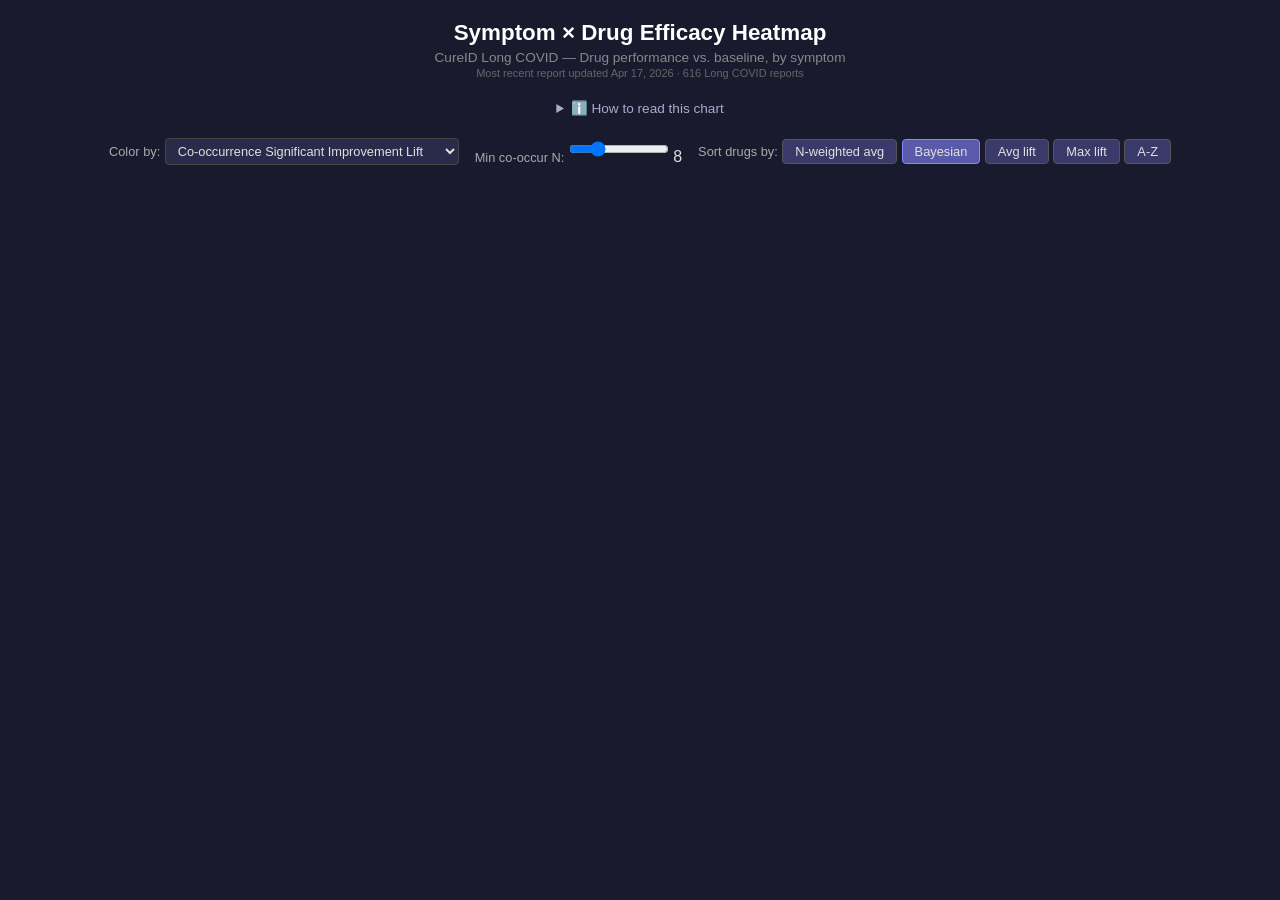
==== commit 2bce894c: "Make visualizations disease-agnostic via config.json - Extract hardcoded disease_id=1988 into config" ====
--- a/drug_heatmap_viz.html
+++ b/drug_heatmap_viz.html
@@ -122,7 +122,7 @@
 <body>
 
 <h1>Symptom × Drug Efficacy Heatmap</h1>
-<p class="subtitle">CureID Long COVID — Co-occurrence significant improvement lift vs. baseline<br><span style="font-size:11px; color:#666;">Most recent report updated Apr 17, 2026 · 616 Long COVID reports</span></p>
+<p class="subtitle">CureID Long COVID — Drug performance vs. baseline, by symptom<br><span style="font-size:11px; color:#666;">Most recent report updated Apr 17, 2026 · 616 Long COVID reports</span></p>
 
 <details class="info-panel">
 <summary>ℹ️ How to read this chart</summary>
@@ -210,7 +210,7 @@
 
 <script src="https://d3js.org/d3.v7.min.js"></script>
 <script>
-const DATA = {"symptoms":[{"name":"Cognitive impairment / Brain fog (difficulty processing information or concentrating) (Cognitive dysfunction)","short":"Brain Fog","n":367,"sig_rate":0.332,"impr_rate":0.79},{"name":"General fatigue","short":"Fatigue","n":343,"sig_rate":0.251,"impr_rate":0.843},{"name":"A worsening of symptoms that occurs after even minimum physical or cognitive exertion (Post-Exertional Malaise or PEM)","short":"PEM","n":300,"sig_rate":0.323,"impr_rate":0.867},{"name":"Abnormally fast heart rate or heart rate palpitations when the patient is standing up (Postural orthostatic tachycardia syndrome or POTS)","short":"POTS","n":228,"sig_rate":0.303,"impr_rate":0.768},{"name":"Difficulty falling asleep or staying asleep (Insomnia)","short":"Insomnia","n":197,"sig_rate":0.345,"impr_rate":0.726},{"name":"Abnormally fast heart rate or heart palpitations when the patient is laying down (Tachycardia/arrhythmia at rest)","short":"Tachycardia (rest)","n":160,"sig_rate":0.35,"impr_rate":0.662},{"name":"Frequent and/or debilitating headaches\u00a0(Migraine or chronic daily headache)","short":"Headache/Migraine","n":125,"sig_rate":0.368,"impr_rate":0.856},{"name":"Chronic nerve pain (burning, tingling, and/or numbness in the face, legs, and/or hands) (Neuropathic pain)","short":"Neuropathic Pain","n":78,"sig_rate":0.346,"impr_rate":0.846},{"name":"Muscle pain (Myalgia)","short":"Muscle Pain","n":77,"sig_rate":0.39,"impr_rate":0.896},{"name":"Feeling lightheaded or like they might faint when the patient stands up (Orthostatic syncope or presyncope)","short":"Orthostatic Presyncope","n":73,"sig_rate":0.384,"impr_rate":0.849},{"name":"A significant increase in blood pressure when the patient stands up (Orthostatic hypertension)","short":"A significant increase in blood pressure","n":71,"sig_rate":0.211,"impr_rate":0.31},{"name":"Joint pain (Arthralgia)","short":"Joint Pain","n":64,"sig_rate":0.391,"impr_rate":0.844},{"name":"Shortness of breath when exercising or being active (Exertional dyspnea)","short":"Exertional Dyspnea","n":57,"sig_rate":0.368,"impr_rate":0.947},{"name":"Anxiety","short":"Anxiety","n":50,"sig_rate":0.3,"impr_rate":0.88}],"drugs":["Budesonide-Formoterol","Hyperbaric Oxygen Therapy (HBOT)","CBD","Fexofenadine","Amantadine","Levothyroxine","Botulinum Toxin","Prednisone","Glutathione","Resveratrol","Rimegepant","Nattokinase","Hydroxyzine","Clopidogrel","Nortriptyline","Albuterol","Levocetirizine","Diphenhydramine","Montelukast","Fluvoxamine","Quercetin","Atorvastatin","Cetirizine","Vitamin B12","Valacyclovir","Acetaminophen","Gabapentin","Famotidine","Melatonin","Metformin","Colchicine","Paxlovid (Nirmatrelvir-Ritonavir)","Aspirin","Ketotifen","Metoprolol","Probiotic","Pyridostigmine","Serrapeptase","Ondansetron","Apixaban (Eliquis)","Sumatriptan","Escitalopram","CoQ10","Modafinil","Iron","Methylphenidate","Vitamin C","Low Dose Aripiprazole","Omeprazole","Loratadine","Turmeric","Baclofen","Vitamin D3","Venlafaxine","Atenolol","Bisoprolol","Omega-3 Fatty Acids","Fish Oil","Erenumab","Electrolytes","Propranolol","Trazodone","Fludrocortisone","Bupropion","Nicotine Patch","Low Dose Naltrexone (LDN)","Cromolyn Sodium","Lumbrokinase","Sertraline","Magnesium","Ivabradine","Maraviroc","Amitriptyline","Guanfacine","Midodrine","N-Acetylcysteine (NAC)","Nattokinase + Serrapeptase","Fluticasone","Lorazepam","Ibuprofen","Alpha Lipoic Acid","Duloxetine","Acetyl-L-Carnitine","Pregabalin","Zolpidem","Berberine"],"cells":[{"symptom":"Brain Fog","drug":"Nattokinase + Serrapeptase","cooccur_n":14,"cooccur_sig_rate":0.286,"cooccur_sig_lift":-0.111,"cooccur_impr_rate":1.0,"cooccur_impr_lift":0.121,"attr_n":0,"attr_sig_rate":null,"attr_sig_lift":null,"dist":{"resolved":1,"significant":3,"moderate":8,"mild":2,"unchanged":0,"worsened":0}},{"symptom":"Brain Fog","drug":"Electrolytes","cooccur_n":12,"cooccur_sig_rate":0.417,"cooccur_sig_lift":0.028,"cooccur_impr_rate":1.0,"cooccur_impr_lift":0.12,"attr_n":0,"attr_sig_rate":null,"attr_sig_lift":null,"dist":{"resolved":2,"significant":3,"moderate":3,"mild":4,"unchanged":0,"worsened":0}},{"symptom":"Brain Fog","drug":"Fluticasone","cooccur_n":9,"cooccur_sig_rate":0.333,"cooccur_sig_lift":-0.059,"cooccur_impr_rate":1.0,"cooccur_impr_lift":0.118,"attr_n":0,"attr_sig_rate":null,"attr_sig_lift":null,"dist":{"resolved":0,"significant":3,"moderate":4,"mild":2,"unchanged":0,"worsened":0}},{"symptom":"Brain Fog","drug":"Fluvoxamine","cooccur_n":8,"cooccur_sig_rate":0.25,"cooccur_sig_lift":-0.145,"cooccur_impr_rate":1.0,"cooccur_impr_lift":0.118,"attr_n":0,"attr_sig_rate":null,"attr_sig_lift":null,"dist":{"resolved":0,"significant":2,"moderate":3,"mild":3,"unchanged":0,"worsened":0}},{"symptom":"Brain Fog","drug":"Hyperbaric Oxygen Therapy (HBOT)","cooccur_n":7,"cooccur_sig_rate":0.571,"cooccur_sig_lift":0.186,"cooccur_impr_rate":1.0,"cooccur_impr_lift":0.117,"attr_n":5,"attr_sig_rate":0.4,"attr_sig_lift":-0.01,"dist":{"resolved":0,"significant":4,"moderate":2,"mild":1,"unchanged":0,"worsened":0}},{"symptom":"Brain Fog","drug":"Resveratrol","cooccur_n":6,"cooccur_sig_rate":0.667,"cooccur_sig_lift":0.283,"cooccur_impr_rate":1.0,"cooccur_impr_lift":0.117,"attr_n":0,"attr_sig_rate":null,"attr_sig_lift":null,"dist":{"resolved":0,"significant":4,"moderate":1,"mild":1,"unchanged":0,"worsened":0}},{"symptom":"Brain Fog","drug":"Budesonide-Formoterol","cooccur_n":6,"cooccur_sig_rate":0.5,"cooccur_sig_lift":0.112,"cooccur_impr_rate":1.0,"cooccur_impr_lift":0.117,"attr_n":0,"attr_sig_rate":null,"attr_sig_lift":null,"dist":{"resolved":0,"significant":3,"moderate":3,"mild":0,"unchanged":0,"worsened":0}},{"symptom":"Brain Fog","drug":"Rimegepant","cooccur_n":6,"cooccur_sig_rate":0.333,"cooccur_sig_lift":-0.058,"cooccur_impr_rate":1.0,"cooccur_impr_lift":0.117,"attr_n":0,"attr_sig_rate":null,"attr_sig_lift":null,"dist":{"resolved":0,"significant":2,"moderate":4,"mild":0,"unchanged":0,"worsened":0}},{"symptom":"Brain Fog","drug":"Prednisone","cooccur_n":6,"cooccur_sig_rate":0.667,"cooccur_sig_lift":0.283,"cooccur_impr_rate":1.0,"cooccur_impr_lift":0.117,"attr_n":0,"attr_sig_rate":null,"attr_sig_lift":null,"dist":{"resolved":0,"significant":4,"moderate":1,"mild":1,"unchanged":0,"worsened":0}},{"symptom":"Brain Fog","drug":"Escitalopram","cooccur_n":6,"cooccur_sig_rate":0.333,"cooccur_sig_lift":-0.058,"cooccur_impr_rate":1.0,"cooccur_impr_lift":0.117,"attr_n":0,"attr_sig_rate":null,"attr_sig_lift":null,"dist":{"resolved":0,"significant":2,"moderate":3,"mild":1,"unchanged":0,"worsened":0}},{"symptom":"Brain Fog","drug":"Diphenhydramine","cooccur_n":6,"cooccur_sig_rate":0.333,"cooccur_sig_lift":-0.058,"cooccur_impr_rate":1.0,"cooccur_impr_lift":0.117,"attr_n":0,"attr_sig_rate":null,"attr_sig_lift":null,"dist":{"resolved":0,"significant":2,"moderate":3,"mild":1,"unchanged":0,"worsened":0}},{"symptom":"Brain Fog","drug":"Serrapeptase","cooccur_n":6,"cooccur_sig_rate":0.333,"cooccur_sig_lift":-0.058,"cooccur_impr_rate":1.0,"cooccur_impr_lift":0.117,"attr_n":0,"attr_sig_rate":null,"attr_sig_lift":null,"dist":{"resolved":0,"significant":2,"moderate":4,"mild":0,"unchanged":0,"worsened":0}},{"symptom":"Brain Fog","drug":"Nortriptyline","cooccur_n":5,"cooccur_sig_rate":0.6,"cooccur_sig_lift":0.214,"cooccur_impr_rate":1.0,"cooccur_impr_lift":0.116,"attr_n":0,"attr_sig_rate":null,"attr_sig_lift":null,"dist":{"resolved":1,"significant":2,"moderate":2,"mild":0,"unchanged":0,"worsened":0}},{"symptom":"Brain Fog","drug":"Berberine","cooccur_n":5,"cooccur_sig_rate":0.2,"cooccur_sig_lift":-0.194,"cooccur_impr_rate":1.0,"cooccur_impr_lift":0.116,"attr_n":0,"attr_sig_rate":null,"attr_sig_lift":null,"dist":{"resolved":0,"significant":1,"moderate":2,"mild":2,"unchanged":0,"worsened":0}},{"symptom":"Brain Fog","drug":"Lorazepam","cooccur_n":5,"cooccur_sig_rate":0.4,"cooccur_sig_lift":0.01,"cooccur_impr_rate":1.0,"cooccur_impr_lift":0.116,"attr_n":0,"attr_sig_rate":null,"attr_sig_lift":null,"dist":{"resolved":0,"significant":2,"moderate":1,"mild":2,"unchanged":0,"worsened":0}},{"symptom":"Brain Fog","drug":"Botulinum Toxin","cooccur_n":5,"cooccur_sig_rate":0.6,"cooccur_sig_lift":0.214,"cooccur_impr_rate":1.0,"cooccur_impr_lift":0.116,"attr_n":0,"attr_sig_rate":null,"attr_sig_lift":null,"dist":{"resolved":0,"significant":3,"moderate":2,"mild":0,"unchanged":0,"worsened":0}},{"symptom":"Brain Fog","drug":"Bisoprolol","cooccur_n":5,"cooccur_sig_rate":0.4,"cooccur_sig_lift":0.01,"cooccur_impr_rate":1.0,"cooccur_impr_lift":0.116,"attr_n":0,"attr_sig_rate":null,"attr_sig_lift":null,"dist":{"resolved":0,"significant":2,"moderate":2,"mild":1,"unchanged":0,"worsened":0}},{"symptom":"Brain Fog","drug":"Fexofenadine","cooccur_n":26,"cooccur_sig_rate":0.538,"cooccur_sig_lift":0.166,"cooccur_impr_rate":0.962,"cooccur_impr_lift":0.084,"attr_n":11,"attr_sig_rate":0.545,"attr_sig_lift":0.135,"dist":{"resolved":3,"significant":11,"moderate":6,"mild":5,"unchanged":1,"worsened":0}},{"symptom":"Brain Fog","drug":"Vitamin B12","cooccur_n":19,"cooccur_sig_rate":0.368,"cooccur_sig_lift":-0.024,"cooccur_impr_rate":0.947,"cooccur_impr_lift":0.066,"attr_n":0,"attr_sig_rate":null,"attr_sig_lift":null,"dist":{"resolved":2,"significant":5,"moderate":7,"mild":4,"unchanged":1,"worsened":0}},{"symptom":"Brain Fog","drug":"Pyridostigmine","cooccur_n":19,"cooccur_sig_rate":0.421,"cooccur_sig_lift":0.033,"cooccur_impr_rate":0.947,"cooccur_impr_lift":0.066,"attr_n":5,"attr_sig_rate":0.4,"attr_sig_lift":-0.01,"dist":{"resolved":0,"significant":8,"moderate":8,"mild":2,"unchanged":1,"worsened":0}},{"symptom":"Brain Fog","drug":"Melatonin","cooccur_n":34,"cooccur_sig_rate":0.382,"cooccur_sig_lift":-0.009,"cooccur_impr_rate":0.941,"cooccur_impr_lift":0.064,"attr_n":6,"attr_sig_rate":0.333,"attr_sig_lift":-0.077,"dist":{"resolved":1,"significant":12,"moderate":11,"mild":8,"unchanged":2,"worsened":0}},{"symptom":"Brain Fog","drug":"Cetirizine","cooccur_n":34,"cooccur_sig_rate":0.382,"cooccur_sig_lift":-0.009,"cooccur_impr_rate":0.941,"cooccur_impr_lift":0.064,"attr_n":5,"attr_sig_rate":0.6,"attr_sig_lift":0.19,"dist":{"resolved":2,"significant":11,"moderate":10,"mild":9,"unchanged":1,"worsened":1}},{"symptom":"Brain Fog","drug":"Midodrine","cooccur_n":18,"cooccur_sig_rate":0.333,"cooccur_sig_lift":-0.061,"cooccur_impr_rate":0.944,"cooccur_impr_lift":0.063,"attr_n":0,"attr_sig_rate":null,"attr_sig_lift":null,"dist":{"resolved":1,"significant":5,"moderate":4,"mild":7,"unchanged":0,"worsened":1}},{"symptom":"Brain Fog","drug":"Montelukast","cooccur_n":17,"cooccur_sig_rate":0.412,"cooccur_sig_lift":0.023,"cooccur_impr_rate":0.941,"cooccur_impr_lift":0.059,"attr_n":0,"attr_sig_rate":null,"attr_sig_lift":null,"dist":{"resolved":0,"significant":7,"moderate":6,"mild":3,"unchanged":1,"worsened":0}},{"symptom":"Brain Fog","drug":"Modafinil","cooccur_n":15,"cooccur_sig_rate":0.533,"cooccur_sig_lift":0.152,"cooccur_impr_rate":0.933,"cooccur_impr_lift":0.05,"attr_n":12,"attr_sig_rate":0.583,"attr_sig_lift":0.173,"dist":{"resolved":0,"significant":8,"moderate":3,"mild":3,"unchanged":0,"worsened":1}},{"symptom":"Brain Fog","drug":"Albuterol","cooccur_n":13,"cooccur_sig_rate":0.462,"cooccur_sig_lift":0.075,"cooccur_impr_rate":0.923,"cooccur_impr_lift":0.039,"attr_n":0,"attr_sig_rate":null,"attr_sig_lift":null,"dist":{"resolved":1,"significant":5,"moderate":5,"mild":1,"unchanged":0,"worsened":0}},{"symptom":"Brain Fog","drug":"Propranolol","cooccur_n":37,"cooccur_sig_rate":0.27,"cooccur_sig_lift":-0.141,"cooccur_impr_rate":0.919,"cooccur_impr_lift":0.039,"attr_n":0,"attr_sig_rate":null,"attr_sig_lift":null,"dist":{"resolved":1,"significant":9,"moderate":21,"mild":3,"unchanged":2,"worsened":1}},{"symptom":"Brain Fog","drug":"Ketotifen","cooccur_n":24,"cooccur_sig_rate":0.542,"cooccur_sig_lift":0.168,"cooccur_impr_rate":0.917,"cooccur_impr_lift":0.034,"attr_n":6,"attr_sig_rate":0.5,"attr_sig_lift":0.09,"dist":{"resolved":2,"significant":11,"moderate":5,"mild":4,"unchanged":1,"worsened":1}},{"symptom":"Brain Fog","drug":"Acetyl-L-Carnitine","cooccur_n":12,"cooccur_sig_rate":0.25,"cooccur_sig_lift":-0.147,"cooccur_impr_rate":0.917,"cooccur_impr_lift":0.032,"attr_n":0,"attr_sig_rate":null,"attr_sig_lift":null,"dist":{"resolved":1,"significant":2,"moderate":6,"mild":2,"unchanged":0,"worsened":0}},{"symptom":"Brain Fog","drug":"Aspirin","cooccur_n":33,"cooccur_sig_rate":0.303,"cooccur_sig_lift":-0.101,"cooccur_impr_rate":0.909,"cooccur_impr_lift":0.026,"attr_n":6,"attr_sig_rate":0.5,"attr_sig_lift":0.09,"dist":{"resolved":3,"significant":7,"moderate":13,"mild":7,"unchanged":3,"worsened":0}},{"symptom":"Brain Fog","drug":"Clopidogrel","cooccur_n":11,"cooccur_sig_rate":0.455,"cooccur_sig_lift":0.067,"cooccur_impr_rate":0.909,"cooccur_impr_lift":0.024,"attr_n":5,"attr_sig_rate":0.6,"attr_sig_lift":0.19,"dist":{"resolved":2,"significant":3,"moderate":4,"mild":1,"unchanged":1,"worsened":0}},{"symptom":"Brain Fog","drug":"Ivabradine","cooccur_n":31,"cooccur_sig_rate":0.419,"cooccur_sig_lift":0.033,"cooccur_impr_rate":0.903,"cooccur_impr_lift":0.02,"attr_n":0,"attr_sig_rate":null,"attr_sig_lift":null,"dist":{"resolved":2,"significant":11,"moderate":11,"mild":4,"unchanged":3,"worsened":0}},{"symptom":"Brain Fog","drug":"Cromolyn Sodium","cooccur_n":20,"cooccur_sig_rate":0.3,"cooccur_sig_lift":-0.098,"cooccur_impr_rate":0.9,"cooccur_impr_lift":0.015,"attr_n":0,"attr_sig_rate":null,"attr_sig_lift":null,"dist":{"resolved":0,"significant":6,"moderate":10,"mild":2,"unchanged":2,"worsened":0}},{"symptom":"Brain Fog","drug":"Fludrocortisone","cooccur_n":10,"cooccur_sig_rate":0.2,"cooccur_sig_lift":-0.198,"cooccur_impr_rate":0.9,"cooccur_impr_lift":0.014,"attr_n":0,"attr_sig_rate":null,"attr_sig_lift":null,"dist":{"resolved":1,"significant":1,"moderate":3,"mild":4,"unchanged":1,"worsened":0}},{"symptom":"Brain Fog","drug":"Valacyclovir","cooccur_n":18,"cooccur_sig_rate":0.611,"cooccur_sig_lift":0.238,"cooccur_impr_rate":0.889,"cooccur_impr_lift":0.003,"attr_n":0,"attr_sig_rate":null,"attr_sig_lift":null,"dist":{"resolved":1,"significant":10,"moderate":5,"mild":0,"unchanged":1,"worsened":1}},{"symptom":"Brain Fog","drug":"Levocetirizine","cooccur_n":9,"cooccur_sig_rate":0.667,"cooccur_sig_lift":0.287,"cooccur_impr_rate":0.889,"cooccur_impr_lift":0.003,"attr_n":0,"attr_sig_rate":null,"attr_sig_lift":null,"dist":{"resolved":2,"significant":4,"moderate":2,"mild":0,"unchanged":1,"worsened":0}},{"symptom":"Brain Fog","drug":"Fish Oil","cooccur_n":9,"cooccur_sig_rate":0.222,"cooccur_sig_lift":-0.174,"cooccur_impr_rate":0.889,"cooccur_impr_lift":0.003,"attr_n":0,"attr_sig_rate":null,"attr_sig_lift":null,"dist":{"resolved":0,"significant":2,"moderate":2,"mild":4,"unchanged":0,"worsened":0}},{"symptom":"Brain Fog","drug":"Low Dose Naltrexone (LDN)","cooccur_n":106,"cooccur_sig_rate":0.34,"cooccur_sig_lift":-0.089,"cooccur_impr_rate":0.887,"cooccur_impr_lift":0.001,"attr_n":61,"attr_sig_rate":0.393,"attr_sig_lift":-0.017,"dist":{"resolved":1,"significant":35,"moderate":37,"mild":21,"unchanged":6,"worsened":5}},{"symptom":"Brain Fog","drug":"Famotidine","cooccur_n":53,"cooccur_sig_rate":0.396,"cooccur_sig_lift":0.008,"cooccur_impr_rate":0.887,"cooccur_impr_lift":0.001,"attr_n":9,"attr_sig_rate":0.556,"attr_sig_lift":0.145,"dist":{"resolved":3,"significant":18,"moderate":15,"mild":11,"unchanged":3,"worsened":1}},{"symptom":"Brain Fog","drug":"Magnesium","cooccur_n":25,"cooccur_sig_rate":0.24,"cooccur_sig_lift":-0.167,"cooccur_impr_rate":0.88,"cooccur_impr_lift":-0.007,"attr_n":6,"attr_sig_rate":0.333,"attr_sig_lift":-0.077,"dist":{"resolved":2,"significant":4,"moderate":10,"mild":6,"unchanged":2,"worsened":0}},{"symptom":"Brain Fog","drug":"Zolpidem","cooccur_n":8,"cooccur_sig_rate":0.375,"cooccur_sig_lift":-0.016,"cooccur_impr_rate":0.875,"cooccur_impr_lift":-0.012,"attr_n":0,"attr_sig_rate":null,"attr_sig_lift":null,"dist":{"resolved":1,"significant":2,"moderate":3,"mild":1,"unchanged":0,"worsened":1}},{"symptom":"Brain Fog","drug":"Guanfacine","cooccur_n":23,"cooccur_sig_rate":0.348,"cooccur_sig_lift":-0.047,"cooccur_impr_rate":0.87,"cooccur_impr_lift":-0.018,"attr_n":19,"attr_sig_rate":0.526,"attr_sig_lift":0.116,"dist":{"resolved":1,"significant":7,"moderate":7,"mild":5,"unchanged":3,"worsened":0}},{"symptom":"Brain Fog","drug":"Apixaban (Eliquis)","cooccur_n":15,"cooccur_sig_rate":0.333,"cooccur_sig_lift":-0.061,"cooccur_impr_rate":0.867,"cooccur_impr_lift":-0.021,"attr_n":6,"attr_sig_rate":0.333,"attr_sig_lift":-0.077,"dist":{"resolved":1,"significant":4,"moderate":4,"mild":4,"unchanged":2,"worsened":0}},{"symptom":"Brain Fog","drug":"Nicotine Patch","cooccur_n":22,"cooccur_sig_rate":0.318,"cooccur_sig_lift":-0.079,"cooccur_impr_rate":0.864,"cooccur_impr_lift":-0.025,"attr_n":11,"attr_sig_rate":0.273,"attr_sig_lift":-0.138,"dist":{"resolved":0,"significant":7,"moderate":8,"mild":4,"unchanged":2,"worsened":0}},{"symptom":"Brain Fog","drug":"Trazodone","cooccur_n":7,"cooccur_sig_rate":0.429,"cooccur_sig_lift":0.039,"cooccur_impr_rate":0.857,"cooccur_impr_lift":-0.03,"attr_n":0,"attr_sig_rate":null,"attr_sig_lift":null,"dist":{"resolved":0,"significant":3,"moderate":0,"mild":3,"unchanged":0,"worsened":1}},{"symptom":"Brain Fog","drug":"Venlafaxine","cooccur_n":7,"cooccur_sig_rate":0.286,"cooccur_sig_lift":-0.108,"cooccur_impr_rate":0.857,"cooccur_impr_lift":-0.03,"attr_n":0,"attr_sig_rate":null,"attr_sig_lift":null,"dist":{"resolved":0,"significant":2,"moderate":3,"mild":1,"unchanged":1,"worsened":0}},{"symptom":"Brain Fog","drug":"Hydroxyzine","cooccur_n":7,"cooccur_sig_rate":0.571,"cooccur_sig_lift":0.186,"cooccur_impr_rate":0.857,"cooccur_impr_lift":-0.03,"attr_n":0,"attr_sig_rate":null,"attr_sig_lift":null,"dist":{"resolved":1,"significant":3,"moderate":1,"mild":1,"unchanged":0,"worsened":1}},{"symptom":"Brain Fog","drug":"Metoprolol","cooccur_n":13,"cooccur_sig_rate":0.538,"cooccur_sig_lift":0.156,"cooccur_impr_rate":0.846,"cooccur_impr_lift":-0.042,"attr_n":0,"attr_sig_rate":null,"attr_sig_lift":null,"dist":{"resolved":0,"significant":7,"moderate":2,"mild":2,"unchanged":2,"worsened":0}},{"symptom":"Brain Fog","drug":"Low Dose Aripiprazole","cooccur_n":19,"cooccur_sig_rate":0.316,"cooccur_sig_lift":-0.081,"cooccur_impr_rate":0.842,"cooccur_impr_lift":-0.048,"attr_n":10,"attr_sig_rate":0.4,"attr_sig_lift":-0.01,"dist":{"resolved":1,"significant":5,"moderate":7,"mild":3,"unchanged":2,"worsened":1}},{"symptom":"Brain Fog","drug":"Omega-3 Fatty Acids","cooccur_n":6,"cooccur_sig_rate":0.167,"cooccur_sig_lift":-0.229,"cooccur_impr_rate":0.833,"cooccur_impr_lift":-0.054,"attr_n":0,"attr_sig_rate":null,"attr_sig_lift":null,"dist":{"resolved":0,"significant":1,"moderate":4,"mild":0,"unchanged":1,"worsened":0}},{"symptom":"Brain Fog","drug":"CBD","cooccur_n":6,"cooccur_sig_rate":0.333,"cooccur_sig_lift":-0.058,"cooccur_impr_rate":0.833,"cooccur_impr_lift":-0.054,"attr_n":0,"attr_sig_rate":null,"attr_sig_lift":null,"dist":{"resolved":0,"significant":2,"moderate":3,"mild":0,"unchanged":1,"worsened":0}},{"symptom":"Brain Fog","drug":"Lumbrokinase","cooccur_n":6,"cooccur_sig_rate":0.5,"cooccur_sig_lift":0.112,"cooccur_impr_rate":0.833,"cooccur_impr_lift":-0.054,"attr_n":0,"attr_sig_rate":null,"attr_sig_lift":null,"dist":{"resolved":1,"significant":2,"moderate":2,"mild":0,"unchanged":1,"worsened":0}},{"symptom":"Brain Fog","drug":"Erenumab","cooccur_n":6,"cooccur_sig_rate":0.5,"cooccur_sig_lift":0.112,"cooccur_impr_rate":0.833,"cooccur_impr_lift":-0.054,"attr_n":0,"attr_sig_rate":null,"attr_sig_lift":null,"dist":{"resolved":1,"significant":2,"moderate":2,"mild":0,"unchanged":1,"worsened":0}},{"symptom":"Brain Fog","drug":"Amantadine","cooccur_n":12,"cooccur_sig_rate":0.333,"cooccur_sig_lift":-0.06,"cooccur_impr_rate":0.833,"cooccur_impr_lift":-0.056,"attr_n":6,"attr_sig_rate":0.5,"attr_sig_lift":0.09,"dist":{"resolved":2,"significant":2,"moderate":4,"mild":2,"unchanged":2,"worsened":0}},{"symptom":"Brain Fog","drug":"Paxlovid (Nirmatrelvir-Ritonavir)","cooccur_n":12,"cooccur_sig_rate":0.417,"cooccur_sig_lift":0.028,"cooccur_impr_rate":0.833,"cooccur_impr_lift":-0.056,"attr_n":5,"attr_sig_rate":0.6,"attr_sig_lift":0.19,"dist":{"resolved":2,"significant":3,"moderate":1,"mild":4,"unchanged":2,"worsened":0}},{"symptom":"Brain Fog","drug":"Quercetin","cooccur_n":24,"cooccur_sig_rate":0.292,"cooccur_sig_lift":-0.109,"cooccur_impr_rate":0.833,"cooccur_impr_lift":-0.059,"attr_n":0,"attr_sig_rate":null,"attr_sig_lift":null,"dist":{"resolved":0,"significant":7,"moderate":9,"mild":4,"unchanged":2,"worsened":1}},{"symptom":"Brain Fog","drug":"Bupropion","cooccur_n":17,"cooccur_sig_rate":0.353,"cooccur_sig_lift":-0.04,"cooccur_impr_rate":0.824,"cooccur_impr_lift":-0.067,"attr_n":5,"attr_sig_rate":0.4,"attr_sig_lift":-0.01,"dist":{"resolved":1,"significant":5,"moderate":5,"mild":3,"unchanged":0,"worsened":3}},{"symptom":"Brain Fog","drug":"Metformin","cooccur_n":22,"cooccur_sig_rate":0.455,"cooccur_sig_lift":0.071,"cooccur_impr_rate":0.818,"cooccur_impr_lift":-0.075,"attr_n":6,"attr_sig_rate":0.167,"attr_sig_lift":-0.244,"dist":{"resolved":4,"significant":6,"moderate":6,"mild":2,"unchanged":3,"worsened":1}},{"symptom":"Brain Fog","drug":"Turmeric","cooccur_n":16,"cooccur_sig_rate":0.188,"cooccur_sig_lift":-0.217,"cooccur_impr_rate":0.812,"cooccur_impr_lift":-0.079,"attr_n":0,"attr_sig_rate":null,"attr_sig_lift":null,"dist":{"resolved":0,"significant":3,"moderate":6,"mild":4,"unchanged":0,"worsened":1}},{"symptom":"Brain Fog","drug":"Nattokinase","cooccur_n":21,"cooccur_sig_rate":0.381,"cooccur_sig_lift":-0.01,"cooccur_impr_rate":0.81,"cooccur_impr_lift":-0.084,"attr_n":12,"attr_sig_rate":0.417,"attr_sig_lift":0.006,"dist":{"resolved":1,"significant":7,"moderate":5,"mild":4,"unchanged":1,"worsened":2}},{"symptom":"Brain Fog","drug":"CoQ10","cooccur_n":43,"cooccur_sig_rate":0.233,"cooccur_sig_lift":-0.191,"cooccur_impr_rate":0.814,"cooccur_impr_lift":-0.088,"attr_n":15,"attr_sig_rate":0.2,"attr_sig_lift":-0.21,"dist":{"resolved":2,"significant":8,"moderate":15,"mild":10,"unchanged":4,"worsened":3}},{"symptom":"Brain Fog","drug":"Levothyroxine","cooccur_n":5,"cooccur_sig_rate":0.6,"cooccur_sig_lift":0.214,"cooccur_impr_rate":0.8,"cooccur_impr_lift":-0.088,"attr_n":0,"attr_sig_rate":null,"attr_sig_lift":null,"dist":{"resolved":1,"significant":2,"moderate":1,"mild":0,"unchanged":1,"worsened":0}},{"symptom":"Brain Fog","drug":"Alpha Lipoic Acid","cooccur_n":10,"cooccur_sig_rate":0.1,"cooccur_sig_lift":-0.303,"cooccur_impr_rate":0.8,"cooccur_impr_lift":-0.09,"attr_n":0,"attr_sig_rate":null,"attr_sig_lift":null,"dist":{"resolved":0,"significant":1,"moderate":5,"mild":2,"unchanged":1,"worsened":0}},{"symptom":"Brain Fog","drug":"Amitriptyline","cooccur_n":10,"cooccur_sig_rate":0.3,"cooccur_sig_lift":-0.094,"cooccur_impr_rate":0.8,"cooccur_impr_lift":-0.09,"attr_n":0,"attr_sig_rate":null,"attr_sig_lift":null,"dist":{"resolved":1,"significant":2,"moderate":3,"mild":2,"unchanged":0,"worsened":1}},{"symptom":"Brain Fog","drug":"Sertraline","cooccur_n":10,"cooccur_sig_rate":0.3,"cooccur_sig_lift":-0.094,"cooccur_impr_rate":0.8,"cooccur_impr_lift":-0.09,"attr_n":0,"attr_sig_rate":null,"attr_sig_lift":null,"dist":{"resolved":0,"significant":3,"moderate":3,"mild":2,"unchanged":2,"worsened":0}},{"symptom":"Brain Fog","drug":"Iron","cooccur_n":15,"cooccur_sig_rate":0.333,"cooccur_sig_lift":-0.061,"cooccur_impr_rate":0.8,"cooccur_impr_lift":-0.092,"attr_n":0,"attr_sig_rate":null,"attr_sig_lift":null,"dist":{"resolved":2,"significant":3,"moderate":4,"mild":3,"unchanged":2,"worsened":1}},{"symptom":"Brain Fog","drug":"Gabapentin","cooccur_n":20,"cooccur_sig_rate":0.35,"cooccur_sig_lift":-0.044,"cooccur_impr_rate":0.8,"cooccur_impr_lift":-0.094,"attr_n":0,"attr_sig_rate":null,"attr_sig_lift":null,"dist":{"resolved":0,"significant":7,"moderate":7,"mild":2,"unchanged":2,"worsened":1}},{"symptom":"Brain Fog","drug":"Loratadine","cooccur_n":19,"cooccur_sig_rate":0.211,"cooccur_sig_lift":-0.195,"cooccur_impr_rate":0.789,"cooccur_impr_lift":-0.105,"attr_n":0,"attr_sig_rate":null,"attr_sig_lift":null,"dist":{"resolved":0,"significant":4,"moderate":6,"mild":5,"unchanged":2,"worsened":1}},{"symptom":"Brain Fog","drug":"Vitamin D3","cooccur_n":34,"cooccur_sig_rate":0.324,"cooccur_sig_lift":-0.077,"cooccur_impr_rate":0.794,"cooccur_impr_lift":-0.107,"attr_n":6,"attr_sig_rate":0.167,"attr_sig_lift":-0.244,"dist":{"resolved":2,"significant":9,"moderate":11,"mild":5,"unchanged":5,"worsened":2}},{"symptom":"Brain Fog","drug":"N-Acetylcysteine (NAC)","cooccur_n":48,"cooccur_sig_rate":0.208,"cooccur_sig_lift":-0.226,"cooccur_impr_rate":0.792,"cooccur_impr_lift":-0.117,"attr_n":24,"attr_sig_rate":0.333,"attr_sig_lift":-0.077,"dist":{"resolved":1,"significant":9,"moderate":18,"mild":10,"unchanged":6,"worsened":2}},{"symptom":"Brain Fog","drug":"Methylphenidate","cooccur_n":13,"cooccur_sig_rate":0.308,"cooccur_sig_lift":-0.087,"cooccur_impr_rate":0.769,"cooccur_impr_lift":-0.123,"attr_n":6,"attr_sig_rate":0.5,"attr_sig_lift":0.09,"dist":{"resolved":1,"significant":3,"moderate":5,"mild":1,"unchanged":2,"worsened":0}},{"symptom":"Brain Fog","drug":"Acetaminophen","cooccur_n":8,"cooccur_sig_rate":0.375,"cooccur_sig_lift":-0.016,"cooccur_impr_rate":0.75,"cooccur_impr_lift":-0.141,"attr_n":0,"attr_sig_rate":null,"attr_sig_lift":null,"dist":{"resolved":0,"significant":3,"moderate":1,"mild":2,"unchanged":0,"worsened":1}},{"symptom":"Brain Fog","drug":"Omeprazole","cooccur_n":8,"cooccur_sig_rate":0.0,"cooccur_sig_lift":-0.403,"cooccur_impr_rate":0.75,"cooccur_impr_lift":-0.141,"attr_n":0,"attr_sig_rate":null,"attr_sig_lift":null,"dist":{"resolved":0,"significant":0,"moderate":4,"mild":2,"unchanged":0,"worsened":0}},{"symptom":"Brain Fog","drug":"Duloxetine","cooccur_n":12,"cooccur_sig_rate":0.25,"cooccur_sig_lift":-0.147,"cooccur_impr_rate":0.75,"cooccur_impr_lift":-0.143,"attr_n":0,"attr_sig_rate":null,"attr_sig_lift":null,"dist":{"resolved":0,"significant":3,"moderate":4,"mild":2,"unchanged":1,"worsened":1}},{"symptom":"Brain Fog","drug":"Probiotic","cooccur_n":24,"cooccur_sig_rate":0.208,"cooccur_sig_lift":-0.202,"cooccur_impr_rate":0.75,"cooccur_impr_lift":-0.151,"attr_n":0,"attr_sig_rate":null,"attr_sig_lift":null,"dist":{"resolved":1,"significant":4,"moderate":9,"mild":4,"unchanged":3,"worsened":1}},{"symptom":"Brain Fog","drug":"Vitamin C","cooccur_n":15,"cooccur_sig_rate":0.133,"cooccur_sig_lift":-0.274,"cooccur_impr_rate":0.733,"cooccur_impr_lift":-0.163,"attr_n":0,"attr_sig_rate":null,"attr_sig_lift":null,"dist":{"resolved":0,"significant":2,"moderate":6,"mild":3,"unchanged":3,"worsened":0}},{"symptom":"Brain Fog","drug":"Ibuprofen","cooccur_n":7,"cooccur_sig_rate":0.143,"cooccur_sig_lift":-0.255,"cooccur_impr_rate":0.714,"cooccur_impr_lift":-0.177,"attr_n":0,"attr_sig_rate":null,"attr_sig_lift":null,"dist":{"resolved":0,"significant":1,"moderate":3,"mild":1,"unchanged":0,"worsened":1}},{"symptom":"Brain Fog","drug":"Pregabalin","cooccur_n":7,"cooccur_sig_rate":0.0,"cooccur_sig_lift":-0.402,"cooccur_impr_rate":0.714,"cooccur_impr_lift":-0.177,"attr_n":0,"attr_sig_rate":null,"attr_sig_lift":null,"dist":{"resolved":0,"significant":0,"moderate":5,"mild":0,"unchanged":1,"worsened":1}},{"symptom":"Brain Fog","drug":"Colchicine","cooccur_n":6,"cooccur_sig_rate":0.167,"cooccur_sig_lift":-0.229,"cooccur_impr_rate":0.667,"cooccur_impr_lift":-0.225,"attr_n":0,"attr_sig_rate":null,"attr_sig_lift":null,"dist":{"resolved":0,"significant":1,"moderate":1,"mild":2,"unchanged":1,"worsened":1}},{"symptom":"Brain Fog","drug":"Baclofen","cooccur_n":5,"cooccur_sig_rate":0.0,"cooccur_sig_lift":-0.398,"cooccur_impr_rate":0.6,"cooccur_impr_lift":-0.292,"attr_n":0,"attr_sig_rate":null,"attr_sig_lift":null,"dist":{"resolved":0,"significant":0,"moderate":1,"mild":2,"unchanged":1,"worsened":1}},{"symptom":"Brain Fog","drug":"Glutathione","cooccur_n":9,"cooccur_sig_rate":0.333,"cooccur_sig_lift":-0.059,"cooccur_impr_rate":0.556,"cooccur_impr_lift":-0.343,"attr_n":0,"attr_sig_rate":null,"attr_sig_lift":null,"dist":{"resolved":0,"significant":3,"moderate":0,"mild":2,"unchanged":3,"worsened":1}},{"symptom":"Fatigue","drug":"Vitamin C","cooccur_n":18,"cooccur_sig_rate":0.333,"cooccur_sig_lift":0.064,"cooccur_impr_rate":1.0,"cooccur_impr_lift":0.152,"attr_n":0,"attr_sig_rate":null,"attr_sig_lift":null,"dist":{"resolved":0,"significant":6,"moderate":7,"mild":5,"unchanged":0,"worsened":0}},{"symptom":"Fatigue","drug":"Nattokinase + Serrapeptase","cooccur_n":12,"cooccur_sig_rate":0.417,"cooccur_sig_lift":0.15,"cooccur_impr_rate":1.0,"cooccur_impr_lift":0.148,"attr_n":7,"attr_sig_rate":0.286,"attr_sig_lift":0.101,"dist":{"resolved":0,"significant":5,"moderate":2,"mild":5,"unchanged":0,"worsened":0}},{"symptom":"Fatigue","drug":"Fish Oil","cooccur_n":10,"cooccur_sig_rate":0.3,"cooccur_sig_lift":0.027,"cooccur_impr_rate":1.0,"cooccur_impr_lift":0.147,"attr_n":0,"attr_sig_rate":null,"attr_sig_lift":null,"dist":{"resolved":1,"significant":2,"moderate":2,"mild":5,"unchanged":0,"worsened":0}},{"symptom":"Fatigue","drug":"Valacyclovir","cooccur_n":10,"cooccur_sig_rate":0.2,"cooccur_sig_lift":-0.077,"cooccur_impr_rate":1.0,"cooccur_impr_lift":0.147,"attr_n":5,"attr_sig_rate":0.2,"attr_sig_lift":0.015,"dist":{"resolved":0,"significant":2,"moderate":4,"mild":4,"unchanged":0,"worsened":0}},{"symptom":"Fatigue","drug":"Electrolytes","cooccur_n":9,"cooccur_sig_rate":0.111,"cooccur_sig_lift":-0.169,"cooccur_impr_rate":1.0,"cooccur_impr_lift":0.146,"attr_n":0,"attr_sig_rate":null,"attr_sig_lift":null,"dist":{"resolved":0,"significant":1,"moderate":2,"mild":6,"unchanged":0,"worsened":0}},{"symptom":"Fatigue","drug":"CBD","cooccur_n":9,"cooccur_sig_rate":0.444,"cooccur_sig_lift":0.177,"cooccur_impr_rate":1.0,"cooccur_impr_lift":0.146,"attr_n":0,"attr_sig_rate":null,"attr_sig_lift":null,"dist":{"resolved":0,"significant":4,"moderate":3,"mild":2,"unchanged":0,"worsened":0}},{"symptom":"Fatigue","drug":"Alpha Lipoic Acid","cooccur_n":7,"cooccur_sig_rate":0.143,"cooccur_sig_lift":-0.135,"cooccur_impr_rate":1.0,"cooccur_impr_lift":0.145,"attr_n":0,"attr_sig_rate":null,"attr_sig_lift":null,"dist":{"resolved":1,"significant":0,"moderate":3,"mild":3,"unchanged":0,"worsened":0}},{"symptom":"Fatigue","drug":"Colchicine","cooccur_n":7,"cooccur_sig_rate":0.429,"cooccur_sig_lift":0.159,"cooccur_impr_rate":1.0,"cooccur_impr_lift":0.145,"attr_n":0,"attr_sig_rate":null,"attr_sig_lift":null,"dist":{"resolved":0,"significant":3,"moderate":2,"mild":2,"unchanged":0,"worsened":0}},{"symptom":"Fatigue","drug":"Prednisone","cooccur_n":5,"cooccur_sig_rate":0.2,"cooccur_sig_lift":-0.076,"cooccur_impr_rate":1.0,"cooccur_impr_lift":0.144,"attr_n":0,"attr_sig_rate":null,"attr_sig_lift":null,"dist":{"resolved":0,"significant":1,"moderate":1,"mild":3,"unchanged":0,"worsened":0}},{"symptom":"Fatigue","drug":"Escitalopram","cooccur_n":5,"cooccur_sig_rate":0.2,"cooccur_sig_lift":-0.076,"cooccur_impr_rate":1.0,"cooccur_impr_lift":0.144,"attr_n":0,"attr_sig_rate":null,"attr_sig_lift":null,"dist":{"resolved":0,"significant":1,"moderate":1,"mild":3,"unchanged":0,"worsened":0}},{"symptom":"Fatigue","drug":"Berberine","cooccur_n":5,"cooccur_sig_rate":0.0,"cooccur_sig_lift":-0.28,"cooccur_impr_rate":1.0,"cooccur_impr_lift":0.144,"attr_n":0,"attr_sig_rate":null,"attr_sig_lift":null,"dist":{"resolved":0,"significant":0,"moderate":1,"mild":4,"unchanged":0,"worsened":0}},{"symptom":"Fatigue","drug":"Botulinum Toxin","cooccur_n":5,"cooccur_sig_rate":0.4,"cooccur_sig_lift":0.128,"cooccur_impr_rate":1.0,"cooccur_impr_lift":0.144,"attr_n":0,"attr_sig_rate":null,"attr_sig_lift":null,"dist":{"resolved":0,"significant":2,"moderate":1,"mild":2,"unchanged":0,"worsened":0}},{"symptom":"Fatigue","drug":"Atenolol","cooccur_n":5,"cooccur_sig_rate":0.0,"cooccur_sig_lift":-0.28,"cooccur_impr_rate":1.0,"cooccur_impr_lift":0.144,"attr_n":0,"attr_sig_rate":null,"attr_sig_lift":null,"dist":{"resolved":0,"significant":0,"moderate":3,"mild":2,"unchanged":0,"worsened":0}},{"symptom":"Fatigue","drug":"Pyridostigmine","cooccur_n":19,"cooccur_sig_rate":0.158,"cooccur_sig_lift":-0.126,"cooccur_impr_rate":0.947,"cooccur_impr_lift":0.096,"attr_n":10,"attr_sig_rate":0.1,"attr_sig_lift":-0.085,"dist":{"resolved":0,"significant":3,"moderate":8,"mild":7,"unchanged":0,"worsened":1}},{"symptom":"Fatigue","drug":"Iron","cooccur_n":16,"cooccur_sig_rate":0.375,"cooccur_sig_lift":0.108,"cooccur_impr_rate":0.938,"cooccur_impr_lift":0.084,"attr_n":7,"attr_sig_rate":0.286,"attr_sig_lift":0.101,"dist":{"resolved":2,"significant":4,"moderate":2,"mild":7,"unchanged":1,"worsened":0}},{"symptom":"Fatigue","drug":"Amitriptyline","cooccur_n":12,"cooccur_sig_rate":0.083,"cooccur_sig_lift":-0.201,"cooccur_impr_rate":0.917,"cooccur_impr_lift":0.061,"attr_n":0,"attr_sig_rate":null,"attr_sig_lift":null,"dist":{"resolved":0,"significant":1,"moderate":3,"mild":7,"unchanged":1,"worsened":0}},{"symptom":"Fatigue","drug":"Albuterol","cooccur_n":12,"cooccur_sig_rate":0.167,"cooccur_sig_lift":-0.113,"cooccur_impr_rate":0.917,"cooccur_impr_lift":0.061,"attr_n":0,"attr_sig_rate":null,"attr_sig_lift":null,"dist":{"resolved":0,"significant":2,"moderate":5,"mild":4,"unchanged":0,"worsened":1}},{"symptom":"Fatigue","drug":"Levocetirizine","cooccur_n":11,"cooccur_sig_rate":0.273,"cooccur_sig_lift":-0.002,"cooccur_impr_rate":0.909,"cooccur_impr_lift":0.053,"attr_n":0,"attr_sig_rate":null,"attr_sig_lift":null,"dist":{"resolved":0,"significant":3,"moderate":2,"mild":5,"unchanged":1,"worsened":0}},{"symptom":"Fatigue","drug":"Cromolyn Sodium","cooccur_n":21,"cooccur_sig_rate":0.143,"cooccur_sig_lift":-0.143,"cooccur_impr_rate":0.905,"cooccur_impr_lift":0.05,"attr_n":0,"attr_sig_rate":null,"attr_sig_lift":null,"dist":{"resolved":0,"significant":3,"moderate":6,"mild":10,"unchanged":0,"worsened":0}},{"symptom":"Fatigue","drug":"Vitamin D3","cooccur_n":30,"cooccur_sig_rate":0.2,"cooccur_sig_lift":-0.084,"cooccur_impr_rate":0.9,"cooccur_impr_lift":0.047,"attr_n":5,"attr_sig_rate":0.2,"attr_sig_lift":0.015,"dist":{"resolved":2,"significant":4,"moderate":6,"mild":15,"unchanged":3,"worsened":0}},{"symptom":"Fatigue","drug":"Vitamin B12","cooccur_n":20,"cooccur_sig_rate":0.3,"cooccur_sig_lift":0.028,"cooccur_impr_rate":0.9,"cooccur_impr_lift":0.045,"attr_n":5,"attr_sig_rate":0.4,"attr_sig_lift":0.215,"dist":{"resolved":2,"significant":4,"moderate":6,"mild":6,"unchanged":2,"worsened":0}},{"symptom":"Fatigue","drug":"Modafinil","cooccur_n":10,"cooccur_sig_rate":0.2,"cooccur_sig_lift":-0.077,"cooccur_impr_rate":0.9,"cooccur_impr_lift":0.043,"attr_n":8,"attr_sig_rate":0.25,"attr_sig_lift":0.065,"dist":{"resolved":0,"significant":2,"moderate":4,"mild":3,"unchanged":1,"worsened":0}},{"symptom":"Fatigue","drug":"Hyperbaric Oxygen Therapy (HBOT)","cooccur_n":10,"cooccur_sig_rate":0.5,"cooccur_sig_lift":0.235,"cooccur_impr_rate":0.9,"cooccur_impr_lift":0.043,"attr_n":0,"attr_sig_rate":null,"attr_sig_lift":null,"dist":{"resolved":2,"significant":3,"moderate":3,"mild":1,"unchanged":1,"worsened":0}},{"symptom":"Fatigue","drug":"Guanfacine","cooccur_n":10,"cooccur_sig_rate":0.3,"cooccur_sig_lift":0.027,"cooccur_impr_rate":0.9,"cooccur_impr_lift":0.043,"attr_n":0,"attr_sig_rate":null,"attr_sig_lift":null,"dist":{"resolved":0,"significant":3,"moderate":1,"mild":5,"unchanged":1,"worsened":0}},{"symptom":"Fatigue","drug":"Magnesium","cooccur_n":28,"cooccur_sig_rate":0.214,"cooccur_sig_lift":-0.068,"cooccur_impr_rate":0.893,"cooccur_impr_lift":0.038,"attr_n":0,"attr_sig_rate":null,"attr_sig_lift":null,"dist":{"resolved":0,"significant":6,"moderate":7,"mild":12,"unchanged":3,"worsened":0}},{"symptom":"Fatigue","drug":"Quercetin","cooccur_n":18,"cooccur_sig_rate":0.278,"cooccur_sig_lift":0.004,"cooccur_impr_rate":0.889,"cooccur_impr_lift":0.032,"attr_n":0,"attr_sig_rate":null,"attr_sig_lift":null,"dist":{"resolved":2,"significant":3,"moderate":7,"mild":4,"unchanged":2,"worsened":0}},{"symptom":"Fatigue","drug":"Fludrocortisone","cooccur_n":9,"cooccur_sig_rate":0.222,"cooccur_sig_lift":-0.054,"cooccur_impr_rate":0.889,"cooccur_impr_lift":0.031,"attr_n":0,"attr_sig_rate":null,"attr_sig_lift":null,"dist":{"resolved":0,"significant":2,"moderate":4,"mild":2,"unchanged":0,"worsened":1}},{"symptom":"Fatigue","drug":"Methylphenidate","cooccur_n":9,"cooccur_sig_rate":0.222,"cooccur_sig_lift":-0.054,"cooccur_impr_rate":0.889,"cooccur_impr_lift":0.031,"attr_n":0,"attr_sig_rate":null,"attr_sig_lift":null,"dist":{"resolved":1,"significant":1,"moderate":2,"mild":4,"unchanged":0,"worsened":0}},{"symptom":"Fatigue","drug":"Amantadine","cooccur_n":9,"cooccur_sig_rate":0.667,"cooccur_sig_lift":0.407,"cooccur_impr_rate":0.889,"cooccur_impr_lift":0.031,"attr_n":5,"attr_sig_rate":0.2,"attr_sig_lift":0.015,"dist":{"resolved":1,"significant":5,"moderate":2,"mild":0,"unchanged":1,"worsened":0}},{"symptom":"Fatigue","drug":"Loratadine","cooccur_n":17,"cooccur_sig_rate":0.353,"cooccur_sig_lift":0.085,"cooccur_impr_rate":0.882,"cooccur_impr_lift":0.025,"attr_n":0,"attr_sig_rate":null,"attr_sig_lift":null,"dist":{"resolved":2,"significant":4,"moderate":5,"mild":4,"unchanged":1,"worsened":0}},{"symptom":"Fatigue","drug":"Low Dose Naltrexone (LDN)","cooccur_n":102,"cooccur_sig_rate":0.216,"cooccur_sig_lift":-0.099,"cooccur_impr_rate":0.873,"cooccur_impr_lift":0.023,"attr_n":62,"attr_sig_rate":0.177,"attr_sig_lift":-0.007,"dist":{"resolved":4,"significant":18,"moderate":30,"mild":37,"unchanged":6,"worsened":4}},{"symptom":"Fatigue","drug":"Sertraline","cooccur_n":8,"cooccur_sig_rate":0.375,"cooccur_sig_lift":0.104,"cooccur_impr_rate":0.875,"cooccur_impr_lift":0.017,"attr_n":0,"attr_sig_rate":null,"attr_sig_lift":null,"dist":{"resolved":0,"significant":3,"moderate":2,"mild":2,"unchanged":1,"worsened":0}},{"symptom":"Fatigue","drug":"Ondansetron","cooccur_n":8,"cooccur_sig_rate":0.25,"cooccur_sig_lift":-0.025,"cooccur_impr_rate":0.875,"cooccur_impr_lift":0.017,"attr_n":0,"attr_sig_rate":null,"attr_sig_lift":null,"dist":{"resolved":1,"significant":1,"moderate":3,"mild":2,"unchanged":1,"worsened":0}},{"symptom":"Fatigue","drug":"Fexofenadine","cooccur_n":30,"cooccur_sig_rate":0.267,"cooccur_sig_lift":-0.009,"cooccur_impr_rate":0.867,"cooccur_impr_lift":0.009,"attr_n":5,"attr_sig_rate":0.2,"attr_sig_lift":0.015,"dist":{"resolved":0,"significant":8,"moderate":10,"mild":8,"unchanged":1,"worsened":0}},{"symptom":"Fatigue","drug":"Metoprolol","cooccur_n":15,"cooccur_sig_rate":0.2,"cooccur_sig_lift":-0.079,"cooccur_impr_rate":0.867,"cooccur_impr_lift":0.008,"attr_n":0,"attr_sig_rate":null,"attr_sig_lift":null,"dist":{"resolved":0,"significant":3,"moderate":6,"mild":4,"unchanged":1,"worsened":1}},{"symptom":"Fatigue","drug":"Cetirizine","cooccur_n":36,"cooccur_sig_rate":0.167,"cooccur_sig_lift":-0.126,"cooccur_impr_rate":0.861,"cooccur_impr_lift":0.003,"attr_n":10,"attr_sig_rate":0.1,"attr_sig_lift":-0.085,"dist":{"resolved":1,"significant":5,"moderate":9,"mild":16,"unchanged":2,"worsened":1}},{"symptom":"Fatigue","drug":"Acetaminophen","cooccur_n":7,"cooccur_sig_rate":0.286,"cooccur_sig_lift":0.012,"cooccur_impr_rate":0.857,"cooccur_impr_lift":-0.002,"attr_n":0,"attr_sig_rate":null,"attr_sig_lift":null,"dist":{"resolved":0,"significant":2,"moderate":1,"mild":3,"unchanged":0,"worsened":1}},{"symptom":"Fatigue","drug":"Acetyl-L-Carnitine","cooccur_n":7,"cooccur_sig_rate":0.0,"cooccur_sig_lift":-0.282,"cooccur_impr_rate":0.857,"cooccur_impr_lift":-0.002,"attr_n":0,"attr_sig_rate":null,"attr_sig_lift":null,"dist":{"resolved":0,"significant":0,"moderate":3,"mild":3,"unchanged":0,"worsened":0}},{"symptom":"Fatigue","drug":"Serrapeptase","cooccur_n":7,"cooccur_sig_rate":0.143,"cooccur_sig_lift":-0.135,"cooccur_impr_rate":0.857,"cooccur_impr_lift":-0.002,"attr_n":0,"attr_sig_rate":null,"attr_sig_lift":null,"dist":{"resolved":1,"significant":0,"moderate":2,"mild":3,"unchanged":1,"worsened":0}},{"symptom":"Fatigue","drug":"Omega-3 Fatty Acids","cooccur_n":7,"cooccur_sig_rate":0.286,"cooccur_sig_lift":0.012,"cooccur_impr_rate":0.857,"cooccur_impr_lift":-0.002,"attr_n":0,"attr_sig_rate":null,"attr_sig_lift":null,"dist":{"resolved":0,"significant":2,"moderate":2,"mild":2,"unchanged":1,"worsened":0}},{"symptom":"Fatigue","drug":"Sumatriptan","cooccur_n":7,"cooccur_sig_rate":0.143,"cooccur_sig_lift":-0.135,"cooccur_impr_rate":0.857,"cooccur_impr_lift":-0.002,"attr_n":0,"attr_sig_rate":null,"attr_sig_lift":null,"dist":{"resolved":0,"significant":1,"moderate":0,"mild":5,"unchanged":1,"worsened":0}},{"symptom":"Fatigue","drug":"Gabapentin","cooccur_n":14,"cooccur_sig_rate":0.357,"cooccur_sig_lift":0.088,"cooccur_impr_rate":0.857,"cooccur_impr_lift":-0.002,"attr_n":0,"attr_sig_rate":null,"attr_sig_lift":null,"dist":{"resolved":0,"significant":5,"moderate":4,"mild":3,"unchanged":1,"worsened":1}},{"symptom":"Fatigue","drug":"Melatonin","cooccur_n":28,"cooccur_sig_rate":0.25,"cooccur_sig_lift":-0.027,"cooccur_impr_rate":0.857,"cooccur_impr_lift":-0.002,"attr_n":0,"attr_sig_rate":null,"attr_sig_lift":null,"dist":{"resolved":1,"significant":6,"moderate":5,"mild":12,"unchanged":2,"worsened":1}},{"symptom":"Fatigue","drug":"Aspirin","cooccur_n":35,"cooccur_sig_rate":0.229,"cooccur_sig_lift":-0.053,"cooccur_impr_rate":0.857,"cooccur_impr_lift":-0.002,"attr_n":9,"attr_sig_rate":0.222,"attr_sig_lift":0.037,"dist":{"resolved":2,"significant":6,"moderate":11,"mild":11,"unchanged":3,"worsened":0}},{"symptom":"Fatigue","drug":"Ivabradine","cooccur_n":34,"cooccur_sig_rate":0.265,"cooccur_sig_lift":-0.011,"cooccur_impr_rate":0.853,"cooccur_impr_lift":-0.007,"attr_n":8,"attr_sig_rate":0.0,"attr_sig_lift":-0.185,"dist":{"resolved":1,"significant":8,"moderate":10,"mild":10,"unchanged":3,"worsened":2}},{"symptom":"Fatigue","drug":"Probiotic","cooccur_n":20,"cooccur_sig_rate":0.2,"cooccur_sig_lift":-0.081,"cooccur_impr_rate":0.85,"cooccur_impr_lift":-0.01,"attr_n":0,"attr_sig_rate":null,"attr_sig_lift":null,"dist":{"resolved":0,"significant":4,"moderate":4,"mild":9,"unchanged":1,"worsened":0}},{"symptom":"Fatigue","drug":"CoQ10","cooccur_n":46,"cooccur_sig_rate":0.217,"cooccur_sig_lift":-0.07,"cooccur_impr_rate":0.848,"cooccur_impr_lift":-0.014,"attr_n":23,"attr_sig_rate":0.087,"attr_sig_lift":-0.098,"dist":{"resolved":4,"significant":6,"moderate":9,"mild":20,"unchanged":6,"worsened":0}},{"symptom":"Fatigue","drug":"Nicotine Patch","cooccur_n":19,"cooccur_sig_rate":0.105,"cooccur_sig_lift":-0.183,"cooccur_impr_rate":0.842,"cooccur_impr_lift":-0.018,"attr_n":13,"attr_sig_rate":0.154,"attr_sig_lift":-0.031,"dist":{"resolved":1,"significant":1,"moderate":5,"mild":9,"unchanged":1,"worsened":1}},{"symptom":"Fatigue","drug":"Ketotifen","cooccur_n":19,"cooccur_sig_rate":0.105,"cooccur_sig_lift":-0.183,"cooccur_impr_rate":0.842,"cooccur_impr_lift":-0.018,"attr_n":0,"attr_sig_rate":null,"attr_sig_lift":null,"dist":{"resolved":0,"significant":2,"moderate":8,"mild":6,"unchanged":1,"worsened":2}},{"symptom":"Fatigue","drug":"Ibuprofen","cooccur_n":6,"cooccur_sig_rate":0.333,"cooccur_sig_lift":0.061,"cooccur_impr_rate":0.833,"cooccur_impr_lift":-0.026,"attr_n":0,"attr_sig_rate":null,"attr_sig_lift":null,"dist":{"resolved":0,"significant":2,"moderate":1,"mild":2,"unchanged":1,"worsened":0}},{"symptom":"Fatigue","drug":"Metformin","cooccur_n":23,"cooccur_sig_rate":0.174,"cooccur_sig_lift":-0.111,"cooccur_impr_rate":0.826,"cooccur_impr_lift":-0.036,"attr_n":13,"attr_sig_rate":0.077,"attr_sig_lift":-0.108,"dist":{"resolved":1,"significant":3,"moderate":6,"mild":9,"unchanged":2,"worsened":0}},{"symptom":"Fatigue","drug":"Famotidine","cooccur_n":59,"cooccur_sig_rate":0.22,"cooccur_sig_lift":-0.071,"cooccur_impr_rate":0.831,"cooccur_impr_lift":-0.037,"attr_n":14,"attr_sig_rate":0.143,"attr_sig_lift":-0.042,"dist":{"resolved":2,"significant":11,"moderate":19,"mild":17,"unchanged":3,"worsened":2}},{"symptom":"Fatigue","drug":"Bupropion","cooccur_n":17,"cooccur_sig_rate":0.235,"cooccur_sig_lift":-0.042,"cooccur_impr_rate":0.824,"cooccur_impr_lift":-0.038,"attr_n":7,"attr_sig_rate":0.143,"attr_sig_lift":-0.042,"dist":{"resolved":1,"significant":3,"moderate":4,"mild":6,"unchanged":3,"worsened":0}},{"symptom":"Fatigue","drug":"Paxlovid (Nirmatrelvir-Ritonavir)","cooccur_n":17,"cooccur_sig_rate":0.294,"cooccur_sig_lift":0.021,"cooccur_impr_rate":0.824,"cooccur_impr_lift":-0.038,"attr_n":7,"attr_sig_rate":0.571,"attr_sig_lift":0.387,"dist":{"resolved":1,"significant":4,"moderate":4,"mild":5,"unchanged":3,"worsened":0}},{"symptom":"Fatigue","drug":"N-Acetylcysteine (NAC)","cooccur_n":40,"cooccur_sig_rate":0.175,"cooccur_sig_lift":-0.118,"cooccur_impr_rate":0.825,"cooccur_impr_lift":-0.04,"attr_n":13,"attr_sig_rate":0.231,"attr_sig_lift":0.046,"dist":{"resolved":2,"significant":5,"moderate":8,"mild":18,"unchanged":4,"worsened":1}},{"symptom":"Fatigue","drug":"Clopidogrel","cooccur_n":11,"cooccur_sig_rate":0.182,"cooccur_sig_lift":-0.097,"cooccur_impr_rate":0.818,"cooccur_impr_lift":-0.043,"attr_n":6,"attr_sig_rate":0.333,"attr_sig_lift":0.149,"dist":{"resolved":0,"significant":2,"moderate":5,"mild":2,"unchanged":2,"worsened":0}},{"symptom":"Fatigue","drug":"Hydroxyzine","cooccur_n":11,"cooccur_sig_rate":0.455,"cooccur_sig_lift":0.189,"cooccur_impr_rate":0.818,"cooccur_impr_lift":-0.043,"attr_n":0,"attr_sig_rate":null,"attr_sig_lift":null,"dist":{"resolved":0,"significant":5,"moderate":2,"mild":2,"unchanged":2,"worsened":0}},{"symptom":"Fatigue","drug":"Venlafaxine","cooccur_n":5,"cooccur_sig_rate":0.0,"cooccur_sig_lift":-0.28,"cooccur_impr_rate":0.8,"cooccur_impr_lift":-0.06,"attr_n":0,"attr_sig_rate":null,"attr_sig_lift":null,"dist":{"resolved":0,"significant":0,"moderate":0,"mild":4,"unchanged":1,"worsened":0}},{"symptom":"Fatigue","drug":"Maraviroc","cooccur_n":5,"cooccur_sig_rate":0.2,"cooccur_sig_lift":-0.076,"cooccur_impr_rate":0.8,"cooccur_impr_lift":-0.06,"attr_n":5,"attr_sig_rate":0.2,"attr_sig_lift":0.015,"dist":{"resolved":0,"significant":1,"moderate":2,"mild":1,"unchanged":1,"worsened":0}},{"symptom":"Fatigue","drug":"Rimegepant","cooccur_n":5,"cooccur_sig_rate":0.6,"cooccur_sig_lift":0.333,"cooccur_impr_rate":0.8,"cooccur_impr_lift":-0.06,"attr_n":0,"attr_sig_rate":null,"attr_sig_lift":null,"dist":{"resolved":0,"significant":3,"moderate":1,"mild":0,"unchanged":1,"worsened":0}},{"symptom":"Fatigue","drug":"Atorvastatin","cooccur_n":5,"cooccur_sig_rate":0.2,"cooccur_sig_lift":-0.076,"cooccur_impr_rate":0.8,"cooccur_impr_lift":-0.06,"attr_n":0,"attr_sig_rate":null,"attr_sig_lift":null,"dist":{"resolved":0,"significant":1,"moderate":1,"mild":2,"unchanged":1,"worsened":0}},{"symptom":"Fatigue","drug":"Montelukast","cooccur_n":15,"cooccur_sig_rate":0.267,"cooccur_sig_lift":-0.008,"cooccur_impr_rate":0.8,"cooccur_impr_lift":-0.063,"attr_n":0,"attr_sig_rate":null,"attr_sig_lift":null,"dist":{"resolved":0,"significant":4,"moderate":2,"mild":6,"unchanged":2,"worsened":0}},{"symptom":"Fatigue","drug":"Turmeric","cooccur_n":19,"cooccur_sig_rate":0.105,"cooccur_sig_lift":-0.183,"cooccur_impr_rate":0.789,"cooccur_impr_lift":-0.075,"attr_n":0,"attr_sig_rate":null,"attr_sig_lift":null,"dist":{"resolved":0,"significant":2,"moderate":5,"mild":8,"unchanged":3,"worsened":0}},{"symptom":"Fatigue","drug":"Midodrine","cooccur_n":14,"cooccur_sig_rate":0.286,"cooccur_sig_lift":0.012,"cooccur_impr_rate":0.786,"cooccur_impr_lift":-0.078,"attr_n":0,"attr_sig_rate":null,"attr_sig_lift":null,"dist":{"resolved":0,"significant":4,"moderate":2,"mild":5,"unchanged":2,"worsened":1}},{"symptom":"Fatigue","drug":"Duloxetine","cooccur_n":8,"cooccur_sig_rate":0.25,"cooccur_sig_lift":-0.025,"cooccur_impr_rate":0.75,"cooccur_impr_lift":-0.113,"attr_n":0,"attr_sig_rate":null,"attr_sig_lift":null,"dist":{"resolved":0,"significant":2,"moderate":0,"mild":4,"unchanged":1,"worsened":1}},{"symptom":"Fatigue","drug":"Nortriptyline","cooccur_n":8,"cooccur_sig_rate":0.5,"cooccur_sig_lift":0.233,"cooccur_impr_rate":0.75,"cooccur_impr_lift":-0.113,"attr_n":0,"attr_sig_rate":null,"attr_sig_lift":null,"dist":{"resolved":0,"significant":4,"moderate":0,"mild":2,"unchanged":1,"worsened":1}},{"symptom":"Fatigue","drug":"Omeprazole","cooccur_n":8,"cooccur_sig_rate":0.25,"cooccur_sig_lift":-0.025,"cooccur_impr_rate":0.75,"cooccur_impr_lift":-0.113,"attr_n":0,"attr_sig_rate":null,"attr_sig_lift":null,"dist":{"resolved":1,"significant":1,"moderate":2,"mild":2,"unchanged":0,"worsened":0}},{"symptom":"Fatigue","drug":"Apixaban (Eliquis)","cooccur_n":16,"cooccur_sig_rate":0.188,"cooccur_sig_lift":-0.093,"cooccur_impr_rate":0.75,"cooccur_impr_lift":-0.116,"attr_n":7,"attr_sig_rate":0.286,"attr_sig_lift":0.101,"dist":{"resolved":0,"significant":3,"moderate":5,"mild":4,"unchanged":4,"worsened":0}},{"symptom":"Fatigue","drug":"Low Dose Aripiprazole","cooccur_n":15,"cooccur_sig_rate":0.2,"cooccur_sig_lift":-0.079,"cooccur_impr_rate":0.733,"cooccur_impr_lift":-0.134,"attr_n":0,"attr_sig_rate":null,"attr_sig_lift":null,"dist":{"resolved":1,"significant":2,"moderate":3,"mild":5,"unchanged":2,"worsened":2}},{"symptom":"Fatigue","drug":"Nattokinase","cooccur_n":26,"cooccur_sig_rate":0.038,"cooccur_sig_lift":-0.263,"cooccur_impr_rate":0.731,"cooccur_impr_lift":-0.143,"attr_n":11,"attr_sig_rate":0.091,"attr_sig_lift":-0.094,"dist":{"resolved":0,"significant":1,"moderate":8,"mild":10,"unchanged":5,"worsened":0}},{"symptom":"Fatigue","drug":"Diphenhydramine","cooccur_n":7,"cooccur_sig_rate":0.286,"cooccur_sig_lift":0.012,"cooccur_impr_rate":0.714,"cooccur_impr_lift":-0.149,"attr_n":0,"attr_sig_rate":null,"attr_sig_lift":null,"dist":{"resolved":0,"significant":2,"moderate":1,"mild":2,"unchanged":0,"worsened":1}},{"symptom":"Fatigue","drug":"Propranolol","cooccur_n":32,"cooccur_sig_rate":0.25,"cooccur_sig_lift":-0.028,"cooccur_impr_rate":0.719,"cooccur_impr_lift":-0.161,"attr_n":6,"attr_sig_rate":0.333,"attr_sig_lift":0.149,"dist":{"resolved":0,"significant":8,"moderate":6,"mild":9,"unchanged":7,"worsened":2}},{"symptom":"Fatigue","drug":"Lumbrokinase","cooccur_n":6,"cooccur_sig_rate":0.0,"cooccur_sig_lift":-0.281,"cooccur_impr_rate":0.667,"cooccur_impr_lift":-0.197,"attr_n":0,"attr_sig_rate":null,"attr_sig_lift":null,"dist":{"resolved":0,"significant":0,"moderate":4,"mild":0,"unchanged":2,"worsened":0}},{"symptom":"Fatigue","drug":"Bisoprolol","cooccur_n":6,"cooccur_sig_rate":0.167,"cooccur_sig_lift":-0.11,"cooccur_impr_rate":0.667,"cooccur_impr_lift":-0.197,"attr_n":0,"attr_sig_rate":null,"attr_sig_lift":null,"dist":{"resolved":0,"significant":1,"moderate":0,"mild":3,"unchanged":0,"worsened":1}},{"symptom":"Fatigue","drug":"Glutathione","cooccur_n":9,"cooccur_sig_rate":0.444,"cooccur_sig_lift":0.177,"cooccur_impr_rate":0.667,"cooccur_impr_lift":-0.199,"attr_n":0,"attr_sig_rate":null,"attr_sig_lift":null,"dist":{"resolved":1,"significant":3,"moderate":2,"mild":0,"unchanged":2,"worsened":0}},{"symptom":"Fatigue","drug":"Trazodone","cooccur_n":12,"cooccur_sig_rate":0.083,"cooccur_sig_lift":-0.201,"cooccur_impr_rate":0.667,"cooccur_impr_lift":-0.202,"attr_n":0,"attr_sig_rate":null,"attr_sig_lift":null,"dist":{"resolved":0,"significant":1,"moderate":0,"mild":7,"unchanged":3,"worsened":1}},{"symptom":"Fatigue","drug":"Resveratrol","cooccur_n":5,"cooccur_sig_rate":0.2,"cooccur_sig_lift":-0.076,"cooccur_impr_rate":0.6,"cooccur_impr_lift":-0.264,"attr_n":0,"attr_sig_rate":null,"attr_sig_lift":null,"dist":{"resolved":0,"significant":1,"moderate":1,"mild":1,"unchanged":2,"worsened":0}},{"symptom":"Fatigue","drug":"Fluvoxamine","cooccur_n":10,"cooccur_sig_rate":0.1,"cooccur_sig_lift":-0.182,"cooccur_impr_rate":0.6,"cooccur_impr_lift":-0.27,"attr_n":0,"attr_sig_rate":null,"attr_sig_lift":null,"dist":{"resolved":0,"significant":1,"moderate":2,"mild":3,"unchanged":3,"worsened":1}},{"symptom":"Fatigue","drug":"Lorazepam","cooccur_n":6,"cooccur_sig_rate":0.0,"cooccur_sig_lift":-0.281,"cooccur_impr_rate":0.5,"cooccur_impr_lift":-0.368,"attr_n":0,"attr_sig_rate":null,"attr_sig_lift":null,"dist":{"resolved":0,"significant":0,"moderate":0,"mild":3,"unchanged":0,"worsened":2}},{"symptom":"PEM","drug":"Fexofenadine","cooccur_n":25,"cooccur_sig_rate":0.2,"cooccur_sig_lift":-0.148,"cooccur_impr_rate":1.0,"cooccur_impr_lift":0.167,"attr_n":6,"attr_sig_rate":0.167,"attr_sig_lift":-0.13,"dist":{"resolved":0,"significant":5,"moderate":10,"mild":10,"unchanged":0,"worsened":0}},{"symptom":"PEM","drug":"Cromolyn Sodium","cooccur_n":18,"cooccur_sig_rate":0.333,"cooccur_sig_lift":0.002,"cooccur_impr_rate":1.0,"cooccur_impr_lift":0.161,"attr_n":0,"attr_sig_rate":null,"attr_sig_lift":null,"dist":{"resolved":2,"significant":4,"moderate":4,"mild":8,"unchanged":0,"worsened":0}},{"symptom":"PEM","drug":"Quercetin","cooccur_n":18,"cooccur_sig_rate":0.333,"cooccur_sig_lift":0.002,"cooccur_impr_rate":1.0,"cooccur_impr_lift":0.161,"attr_n":0,"attr_sig_rate":null,"attr_sig_lift":null,"dist":{"resolved":3,"significant":3,"moderate":9,"mild":3,"unchanged":0,"worsened":0}},{"symptom":"PEM","drug":"Loratadine","cooccur_n":16,"cooccur_sig_rate":0.312,"cooccur_sig_lift":-0.021,"cooccur_impr_rate":1.0,"cooccur_impr_lift":0.16,"attr_n":0,"attr_sig_rate":null,"attr_sig_lift":null,"dist":{"resolved":1,"significant":4,"moderate":4,"mild":7,"unchanged":0,"worsened":0}},{"symptom":"PEM","drug":"Iron","cooccur_n":12,"cooccur_sig_rate":0.25,"cooccur_sig_lift":-0.086,"cooccur_impr_rate":1.0,"cooccur_impr_lift":0.157,"attr_n":0,"attr_sig_rate":null,"attr_sig_lift":null,"dist":{"resolved":1,"significant":2,"moderate":5,"mild":4,"unchanged":0,"worsened":0}},{"symptom":"PEM","drug":"Glutathione","cooccur_n":8,"cooccur_sig_rate":0.5,"cooccur_sig_lift":0.174,"cooccur_impr_rate":1.0,"cooccur_impr_lift":0.154,"attr_n":0,"attr_sig_rate":null,"attr_sig_lift":null,"dist":{"resolved":1,"significant":3,"moderate":3,"mild":1,"unchanged":0,"worsened":0}},{"symptom":"PEM","drug":"Alpha Lipoic Acid","cooccur_n":8,"cooccur_sig_rate":0.25,"cooccur_sig_lift":-0.085,"cooccur_impr_rate":1.0,"cooccur_impr_lift":0.154,"attr_n":0,"attr_sig_rate":null,"attr_sig_lift":null,"dist":{"resolved":1,"significant":1,"moderate":2,"mild":4,"unchanged":0,"worsened":0}},{"symptom":"PEM","drug":"Acetyl-L-Carnitine","cooccur_n":8,"cooccur_sig_rate":0.125,"cooccur_sig_lift":-0.214,"cooccur_impr_rate":1.0,"cooccur_impr_lift":0.154,"attr_n":0,"attr_sig_rate":null,"attr_sig_lift":null,"dist":{"resolved":0,"significant":1,"moderate":3,"mild":4,"unchanged":0,"worsened":0}},{"symptom":"PEM","drug":"Levocetirizine","cooccur_n":6,"cooccur_sig_rate":0.5,"cooccur_sig_lift":0.173,"cooccur_impr_rate":1.0,"cooccur_impr_lift":0.152,"attr_n":0,"attr_sig_rate":null,"attr_sig_lift":null,"dist":{"resolved":1,"significant":2,"moderate":2,"mild":1,"unchanged":0,"worsened":0}},{"symptom":"PEM","drug":"CBD","cooccur_n":6,"cooccur_sig_rate":0.667,"cooccur_sig_lift":0.344,"cooccur_impr_rate":1.0,"cooccur_impr_lift":0.152,"attr_n":0,"attr_sig_rate":null,"attr_sig_lift":null,"dist":{"resolved":0,"significant":4,"moderate":0,"mild":2,"unchanged":0,"worsened":0}},{"symptom":"PEM","drug":"Methylphenidate","cooccur_n":6,"cooccur_sig_rate":0.333,"cooccur_sig_lift":0.001,"cooccur_impr_rate":1.0,"cooccur_impr_lift":0.152,"attr_n":0,"attr_sig_rate":null,"attr_sig_lift":null,"dist":{"resolved":1,"significant":1,"moderate":2,"mild":2,"unchanged":0,"worsened":0}},{"symptom":"PEM","drug":"Vitamin C","cooccur_n":6,"cooccur_sig_rate":0.333,"cooccur_sig_lift":0.001,"cooccur_impr_rate":1.0,"cooccur_impr_lift":0.152,"attr_n":0,"attr_sig_rate":null,"attr_sig_lift":null,"dist":{"resolved":0,"significant":2,"moderate":3,"mild":1,"unchanged":0,"worsened":0}},{"symptom":"PEM","drug":"Levothyroxine","cooccur_n":5,"cooccur_sig_rate":0.6,"cooccur_sig_lift":0.274,"cooccur_impr_rate":1.0,"cooccur_impr_lift":0.152,"attr_n":0,"attr_sig_rate":null,"attr_sig_lift":null,"dist":{"resolved":0,"significant":3,"moderate":0,"mild":2,"unchanged":0,"worsened":0}},{"symptom":"PEM","drug":"Fluticasone","cooccur_n":5,"cooccur_sig_rate":0.2,"cooccur_sig_lift":-0.135,"cooccur_impr_rate":1.0,"cooccur_impr_lift":0.152,"attr_n":0,"attr_sig_rate":null,"attr_sig_lift":null,"dist":{"resolved":0,"significant":1,"moderate":1,"mild":3,"unchanged":0,"worsened":0}},{"symptom":"PEM","drug":"Bisoprolol","cooccur_n":5,"cooccur_sig_rate":0.4,"cooccur_sig_lift":0.07,"cooccur_impr_rate":1.0,"cooccur_impr_lift":0.152,"attr_n":0,"attr_sig_rate":null,"attr_sig_lift":null,"dist":{"resolved":0,"significant":2,"moderate":2,"mild":1,"unchanged":0,"worsened":0}},{"symptom":"PEM","drug":"Atenolol","cooccur_n":5,"cooccur_sig_rate":0.6,"cooccur_sig_lift":0.274,"cooccur_impr_rate":1.0,"cooccur_impr_lift":0.152,"attr_n":0,"attr_sig_rate":null,"attr_sig_lift":null,"dist":{"resolved":0,"significant":3,"moderate":0,"mild":2,"unchanged":0,"worsened":0}},{"symptom":"PEM","drug":"Melatonin","cooccur_n":28,"cooccur_sig_rate":0.464,"cooccur_sig_lift":0.151,"cooccur_impr_rate":0.964,"cooccur_impr_lift":0.128,"attr_n":0,"attr_sig_rate":null,"attr_sig_lift":null,"dist":{"resolved":2,"significant":11,"moderate":8,"mild":6,"unchanged":0,"worsened":0}},{"symptom":"PEM","drug":"Ketotifen","cooccur_n":25,"cooccur_sig_rate":0.2,"cooccur_sig_lift":-0.148,"cooccur_impr_rate":0.96,"cooccur_impr_lift":0.122,"attr_n":5,"attr_sig_rate":0.6,"attr_sig_lift":0.303,"dist":{"resolved":0,"significant":5,"moderate":10,"mild":9,"unchanged":1,"worsened":0}},{"symptom":"PEM","drug":"Pyridostigmine","cooccur_n":24,"cooccur_sig_rate":0.125,"cooccur_sig_lift":-0.231,"cooccur_impr_rate":0.958,"cooccur_impr_lift":0.119,"attr_n":8,"attr_sig_rate":0.125,"attr_sig_lift":-0.172,"dist":{"resolved":0,"significant":3,"moderate":14,"mild":6,"unchanged":0,"worsened":0}},{"symptom":"PEM","drug":"Metformin","cooccur_n":18,"cooccur_sig_rate":0.333,"cooccur_sig_lift":0.002,"cooccur_impr_rate":0.944,"cooccur_impr_lift":0.101,"attr_n":8,"attr_sig_rate":0.25,"attr_sig_lift":-0.047,"dist":{"resolved":2,"significant":4,"moderate":8,"mild":3,"unchanged":0,"worsened":0}},{"symptom":"PEM","drug":"Clopidogrel","cooccur_n":17,"cooccur_sig_rate":0.176,"cooccur_sig_lift":-0.168,"cooccur_impr_rate":0.941,"cooccur_impr_lift":0.097,"attr_n":9,"attr_sig_rate":0.222,"attr_sig_lift":-0.075,"dist":{"resolved":0,"significant":3,"moderate":8,"mild":5,"unchanged":1,"worsened":0}},{"symptom":"PEM","drug":"Paxlovid (Nirmatrelvir-Ritonavir)","cooccur_n":16,"cooccur_sig_rate":0.438,"cooccur_sig_lift":0.114,"cooccur_impr_rate":0.938,"cooccur_impr_lift":0.092,"attr_n":8,"attr_sig_rate":0.75,"attr_sig_lift":0.453,"dist":{"resolved":3,"significant":4,"moderate":4,"mild":4,"unchanged":1,"worsened":0}},{"symptom":"PEM","drug":"Apixaban (Eliquis)","cooccur_n":15,"cooccur_sig_rate":0.2,"cooccur_sig_lift":-0.141,"cooccur_impr_rate":0.933,"cooccur_impr_lift":0.088,"attr_n":8,"attr_sig_rate":0.125,"attr_sig_lift":-0.172,"dist":{"resolved":0,"significant":3,"moderate":8,"mild":3,"unchanged":1,"worsened":0}},{"symptom":"PEM","drug":"Montelukast","cooccur_n":13,"cooccur_sig_rate":0.231,"cooccur_sig_lift":-0.107,"cooccur_impr_rate":0.923,"cooccur_impr_lift":0.076,"attr_n":0,"attr_sig_rate":null,"attr_sig_lift":null,"dist":{"resolved":1,"significant":2,"moderate":2,"mild":7,"unchanged":1,"worsened":0}},{"symptom":"PEM","drug":"Ivabradine","cooccur_n":35,"cooccur_sig_rate":0.257,"cooccur_sig_lift":-0.088,"cooccur_impr_rate":0.914,"cooccur_impr_lift":0.074,"attr_n":12,"attr_sig_rate":0.25,"attr_sig_lift":-0.047,"dist":{"resolved":1,"significant":8,"moderate":13,"mild":10,"unchanged":2,"worsened":0}},{"symptom":"PEM","drug":"Vitamin B12","cooccur_n":12,"cooccur_sig_rate":0.167,"cooccur_sig_lift":-0.174,"cooccur_impr_rate":0.917,"cooccur_impr_lift":0.069,"attr_n":0,"attr_sig_rate":null,"attr_sig_lift":null,"dist":{"resolved":0,"significant":2,"moderate":5,"mild":4,"unchanged":1,"worsened":0}},{"symptom":"PEM","drug":"Probiotic","cooccur_n":22,"cooccur_sig_rate":0.136,"cooccur_sig_lift":-0.216,"cooccur_impr_rate":0.909,"cooccur_impr_lift":0.064,"attr_n":0,"attr_sig_rate":null,"attr_sig_lift":null,"dist":{"resolved":1,"significant":2,"moderate":4,"mild":13,"unchanged":0,"worsened":1}},{"symptom":"PEM","drug":"Hyperbaric Oxygen Therapy (HBOT)","cooccur_n":10,"cooccur_sig_rate":0.6,"cooccur_sig_lift":0.28,"cooccur_impr_rate":0.9,"cooccur_impr_lift":0.051,"attr_n":0,"attr_sig_rate":null,"attr_sig_lift":null,"dist":{"resolved":1,"significant":5,"moderate":3,"mild":0,"unchanged":0,"worsened":1}},{"symptom":"PEM","drug":"Famotidine","cooccur_n":45,"cooccur_sig_rate":0.289,"cooccur_sig_lift":-0.054,"cooccur_impr_rate":0.889,"cooccur_impr_lift":0.046,"attr_n":9,"attr_sig_rate":0.444,"attr_sig_lift":0.148,"dist":{"resolved":4,"significant":9,"moderate":12,"mild":15,"unchanged":3,"worsened":1}},{"symptom":"PEM","drug":"Cetirizine","cooccur_n":27,"cooccur_sig_rate":0.259,"cooccur_sig_lift":-0.082,"cooccur_impr_rate":0.889,"cooccur_impr_lift":0.042,"attr_n":0,"attr_sig_rate":null,"attr_sig_lift":null,"dist":{"resolved":3,"significant":4,"moderate":7,"mild":10,"unchanged":1,"worsened":1}},{"symptom":"PEM","drug":"Amitriptyline","cooccur_n":9,"cooccur_sig_rate":0.111,"cooccur_sig_lift":-0.23,"cooccur_impr_rate":0.889,"cooccur_impr_lift":0.039,"attr_n":0,"attr_sig_rate":null,"attr_sig_lift":null,"dist":{"resolved":0,"significant":1,"moderate":3,"mild":4,"unchanged":1,"worsened":0}},{"symptom":"PEM","drug":"Electrolytes","cooccur_n":9,"cooccur_sig_rate":0.111,"cooccur_sig_lift":-0.23,"cooccur_impr_rate":0.889,"cooccur_impr_lift":0.039,"attr_n":0,"attr_sig_rate":null,"attr_sig_lift":null,"dist":{"resolved":1,"significant":0,"moderate":3,"mild":4,"unchanged":0,"worsened":0}},{"symptom":"PEM","drug":"Nattokinase","cooccur_n":25,"cooccur_sig_rate":0.4,"cooccur_sig_lift":0.076,"cooccur_impr_rate":0.88,"cooccur_impr_lift":0.032,"attr_n":10,"attr_sig_rate":0.5,"attr_sig_lift":0.203,"dist":{"resolved":1,"significant":9,"moderate":6,"mild":6,"unchanged":2,"worsened":1}},{"symptom":"PEM","drug":"Vitamin D3","cooccur_n":23,"cooccur_sig_rate":0.391,"cooccur_sig_lift":0.066,"cooccur_impr_rate":0.87,"cooccur_impr_lift":0.02,"attr_n":0,"attr_sig_rate":null,"attr_sig_lift":null,"dist":{"resolved":1,"significant":8,"moderate":4,"mild":7,"unchanged":2,"worsened":1}},{"symptom":"PEM","drug":"Aspirin","cooccur_n":30,"cooccur_sig_rate":0.3,"cooccur_sig_lift":-0.037,"cooccur_impr_rate":0.867,"cooccur_impr_lift":0.017,"attr_n":11,"attr_sig_rate":0.273,"attr_sig_lift":-0.024,"dist":{"resolved":1,"significant":8,"moderate":7,"mild":10,"unchanged":2,"worsened":0}},{"symptom":"PEM","drug":"N-Acetylcysteine (NAC)","cooccur_n":29,"cooccur_sig_rate":0.241,"cooccur_sig_lift":-0.104,"cooccur_impr_rate":0.862,"cooccur_impr_lift":0.012,"attr_n":10,"attr_sig_rate":0.1,"attr_sig_lift":-0.197,"dist":{"resolved":3,"significant":4,"moderate":9,"mild":9,"unchanged":1,"worsened":1}},{"symptom":"PEM","drug":"Low Dose Naltrexone (LDN)","cooccur_n":111,"cooccur_sig_rate":0.306,"cooccur_sig_lift":-0.05,"cooccur_impr_rate":0.856,"cooccur_impr_lift":0.008,"attr_n":65,"attr_sig_rate":0.231,"attr_sig_lift":-0.066,"dist":{"resolved":6,"significant":28,"moderate":33,"mild":28,"unchanged":10,"worsened":3}},{"symptom":"PEM","drug":"Prednisone","cooccur_n":7,"cooccur_sig_rate":0.286,"cooccur_sig_lift":-0.048,"cooccur_impr_rate":0.857,"cooccur_impr_lift":0.006,"attr_n":0,"attr_sig_rate":null,"attr_sig_lift":null,"dist":{"resolved":2,"significant":0,"moderate":3,"mild":1,"unchanged":1,"worsened":0}},{"symptom":"PEM","drug":"Fish Oil","cooccur_n":7,"cooccur_sig_rate":0.143,"cooccur_sig_lift":-0.195,"cooccur_impr_rate":0.857,"cooccur_impr_lift":0.006,"attr_n":0,"attr_sig_rate":null,"attr_sig_lift":null,"dist":{"resolved":0,"significant":1,"moderate":2,"mild":3,"unchanged":0,"worsened":0}},{"symptom":"PEM","drug":"Serrapeptase","cooccur_n":7,"cooccur_sig_rate":0.429,"cooccur_sig_lift":0.1,"cooccur_impr_rate":0.857,"cooccur_impr_lift":0.006,"attr_n":0,"attr_sig_rate":null,"attr_sig_lift":null,"dist":{"resolved":1,"significant":2,"moderate":2,"mild":1,"unchanged":1,"worsened":0}},{"symptom":"PEM","drug":"Amantadine","cooccur_n":7,"cooccur_sig_rate":0.857,"cooccur_sig_lift":0.542,"cooccur_impr_rate":0.857,"cooccur_impr_lift":0.006,"attr_n":0,"attr_sig_rate":null,"attr_sig_lift":null,"dist":{"resolved":2,"significant":4,"moderate":0,"mild":0,"unchanged":0,"worsened":0}},{"symptom":"PEM","drug":"Bupropion","cooccur_n":13,"cooccur_sig_rate":0.231,"cooccur_sig_lift":-0.107,"cooccur_impr_rate":0.846,"cooccur_impr_lift":-0.006,"attr_n":0,"attr_sig_rate":null,"attr_sig_lift":null,"dist":{"resolved":0,"significant":3,"moderate":5,"mild":3,"unchanged":2,"worsened":0}},{"symptom":"PEM","drug":"Sertraline","cooccur_n":6,"cooccur_sig_rate":0.333,"cooccur_sig_lift":0.001,"cooccur_impr_rate":0.833,"cooccur_impr_lift":-0.019,"attr_n":0,"attr_sig_rate":null,"attr_sig_lift":null,"dist":{"resolved":0,"significant":2,"moderate":1,"mild":2,"unchanged":1,"worsened":0}},{"symptom":"PEM","drug":"Modafinil","cooccur_n":6,"cooccur_sig_rate":0.333,"cooccur_sig_lift":0.001,"cooccur_impr_rate":0.833,"cooccur_impr_lift":-0.019,"attr_n":0,"attr_sig_rate":null,"attr_sig_lift":null,"dist":{"resolved":0,"significant":2,"moderate":3,"mild":0,"unchanged":1,"worsened":0}},{"symptom":"PEM","drug":"Omega-3 Fatty Acids","cooccur_n":6,"cooccur_sig_rate":0.333,"cooccur_sig_lift":0.001,"cooccur_impr_rate":0.833,"cooccur_impr_lift":-0.019,"attr_n":0,"attr_sig_rate":null,"attr_sig_lift":null,"dist":{"resolved":0,"significant":2,"moderate":0,"mild":3,"unchanged":0,"worsened":1}},{"symptom":"PEM","drug":"Fludrocortisone","cooccur_n":12,"cooccur_sig_rate":0.167,"cooccur_sig_lift":-0.174,"cooccur_impr_rate":0.833,"cooccur_impr_lift":-0.019,"attr_n":0,"attr_sig_rate":null,"attr_sig_lift":null,"dist":{"resolved":0,"significant":2,"moderate":7,"mild":1,"unchanged":0,"worsened":1}},{"symptom":"PEM","drug":"Midodrine","cooccur_n":18,"cooccur_sig_rate":0.056,"cooccur_sig_lift":-0.3,"cooccur_impr_rate":0.833,"cooccur_impr_lift":-0.02,"attr_n":0,"attr_sig_rate":null,"attr_sig_lift":null,"dist":{"resolved":0,"significant":1,"moderate":7,"mild":7,"unchanged":1,"worsened":1}},{"symptom":"PEM","drug":"Magnesium","cooccur_n":17,"cooccur_sig_rate":0.118,"cooccur_sig_lift":-0.231,"cooccur_impr_rate":0.824,"cooccur_impr_lift":-0.03,"attr_n":0,"attr_sig_rate":null,"attr_sig_lift":null,"dist":{"resolved":0,"significant":2,"moderate":4,"mild":8,"unchanged":2,"worsened":0}},{"symptom":"PEM","drug":"Guanfacine","cooccur_n":11,"cooccur_sig_rate":0.364,"cooccur_sig_lift":0.033,"cooccur_impr_rate":0.818,"cooccur_impr_lift":-0.035,"attr_n":5,"attr_sig_rate":0.0,"attr_sig_lift":-0.297,"dist":{"resolved":1,"significant":3,"moderate":4,"mild":1,"unchanged":1,"worsened":0}},{"symptom":"PEM","drug":"Metoprolol","cooccur_n":16,"cooccur_sig_rate":0.312,"cooccur_sig_lift":-0.021,"cooccur_impr_rate":0.812,"cooccur_impr_lift":-0.042,"attr_n":0,"attr_sig_rate":null,"attr_sig_lift":null,"dist":{"resolved":0,"significant":5,"moderate":4,"mild":4,"unchanged":2,"worsened":1}},{"symptom":"PEM","drug":"Low Dose Aripiprazole","cooccur_n":21,"cooccur_sig_rate":0.238,"cooccur_sig_lift":-0.103,"cooccur_impr_rate":0.81,"cooccur_impr_lift":-0.046,"attr_n":8,"attr_sig_rate":0.25,"attr_sig_lift":-0.047,"dist":{"resolved":1,"significant":4,"moderate":7,"mild":5,"unchanged":3,"worsened":1}},{"symptom":"PEM","drug":"CoQ10","cooccur_n":37,"cooccur_sig_rate":0.189,"cooccur_sig_lift":-0.17,"cooccur_impr_rate":0.811,"cooccur_impr_lift":-0.049,"attr_n":14,"attr_sig_rate":0.143,"attr_sig_lift":-0.154,"dist":{"resolved":1,"significant":6,"moderate":11,"mild":12,"unchanged":4,"worsened":1}},{"symptom":"PEM","drug":"Zolpidem","cooccur_n":5,"cooccur_sig_rate":0.0,"cooccur_sig_lift":-0.339,"cooccur_impr_rate":0.8,"cooccur_impr_lift":-0.053,"attr_n":0,"attr_sig_rate":null,"attr_sig_lift":null,"dist":{"resolved":0,"significant":0,"moderate":2,"mild":2,"unchanged":1,"worsened":0}},{"symptom":"PEM","drug":"Berberine","cooccur_n":5,"cooccur_sig_rate":0.0,"cooccur_sig_lift":-0.339,"cooccur_impr_rate":0.8,"cooccur_impr_lift":-0.053,"attr_n":0,"attr_sig_rate":null,"attr_sig_lift":null,"dist":{"resolved":0,"significant":0,"moderate":1,"mild":3,"unchanged":0,"worsened":0}},{"symptom":"PEM","drug":"Escitalopram","cooccur_n":5,"cooccur_sig_rate":0.2,"cooccur_sig_lift":-0.135,"cooccur_impr_rate":0.8,"cooccur_impr_lift":-0.053,"attr_n":0,"attr_sig_rate":null,"attr_sig_lift":null,"dist":{"resolved":0,"significant":1,"moderate":1,"mild":2,"unchanged":1,"worsened":0}},{"symptom":"PEM","drug":"Diphenhydramine","cooccur_n":5,"cooccur_sig_rate":0.2,"cooccur_sig_lift":-0.135,"cooccur_impr_rate":0.8,"cooccur_impr_lift":-0.053,"attr_n":0,"attr_sig_rate":null,"attr_sig_lift":null,"dist":{"resolved":0,"significant":1,"moderate":0,"mild":3,"unchanged":0,"worsened":1}},{"symptom":"PEM","drug":"Ondansetron","cooccur_n":5,"cooccur_sig_rate":0.4,"cooccur_sig_lift":0.07,"cooccur_impr_rate":0.8,"cooccur_impr_lift":-0.053,"attr_n":0,"attr_sig_rate":null,"attr_sig_lift":null,"dist":{"resolved":1,"significant":1,"moderate":1,"mild":1,"unchanged":1,"worsened":0}},{"symptom":"PEM","drug":"Acetaminophen","cooccur_n":5,"cooccur_sig_rate":0.4,"cooccur_sig_lift":0.07,"cooccur_impr_rate":0.8,"cooccur_impr_lift":-0.053,"attr_n":0,"attr_sig_rate":null,"attr_sig_lift":null,"dist":{"resolved":0,"significant":2,"moderate":1,"mild":1,"unchanged":0,"worsened":1}},{"symptom":"PEM","drug":"Duloxetine","cooccur_n":10,"cooccur_sig_rate":0.1,"cooccur_sig_lift":-0.242,"cooccur_impr_rate":0.8,"cooccur_impr_lift":-0.054,"attr_n":0,"attr_sig_rate":null,"attr_sig_lift":null,"dist":{"resolved":0,"significant":1,"moderate":5,"mild":2,"unchanged":2,"worsened":0}},{"symptom":"PEM","drug":"Turmeric","cooccur_n":15,"cooccur_sig_rate":0.2,"cooccur_sig_lift":-0.141,"cooccur_impr_rate":0.8,"cooccur_impr_lift":-0.055,"attr_n":0,"attr_sig_rate":null,"attr_sig_lift":null,"dist":{"resolved":0,"significant":3,"moderate":3,"mild":6,"unchanged":2,"worsened":0}},{"symptom":"PEM","drug":"Nicotine Patch","cooccur_n":15,"cooccur_sig_rate":0.2,"cooccur_sig_lift":-0.141,"cooccur_impr_rate":0.8,"cooccur_impr_lift":-0.055,"attr_n":11,"attr_sig_rate":0.273,"attr_sig_lift":-0.024,"dist":{"resolved":1,"significant":2,"moderate":7,"mild":2,"unchanged":2,"worsened":0}},{"symptom":"PEM","drug":"Valacyclovir","cooccur_n":15,"cooccur_sig_rate":0.467,"cooccur_sig_lift":0.144,"cooccur_impr_rate":0.8,"cooccur_impr_lift":-0.055,"attr_n":7,"attr_sig_rate":0.429,"attr_sig_lift":0.132,"dist":{"resolved":1,"significant":6,"moderate":3,"mild":2,"unchanged":3,"worsened":0}},{"symptom":"PEM","drug":"Gabapentin","cooccur_n":20,"cooccur_sig_rate":0.35,"cooccur_sig_lift":0.02,"cooccur_impr_rate":0.8,"cooccur_impr_lift":-0.056,"attr_n":0,"attr_sig_rate":null,"attr_sig_lift":null,"dist":{"resolved":0,"significant":7,"moderate":6,"mild":3,"unchanged":2,"worsened":1}},{"symptom":"PEM","drug":"Albuterol","cooccur_n":9,"cooccur_sig_rate":0.444,"cooccur_sig_lift":0.117,"cooccur_impr_rate":0.778,"cooccur_impr_lift":-0.077,"attr_n":0,"attr_sig_rate":null,"attr_sig_lift":null,"dist":{"resolved":0,"significant":4,"moderate":0,"mild":3,"unchanged":1,"worsened":1}},{"symptom":"PEM","drug":"Nattokinase + Serrapeptase","cooccur_n":9,"cooccur_sig_rate":0.111,"cooccur_sig_lift":-0.23,"cooccur_impr_rate":0.778,"cooccur_impr_lift":-0.077,"attr_n":0,"attr_sig_rate":null,"attr_sig_lift":null,"dist":{"resolved":0,"significant":1,"moderate":3,"mild":3,"unchanged":0,"worsened":1}},{"symptom":"PEM","drug":"Hydroxyzine","cooccur_n":8,"cooccur_sig_rate":0.5,"cooccur_sig_lift":0.174,"cooccur_impr_rate":0.75,"cooccur_impr_lift":-0.105,"attr_n":0,"attr_sig_rate":null,"attr_sig_lift":null,"dist":{"resolved":0,"significant":4,"moderate":1,"mild":1,"unchanged":2,"worsened":0}},{"symptom":"PEM","drug":"Lumbrokinase","cooccur_n":8,"cooccur_sig_rate":0.125,"cooccur_sig_lift":-0.214,"cooccur_impr_rate":0.75,"cooccur_impr_lift":-0.105,"attr_n":0,"attr_sig_rate":null,"attr_sig_lift":null,"dist":{"resolved":0,"significant":1,"moderate":5,"mild":0,"unchanged":1,"worsened":1}},{"symptom":"PEM","drug":"Atorvastatin","cooccur_n":8,"cooccur_sig_rate":0.375,"cooccur_sig_lift":0.045,"cooccur_impr_rate":0.75,"cooccur_impr_lift":-0.105,"attr_n":0,"attr_sig_rate":null,"attr_sig_lift":null,"dist":{"resolved":1,"significant":2,"moderate":1,"mild":2,"unchanged":1,"worsened":0}},{"symptom":"PEM","drug":"Resveratrol","cooccur_n":6,"cooccur_sig_rate":0.333,"cooccur_sig_lift":0.001,"cooccur_impr_rate":0.667,"cooccur_impr_lift":-0.19,"attr_n":0,"attr_sig_rate":null,"attr_sig_lift":null,"dist":{"resolved":0,"significant":2,"moderate":2,"mild":0,"unchanged":2,"worsened":0}},{"symptom":"PEM","drug":"Pregabalin","cooccur_n":6,"cooccur_sig_rate":0.0,"cooccur_sig_lift":-0.341,"cooccur_impr_rate":0.667,"cooccur_impr_lift":-0.19,"attr_n":0,"attr_sig_rate":null,"attr_sig_lift":null,"dist":{"resolved":0,"significant":0,"moderate":3,"mild":1,"unchanged":2,"worsened":0}},{"symptom":"PEM","drug":"Maraviroc","cooccur_n":6,"cooccur_sig_rate":0.167,"cooccur_sig_lift":-0.17,"cooccur_impr_rate":0.667,"cooccur_impr_lift":-0.19,"attr_n":0,"attr_sig_rate":null,"attr_sig_lift":null,"dist":{"resolved":0,"significant":1,"moderate":1,"mild":2,"unchanged":1,"worsened":1}},{"symptom":"PEM","drug":"Trazodone","cooccur_n":8,"cooccur_sig_rate":0.0,"cooccur_sig_lift":-0.344,"cooccur_impr_rate":0.625,"cooccur_impr_lift":-0.235,"attr_n":0,"attr_sig_rate":null,"attr_sig_lift":null,"dist":{"resolved":0,"significant":0,"moderate":1,"mild":4,"unchanged":3,"worsened":0}},{"symptom":"PEM","drug":"Propranolol","cooccur_n":37,"cooccur_sig_rate":0.324,"cooccur_sig_lift":-0.009,"cooccur_impr_rate":0.649,"cooccur_impr_lift":-0.242,"attr_n":5,"attr_sig_rate":0.6,"attr_sig_lift":0.303,"dist":{"resolved":3,"significant":9,"moderate":5,"mild":7,"unchanged":7,"worsened":3}},{"symptom":"PEM","drug":"Lorazepam","cooccur_n":7,"cooccur_sig_rate":0.0,"cooccur_sig_lift":-0.342,"cooccur_impr_rate":0.571,"cooccur_impr_lift":-0.289,"attr_n":0,"attr_sig_rate":null,"attr_sig_lift":null,"dist":{"resolved":0,"significant":0,"moderate":4,"mild":0,"unchanged":3,"worsened":0}},{"symptom":"PEM","drug":"Fluvoxamine","cooccur_n":9,"cooccur_sig_rate":0.222,"cooccur_sig_lift":-0.114,"cooccur_impr_rate":0.556,"cooccur_impr_lift":-0.308,"attr_n":0,"attr_sig_rate":null,"attr_sig_lift":null,"dist":{"resolved":1,"significant":1,"moderate":1,"mild":2,"unchanged":4,"worsened":0}},{"symptom":"PEM","drug":"Nortriptyline","cooccur_n":6,"cooccur_sig_rate":0.167,"cooccur_sig_lift":-0.17,"cooccur_impr_rate":0.5,"cooccur_impr_lift":-0.361,"attr_n":0,"attr_sig_rate":null,"attr_sig_lift":null,"dist":{"resolved":0,"significant":1,"moderate":1,"mild":1,"unchanged":2,"worsened":1}},{"symptom":"POTS","drug":"Metoprolol","cooccur_n":25,"cooccur_sig_rate":0.56,"cooccur_sig_lift":0.183,"cooccur_impr_rate":1.0,"cooccur_impr_lift":0.066,"attr_n":20,"attr_sig_rate":0.6,"attr_sig_lift":0.227,"dist":{"resolved":0,"significant":14,"moderate":7,"mild":4,"unchanged":0,"worsened":0}},{"symptom":"POTS","drug":"Probiotic","cooccur_n":14,"cooccur_sig_rate":0.214,"cooccur_sig_lift":-0.214,"cooccur_impr_rate":1.0,"cooccur_impr_lift":0.06,"attr_n":0,"attr_sig_rate":null,"attr_sig_lift":null,"dist":{"resolved":1,"significant":2,"moderate":8,"mild":3,"unchanged":0,"worsened":0}},{"symptom":"POTS","drug":"Duloxetine","cooccur_n":10,"cooccur_sig_rate":0.5,"cooccur_sig_lift":0.099,"cooccur_impr_rate":1.0,"cooccur_impr_lift":0.058,"attr_n":0,"attr_sig_rate":null,"attr_sig_lift":null,"dist":{"resolved":0,"significant":5,"moderate":4,"mild":1,"unchanged":0,"worsened":0}},{"symptom":"POTS","drug":"Albuterol","cooccur_n":10,"cooccur_sig_rate":0.7,"cooccur_sig_lift":0.313,"cooccur_impr_rate":1.0,"cooccur_impr_lift":0.058,"attr_n":0,"attr_sig_rate":null,"attr_sig_lift":null,"dist":{"resolved":2,"significant":5,"moderate":2,"mild":1,"unchanged":0,"worsened":0}},{"symptom":"POTS","drug":"Fexofenadine","cooccur_n":10,"cooccur_sig_rate":0.6,"cooccur_sig_lift":0.206,"cooccur_impr_rate":1.0,"cooccur_impr_lift":0.058,"attr_n":0,"attr_sig_rate":null,"attr_sig_lift":null,"dist":{"resolved":1,"significant":5,"moderate":4,"mild":0,"unchanged":0,"worsened":0}},{"symptom":"POTS","drug":"Electrolytes","cooccur_n":10,"cooccur_sig_rate":0.5,"cooccur_sig_lift":0.099,"cooccur_impr_rate":1.0,"cooccur_impr_lift":0.058,"attr_n":0,"attr_sig_rate":null,"attr_sig_lift":null,"dist":{"resolved":2,"significant":3,"moderate":5,"mild":0,"unchanged":0,"worsened":0}},{"symptom":"POTS","drug":"Nattokinase + Serrapeptase","cooccur_n":9,"cooccur_sig_rate":0.222,"cooccur_sig_lift":-0.198,"cooccur_impr_rate":1.0,"cooccur_impr_lift":0.058,"attr_n":0,"attr_sig_rate":null,"attr_sig_lift":null,"dist":{"resolved":0,"significant":2,"moderate":5,"mild":2,"unchanged":0,"worsened":0}},{"symptom":"POTS","drug":"Hydroxyzine","cooccur_n":8,"cooccur_sig_rate":0.625,"cooccur_sig_lift":0.229,"cooccur_impr_rate":1.0,"cooccur_impr_lift":0.058,"attr_n":0,"attr_sig_rate":null,"attr_sig_lift":null,"dist":{"resolved":0,"significant":5,"moderate":3,"mild":0,"unchanged":0,"worsened":0}},{"symptom":"POTS","drug":"Iron","cooccur_n":8,"cooccur_sig_rate":0.5,"cooccur_sig_lift":0.097,"cooccur_impr_rate":1.0,"cooccur_impr_lift":0.058,"attr_n":0,"attr_sig_rate":null,"attr_sig_lift":null,"dist":{"resolved":0,"significant":4,"moderate":4,"mild":0,"unchanged":0,"worsened":0}},{"symptom":"POTS","drug":"Atorvastatin","cooccur_n":8,"cooccur_sig_rate":0.5,"cooccur_sig_lift":0.097,"cooccur_impr_rate":1.0,"cooccur_impr_lift":0.058,"attr_n":0,"attr_sig_rate":null,"attr_sig_lift":null,"dist":{"resolved":2,"significant":2,"moderate":1,"mild":3,"unchanged":0,"worsened":0}},{"symptom":"POTS","drug":"Amantadine","cooccur_n":7,"cooccur_sig_rate":0.429,"cooccur_sig_lift":0.021,"cooccur_impr_rate":1.0,"cooccur_impr_lift":0.057,"attr_n":0,"attr_sig_rate":null,"attr_sig_lift":null,"dist":{"resolved":0,"significant":3,"moderate":2,"mild":2,"unchanged":0,"worsened":0}},{"symptom":"POTS","drug":"Trazodone","cooccur_n":7,"cooccur_sig_rate":0.429,"cooccur_sig_lift":0.021,"cooccur_impr_rate":1.0,"cooccur_impr_lift":0.057,"attr_n":0,"attr_sig_rate":null,"attr_sig_lift":null,"dist":{"resolved":0,"significant":3,"moderate":3,"mild":1,"unchanged":0,"worsened":0}},{"symptom":"POTS","drug":"Acetaminophen","cooccur_n":7,"cooccur_sig_rate":0.571,"cooccur_sig_lift":0.171,"cooccur_impr_rate":1.0,"cooccur_impr_lift":0.057,"attr_n":0,"attr_sig_rate":null,"attr_sig_lift":null,"dist":{"resolved":0,"significant":4,"moderate":2,"mild":1,"unchanged":0,"worsened":0}},{"symptom":"POTS","drug":"Escitalopram","cooccur_n":6,"cooccur_sig_rate":0.333,"cooccur_sig_lift":-0.078,"cooccur_impr_rate":1.0,"cooccur_impr_lift":0.057,"attr_n":0,"attr_sig_rate":null,"attr_sig_lift":null,"dist":{"resolved":0,"significant":2,"moderate":1,"mild":3,"unchanged":0,"worsened":0}},{"symptom":"POTS","drug":"Modafinil","cooccur_n":5,"cooccur_sig_rate":0.2,"cooccur_sig_lift":-0.215,"cooccur_impr_rate":1.0,"cooccur_impr_lift":0.056,"attr_n":0,"attr_sig_rate":null,"attr_sig_lift":null,"dist":{"resolved":0,"significant":1,"moderate":3,"mild":1,"unchanged":0,"worsened":0}},{"symptom":"POTS","drug":"Fluvoxamine","cooccur_n":5,"cooccur_sig_rate":0.8,"cooccur_sig_lift":0.406,"cooccur_impr_rate":1.0,"cooccur_impr_lift":0.056,"attr_n":0,"attr_sig_rate":null,"attr_sig_lift":null,"dist":{"resolved":2,"significant":2,"moderate":0,"mild":1,"unchanged":0,"worsened":0}},{"symptom":"POTS","drug":"Budesonide-Formoterol","cooccur_n":5,"cooccur_sig_rate":0.8,"cooccur_sig_lift":0.406,"cooccur_impr_rate":1.0,"cooccur_impr_lift":0.056,"attr_n":0,"attr_sig_rate":null,"attr_sig_lift":null,"dist":{"resolved":0,"significant":4,"moderate":0,"mild":1,"unchanged":0,"worsened":0}},{"symptom":"POTS","drug":"Bupropion","cooccur_n":5,"cooccur_sig_rate":0.0,"cooccur_sig_lift":-0.423,"cooccur_impr_rate":1.0,"cooccur_impr_lift":0.056,"attr_n":0,"attr_sig_rate":null,"attr_sig_lift":null,"dist":{"resolved":0,"significant":0,"moderate":3,"mild":2,"unchanged":0,"worsened":0}},{"symptom":"POTS","drug":"Levocetirizine","cooccur_n":5,"cooccur_sig_rate":0.0,"cooccur_sig_lift":-0.423,"cooccur_impr_rate":1.0,"cooccur_impr_lift":0.056,"attr_n":0,"attr_sig_rate":null,"attr_sig_lift":null,"dist":{"resolved":0,"significant":0,"moderate":4,"mild":1,"unchanged":0,"worsened":0}},{"symptom":"POTS","drug":"Clopidogrel","cooccur_n":5,"cooccur_sig_rate":0.6,"cooccur_sig_lift":0.199,"cooccur_impr_rate":1.0,"cooccur_impr_lift":0.056,"attr_n":0,"attr_sig_rate":null,"attr_sig_lift":null,"dist":{"resolved":2,"significant":1,"moderate":0,"mild":2,"unchanged":0,"worsened":0}},{"symptom":"POTS","drug":"Maraviroc","cooccur_n":5,"cooccur_sig_rate":0.2,"cooccur_sig_lift":-0.215,"cooccur_impr_rate":1.0,"cooccur_impr_lift":0.056,"attr_n":0,"attr_sig_rate":null,"attr_sig_lift":null,"dist":{"resolved":0,"significant":1,"moderate":1,"mild":3,"unchanged":0,"worsened":0}},{"symptom":"POTS","drug":"Sumatriptan","cooccur_n":5,"cooccur_sig_rate":0.8,"cooccur_sig_lift":0.406,"cooccur_impr_rate":1.0,"cooccur_impr_lift":0.056,"attr_n":0,"attr_sig_rate":null,"attr_sig_lift":null,"dist":{"resolved":1,"significant":3,"moderate":1,"mild":0,"unchanged":0,"worsened":0}},{"symptom":"POTS","drug":"Diphenhydramine","cooccur_n":5,"cooccur_sig_rate":0.8,"cooccur_sig_lift":0.406,"cooccur_impr_rate":1.0,"cooccur_impr_lift":0.056,"attr_n":0,"attr_sig_rate":null,"attr_sig_lift":null,"dist":{"resolved":0,"significant":4,"moderate":1,"mild":0,"unchanged":0,"worsened":0}},{"symptom":"POTS","drug":"Propranolol","cooccur_n":49,"cooccur_sig_rate":0.347,"cooccur_sig_lift":-0.092,"cooccur_impr_rate":0.959,"cooccur_impr_lift":0.02,"attr_n":46,"attr_sig_rate":0.326,"attr_sig_lift":-0.046,"dist":{"resolved":1,"significant":16,"moderate":16,"mild":14,"unchanged":1,"worsened":1}},{"symptom":"POTS","drug":"Aspirin","cooccur_n":22,"cooccur_sig_rate":0.318,"cooccur_sig_lift":-0.106,"cooccur_impr_rate":0.955,"cooccur_impr_lift":0.011,"attr_n":0,"attr_sig_rate":null,"attr_sig_lift":null,"dist":{"resolved":3,"significant":4,"moderate":7,"mild":7,"unchanged":1,"worsened":0}},{"symptom":"POTS","drug":"Midodrine","cooccur_n":20,"cooccur_sig_rate":0.25,"cooccur_sig_lift":-0.183,"cooccur_impr_rate":0.95,"cooccur_impr_lift":0.005,"attr_n":14,"attr_sig_rate":0.214,"attr_sig_lift":-0.158,"dist":{"resolved":0,"significant":5,"moderate":9,"mild":5,"unchanged":1,"worsened":0}},{"symptom":"POTS","drug":"Pyridostigmine","cooccur_n":19,"cooccur_sig_rate":0.316,"cooccur_sig_lift":-0.106,"cooccur_impr_rate":0.947,"cooccur_impr_lift":0.002,"attr_n":7,"attr_sig_rate":0.143,"attr_sig_lift":-0.23,"dist":{"resolved":0,"significant":6,"moderate":7,"mild":5,"unchanged":1,"worsened":0}},{"symptom":"POTS","drug":"Loratadine","cooccur_n":15,"cooccur_sig_rate":0.467,"cooccur_sig_lift":0.065,"cooccur_impr_rate":0.933,"cooccur_impr_lift":-0.014,"attr_n":0,"attr_sig_rate":null,"attr_sig_lift":null,"dist":{"resolved":0,"significant":7,"moderate":4,"mild":3,"unchanged":1,"worsened":0}},{"symptom":"POTS","drug":"Low Dose Naltrexone (LDN)","cooccur_n":64,"cooccur_sig_rate":0.391,"cooccur_sig_lift":-0.031,"cooccur_impr_rate":0.938,"cooccur_impr_lift":-0.014,"attr_n":6,"attr_sig_rate":0.167,"attr_sig_lift":-0.206,"dist":{"resolved":2,"significant":23,"moderate":22,"mild":13,"unchanged":3,"worsened":0}},{"symptom":"POTS","drug":"Magnesium","cooccur_n":13,"cooccur_sig_rate":0.538,"cooccur_sig_lift":0.143,"cooccur_impr_rate":0.923,"cooccur_impr_lift":-0.025,"attr_n":0,"attr_sig_rate":null,"attr_sig_lift":null,"dist":{"resolved":0,"significant":7,"moderate":1,"mild":4,"unchanged":1,"worsened":0}},{"symptom":"POTS","drug":"Ketotifen","cooccur_n":12,"cooccur_sig_rate":0.083,"cooccur_sig_lift":-0.354,"cooccur_impr_rate":0.917,"cooccur_impr_lift":-0.031,"attr_n":0,"attr_sig_rate":null,"attr_sig_lift":null,"dist":{"resolved":1,"significant":0,"moderate":4,"mild":6,"unchanged":1,"worsened":0}},{"symptom":"POTS","drug":"Cetirizine","cooccur_n":12,"cooccur_sig_rate":0.333,"cooccur_sig_lift":-0.081,"cooccur_impr_rate":0.917,"cooccur_impr_lift":-0.031,"attr_n":0,"attr_sig_rate":null,"attr_sig_lift":null,"dist":{"resolved":1,"significant":3,"moderate":3,"mild":4,"unchanged":1,"worsened":0}},{"symptom":"POTS","drug":"Valacyclovir","cooccur_n":11,"cooccur_sig_rate":0.364,"cooccur_sig_lift":-0.048,"cooccur_impr_rate":0.909,"cooccur_impr_lift":-0.039,"attr_n":0,"attr_sig_rate":null,"attr_sig_lift":null,"dist":{"resolved":0,"significant":4,"moderate":2,"mild":4,"unchanged":1,"worsened":0}},{"symptom":"POTS","drug":"Montelukast","cooccur_n":10,"cooccur_sig_rate":0.6,"cooccur_sig_lift":0.206,"cooccur_impr_rate":0.9,"cooccur_impr_lift":-0.049,"attr_n":0,"attr_sig_rate":null,"attr_sig_lift":null,"dist":{"resolved":1,"significant":5,"moderate":3,"mild":0,"unchanged":1,"worsened":0}},{"symptom":"POTS","drug":"Famotidine","cooccur_n":30,"cooccur_sig_rate":0.433,"cooccur_sig_lift":0.032,"cooccur_impr_rate":0.9,"cooccur_impr_lift":-0.057,"attr_n":0,"attr_sig_rate":null,"attr_sig_lift":null,"dist":{"resolved":3,"significant":10,"moderate":9,"mild":5,"unchanged":2,"worsened":1}},{"symptom":"POTS","drug":"Ivabradine","cooccur_n":41,"cooccur_sig_rate":0.439,"cooccur_sig_lift":0.043,"cooccur_impr_rate":0.902,"cooccur_impr_lift":-0.06,"attr_n":40,"attr_sig_rate":0.475,"attr_sig_lift":0.102,"dist":{"resolved":1,"significant":17,"moderate":12,"mild":7,"unchanged":3,"worsened":0}},{"symptom":"POTS","drug":"CoQ10","cooccur_n":18,"cooccur_sig_rate":0.333,"cooccur_sig_lift":-0.085,"cooccur_impr_rate":0.889,"cooccur_impr_lift":-0.065,"attr_n":0,"attr_sig_rate":null,"attr_sig_lift":null,"dist":{"resolved":0,"significant":6,"moderate":7,"mild":3,"unchanged":1,"worsened":0}},{"symptom":"POTS","drug":"Melatonin","cooccur_n":17,"cooccur_sig_rate":0.529,"cooccur_sig_lift":0.137,"cooccur_impr_rate":0.882,"cooccur_impr_lift":-0.071,"attr_n":0,"attr_sig_rate":null,"attr_sig_lift":null,"dist":{"resolved":0,"significant":9,"moderate":3,"mild":3,"unchanged":2,"worsened":0}},{"symptom":"POTS","drug":"Nattokinase","cooccur_n":16,"cooccur_sig_rate":0.375,"cooccur_sig_lift":-0.037,"cooccur_impr_rate":0.875,"cooccur_impr_lift":-0.079,"attr_n":0,"attr_sig_rate":null,"attr_sig_lift":null,"dist":{"resolved":1,"significant":5,"moderate":4,"mild":4,"unchanged":1,"worsened":0}},{"symptom":"POTS","drug":"N-Acetylcysteine (NAC)","cooccur_n":15,"cooccur_sig_rate":0.267,"cooccur_sig_lift":-0.158,"cooccur_impr_rate":0.867,"cooccur_impr_lift":-0.088,"attr_n":0,"attr_sig_rate":null,"attr_sig_lift":null,"dist":{"resolved":1,"significant":3,"moderate":8,"mild":1,"unchanged":2,"worsened":0}},{"symptom":"POTS","drug":"Cromolyn Sodium","cooccur_n":15,"cooccur_sig_rate":0.2,"cooccur_sig_lift":-0.232,"cooccur_impr_rate":0.867,"cooccur_impr_lift":-0.088,"attr_n":0,"attr_sig_rate":null,"attr_sig_lift":null,"dist":{"resolved":1,"significant":2,"moderate":5,"mild":5,"unchanged":2,"worsened":0}},{"symptom":"POTS","drug":"Fludrocortisone","cooccur_n":14,"cooccur_sig_rate":0.357,"cooccur_sig_lift":-0.056,"cooccur_impr_rate":0.857,"cooccur_impr_lift":-0.098,"attr_n":6,"attr_sig_rate":0.167,"attr_sig_lift":-0.206,"dist":{"resolved":0,"significant":5,"moderate":4,"mild":3,"unchanged":2,"worsened":0}},{"symptom":"POTS","drug":"Vitamin D3","cooccur_n":14,"cooccur_sig_rate":0.429,"cooccur_sig_lift":0.023,"cooccur_impr_rate":0.857,"cooccur_impr_lift":-0.098,"attr_n":0,"attr_sig_rate":null,"attr_sig_lift":null,"dist":{"resolved":0,"significant":6,"moderate":2,"mild":4,"unchanged":2,"worsened":0}},{"symptom":"POTS","drug":"Nortriptyline","cooccur_n":6,"cooccur_sig_rate":0.5,"cooccur_sig_lift":0.096,"cooccur_impr_rate":0.833,"cooccur_impr_lift":-0.117,"attr_n":0,"attr_sig_rate":null,"attr_sig_lift":null,"dist":{"resolved":0,"significant":3,"moderate":2,"mild":0,"unchanged":0,"worsened":1}},{"symptom":"POTS","drug":"Amitriptyline","cooccur_n":6,"cooccur_sig_rate":0.333,"cooccur_sig_lift":-0.078,"cooccur_impr_rate":0.833,"cooccur_impr_lift":-0.117,"attr_n":0,"attr_sig_rate":null,"attr_sig_lift":null,"dist":{"resolved":0,"significant":2,"moderate":2,"mild":1,"unchanged":0,"worsened":1}},{"symptom":"POTS","drug":"Apixaban (Eliquis)","cooccur_n":6,"cooccur_sig_rate":0.333,"cooccur_sig_lift":-0.078,"cooccur_impr_rate":0.833,"cooccur_impr_lift":-0.117,"attr_n":0,"attr_sig_rate":null,"attr_sig_lift":null,"dist":{"resolved":0,"significant":2,"moderate":1,"mild":2,"unchanged":1,"worsened":0}},{"symptom":"POTS","drug":"Metformin","cooccur_n":6,"cooccur_sig_rate":0.333,"cooccur_sig_lift":-0.078,"cooccur_impr_rate":0.833,"cooccur_impr_lift":-0.117,"attr_n":0,"attr_sig_rate":null,"attr_sig_lift":null,"dist":{"resolved":1,"significant":1,"moderate":2,"mild":1,"unchanged":1,"worsened":0}},{"symptom":"POTS","drug":"Ondansetron","cooccur_n":6,"cooccur_sig_rate":0.5,"cooccur_sig_lift":0.096,"cooccur_impr_rate":0.833,"cooccur_impr_lift":-0.117,"attr_n":0,"attr_sig_rate":null,"attr_sig_lift":null,"dist":{"resolved":0,"significant":3,"moderate":1,"mild":1,"unchanged":1,"worsened":0}},{"symptom":"POTS","drug":"Vitamin B12","cooccur_n":11,"cooccur_sig_rate":0.455,"cooccur_sig_lift":0.05,"cooccur_impr_rate":0.818,"cooccur_impr_lift":-0.138,"attr_n":0,"attr_sig_rate":null,"attr_sig_lift":null,"dist":{"resolved":0,"significant":5,"moderate":3,"mild":1,"unchanged":2,"worsened":0}},{"symptom":"POTS","drug":"Baclofen","cooccur_n":5,"cooccur_sig_rate":0.4,"cooccur_sig_lift":-0.008,"cooccur_impr_rate":0.8,"cooccur_impr_lift":-0.151,"attr_n":0,"attr_sig_rate":null,"attr_sig_lift":null,"dist":{"resolved":0,"significant":2,"moderate":0,"mild":2,"unchanged":1,"worsened":0}},{"symptom":"POTS","drug":"Levothyroxine","cooccur_n":5,"cooccur_sig_rate":0.6,"cooccur_sig_lift":0.199,"cooccur_impr_rate":0.8,"cooccur_impr_lift":-0.151,"attr_n":0,"attr_sig_rate":null,"attr_sig_lift":null,"dist":{"resolved":0,"significant":3,"moderate":1,"mild":0,"unchanged":1,"worsened":0}},{"symptom":"POTS","drug":"CBD","cooccur_n":5,"cooccur_sig_rate":0.8,"cooccur_sig_lift":0.406,"cooccur_impr_rate":0.8,"cooccur_impr_lift":-0.151,"attr_n":0,"attr_sig_rate":null,"attr_sig_lift":null,"dist":{"resolved":0,"significant":4,"moderate":0,"mild":0,"unchanged":1,"worsened":0}},{"symptom":"POTS","drug":"Vitamin C","cooccur_n":5,"cooccur_sig_rate":0.6,"cooccur_sig_lift":0.199,"cooccur_impr_rate":0.8,"cooccur_impr_lift":-0.151,"attr_n":0,"attr_sig_rate":null,"attr_sig_lift":null,"dist":{"resolved":0,"significant":3,"moderate":1,"mild":0,"unchanged":1,"worsened":0}},{"symptom":"POTS","drug":"Paxlovid (Nirmatrelvir-Ritonavir)","cooccur_n":5,"cooccur_sig_rate":0.4,"cooccur_sig_lift":-0.008,"cooccur_impr_rate":0.8,"cooccur_impr_lift":-0.151,"attr_n":0,"attr_sig_rate":null,"attr_sig_lift":null,"dist":{"resolved":0,"significant":2,"moderate":0,"mild":2,"unchanged":1,"worsened":0}},{"symptom":"POTS","drug":"Quercetin","cooccur_n":5,"cooccur_sig_rate":0.6,"cooccur_sig_lift":0.199,"cooccur_impr_rate":0.8,"cooccur_impr_lift":-0.151,"attr_n":0,"attr_sig_rate":null,"attr_sig_lift":null,"dist":{"resolved":1,"significant":2,"moderate":1,"mild":0,"unchanged":1,"worsened":0}},{"symptom":"POTS","drug":"Serrapeptase","cooccur_n":5,"cooccur_sig_rate":0.4,"cooccur_sig_lift":-0.008,"cooccur_impr_rate":0.8,"cooccur_impr_lift":-0.151,"attr_n":0,"attr_sig_rate":null,"attr_sig_lift":null,"dist":{"resolved":0,"significant":2,"moderate":1,"mild":1,"unchanged":1,"worsened":0}},{"symptom":"POTS","drug":"Bisoprolol","cooccur_n":10,"cooccur_sig_rate":0.3,"cooccur_sig_lift":-0.116,"cooccur_impr_rate":0.8,"cooccur_impr_lift":-0.156,"attr_n":8,"attr_sig_rate":0.375,"attr_sig_lift":0.002,"dist":{"resolved":1,"significant":2,"moderate":3,"mild":2,"unchanged":2,"worsened":0}},{"symptom":"POTS","drug":"Gabapentin","cooccur_n":15,"cooccur_sig_rate":0.533,"cooccur_sig_lift":0.139,"cooccur_impr_rate":0.8,"cooccur_impr_lift":-0.162,"attr_n":0,"attr_sig_rate":null,"attr_sig_lift":null,"dist":{"resolved":0,"significant":8,"moderate":3,"mild":1,"unchanged":2,"worsened":1}},{"symptom":"POTS","drug":"Low Dose Aripiprazole","cooccur_n":10,"cooccur_sig_rate":0.2,"cooccur_sig_lift":-0.223,"cooccur_impr_rate":0.7,"cooccur_impr_lift":-0.264,"attr_n":0,"attr_sig_rate":null,"attr_sig_lift":null,"dist":{"resolved":0,"significant":2,"moderate":3,"mild":2,"unchanged":2,"worsened":1}},{"symptom":"POTS","drug":"Guanfacine","cooccur_n":10,"cooccur_sig_rate":0.1,"cooccur_sig_lift":-0.331,"cooccur_impr_rate":0.7,"cooccur_impr_lift":-0.264,"attr_n":6,"attr_sig_rate":0.333,"attr_sig_lift":-0.039,"dist":{"resolved":0,"significant":1,"moderate":4,"mild":2,"unchanged":2,"worsened":1}},{"symptom":"POTS","drug":"Nicotine Patch","cooccur_n":10,"cooccur_sig_rate":0.3,"cooccur_sig_lift":-0.116,"cooccur_impr_rate":0.7,"cooccur_impr_lift":-0.264,"attr_n":0,"attr_sig_rate":null,"attr_sig_lift":null,"dist":{"resolved":0,"significant":3,"moderate":3,"mild":1,"unchanged":1,"worsened":1}},{"symptom":"POTS","drug":"Atenolol","cooccur_n":5,"cooccur_sig_rate":0.2,"cooccur_sig_lift":-0.215,"cooccur_impr_rate":0.6,"cooccur_impr_lift":-0.358,"attr_n":0,"attr_sig_rate":null,"attr_sig_lift":null,"dist":{"resolved":0,"significant":1,"moderate":1,"mild":1,"unchanged":2,"worsened":0}},{"symptom":"Insomnia","drug":"Amitriptyline","cooccur_n":10,"cooccur_sig_rate":0.3,"cooccur_sig_lift":-0.15,"cooccur_impr_rate":1.0,"cooccur_impr_lift":0.108,"attr_n":6,"attr_sig_rate":0.333,"attr_sig_lift":-0.041,"dist":{"resolved":0,"significant":3,"moderate":5,"mild":2,"unchanged":0,"worsened":0}},{"symptom":"Insomnia","drug":"Iron","cooccur_n":9,"cooccur_sig_rate":0.333,"cooccur_sig_lift":-0.113,"cooccur_impr_rate":1.0,"cooccur_impr_lift":0.107,"attr_n":0,"attr_sig_rate":null,"attr_sig_lift":null,"dist":{"resolved":1,"significant":2,"moderate":2,"mild":4,"unchanged":0,"worsened":0}},{"symptom":"Insomnia","drug":"Albuterol","cooccur_n":8,"cooccur_sig_rate":0.375,"cooccur_sig_lift":-0.067,"cooccur_impr_rate":1.0,"cooccur_impr_lift":0.106,"attr_n":0,"attr_sig_rate":null,"attr_sig_lift":null,"dist":{"resolved":0,"significant":3,"moderate":1,"mild":4,"unchanged":0,"worsened":0}},{"symptom":"Insomnia","drug":"Metoprolol","cooccur_n":8,"cooccur_sig_rate":0.375,"cooccur_sig_lift":-0.067,"cooccur_impr_rate":1.0,"cooccur_impr_lift":0.106,"attr_n":0,"attr_sig_rate":null,"attr_sig_lift":null,"dist":{"resolved":0,"significant":3,"moderate":3,"mild":2,"unchanged":0,"worsened":0}},{"symptom":"Insomnia","drug":"Duloxetine","cooccur_n":6,"cooccur_sig_rate":0.0,"cooccur_sig_lift":-0.461,"cooccur_impr_rate":1.0,"cooccur_impr_lift":0.104,"attr_n":0,"attr_sig_rate":null,"attr_sig_lift":null,"dist":{"resolved":0,"significant":0,"moderate":1,"mild":5,"unchanged":0,"worsened":0}},{"symptom":"Insomnia","drug":"Omeprazole","cooccur_n":6,"cooccur_sig_rate":0.667,"cooccur_sig_lift":0.241,"cooccur_impr_rate":1.0,"cooccur_impr_lift":0.104,"attr_n":0,"attr_sig_rate":null,"attr_sig_lift":null,"dist":{"resolved":0,"significant":4,"moderate":2,"mild":0,"unchanged":0,"worsened":0}},{"symptom":"Insomnia","drug":"Fluvoxamine","cooccur_n":5,"cooccur_sig_rate":0.6,"cooccur_sig_lift":0.169,"cooccur_impr_rate":1.0,"cooccur_impr_lift":0.103,"attr_n":0,"attr_sig_rate":null,"attr_sig_lift":null,"dist":{"resolved":0,"significant":3,"moderate":2,"mild":0,"unchanged":0,"worsened":0}},{"symptom":"Insomnia","drug":"Maraviroc","cooccur_n":5,"cooccur_sig_rate":0.4,"cooccur_sig_lift":-0.04,"cooccur_impr_rate":1.0,"cooccur_impr_lift":0.103,"attr_n":0,"attr_sig_rate":null,"attr_sig_lift":null,"dist":{"resolved":1,"significant":1,"moderate":2,"mild":1,"unchanged":0,"worsened":0}},{"symptom":"Insomnia","drug":"Levocetirizine","cooccur_n":5,"cooccur_sig_rate":0.8,"cooccur_sig_lift":0.378,"cooccur_impr_rate":1.0,"cooccur_impr_lift":0.103,"attr_n":0,"attr_sig_rate":null,"attr_sig_lift":null,"dist":{"resolved":0,"significant":4,"moderate":0,"mild":1,"unchanged":0,"worsened":0}},{"symptom":"Insomnia","drug":"Ibuprofen","cooccur_n":5,"cooccur_sig_rate":0.2,"cooccur_sig_lift":-0.248,"cooccur_impr_rate":1.0,"cooccur_impr_lift":0.103,"attr_n":0,"attr_sig_rate":null,"attr_sig_lift":null,"dist":{"resolved":0,"significant":1,"moderate":1,"mild":3,"unchanged":0,"worsened":0}},{"symptom":"Insomnia","drug":"Fexofenadine","cooccur_n":23,"cooccur_sig_rate":0.609,"cooccur_sig_lift":0.211,"cooccur_impr_rate":0.957,"cooccur_impr_lift":0.069,"attr_n":0,"attr_sig_rate":null,"attr_sig_lift":null,"dist":{"resolved":2,"significant":12,"moderate":3,"mild":5,"unchanged":0,"worsened":1}},{"symptom":"Insomnia","drug":"Cetirizine","cooccur_n":15,"cooccur_sig_rate":0.533,"cooccur_sig_lift":0.109,"cooccur_impr_rate":0.933,"cooccur_impr_lift":0.037,"attr_n":0,"attr_sig_rate":null,"attr_sig_lift":null,"dist":{"resolved":0,"significant":8,"moderate":2,"mild":4,"unchanged":0,"worsened":1}},{"symptom":"Insomnia","drug":"Aspirin","cooccur_n":15,"cooccur_sig_rate":0.467,"cooccur_sig_lift":0.033,"cooccur_impr_rate":0.933,"cooccur_impr_lift":0.037,"attr_n":0,"attr_sig_rate":null,"attr_sig_lift":null,"dist":{"resolved":1,"significant":6,"moderate":5,"mild":2,"unchanged":1,"worsened":0}},{"symptom":"Insomnia","drug":"Pyridostigmine","cooccur_n":15,"cooccur_sig_rate":0.6,"cooccur_sig_lift":0.185,"cooccur_impr_rate":0.933,"cooccur_impr_lift":0.037,"attr_n":0,"attr_sig_rate":null,"attr_sig_lift":null,"dist":{"resolved":0,"significant":9,"moderate":5,"mild":0,"unchanged":1,"worsened":0}},{"symptom":"Insomnia","drug":"Midodrine","cooccur_n":12,"cooccur_sig_rate":0.417,"cooccur_sig_lift":-0.024,"cooccur_impr_rate":0.917,"cooccur_impr_lift":0.018,"attr_n":0,"attr_sig_rate":null,"attr_sig_lift":null,"dist":{"resolved":0,"significant":5,"moderate":3,"mild":3,"unchanged":1,"worsened":0}},{"symptom":"Insomnia","drug":"Cromolyn Sodium","cooccur_n":12,"cooccur_sig_rate":0.333,"cooccur_sig_lift":-0.116,"cooccur_impr_rate":0.917,"cooccur_impr_lift":0.018,"attr_n":0,"attr_sig_rate":null,"attr_sig_lift":null,"dist":{"resolved":0,"significant":4,"moderate":1,"mild":6,"unchanged":1,"worsened":0}},{"symptom":"Insomnia","drug":"Nattokinase","cooccur_n":12,"cooccur_sig_rate":0.417,"cooccur_sig_lift":-0.024,"cooccur_impr_rate":0.917,"cooccur_impr_lift":0.018,"attr_n":0,"attr_sig_rate":null,"attr_sig_lift":null,"dist":{"resolved":1,"significant":4,"moderate":3,"mild":3,"unchanged":0,"worsened":1}},{"symptom":"Insomnia","drug":"Quercetin","cooccur_n":11,"cooccur_sig_rate":0.455,"cooccur_sig_lift":0.018,"cooccur_impr_rate":0.909,"cooccur_impr_lift":0.009,"attr_n":0,"attr_sig_rate":null,"attr_sig_lift":null,"dist":{"resolved":0,"significant":5,"moderate":4,"mild":1,"unchanged":1,"worsened":0}},{"symptom":"Insomnia","drug":"Melatonin","cooccur_n":32,"cooccur_sig_rate":0.406,"cooccur_sig_lift":-0.043,"cooccur_impr_rate":0.906,"cooccur_impr_lift":0.007,"attr_n":30,"attr_sig_rate":0.3,"attr_sig_lift":-0.074,"dist":{"resolved":0,"significant":13,"moderate":11,"mild":5,"unchanged":3,"worsened":0}},{"symptom":"Insomnia","drug":"Propranolol","cooccur_n":21,"cooccur_sig_rate":0.476,"cooccur_sig_lift":0.046,"cooccur_impr_rate":0.905,"cooccur_impr_lift":0.005,"attr_n":0,"attr_sig_rate":null,"attr_sig_lift":null,"dist":{"resolved":0,"significant":10,"moderate":6,"mild":3,"unchanged":0,"worsened":2}},{"symptom":"Insomnia","drug":"Montelukast","cooccur_n":10,"cooccur_sig_rate":0.2,"cooccur_sig_lift":-0.259,"cooccur_impr_rate":0.9,"cooccur_impr_lift":-0.001,"attr_n":0,"attr_sig_rate":null,"attr_sig_lift":null,"dist":{"resolved":0,"significant":2,"moderate":4,"mild":3,"unchanged":0,"worsened":1}},{"symptom":"Insomnia","drug":"Turmeric","cooccur_n":9,"cooccur_sig_rate":0.333,"cooccur_sig_lift":-0.113,"cooccur_impr_rate":0.889,"cooccur_impr_lift":-0.013,"attr_n":0,"attr_sig_rate":null,"attr_sig_lift":null,"dist":{"resolved":1,"significant":2,"moderate":4,"mild":1,"unchanged":1,"worsened":0}},{"symptom":"Insomnia","drug":"Trazodone","cooccur_n":18,"cooccur_sig_rate":0.333,"cooccur_sig_lift":-0.123,"cooccur_impr_rate":0.889,"cooccur_impr_lift":-0.014,"attr_n":17,"attr_sig_rate":0.471,"attr_sig_lift":0.097,"dist":{"resolved":0,"significant":6,"moderate":8,"mild":2,"unchanged":1,"worsened":1}},{"symptom":"Insomnia","drug":"Low Dose Naltrexone (LDN)","cooccur_n":55,"cooccur_sig_rate":0.436,"cooccur_sig_lift":-0.003,"cooccur_impr_rate":0.891,"cooccur_impr_lift":-0.018,"attr_n":14,"attr_sig_rate":0.429,"attr_sig_lift":0.055,"dist":{"resolved":2,"significant":22,"moderate":15,"mild":10,"unchanged":2,"worsened":4}},{"symptom":"Insomnia","drug":"Vitamin C","cooccur_n":8,"cooccur_sig_rate":0.375,"cooccur_sig_lift":-0.067,"cooccur_impr_rate":0.875,"cooccur_impr_lift":-0.028,"attr_n":0,"attr_sig_rate":null,"attr_sig_lift":null,"dist":{"resolved":0,"significant":3,"moderate":2,"mild":2,"unchanged":1,"worsened":0}},{"symptom":"Insomnia","drug":"Clopidogrel","cooccur_n":8,"cooccur_sig_rate":0.75,"cooccur_sig_lift":0.334,"cooccur_impr_rate":0.875,"cooccur_impr_lift":-0.028,"attr_n":0,"attr_sig_rate":null,"attr_sig_lift":null,"dist":{"resolved":1,"significant":5,"moderate":1,"mild":0,"unchanged":0,"worsened":1}},{"symptom":"Insomnia","drug":"Metformin","cooccur_n":8,"cooccur_sig_rate":0.375,"cooccur_sig_lift":-0.067,"cooccur_impr_rate":0.875,"cooccur_impr_lift":-0.028,"attr_n":0,"attr_sig_rate":null,"attr_sig_lift":null,"dist":{"resolved":0,"significant":3,"moderate":2,"mild":2,"unchanged":1,"worsened":0}},{"symptom":"Insomnia","drug":"Ivabradine","cooccur_n":16,"cooccur_sig_rate":0.312,"cooccur_sig_lift":-0.145,"cooccur_impr_rate":0.875,"cooccur_impr_lift":-0.03,"attr_n":0,"attr_sig_rate":null,"attr_sig_lift":null,"dist":{"resolved":1,"significant":4,"moderate":6,"mild":3,"unchanged":2,"worsened":0}},{"symptom":"Insomnia","drug":"Magnesium","cooccur_n":22,"cooccur_sig_rate":0.364,"cooccur_sig_lift":-0.091,"cooccur_impr_rate":0.864,"cooccur_impr_lift":-0.045,"attr_n":6,"attr_sig_rate":0.167,"attr_sig_lift":-0.207,"dist":{"resolved":1,"significant":7,"moderate":7,"mild":4,"unchanged":3,"worsened":0}},{"symptom":"Insomnia","drug":"Apixaban (Eliquis)","cooccur_n":7,"cooccur_sig_rate":0.571,"cooccur_sig_lift":0.142,"cooccur_impr_rate":0.857,"cooccur_impr_lift":-0.046,"attr_n":0,"attr_sig_rate":null,"attr_sig_lift":null,"dist":{"resolved":1,"significant":3,"moderate":1,"mild":1,"unchanged":1,"worsened":0}},{"symptom":"Insomnia","drug":"CBD","cooccur_n":7,"cooccur_sig_rate":0.429,"cooccur_sig_lift":-0.01,"cooccur_impr_rate":0.857,"cooccur_impr_lift":-0.046,"attr_n":0,"attr_sig_rate":null,"attr_sig_lift":null,"dist":{"resolved":0,"significant":3,"moderate":2,"mild":1,"unchanged":1,"worsened":0}},{"symptom":"Insomnia","drug":"Probiotic","cooccur_n":14,"cooccur_sig_rate":0.571,"cooccur_sig_lift":0.151,"cooccur_impr_rate":0.857,"cooccur_impr_lift":-0.049,"attr_n":0,"attr_sig_rate":null,"attr_sig_lift":null,"dist":{"resolved":0,"significant":8,"moderate":2,"mild":2,"unchanged":1,"worsened":1}},{"symptom":"Insomnia","drug":"Vitamin D3","cooccur_n":20,"cooccur_sig_rate":0.25,"cooccur_sig_lift":-0.225,"cooccur_impr_rate":0.85,"cooccur_impr_lift":-0.061,"attr_n":0,"attr_sig_rate":null,"attr_sig_lift":null,"dist":{"resolved":1,"significant":4,"moderate":8,"mild":4,"unchanged":2,"worsened":1}},{"symptom":"Insomnia","drug":"Famotidine","cooccur_n":34,"cooccur_sig_rate":0.5,"cooccur_sig_lift":0.086,"cooccur_impr_rate":0.853,"cooccur_impr_lift":-0.067,"attr_n":6,"attr_sig_rate":0.167,"attr_sig_lift":-0.207,"dist":{"resolved":1,"significant":16,"moderate":8,"mild":4,"unchanged":3,"worsened":1}},{"symptom":"Insomnia","drug":"Acetyl-L-Carnitine","cooccur_n":6,"cooccur_sig_rate":0.333,"cooccur_sig_lift":-0.11,"cooccur_impr_rate":0.833,"cooccur_impr_lift":-0.071,"attr_n":0,"attr_sig_rate":null,"attr_sig_lift":null,"dist":{"resolved":1,"significant":1,"moderate":2,"mild":1,"unchanged":1,"worsened":0}},{"symptom":"Insomnia","drug":"Bupropion","cooccur_n":12,"cooccur_sig_rate":0.333,"cooccur_sig_lift":-0.116,"cooccur_impr_rate":0.833,"cooccur_impr_lift":-0.075,"attr_n":0,"attr_sig_rate":null,"attr_sig_lift":null,"dist":{"resolved":1,"significant":3,"moderate":2,"mild":4,"unchanged":1,"worsened":1}},{"symptom":"Insomnia","drug":"Vitamin B12","cooccur_n":12,"cooccur_sig_rate":0.417,"cooccur_sig_lift":-0.024,"cooccur_impr_rate":0.833,"cooccur_impr_lift":-0.075,"attr_n":0,"attr_sig_rate":null,"attr_sig_lift":null,"dist":{"resolved":1,"significant":4,"moderate":3,"mild":2,"unchanged":2,"worsened":0}},{"symptom":"Insomnia","drug":"Loratadine","cooccur_n":12,"cooccur_sig_rate":0.417,"cooccur_sig_lift":-0.024,"cooccur_impr_rate":0.833,"cooccur_impr_lift":-0.075,"attr_n":0,"attr_sig_rate":null,"attr_sig_lift":null,"dist":{"resolved":1,"significant":4,"moderate":4,"mild":1,"unchanged":2,"worsened":0}},{"symptom":"Insomnia","drug":"Ketotifen","cooccur_n":18,"cooccur_sig_rate":0.611,"cooccur_sig_lift":0.203,"cooccur_impr_rate":0.833,"cooccur_impr_lift":-0.079,"attr_n":9,"attr_sig_rate":0.667,"attr_sig_lift":0.293,"dist":{"resolved":1,"significant":10,"moderate":3,"mild":1,"unchanged":1,"worsened":2}},{"symptom":"Insomnia","drug":"N-Acetylcysteine (NAC)","cooccur_n":22,"cooccur_sig_rate":0.318,"cooccur_sig_lift":-0.146,"cooccur_impr_rate":0.818,"cooccur_impr_lift":-0.101,"attr_n":0,"attr_sig_rate":null,"attr_sig_lift":null,"dist":{"resolved":1,"significant":6,"moderate":5,"mild":6,"unchanged":4,"worsened":0}},{"symptom":"Insomnia","drug":"Erenumab","cooccur_n":5,"cooccur_sig_rate":0.2,"cooccur_sig_lift":-0.248,"cooccur_impr_rate":0.8,"cooccur_impr_lift":-0.105,"attr_n":0,"attr_sig_rate":null,"attr_sig_lift":null,"dist":{"resolved":0,"significant":1,"moderate":2,"mild":1,"unchanged":0,"worsened":0}},{"symptom":"Insomnia","drug":"Venlafaxine","cooccur_n":5,"cooccur_sig_rate":0.6,"cooccur_sig_lift":0.169,"cooccur_impr_rate":0.8,"cooccur_impr_lift":-0.105,"attr_n":0,"attr_sig_rate":null,"attr_sig_lift":null,"dist":{"resolved":0,"significant":3,"moderate":0,"mild":1,"unchanged":0,"worsened":1}},{"symptom":"Insomnia","drug":"Nicotine Patch","cooccur_n":5,"cooccur_sig_rate":0.2,"cooccur_sig_lift":-0.248,"cooccur_impr_rate":0.8,"cooccur_impr_lift":-0.105,"attr_n":0,"attr_sig_rate":null,"attr_sig_lift":null,"dist":{"resolved":0,"significant":1,"moderate":2,"mild":1,"unchanged":0,"worsened":1}},{"symptom":"Insomnia","drug":"Bisoprolol","cooccur_n":5,"cooccur_sig_rate":0.2,"cooccur_sig_lift":-0.248,"cooccur_impr_rate":0.8,"cooccur_impr_lift":-0.105,"attr_n":0,"attr_sig_rate":null,"attr_sig_lift":null,"dist":{"resolved":0,"significant":1,"moderate":2,"mild":1,"unchanged":1,"worsened":0}},{"symptom":"Insomnia","drug":"Paxlovid (Nirmatrelvir-Ritonavir)","cooccur_n":10,"cooccur_sig_rate":0.2,"cooccur_sig_lift":-0.259,"cooccur_impr_rate":0.8,"cooccur_impr_lift":-0.11,"attr_n":0,"attr_sig_rate":null,"attr_sig_lift":null,"dist":{"resolved":1,"significant":1,"moderate":4,"mild":2,"unchanged":0,"worsened":1}},{"symptom":"Insomnia","drug":"Zolpidem","cooccur_n":10,"cooccur_sig_rate":0.1,"cooccur_sig_lift":-0.368,"cooccur_impr_rate":0.8,"cooccur_impr_lift":-0.11,"attr_n":6,"attr_sig_rate":0.167,"attr_sig_lift":-0.207,"dist":{"resolved":0,"significant":1,"moderate":4,"mild":3,"unchanged":2,"worsened":0}},{"symptom":"Insomnia","drug":"Hydroxyzine","cooccur_n":10,"cooccur_sig_rate":0.4,"cooccur_sig_lift":-0.041,"cooccur_impr_rate":0.8,"cooccur_impr_lift":-0.11,"attr_n":7,"attr_sig_rate":0.571,"attr_sig_lift":0.197,"dist":{"resolved":0,"significant":4,"moderate":2,"mild":2,"unchanged":1,"worsened":1}},{"symptom":"Insomnia","drug":"Gabapentin","cooccur_n":14,"cooccur_sig_rate":0.286,"cooccur_sig_lift":-0.172,"cooccur_impr_rate":0.786,"cooccur_impr_lift":-0.13,"attr_n":7,"attr_sig_rate":0.429,"attr_sig_lift":0.055,"dist":{"resolved":0,"significant":4,"moderate":2,"mild":5,"unchanged":1,"worsened":2}},{"symptom":"Insomnia","drug":"Guanfacine","cooccur_n":14,"cooccur_sig_rate":0.429,"cooccur_sig_lift":-0.011,"cooccur_impr_rate":0.786,"cooccur_impr_lift":-0.13,"attr_n":0,"attr_sig_rate":null,"attr_sig_lift":null,"dist":{"resolved":0,"significant":6,"moderate":1,"mild":4,"unchanged":2,"worsened":1}},{"symptom":"Insomnia","drug":"CoQ10","cooccur_n":19,"cooccur_sig_rate":0.421,"cooccur_sig_lift":-0.02,"cooccur_impr_rate":0.789,"cooccur_impr_lift":-0.132,"attr_n":0,"attr_sig_rate":null,"attr_sig_lift":null,"dist":{"resolved":1,"significant":7,"moderate":5,"mild":2,"unchanged":3,"worsened":1}},{"symptom":"Insomnia","drug":"Valacyclovir","cooccur_n":9,"cooccur_sig_rate":0.444,"cooccur_sig_lift":0.007,"cooccur_impr_rate":0.778,"cooccur_impr_lift":-0.133,"attr_n":0,"attr_sig_rate":null,"attr_sig_lift":null,"dist":{"resolved":0,"significant":4,"moderate":3,"mild":0,"unchanged":1,"worsened":0}},{"symptom":"Insomnia","drug":"Fludrocortisone","cooccur_n":8,"cooccur_sig_rate":0.25,"cooccur_sig_lift":-0.201,"cooccur_impr_rate":0.75,"cooccur_impr_lift":-0.162,"attr_n":0,"attr_sig_rate":null,"attr_sig_lift":null,"dist":{"resolved":0,"significant":2,"moderate":2,"mild":2,"unchanged":2,"worsened":0}},{"symptom":"Insomnia","drug":"Low Dose Aripiprazole","cooccur_n":13,"cooccur_sig_rate":0.462,"cooccur_sig_lift":0.026,"cooccur_impr_rate":0.692,"cooccur_impr_lift":-0.234,"attr_n":0,"attr_sig_rate":null,"attr_sig_lift":null,"dist":{"resolved":2,"significant":4,"moderate":1,"mild":2,"unchanged":2,"worsened":2}},{"symptom":"Insomnia","drug":"Nattokinase + Serrapeptase","cooccur_n":6,"cooccur_sig_rate":0.333,"cooccur_sig_lift":-0.11,"cooccur_impr_rate":0.667,"cooccur_impr_lift":-0.246,"attr_n":0,"attr_sig_rate":null,"attr_sig_lift":null,"dist":{"resolved":0,"significant":2,"moderate":1,"mild":1,"unchanged":1,"worsened":1}},{"symptom":"Insomnia","drug":"Levothyroxine","cooccur_n":6,"cooccur_sig_rate":0.333,"cooccur_sig_lift":-0.11,"cooccur_impr_rate":0.667,"cooccur_impr_lift":-0.246,"attr_n":0,"attr_sig_rate":null,"attr_sig_lift":null,"dist":{"resolved":1,"significant":1,"moderate":2,"mild":0,"unchanged":2,"worsened":0}},{"symptom":"Insomnia","drug":"Baclofen","cooccur_n":5,"cooccur_sig_rate":0.2,"cooccur_sig_lift":-0.248,"cooccur_impr_rate":0.6,"cooccur_impr_lift":-0.314,"attr_n":0,"attr_sig_rate":null,"attr_sig_lift":null,"dist":{"resolved":0,"significant":1,"moderate":0,"mild":2,"unchanged":1,"worsened":1}},{"symptom":"Insomnia","drug":"Lorazepam","cooccur_n":5,"cooccur_sig_rate":0.4,"cooccur_sig_lift":-0.04,"cooccur_impr_rate":0.6,"cooccur_impr_lift":-0.314,"attr_n":0,"attr_sig_rate":null,"attr_sig_lift":null,"dist":{"resolved":0,"significant":2,"moderate":0,"mild":1,"unchanged":1,"worsened":1}},{"symptom":"Insomnia","drug":"Escitalopram","cooccur_n":5,"cooccur_sig_rate":0.4,"cooccur_sig_lift":-0.04,"cooccur_impr_rate":0.6,"cooccur_impr_lift":-0.314,"attr_n":0,"attr_sig_rate":null,"attr_sig_lift":null,"dist":{"resolved":0,"significant":2,"moderate":1,"mild":0,"unchanged":0,"worsened":2}},{"symptom":"Insomnia","drug":"Omega-3 Fatty Acids","cooccur_n":5,"cooccur_sig_rate":0.4,"cooccur_sig_lift":-0.04,"cooccur_impr_rate":0.6,"cooccur_impr_lift":-0.314,"attr_n":0,"attr_sig_rate":null,"attr_sig_lift":null,"dist":{"resolved":0,"significant":2,"moderate":0,"mild":1,"unchanged":1,"worsened":1}},{"symptom":"Insomnia","drug":"Sertraline","cooccur_n":5,"cooccur_sig_rate":0.0,"cooccur_sig_lift":-0.457,"cooccur_impr_rate":0.6,"cooccur_impr_lift":-0.314,"attr_n":0,"attr_sig_rate":null,"attr_sig_lift":null,"dist":{"resolved":0,"significant":0,"moderate":2,"mild":1,"unchanged":1,"worsened":1}},{"symptom":"Tachycardia (rest)","drug":"Cetirizine","cooccur_n":17,"cooccur_sig_rate":0.647,"cooccur_sig_lift":0.122,"cooccur_impr_rate":1.0,"cooccur_impr_lift":0.075,"attr_n":0,"attr_sig_rate":null,"attr_sig_lift":null,"dist":{"resolved":2,"significant":9,"moderate":3,"mild":3,"unchanged":0,"worsened":0}},{"symptom":"Tachycardia (rest)","drug":"Pyridostigmine","cooccur_n":13,"cooccur_sig_rate":0.538,"cooccur_sig_lift":-0.009,"cooccur_impr_rate":1.0,"cooccur_impr_lift":0.071,"attr_n":6,"attr_sig_rate":0.5,"attr_sig_lift":0,"dist":{"resolved":2,"significant":5,"moderate":5,"mild":1,"unchanged":0,"worsened":0}},{"symptom":"Tachycardia (rest)","drug":"Fexofenadine","cooccur_n":9,"cooccur_sig_rate":0.889,"cooccur_sig_lift":0.378,"cooccur_impr_rate":1.0,"cooccur_impr_lift":0.068,"attr_n":0,"attr_sig_rate":null,"attr_sig_lift":null,"dist":{"resolved":0,"significant":8,"moderate":1,"mild":0,"unchanged":0,"worsened":0}},{"symptom":"Tachycardia (rest)","drug":"Montelukast","cooccur_n":8,"cooccur_sig_rate":0.625,"cooccur_sig_lift":0.086,"cooccur_impr_rate":1.0,"cooccur_impr_lift":0.067,"attr_n":0,"attr_sig_rate":null,"attr_sig_lift":null,"dist":{"resolved":2,"significant":3,"moderate":2,"mild":1,"unchanged":0,"worsened":0}},{"symptom":"Tachycardia (rest)","drug":"Iron","cooccur_n":8,"cooccur_sig_rate":0.75,"cooccur_sig_lift":0.222,"cooccur_impr_rate":1.0,"cooccur_impr_lift":0.067,"attr_n":0,"attr_sig_rate":null,"attr_sig_lift":null,"dist":{"resolved":1,"significant":5,"moderate":0,"mild":2,"unchanged":0,"worsened":0}},{"symptom":"Tachycardia (rest)","drug":"Probiotic","cooccur_n":8,"cooccur_sig_rate":0.5,"cooccur_sig_lift":-0.051,"cooccur_impr_rate":1.0,"cooccur_impr_lift":0.067,"attr_n":0,"attr_sig_rate":null,"attr_sig_lift":null,"dist":{"resolved":1,"significant":3,"moderate":3,"mild":1,"unchanged":0,"worsened":0}},{"symptom":"Tachycardia (rest)","drug":"Nattokinase + Serrapeptase","cooccur_n":8,"cooccur_sig_rate":0.25,"cooccur_sig_lift":-0.323,"cooccur_impr_rate":1.0,"cooccur_impr_lift":0.067,"attr_n":0,"attr_sig_rate":null,"attr_sig_lift":null,"dist":{"resolved":2,"significant":0,"moderate":4,"mild":2,"unchanged":0,"worsened":0}},{"symptom":"Tachycardia (rest)","drug":"Ketotifen","cooccur_n":8,"cooccur_sig_rate":0.5,"cooccur_sig_lift":-0.051,"cooccur_impr_rate":1.0,"cooccur_impr_lift":0.067,"attr_n":0,"attr_sig_rate":null,"attr_sig_lift":null,"dist":{"resolved":1,"significant":3,"moderate":3,"mild":1,"unchanged":0,"worsened":0}},{"symptom":"Tachycardia (rest)","drug":"Albuterol","cooccur_n":7,"cooccur_sig_rate":0.714,"cooccur_sig_lift":0.181,"cooccur_impr_rate":1.0,"cooccur_impr_lift":0.067,"attr_n":0,"attr_sig_rate":null,"attr_sig_lift":null,"dist":{"resolved":2,"significant":3,"moderate":1,"mild":1,"unchanged":0,"worsened":0}},{"symptom":"Tachycardia (rest)","drug":"Clopidogrel","cooccur_n":7,"cooccur_sig_rate":0.571,"cooccur_sig_lift":0.027,"cooccur_impr_rate":1.0,"cooccur_impr_lift":0.067,"attr_n":0,"attr_sig_rate":null,"attr_sig_lift":null,"dist":{"resolved":0,"significant":4,"moderate":2,"mild":1,"unchanged":0,"worsened":0}},{"symptom":"Tachycardia (rest)","drug":"Turmeric","cooccur_n":7,"cooccur_sig_rate":0.857,"cooccur_sig_lift":0.335,"cooccur_impr_rate":1.0,"cooccur_impr_lift":0.067,"attr_n":0,"attr_sig_rate":null,"attr_sig_lift":null,"dist":{"resolved":0,"significant":6,"moderate":1,"mild":0,"unchanged":0,"worsened":0}},{"symptom":"Tachycardia (rest)","drug":"Midodrine","cooccur_n":6,"cooccur_sig_rate":0.167,"cooccur_sig_lift":-0.405,"cooccur_impr_rate":1.0,"cooccur_impr_lift":0.066,"attr_n":0,"attr_sig_rate":null,"attr_sig_lift":null,"dist":{"resolved":0,"significant":1,"moderate":3,"mild":2,"unchanged":0,"worsened":0}},{"symptom":"Tachycardia (rest)","drug":"Levocetirizine","cooccur_n":6,"cooccur_sig_rate":0.5,"cooccur_sig_lift":-0.049,"cooccur_impr_rate":1.0,"cooccur_impr_lift":0.066,"attr_n":0,"attr_sig_rate":null,"attr_sig_lift":null,"dist":{"resolved":0,"significant":3,"moderate":2,"mild":1,"unchanged":0,"worsened":0}},{"symptom":"Tachycardia (rest)","drug":"Nattokinase","cooccur_n":6,"cooccur_sig_rate":0.833,"cooccur_sig_lift":0.306,"cooccur_impr_rate":1.0,"cooccur_impr_lift":0.066,"attr_n":0,"attr_sig_rate":null,"attr_sig_lift":null,"dist":{"resolved":0,"significant":5,"moderate":1,"mild":0,"unchanged":0,"worsened":0}},{"symptom":"Tachycardia (rest)","drug":"Paxlovid (Nirmatrelvir-Ritonavir)","cooccur_n":6,"cooccur_sig_rate":0.5,"cooccur_sig_lift":-0.049,"cooccur_impr_rate":1.0,"cooccur_impr_lift":0.066,"attr_n":0,"attr_sig_rate":null,"attr_sig_lift":null,"dist":{"resolved":2,"significant":1,"moderate":1,"mild":2,"unchanged":0,"worsened":0}},{"symptom":"Tachycardia (rest)","drug":"Budesonide-Formoterol","cooccur_n":5,"cooccur_sig_rate":0.8,"cooccur_sig_lift":0.267,"cooccur_impr_rate":1.0,"cooccur_impr_lift":0.065,"attr_n":0,"attr_sig_rate":null,"attr_sig_lift":null,"dist":{"resolved":2,"significant":2,"moderate":1,"mild":0,"unchanged":0,"worsened":0}},{"symptom":"Tachycardia (rest)","drug":"Electrolytes","cooccur_n":5,"cooccur_sig_rate":0.4,"cooccur_sig_lift":-0.154,"cooccur_impr_rate":1.0,"cooccur_impr_lift":0.065,"attr_n":0,"attr_sig_rate":null,"attr_sig_lift":null,"dist":{"resolved":2,"significant":0,"moderate":2,"mild":1,"unchanged":0,"worsened":0}},{"symptom":"Tachycardia (rest)","drug":"Fluticasone","cooccur_n":5,"cooccur_sig_rate":0.2,"cooccur_sig_lift":-0.365,"cooccur_impr_rate":1.0,"cooccur_impr_lift":0.065,"attr_n":0,"attr_sig_rate":null,"attr_sig_lift":null,"dist":{"resolved":0,"significant":1,"moderate":2,"mild":2,"unchanged":0,"worsened":0}},{"symptom":"Tachycardia (rest)","drug":"Quercetin","cooccur_n":5,"cooccur_sig_rate":0.4,"cooccur_sig_lift":-0.154,"cooccur_impr_rate":1.0,"cooccur_impr_lift":0.065,"attr_n":0,"attr_sig_rate":null,"attr_sig_lift":null,"dist":{"resolved":0,"significant":2,"moderate":2,"mild":1,"unchanged":0,"worsened":0}},{"symptom":"Tachycardia (rest)","drug":"Famotidine","cooccur_n":26,"cooccur_sig_rate":0.577,"cooccur_sig_lift":0.042,"cooccur_impr_rate":0.962,"cooccur_impr_lift":0.032,"attr_n":0,"attr_sig_rate":null,"attr_sig_lift":null,"dist":{"resolved":1,"significant":14,"moderate":5,"mild":5,"unchanged":1,"worsened":0}},{"symptom":"Tachycardia (rest)","drug":"Aspirin","cooccur_n":18,"cooccur_sig_rate":0.389,"cooccur_sig_lift":-0.193,"cooccur_impr_rate":0.944,"cooccur_impr_lift":0.008,"attr_n":6,"attr_sig_rate":0.333,"attr_sig_lift":-0.167,"dist":{"resolved":0,"significant":7,"moderate":4,"mild":6,"unchanged":1,"worsened":0}},{"symptom":"Tachycardia (rest)","drug":"Metoprolol","cooccur_n":18,"cooccur_sig_rate":0.5,"cooccur_sig_lift":-0.057,"cooccur_impr_rate":0.944,"cooccur_impr_lift":0.008,"attr_n":17,"attr_sig_rate":0.529,"attr_sig_lift":0.029,"dist":{"resolved":1,"significant":8,"moderate":5,"mild":3,"unchanged":1,"worsened":0}},{"symptom":"Tachycardia (rest)","drug":"Propranolol","cooccur_n":28,"cooccur_sig_rate":0.464,"cooccur_sig_lift":-0.115,"cooccur_impr_rate":0.929,"cooccur_impr_lift":-0.013,"attr_n":22,"attr_sig_rate":0.364,"attr_sig_lift":-0.136,"dist":{"resolved":1,"significant":12,"moderate":10,"mild":3,"unchanged":0,"worsened":2}},{"symptom":"Tachycardia (rest)","drug":"Low Dose Naltrexone (LDN)","cooccur_n":41,"cooccur_sig_rate":0.561,"cooccur_sig_lift":0.025,"cooccur_impr_rate":0.927,"cooccur_impr_lift":-0.02,"attr_n":7,"attr_sig_rate":0.429,"attr_sig_lift":-0.071,"dist":{"resolved":2,"significant":21,"moderate":10,"mild":5,"unchanged":2,"worsened":1}},{"symptom":"Tachycardia (rest)","drug":"CoQ10","cooccur_n":11,"cooccur_sig_rate":0.455,"cooccur_sig_lift":-0.104,"cooccur_impr_rate":0.909,"cooccur_impr_lift":-0.033,"attr_n":0,"attr_sig_rate":null,"attr_sig_lift":null,"dist":{"resolved":1,"significant":4,"moderate":4,"mild":1,"unchanged":1,"worsened":0}},{"symptom":"Tachycardia (rest)","drug":"Apixaban (Eliquis)","cooccur_n":10,"cooccur_sig_rate":0.6,"cooccur_sig_lift":0.06,"cooccur_impr_rate":0.9,"cooccur_impr_lift":-0.043,"attr_n":0,"attr_sig_rate":null,"attr_sig_lift":null,"dist":{"resolved":0,"significant":6,"moderate":3,"mild":0,"unchanged":1,"worsened":0}},{"symptom":"Tachycardia (rest)","drug":"N-Acetylcysteine (NAC)","cooccur_n":10,"cooccur_sig_rate":0.4,"cooccur_sig_lift":-0.163,"cooccur_impr_rate":0.9,"cooccur_impr_lift":-0.043,"attr_n":0,"attr_sig_rate":null,"attr_sig_lift":null,"dist":{"resolved":1,"significant":3,"moderate":3,"mild":2,"unchanged":1,"worsened":0}},{"symptom":"Tachycardia (rest)","drug":"Melatonin","cooccur_n":10,"cooccur_sig_rate":0.6,"cooccur_sig_lift":0.06,"cooccur_impr_rate":0.9,"cooccur_impr_lift":-0.043,"attr_n":0,"attr_sig_rate":null,"attr_sig_lift":null,"dist":{"resolved":3,"significant":3,"moderate":2,"mild":1,"unchanged":1,"worsened":0}},{"symptom":"Tachycardia (rest)","drug":"Loratadine","cooccur_n":10,"cooccur_sig_rate":0.4,"cooccur_sig_lift":-0.163,"cooccur_impr_rate":0.9,"cooccur_impr_lift":-0.043,"attr_n":0,"attr_sig_rate":null,"attr_sig_lift":null,"dist":{"resolved":0,"significant":4,"moderate":2,"mild":3,"unchanged":1,"worsened":0}},{"symptom":"Tachycardia (rest)","drug":"Amitriptyline","cooccur_n":9,"cooccur_sig_rate":0.667,"cooccur_sig_lift":0.133,"cooccur_impr_rate":0.889,"cooccur_impr_lift":-0.054,"attr_n":0,"attr_sig_rate":null,"attr_sig_lift":null,"dist":{"resolved":0,"significant":6,"moderate":2,"mild":0,"unchanged":1,"worsened":0}},{"symptom":"Tachycardia (rest)","drug":"Magnesium","cooccur_n":9,"cooccur_sig_rate":0.444,"cooccur_sig_lift":-0.112,"cooccur_impr_rate":0.889,"cooccur_impr_lift":-0.054,"attr_n":0,"attr_sig_rate":null,"attr_sig_lift":null,"dist":{"resolved":0,"significant":4,"moderate":4,"mild":0,"unchanged":1,"worsened":0}},{"symptom":"Tachycardia (rest)","drug":"Trazodone","cooccur_n":8,"cooccur_sig_rate":0.625,"cooccur_sig_lift":0.086,"cooccur_impr_rate":0.875,"cooccur_impr_lift":-0.069,"attr_n":0,"attr_sig_rate":null,"attr_sig_lift":null,"dist":{"resolved":0,"significant":5,"moderate":1,"mild":1,"unchanged":0,"worsened":1}},{"symptom":"Tachycardia (rest)","drug":"Metformin","cooccur_n":8,"cooccur_sig_rate":0.5,"cooccur_sig_lift":-0.051,"cooccur_impr_rate":0.875,"cooccur_impr_lift":-0.069,"attr_n":0,"attr_sig_rate":null,"attr_sig_lift":null,"dist":{"resolved":1,"significant":3,"moderate":1,"mild":2,"unchanged":1,"worsened":0}},{"symptom":"Tachycardia (rest)","drug":"Colchicine","cooccur_n":7,"cooccur_sig_rate":0.571,"cooccur_sig_lift":0.027,"cooccur_impr_rate":0.857,"cooccur_impr_lift":-0.087,"attr_n":0,"attr_sig_rate":null,"attr_sig_lift":null,"dist":{"resolved":0,"significant":4,"moderate":1,"mild":1,"unchanged":0,"worsened":1}},{"symptom":"Tachycardia (rest)","drug":"Bupropion","cooccur_n":7,"cooccur_sig_rate":0.714,"cooccur_sig_lift":0.181,"cooccur_impr_rate":0.857,"cooccur_impr_lift":-0.087,"attr_n":0,"attr_sig_rate":null,"attr_sig_lift":null,"dist":{"resolved":0,"significant":5,"moderate":1,"mild":0,"unchanged":0,"worsened":1}},{"symptom":"Tachycardia (rest)","drug":"Hydroxyzine","cooccur_n":7,"cooccur_sig_rate":0.429,"cooccur_sig_lift":-0.127,"cooccur_impr_rate":0.857,"cooccur_impr_lift":-0.087,"attr_n":0,"attr_sig_rate":null,"attr_sig_lift":null,"dist":{"resolved":0,"significant":3,"moderate":0,"mild":3,"unchanged":0,"worsened":1}},{"symptom":"Tachycardia (rest)","drug":"Cromolyn Sodium","cooccur_n":7,"cooccur_sig_rate":0.286,"cooccur_sig_lift":-0.281,"cooccur_impr_rate":0.857,"cooccur_impr_lift":-0.087,"attr_n":0,"attr_sig_rate":null,"attr_sig_lift":null,"dist":{"resolved":0,"significant":2,"moderate":1,"mild":3,"unchanged":1,"worsened":0}},{"symptom":"Tachycardia (rest)","drug":"Vitamin D3","cooccur_n":13,"cooccur_sig_rate":0.538,"cooccur_sig_lift":-0.009,"cooccur_impr_rate":0.846,"cooccur_impr_lift":-0.106,"attr_n":0,"attr_sig_rate":null,"attr_sig_lift":null,"dist":{"resolved":2,"significant":5,"moderate":3,"mild":1,"unchanged":1,"worsened":1}},{"symptom":"Tachycardia (rest)","drug":"Ivabradine","cooccur_n":20,"cooccur_sig_rate":0.7,"cooccur_sig_lift":0.194,"cooccur_impr_rate":0.85,"cooccur_impr_lift":-0.111,"attr_n":20,"attr_sig_rate":0.7,"attr_sig_lift":0.2,"dist":{"resolved":6,"significant":8,"moderate":3,"mild":0,"unchanged":3,"worsened":0}},{"symptom":"Tachycardia (rest)","drug":"Modafinil","cooccur_n":6,"cooccur_sig_rate":0.5,"cooccur_sig_lift":-0.049,"cooccur_impr_rate":0.833,"cooccur_impr_lift":-0.112,"attr_n":0,"attr_sig_rate":null,"attr_sig_lift":null,"dist":{"resolved":0,"significant":3,"moderate":2,"mild":0,"unchanged":0,"worsened":1}},{"symptom":"Tachycardia (rest)","drug":"Lumbrokinase","cooccur_n":6,"cooccur_sig_rate":0.5,"cooccur_sig_lift":-0.049,"cooccur_impr_rate":0.833,"cooccur_impr_lift":-0.112,"attr_n":0,"attr_sig_rate":null,"attr_sig_lift":null,"dist":{"resolved":1,"significant":2,"moderate":1,"mild":1,"unchanged":1,"worsened":0}},{"symptom":"Tachycardia (rest)","drug":"Vitamin B12","cooccur_n":6,"cooccur_sig_rate":0.5,"cooccur_sig_lift":-0.049,"cooccur_impr_rate":0.833,"cooccur_impr_lift":-0.112,"attr_n":0,"attr_sig_rate":null,"attr_sig_lift":null,"dist":{"resolved":1,"significant":2,"moderate":1,"mild":1,"unchanged":1,"worsened":0}},{"symptom":"Tachycardia (rest)","drug":"Low Dose Aripiprazole","cooccur_n":5,"cooccur_sig_rate":0.6,"cooccur_sig_lift":0.057,"cooccur_impr_rate":0.8,"cooccur_impr_lift":-0.146,"attr_n":0,"attr_sig_rate":null,"attr_sig_lift":null,"dist":{"resolved":0,"significant":3,"moderate":1,"mild":0,"unchanged":1,"worsened":0}},{"symptom":"Tachycardia (rest)","drug":"Omega-3 Fatty Acids","cooccur_n":5,"cooccur_sig_rate":0.4,"cooccur_sig_lift":-0.154,"cooccur_impr_rate":0.8,"cooccur_impr_lift":-0.146,"attr_n":0,"attr_sig_rate":null,"attr_sig_lift":null,"dist":{"resolved":0,"significant":2,"moderate":2,"mild":0,"unchanged":1,"worsened":0}},{"symptom":"Tachycardia (rest)","drug":"Escitalopram","cooccur_n":5,"cooccur_sig_rate":0.6,"cooccur_sig_lift":0.057,"cooccur_impr_rate":0.8,"cooccur_impr_lift":-0.146,"attr_n":0,"attr_sig_rate":null,"attr_sig_lift":null,"dist":{"resolved":0,"significant":3,"moderate":0,"mild":1,"unchanged":0,"worsened":1}},{"symptom":"Tachycardia (rest)","drug":"Vitamin C","cooccur_n":5,"cooccur_sig_rate":0.4,"cooccur_sig_lift":-0.154,"cooccur_impr_rate":0.8,"cooccur_impr_lift":-0.146,"attr_n":0,"attr_sig_rate":null,"attr_sig_lift":null,"dist":{"resolved":0,"significant":2,"moderate":1,"mild":1,"unchanged":1,"worsened":0}},{"symptom":"Tachycardia (rest)","drug":"Gabapentin","cooccur_n":7,"cooccur_sig_rate":0.571,"cooccur_sig_lift":0.027,"cooccur_impr_rate":0.714,"cooccur_impr_lift":-0.241,"attr_n":0,"attr_sig_rate":null,"attr_sig_lift":null,"dist":{"resolved":1,"significant":3,"moderate":1,"mild":0,"unchanged":1,"worsened":1}},{"symptom":"Tachycardia (rest)","drug":"Valacyclovir","cooccur_n":6,"cooccur_sig_rate":0.5,"cooccur_sig_lift":-0.049,"cooccur_impr_rate":0.667,"cooccur_impr_lift":-0.289,"attr_n":0,"attr_sig_rate":null,"attr_sig_lift":null,"dist":{"resolved":3,"significant":0,"moderate":0,"mild":1,"unchanged":2,"worsened":0}},{"symptom":"Tachycardia (rest)","drug":"Guanfacine","cooccur_n":7,"cooccur_sig_rate":0.286,"cooccur_sig_lift":-0.281,"cooccur_impr_rate":0.571,"cooccur_impr_lift":-0.395,"attr_n":0,"attr_sig_rate":null,"attr_sig_lift":null,"dist":{"resolved":0,"significant":2,"moderate":1,"mild":1,"unchanged":2,"worsened":1}},{"symptom":"Headache/Migraine","drug":"Metoprolol","cooccur_n":11,"cooccur_sig_rate":0.273,"cooccur_sig_lift":-0.191,"cooccur_impr_rate":1.0,"cooccur_impr_lift":0.11,"attr_n":0,"attr_sig_rate":null,"attr_sig_lift":null,"dist":{"resolved":0,"significant":3,"moderate":7,"mild":1,"unchanged":0,"worsened":0}},{"symptom":"Headache/Migraine","drug":"Nattokinase","cooccur_n":10,"cooccur_sig_rate":0.5,"cooccur_sig_lift":0.066,"cooccur_impr_rate":1.0,"cooccur_impr_lift":0.108,"attr_n":0,"attr_sig_rate":null,"attr_sig_lift":null,"dist":{"resolved":3,"significant":2,"moderate":4,"mild":1,"unchanged":0,"worsened":0}},{"symptom":"Headache/Migraine","drug":"Cetirizine","cooccur_n":9,"cooccur_sig_rate":0.556,"cooccur_sig_lift":0.127,"cooccur_impr_rate":1.0,"cooccur_impr_lift":0.107,"attr_n":0,"attr_sig_rate":null,"attr_sig_lift":null,"dist":{"resolved":0,"significant":5,"moderate":1,"mild":3,"unchanged":0,"worsened":0}},{"symptom":"Headache/Migraine","drug":"Bupropion","cooccur_n":9,"cooccur_sig_rate":0.444,"cooccur_sig_lift":0.004,"cooccur_impr_rate":1.0,"cooccur_impr_lift":0.107,"attr_n":0,"attr_sig_rate":null,"attr_sig_lift":null,"dist":{"resolved":0,"significant":4,"moderate":2,"mild":3,"unchanged":0,"worsened":0}},{"symptom":"Headache/Migraine","drug":"Aspirin","cooccur_n":9,"cooccur_sig_rate":0.333,"cooccur_sig_lift":-0.119,"cooccur_impr_rate":1.0,"cooccur_impr_lift":0.107,"attr_n":0,"attr_sig_rate":null,"attr_sig_lift":null,"dist":{"resolved":0,"significant":3,"moderate":4,"mild":2,"unchanged":0,"worsened":0}},{"symptom":"Headache/Migraine","drug":"Fexofenadine","cooccur_n":9,"cooccur_sig_rate":0.889,"cooccur_sig_lift":0.496,"cooccur_impr_rate":1.0,"cooccur_impr_lift":0.107,"attr_n":0,"attr_sig_rate":null,"attr_sig_lift":null,"dist":{"resolved":4,"significant":4,"moderate":1,"mild":0,"unchanged":0,"worsened":0}},{"symptom":"Headache/Migraine","drug":"Ketotifen","cooccur_n":8,"cooccur_sig_rate":0.5,"cooccur_sig_lift":0.065,"cooccur_impr_rate":1.0,"cooccur_impr_lift":0.106,"attr_n":0,"attr_sig_rate":null,"attr_sig_lift":null,"dist":{"resolved":3,"significant":1,"moderate":4,"mild":0,"unchanged":0,"worsened":0}},{"symptom":"Headache/Migraine","drug":"Fludrocortisone","cooccur_n":7,"cooccur_sig_rate":0.429,"cooccur_sig_lift":-0.013,"cooccur_impr_rate":1.0,"cooccur_impr_lift":0.105,"attr_n":0,"attr_sig_rate":null,"attr_sig_lift":null,"dist":{"resolved":2,"significant":1,"moderate":2,"mild":2,"unchanged":0,"worsened":0}},{"symptom":"Headache/Migraine","drug":"Erenumab","cooccur_n":6,"cooccur_sig_rate":0.333,"cooccur_sig_lift":-0.115,"cooccur_impr_rate":1.0,"cooccur_impr_lift":0.103,"attr_n":0,"attr_sig_rate":null,"attr_sig_lift":null,"dist":{"resolved":0,"significant":2,"moderate":2,"mild":2,"unchanged":0,"worsened":0}},{"symptom":"Headache/Migraine","drug":"Valacyclovir","cooccur_n":5,"cooccur_sig_rate":0.4,"cooccur_sig_lift":-0.043,"cooccur_impr_rate":1.0,"cooccur_impr_lift":0.102,"attr_n":0,"attr_sig_rate":null,"attr_sig_lift":null,"dist":{"resolved":0,"significant":2,"moderate":3,"mild":0,"unchanged":0,"worsened":0}},{"symptom":"Headache/Migraine","drug":"Baclofen","cooccur_n":5,"cooccur_sig_rate":0.8,"cooccur_sig_lift":0.38,"cooccur_impr_rate":1.0,"cooccur_impr_lift":0.102,"attr_n":0,"attr_sig_rate":null,"attr_sig_lift":null,"dist":{"resolved":1,"significant":3,"moderate":1,"mild":0,"unchanged":0,"worsened":0}},{"symptom":"Headache/Migraine","drug":"Diphenhydramine","cooccur_n":5,"cooccur_sig_rate":0.4,"cooccur_sig_lift":-0.043,"cooccur_impr_rate":1.0,"cooccur_impr_lift":0.102,"attr_n":0,"attr_sig_rate":null,"attr_sig_lift":null,"dist":{"resolved":1,"significant":1,"moderate":1,"mild":2,"unchanged":0,"worsened":0}},{"symptom":"Headache/Migraine","drug":"Metformin","cooccur_n":5,"cooccur_sig_rate":0.6,"cooccur_sig_lift":0.168,"cooccur_impr_rate":1.0,"cooccur_impr_lift":0.102,"attr_n":0,"attr_sig_rate":null,"attr_sig_lift":null,"dist":{"resolved":0,"significant":3,"moderate":1,"mild":1,"unchanged":0,"worsened":0}},{"symptom":"Headache/Migraine","drug":"Nicotine Patch","cooccur_n":5,"cooccur_sig_rate":0.6,"cooccur_sig_lift":0.168,"cooccur_impr_rate":1.0,"cooccur_impr_lift":0.102,"attr_n":0,"attr_sig_rate":null,"attr_sig_lift":null,"dist":{"resolved":0,"significant":3,"moderate":2,"mild":0,"unchanged":0,"worsened":0}},{"symptom":"Headache/Migraine","drug":"Montelukast","cooccur_n":5,"cooccur_sig_rate":0.8,"cooccur_sig_lift":0.38,"cooccur_impr_rate":1.0,"cooccur_impr_lift":0.102,"attr_n":0,"attr_sig_rate":null,"attr_sig_lift":null,"dist":{"resolved":0,"significant":4,"moderate":0,"mild":1,"unchanged":0,"worsened":0}},{"symptom":"Headache/Migraine","drug":"Famotidine","cooccur_n":16,"cooccur_sig_rate":0.562,"cooccur_sig_lift":0.147,"cooccur_impr_rate":0.938,"cooccur_impr_lift":0.041,"attr_n":0,"attr_sig_rate":null,"attr_sig_lift":null,"dist":{"resolved":2,"significant":7,"moderate":3,"mild":3,"unchanged":0,"worsened":1}},{"symptom":"Headache/Migraine","drug":"Cromolyn Sodium","cooccur_n":12,"cooccur_sig_rate":0.417,"cooccur_sig_lift":-0.028,"cooccur_impr_rate":0.917,"cooccur_impr_lift":0.015,"attr_n":0,"attr_sig_rate":null,"attr_sig_lift":null,"dist":{"resolved":0,"significant":5,"moderate":3,"mild":3,"unchanged":0,"worsened":1}},{"symptom":"Headache/Migraine","drug":"Probiotic","cooccur_n":11,"cooccur_sig_rate":0.455,"cooccur_sig_lift":0.016,"cooccur_impr_rate":0.909,"cooccur_impr_lift":0.007,"attr_n":0,"attr_sig_rate":null,"attr_sig_lift":null,"dist":{"resolved":2,"significant":3,"moderate":4,"mild":1,"unchanged":0,"worsened":1}},{"symptom":"Headache/Migraine","drug":"Pyridostigmine","cooccur_n":10,"cooccur_sig_rate":0.5,"cooccur_sig_lift":0.066,"cooccur_impr_rate":0.9,"cooccur_impr_lift":-0.004,"attr_n":0,"attr_sig_rate":null,"attr_sig_lift":null,"dist":{"resolved":2,"significant":3,"moderate":3,"mild":1,"unchanged":0,"worsened":1}},{"symptom":"Headache/Migraine","drug":"Melatonin","cooccur_n":10,"cooccur_sig_rate":0.5,"cooccur_sig_lift":0.066,"cooccur_impr_rate":0.9,"cooccur_impr_lift":-0.004,"attr_n":0,"attr_sig_rate":null,"attr_sig_lift":null,"dist":{"resolved":1,"significant":4,"moderate":3,"mild":1,"unchanged":0,"worsened":1}},{"symptom":"Headache/Migraine","drug":"Vitamin B12","cooccur_n":10,"cooccur_sig_rate":0.3,"cooccur_sig_lift":-0.158,"cooccur_impr_rate":0.9,"cooccur_impr_lift":-0.004,"attr_n":0,"attr_sig_rate":null,"attr_sig_lift":null,"dist":{"resolved":0,"significant":3,"moderate":3,"mild":3,"unchanged":1,"worsened":0}},{"symptom":"Headache/Migraine","drug":"CoQ10","cooccur_n":9,"cooccur_sig_rate":0.556,"cooccur_sig_lift":0.127,"cooccur_impr_rate":0.889,"cooccur_impr_lift":-0.016,"attr_n":0,"attr_sig_rate":null,"attr_sig_lift":null,"dist":{"resolved":2,"significant":3,"moderate":2,"mild":1,"unchanged":0,"worsened":1}},{"symptom":"Headache/Migraine","drug":"Iron","cooccur_n":9,"cooccur_sig_rate":0.111,"cooccur_sig_lift":-0.365,"cooccur_impr_rate":0.889,"cooccur_impr_lift":-0.016,"attr_n":0,"attr_sig_rate":null,"attr_sig_lift":null,"dist":{"resolved":1,"significant":0,"moderate":3,"mild":4,"unchanged":0,"worsened":1}},{"symptom":"Headache/Migraine","drug":"Midodrine","cooccur_n":8,"cooccur_sig_rate":0.375,"cooccur_sig_lift":-0.072,"cooccur_impr_rate":0.875,"cooccur_impr_lift":-0.031,"attr_n":0,"attr_sig_rate":null,"attr_sig_lift":null,"dist":{"resolved":1,"significant":2,"moderate":1,"mild":3,"unchanged":0,"worsened":1}},{"symptom":"Headache/Migraine","drug":"Albuterol","cooccur_n":8,"cooccur_sig_rate":0.5,"cooccur_sig_lift":0.065,"cooccur_impr_rate":0.875,"cooccur_impr_lift":-0.031,"attr_n":0,"attr_sig_rate":null,"attr_sig_lift":null,"dist":{"resolved":0,"significant":4,"moderate":0,"mild":3,"unchanged":0,"worsened":1}},{"symptom":"Headache/Migraine","drug":"Rimegepant","cooccur_n":8,"cooccur_sig_rate":0.375,"cooccur_sig_lift":-0.072,"cooccur_impr_rate":0.875,"cooccur_impr_lift":-0.031,"attr_n":0,"attr_sig_rate":null,"attr_sig_lift":null,"dist":{"resolved":0,"significant":3,"moderate":2,"mild":2,"unchanged":1,"worsened":0}},{"symptom":"Headache/Migraine","drug":"N-Acetylcysteine (NAC)","cooccur_n":15,"cooccur_sig_rate":0.4,"cooccur_sig_lift":-0.049,"cooccur_impr_rate":0.867,"cooccur_impr_lift":-0.044,"attr_n":0,"attr_sig_rate":null,"attr_sig_lift":null,"dist":{"resolved":1,"significant":5,"moderate":3,"mild":4,"unchanged":0,"worsened":2}},{"symptom":"Headache/Migraine","drug":"Gabapentin","cooccur_n":13,"cooccur_sig_rate":0.615,"cooccur_sig_lift":0.203,"cooccur_impr_rate":0.846,"cooccur_impr_lift":-0.066,"attr_n":0,"attr_sig_rate":null,"attr_sig_lift":null,"dist":{"resolved":1,"significant":7,"moderate":0,"mild":3,"unchanged":1,"worsened":1}},{"symptom":"Headache/Migraine","drug":"Amantadine","cooccur_n":6,"cooccur_sig_rate":0.333,"cooccur_sig_lift":-0.115,"cooccur_impr_rate":0.833,"cooccur_impr_lift":-0.075,"attr_n":0,"attr_sig_rate":null,"attr_sig_lift":null,"dist":{"resolved":0,"significant":2,"moderate":3,"mild":0,"unchanged":1,"worsened":0}},{"symptom":"Headache/Migraine","drug":"Loratadine","cooccur_n":6,"cooccur_sig_rate":0.333,"cooccur_sig_lift":-0.115,"cooccur_impr_rate":0.833,"cooccur_impr_lift":-0.075,"attr_n":0,"attr_sig_rate":null,"attr_sig_lift":null,"dist":{"resolved":1,"significant":1,"moderate":1,"mild":2,"unchanged":0,"worsened":1}},{"symptom":"Headache/Migraine","drug":"Low Dose Naltrexone (LDN)","cooccur_n":42,"cooccur_sig_rate":0.381,"cooccur_sig_lift":-0.109,"cooccur_impr_rate":0.857,"cooccur_impr_lift":-0.084,"attr_n":11,"attr_sig_rate":0.273,"attr_sig_lift":-0.04,"dist":{"resolved":3,"significant":13,"moderate":16,"mild":4,"unchanged":2,"worsened":3}},{"symptom":"Headache/Migraine","drug":"Ivabradine","cooccur_n":18,"cooccur_sig_rate":0.611,"cooccur_sig_lift":0.211,"cooccur_impr_rate":0.833,"cooccur_impr_lift":-0.087,"attr_n":0,"attr_sig_rate":null,"attr_sig_lift":null,"dist":{"resolved":2,"significant":9,"moderate":4,"mild":0,"unchanged":0,"worsened":2}},{"symptom":"Headache/Migraine","drug":"Amitriptyline","cooccur_n":11,"cooccur_sig_rate":0.273,"cooccur_sig_lift":-0.191,"cooccur_impr_rate":0.818,"cooccur_impr_lift":-0.096,"attr_n":8,"attr_sig_rate":0.375,"attr_sig_lift":0.062,"dist":{"resolved":0,"significant":3,"moderate":2,"mild":4,"unchanged":0,"worsened":2}},{"symptom":"Headache/Migraine","drug":"Paxlovid (Nirmatrelvir-Ritonavir)","cooccur_n":5,"cooccur_sig_rate":0.4,"cooccur_sig_lift":-0.043,"cooccur_impr_rate":0.8,"cooccur_impr_lift":-0.109,"attr_n":0,"attr_sig_rate":null,"attr_sig_lift":null,"dist":{"resolved":1,"significant":1,"moderate":1,"mild":1,"unchanged":1,"worsened":0}},{"symptom":"Headache/Migraine","drug":"Levocetirizine","cooccur_n":5,"cooccur_sig_rate":0.2,"cooccur_sig_lift":-0.255,"cooccur_impr_rate":0.8,"cooccur_impr_lift":-0.109,"attr_n":0,"attr_sig_rate":null,"attr_sig_lift":null,"dist":{"resolved":0,"significant":1,"moderate":1,"mild":2,"unchanged":0,"worsened":1}},{"symptom":"Headache/Migraine","drug":"Quercetin","cooccur_n":5,"cooccur_sig_rate":0.6,"cooccur_sig_lift":0.168,"cooccur_impr_rate":0.8,"cooccur_impr_lift":-0.109,"attr_n":0,"attr_sig_rate":null,"attr_sig_lift":null,"dist":{"resolved":1,"significant":2,"moderate":0,"mild":1,"unchanged":0,"worsened":1}},{"symptom":"Headache/Migraine","drug":"Ibuprofen","cooccur_n":5,"cooccur_sig_rate":0.2,"cooccur_sig_lift":-0.255,"cooccur_impr_rate":0.8,"cooccur_impr_lift":-0.109,"attr_n":0,"attr_sig_rate":null,"attr_sig_lift":null,"dist":{"resolved":0,"significant":1,"moderate":0,"mild":3,"unchanged":0,"worsened":1}},{"symptom":"Headache/Migraine","drug":"Acetaminophen","cooccur_n":5,"cooccur_sig_rate":0.2,"cooccur_sig_lift":-0.255,"cooccur_impr_rate":0.8,"cooccur_impr_lift":-0.109,"attr_n":0,"attr_sig_rate":null,"attr_sig_lift":null,"dist":{"resolved":0,"significant":1,"moderate":1,"mild":2,"unchanged":0,"worsened":1}},{"symptom":"Headache/Migraine","drug":"Nattokinase + Serrapeptase","cooccur_n":5,"cooccur_sig_rate":0.2,"cooccur_sig_lift":-0.255,"cooccur_impr_rate":0.8,"cooccur_impr_lift":-0.109,"attr_n":0,"attr_sig_rate":null,"attr_sig_lift":null,"dist":{"resolved":0,"significant":1,"moderate":2,"mild":1,"unchanged":0,"worsened":0}},{"symptom":"Headache/Migraine","drug":"Hydroxyzine","cooccur_n":5,"cooccur_sig_rate":0.4,"cooccur_sig_lift":-0.043,"cooccur_impr_rate":0.8,"cooccur_impr_lift":-0.109,"attr_n":0,"attr_sig_rate":null,"attr_sig_lift":null,"dist":{"resolved":0,"significant":2,"moderate":1,"mild":1,"unchanged":1,"worsened":0}},{"symptom":"Headache/Migraine","drug":"Propranolol","cooccur_n":22,"cooccur_sig_rate":0.182,"cooccur_sig_lift":-0.339,"cooccur_impr_rate":0.818,"cooccur_impr_lift":-0.111,"attr_n":8,"attr_sig_rate":0.125,"attr_sig_lift":-0.188,"dist":{"resolved":1,"significant":3,"moderate":8,"mild":6,"unchanged":3,"worsened":1}},{"symptom":"Headache/Migraine","drug":"Vitamin C","cooccur_n":10,"cooccur_sig_rate":0.2,"cooccur_sig_lift":-0.27,"cooccur_impr_rate":0.8,"cooccur_impr_lift":-0.116,"attr_n":0,"attr_sig_rate":null,"attr_sig_lift":null,"dist":{"resolved":1,"significant":1,"moderate":3,"mild":3,"unchanged":1,"worsened":1}},{"symptom":"Headache/Migraine","drug":"Nortriptyline","cooccur_n":9,"cooccur_sig_rate":0.333,"cooccur_sig_lift":-0.119,"cooccur_impr_rate":0.778,"cooccur_impr_lift":-0.139,"attr_n":6,"attr_sig_rate":0.5,"attr_sig_lift":0.188,"dist":{"resolved":0,"significant":3,"moderate":4,"mild":0,"unchanged":2,"worsened":0}},{"symptom":"Headache/Migraine","drug":"Guanfacine","cooccur_n":9,"cooccur_sig_rate":0.333,"cooccur_sig_lift":-0.119,"cooccur_impr_rate":0.778,"cooccur_impr_lift":-0.139,"attr_n":0,"attr_sig_rate":null,"attr_sig_lift":null,"dist":{"resolved":0,"significant":3,"moderate":2,"mild":2,"unchanged":1,"worsened":1}},{"symptom":"Headache/Migraine","drug":"Duloxetine","cooccur_n":9,"cooccur_sig_rate":0.111,"cooccur_sig_lift":-0.365,"cooccur_impr_rate":0.778,"cooccur_impr_lift":-0.139,"attr_n":0,"attr_sig_rate":null,"attr_sig_lift":null,"dist":{"resolved":0,"significant":1,"moderate":4,"mild":2,"unchanged":0,"worsened":2}},{"symptom":"Headache/Migraine","drug":"Vitamin D3","cooccur_n":9,"cooccur_sig_rate":0.333,"cooccur_sig_lift":-0.119,"cooccur_impr_rate":0.778,"cooccur_impr_lift":-0.139,"attr_n":0,"attr_sig_rate":null,"attr_sig_lift":null,"dist":{"resolved":0,"significant":3,"moderate":2,"mild":2,"unchanged":1,"worsened":1}},{"symptom":"Headache/Migraine","drug":"Botulinum Toxin","cooccur_n":8,"cooccur_sig_rate":0.5,"cooccur_sig_lift":0.065,"cooccur_impr_rate":0.75,"cooccur_impr_lift":-0.168,"attr_n":0,"attr_sig_rate":null,"attr_sig_lift":null,"dist":{"resolved":0,"significant":4,"moderate":1,"mild":1,"unchanged":1,"worsened":0}},{"symptom":"Headache/Migraine","drug":"Magnesium","cooccur_n":12,"cooccur_sig_rate":0.25,"cooccur_sig_lift":-0.219,"cooccur_impr_rate":0.75,"cooccur_impr_lift":-0.176,"attr_n":0,"attr_sig_rate":null,"attr_sig_lift":null,"dist":{"resolved":1,"significant":2,"moderate":2,"mild":4,"unchanged":2,"worsened":1}},{"symptom":"Headache/Migraine","drug":"Sertraline","cooccur_n":6,"cooccur_sig_rate":0.167,"cooccur_sig_lift":-0.293,"cooccur_impr_rate":0.667,"cooccur_impr_lift":-0.253,"attr_n":0,"attr_sig_rate":null,"attr_sig_lift":null,"dist":{"resolved":0,"significant":1,"moderate":1,"mild":2,"unchanged":2,"worsened":0}},{"symptom":"Headache/Migraine","drug":"Sumatriptan","cooccur_n":9,"cooccur_sig_rate":0.111,"cooccur_sig_lift":-0.365,"cooccur_impr_rate":0.667,"cooccur_impr_lift":-0.262,"attr_n":5,"attr_sig_rate":0.2,"attr_sig_lift":-0.112,"dist":{"resolved":1,"significant":0,"moderate":3,"mild":2,"unchanged":3,"worsened":0}},{"symptom":"Neuropathic Pain","drug":"Cromolyn Sodium","cooccur_n":9,"cooccur_sig_rate":0.222,"cooccur_sig_lift":-0.193,"cooccur_impr_rate":1.0,"cooccur_impr_lift":0.132,"attr_n":0,"attr_sig_rate":null,"attr_sig_lift":null,"dist":{"resolved":0,"significant":2,"moderate":4,"mild":3,"unchanged":0,"worsened":0}},{"symptom":"Neuropathic Pain","drug":"Fexofenadine","cooccur_n":9,"cooccur_sig_rate":0.778,"cooccur_sig_lift":0.457,"cooccur_impr_rate":1.0,"cooccur_impr_lift":0.132,"attr_n":0,"attr_sig_rate":null,"attr_sig_lift":null,"dist":{"resolved":1,"significant":6,"moderate":2,"mild":0,"unchanged":0,"worsened":0}},{"symptom":"Neuropathic Pain","drug":"CoQ10","cooccur_n":9,"cooccur_sig_rate":0.556,"cooccur_sig_lift":0.197,"cooccur_impr_rate":1.0,"cooccur_impr_lift":0.132,"attr_n":0,"attr_sig_rate":null,"attr_sig_lift":null,"dist":{"resolved":0,"significant":5,"moderate":4,"mild":0,"unchanged":0,"worsened":0}},{"symptom":"Neuropathic Pain","drug":"N-Acetylcysteine (NAC)","cooccur_n":9,"cooccur_sig_rate":0.556,"cooccur_sig_lift":0.197,"cooccur_impr_rate":1.0,"cooccur_impr_lift":0.132,"attr_n":0,"attr_sig_rate":null,"attr_sig_lift":null,"dist":{"resolved":0,"significant":5,"moderate":1,"mild":3,"unchanged":0,"worsened":0}},{"symptom":"Neuropathic Pain","drug":"Pyridostigmine","cooccur_n":8,"cooccur_sig_rate":0.625,"cooccur_sig_lift":0.273,"cooccur_impr_rate":1.0,"cooccur_impr_lift":0.13,"attr_n":0,"attr_sig_rate":null,"attr_sig_lift":null,"dist":{"resolved":0,"significant":5,"moderate":3,"mild":0,"unchanged":0,"worsened":0}},{"symptom":"Neuropathic Pain","drug":"Vitamin B12","cooccur_n":8,"cooccur_sig_rate":0.5,"cooccur_sig_lift":0.13,"cooccur_impr_rate":1.0,"cooccur_impr_lift":0.13,"attr_n":0,"attr_sig_rate":null,"attr_sig_lift":null,"dist":{"resolved":0,"significant":4,"moderate":1,"mild":3,"unchanged":0,"worsened":0}},{"symptom":"Neuropathic Pain","drug":"Vitamin D3","cooccur_n":8,"cooccur_sig_rate":0.25,"cooccur_sig_lift":-0.157,"cooccur_impr_rate":1.0,"cooccur_impr_lift":0.13,"attr_n":0,"attr_sig_rate":null,"attr_sig_lift":null,"dist":{"resolved":0,"significant":2,"moderate":2,"mild":4,"unchanged":0,"worsened":0}},{"symptom":"Neuropathic Pain","drug":"Probiotic","cooccur_n":8,"cooccur_sig_rate":0.625,"cooccur_sig_lift":0.273,"cooccur_impr_rate":1.0,"cooccur_impr_lift":0.13,"attr_n":0,"attr_sig_rate":null,"attr_sig_lift":null,"dist":{"resolved":0,"significant":5,"moderate":1,"mild":2,"unchanged":0,"worsened":0}},{"symptom":"Neuropathic Pain","drug":"Ivabradine","cooccur_n":7,"cooccur_sig_rate":0.286,"cooccur_sig_lift":-0.114,"cooccur_impr_rate":1.0,"cooccur_impr_lift":0.127,"attr_n":0,"attr_sig_rate":null,"attr_sig_lift":null,"dist":{"resolved":0,"significant":2,"moderate":3,"mild":2,"unchanged":0,"worsened":0}},{"symptom":"Neuropathic Pain","drug":"Nattokinase","cooccur_n":7,"cooccur_sig_rate":0.857,"cooccur_sig_lift":0.53,"cooccur_impr_rate":1.0,"cooccur_impr_lift":0.127,"attr_n":0,"attr_sig_rate":null,"attr_sig_lift":null,"dist":{"resolved":0,"significant":6,"moderate":1,"mild":0,"unchanged":0,"worsened":0}},{"symptom":"Neuropathic Pain","drug":"Magnesium","cooccur_n":7,"cooccur_sig_rate":0.286,"cooccur_sig_lift":-0.114,"cooccur_impr_rate":1.0,"cooccur_impr_lift":0.127,"attr_n":0,"attr_sig_rate":null,"attr_sig_lift":null,"dist":{"resolved":0,"significant":2,"moderate":3,"mild":2,"unchanged":0,"worsened":0}},{"symptom":"Neuropathic Pain","drug":"Melatonin","cooccur_n":7,"cooccur_sig_rate":0.143,"cooccur_sig_lift":-0.275,"cooccur_impr_rate":1.0,"cooccur_impr_lift":0.127,"attr_n":0,"attr_sig_rate":null,"attr_sig_lift":null,"dist":{"resolved":0,"significant":1,"moderate":4,"mild":2,"unchanged":0,"worsened":0}},{"symptom":"Neuropathic Pain","drug":"Low Dose Aripiprazole","cooccur_n":6,"cooccur_sig_rate":0.333,"cooccur_sig_lift":-0.06,"cooccur_impr_rate":1.0,"cooccur_impr_lift":0.125,"attr_n":0,"attr_sig_rate":null,"attr_sig_lift":null,"dist":{"resolved":0,"significant":2,"moderate":2,"mild":2,"unchanged":0,"worsened":0}},{"symptom":"Neuropathic Pain","drug":"Montelukast","cooccur_n":6,"cooccur_sig_rate":0.5,"cooccur_sig_lift":0.125,"cooccur_impr_rate":1.0,"cooccur_impr_lift":0.125,"attr_n":0,"attr_sig_rate":null,"attr_sig_lift":null,"dist":{"resolved":0,"significant":3,"moderate":2,"mild":1,"unchanged":0,"worsened":0}},{"symptom":"Neuropathic Pain","drug":"Ketotifen","cooccur_n":6,"cooccur_sig_rate":0.667,"cooccur_sig_lift":0.31,"cooccur_impr_rate":1.0,"cooccur_impr_lift":0.125,"attr_n":0,"attr_sig_rate":null,"attr_sig_lift":null,"dist":{"resolved":0,"significant":4,"moderate":2,"mild":0,"unchanged":0,"worsened":0}},{"symptom":"Neuropathic Pain","drug":"Quercetin","cooccur_n":6,"cooccur_sig_rate":0.667,"cooccur_sig_lift":0.31,"cooccur_impr_rate":1.0,"cooccur_impr_lift":0.125,"attr_n":0,"attr_sig_rate":null,"attr_sig_lift":null,"dist":{"resolved":0,"significant":4,"moderate":1,"mild":1,"unchanged":0,"worsened":0}},{"symptom":"Neuropathic Pain","drug":"Fluticasone","cooccur_n":6,"cooccur_sig_rate":0.333,"cooccur_sig_lift":-0.06,"cooccur_impr_rate":1.0,"cooccur_impr_lift":0.125,"attr_n":0,"attr_sig_rate":null,"attr_sig_lift":null,"dist":{"resolved":0,"significant":2,"moderate":2,"mild":2,"unchanged":0,"worsened":0}},{"symptom":"Neuropathic Pain","drug":"Paxlovid (Nirmatrelvir-Ritonavir)","cooccur_n":5,"cooccur_sig_rate":0.8,"cooccur_sig_lift":0.449,"cooccur_impr_rate":1.0,"cooccur_impr_lift":0.123,"attr_n":0,"attr_sig_rate":null,"attr_sig_lift":null,"dist":{"resolved":0,"significant":4,"moderate":1,"mild":0,"unchanged":0,"worsened":0}},{"symptom":"Neuropathic Pain","drug":"Fludrocortisone","cooccur_n":5,"cooccur_sig_rate":0.4,"cooccur_sig_lift":0.014,"cooccur_impr_rate":1.0,"cooccur_impr_lift":0.123,"attr_n":0,"attr_sig_rate":null,"attr_sig_lift":null,"dist":{"resolved":0,"significant":2,"moderate":2,"mild":1,"unchanged":0,"worsened":0}},{"symptom":"Neuropathic Pain","drug":"Midodrine","cooccur_n":5,"cooccur_sig_rate":0.4,"cooccur_sig_lift":0.014,"cooccur_impr_rate":1.0,"cooccur_impr_lift":0.123,"attr_n":0,"attr_sig_rate":null,"attr_sig_lift":null,"dist":{"resolved":0,"significant":2,"moderate":0,"mild":3,"unchanged":0,"worsened":0}},{"symptom":"Neuropathic Pain","drug":"Vitamin C","cooccur_n":5,"cooccur_sig_rate":0.4,"cooccur_sig_lift":0.014,"cooccur_impr_rate":1.0,"cooccur_impr_lift":0.123,"attr_n":0,"attr_sig_rate":null,"attr_sig_lift":null,"dist":{"resolved":0,"significant":2,"moderate":1,"mild":2,"unchanged":0,"worsened":0}},{"symptom":"Neuropathic Pain","drug":"Iron","cooccur_n":5,"cooccur_sig_rate":0.2,"cooccur_sig_lift":-0.204,"cooccur_impr_rate":1.0,"cooccur_impr_lift":0.123,"attr_n":0,"attr_sig_rate":null,"attr_sig_lift":null,"dist":{"resolved":0,"significant":1,"moderate":1,"mild":3,"unchanged":0,"worsened":0}},{"symptom":"Neuropathic Pain","drug":"Low Dose Naltrexone (LDN)","cooccur_n":23,"cooccur_sig_rate":0.304,"cooccur_sig_lift":-0.132,"cooccur_impr_rate":0.957,"cooccur_impr_lift":0.11,"attr_n":0,"attr_sig_rate":null,"attr_sig_lift":null,"dist":{"resolved":0,"significant":7,"moderate":9,"mild":6,"unchanged":0,"worsened":0}},{"symptom":"Neuropathic Pain","drug":"Cetirizine","cooccur_n":12,"cooccur_sig_rate":0.667,"cooccur_sig_lift":0.347,"cooccur_impr_rate":0.917,"cooccur_impr_lift":0.037,"attr_n":0,"attr_sig_rate":null,"attr_sig_lift":null,"dist":{"resolved":0,"significant":8,"moderate":0,"mild":3,"unchanged":1,"worsened":0}},{"symptom":"Neuropathic Pain","drug":"Pregabalin","cooccur_n":7,"cooccur_sig_rate":0.143,"cooccur_sig_lift":-0.275,"cooccur_impr_rate":0.857,"cooccur_impr_lift":-0.034,"attr_n":6,"attr_sig_rate":0.0,"attr_sig_lift":-0.175,"dist":{"resolved":0,"significant":1,"moderate":3,"mild":2,"unchanged":1,"worsened":0}},{"symptom":"Neuropathic Pain","drug":"Prednisone","cooccur_n":6,"cooccur_sig_rate":0.5,"cooccur_sig_lift":0.125,"cooccur_impr_rate":0.833,"cooccur_impr_lift":-0.06,"attr_n":0,"attr_sig_rate":null,"attr_sig_lift":null,"dist":{"resolved":0,"significant":3,"moderate":1,"mild":1,"unchanged":1,"worsened":0}},{"symptom":"Neuropathic Pain","drug":"Famotidine","cooccur_n":12,"cooccur_sig_rate":0.417,"cooccur_sig_lift":0.037,"cooccur_impr_rate":0.833,"cooccur_impr_lift":-0.067,"attr_n":0,"attr_sig_rate":null,"attr_sig_lift":null,"dist":{"resolved":0,"significant":5,"moderate":2,"mild":3,"unchanged":2,"worsened":0}},{"symptom":"Neuropathic Pain","drug":"Aspirin","cooccur_n":11,"cooccur_sig_rate":0.455,"cooccur_sig_lift":0.082,"cooccur_impr_rate":0.818,"cooccur_impr_lift":-0.084,"attr_n":0,"attr_sig_rate":null,"attr_sig_lift":null,"dist":{"resolved":0,"significant":5,"moderate":3,"mild":1,"unchanged":1,"worsened":0}},{"symptom":"Neuropathic Pain","drug":"Albuterol","cooccur_n":5,"cooccur_sig_rate":0.2,"cooccur_sig_lift":-0.204,"cooccur_impr_rate":0.8,"cooccur_impr_lift":-0.095,"attr_n":0,"attr_sig_rate":null,"attr_sig_lift":null,"dist":{"resolved":0,"significant":1,"moderate":1,"mild":2,"unchanged":1,"worsened":0}},{"symptom":"Neuropathic Pain","drug":"Gabapentin","cooccur_n":23,"cooccur_sig_rate":0.304,"cooccur_sig_lift":-0.132,"cooccur_impr_rate":0.826,"cooccur_impr_lift":-0.097,"attr_n":22,"attr_sig_rate":0.273,"attr_sig_lift":0.098,"dist":{"resolved":0,"significant":7,"moderate":5,"mild":7,"unchanged":4,"worsened":0}},{"symptom":"Neuropathic Pain","drug":"Propranolol","cooccur_n":12,"cooccur_sig_rate":0.25,"cooccur_sig_lift":-0.17,"cooccur_impr_rate":0.75,"cooccur_impr_lift":-0.17,"attr_n":0,"attr_sig_rate":null,"attr_sig_lift":null,"dist":{"resolved":0,"significant":3,"moderate":2,"mild":4,"unchanged":3,"worsened":0}},{"symptom":"Neuropathic Pain","drug":"Amitriptyline","cooccur_n":7,"cooccur_sig_rate":0.286,"cooccur_sig_lift":-0.114,"cooccur_impr_rate":0.714,"cooccur_impr_lift":-0.195,"attr_n":6,"attr_sig_rate":0.167,"attr_sig_lift":-0.008,"dist":{"resolved":0,"significant":2,"moderate":1,"mild":2,"unchanged":1,"worsened":0}},{"symptom":"Neuropathic Pain","drug":"Duloxetine","cooccur_n":9,"cooccur_sig_rate":0.222,"cooccur_sig_lift":-0.193,"cooccur_impr_rate":0.667,"cooccur_impr_lift":-0.258,"attr_n":6,"attr_sig_rate":0.0,"attr_sig_lift":-0.175,"dist":{"resolved":0,"significant":2,"moderate":2,"mild":2,"unchanged":3,"worsened":0}},{"symptom":"Muscle Pain","drug":"Famotidine","cooccur_n":17,"cooccur_sig_rate":0.588,"cooccur_sig_lift":0.216,"cooccur_impr_rate":1.0,"cooccur_impr_lift":0.118,"attr_n":0,"attr_sig_rate":null,"attr_sig_lift":null,"dist":{"resolved":0,"significant":10,"moderate":4,"mild":3,"unchanged":0,"worsened":0}},{"symptom":"Muscle Pain","drug":"Cetirizine","cooccur_n":11,"cooccur_sig_rate":0.364,"cooccur_sig_lift":-0.075,"cooccur_impr_rate":1.0,"cooccur_impr_lift":0.105,"attr_n":0,"attr_sig_rate":null,"attr_sig_lift":null,"dist":{"resolved":0,"significant":4,"moderate":2,"mild":5,"unchanged":0,"worsened":0}},{"symptom":"Muscle Pain","drug":"Albuterol","cooccur_n":9,"cooccur_sig_rate":0.333,"cooccur_sig_lift":-0.107,"cooccur_impr_rate":1.0,"cooccur_impr_lift":0.102,"attr_n":0,"attr_sig_rate":null,"attr_sig_lift":null,"dist":{"resolved":0,"significant":3,"moderate":4,"mild":2,"unchanged":0,"worsened":0}},{"symptom":"Muscle Pain","drug":"Pyridostigmine","cooccur_n":9,"cooccur_sig_rate":0.333,"cooccur_sig_lift":-0.107,"cooccur_impr_rate":1.0,"cooccur_impr_lift":0.102,"attr_n":0,"attr_sig_rate":null,"attr_sig_lift":null,"dist":{"resolved":0,"significant":3,"moderate":4,"mild":2,"unchanged":0,"worsened":0}},{"symptom":"Muscle Pain","drug":"CoQ10","cooccur_n":8,"cooccur_sig_rate":0.375,"cooccur_sig_lift":-0.058,"cooccur_impr_rate":1.0,"cooccur_impr_lift":0.1,"attr_n":0,"attr_sig_rate":null,"attr_sig_lift":null,"dist":{"resolved":0,"significant":3,"moderate":1,"mild":4,"unchanged":0,"worsened":0}},{"symptom":"Muscle Pain","drug":"Probiotic","cooccur_n":8,"cooccur_sig_rate":0.5,"cooccur_sig_lift":0.083,"cooccur_impr_rate":1.0,"cooccur_impr_lift":0.1,"attr_n":0,"attr_sig_rate":null,"attr_sig_lift":null,"dist":{"resolved":0,"significant":4,"moderate":2,"mild":2,"unchanged":0,"worsened":0}},{"symptom":"Muscle Pain","drug":"Turmeric","cooccur_n":7,"cooccur_sig_rate":0.429,"cooccur_sig_lift":0.002,"cooccur_impr_rate":1.0,"cooccur_impr_lift":0.098,"attr_n":0,"attr_sig_rate":null,"attr_sig_lift":null,"dist":{"resolved":1,"significant":2,"moderate":1,"mild":3,"unchanged":0,"worsened":0}},{"symptom":"Muscle Pain","drug":"Ivabradine","cooccur_n":7,"cooccur_sig_rate":0.286,"cooccur_sig_lift":-0.157,"cooccur_impr_rate":1.0,"cooccur_impr_lift":0.098,"attr_n":0,"attr_sig_rate":null,"attr_sig_lift":null,"dist":{"resolved":0,"significant":2,"moderate":2,"mild":3,"unchanged":0,"worsened":0}},{"symptom":"Muscle Pain","drug":"Metformin","cooccur_n":7,"cooccur_sig_rate":0.286,"cooccur_sig_lift":-0.157,"cooccur_impr_rate":1.0,"cooccur_impr_lift":0.098,"attr_n":0,"attr_sig_rate":null,"attr_sig_lift":null,"dist":{"resolved":0,"significant":2,"moderate":3,"mild":2,"unchanged":0,"worsened":0}},{"symptom":"Muscle Pain","drug":"Ketotifen","cooccur_n":7,"cooccur_sig_rate":0.429,"cooccur_sig_lift":0.002,"cooccur_impr_rate":1.0,"cooccur_impr_lift":0.098,"attr_n":0,"attr_sig_rate":null,"attr_sig_lift":null,"dist":{"resolved":0,"significant":3,"moderate":1,"mild":3,"unchanged":0,"worsened":0}},{"symptom":"Muscle Pain","drug":"Melatonin","cooccur_n":6,"cooccur_sig_rate":0.167,"cooccur_sig_lift":-0.285,"cooccur_impr_rate":1.0,"cooccur_impr_lift":0.097,"attr_n":0,"attr_sig_rate":null,"attr_sig_lift":null,"dist":{"resolved":0,"significant":1,"moderate":3,"mild":2,"unchanged":0,"worsened":0}},{"symptom":"Muscle Pain","drug":"Midodrine","cooccur_n":6,"cooccur_sig_rate":0.167,"cooccur_sig_lift":-0.285,"cooccur_impr_rate":1.0,"cooccur_impr_lift":0.097,"attr_n":0,"attr_sig_rate":null,"attr_sig_lift":null,"dist":{"resolved":0,"significant":1,"moderate":3,"mild":2,"unchanged":0,"worsened":0}},{"symptom":"Muscle Pain","drug":"Fexofenadine","cooccur_n":6,"cooccur_sig_rate":0.5,"cooccur_sig_lift":0.081,"cooccur_impr_rate":1.0,"cooccur_impr_lift":0.097,"attr_n":0,"attr_sig_rate":null,"attr_sig_lift":null,"dist":{"resolved":0,"significant":3,"moderate":1,"mild":2,"unchanged":0,"worsened":0}},{"symptom":"Muscle Pain","drug":"Pregabalin","cooccur_n":5,"cooccur_sig_rate":0.6,"cooccur_sig_lift":0.187,"cooccur_impr_rate":1.0,"cooccur_impr_lift":0.095,"attr_n":0,"attr_sig_rate":null,"attr_sig_lift":null,"dist":{"resolved":0,"significant":3,"moderate":1,"mild":1,"unchanged":0,"worsened":0}},{"symptom":"Muscle Pain","drug":"Low Dose Aripiprazole","cooccur_n":5,"cooccur_sig_rate":0.4,"cooccur_sig_lift":-0.029,"cooccur_impr_rate":1.0,"cooccur_impr_lift":0.095,"attr_n":0,"attr_sig_rate":null,"attr_sig_lift":null,"dist":{"resolved":0,"significant":2,"moderate":2,"mild":1,"unchanged":0,"worsened":0}},{"symptom":"Muscle Pain","drug":"Loratadine","cooccur_n":5,"cooccur_sig_rate":0.6,"cooccur_sig_lift":0.187,"cooccur_impr_rate":1.0,"cooccur_impr_lift":0.095,"attr_n":0,"attr_sig_rate":null,"attr_sig_lift":null,"dist":{"resolved":0,"significant":3,"moderate":1,"mild":1,"unchanged":0,"worsened":0}},{"symptom":"Muscle Pain","drug":"Nicotine Patch","cooccur_n":5,"cooccur_sig_rate":0.4,"cooccur_sig_lift":-0.029,"cooccur_impr_rate":1.0,"cooccur_impr_lift":0.095,"attr_n":0,"attr_sig_rate":null,"attr_sig_lift":null,"dist":{"resolved":0,"significant":2,"moderate":2,"mild":1,"unchanged":0,"worsened":0}},{"symptom":"Muscle Pain","drug":"Sertraline","cooccur_n":5,"cooccur_sig_rate":0.4,"cooccur_sig_lift":-0.029,"cooccur_impr_rate":1.0,"cooccur_impr_lift":0.095,"attr_n":0,"attr_sig_rate":null,"attr_sig_lift":null,"dist":{"resolved":0,"significant":2,"moderate":3,"mild":0,"unchanged":0,"worsened":0}},{"symptom":"Muscle Pain","drug":"Cromolyn Sodium","cooccur_n":5,"cooccur_sig_rate":0.6,"cooccur_sig_lift":0.187,"cooccur_impr_rate":1.0,"cooccur_impr_lift":0.095,"attr_n":0,"attr_sig_rate":null,"attr_sig_lift":null,"dist":{"resolved":0,"significant":3,"moderate":0,"mild":2,"unchanged":0,"worsened":0}},{"symptom":"Muscle Pain","drug":"Montelukast","cooccur_n":5,"cooccur_sig_rate":0.4,"cooccur_sig_lift":-0.029,"cooccur_impr_rate":1.0,"cooccur_impr_lift":0.095,"attr_n":0,"attr_sig_rate":null,"attr_sig_lift":null,"dist":{"resolved":0,"significant":2,"moderate":1,"mild":2,"unchanged":0,"worsened":0}},{"symptom":"Muscle Pain","drug":"Paxlovid (Nirmatrelvir-Ritonavir)","cooccur_n":5,"cooccur_sig_rate":0.4,"cooccur_sig_lift":-0.029,"cooccur_impr_rate":1.0,"cooccur_impr_lift":0.095,"attr_n":0,"attr_sig_rate":null,"attr_sig_lift":null,"dist":{"resolved":0,"significant":2,"moderate":1,"mild":2,"unchanged":0,"worsened":0}},{"symptom":"Muscle Pain","drug":"Metoprolol","cooccur_n":5,"cooccur_sig_rate":0.2,"cooccur_sig_lift":-0.244,"cooccur_impr_rate":1.0,"cooccur_impr_lift":0.095,"attr_n":0,"attr_sig_rate":null,"attr_sig_lift":null,"dist":{"resolved":0,"significant":1,"moderate":2,"mild":2,"unchanged":0,"worsened":0}},{"symptom":"Muscle Pain","drug":"Propranolol","cooccur_n":16,"cooccur_sig_rate":0.188,"cooccur_sig_lift":-0.312,"cooccur_impr_rate":0.938,"cooccur_impr_lift":0.034,"attr_n":0,"attr_sig_rate":null,"attr_sig_lift":null,"dist":{"resolved":0,"significant":3,"moderate":6,"mild":6,"unchanged":1,"worsened":0}},{"symptom":"Muscle Pain","drug":"Low Dose Naltrexone (LDN)","cooccur_n":37,"cooccur_sig_rate":0.27,"cooccur_sig_lift":-0.343,"cooccur_impr_rate":0.919,"cooccur_impr_lift":0.016,"attr_n":27,"attr_sig_rate":0.259,"attr_sig_lift":0,"dist":{"resolved":1,"significant":9,"moderate":12,"mild":12,"unchanged":2,"worsened":1}},{"symptom":"Muscle Pain","drug":"Vitamin D3","cooccur_n":13,"cooccur_sig_rate":0.231,"cooccur_sig_lift":-0.242,"cooccur_impr_rate":0.923,"cooccur_impr_lift":0.014,"attr_n":0,"attr_sig_rate":null,"attr_sig_lift":null,"dist":{"resolved":0,"significant":3,"moderate":4,"mild":5,"unchanged":1,"worsened":0}},{"symptom":"Muscle Pain","drug":"Magnesium","cooccur_n":11,"cooccur_sig_rate":0.182,"cooccur_sig_lift":-0.292,"cooccur_impr_rate":0.909,"cooccur_impr_lift":-0.003,"attr_n":0,"attr_sig_rate":null,"attr_sig_lift":null,"dist":{"resolved":0,"significant":2,"moderate":4,"mild":4,"unchanged":1,"worsened":0}},{"symptom":"Muscle Pain","drug":"N-Acetylcysteine (NAC)","cooccur_n":11,"cooccur_sig_rate":0.182,"cooccur_sig_lift":-0.292,"cooccur_impr_rate":0.909,"cooccur_impr_lift":-0.003,"attr_n":0,"attr_sig_rate":null,"attr_sig_lift":null,"dist":{"resolved":0,"significant":2,"moderate":4,"mild":4,"unchanged":0,"worsened":1}},{"symptom":"Muscle Pain","drug":"Aspirin","cooccur_n":9,"cooccur_sig_rate":0.444,"cooccur_sig_lift":0.021,"cooccur_impr_rate":0.889,"cooccur_impr_lift":-0.026,"attr_n":0,"attr_sig_rate":null,"attr_sig_lift":null,"dist":{"resolved":0,"significant":4,"moderate":1,"mild":3,"unchanged":1,"worsened":0}},{"symptom":"Muscle Pain","drug":"Vitamin B12","cooccur_n":6,"cooccur_sig_rate":0.167,"cooccur_sig_lift":-0.285,"cooccur_impr_rate":0.833,"cooccur_impr_lift":-0.086,"attr_n":0,"attr_sig_rate":null,"attr_sig_lift":null,"dist":{"resolved":0,"significant":1,"moderate":2,"mild":2,"unchanged":1,"worsened":0}},{"symptom":"Muscle Pain","drug":"Iron","cooccur_n":5,"cooccur_sig_rate":0.2,"cooccur_sig_lift":-0.244,"cooccur_impr_rate":0.8,"cooccur_impr_lift":-0.121,"attr_n":0,"attr_sig_rate":null,"attr_sig_lift":null,"dist":{"resolved":0,"significant":1,"moderate":2,"mild":1,"unchanged":1,"worsened":0}},{"symptom":"Muscle Pain","drug":"Bupropion","cooccur_n":5,"cooccur_sig_rate":0.2,"cooccur_sig_lift":-0.244,"cooccur_impr_rate":0.8,"cooccur_impr_lift":-0.121,"attr_n":0,"attr_sig_rate":null,"attr_sig_lift":null,"dist":{"resolved":0,"significant":1,"moderate":1,"mild":2,"unchanged":1,"worsened":0}},{"symptom":"Muscle Pain","drug":"Prednisone","cooccur_n":5,"cooccur_sig_rate":0.6,"cooccur_sig_lift":0.187,"cooccur_impr_rate":0.8,"cooccur_impr_lift":-0.121,"attr_n":0,"attr_sig_rate":null,"attr_sig_lift":null,"dist":{"resolved":0,"significant":3,"moderate":0,"mild":1,"unchanged":1,"worsened":0}},{"symptom":"Muscle Pain","drug":"Nattokinase","cooccur_n":5,"cooccur_sig_rate":0.4,"cooccur_sig_lift":-0.029,"cooccur_impr_rate":0.8,"cooccur_impr_lift":-0.121,"attr_n":0,"attr_sig_rate":null,"attr_sig_lift":null,"dist":{"resolved":0,"significant":2,"moderate":1,"mild":1,"unchanged":1,"worsened":0}},{"symptom":"Muscle Pain","drug":"Ondansetron","cooccur_n":5,"cooccur_sig_rate":0.2,"cooccur_sig_lift":-0.244,"cooccur_impr_rate":0.8,"cooccur_impr_lift":-0.121,"attr_n":0,"attr_sig_rate":null,"attr_sig_lift":null,"dist":{"resolved":0,"significant":1,"moderate":1,"mild":2,"unchanged":1,"worsened":0}},{"symptom":"Muscle Pain","drug":"Valacyclovir","cooccur_n":5,"cooccur_sig_rate":0.2,"cooccur_sig_lift":-0.244,"cooccur_impr_rate":0.8,"cooccur_impr_lift":-0.121,"attr_n":0,"attr_sig_rate":null,"attr_sig_lift":null,"dist":{"resolved":0,"significant":1,"moderate":2,"mild":1,"unchanged":1,"worsened":0}},{"symptom":"Muscle Pain","drug":"Atorvastatin","cooccur_n":5,"cooccur_sig_rate":0.4,"cooccur_sig_lift":-0.029,"cooccur_impr_rate":0.8,"cooccur_impr_lift":-0.121,"attr_n":0,"attr_sig_rate":null,"attr_sig_lift":null,"dist":{"resolved":0,"significant":2,"moderate":2,"mild":0,"unchanged":1,"worsened":0}},{"symptom":"Muscle Pain","drug":"Duloxetine","cooccur_n":9,"cooccur_sig_rate":0.222,"cooccur_sig_lift":-0.235,"cooccur_impr_rate":0.778,"cooccur_impr_lift":-0.154,"attr_n":0,"attr_sig_rate":null,"attr_sig_lift":null,"dist":{"resolved":0,"significant":2,"moderate":2,"mild":3,"unchanged":2,"worsened":0}},{"symptom":"Muscle Pain","drug":"Gabapentin","cooccur_n":9,"cooccur_sig_rate":0.333,"cooccur_sig_lift":-0.107,"cooccur_impr_rate":0.778,"cooccur_impr_lift":-0.154,"attr_n":0,"attr_sig_rate":null,"attr_sig_lift":null,"dist":{"resolved":0,"significant":3,"moderate":2,"mild":2,"unchanged":2,"worsened":0}},{"symptom":"Orthostatic Presyncope","drug":"Pyridostigmine","cooccur_n":13,"cooccur_sig_rate":0.615,"cooccur_sig_lift":0.268,"cooccur_impr_rate":1.0,"cooccur_impr_lift":0.184,"attr_n":5,"attr_sig_rate":0.8,"attr_sig_lift":0.44,"dist":{"resolved":1,"significant":7,"moderate":2,"mild":3,"unchanged":0,"worsened":0}},{"symptom":"Orthostatic Presyncope","drug":"Melatonin","cooccur_n":10,"cooccur_sig_rate":0.6,"cooccur_sig_lift":0.235,"cooccur_impr_rate":1.0,"cooccur_impr_lift":0.173,"attr_n":0,"attr_sig_rate":null,"attr_sig_lift":null,"dist":{"resolved":1,"significant":5,"moderate":3,"mild":1,"unchanged":0,"worsened":0}},{"symptom":"Orthostatic Presyncope","drug":"Levocetirizine","cooccur_n":7,"cooccur_sig_rate":0.571,"cooccur_sig_lift":0.19,"cooccur_impr_rate":1.0,"cooccur_impr_lift":0.164,"attr_n":0,"attr_sig_rate":null,"attr_sig_lift":null,"dist":{"resolved":0,"significant":4,"moderate":2,"mild":1,"unchanged":0,"worsened":0}},{"symptom":"Orthostatic Presyncope","drug":"Valacyclovir","cooccur_n":7,"cooccur_sig_rate":0.429,"cooccur_sig_lift":0.029,"cooccur_impr_rate":1.0,"cooccur_impr_lift":0.164,"attr_n":0,"attr_sig_rate":null,"attr_sig_lift":null,"dist":{"resolved":1,"significant":2,"moderate":3,"mild":1,"unchanged":0,"worsened":0}},{"symptom":"Orthostatic Presyncope","drug":"Loratadine","cooccur_n":5,"cooccur_sig_rate":0.2,"cooccur_sig_lift":-0.221,"cooccur_impr_rate":1.0,"cooccur_impr_lift":0.158,"attr_n":0,"attr_sig_rate":null,"attr_sig_lift":null,"dist":{"resolved":0,"significant":1,"moderate":2,"mild":2,"unchanged":0,"worsened":0}},{"symptom":"Orthostatic Presyncope","drug":"Amitriptyline","cooccur_n":5,"cooccur_sig_rate":0.2,"cooccur_sig_lift":-0.221,"cooccur_impr_rate":1.0,"cooccur_impr_lift":0.158,"attr_n":0,"attr_sig_rate":null,"attr_sig_lift":null,"dist":{"resolved":0,"significant":1,"moderate":3,"mild":1,"unchanged":0,"worsened":0}},{"symptom":"Orthostatic Presyncope","drug":"Magnesium","cooccur_n":5,"cooccur_sig_rate":0.4,"cooccur_sig_lift":-0.004,"cooccur_impr_rate":1.0,"cooccur_impr_lift":0.158,"attr_n":0,"attr_sig_rate":null,"attr_sig_lift":null,"dist":{"resolved":1,"significant":1,"moderate":3,"mild":0,"unchanged":0,"worsened":0}},{"symptom":"Orthostatic Presyncope","drug":"Low Dose Naltrexone (LDN)","cooccur_n":32,"cooccur_sig_rate":0.438,"cooccur_sig_lift":0.071,"cooccur_impr_rate":0.906,"cooccur_impr_lift":0.106,"attr_n":0,"attr_sig_rate":null,"attr_sig_lift":null,"dist":{"resolved":4,"significant":10,"moderate":13,"mild":2,"unchanged":1,"worsened":1}},{"symptom":"Orthostatic Presyncope","drug":"Midodrine","cooccur_n":15,"cooccur_sig_rate":0.333,"cooccur_sig_lift":-0.092,"cooccur_impr_rate":0.933,"cooccur_impr_lift":0.104,"attr_n":11,"attr_sig_rate":0.273,"attr_sig_lift":-0.087,"dist":{"resolved":1,"significant":4,"moderate":7,"mild":2,"unchanged":0,"worsened":1}},{"symptom":"Orthostatic Presyncope","drug":"Ivabradine","cooccur_n":21,"cooccur_sig_rate":0.286,"cooccur_sig_lift":-0.178,"cooccur_impr_rate":0.905,"cooccur_impr_lift":0.075,"attr_n":16,"attr_sig_rate":0.312,"attr_sig_lift":-0.047,"dist":{"resolved":0,"significant":6,"moderate":10,"mild":3,"unchanged":2,"worsened":0}},{"symptom":"Orthostatic Presyncope","drug":"Fludrocortisone","cooccur_n":8,"cooccur_sig_rate":0.375,"cooccur_sig_lift":-0.032,"cooccur_impr_rate":0.875,"cooccur_impr_lift":0.023,"attr_n":0,"attr_sig_rate":null,"attr_sig_lift":null,"dist":{"resolved":0,"significant":3,"moderate":3,"mild":1,"unchanged":0,"worsened":1}},{"symptom":"Orthostatic Presyncope","drug":"Vitamin B12","cooccur_n":8,"cooccur_sig_rate":0.625,"cooccur_sig_lift":0.255,"cooccur_impr_rate":0.875,"cooccur_impr_lift":0.023,"attr_n":0,"attr_sig_rate":null,"attr_sig_lift":null,"dist":{"resolved":3,"significant":2,"moderate":2,"mild":0,"unchanged":1,"worsened":0}},{"symptom":"Orthostatic Presyncope","drug":"Guanfacine","cooccur_n":7,"cooccur_sig_rate":0.143,"cooccur_sig_lift":-0.294,"cooccur_impr_rate":0.857,"cooccur_impr_lift":0.003,"attr_n":0,"attr_sig_rate":null,"attr_sig_lift":null,"dist":{"resolved":0,"significant":1,"moderate":4,"mild":1,"unchanged":1,"worsened":0}},{"symptom":"Orthostatic Presyncope","drug":"Montelukast","cooccur_n":6,"cooccur_sig_rate":0.333,"cooccur_sig_lift":-0.077,"cooccur_impr_rate":0.833,"cooccur_impr_lift":-0.024,"attr_n":0,"attr_sig_rate":null,"attr_sig_lift":null,"dist":{"resolved":0,"significant":2,"moderate":2,"mild":1,"unchanged":1,"worsened":0}},{"symptom":"Orthostatic Presyncope","drug":"Metformin","cooccur_n":6,"cooccur_sig_rate":0.5,"cooccur_sig_lift":0.107,"cooccur_impr_rate":0.833,"cooccur_impr_lift":-0.024,"attr_n":0,"attr_sig_rate":null,"attr_sig_lift":null,"dist":{"resolved":1,"significant":2,"moderate":1,"mild":1,"unchanged":1,"worsened":0}},{"symptom":"Orthostatic Presyncope","drug":"Metoprolol","cooccur_n":12,"cooccur_sig_rate":0.5,"cooccur_sig_lift":0.12,"cooccur_impr_rate":0.833,"cooccur_impr_lift":-0.027,"attr_n":7,"attr_sig_rate":0.286,"attr_sig_lift":-0.074,"dist":{"resolved":2,"significant":4,"moderate":3,"mild":1,"unchanged":1,"worsened":1}},{"symptom":"Orthostatic Presyncope","drug":"Cromolyn Sodium","cooccur_n":11,"cooccur_sig_rate":0.364,"cooccur_sig_lift":-0.048,"cooccur_impr_rate":0.818,"cooccur_impr_lift":-0.045,"attr_n":0,"attr_sig_rate":null,"attr_sig_lift":null,"dist":{"resolved":0,"significant":4,"moderate":5,"mild":0,"unchanged":2,"worsened":0}},{"symptom":"Orthostatic Presyncope","drug":"Propranolol","cooccur_n":16,"cooccur_sig_rate":0.562,"cooccur_sig_lift":0.215,"cooccur_impr_rate":0.812,"cooccur_impr_lift":-0.057,"attr_n":11,"attr_sig_rate":0.364,"attr_sig_lift":0.004,"dist":{"resolved":4,"significant":5,"moderate":0,"mild":4,"unchanged":1,"worsened":2}},{"symptom":"Orthostatic Presyncope","drug":"Fexofenadine","cooccur_n":5,"cooccur_sig_rate":0.4,"cooccur_sig_lift":-0.004,"cooccur_impr_rate":0.8,"cooccur_impr_lift":-0.06,"attr_n":0,"attr_sig_rate":null,"attr_sig_lift":null,"dist":{"resolved":0,"significant":2,"moderate":1,"mild":1,"unchanged":0,"worsened":0}},{"symptom":"Orthostatic Presyncope","drug":"Iron","cooccur_n":5,"cooccur_sig_rate":0.6,"cooccur_sig_lift":0.214,"cooccur_impr_rate":0.8,"cooccur_impr_lift":-0.06,"attr_n":0,"attr_sig_rate":null,"attr_sig_lift":null,"dist":{"resolved":2,"significant":1,"moderate":1,"mild":0,"unchanged":0,"worsened":0}},{"symptom":"Orthostatic Presyncope","drug":"Albuterol","cooccur_n":5,"cooccur_sig_rate":0.6,"cooccur_sig_lift":0.214,"cooccur_impr_rate":0.8,"cooccur_impr_lift":-0.06,"attr_n":0,"attr_sig_rate":null,"attr_sig_lift":null,"dist":{"resolved":0,"significant":3,"moderate":1,"mild":0,"unchanged":0,"worsened":1}},{"symptom":"Orthostatic Presyncope","drug":"Gabapentin","cooccur_n":5,"cooccur_sig_rate":0.4,"cooccur_sig_lift":-0.004,"cooccur_impr_rate":0.8,"cooccur_impr_lift":-0.06,"attr_n":0,"attr_sig_rate":null,"attr_sig_lift":null,"dist":{"resolved":1,"significant":1,"moderate":2,"mild":0,"unchanged":1,"worsened":0}},{"symptom":"Orthostatic Presyncope","drug":"Paxlovid (Nirmatrelvir-Ritonavir)","cooccur_n":5,"cooccur_sig_rate":0.2,"cooccur_sig_lift":-0.221,"cooccur_impr_rate":0.8,"cooccur_impr_lift":-0.06,"attr_n":0,"attr_sig_rate":null,"attr_sig_lift":null,"dist":{"resolved":1,"significant":0,"moderate":1,"mild":2,"unchanged":1,"worsened":0}},{"symptom":"Orthostatic Presyncope","drug":"Aspirin","cooccur_n":10,"cooccur_sig_rate":0.3,"cooccur_sig_lift":-0.123,"cooccur_impr_rate":0.8,"cooccur_impr_lift":-0.065,"attr_n":0,"attr_sig_rate":null,"attr_sig_lift":null,"dist":{"resolved":0,"significant":3,"moderate":3,"mild":2,"unchanged":1,"worsened":0}},{"symptom":"Orthostatic Presyncope","drug":"Famotidine","cooccur_n":19,"cooccur_sig_rate":0.316,"cooccur_sig_lift":-0.126,"cooccur_impr_rate":0.789,"cooccur_impr_lift":-0.094,"attr_n":0,"attr_sig_rate":null,"attr_sig_lift":null,"dist":{"resolved":0,"significant":6,"moderate":7,"mild":2,"unchanged":2,"worsened":1}},{"symptom":"Orthostatic Presyncope","drug":"Vitamin D3","cooccur_n":7,"cooccur_sig_rate":0.286,"cooccur_sig_lift":-0.132,"cooccur_impr_rate":0.714,"cooccur_impr_lift":-0.158,"attr_n":0,"attr_sig_rate":null,"attr_sig_lift":null,"dist":{"resolved":2,"significant":0,"moderate":3,"mild":0,"unchanged":1,"worsened":1}},{"symptom":"Orthostatic Presyncope","drug":"N-Acetylcysteine (NAC)","cooccur_n":10,"cooccur_sig_rate":0.3,"cooccur_sig_lift":-0.123,"cooccur_impr_rate":0.7,"cooccur_impr_lift":-0.185,"attr_n":0,"attr_sig_rate":null,"attr_sig_lift":null,"dist":{"resolved":2,"significant":1,"moderate":3,"mild":1,"unchanged":2,"worsened":0}},{"symptom":"Orthostatic Presyncope","drug":"Apixaban (Eliquis)","cooccur_n":6,"cooccur_sig_rate":0.333,"cooccur_sig_lift":-0.077,"cooccur_impr_rate":0.667,"cooccur_impr_lift":-0.208,"attr_n":0,"attr_sig_rate":null,"attr_sig_lift":null,"dist":{"resolved":0,"significant":2,"moderate":2,"mild":0,"unchanged":1,"worsened":0}},{"symptom":"Orthostatic Presyncope","drug":"CoQ10","cooccur_n":9,"cooccur_sig_rate":0.444,"cooccur_sig_lift":0.048,"cooccur_impr_rate":0.667,"cooccur_impr_lift":-0.22,"attr_n":0,"attr_sig_rate":null,"attr_sig_lift":null,"dist":{"resolved":1,"significant":3,"moderate":1,"mild":1,"unchanged":1,"worsened":1}},{"symptom":"Orthostatic Presyncope","drug":"Cetirizine","cooccur_n":12,"cooccur_sig_rate":0.333,"cooccur_sig_lift":-0.087,"cooccur_impr_rate":0.667,"cooccur_impr_lift":-0.233,"attr_n":0,"attr_sig_rate":null,"attr_sig_lift":null,"dist":{"resolved":1,"significant":3,"moderate":3,"mild":1,"unchanged":3,"worsened":1}},{"symptom":"Orthostatic Presyncope","drug":"Clopidogrel","cooccur_n":5,"cooccur_sig_rate":0.4,"cooccur_sig_lift":-0.004,"cooccur_impr_rate":0.6,"cooccur_impr_lift":-0.277,"attr_n":0,"attr_sig_rate":null,"attr_sig_lift":null,"dist":{"resolved":0,"significant":2,"moderate":0,"mild":1,"unchanged":1,"worsened":0}},{"symptom":"Orthostatic Presyncope","drug":"Prednisone","cooccur_n":5,"cooccur_sig_rate":0.6,"cooccur_sig_lift":0.214,"cooccur_impr_rate":0.6,"cooccur_impr_lift":-0.277,"attr_n":0,"attr_sig_rate":null,"attr_sig_lift":null,"dist":{"resolved":1,"significant":2,"moderate":0,"mild":0,"unchanged":1,"worsened":0}},{"symptom":"A significant increase in blood pressure","drug":"Ivabradine","cooccur_n":5,"cooccur_sig_rate":0.2,"cooccur_sig_lift":-0.533,"cooccur_impr_rate":0.8,"cooccur_impr_lift":-0.067,"attr_n":0,"attr_sig_rate":null,"attr_sig_lift":null,"dist":{"resolved":0,"significant":1,"moderate":3,"mild":0,"unchanged":1,"worsened":0}},{"symptom":"A significant increase in blood pressure","drug":"Low Dose Naltrexone (LDN)","cooccur_n":13,"cooccur_sig_rate":0.538,"cooccur_sig_lift":-0.176,"cooccur_impr_rate":0.769,"cooccur_impr_lift":-0.231,"attr_n":0,"attr_sig_rate":null,"attr_sig_lift":null,"dist":{"resolved":1,"significant":6,"moderate":2,"mild":1,"unchanged":1,"worsened":2}},{"symptom":"Joint Pain","drug":"Metoprolol","cooccur_n":9,"cooccur_sig_rate":0.444,"cooccur_sig_lift":0.061,"cooccur_impr_rate":1.0,"cooccur_impr_lift":0.191,"attr_n":0,"attr_sig_rate":null,"attr_sig_lift":null,"dist":{"resolved":0,"significant":4,"moderate":3,"mild":2,"unchanged":0,"worsened":0}},{"symptom":"Joint Pain","drug":"Propranolol","cooccur_n":8,"cooccur_sig_rate":0.375,"cooccur_sig_lift":-0.021,"cooccur_impr_rate":1.0,"cooccur_impr_lift":0.188,"attr_n":0,"attr_sig_rate":null,"attr_sig_lift":null,"dist":{"resolved":0,"significant":3,"moderate":4,"mild":1,"unchanged":0,"worsened":0}},{"symptom":"Joint Pain","drug":"Pyridostigmine","cooccur_n":7,"cooccur_sig_rate":0.286,"cooccur_sig_lift":-0.122,"cooccur_impr_rate":1.0,"cooccur_impr_lift":0.184,"attr_n":0,"attr_sig_rate":null,"attr_sig_lift":null,"dist":{"resolved":0,"significant":2,"moderate":3,"mild":2,"unchanged":0,"worsened":0}},{"symptom":"Joint Pain","drug":"Turmeric","cooccur_n":7,"cooccur_sig_rate":0.286,"cooccur_sig_lift":-0.122,"cooccur_impr_rate":1.0,"cooccur_impr_lift":0.184,"attr_n":0,"attr_sig_rate":null,"attr_sig_lift":null,"dist":{"resolved":0,"significant":2,"moderate":4,"mild":1,"unchanged":0,"worsened":0}},{"symptom":"Joint Pain","drug":"CoQ10","cooccur_n":6,"cooccur_sig_rate":0.333,"cooccur_sig_lift":-0.067,"cooccur_impr_rate":1.0,"cooccur_impr_lift":0.18,"attr_n":0,"attr_sig_rate":null,"attr_sig_lift":null,"dist":{"resolved":0,"significant":2,"moderate":1,"mild":3,"unchanged":0,"worsened":0}},{"symptom":"Joint Pain","drug":"Cetirizine","cooccur_n":5,"cooccur_sig_rate":0.4,"cooccur_sig_lift":0.008,"cooccur_impr_rate":1.0,"cooccur_impr_lift":0.176,"attr_n":0,"attr_sig_rate":null,"attr_sig_lift":null,"dist":{"resolved":1,"significant":1,"moderate":3,"mild":0,"unchanged":0,"worsened":0}},{"symptom":"Joint Pain","drug":"Probiotic","cooccur_n":5,"cooccur_sig_rate":0.4,"cooccur_sig_lift":0.008,"cooccur_impr_rate":1.0,"cooccur_impr_lift":0.176,"attr_n":0,"attr_sig_rate":null,"attr_sig_lift":null,"dist":{"resolved":0,"significant":2,"moderate":2,"mild":1,"unchanged":0,"worsened":0}},{"symptom":"Joint Pain","drug":"Fish Oil","cooccur_n":5,"cooccur_sig_rate":0.4,"cooccur_sig_lift":0.008,"cooccur_impr_rate":1.0,"cooccur_impr_lift":0.176,"attr_n":0,"attr_sig_rate":null,"attr_sig_lift":null,"dist":{"resolved":0,"significant":2,"moderate":2,"mild":1,"unchanged":0,"worsened":0}},{"symptom":"Joint Pain","drug":"Magnesium","cooccur_n":11,"cooccur_sig_rate":0.364,"cooccur_sig_lift":-0.036,"cooccur_impr_rate":0.909,"cooccur_impr_lift":0.087,"attr_n":0,"attr_sig_rate":null,"attr_sig_lift":null,"dist":{"resolved":0,"significant":4,"moderate":3,"mild":3,"unchanged":0,"worsened":0}},{"symptom":"Joint Pain","drug":"Aspirin","cooccur_n":8,"cooccur_sig_rate":0.625,"cooccur_sig_lift":0.271,"cooccur_impr_rate":0.875,"cooccur_impr_lift":0.042,"attr_n":0,"attr_sig_rate":null,"attr_sig_lift":null,"dist":{"resolved":2,"significant":3,"moderate":0,"mild":2,"unchanged":0,"worsened":1}},{"symptom":"Joint Pain","drug":"Melatonin","cooccur_n":7,"cooccur_sig_rate":0.286,"cooccur_sig_lift":-0.122,"cooccur_impr_rate":0.857,"cooccur_impr_lift":0.02,"attr_n":0,"attr_sig_rate":null,"attr_sig_lift":null,"dist":{"resolved":0,"significant":2,"moderate":1,"mild":3,"unchanged":0,"worsened":1}},{"symptom":"Joint Pain","drug":"Fexofenadine","cooccur_n":7,"cooccur_sig_rate":0.429,"cooccur_sig_lift":0.041,"cooccur_impr_rate":0.857,"cooccur_impr_lift":0.02,"attr_n":0,"attr_sig_rate":null,"attr_sig_lift":null,"dist":{"resolved":1,"significant":2,"moderate":3,"mild":0,"unchanged":0,"worsened":1}},{"symptom":"Joint Pain","drug":"Vitamin B12","cooccur_n":6,"cooccur_sig_rate":0.333,"cooccur_sig_lift":-0.067,"cooccur_impr_rate":0.833,"cooccur_impr_lift":-0.007,"attr_n":0,"attr_sig_rate":null,"attr_sig_lift":null,"dist":{"resolved":0,"significant":2,"moderate":1,"mild":2,"unchanged":1,"worsened":0}},{"symptom":"Joint Pain","drug":"Ivabradine","cooccur_n":5,"cooccur_sig_rate":0.0,"cooccur_sig_lift":-0.431,"cooccur_impr_rate":0.8,"cooccur_impr_lift":-0.043,"attr_n":0,"attr_sig_rate":null,"attr_sig_lift":null,"dist":{"resolved":0,"significant":0,"moderate":2,"mild":2,"unchanged":1,"worsened":0}},{"symptom":"Joint Pain","drug":"Nattokinase","cooccur_n":5,"cooccur_sig_rate":0.4,"cooccur_sig_lift":0.008,"cooccur_impr_rate":0.8,"cooccur_impr_lift":-0.043,"attr_n":0,"attr_sig_rate":null,"attr_sig_lift":null,"dist":{"resolved":0,"significant":2,"moderate":1,"mild":1,"unchanged":0,"worsened":0}},{"symptom":"Joint Pain","drug":"Bupropion","cooccur_n":5,"cooccur_sig_rate":0.4,"cooccur_sig_lift":0.008,"cooccur_impr_rate":0.8,"cooccur_impr_lift":-0.043,"attr_n":0,"attr_sig_rate":null,"attr_sig_lift":null,"dist":{"resolved":0,"significant":2,"moderate":1,"mild":1,"unchanged":1,"worsened":0}},{"symptom":"Joint Pain","drug":"Metformin","cooccur_n":5,"cooccur_sig_rate":0.4,"cooccur_sig_lift":0.008,"cooccur_impr_rate":0.8,"cooccur_impr_lift":-0.043,"attr_n":0,"attr_sig_rate":null,"attr_sig_lift":null,"dist":{"resolved":1,"significant":1,"moderate":2,"mild":0,"unchanged":0,"worsened":0}},{"symptom":"Joint Pain","drug":"Quercetin","cooccur_n":5,"cooccur_sig_rate":0.2,"cooccur_sig_lift":-0.212,"cooccur_impr_rate":0.8,"cooccur_impr_lift":-0.043,"attr_n":0,"attr_sig_rate":null,"attr_sig_lift":null,"dist":{"resolved":0,"significant":1,"moderate":1,"mild":2,"unchanged":0,"worsened":0}},{"symptom":"Joint Pain","drug":"Albuterol","cooccur_n":5,"cooccur_sig_rate":0.2,"cooccur_sig_lift":-0.212,"cooccur_impr_rate":0.8,"cooccur_impr_lift":-0.043,"attr_n":0,"attr_sig_rate":null,"attr_sig_lift":null,"dist":{"resolved":0,"significant":1,"moderate":3,"mild":0,"unchanged":0,"worsened":0}},{"symptom":"Joint Pain","drug":"Ketotifen","cooccur_n":5,"cooccur_sig_rate":0.2,"cooccur_sig_lift":-0.212,"cooccur_impr_rate":0.8,"cooccur_impr_lift":-0.043,"attr_n":0,"attr_sig_rate":null,"attr_sig_lift":null,"dist":{"resolved":0,"significant":1,"moderate":2,"mild":1,"unchanged":0,"worsened":1}},{"symptom":"Joint Pain","drug":"Low Dose Naltrexone (LDN)","cooccur_n":25,"cooccur_sig_rate":0.28,"cooccur_sig_lift":-0.204,"cooccur_impr_rate":0.8,"cooccur_impr_lift":-0.071,"attr_n":15,"attr_sig_rate":0.4,"attr_sig_lift":0,"dist":{"resolved":0,"significant":7,"moderate":8,"mild":5,"unchanged":2,"worsened":2}},{"symptom":"Joint Pain","drug":"Vitamin D3","cooccur_n":8,"cooccur_sig_rate":0.5,"cooccur_sig_lift":0.125,"cooccur_impr_rate":0.75,"cooccur_impr_lift":-0.104,"attr_n":0,"attr_sig_rate":null,"attr_sig_lift":null,"dist":{"resolved":1,"significant":3,"moderate":1,"mild":1,"unchanged":1,"worsened":0}},{"symptom":"Joint Pain","drug":"Famotidine","cooccur_n":7,"cooccur_sig_rate":0.143,"cooccur_sig_lift":-0.286,"cooccur_impr_rate":0.714,"cooccur_impr_lift":-0.143,"attr_n":0,"attr_sig_rate":null,"attr_sig_lift":null,"dist":{"resolved":0,"significant":1,"moderate":3,"mild":1,"unchanged":0,"worsened":1}},{"symptom":"Joint Pain","drug":"N-Acetylcysteine (NAC)","cooccur_n":8,"cooccur_sig_rate":0.25,"cooccur_sig_lift":-0.167,"cooccur_impr_rate":0.625,"cooccur_impr_lift":-0.25,"attr_n":0,"attr_sig_rate":null,"attr_sig_lift":null,"dist":{"resolved":0,"significant":2,"moderate":2,"mild":1,"unchanged":0,"worsened":2}},{"symptom":"Joint Pain","drug":"Duloxetine","cooccur_n":7,"cooccur_sig_rate":0.286,"cooccur_sig_lift":-0.122,"cooccur_impr_rate":0.571,"cooccur_impr_lift":-0.306,"attr_n":0,"attr_sig_rate":null,"attr_sig_lift":null,"dist":{"resolved":0,"significant":2,"moderate":1,"mild":1,"unchanged":2,"worsened":1}},{"symptom":"Joint Pain","drug":"Gabapentin","cooccur_n":7,"cooccur_sig_rate":0.0,"cooccur_sig_lift":-0.449,"cooccur_impr_rate":0.429,"cooccur_impr_lift":-0.469,"attr_n":0,"attr_sig_rate":null,"attr_sig_lift":null,"dist":{"resolved":0,"significant":0,"moderate":0,"mild":3,"unchanged":3,"worsened":0}},{"symptom":"Exertional Dyspnea","drug":"Ivabradine","cooccur_n":11,"cooccur_sig_rate":0.091,"cooccur_sig_lift":-0.348,"cooccur_impr_rate":1.0,"cooccur_impr_lift":0.073,"attr_n":7,"attr_sig_rate":0.286,"attr_sig_lift":0.036,"dist":{"resolved":0,"significant":1,"moderate":5,"mild":5,"unchanged":0,"worsened":0}},{"symptom":"Exertional Dyspnea","drug":"Melatonin","cooccur_n":11,"cooccur_sig_rate":0.364,"cooccur_sig_lift":-0.002,"cooccur_impr_rate":1.0,"cooccur_impr_lift":0.073,"attr_n":0,"attr_sig_rate":null,"attr_sig_lift":null,"dist":{"resolved":0,"significant":4,"moderate":4,"mild":3,"unchanged":0,"worsened":0}},{"symptom":"Exertional Dyspnea","drug":"Vitamin D3","cooccur_n":9,"cooccur_sig_rate":0.333,"cooccur_sig_lift":-0.039,"cooccur_impr_rate":1.0,"cooccur_impr_lift":0.07,"attr_n":0,"attr_sig_rate":null,"attr_sig_lift":null,"dist":{"resolved":0,"significant":3,"moderate":3,"mild":3,"unchanged":0,"worsened":0}},{"symptom":"Exertional Dyspnea","drug":"Magnesium","cooccur_n":7,"cooccur_sig_rate":0.286,"cooccur_sig_lift":-0.092,"cooccur_impr_rate":1.0,"cooccur_impr_lift":0.067,"attr_n":0,"attr_sig_rate":null,"attr_sig_lift":null,"dist":{"resolved":0,"significant":2,"moderate":3,"mild":2,"unchanged":0,"worsened":0}},{"symptom":"Exertional Dyspnea","drug":"Gabapentin","cooccur_n":6,"cooccur_sig_rate":0.5,"cooccur_sig_lift":0.152,"cooccur_impr_rate":1.0,"cooccur_impr_lift":0.065,"attr_n":0,"attr_sig_rate":null,"attr_sig_lift":null,"dist":{"resolved":1,"significant":2,"moderate":2,"mild":1,"unchanged":0,"worsened":0}},{"symptom":"Exertional Dyspnea","drug":"N-Acetylcysteine (NAC)","cooccur_n":6,"cooccur_sig_rate":0.167,"cooccur_sig_lift":-0.225,"cooccur_impr_rate":1.0,"cooccur_impr_lift":0.065,"attr_n":0,"attr_sig_rate":null,"attr_sig_lift":null,"dist":{"resolved":0,"significant":1,"moderate":2,"mild":3,"unchanged":0,"worsened":0}},{"symptom":"Exertional Dyspnea","drug":"Loratadine","cooccur_n":6,"cooccur_sig_rate":0.167,"cooccur_sig_lift":-0.225,"cooccur_impr_rate":1.0,"cooccur_impr_lift":0.065,"attr_n":0,"attr_sig_rate":null,"attr_sig_lift":null,"dist":{"resolved":1,"significant":0,"moderate":1,"mild":4,"unchanged":0,"worsened":0}},{"symptom":"Exertional Dyspnea","drug":"Metformin","cooccur_n":6,"cooccur_sig_rate":0.333,"cooccur_sig_lift":-0.036,"cooccur_impr_rate":1.0,"cooccur_impr_lift":0.065,"attr_n":0,"attr_sig_rate":null,"attr_sig_lift":null,"dist":{"resolved":0,"significant":2,"moderate":1,"mild":3,"unchanged":0,"worsened":0}},{"symptom":"Exertional Dyspnea","drug":"Vitamin B12","cooccur_n":6,"cooccur_sig_rate":0.667,"cooccur_sig_lift":0.341,"cooccur_impr_rate":1.0,"cooccur_impr_lift":0.065,"attr_n":0,"attr_sig_rate":null,"attr_sig_lift":null,"dist":{"resolved":0,"significant":4,"moderate":1,"mild":1,"unchanged":0,"worsened":0}},{"symptom":"Exertional Dyspnea","drug":"Pyridostigmine","cooccur_n":5,"cooccur_sig_rate":0.0,"cooccur_sig_lift":-0.404,"cooccur_impr_rate":1.0,"cooccur_impr_lift":0.064,"attr_n":0,"attr_sig_rate":null,"attr_sig_lift":null,"dist":{"resolved":0,"significant":0,"moderate":2,"mild":3,"unchanged":0,"worsened":0}},{"symptom":"Exertional Dyspnea","drug":"Apixaban (Eliquis)","cooccur_n":5,"cooccur_sig_rate":0.4,"cooccur_sig_lift":0.038,"cooccur_impr_rate":1.0,"cooccur_impr_lift":0.064,"attr_n":0,"attr_sig_rate":null,"attr_sig_lift":null,"dist":{"resolved":0,"significant":2,"moderate":1,"mild":2,"unchanged":0,"worsened":0}},{"symptom":"Exertional Dyspnea","drug":"CoQ10","cooccur_n":5,"cooccur_sig_rate":0.2,"cooccur_sig_lift":-0.183,"cooccur_impr_rate":1.0,"cooccur_impr_lift":0.064,"attr_n":0,"attr_sig_rate":null,"attr_sig_lift":null,"dist":{"resolved":0,"significant":1,"moderate":3,"mild":1,"unchanged":0,"worsened":0}},{"symptom":"Exertional Dyspnea","drug":"Valacyclovir","cooccur_n":5,"cooccur_sig_rate":0.4,"cooccur_sig_lift":0.038,"cooccur_impr_rate":1.0,"cooccur_impr_lift":0.064,"attr_n":0,"attr_sig_rate":null,"attr_sig_lift":null,"dist":{"resolved":0,"significant":2,"moderate":2,"mild":1,"unchanged":0,"worsened":0}},{"symptom":"Exertional Dyspnea","drug":"Paxlovid (Nirmatrelvir-Ritonavir)","cooccur_n":5,"cooccur_sig_rate":0.2,"cooccur_sig_lift":-0.183,"cooccur_impr_rate":1.0,"cooccur_impr_lift":0.064,"attr_n":0,"attr_sig_rate":null,"attr_sig_lift":null,"dist":{"resolved":1,"significant":0,"moderate":1,"mild":3,"unchanged":0,"worsened":0}},{"symptom":"Exertional Dyspnea","drug":"Aspirin","cooccur_n":12,"cooccur_sig_rate":0.417,"cooccur_sig_lift":0.067,"cooccur_impr_rate":0.917,"cooccur_impr_lift":-0.033,"attr_n":0,"attr_sig_rate":null,"attr_sig_lift":null,"dist":{"resolved":0,"significant":5,"moderate":2,"mild":4,"unchanged":1,"worsened":0}},{"symptom":"Exertional Dyspnea","drug":"Famotidine","cooccur_n":11,"cooccur_sig_rate":0.364,"cooccur_sig_lift":-0.002,"cooccur_impr_rate":0.909,"cooccur_impr_lift":-0.042,"attr_n":0,"attr_sig_rate":null,"attr_sig_lift":null,"dist":{"resolved":1,"significant":3,"moderate":2,"mild":4,"unchanged":1,"worsened":0}},{"symptom":"Exertional Dyspnea","drug":"Propranolol","cooccur_n":9,"cooccur_sig_rate":0.333,"cooccur_sig_lift":-0.039,"cooccur_impr_rate":0.889,"cooccur_impr_lift":-0.065,"attr_n":0,"attr_sig_rate":null,"attr_sig_lift":null,"dist":{"resolved":1,"significant":2,"moderate":4,"mild":1,"unchanged":1,"worsened":0}},{"symptom":"Exertional Dyspnea","drug":"Albuterol","cooccur_n":7,"cooccur_sig_rate":0.286,"cooccur_sig_lift":-0.092,"cooccur_impr_rate":0.857,"cooccur_impr_lift":-0.098,"attr_n":5,"attr_sig_rate":0.2,"attr_sig_lift":-0.05,"dist":{"resolved":1,"significant":1,"moderate":4,"mild":0,"unchanged":1,"worsened":0}},{"symptom":"Exertional Dyspnea","drug":"Metoprolol","cooccur_n":7,"cooccur_sig_rate":0.286,"cooccur_sig_lift":-0.092,"cooccur_impr_rate":0.857,"cooccur_impr_lift":-0.098,"attr_n":0,"attr_sig_rate":null,"attr_sig_lift":null,"dist":{"resolved":0,"significant":2,"moderate":1,"mild":3,"unchanged":1,"worsened":0}},{"symptom":"Exertional Dyspnea","drug":"Low Dose Naltrexone (LDN)","cooccur_n":25,"cooccur_sig_rate":0.4,"cooccur_sig_lift":0.067,"cooccur_impr_rate":0.88,"cooccur_impr_lift":-0.12,"attr_n":0,"attr_sig_rate":null,"attr_sig_lift":null,"dist":{"resolved":1,"significant":9,"moderate":6,"mild":6,"unchanged":3,"worsened":0}},{"symptom":"Anxiety","drug":"Propranolol","cooccur_n":9,"cooccur_sig_rate":0.222,"cooccur_sig_lift":-0.103,"cooccur_impr_rate":1.0,"cooccur_impr_lift":0.125,"attr_n":0,"attr_sig_rate":null,"attr_sig_lift":null,"dist":{"resolved":0,"significant":2,"moderate":6,"mild":1,"unchanged":0,"worsened":0}},{"symptom":"Anxiety","drug":"Magnesium","cooccur_n":7,"cooccur_sig_rate":0.143,"cooccur_sig_lift":-0.19,"cooccur_impr_rate":1.0,"cooccur_impr_lift":0.119,"attr_n":0,"attr_sig_rate":null,"attr_sig_lift":null,"dist":{"resolved":0,"significant":1,"moderate":3,"mild":3,"unchanged":0,"worsened":0}},{"symptom":"Anxiety","drug":"Vitamin D3","cooccur_n":7,"cooccur_sig_rate":0.286,"cooccur_sig_lift":-0.024,"cooccur_impr_rate":1.0,"cooccur_impr_lift":0.119,"attr_n":0,"attr_sig_rate":null,"attr_sig_lift":null,"dist":{"resolved":0,"significant":2,"moderate":3,"mild":2,"unchanged":0,"worsened":0}},{"symptom":"Anxiety","drug":"Sertraline","cooccur_n":7,"cooccur_sig_rate":0.286,"cooccur_sig_lift":-0.024,"cooccur_impr_rate":1.0,"cooccur_impr_lift":0.119,"attr_n":5,"attr_sig_rate":0.2,"attr_sig_lift":0,"dist":{"resolved":0,"significant":2,"moderate":3,"mild":2,"unchanged":0,"worsened":0}},{"symptom":"Anxiety","drug":"N-Acetylcysteine (NAC)","cooccur_n":6,"cooccur_sig_rate":0.0,"cooccur_sig_lift":-0.349,"cooccur_impr_rate":1.0,"cooccur_impr_lift":0.116,"attr_n":0,"attr_sig_rate":null,"attr_sig_lift":null,"dist":{"resolved":0,"significant":0,"moderate":4,"mild":2,"unchanged":0,"worsened":0}},{"symptom":"Anxiety","drug":"Gabapentin","cooccur_n":6,"cooccur_sig_rate":0.5,"cooccur_sig_lift":0.221,"cooccur_impr_rate":1.0,"cooccur_impr_lift":0.116,"attr_n":0,"attr_sig_rate":null,"attr_sig_lift":null,"dist":{"resolved":0,"significant":3,"moderate":3,"mild":0,"unchanged":0,"worsened":0}},{"symptom":"Anxiety","drug":"Albuterol","cooccur_n":5,"cooccur_sig_rate":0.6,"cooccur_sig_lift":0.327,"cooccur_impr_rate":1.0,"cooccur_impr_lift":0.114,"attr_n":0,"attr_sig_rate":null,"attr_sig_lift":null,"dist":{"resolved":1,"significant":2,"moderate":2,"mild":0,"unchanged":0,"worsened":0}},{"symptom":"Anxiety","drug":"Hydroxyzine","cooccur_n":5,"cooccur_sig_rate":0.2,"cooccur_sig_lift":-0.118,"cooccur_impr_rate":1.0,"cooccur_impr_lift":0.114,"attr_n":0,"attr_sig_rate":null,"attr_sig_lift":null,"dist":{"resolved":0,"significant":1,"moderate":3,"mild":1,"unchanged":0,"worsened":0}},{"symptom":"Anxiety","drug":"Escitalopram","cooccur_n":5,"cooccur_sig_rate":0.4,"cooccur_sig_lift":0.105,"cooccur_impr_rate":1.0,"cooccur_impr_lift":0.114,"attr_n":0,"attr_sig_rate":null,"attr_sig_lift":null,"dist":{"resolved":0,"significant":2,"moderate":2,"mild":1,"unchanged":0,"worsened":0}},{"symptom":"Anxiety","drug":"Quercetin","cooccur_n":5,"cooccur_sig_rate":0.2,"cooccur_sig_lift":-0.118,"cooccur_impr_rate":1.0,"cooccur_impr_lift":0.114,"attr_n":0,"attr_sig_rate":null,"attr_sig_lift":null,"dist":{"resolved":0,"significant":1,"moderate":3,"mild":1,"unchanged":0,"worsened":0}},{"symptom":"Anxiety","drug":"Famotidine","cooccur_n":11,"cooccur_sig_rate":0.182,"cooccur_sig_lift":-0.16,"cooccur_impr_rate":0.909,"cooccur_impr_lift":0.014,"attr_n":0,"attr_sig_rate":null,"attr_sig_lift":null,"dist":{"resolved":0,"significant":2,"moderate":5,"mild":3,"unchanged":0,"worsened":0}},{"symptom":"Anxiety","drug":"Cetirizine","cooccur_n":8,"cooccur_sig_rate":0.125,"cooccur_sig_lift":-0.216,"cooccur_impr_rate":0.875,"cooccur_impr_lift":-0.027,"attr_n":0,"attr_sig_rate":null,"attr_sig_lift":null,"dist":{"resolved":0,"significant":1,"moderate":3,"mild":3,"unchanged":0,"worsened":0}},{"symptom":"Anxiety","drug":"Melatonin","cooccur_n":7,"cooccur_sig_rate":0.286,"cooccur_sig_lift":-0.024,"cooccur_impr_rate":0.857,"cooccur_impr_lift":-0.048,"attr_n":0,"attr_sig_rate":null,"attr_sig_lift":null,"dist":{"resolved":1,"significant":1,"moderate":4,"mild":0,"unchanged":0,"worsened":1}},{"symptom":"Anxiety","drug":"Low Dose Naltrexone (LDN)","cooccur_n":22,"cooccur_sig_rate":0.182,"cooccur_sig_lift":-0.226,"cooccur_impr_rate":0.864,"cooccur_impr_lift":-0.062,"attr_n":0,"attr_sig_rate":null,"attr_sig_lift":null,"dist":{"resolved":1,"significant":3,"moderate":9,"mild":6,"unchanged":0,"worsened":2}},{"symptom":"Anxiety","drug":"Aspirin","cooccur_n":6,"cooccur_sig_rate":0.333,"cooccur_sig_lift":0.031,"cooccur_impr_rate":0.833,"cooccur_impr_lift":-0.074,"attr_n":0,"attr_sig_rate":null,"attr_sig_lift":null,"dist":{"resolved":0,"significant":2,"moderate":0,"mild":3,"unchanged":0,"worsened":1}},{"symptom":"Anxiety","drug":"CoQ10","cooccur_n":5,"cooccur_sig_rate":0.4,"cooccur_sig_lift":0.105,"cooccur_impr_rate":0.8,"cooccur_impr_lift":-0.109,"attr_n":0,"attr_sig_rate":null,"attr_sig_lift":null,"dist":{"resolved":0,"significant":2,"moderate":1,"mild":1,"unchanged":0,"worsened":1}},{"symptom":"Anxiety","drug":"Bupropion","cooccur_n":5,"cooccur_sig_rate":0.2,"cooccur_sig_lift":-0.118,"cooccur_impr_rate":0.6,"cooccur_impr_lift":-0.332,"attr_n":0,"attr_sig_rate":null,"attr_sig_lift":null,"dist":{"resolved":0,"significant":1,"moderate":1,"mild":1,"unchanged":0,"worsened":2}}],"reports":[{"id":"008d8161-fc36-4f49-a271-e471b1fa05a2","sex":"M","age":"21 - 30 years","country":"United States","drugs":[{"n":"Mirtazapine","d":"7.5mg"},{"n":"Magnesium","d":"100mg"},{"n":"Vitamin B6","d":"10mg"},{"n":"Nortriptyline","d":"10mg"}],"sx":[{"s":"Nonrestorative sleep","o":"significant"},{"s":"Arrhythmia/Palpitations","o":"significant"},{"s":"Anxiety","o":"mild"}]},{"id":"00affe84-cac7-475d-b71b-d98a42f9279c","sex":"M","age":"51 - 60 years","country":"United Kingdom","drugs":[{"n":"Low Dose Naltrexone (LDN)","d":"4.5mg"},{"n":"Melatonin","d":"4mg"},{"n":"Famotidine","d":"40mg"},{"n":"Nicotinamide Riboside","d":"300mg"},{"n":"Probiotic"},{"n":"Ketotifen"},{"n":"Midodrine","d":"2.5mg"},{"n":"Vitamin B3","d":"500mg"}],"sx":[{"s":"PEM","o":"mild"},{"s":"Constipation","o":"resolved"},{"s":"POTS","o":"mild"},{"s":"Insomnia","o":"significant"}]},{"id":"012e9810-3ea7-4ca0-b644-96c0096b708f","sex":"F","age":"41 - 50 years","country":"United States","drugs":[{"n":"Low Dose Naltrexone (LDN)"},{"n":"Amantadine"},{"n":"Famciclovir"},{"n":"Valacyclovir"}],"sx":[{"s":"Brain Fog","o":"significant"}]},{"id":"01c12e3e-bcec-4ae5-b43a-a5525d67534f","sex":"F","age":"31 - 40 years","country":"United States","drugs":[{"n":"Budesonide"},{"n":"Low Dose Naltrexone (LDN)"},{"n":"Omeprazole"},{"n":"Amitriptyline"},{"n":"Hydroxychloroquine","d":"200mg"},{"n":"Aspirin"},{"n":"Indomethacin"}],"sx":[{"s":"Exertional Dyspnea","o":"unchanged"},{"s":"Joint swelling (Arthritis)","o":"significant"},{"s":"Joint Pain","o":"significant"},{"s":"Neuropathic Pain","o":"mild"},{"s":"Acid reflux (Gastroesophageal reflux dis","o":"resolved"}]},{"id":"0229ee40-6b79-48cd-9359-567c578dca7d","sex":"M","age":"41 - 50 years","country":"Canada","drugs":[{"n":"Modafinil","d":"25mg"}],"sx":[{"s":"Brain Fog","o":"significant"},{"s":"Joint Pain","o":"resolved"},{"s":"Fatigue","o":"significant"},{"s":"Muscle Pain","o":"resolved"},{"s":"Joint swelling (Arthritis)","o":"resolved"},{"s":"Long-term memory loss (Dementia)","o":"significant"}]},{"id":"028cc7a7-e98b-46cb-b639-b2c25c0de1d6","sex":"M","age":"31 - 40 years","country":"","drugs":[{"n":"Low Dose Aripiprazole"},{"n":"Benadryl"},{"n":"Naltrexone"},{"n":"Propranolol"}],"sx":[{"s":"POTS","o":"mild"},{"s":"PEM","o":"unchanged"},{"s":"Memory Loss","o":"unchanged"},{"s":"Fatigue","o":"unchanged"}]},{"id":"029eb18c-0b7d-4c04-b733-c187601d035f","sex":"F","age":"41 - 50 years","country":"United States","drugs":[{"n":"Methocarbamol","d":"500mg"},{"n":"Duloxetine"},{"n":"Gabapentin","d":"300mg"}],"sx":[{"s":"Tremors","o":"mild"},{"s":"Muscle Weakness","o":"unchanged"},{"s":"Prolonged loss of sensation or pain in t","o":"worsened"},{"s":"Fatigue","o":"worsened"}]},{"id":"02ede4ee-6c9d-46fe-a65a-80c5456194f9","sex":"M","age":"41 - 50 years","country":"United States","drugs":[{"n":"Nattokinase","d":"4000International Units (IU)"},{"n":"Ginger","d":"50mg"},{"n":"Peppermint","d":"8.5grams (g)"},{"n":"Fluvoxamine","d":"25mg"},{"n":"N-Acetylcysteine (NAC)","d":"600mg"},{"n":"Vitamin B3","d":"1000mg"},{"n":"Turmeric","d":"50mg"},{"n":"Resveratrol"},{"n":"Arginine","d":"1400mg"},{"n":"Monolaurin","d":"500mg"},{"n":"CoQ10","d":"100mg"}],"sx":[{"s":"Brain Fog","o":"moderate"},{"s":"Brain Fog","o":"mild"},{"s":"Acid reflux (Gastroesophageal reflux dis","o":"moderate"},{"s":"Dyspnea","o":"mild"},{"s":"Fatigue","o":"mild"},{"s":"Acid reflux (Gastroesophageal reflux dis","o":"moderate"},{"s":"PEM","o":"unchanged"},{"s":"Acid reflux (Gastroesophageal reflux dis","o":"moderate"}]},{"id":"05dc0c83-2efc-4dbf-b666-5c97ee9830c2","sex":"F","age":"31 - 40 years","country":"United States","drugs":[{"n":"Low Dose Naltrexone (LDN)","d":"4.5mg"},{"n":"Montelukast","d":"10mg"},{"n":"Ketotifen","d":"2mg"},{"n":"Cromolyn Sodium","d":"5mg"}],"sx":[{"s":"Brain Fog","o":"significant"},{"s":"Headache (Cervicogenic)","o":"significant"},{"s":"PEM","o":"significant"}]},{"id":"060bf53a-0108-4920-872d-7af2ef8b11ee","sex":"F","age":"41 - 50 years","country":"United States","drugs":[{"n":"Paxlovid (Nirmatrelvir-Ritonavir)"},{"n":"PatchMD NAD+ Patch","d":"1Other"},{"n":"Gabapentin","d":"300mg"},{"n":"Hydroxychloroquine 200mg oral dose","d":"200mg"},{"n":"Electrolyte Caps","d":"2Number of Tablets/Capsules"}],"sx":[{"s":"Brain Fog","o":"mild"},{"s":"Brain Fog","o":"mild"},{"s":"Insomnia","o":"moderate"},{"s":"PEM","o":"significant"},{"s":"PEM","o":"mild"},{"s":"PEM","o":"mild"},{"s":"PEM","o":"moderate"},{"s":"Headache/Migraine","o":"mild"},{"s":"Headache/Migraine","o":"mild"},{"s":"Headache/Migraine","o":"mild"},{"s":"Neuropathic Pain","o":"moderate"}]},{"id":"060ed778-32c0-4bcf-a6ae-c2fa69dd0c60","sex":"M","age":"51 - 60 years","country":"United States","drugs":[{"n":"Irbesartan"},{"n":"Nicotine Patch"},{"n":"Levocetirizine"},{"n":"NAD"},{"n":"Nicotinamide Riboside"},{"n":"Beta-Alanine"},{"n":"Acetylcholinesterase"},{"n":"Aspirin"},{"n":"Celecoxib"},{"n":"Melatonin"},{"n":"Glutathione"},{"n":"Atovaquone-Proguanil"},{"n":"Arakoda"},{"n":"Azithromycin"},{"n":"Artemisinin"},{"n":"Bupropion"},{"n":"Metformin"},{"n":"Low Dose Naltrexone (LDN)","d":"4.5mg"}],"sx":[{"s":"Abnormally fast heart rate or heart rate","o":"moderate"},{"s":"Brain Fog","o":"significant"},{"s":"Anxiety","o":"worsened"},{"s":"Inflammation","o":"moderate"},{"s":"Fatigue","o":"moderate"},{"s":"High blood pressure (Hypertension) regar","o":"significant"},{"s":"PEM","o":"moderate"},{"s":"Nonrestorative sleep","o":"significant"}]},{"id":"0695fe2c-a6b8-415c-bbb2-809a21461dcc","sex":"F","age":"51 - 60 years","country":"United States","drugs":[{"n":"Low Dose Naltrexone (LDN)"},{"n":"Alpha Lipoic Acid"},{"n":"CoQ10"},{"n":"N-Acetylcysteine (NAC)"}],"sx":[{"s":"PEM","o":"moderate"},{"s":"Brain Fog","o":"unchanged"}]},{"id":"06e2c92d-75c3-4362-aac5-ad61e8b63f9f","sex":"F","age":"","country":"United States","drugs":[{"n":"Methylene Blue","d":"50mg"},{"n":"Gabapentin","d":"400mg"}],"sx":[{"s":"Burning sensation on the patient's skin ","o":"significant"},{"s":"Neuropathic Pain","o":"significant"},{"s":"A significant increase in blood pressure","o":"moderate"},{"s":"POTS","o":"moderate"}]},{"id":"072d560c-68b2-4a2d-b92a-5d0836eab8cf","sex":"F","age":"31 - 40 years","country":"United States","drugs":[{"n":"Propranolol","d":"10mg"}],"sx":[{"s":"Headache/Migraine","o":"mild"}]},{"id":"078349de-ac93-46ba-982b-289684cc108b","sex":"F","age":"41 - 50 years","country":"Canada","drugs":[{"n":"Nattokinase","d":"4000"},{"n":"Cetirizine","d":"10mg"},{"n":"Polysaccharide Iron","d":"150mg"}],"sx":[{"s":"PEM","o":"significant"},{"s":"PEM","o":"significant"},{"s":"Brain Fog","o":"significant"},{"s":"Fatigue","o":"mild"},{"s":"Difficulty swallowing (Dysphagia)","o":"unchanged"}]},{"id":"08a80abb-68ba-45d6-be4c-3285fbd69b1b","sex":"F","age":"41 - 50 years","country":"Canada","drugs":[{"n":"CoQ10","d":"300mg"},{"n":"Low Dose Naltrexone (LDN)","d":"4.5mg"}],"sx":[{"s":"Brain Fog","o":"significant"},{"s":"PEM","o":"significant"},{"s":"Fatigue","o":"significant"}]},{"id":"0951e140-1ea7-4d03-92b9-51604bfccc47","sex":"M","age":"71 - 80 years","country":"United States","drugs":[{"n":"Guanfacine"}],"sx":[{"s":"Brain Fog","o":"significant"}]},{"id":"09a36648-f39c-4fbc-a253-30763cc7c62d","sex":"F","age":"51 - 60 years","country":"United States","drugs":[{"n":"Low Dose Naltrexone (LDN)","d":"4.5mg"},{"n":"Guaifenesin","d":"1mg"},{"n":"Sirolimus","d":"6mg"},{"n":"Propranolol","d":"10mg"},{"n":"Famotidine","d":"20mg"},{"n":"Low Dose Aripiprazole","d":"2mg"},{"n":"CoQ10","d":"600mg"},{"n":"Cetirizine","d":"10mg"},{"n":"Valacyclovir","d":"1grams (g)"},{"n":"5-HTP","d":"200mg"},{"n":"Probiotic","d":"2000mg"}],"sx":[{"s":"Insomnia","o":"significant"},{"s":"Brain Fog","o":"moderate"},{"s":"PEM","o":"mild"}]},{"id":"09aaec1e-e181-4c66-bf1d-6ba5ae6f05d6","sex":"F","age":"31 - 40 years","country":"France","drugs":[{"n":"Duloxetine","d":"120mg"},{"n":"Nicotine Patch","d":"7mg"}],"sx":[{"s":"Fatigue","o":"moderate"},{"s":"Fatigue","o":"significant"}]},{"id":"0a04e28a-07ce-4382-9b86-823bc95ab919","sex":"F","age":"61 - 70 years","country":"United States","drugs":[{"n":"N-Acetylcysteine (NAC)"},{"n":"Migrelief"},{"n":"Nortriptyline","d":"10mg"},{"n":"L-acetyl-carnitine","d":"1000mg"},{"n":"Nattokinase-serropeptase"}],"sx":[{"s":"Headache/Migraine","o":"mild"},{"s":"Headache/Migraine","o":"significant"},{"s":"Brain Fog","o":"moderate"},{"s":"Fatigue","o":"moderate"},{"s":"Fatigue","o":"mild"}]},{"id":"0b71bdc5-1a5c-494d-9ce1-cae302c23db4","sex":"F","age":"31 - 40 years","country":"France","drugs":[{"n":"Colchicine"},{"n":"Amitriptyline","d":"1Number of Drops"}],"sx":[{"s":"Brain Fog","o":"worsened"},{"s":"Tachycardia (rest)","o":"significant"}]},{"id":"0c8c9686-368e-45fa-9d98-aaa1d10973eb","sex":"F","age":"41 - 50 years","country":"United States","drugs":[{"n":"Midodrine"},{"n":"Apixaban (Eliquis)"},{"n":"Ivabradine"},{"n":"Ivabradine"},{"n":"Atorvastatin 10 Mg Oral Tablet"},{"n":"Drospirenone"},{"n":"Low Dose Naltrexone (LDN)"},{"n":"Trazodone"},{"n":"Bupropion"},{"n":"Famotidine"},{"n":"Fexofenadine"},{"n":"Magnesium Glycinate"},{"n":"Apixaban (Eliquis)"}],"sx":[{"s":"A significant decrease in blood pressure","o":"moderate"},{"s":"Abnormally fast heart rate or heart rate","o":"significant"},{"s":"Tachycardia (rest)","o":"significant"},{"s":"Gastroparesis or gastroparesis-like symp","o":"significant"},{"s":"Nausea","o":"significant"},{"s":"Alternating bowel habits (e.g., constipa","o":"moderate"},{"s":"Blood clots (Thromboses)","o":"resolved"},{"s":"Insomnia","o":"moderate"},{"s":"Dizziness","o":"moderate"},{"s":"Orthostatic Presyncope","o":"moderate"},{"s":"Stomach pains (Abdominal pains)","o":"moderate"},{"s":"Brain Fog","o":"mild"},{"s":"Pulmonary embolism (PE)","o":"resolved"},{"s":"Orthostatic Intolerance (Development of ","o":"moderate"},{"s":"Inflammation","o":"moderate"},{"s":"Fatigue","o":"unchanged"},{"s":"Mast Cell Activation Syndrome (MCAS) or ","o":"significant"}]},{"id":"0ca40318-f431-4560-b3dc-47d686f134bb","sex":"?","age":"31 - 40 years","country":"United States","drugs":[{"n":"Propranolol","d":"60mg"},{"n":"Low Dose Naltrexone (LDN)","d":"4.5mg"},{"n":"Aspirin","d":"81mg"}],"sx":[{"s":"Tachycardia (rest)","o":"significant"}]},{"id":"0cc49db7-2746-43f0-a651-1e6bcac6316b","sex":"M","age":"41 - 50 years","country":"United States","drugs":[{"n":"Low Dose Naltrexone (LDN)"},{"n":"Guanfacine"},{"n":"Amantadine"},{"n":"Metoprolol"},{"n":"Duloxetine"}],"sx":[{"s":"POTS","o":"significant"},{"s":"A significant increase in blood pressure","o":"significant"},{"s":"Orthostatic Presyncope","o":"moderate"},{"s":"Brain Fog","o":"unchanged"},{"s":"Headache/Migraine","o":"moderate"}]},{"id":"0cd663ed-262b-4e2a-b773-b215fed58f16","sex":"F","age":"51 - 60 years","country":"United States","drugs":[{"n":"Nortriptyline"},{"n":"Low Dose Naltrexone (LDN)"},{"n":"Ciclesonide"},{"n":"Celecoxib"},{"n":"Gabapentin"},{"n":"Ivabradine"},{"n":"Nebivolol"},{"n":"Tiotropium"},{"n":"Sulfasalazine"}],"sx":[{"s":"POTS","o":"significant"},{"s":"Neuropathic Pain","o":"mild"},{"s":"Headache/Migraine","o":"significant"},{"s":"Neuropathic Pain","o":"mild"},{"s":"Joint Pain","o":"unchanged"},{"s":"Fatigue","o":"significant"},{"s":"Exertional Dyspnea","o":"moderate"}]},{"id":"0d43e7b7-355e-4899-8a51-c9d53866bbf3","sex":"F","age":"41 - 50 years","country":"United Kingdom","drugs":[{"n":"Paxlovid (Nirmatrelvir-Ritonavir)"},{"n":"Azithromycin"},{"n":"Cetirizine"},{"n":"Nattokinase"},{"n":"5-HTP"}],"sx":[{"s":"Fatigue","o":"mild"},{"s":"Fatigue","o":"worsened"},{"s":"Fatigue","o":"mild"},{"s":"Fatigue","o":"unchanged"},{"s":"Fatigue","o":"unchanged"}]},{"id":"0df9d7c3-341f-48ed-833e-e7d7a5581c97","sex":"F","age":"31 - 40 years","country":"United States","drugs":[{"n":"N-Acetylcysteine (NAC)","d":"600mg"},{"n":"N-acetyl glucosamine","d":"700mg"},{"n":"Ubrogepant 50 Mg Oral Tablet [Ubrelvy]","d":"50mg"},{"n":"Lisdexamfetamine (Vyvanse)","d":"20mg"},{"n":"Nortriptyline","d":"10mg"},{"n":"Propranolol"}],"sx":[{"s":"Muscle Weakness","o":"moderate"},{"s":"Brain Fog","o":"mild"},{"s":"POTS","o":"moderate"},{"s":"Exertional Dyspnea","o":"moderate"},{"s":"PEM","o":"worsened"},{"s":"Changes to the patients mood or increase","o":"worsened"},{"s":"Headache/Migraine","o":"moderate"},{"s":"Fatigue","o":"worsened"},{"s":"Orthostatic Presyncope","o":"mild"},{"s":"Brain Fog","o":"moderate"}]},{"id":"0e65a756-4bd3-4fb8-b1b4-a09d09440457","sex":"F","age":"51 - 60 years","country":"Canada","drugs":[{"n":"Quercetin","d":"250mg"},{"n":"Vitamin D3"},{"n":"Magnesium Bisglycinate 200 mg oral capsule"},{"n":"Turmeric","d":"60mg"},{"n":"Ascorbic Acid (Vitamin C) 1,000 Mg Tablet"},{"n":"Citrus Bioflavonoids"},{"n":"Nattokinase"},{"n":"CBD","d":"300mg"}],"sx":[{"s":"PEM","o":"significant"}]},{"id":"0e89da80-a6fb-4bd0-81f9-63a9fa2f3946","sex":"M","age":"41 - 50 years","country":"Switzerland","drugs":[{"n":"Low Dose Naltrexone (LDN)","d":"3.5mg"},{"n":"Fampridine","d":"15mg"},{"n":"Tenofovir-Emtricitabine"}],"sx":[{"s":"PEM","o":"resolved"},{"s":"PEM","o":"resolved"},{"s":"Joint Pain","o":"significant"}]},{"id":"10043c4d-b996-466f-b06c-8bff71acc413","sex":"F","age":"51 - 60 years","country":"United Kingdom","drugs":[{"n":"Famotidine"},{"n":"Montelukast","d":"10mg"},{"n":"Loratadine","d":"10mg"},{"n":"Mometasone Furoate 0.05 Mg/Actuat Metered Dose Nasal Spray","d":"2"},{"n":"Seretide"}],"sx":[{"s":"Exertional Dyspnea","o":"mild"},{"s":"Histamine Intolerance","o":"mild"},{"s":"Histamine Intolerance","o":"mild"},{"s":"Headache/Migraine","o":"significant"},{"s":"Nasal Congestion","o":"significant"}]},{"id":"113e00fa-1ee1-4aaf-a90a-19a157e937f5","sex":"F","age":"51 - 60 years","country":"United States","drugs":[{"n":"Low Dose Naltrexone (LDN)"},{"n":"Cetirizine"},{"n":"Albuterol"},{"n":"zepbound"},{"n":"Famotidine"},{"n":"Propranolol"}],"sx":[{"s":"Tachycardia (rest)","o":"significant"},{"s":"Difficulty swallowing (Dysphagia)","o":"significant"},{"s":"Inflammation","o":"moderate"}]},{"id":"11554f85-d8a1-415f-b47f-3e68e0f3db76","sex":"F","age":"41 - 50 years","country":"United States","drugs":[{"n":"Ketotifen"},{"n":"Low Dose Naltrexone (LDN)"},{"n":"Dextroamphetamine"},{"n":"CoQ10"},{"n":"Vitamin B12"},{"n":"Fish Oil"},{"n":"Nicotinamide Adenine Dinucleotide-Hydrogen"},{"n":"D-Ribose"},{"n":"Vitamin B1"},{"n":"Iron"}],"sx":[{"s":"Fatigue","o":"mild"},{"s":"Brain Fog","o":"moderate"},{"s":"Fatigue","o":"moderate"},{"s":"Brain Fog","o":"mild"},{"s":"Fatigue","o":"mild"}]},{"id":"1157ca70-27df-4440-a52a-bd0c10556de4","sex":"F","age":"51 - 60 years","country":"United States","drugs":[{"n":"Low Dose Naltrexone (LDN)","d":"4.5mg"},{"n":"Albuterol","d":"90micrograms (mcg) (\u00b5m)"},{"n":"Propranolol","d":"60mg"},{"n":"Methocarbamol","d":"500mg"},{"n":"Hydroxyzine","d":"50mg"},{"n":"Bio-fisetin","d":"44.5mg"},{"n":"Famotidine","d":"20mg"}],"sx":[{"s":"POTS","o":"significant"},{"s":"PEM","o":"unchanged"},{"s":"Muscle Pain","o":"moderate"},{"s":"Anxiety","o":"moderate"},{"s":"Exertional Dyspnea","o":"moderate"}]},{"id":"11b339e0-0669-4d80-bb31-5242dd58c4dd","sex":"F","age":"","country":"United States","drugs":[{"n":"Trazodone","d":"50mg"}],"sx":[{"s":"Insomnia","o":"moderate"}]},{"id":"11e9e4dc-6eb9-4d56-b2d9-b8fe8c383c84","sex":"M","age":"61 - 70 years","country":"United Kingdom","drugs":[{"n":"Evusheld"},{"n":"Nattokinase"},{"n":"Aciclovar"},{"n":"Famotidine"},{"n":"Melatonin"},{"n":"L-Carnitine"},{"n":"Apixaban (Eliquis)"},{"n":"Clopidogrel"},{"n":"Aspirin"},{"n":"Hyperbaric Oxygen Therapy (HBOT)"},{"n":"Niacin"},{"n":"CQ10"},{"n":"Vitamin B12"},{"n":"Cetirizine"},{"n":"Montelukast"},{"n":"Lumbrokinase"}],"sx":[{"s":"Fatigue","o":"unchanged"}]},{"id":"11f6871f-e995-4032-ac4b-7755e89775a8","sex":"M","age":"21 - 30 years","country":"United States","drugs":[{"n":"Low Dose Naltrexone (LDN)","d":"4.5mg"},{"n":"Diltiazem","d":"120mg"},{"n":"Atenolol","d":"25mg"}],"sx":[{"s":"Brain Fog","o":"mild"},{"s":"A significant increase in blood pressure","o":"mild"},{"s":"A significant increase in blood pressure","o":"mild"}]},{"id":"14a0403f-5f55-4d26-a39a-bda7a8b9c3a7","sex":"F","age":"31 - 40 years","country":"United States","drugs":[{"n":"Propranolol"}],"sx":[{"s":"POTS","o":"mild"}]},{"id":"14a398e9-abb2-462e-89ea-f9bff9d8cf93","sex":"F","age":"31 - 40 years","country":"United States","drugs":[{"n":"Ketotifen","d":"2"},{"n":"Valacyclovir","d":"500mg"},{"n":"Famciclovir","d":"500mg"},{"n":"Famotidine","d":"10mg"},{"n":"Levocetirizine","d":"5mg"},{"n":"Low Dose Naltrexone (LDN)","d":"6mg"}],"sx":[{"s":"Brain Fog","o":"significant"},{"s":"Brain Fog","o":"significant"},{"s":"PEM","o":"significant"},{"s":"Headache/Migraine","o":"moderate"},{"s":"Fatigue","o":"moderate"},{"s":"Headache/Migraine","o":"moderate"}]},{"id":"15692f79-7701-4144-a486-e7386090255e","sex":"F","age":"31 - 40 years","country":"United Kingdom","drugs":[{"n":"Bisoprolol","d":"1.25mg"},{"n":"Famotidine","d":"60mg"},{"n":"Fexofenadine","d":"180mg"},{"n":"Ketotifen"},{"n":"Low Dose Naltrexone (LDN)","d":"2milliliters (mL)"}],"sx":[{"s":"POTS","o":"resolved"}]},{"id":"15a23d31-7439-4c9a-b5fe-c274f5694f27","sex":"?","age":"","country":"","drugs":[{"n":"Vitamin D3 5000 IU"},{"n":"CoQ10"},{"n":"Multivitamin"},{"n":"Ascorbic Acid (Vitamin C) 500 Mg Chewable"},{"n":"Iron"},{"n":"Vitamin B Complex"},{"n":"Esomeprazole 40 Mg Delayed Release Oral Capsule"},{"n":"Duloxetine"},{"n":"Zinc Gluconate 50 Mg Oral Tablet"},{"n":"Fortify prebiotic"},{"n":"Arnicare Gel"},{"n":"Acetaminophen"},{"n":"Ibuprofen"}],"sx":[{"s":"Brain Fog","o":"mild"},{"s":"Acid reflux (Gastroesophageal reflux dis","o":"moderate"},{"s":"Muscle Pain","o":"mild"},{"s":"Brain Fog","o":"worsened"},{"s":"Poor circulation (cold or discolored ext","o":"mild"},{"s":"Sharp random pains throughout body.","o":"mild"},{"s":"Nausea","o":"worsened"},{"s":"Nausea","o":"mild"},{"s":"Muscle cramping in extremities and upper","o":"significant"}]},{"id":"15ca273f-dc1a-4ba5-9b2d-6c4cf800a6a3","sex":"F","age":"41 - 50 years","country":"United States","drugs":[{"n":"Progesterone"},{"n":"Tezepelumab"},{"n":"Valganciclovir"},{"n":"Omalizumab"},{"n":"Acyclovir"},{"n":"Midodrine"},{"n":"Metoprolol"},{"n":"Low Dose Naltrexone (LDN)"}],"sx":[{"s":"Brain Fog","o":"significant"},{"s":"Exertional Dyspnea","o":"significant"},{"s":"Orthostatic Presyncope","o":"moderate"},{"s":"PEM","o":"moderate"}]},{"id":"15cedf72-1478-48f2-a484-36156ab32db3","sex":"M","age":"16 - 20 years","country":"France","drugs":[{"n":"Propranolol","d":"500micrograms (mcg) (\u00b5m)"}],"sx":[{"s":"Tachycardia (rest)","o":"significant"}]},{"id":"1624eebc-e89d-419e-81cb-af55ef721a84","sex":"F","age":"","country":"United States","drugs":[{"n":"Low Dose Naltrexone (LDN)"}],"sx":[{"s":"Joint Pain","o":"moderate"}]},{"id":"163cc53e-23d0-479d-9a61-1dc09e46a385","sex":"F","age":"41 - 50 years","country":"United States","drugs":[{"n":"Zonisamide","d":"25mg"},{"n":"Amitriptyline","d":"10mg"},{"n":"Zolpidem","d":"5mg"},{"n":"Midodrine","d":"5mg"},{"n":"Amphetamine-Dextroamphetamine (Adderall)","d":"5mg"},{"n":"Guanfacine","d":"2mg"},{"n":"Topiramate (Topamax, Topiragen","d":"25mg"},{"n":"Baclofen","d":"10mg"}],"sx":[{"s":"Brain Fog","o":"mild"},{"s":"POTS","o":"mild"},{"s":"Insomnia","o":"significant"},{"s":"Headache/Migraine","o":"significant"}]},{"id":"16b70b27-faac-4b93-860b-a97f6b901a67","sex":"F","age":"61 - 70 years","country":"United States","drugs":[{"n":"Low Dose Naltrexone (LDN)"},{"n":"Fluticasone-Vilanterol"},{"n":"Fluticasone-Umeclidinium-Vilanterol"},{"n":"Fludrocortisone"},{"n":"Propranolol"}],"sx":[{"s":"POTS","o":"significant"}]},{"id":"1752d345-92df-40f3-a04f-cb1ddab66870","sex":"F","age":"","country":"United States","drugs":[{"n":"Alpha Lipoic Acid"},{"n":"Maraviroc","d":"150mg"},{"n":"Low Dose Naltrexone (LDN)","d":"5mg"},{"n":"Beta Blocker","d":"40mg"},{"n":"CoQ10"}],"sx":[{"s":"A significant increase in blood pressure","o":"significant"},{"s":"Muscle Pain","o":"significant"}]},{"id":"17562dbb-20a1-430e-a898-8fdeac186d11","sex":"F","age":"31 - 40 years","country":"United States","drugs":[{"n":"Low Dose Naltrexone (LDN)","d":"4.5mg"},{"n":"Famotidine","d":"50mg"},{"n":"Sertraline","d":"50mg"},{"n":"Fluticasone-Vilanterol"},{"n":"Cetirizine"}],"sx":[{"s":"Depression","o":"significant"},{"s":"Fatigue","o":"moderate"},{"s":"Exertional Dyspnea","o":"significant"}]},{"id":"183efea8-1b0d-4361-af97-175742135e89","sex":"F","age":"21 - 30 years","country":"United States","drugs":[{"n":"Ivabradine","d":"5mg"},{"n":"Metoprolol"},{"n":"Famotidine"},{"n":"Loratadine"},{"n":"Montelukast"},{"n":"Modafinil"},{"n":"Fludrocortisone","d":".1mg"},{"n":"Midodrine"},{"n":"Aspirin"},{"n":"Fluticasone"}],"sx":[{"s":"Chronic cough","o":"mild"},{"s":"POTS","o":"moderate"},{"s":"Brain Fog","o":"mild"},{"s":"Orthostatic Presyncope","o":"mild"}]},{"id":"1a086aff-acec-4b4f-b04d-3fd4b14d5789","sex":"F","age":"51 - 60 years","country":"United States","drugs":[{"n":"Pyridostigmine"},{"n":"Methylated Vitamin B"}],"sx":[{"s":"A significant decrease in blood pressure","o":"significant"},{"s":"Neuropathic Pain","o":"significant"},{"s":"Muscle Weakness","o":"moderate"}]},{"id":"1a2dc899-06d1-439d-b64e-039018f6831d","sex":"F","age":"51 - 60 years","country":"United Kingdom","drugs":[{"n":"Nattokinase","d":"500mg"},{"n":"Ivabradine","d":"5mg"},{"n":"Low Dose Naltrexone (LDN)","d":"4.5mg"},{"n":"Ribose","d":"5grams (g)"},{"n":"Bromelain","d":"500mg"},{"n":"Nicotinamide Adenine Dinucleotide","d":"750mg"}],"sx":[{"s":"PEM","o":"significant"},{"s":"Fatigue","o":"moderate"},{"s":"Fatigue","o":"mild"},{"s":"Fatigue","o":"moderate"}]},{"id":"1ad956ee-080e-4315-874d-f762953afb74","sex":"F","age":"31 - 40 years","country":"United States","drugs":[{"n":"Amitriptyline","d":"75mg"},{"n":"Low Dose Aripiprazole","d":".25mg"}],"sx":[{"s":"Insomnia","o":"moderate"},{"s":"Neuropathic Pain","o":"mild"},{"s":"Fatigue","o":"mild"}]},{"id":"1b2cef52-d558-409a-99e8-43a855892c6e","sex":"M","age":"21 - 30 years","country":"Switzerland","drugs":[{"n":"Pregabalin","d":"25mg"},{"n":"Low Dose Aripiprazole","d":"0.2mg"},{"n":"Low Dose Naltrexone (LDN)","d":"0.5mg"}],"sx":[{"s":"Neuropathic Pain","o":"moderate"},{"s":"Muscle Pain","o":"mild"},{"s":"Brain Fog","o":"mild"},{"s":"Muscle Pain","o":"mild"},{"s":"Fatigue","o":"worsened"},{"s":"Brain Fog","o":"worsened"}]},{"id":"1b6ce30d-3c36-4717-affb-38d74e0de88e","sex":"M","age":"","country":"United States","drugs":[{"n":"Metoprolol","d":"25mg"},{"n":"Vitamin B12","d":"1000micrograms (mcg) (\u00b5m)"},{"n":"Nattokinase","d":"2000Other"}],"sx":[{"s":"Orthostatic Presyncope","o":"significant"},{"s":"POTS","o":"significant"},{"s":"Neuropathic Pain","o":"significant"},{"s":"Joint Pain","o":"significant"},{"s":"Prolonged loss of sensation or pain in t","o":"mild"}]},{"id":"1b91dc13-ffa5-429e-9d7c-2f146cc71ea6","sex":"F","age":"31 - 40 years","country":"United States","drugs":[{"n":"Gabapentin","d":"800mg"},{"n":"Oxazepam","d":"30mg"},{"n":"Low Dose Naltrexone (LDN)","d":"3.18mg"},{"n":"Cyclobenzaprine","d":"10mg"},{"n":"Acyclovir","d":"400mg"},{"n":"Diazepam"},{"n":"Amphetamine-Dextroamphetamine (Adderall)","d":"20mg"},{"n":"Bupropion","d":"300mg"},{"n":"Tizanidine","d":"4mg"},{"n":"Duloxetine","d":"20mg"},{"n":"Zolpidem"}],"sx":[{"s":"Depression","o":"significant"},{"s":"Brain Fog","o":"moderate"},{"s":"Insomnia","o":"worsened"},{"s":"Muscle Pain","o":"moderate"},{"s":"Insomnia","o":"mild"},{"s":"Joint Pain","o":"unchanged"},{"s":"Neuropathic Pain","o":"significant"},{"s":"PEM","o":"moderate"},{"s":"Insomnia","o":"significant"},{"s":"Insomnia","o":"mild"}]},{"id":"1bd0656c-218a-4b25-ad8d-e5242202b169","sex":"F","age":"","country":"United States","drugs":[{"n":"Cetirizine","d":"10mg"},{"n":"Mepolizumab","d":"100mg"},{"n":"Immune Globulin Infusion (Human)","d":"25grams (g)"},{"n":"Gabapentin","d":"600mg"},{"n":"Oxycodone","d":"9mg"}],"sx":[{"s":"Brain Fog","o":"significant"},{"s":"PEM","o":"significant"},{"s":"Headache/Migraine","o":"significant"}]},{"id":"1c00a918-8cf7-444b-9b3d-3c35dd8c4495","sex":"?","age":"","country":"","drugs":[{"n":"Metoprolol"}],"sx":[{"s":"POTS","o":"significant"}]},{"id":"1c54e189-07f1-4cb1-804f-db2f9ffe893a","sex":"F","age":"41 - 50 years","country":"Ireland","drugs":[{"n":"Famciclovir"},{"n":"Ivabradine","d":"5mg"},{"n":"Low Dose Naltrexone (LDN)","d":"2.5mg"},{"n":"Nattokinase","d":"8000Other"},{"n":"Vitamin B1","d":"200mg"},{"n":"Alpha Lipoic Acid","d":"100mg"},{"n":"Omega-3 Fatty Acids"},{"n":"CoQ10"},{"n":"Multivitamin"},{"n":"Iron","d":"1Other"},{"n":"Hormone Replacement Therapy"},{"n":"Fludrocortisone","d":"0.025mg"},{"n":"Diphenhydramine"},{"n":"Sodium","d":"1200mg"}],"sx":[{"s":"Headache/Migraine","o":"resolved"},{"s":"Feeling awful when upright","o":"significant"},{"s":"Low blood pressure (Hypotension) regardl","o":"unchanged"}]},{"id":"1cacef1e-7ae5-4ea8-a61a-32b896026cde","sex":"F","age":"31 - 40 years","country":"United States","drugs":[{"n":"Low Dose Naltrexone (LDN)","d":"2mg"}],"sx":[{"s":"PEM","o":"moderate"},{"s":"Headache/Migraine","o":"significant"},{"s":"Chest pain","o":"moderate"},{"s":"Stomach pains (Abdominal pains)","o":"moderate"}]},{"id":"1d4d05be-cf27-4f8f-94f3-f1997ba8a1eb","sex":"F","age":"31 - 40 years","country":"South Africa","drugs":[{"n":"Apixaban (Eliquis)"},{"n":"Clopidogrel"},{"n":"Aspirin"}],"sx":[{"s":"PEM","o":"significant"}]},{"id":"1d4f62f6-188f-468b-8aa1-572cbac57860","sex":"?","age":"","country":"","drugs":[{"n":"Loratadine"},{"n":"Levothyroxine","d":"100micrograms (mcg) (\u00b5m)"},{"n":"Pseudoephedrine","d":"30mg"},{"n":"CoQ10"}],"sx":[{"s":"POTS","o":"significant"}]},{"id":"1da3af1f-b83f-4251-aa68-560b529a375d","sex":"F","age":"51 - 60 years","country":"United States","drugs":[{"n":"Cetirizine"},{"n":"Quercetin"},{"n":"Aspirin"},{"n":"N-Acetylcysteine (NAC)"},{"n":"CoQ10"},{"n":"Nicotine Patch","d":"7mg"},{"n":"Multivitamin"},{"n":"Iron"}],"sx":[{"s":"Fatigue","o":"resolved"}]},{"id":"1dc57933-7d16-4623-9275-ba1206eadeeb","sex":"F","age":"41 - 50 years","country":"United States","drugs":[{"n":"Methylprednisolone"},{"n":"Zinc","d":"50mg"},{"n":"Fish Oil","d":"1000mg"},{"n":"Quercetin","d":"1000mg"},{"n":"Amitriptyline","d":"25mg"},{"n":"Famotidine","d":"20mg"},{"n":"Albuterol"},{"n":"Alpha Lipoic Acid","d":"100mg"},{"n":"Omeprazole","d":"20mg"},{"n":"Minoxidil"},{"n":"Urea"},{"n":"Vitamin C","d":"250mg"},{"n":"Calcium","d":"500mg"},{"n":"Loratadine","d":"10mg"},{"n":"Ibuprofen","d":"600mg"},{"n":"Vitamin B3","d":"250mg"},{"n":"Brewer's yeast","d":"800mg"},{"n":"Turmeric","d":"450mg"},{"n":"Magnesium","d":"400mg"},{"n":"Gabapentin","d":"300mg"},{"n":"Calcipotriene-Betamethasone"},{"n":"Lipo Flavonoid"},{"n":"Naproxen"},{"n":"Hydrocortisone"},{"n":"N-Acetylcysteine (NAC)","d":"1800mg"},{"n":"CoQ10","d":"100mg"},{"n":"Vitamin B7"},{"n":"Probiotic"},{"n":"Multivitamin"},{"n":"Mirtazapine","d":"15mg"},{"n":"Acetaminophen","d":"500mg"},{"n":"Duloxetine","d":"20mg"}],"sx":[{"s":"Hair loss (Alopecia)","o":"significant"},{"s":"Headache/Migraine","o":"significant"},{"s":"Muscle Pain","o":"significant"},{"s":"Headache/Migraine","o":"significant"},{"s":"Headache/Migraine","o":"moderate"},{"s":"Stomach pains (Abdominal pains)","o":"moderate"},{"s":"Headache/Migraine","o":"mild"},{"s":"Headache/Migraine","o":"unchanged"},{"s":"Tinnitus","o":"unchanged"},{"s":"throat pain","o":"unchanged"},{"s":"lung pain after breathing exertion","o":"unchanged"},{"s":"Headache/Migraine","o":"worsened"},{"s":"Fatigue","o":"mild"},{"s":"Fatigue","o":"mild"},{"s":"Fatigue","o":"mild"},{"s":"Dry skin patches (Xeroderma)","o":"significant"},{"s":"Dry skin patches (Xeroderma)","o":"significant"},{"s":"Stomach pains (Abdominal pains)","o":"mild"}]},{"id":"1e33e805-7fdc-42e0-9473-f6be7ea8314c","sex":"M","age":"41 - 50 years","country":"United Kingdom","drugs":[{"n":"Glutathione","d":"463mg"},{"n":"Lansoprazole","d":"30grams (g)"},{"n":"ABEL-MAX","d":"463mg"}],"sx":[{"s":"Acid reflux (Gastroesophageal reflux dis","o":"resolved"},{"s":"PEM","o":"moderate"},{"s":"Insomnia","o":"significant"},{"s":"Fatigue","o":"significant"}]},{"id":"1fc05133-f98a-46d9-a89e-7b62f7e3d500","sex":"F","age":"31 - 40 years","country":"United States","drugs":[{"n":"Amitriptyline","d":"50mg"},{"n":"Low Dose Naltrexone (LDN)","d":"4.5mg"},{"n":"Propranolol","d":"80mg"},{"n":"Pyridostigmine","d":"60mg"},{"n":"Levocetirizine"},{"n":"Cetirizine"},{"n":"Triamcinolone"}],"sx":[{"s":"Tachycardia (rest)","o":"significant"},{"s":"Fatigue","o":"mild"},{"s":"Orthostatic Presyncope","o":"significant"},{"s":"Headache/Migraine","o":"mild"},{"s":"Nausea","o":"mild"}]},{"id":"201c3aa2-eb53-404c-ae57-e412eae06d91","sex":"F","age":"61 - 70 years","country":"United States","drugs":[{"n":"Low Dose Naltrexone (LDN)","d":"5mg"},{"n":"Turmeric","d":"500mg"},{"n":"Bupropion","d":"150mg"},{"n":"Acyclovir","d":"400mg"},{"n":"Zinc"},{"n":"Resveratrol"},{"n":"Multivitamin"},{"n":"Quercetin"},{"n":"Vitamin D3 5000 w/K2","d":"5000mg"},{"n":"N-Acetylcysteine (NAC)"}],"sx":[{"s":"PEM","o":"moderate"}]},{"id":"20b71ffa-f979-4183-aa4e-e57cf0bfdf60","sex":"F","age":"","country":"United States","drugs":[{"n":"L-Arginine","d":"2000mg"},{"n":"Melatonin","d":"10mg"},{"n":"Magnesium","d":"400mg"},{"n":"Acetyl-L-Carnitine","d":"200mg"},{"n":"Famotidine","d":"20mg"},{"n":"Guanfacine","d":"0.5mg"},{"n":"N-Acetylcysteine (NAC)","d":"600mg"},{"n":"PQQ","d":"20mg"},{"n":"CoQ10","d":"30mg"},{"n":"Eleuthero"},{"n":"Ashwagandha"}],"sx":[{"s":"Fatigue","o":"mild"},{"s":"Brain Fog","o":"mild"},{"s":"Insomnia","o":"unchanged"}]},{"id":"20e9f985-ed72-4259-b183-de6367955e86","sex":"F","age":"51 - 60 years","country":"United States","drugs":[{"n":"Lifitegrast Ophthalmic Solution"},{"n":"Cromolyn Sodium"},{"n":"Low Dose Naltrexone (LDN)"},{"n":"Aspirin"},{"n":"Clonidine"},{"n":"Cetirizine"},{"n":"Loratadine"},{"n":"Famotidine"},{"n":"Gabapentin"},{"n":"Estradiol"},{"n":"Metronidazole"},{"n":"Magnesium"},{"n":"Coenzyme Q10 (CoQ10)-Pyrroloquinoline Quinone"},{"n":"Alpha Lipoic Acid"},{"n":"N-Acetylcysteine (NAC)"}],"sx":[{"s":"Burning sensation on the patient's skin ","o":"significant"},{"s":"Mast cell activation","o":"significant"},{"s":"Brain Fog","o":"moderate"}]},{"id":"20faa939-93a1-4277-9342-2e4bce469057","sex":"M","age":"21 - 30 years","country":"United Kingdom","drugs":[{"n":"Clopidogrel","d":"75mg"}],"sx":[{"s":"PEM","o":"mild"}]},{"id":"20fc5b75-a46b-42e2-b2b8-26442c7aa0ee","sex":"F","age":"41 - 50 years","country":"United States","drugs":[{"n":"Metoprolol","d":"25mg"},{"n":"Propranolol"},{"n":"Pyridostigmine","d":"60mg"}],"sx":[{"s":"Tachycardia (rest)","o":"moderate"},{"s":"POTS","o":"moderate"},{"s":"stabbing heart pain with each beat","o":"moderate"},{"s":"Brain Fog","o":"moderate"},{"s":"Orthostatic Presyncope","o":"resolved"},{"s":"Spinning/rocking sensation (Vertigo)","o":"resolved"},{"s":"Headache/Migraine","o":"resolved"},{"s":"PEM","o":"significant"},{"s":"Fatigue","o":"moderate"},{"s":"Joint Pain","o":"significant"},{"s":"Exertional Dyspnea","o":"mild"}]},{"id":"2142d7a7-61cd-445e-a130-1ae302726c6b","sex":"M","age":"31 - 40 years","country":"Australia","drugs":[{"n":"Low Dose Naltrexone (LDN)","d":"7.5mg"},{"n":"Fludrocortisone","d":"100micrograms (mcg) (\u00b5m)"},{"n":"Amitriptyline","d":"25mg"},{"n":"Propranolol","d":"10mg"},{"n":"Celecoxib","d":"100mg"},{"n":"Nizatidine","d":"300mg"},{"n":"Budesonide-Formoterol"}],"sx":[{"s":"A significant decrease in blood pressure","o":"mild"},{"s":"Insomnia","o":"moderate"},{"s":"Brain Fog","o":"moderate"},{"s":"Muscle Pain","o":"mild"},{"s":"Anxiety","o":"moderate"}]},{"id":"21754d7b-000a-4da6-8723-82d6a98ff1b5","sex":"F","age":"41 - 50 years","country":"United States","drugs":[{"n":"Metoprolol","d":"50mg"}],"sx":[{"s":"Tachycardia (rest)","o":"moderate"}]},{"id":"21826372-c6d2-41b0-833c-4cab8affd759","sex":"F","age":"31 - 40 years","country":"United States","drugs":[{"n":"Acetaminophen-Dextromethorphan-Guaifenesin-Phenylephrine","d":"1Number of Tablets/Capsules"},{"n":"Cetirizine","d":"10mg"},{"n":"Cromolyn Sodium","d":"10milliliters (mL)"},{"n":"Fludrocortisone","d":".05mg"},{"n":"Amitriptyline","d":"10mg"},{"n":"Midodrine","d":"5mg"}],"sx":[{"s":"PEM","o":"moderate"},{"s":"Tinnitus","o":"significant"},{"s":"Orthostatic Intolerance (unable to sit u","o":"moderate"},{"s":"Neuropathic Pain","o":"significant"},{"s":"Headache/Migraine","o":"mild"},{"s":"Insomnia","o":"mild"},{"s":"Hives (Urticaria)","o":"significant"},{"s":"Fatigue","o":"moderate"}]},{"id":"221971bf-68bd-4bef-bda4-4417d6dcf1ee","sex":"F","age":"21 - 30 years","country":"United States","drugs":[{"n":"Propranolol","d":"2.5mg"},{"n":"Nicotine Patch","d":"5mg"}],"sx":[{"s":"PEM","o":"significant"},{"s":"Brain Fog","o":"significant"},{"s":"POTS","o":"moderate"},{"s":"Muscle Pain","o":"moderate"},{"s":"Muscle Weakness","o":"mild"}]},{"id":"22dfc649-fc8f-4904-9a7e-851a4a84e075","sex":"F","age":"61 - 70 years","country":"United Kingdom","drugs":[{"n":"Bisoprolol"},{"n":"Famotidine"}],"sx":[{"s":"Tachycardia (rest)","o":"moderate"}]},{"id":"22e3d70d-3e4c-47fe-a3be-80ff99716dba","sex":"F","age":"31 - 40 years","country":"Lithuania","drugs":[{"n":"Metoprolol","d":"6mg"},{"n":"Bisoprolol","d":"2mg"}],"sx":[{"s":"POTS","o":"mild"}]},{"id":"23002b20-feaf-436f-9df8-cfb896f6f925","sex":"U","age":"31 - 40 years","country":"United States","drugs":[{"n":"Famciclovir"},{"n":"Low Dose Naltrexone (LDN)","d":"4.5mg"},{"n":"Metoprolol"},{"n":"Vitamin B2"},{"n":"Fluvoxamine","d":"75mg"}],"sx":[{"s":"POTS","o":"significant"}]},{"id":"238cd161-f868-4721-a372-4d1089f2dd7b","sex":"F","age":"51 - 60 years","country":"United States","drugs":[{"n":"Low Dose Naltrexone (LDN)","d":"4mg"},{"n":"Clemastine","d":"2.84mg"},{"n":"Colchicine"},{"n":"Aspirin"},{"n":"Fenofibrate"},{"n":"Mirtazapine","d":"7.5mg"},{"n":"Montelukast"},{"n":"Low Dose Aripiprazole","d":".25mg"}],"sx":[{"s":"Neuropathic Pain","o":"significant"},{"s":"Tachycardia (rest)","o":"significant"},{"s":"Constipation","o":"moderate"}]},{"id":"24036959-6a39-445e-8947-519b684a9890","sex":"F","age":"","country":"United States","drugs":[{"n":"Propafenone"},{"n":"Rimegepant"},{"n":"Omega-3 Fatty Acids"},{"n":"Modafinil"},{"n":"Bupropion"},{"n":"Low Dose Naltrexone (LDN)","d":".5mg"},{"n":"Flecainide"},{"n":"Amantadine"},{"n":"Memantine"}],"sx":[{"s":"Tachycardia (rest)","o":"significant"},{"s":"Headache/Migraine","o":"moderate"},{"s":"Brain Fog","o":"moderate"},{"s":"Adhesive capsulitis multiple joints","o":"moderate"}]},{"id":"240d902c-7e1d-4c93-9253-c613ada24292","sex":"F","age":"51 - 60 years","country":"United States","drugs":[{"n":"Fludrocortisone","d":"0.1mg"},{"n":"Aspirin","d":"81mg"},{"n":"Propranolol","d":"10mg"},{"n":"Nattokinase","d":"2000Other"},{"n":"Melatonin","d":"3mg"},{"n":"Fluconazole"},{"n":"Saline","d":"1000milliliters (mL)"},{"n":"Low Dose Naltrexone (LDN)","d":"4.5mg"},{"n":"Vitamin B2","d":"400mg"},{"n":"Erenumab","d":"70mg"},{"n":"Polyethylene Glycol (PEG)","d":"17grams (g)"}],"sx":[{"s":"PEM","o":"mild"},{"s":"POTS","o":"moderate"},{"s":"Tremors","o":"significant"},{"s":"Headache/Migraine","o":"moderate"},{"s":"Constipation","o":"mild"},{"s":"Diarrhea","o":"significant"},{"s":"Stomach pains (Abdominal pains)","o":"significant"},{"s":"Difficulty swallowing (Dysphagia)","o":"mild"},{"s":"PEM","o":"significant"},{"s":"Insomnia","o":"moderate"},{"s":"POTS","o":"mild"}]},{"id":"25672018-6d95-45ba-bb60-41da9f578ba6","sex":"F","age":"51 - 60 years","country":"United States","drugs":[{"n":"Neuriva"},{"n":"Escitalopram","d":"10mg"},{"n":"Multivitamin"},{"n":"Cyclobenzaprine","d":"10mg"},{"n":"Hydrochlorothiazide","d":"25mg"},{"n":"Leflunomide","d":"20mg"},{"n":"Pregabalin"},{"n":"Metoprolol","d":"100mg"},{"n":"Glucosamine Chondroitin Plus"},{"n":"Losartan","d":"100mg"},{"n":"Estradiol-Norethindrone","d":".5mg"},{"n":"Hydroxychloroquine","d":"200mg"},{"n":"Amitriptyline","d":"25mg"},{"n":"Carbamazepine","d":"200mg"},{"n":"Rosuvastatin","d":"10mg"},{"n":"Gabapentin","d":"300mg"},{"n":"Duloxetine","d":"60mg"},{"n":"Vitamin B7","d":"10000micrograms (mcg) (\u00b5m)"},{"n":"Duloxetine","d":"30mg"}],"sx":[{"s":"Neuropathic Pain","o":"mild"},{"s":"Neuropathic Pain","o":"unchanged"},{"s":"Neuropathic Pain","o":"unchanged"},{"s":"Neuropathic Pain","o":"unchanged"},{"s":"Neuropathic Pain","o":"unchanged"},{"s":"Neuropathic Pain","o":"unchanged"},{"s":"Palpitations","o":"moderate"},{"s":"Tachycardia (rest)","o":"significant"},{"s":"Joint Pain","o":"mild"},{"s":"Autoimmune disease RA","o":"mild"}]},{"id":"258c379c-0e39-4991-a320-cffa0b483714","sex":"M","age":"16 - 20 years","country":"United States","drugs":[{"n":"Bupropion","d":"150mg"},{"n":"Cevimeline","d":"30mg"},{"n":"Methylphenidate","d":"80mg"},{"n":"Low Dose Naltrexone (LDN)","d":"1mg"},{"n":"Fluconazole","d":"100mg"},{"n":"Melatonin","d":"5mg"},{"n":"Guanfacine","d":"1mg"},{"n":"Amphetamine-Dextroamphetamine (Adderall)","d":"15mg"}],"sx":[{"s":"Dry mouth (Xerostomia)","o":"significant"},{"s":"Changes to the patient's mood or increas","o":"moderate"},{"s":"Brain Fog","o":"moderate"},{"s":"Difficulty swallowing (Dysphagia)","o":"resolved"},{"s":"Excessive sleepiness (Hypersomnia)","o":"significant"},{"s":"Unintentional weight loss of >10 lbs","o":"resolved"},{"s":"Memory Loss","o":"significant"}]},{"id":"26f3f735-cbe4-469f-88f8-7664cfc610c5","sex":"F","age":"31 - 40 years","country":"United States","drugs":[{"n":"Budesonide-Formoterol"},{"n":"Low Dose Naltrexone (LDN)","d":"1.5mg"},{"n":"Acyclovir","d":"400mg"},{"n":"Albuterol"},{"n":"Losartan","d":"25mg"},{"n":"Propranolol","d":"30mg"}],"sx":[{"s":"Tachycardia (rest)","o":"moderate"}]},{"id":"27686268-bd2a-4aec-8ba0-8b98f80eb130","sex":"F","age":"51 - 60 years","country":"United States","drugs":[{"n":"Low Dose Naltrexone (LDN)","d":"4.5mg"},{"n":"Metformin","d":"500mg"},{"n":"Aspirin","d":"325mg"},{"n":"Famotidine","d":"40mg"},{"n":"Budesonide","d":".5mg"},{"n":"Doxycycline","d":"100mg"},{"n":"Resveratrol","d":"222mg"},{"n":"Vitamin D3","d":"100micrograms (mcg) (\u00b5m)"},{"n":"Vitamin K","d":"100micrograms (mcg) (\u00b5m)"},{"n":"Vitamin B12","d":"1.0mg"},{"n":"Nattokinase","d":"500mg"},{"n":"Melatonin","d":"10mg"},{"n":"Progesterone","d":"200mg"},{"n":"Testosterone","d":"1mg"},{"n":"Apixaban (Eliquis)","d":"5mg"},{"n":"Ivermectin","d":"33mg"},{"n":"Clopidogrel","d":"75mg"},{"n":"Nicotinamide Adenine Dinucleotide","d":"750mg"},{"n":"Prednisone","d":"5mg"},{"n":"Endocalyx"},{"n":"Ashwagandha","d":"500mg"}],"sx":[{"s":"Brain Fog","o":"significant"},{"s":"Blood clots (Thromboses or Microclots)","o":"moderate"},{"s":"PEM","o":"significant"},{"s":"Exertional Dyspnea","o":"significant"},{"s":"PEM","o":"moderate"}]},{"id":"27703b79-7ded-422a-b3b0-0891fb0d8d1e","sex":"M","age":"51 - 60 years","country":"United States","drugs":[{"n":"Propranolol"},{"n":"Lemborexant"},{"n":"Rosuvastatin"}],"sx":[{"s":"Orthostatic Intolerance (Development of ","o":"moderate"},{"s":"Insomnia","o":"significant"},{"s":"High cholesterol (Hyperlipidemia)","o":"significant"}]},{"id":"27c61b32-3c2d-4a35-932b-488880df6772","sex":"M","age":"31 - 40 years","country":"Unknown","drugs":[{"n":"N-Acetylcysteine (NAC)","d":"1grams (g)"},{"n":"Taurine","d":"1grams (g)"},{"n":"Riboflavin","d":"100mg"},{"n":"Ensitrelvir","d":"125mg"},{"n":"Valacyclovir","d":"500mg"},{"n":"Melatonin","d":"40mg"},{"n":"Metformin","d":"250mg"},{"n":"Nicotine Patch","d":"7mg"},{"n":"Nattokinase + Serrapeptase","d":"2000Other"},{"n":"Novavax Vaccination"}],"sx":[{"s":"General Acute Sickness (Flu-like with fe","o":"significant"},{"s":"Brain Fog","o":"moderate"},{"s":"General Acute Sickness (Flu-like with fe","o":"worsened"},{"s":"General Acute Sickness (Flu-like with fe","o":"significant"},{"s":"General Acute Sickness (Flu-like with fe","o":"significant"},{"s":"Headache/Migraine","o":"significant"},{"s":"General Acute Sickness (Flu-like with fe","o":"worsened"},{"s":"General Acute Sickness (Flu-like with fe","o":"moderate"},{"s":"Stomach pains (Abdominal pains)","o":"significant"},{"s":"GI Pain and Sensations","o":"significant"},{"s":"Testicular Pain","o":"resolved"},{"s":"Lumbar Instability (Sharp sensation)","o":"resolved"},{"s":"Deep Heart Pain / Aching","o":"significant"}]},{"id":"27e40f5d-abd5-40e3-960d-2f00aa22d582","sex":"F","age":"51 - 60 years","country":"Canada","drugs":[{"n":"Lorazepam","d":"1.5mg"},{"n":"Pantoprazole","d":"40mg"},{"n":"Vitamin D3","d":"2000Other"},{"n":"Trazodone","d":"75mg"},{"n":"Famotidine","d":"29mg"},{"n":"Tavezir"},{"n":"Low Dose Aripiprazole","d":"2.5mg"},{"n":"Low Dose Naltrexone (LDN)","d":"0.25grams (g)"},{"n":"Prednisone","d":"10mg"},{"n":"Propranolol","d":"20mg"},{"n":"Venlafaxine","d":"225mg"}],"sx":[{"s":"Acid reflux (Gastroesophageal reflux dis","o":"significant"},{"s":"Tachycardia (rest)","o":"significant"},{"s":"Insomnia","o":"significant"},{"s":"PEM","o":"mild"},{"s":"Fatigue","o":"mild"},{"s":"PEM","o":"unchanged"}]},{"id":"280f1e91-e71d-4602-af2c-009985458c43","sex":"F","age":"51 - 60 years","country":"Canada","drugs":[{"n":"Linaclotide (Linzess)"},{"n":"Clonazepam"},{"n":"Low Dose Naltrexone (LDN)","d":"0.1mg"},{"n":"Famotidine"},{"n":"Ketotifen"},{"n":"Cetirizine"}],"sx":[{"s":"Insomnia","o":"significant"},{"s":"Brain Fog","o":"worsened"},{"s":"Insomnia","o":"worsened"},{"s":"Constipation","o":"moderate"},{"s":"Tremors","o":"significant"},{"s":"Constipation","o":"worsened"}]},{"id":"28265371-c13a-4f06-8095-f7e69704b948","sex":"F","age":"21 - 30 years","country":"United States","drugs":[{"n":"Metoprolol"},{"n":"Ivabradine"},{"n":"Cranberry Preparation"},{"n":"Topiramate 100 Mg Oral Tablet [Topamax]"},{"n":"Rizatriptan"}],"sx":[{"s":"Exertional Dyspnea","o":"significant"},{"s":"Recurrent urinary tract infections (UTIs","o":"resolved"},{"s":"Dizziness","o":"moderate"},{"s":"Tachycardia (rest)","o":"resolved"},{"s":"POTS","o":"significant"},{"s":"PEM","o":"mild"},{"s":"Exertional Dyspnea","o":"moderate"},{"s":"Fatigue","o":"moderate"},{"s":"Orthostatic Presyncope","o":"moderate"},{"s":"Headache/Migraine","o":"significant"}]},{"id":"28aec2de-d5b6-4254-b23f-7f954f28a12b","sex":"F","age":"41 - 50 years","country":"United States","drugs":[{"n":"Modafinil"},{"n":"Escitalopram"},{"n":"Vitamin B12 1 Mg/Ml Injectable Solution [Cyomin]"},{"n":"Cholecalciferol (Vitamin D3) 1,250 Mcg ("}],"sx":[{"s":"Brain Fog","o":"significant"}]},{"id":"29bf9da4-97e4-4f48-b5e0-fb25d9a5a676","sex":"F","age":"51 - 60 years","country":"United States","drugs":[{"n":"Low Dose Naltrexone (LDN)"},{"n":"Paxlovid (Nirmatrelvir-Ritonavir)"},{"n":"Semaglutide"}],"sx":[{"s":"A significant increase in blood pressure","o":"significant"},{"s":"PEM","o":"significant"},{"s":"Fatigue","o":"significant"},{"s":"PEM","o":"moderate"},{"s":"Fatigue","o":"moderate"}]},{"id":"2ab0bc6d-2f8b-4fc0-a2e6-d4134e9c71e2","sex":"F","age":"31 - 40 years","country":"United States","drugs":[{"n":"Low Dose Naltrexone (LDN)","d":"7milliliters (mL)"},{"n":"Famotidine","d":"20mg"},{"n":"L-Carnitine","d":"1000mg"},{"n":"Guanfacine","d":"2mg"},{"n":"Fish Oil","d":"2000mg"},{"n":"Berberine","d":"100mg"},{"n":"Cetirizine","d":"10mg"},{"n":"N-Acetylcysteine (NAC)","d":"600mg"},{"n":"CoQ10","d":"200mg"},{"n":"Ribose","d":"5.5grams (g)"},{"n":"Nattokinase + Serrapeptase"},{"n":"Aspirin","d":"81mg"},{"n":"Probiotic"},{"n":"Liposomal Glutathione","d":"4milliliters (mL)"},{"n":"Fludrocortisone","d":".025mg"},{"n":"Midodrine","d":"5mg"},{"n":"Monolaurin","d":"1Teaspoon (tsp)"},{"n":"Pyridostigmine","d":"30mg"},{"n":"Electrolytes","d":"250mg"},{"n":"Nicotine Patch","d":"7mg"},{"n":"Propranolol","d":"5mg"}],"sx":[{"s":"POTS","o":"moderate"},{"s":"Brain Fog","o":"mild"},{"s":"Diarrhea","o":"significant"}]},{"id":"2b12a7f5-4cf2-4c84-8ee2-91d37e1e14c5","sex":"F","age":"21 - 30 years","country":"United States","drugs":[{"n":"Propranolol","d":"20mg"}],"sx":[{"s":"Tachycardia (rest)","o":"significant"},{"s":"POTS","o":"significant"},{"s":"PEM","o":"resolved"},{"s":"Fatigue","o":"moderate"},{"s":"Temperature Dysregulation","o":"moderate"},{"s":"Dyspnea","o":"mild"}]},{"id":"2bdfb4db-3f5f-44be-861e-f17c32955846","sex":"M","age":"31 - 40 years","country":"United States","drugs":[{"n":"Low Dose Naltrexone (LDN)"},{"n":"Cromolyn Sodium"},{"n":"Ketotifen"},{"n":"Histamine-reducing Probiotic cultures"},{"n":"Famotidine"},{"n":"Cetirizine"}],"sx":[]},{"id":"2cf47d4d-9d57-49af-a080-ff30addaa6a2","sex":"F","age":"41 - 50 years","country":"United States","drugs":[{"n":"Azelastine"},{"n":"Beclomethasone"},{"n":"Albuterol"},{"n":"Low Dose Naltrexone (LDN)","d":"4.5mg"},{"n":"Propranolol","d":"10mg"},{"n":"Escitalopram","d":"10mg"},{"n":"Famotidine"},{"n":"Budesonide-Formoterol"},{"n":"Metoprolol","d":"12.5mg"}],"sx":[{"s":"Brain Fog","o":"moderate"},{"s":"Tachycardia (rest)","o":"significant"},{"s":"POTS","o":"significant"},{"s":"POTS","o":"mild"}]},{"id":"2db75b85-d5b8-4850-b24d-5d455b0bf6eb","sex":"F","age":"41 - 50 years","country":"United Kingdom","drugs":[{"n":"Honey","d":"0.5Teaspoon (tsp)"},{"n":"Magnesium","d":"1356mg"},{"n":"Cetirizine","d":"10mg"},{"n":"Turmeric","d":"900mg"},{"n":"Nattokinase","d":"400mg"},{"n":"Black Seed Oil","d":"0.5Teaspoon (tsp)"},{"n":"Motherwort","d":"0.5Teaspoon (tsp)"}],"sx":[{"s":"Joint Pain","o":"moderate"},{"s":"POTS","o":"mild"},{"s":"Brain Fog","o":"mild"}]},{"id":"2e3209e4-a81a-4b21-80cf-6ee9069aa1db","sex":"M","age":"41 - 50 years","country":"Germany","drugs":[{"n":"Prednisolone"},{"n":"Resveratrol"},{"n":"NAD+"},{"n":"Creatine"},{"n":"Sertraline"},{"n":"Low Dose Aripiprazole"},{"n":"Hyperbaric Oxygen Therapy (HBOT)"},{"n":"hydrogen gas inhalation"},{"n":"Glutathione"}],"sx":[{"s":"PEM","o":"significant"},{"s":"Fatigue","o":"significant"},{"s":"Brain Fog","o":"significant"},{"s":"Muscle Pain","o":"moderate"},{"s":"PEM","o":"significant"},{"s":"Neuropathic Pain","o":"moderate"}]},{"id":"2e62d930-6545-4536-880e-791d708d6410","sex":"F","age":"31 - 40 years","country":"United States","drugs":[{"n":"Vitamin D3"},{"n":"Escitalopram"},{"n":"Cetirizine"},{"n":"lamotrigine 75mg"},{"n":"Loratadine"},{"n":"Cromolyn Sodium"}],"sx":[{"s":"Hives (Urticaria)","o":"unchanged"},{"s":"food allergies","o":"unchanged"},{"s":"POTS","o":"mild"},{"s":"Neuropathic Pain","o":"mild"},{"s":"Muscle Pain","o":"mild"},{"s":"Mast cell Activation Syndrome","o":"significant"},{"s":"Mast cell Activation Syndrome","o":"unchanged"},{"s":"food allergies","o":"significant"},{"s":"Hives (Urticaria)","o":"unchanged"},{"s":"food allergies","o":"mild"},{"s":"Fatigue","o":"mild"}]},{"id":"2efc6572-ea02-4d32-93a0-ce1879d75586","sex":"F","age":"41 - 50 years","country":"Austria","drugs":[{"n":"Ivabradine","d":"2.5mg"},{"n":"Fludrocortisone","d":"0.1mg"},{"n":"Pregabalin","d":"150mg"},{"n":"Fluvoxamine","d":"100mg"},{"n":"Pyridostigmine","d":"60mg"},{"n":"Nicotine Patch","d":"7mg"},{"n":"Low Dose Naltrexone (LDN)","d":"2.5mg"},{"n":"Low Dose Aripiprazole","d":"0.25mg"}],"sx":[{"s":"Brain Fog","o":"moderate"},{"s":"PEM","o":"moderate"},{"s":"Muscle Pain","o":"moderate"},{"s":"Neuropathic Pain","o":"moderate"},{"s":"Anxiety","o":"moderate"},{"s":"POTS","o":"significant"},{"s":"Changes to the patient's mood or increas","o":"moderate"}]},{"id":"2f6f9b19-575f-4a56-850f-25a4b80a8232","sex":"F","age":"51 - 60 years","country":"United Kingdom","drugs":[{"n":"Estradiol","d":"50mg"},{"n":"Famotidine","d":"80mg"},{"n":"Metformin","d":"500mg"},{"n":"Sofosbuvir","d":"400mg"},{"n":"Modafinil","d":"100mg"},{"n":"Diphenhydramine","d":"50mg"},{"n":"Nicotine Patch","d":"21mg"},{"n":"Low Dose Naltrexone (LDN)","d":"4.5mg"},{"n":"Fexofenadine","d":"180mg"},{"n":"Tenofovir-Emtricitabine","d":"500mg"},{"n":"Valacyclovir","d":"500mg"}],"sx":[{"s":"Brain Fog","o":"significant"},{"s":"Joint swelling (Arthritis)","o":"moderate"},{"s":"Tremors","o":"significant"},{"s":"Night sweats (Sleep hyperhidrosis)","o":"significant"}]},{"id":"3067c859-ed91-4ce2-b6f1-9cd32a1dbfc0","sex":"M","age":"51 - 60 years","country":"Indonesia","drugs":[{"n":"Desiccated Thyroid"},{"n":"L-Glutamine"},{"n":"Glycine"},{"n":"Magnesium Glycinate"},{"n":"CoQ10"},{"n":"Desloratadine"},{"n":"French Maritime Pine Bark Extract"},{"n":"Methylphenidate"},{"n":"Escitalopram"},{"n":"Famotidine"},{"n":"Letrozole"},{"n":"Melatonin"},{"n":"N-Acetylcysteine (NAC)"},{"n":"Niacin"},{"n":"L-Theanine"},{"n":"Probiotic"},{"n":"Nattokinase + Serrapeptase"},{"n":"5-HTP"},{"n":"Multivitamin"},{"n":"Berberine"},{"n":"Elderberry Fruit"},{"n":"Quercetin"},{"n":"Glucosamine Chondroitin Plus"},{"n":"Low Dose Naltrexone (LDN)"},{"n":"Vitamin D3"}],"sx":[{"s":"Brain Fog","o":"moderate"},{"s":"Anxiety","o":"moderate"},{"s":"Fatigue","o":"mild"},{"s":"Insomnia","o":"significant"}]},{"id":"308d3f50-0db8-42d8-b9e6-197bc827f286","sex":"F","age":"31 - 40 years","country":"Norway","drugs":[{"n":"Metoprolol"}],"sx":[{"s":"Tachycardia (rest)","o":"moderate"}]},{"id":"30986cf4-7624-4384-97c7-e44dcfc60fb4","sex":"M","age":"41 - 50 years","country":"United States","drugs":[{"n":"Pyridostigmine"},{"n":"Carvedilol"},{"n":"Dual Action Pepcid Complete"},{"n":"Loratadine"},{"n":"Vitamin D3","d":"5000International Units (IU)"},{"n":"Psyllium"},{"n":"Peppermint Oil"},{"n":"Iron"},{"n":"Low Dose Naltrexone (LDN)"},{"n":"Aspirin","d":"81mg"},{"n":"Ketotifen"}],"sx":[{"s":"Brain Fog","o":"unchanged"},{"s":"POTS","o":"worsened"},{"s":"Digestive issues","o":"mild"},{"s":"PEM","o":"mild"}]},{"id":"30eb8ab3-ff8c-497a-903e-3709f6b36c43","sex":"F","age":"41 - 50 years","country":"Canada","drugs":[{"n":"Methyldopa","d":"250mg"},{"n":"Quercetin","d":"1Number of Tablets/Capsules"},{"n":"Vitamin D3","d":"4000International Units (IU)"},{"n":"Vitamin B","d":"1Number of Tablets/Capsules"},{"n":"L-Methylfolate","d":"1Number of Tablets/Capsules"},{"n":"Cetirizine","d":"20mg"},{"n":"Rosuvastatin","d":"20mg"},{"n":"Famotidine","d":"20mg"},{"n":"Omeprazole","d":"20mg"},{"n":"Iron","d":"300mg"},{"n":"Magnesium","d":"300mg"},{"n":"Melatonin","d":"3mg"}],"sx":[{"s":"A significant increase in blood pressure","o":"significant"},{"s":"Other new rashes (Other new dermatitis)","o":"resolved"},{"s":"Nausea","o":"resolved"},{"s":"Chronic cough","o":"resolved"},{"s":"Spinning/rocking sensation (Vertigo)","o":"significant"},{"s":"Stomach pains (Abdominal pains)","o":"significant"},{"s":"Brain Fog","o":"mild"}]},{"id":"311b1657-df21-426a-b9ab-0d639698f187","sex":"F","age":"41 - 50 years","country":"United Kingdom","drugs":[{"n":"Fexofenadine","d":"180mg"},{"n":"Serrapeptase"},{"n":"Sodium Bicarbonate (topical)","d":"15grams (g)"},{"n":"Nattokinase","d":"2000International Units (IU)"}],"sx":[{"s":"Brain Fog","o":"significant"},{"s":"Fatigue","o":"moderate"}]},{"id":"321f3bba-c751-4209-b188-552a839338c7","sex":"F","age":"31 - 40 years","country":"United Kingdom","drugs":[{"n":"Ketotifen"},{"n":"Low Dose Aripiprazole","d":"0.1mg"},{"n":"Fexofenadine","d":"120mg"},{"n":"L-Tyrosine","d":"500mg"},{"n":"Simvastatin 20 Mg Oral Tablet","d":"20mg"}],"sx":[{"s":"Fatigue","o":"significant"},{"s":"Brain Fog","o":"significant"},{"s":"Mast Cell Activation","o":"significant"},{"s":"Constipation","o":"resolved"},{"s":"Tinnitus","o":"resolved"},{"s":"Slow Auditory Processing","o":"moderate"},{"s":"Sound sensitivity","o":"moderate"},{"s":"Light sensitivity","o":"significant"},{"s":"Anhedonia","o":"significant"},{"s":"Dyspnea","o":"significant"},{"s":"Postprandial Hypoglycemia","o":"resolved"},{"s":"Unrefreshing sleep","o":"significant"},{"s":"Insomnia","o":"resolved"}]},{"id":"33a0ceb0-1cb1-4b99-9a0f-a84221af36bd","sex":"M","age":"","country":"United States","drugs":[{"n":"Famotidine","d":"40mg"},{"n":"Claritin 10 mg BID","d":"10mg"},{"n":"Rifaximin","d":"550mg"},{"n":"Neomycin"}],"sx":[{"s":"Fatigue","o":"moderate"},{"s":"Brain Fog","o":"significant"},{"s":"Diarrhea","o":"moderate"}]},{"id":"35363df7-a409-444c-aa94-cb9388494068","sex":"F","age":"51 - 60 years","country":"United States","drugs":[{"n":"Low Dose Naltrexone (LDN)"},{"n":"Low Dose Aripiprazole"},{"n":"Aspirin"},{"n":"Paxlovid (Nirmatrelvir-Ritonavir)"},{"n":"Cpap/Bpap Face Mask, Reusable"},{"n":"Cetirizine"},{"n":"Fexofenadine"},{"n":"Famotidine-Calcium-Magnesium"}],"sx":[{"s":"PEM","o":"mild"},{"s":"Fatigue","o":"mild"},{"s":"Brain Fog","o":"mild"},{"s":"PEM","o":"mild"},{"s":"Muscle Weakness","o":"mild"},{"s":"Insomnia","o":"mild"},{"s":"Fatigue","o":"mild"},{"s":"Fatigue","o":"mild"},{"s":"Run down","o":"moderate"}]},{"id":"35476224-0484-497f-a8de-bcb962f0146b","sex":"F","age":"21 - 30 years","country":"United States","drugs":[{"n":"Fluvoxamine","d":"100mg"},{"n":"Colchicine","d":"5mg"},{"n":"Metoprolol","d":"50mg"},{"n":"Modafinil"}],"sx":[{"s":"Tachycardia (rest)","o":"significant"},{"s":"Brain Fog","o":"moderate"},{"s":"Brain Fog","o":"mild"},{"s":"Fatigue","o":"moderate"}]},{"id":"357ed84e-eeca-42a2-86bc-08f7391f0a8e","sex":"F","age":"41 - 50 years","country":"United States","drugs":[{"n":"Melatonin","d":"1mg"},{"n":"Nadolol","d":"10mg"},{"n":"Naproxen","d":"220mg"},{"n":"N-Acetylcysteine (NAC)","d":"600mg"},{"n":"Guanfacine","d":"0.5mg"},{"n":"Low Dose Naltrexone (LDN)","d":"0.5mg"},{"n":"Venlafaxine","d":"37.5mg"},{"n":"Duloxetine","d":"30mg"}],"sx":[{"s":"POTS","o":"moderate"},{"s":"Exertional Dyspnea","o":"moderate"},{"s":"Insomnia","o":"mild"},{"s":"Headache/Migraine","o":"unchanged"},{"s":"Headache/Migraine","o":"worsened"},{"s":"Muscle Pain","o":"worsened"},{"s":"Joint Pain","o":"worsened"},{"s":"Muscle Pain","o":"mild"},{"s":"POTS","o":"moderate"},{"s":"Anxiety","o":"moderate"},{"s":"POTS","o":"moderate"}]},{"id":"35a64321-d644-411e-96ae-bc70a34d2adb","sex":"F","age":"41 - 50 years","country":"Germany","drugs":[{"n":"Ketotifen","d":"2grams (g)"},{"n":"Paxlovid (Nirmatrelvir-Ritonavir)"},{"n":"Fexofenadine","d":"120mg"},{"n":"Pyridostigmine","d":"30mg"},{"n":"Fluvoxamine","d":"50mg"},{"n":"Omega-3 Fatty Acids","d":"2grams (g)"},{"n":"Vitamin C","d":"500mg"},{"n":"Quetiapine","d":"25mg"},{"n":"Bisoprolol-Hydrochlorothiazide","d":"2.5mg"},{"n":"Quercetin","d":"500mg"},{"n":"Nicotinamide mononucleotide","d":"500mg"},{"n":"Magnesium"},{"n":"Nattokinase","d":"200mg"},{"n":"Probiotic"},{"n":"Alpha Lipoic Acid","d":"600mg"}],"sx":[{"s":"Neuropathic Pain","o":"significant"},{"s":"Fatigue","o":"moderate"},{"s":"Insomnia","o":"significant"},{"s":"Headache/Migraine","o":"resolved"}]},{"id":"36624c3d-c2c3-4633-9f3a-44d39dd1463d","sex":"F","age":"41 - 50 years","country":"United States","drugs":[{"n":"Vitamin B12","d":"1000mg"},{"n":"Maraviroc 150 Mg Oral Tablet [Selzentry]"},{"n":"Low Dose Naltrexone (LDN)"},{"n":"Nattokinase + Serrapeptase"},{"n":"Rimegepant 75 Mg Disintegrating Oral Tablet [Nurtec]"},{"n":"Midodrine"},{"n":"Mirena"},{"n":"Iron"},{"n":"Nortriptyline"},{"n":"Propranolol"}],"sx":[{"s":"POTS","o":"moderate"},{"s":"Brain Fog","o":"significant"},{"s":"Headache/Migraine","o":"significant"},{"s":"Brain Fog","o":"significant"},{"s":"Excessive sleepiness (Hypersomnia)","o":"significant"},{"s":"Orthostatic Presyncope","o":"resolved"},{"s":"Irregular periods or altered menstruatio","o":"resolved"},{"s":"Fatigue","o":"significant"},{"s":"Headache/Migraine","o":"moderate"}]},{"id":"36fd5029-ffcb-4905-87a9-9982a560856b","sex":"F","age":"51 - 60 years","country":"United Kingdom","drugs":[{"n":"Cyclizine"},{"n":"Propranolol"},{"n":"Sumatriptan"}],"sx":[{"s":"Nausea","o":"significant"},{"s":"Headache/Migraine","o":"worsened"},{"s":"Headache/Migraine","o":"unchanged"}]},{"id":"376c229f-1a48-4018-9de0-64e367078e1a","sex":"F","age":"41 - 50 years","country":"United States","drugs":[{"n":"Methylprednisolone 16 Mg Oral Tablet"},{"n":"Amphetamine-Dextroamphetamine (Adderall)"},{"n":"Cetirizine"}],"sx":[{"s":"Brain Fog","o":"moderate"}]},{"id":"379d3b81-da39-4cac-9b85-e02b2ecd2d13","sex":"M","age":"41 - 50 years","country":"United Kingdom","drugs":[{"n":"Amitriptyline"}],"sx":[{"s":"Headache/Migraine","o":"mild"}]},{"id":"38703e13-8b74-457a-b733-c81b52690d6f","sex":"M","age":"31 - 40 years","country":"United States","drugs":[{"n":"Midodrine"},{"n":"Ivermectin"},{"n":"Low Dose Naltrexone (LDN)"},{"n":"Sodium"}],"sx":[{"s":"A significant decrease in blood pressure","o":"worsened"},{"s":"Brain Fog","o":"worsened"},{"s":"PEM","o":"worsened"},{"s":"A significant decrease in blood pressure","o":"mild"}]},{"id":"388e3d21-6c4d-4eba-ac2c-0cf0a6aa1c73","sex":"F","age":"21 - 30 years","country":"United States","drugs":[{"n":"Fludrocortisone","d":"0.1mg"},{"n":"Nadolol","d":"40mg"},{"n":"Midodrine","d":"15mg"},{"n":"Atenolol","d":"50mg"}],"sx":[{"s":"Orthostatic Presyncope","o":"worsened"}]},{"id":"397c8f69-a571-4eed-bcb2-0baef60e4ea7","sex":"F","age":"41 - 50 years","country":"United States","drugs":[{"n":"Low Dose Naltrexone (LDN)","d":"2mg"},{"n":"Maraviroc","d":"300mg"},{"n":"CoQ10","d":"100mg"},{"n":"Famotidine","d":"20mg"},{"n":"Fexofenadine"},{"n":"Tollovid","d":"3"},{"n":"Acetyl-L-Carnitine","d":"500mg"},{"n":"Iron"},{"n":"French Maritime Pine Bark Extract"},{"n":"Clopidogrel","d":"75mg"},{"n":"Aspirin","d":"81mg"},{"n":"Prednisone","d":"5mg"},{"n":"Nattokinase"},{"n":"Berberine"},{"n":"N-Acetylcysteine (NAC)","d":"600mg"},{"n":"Turmeric","d":"1000mg"},{"n":"Apixaban (Eliquis)","d":"5mg"},{"n":"Iron"},{"n":"Ledipasvir-Sofosbuvir"}],"sx":[{"s":"Tachycardia (rest)","o":"significant"},{"s":"Brain Fog","o":"significant"},{"s":"Insomnia","o":"resolved"},{"s":"PEM","o":"moderate"},{"s":"Muscle Weakness","o":"moderate"},{"s":"Fatigue","o":"moderate"},{"s":"Muscle Weakness","o":"moderate"},{"s":"Memory Loss","o":"significant"}]},{"id":"39c6429d-5943-4bf3-b412-3bf836b6ca81","sex":"F","age":"31 - 40 years","country":"Australia","drugs":[{"n":"Gabapentin","d":"300mg"},{"n":"Baclofen","d":"20mg"},{"n":"Nattokinase","d":"2000mg"},{"n":"Probiotic","d":"1Number of Tablets/Capsules"}],"sx":[{"s":"Insomnia","o":"worsened"},{"s":"Joint Pain","o":"worsened"},{"s":"Joint Pain","o":"mild"},{"s":"Tremors","o":"unchanged"},{"s":"PEM","o":"worsened"},{"s":"Stomach pains (Abdominal pains)","o":"worsened"},{"s":"Brain Fog","o":"worsened"}]},{"id":"3aa2a272-15d6-4981-a3e0-1ebc68a40b6e","sex":"F","age":"21 - 30 years","country":"United States","drugs":[{"n":"L-Arginine"},{"n":"Vitamin D3"},{"n":"Turmeric"},{"n":"Multivitamin"},{"n":"Vitamin C"},{"n":"Zinc"},{"n":"Collagen"},{"n":"Fluticasone"},{"n":"Aspirin"},{"n":"Magnesium"}],"sx":[{"s":"Poor circulation (cold or discolored ext","o":"mild"},{"s":"Brain Fog","o":"moderate"},{"s":"Frequent fevers (temperature of >=100.4F","o":"mild"},{"s":"Headache/Migraine","o":"moderate"},{"s":"Fatigue","o":"moderate"}]},{"id":"3c9e1567-832f-404a-aa92-ed2bf5a6029d","sex":"M","age":"21 - 30 years","country":"Germany","drugs":[{"n":"Probiotic"}],"sx":[{"s":"Brain Fog","o":"mild"},{"s":"PEM","o":"mild"}]},{"id":"3cec9eb8-d308-4261-9b8c-b947c2c3285d","sex":"U","age":"31 - 40 years","country":"Canada","drugs":[{"n":"Ivabradine"},{"n":"Famotidine"},{"n":"Low Dose Naltrexone (LDN)"},{"n":"Probiotic"},{"n":"Fexofenadine"},{"n":"NSAID"}],"sx":[{"s":"Acid reflux (Gastroesophageal reflux dis","o":"significant"},{"s":"Diarrhea","o":"moderate"},{"s":"POTS","o":"significant"},{"s":"PEM","o":"mild"},{"s":"Fatigue","o":"mild"},{"s":"Headache/Migraine","o":"moderate"},{"s":"Sensitivity to Sound","o":"mild"}]},{"id":"3d5de37c-b3d0-41b6-b454-a447082471e2","sex":"M","age":"61 - 70 years","country":"United States","drugs":[{"n":"Latanoprost Ophthalmic Solution"},{"n":"Losartan"},{"n":"Amlodipine"},{"n":"Fexofenadine"}],"sx":[{"s":"Brain Fog","o":"mild"}]},{"id":"3db8e1e8-9ad3-4876-8494-74f66a17f81f","sex":"M","age":"31 - 40 years","country":"Korea, Republic of","drugs":[{"n":"Low Dose Naltrexone (LDN)"},{"n":"Nicotinamide mononucleotide"},{"n":"Vitamin B1"},{"n":"Nicotine Patch"}],"sx":[{"s":"Fatigue","o":"mild"},{"s":"Fatigue","o":"moderate"},{"s":"Fatigue","o":"significant"},{"s":"Fatigue","o":"mild"}]},{"id":"3e108faf-e7c1-4835-aa7d-3f597dc6b7ea","sex":"F","age":"51 - 60 years","country":"United States","drugs":[{"n":"Low Dose Naltrexone (LDN)"}],"sx":[{"s":"Fatigue","o":"mild"},{"s":"Brain Fog","o":"moderate"}]},{"id":"3fee56be-3a5c-4623-8b72-0a248424f45d","sex":"F","age":"41 - 50 years","country":"United States","drugs":[{"n":"Ivabradine","d":"5mg"}],"sx":[{"s":"POTS","o":"moderate"}]},{"id":"4012a3ef-e93a-46bc-a993-42d7b84f4ae3","sex":"F","age":"51 - 60 years","country":"Canada","drugs":[{"n":"Pyridostigmine"}],"sx":[{"s":"PEM","o":"moderate"}]},{"id":"403666c2-d945-468b-b7c6-d833af62cda6","sex":"M","age":"41 - 50 years","country":"United States","drugs":[{"n":"Lisdexamfetamine (Vyvanse)","d":"30mg"},{"n":"Low Dose Naltrexone (LDN)","d":"5mg"},{"n":"Methylphenidate","d":"10mg"},{"n":"5-HTP","d":"200mg"},{"n":"Amphetamine-Dextroamphetamine (Adderall)","d":"10mg"},{"n":"Bupropion","d":"150mg"},{"n":"Melatonin","d":"10mg"},{"n":"Modafinil","d":"100mg"},{"n":"Nexium","d":"40mg"}],"sx":[{"s":"PEM","o":"significant"},{"s":"Brain Fog","o":"significant"}]},{"id":"40529a00-f0f1-4f23-b11f-6ce7b011e8f6","sex":"F","age":"61 - 70 years","country":"United States","drugs":[{"n":"Valacyclovir","d":"500mg"},{"n":"Metoprolol","d":"25mg"},{"n":"Cromolyn Sodium","d":"1Dropperfuls"}],"sx":[{"s":"Fatigue","o":"mild"}]},{"id":"42486121-a9e7-44f1-8c25-a216a21614d7","sex":"F","age":"31 - 40 years","country":"United States","drugs":[{"n":"Electrolytes"},{"n":"Trazodone"},{"n":"Albuterol"},{"n":"Continuous Positive Airway Pressure"},{"n":"Acetaminophen"},{"n":"Montelukast"},{"n":"Bupropion"},{"n":"Cromolyn Sodium"},{"n":"Famotidine"},{"n":"Modafinil"},{"n":"Levocetirizine"},{"n":"Topiramate (Topamax, Topiragen"},{"n":"Budesonide-Glycopyrrolate-Formoterol"}],"sx":[{"s":"Fatigue","o":"mild"},{"s":"Headache/Migraine","o":"significant"},{"s":"Dyspnea","o":"mild"},{"s":"Pain with breathing\u00a0(Pleurisy)","o":"worsened"},{"s":"Brain Fog","o":"significant"},{"s":"POTS","o":"moderate"},{"s":"Chronic cough","o":"significant"},{"s":"Insomnia","o":"mild"},{"s":"Excessive sleepiness (Hypersomnia)","o":"moderate"},{"s":"Orthostatic Presyncope","o":"significant"},{"s":"New or worsening sleep apnea (Obstructiv","o":"unchanged"},{"s":"Stomach pains (Abdominal pains)","o":"moderate"},{"s":"Memory Loss","o":"mild"},{"s":"Legs/feet become reddish/purple when the","o":"mild"},{"s":"Other new rashes (Other new dermatitis)","o":"significant"},{"s":"Poor circulation (cold or discolored ext","o":"mild"},{"s":"Frequent fevers (temperature of >=100.4F","o":"significant"}]},{"id":"43457408-0016-4d2f-9c20-4bb483dff22e","sex":"F","age":"51 - 60 years","country":"Spain","drugs":[{"n":"Low Dose Naltrexone (LDN)","d":"0.75mg"},{"n":"Vitamin D3","d":"25000micrograms (mcg) (\u00b5m)"},{"n":"Glycine"},{"n":"Magnesium"},{"n":"Vitamin B12"},{"n":"Vitamin K2"},{"n":"Quercetin"}],"sx":[{"s":"Brain Fog","o":"significant"}]},{"id":"435998eb-1722-4642-ba51-3e920a9839dd","sex":"M","age":"21 - 30 years","country":"Greece","drugs":[{"n":"Venlafaxine"},{"n":"Clonazepam","d":"500mg"},{"n":"Lorazepam"}],"sx":[{"s":"PEM","o":"mild"},{"s":"Brain Fog","o":"moderate"},{"s":"Sensitivity towards stimulation of the s","o":"moderate"},{"s":"Fatigue","o":"mild"},{"s":"PEM","o":"moderate"},{"s":"Sensitivity towards stimulation of the s","o":"moderate"}]},{"id":"435bfe43-7702-4561-b0e2-3f5dae7644bd","sex":"F","age":"31 - 40 years","country":"Canada","drugs":[{"n":"Low Dose Naltrexone (LDN)"},{"n":"Propranolol"}],"sx":[{"s":"PEM","o":"significant"},{"s":"POTS","o":"moderate"},{"s":"Fatigue","o":"significant"},{"s":"Excessive sleepiness (Hypersomnia)","o":"significant"}]},{"id":"4383553b-e826-4b7e-9c7d-829f4a25902c","sex":"M","age":"61 - 70 years","country":"Japan","drugs":[{"n":"Cilnidipine","d":"10mg"},{"n":"Azilsartan","d":"40mg"},{"n":"Levothyroxine","d":"37.5mg"},{"n":"Colchicine","d":"20mg"},{"n":"Metformin","d":"250mg"},{"n":"Ambroxol","d":"45mg"},{"n":"Theophylline","d":"200mg"},{"n":"Lutein","d":"20mg"},{"n":"Clopidogrel","d":"75mg"},{"n":"Apixaban (Eliquis)","d":"5mg"},{"n":"Spironolactone","d":"25mg"},{"n":"Fluvoxamine","d":"25mg"},{"n":"Vonoprazan","d":"20mg"},{"n":"Tsumura-Kampo Hangekobokuto Extract Granules"},{"n":"Rosuvastatin","d":"5mg"},{"n":"Fluticasone-Salmeterol","d":"500Unknown"},{"n":"Guanfacine","d":"1mg"},{"n":"Tavezir","d":"1mg"},{"n":"Amlodipine","d":"2.5mg"}],"sx":[{"s":"PEM","o":"significant"},{"s":"Brain Fog","o":"significant"},{"s":"Sudden On-Set Chronic Kidney Disease (@N","o":"significant"},{"s":"High blood pressure (Hypertension) regar","o":"significant"},{"s":"Microthrombosis (@Nadir: FDP-D Dimer = 2","o":"significant"},{"s":"Insomnia","o":"significant"},{"s":"Sudden On-Set Macular Degeneration (now ","o":"unchanged"}]},{"id":"439c6de0-71ca-46eb-bee3-3cd908580dc2","sex":"M","age":"41 - 50 years","country":"Spain","drugs":[{"n":"Clorazepate","d":"10mg"},{"n":"Quercetin","d":"1000mg"},{"n":"Tenofovir"},{"n":"Maraviroc"},{"n":"Lopinavir-Ritonavir"},{"n":"Fluvoxamine","d":"100mg"},{"n":"Low Dose Naltrexone (LDN)","d":"4.5mg"},{"n":"BPC-157","d":"250micrograms (mcg) (\u00b5m)"},{"n":"Inosine Pranobex","d":"1000mg"},{"n":"Daosin","d":"250mg"},{"n":"Monolaurin","d":"500mg"},{"n":"Allicin","d":"500mg"},{"n":"Berberine","d":"500mg"},{"n":"Tauroursodeoxycholic Acid","d":"1000mg"},{"n":"Magnesium","d":"500mg"},{"n":"Vitamin B12","d":"250micrograms (mcg) (\u00b5m)"},{"n":"Vitamin D3","d":"200micrograms (mcg) (\u00b5m)"},{"n":"CBD","d":"5Number of Drops"}],"sx":[{"s":"Depression","o":"significant"},{"s":"Changes to the patient's mood or increas","o":"significant"},{"s":"Anxiety","o":"moderate"},{"s":"Burning sensation on the patient's skin ","o":"mild"},{"s":"Insomnia","o":"moderate"},{"s":"Muscle Weakness","o":"mild"},{"s":"Insomnia","o":"moderate"},{"s":"Burning sensation on the patient's skin ","o":"mild"},{"s":"Constipation","o":"mild"}]},{"id":"43c5b7d8-a540-4689-a578-e0d0bd4e22a0","sex":"F","age":"31 - 40 years","country":"United States","drugs":[{"n":"Paxlovid (Nirmatrelvir-Ritonavir)"},{"n":"Cetirizine"},{"n":"Irbesartan 150 Mg Oral Tablet"},{"n":"Metformin"},{"n":"CBD"}],"sx":[{"s":"Headache/Migraine","o":"moderate"},{"s":"Fatigue","o":"mild"},{"s":"High blood pressure (Hypertension) regar","o":"mild"},{"s":"Neuropathic Pain","o":"mild"}]},{"id":"45c0b212-df3a-4be8-ba90-fcbdd7b78b7f","sex":"M","age":"31 - 40 years","country":"United States","drugs":[{"n":"Fluticasone-Umeclidinium-Vilanterol"},{"n":"Metoprolol"},{"n":"NSAID"},{"n":"Prednisone"}],"sx":[{"s":"POTS","o":"mild"},{"s":"Joint Pain","o":"moderate"},{"s":"Exertional Dyspnea","o":"mild"}]},{"id":"472d7481-7964-4726-bdba-c2dc3b9e2407","sex":"F","age":"51 - 60 years","country":"Germany","drugs":[{"n":"Ivabradine"},{"n":"Melatonin"},{"n":"Low Dose Naltrexone (LDN)"},{"n":"L-Carnitine"}],"sx":[{"s":"Orthostatic Intolerance (Development of ","o":"significant"},{"s":"Muscle Weakness","o":"moderate"},{"s":"Unintentional weight gain of >10 lbs","o":"significant"},{"s":"Insomnia","o":"significant"},{"s":"Nonrestorative sleep","o":"moderate"},{"s":"Nonrestorative sleep","o":"mild"},{"s":"Brain Fog","o":"mild"},{"s":"Neuropathic Pain","o":"moderate"}]},{"id":"47bd5512-74fc-4e20-9eda-43fe9830047b","sex":"F","age":"31 - 40 years","country":"United States","drugs":[{"n":"Ashwagandha","d":"1000mg"},{"n":"Levocetirizine"},{"n":"Omalizumab"},{"n":"Low Dose Naltrexone (LDN)","d":"4mg"},{"n":"Melatonin","d":"5mg"},{"n":"SOT"}],"sx":[{"s":"Diarrhea","o":"significant"},{"s":"Food allergies","o":"significant"},{"s":"Insomnia","o":"moderate"},{"s":"Insomnia","o":"significant"},{"s":"Excessive sleepiness (Hypersomnia)","o":"worsened"},{"s":"Fatigue","o":"significant"},{"s":"Fatigue","o":"significant"}]},{"id":"487508ea-a304-4236-8f94-3abf4afea0f5","sex":"F","age":"","country":"Canada","drugs":[{"n":"Baclofen","d":"30mg"},{"n":"Bilastine","d":"40mg"},{"n":"Botulinum Toxin"},{"n":"CoQ10","d":"300mg"},{"n":"Ivabradine","d":"15mg"},{"n":"Acetyl-L-Carnitine","d":"750mg"},{"n":"Diclofenac","d":"50mg"},{"n":"Nadolol","d":"20mg"},{"n":"Cequa","d":"1Number of Drops"},{"n":"Pilocarpine","d":"5mg"},{"n":"Olopatadine-Mometasone","d":"2Number of Drops"},{"n":"Symbicort Turbuhaler","d":"2Other"},{"n":"Wakix","d":"20mg"},{"n":"Zolmitriptan","d":"2.5mg"},{"n":"Zoryve","d":"1Other"},{"n":"Modafinil","d":"200mg"},{"n":"Melatonin","d":"3mg"}],"sx":[{"s":"Headache/Migraine","o":"mild"},{"s":"POTS","o":"significant"},{"s":"PEM","o":"moderate"},{"s":"Headache/Migraine","o":"significant"},{"s":"Brain Fog","o":"moderate"},{"s":"Fatigue","o":"mild"},{"s":"Insomnia","o":"mild"},{"s":"Exertional Dyspnea","o":"moderate"},{"s":"Nasal Congestion","o":"significant"},{"s":"Dry eyes (Xerophthalmia)","o":"significant"},{"s":"Dry mouth (Xerostomia)","o":"significant"},{"s":"Dizziness","o":"moderate"}]},{"id":"48ef8f16-4c96-466b-ba94-49a6f6ca2f47","sex":"M","age":"","country":"France","drugs":[{"n":"Low Dose Naltrexone (LDN)"}],"sx":[{"s":"Fatigue","o":"mild"}]},{"id":"490f560e-5732-407e-b06c-601dcdeb7471","sex":"F","age":"","country":"United States","drugs":[{"n":"Saline","d":"1000milliliters (mL)"},{"n":"Low Dose Naltrexone (LDN)","d":"4.5mg"},{"n":"Atenolol","d":"12.5mg"},{"n":"Fludrocortisone","d":".1mg"},{"n":"Valganciclovir","d":"900mg"},{"n":"Hydrocortisone","d":"12.5mg"}],"sx":[{"s":"Fatigue","o":"moderate"}]},{"id":"4abfb852-405c-4a88-bc4d-04b1311224b8","sex":"F","age":"31 - 40 years","country":"United States","drugs":[{"n":"Gabapentin","d":"400mg"},{"n":"Vitamin B12"},{"n":"Iron","d":"26mg"},{"n":"Atenolol","d":"25mg"},{"n":"Cyclobenzaprine"},{"n":"Meloxicam","d":"15mg"},{"n":"Vitamin D3","d":"50micrograms (mcg) (\u00b5m)"},{"n":"Duloxetine","d":"40mg"},{"n":"Prednisone"}],"sx":[{"s":"POTS","o":"significant"},{"s":"Neuropathic Pain","o":"significant"},{"s":"Joint Pain","o":"significant"},{"s":"Muscle Pain","o":"mild"},{"s":"Neuropathic Pain","o":"mild"},{"s":"Neuropathic Pain","o":"mild"},{"s":"Joint Pain","o":"moderate"},{"s":"Muscle Pain","o":"unchanged"},{"s":"Fatigue","o":"mild"},{"s":"Fatigue","o":"mild"},{"s":"Joint Pain","o":"unchanged"}]},{"id":"4b137768-724d-41c2-8df5-8792b6d60b23","sex":"F","age":"","country":"United States","drugs":[{"n":"Duloxetine","d":"20mg"},{"n":"Low Dose Naltrexone (LDN)","d":"3mg"},{"n":"PQQ","d":"20mg"}],"sx":[{"s":"Anxiety","o":"mild"},{"s":"PEM","o":"moderate"},{"s":"Muscle Pain","o":"unchanged"},{"s":"Muscle Weakness","o":"unchanged"}]},{"id":"4b98bb85-7bb1-4d84-aede-ee2f6c40f48d","sex":"F","age":"31 - 40 years","country":"Australia","drugs":[{"n":"Magnesium L-Threonate"},{"n":"CoQ10"},{"n":"Olopatadine-Mometasone"},{"n":"Low Dose Naltrexone (LDN)"},{"n":"Aspirin"},{"n":"Taurine"},{"n":"Acetyl-L-Carnitine"},{"n":"Famotidine"},{"n":"Cetirizine"},{"n":"D-Ribose"}],"sx":[{"s":"Brain Fog","o":"mild"},{"s":"Muscle Weakness","o":"mild"},{"s":"Brain Fog","o":"moderate"},{"s":"Brain Fog","o":"mild"}]},{"id":"4bc4a060-c526-4394-ae02-1c3e54ae3426","sex":"F","age":"51 - 60 years","country":"United States","drugs":[{"n":"Naltrexone"},{"n":"Hydrocortisone"},{"n":"Quercetin"},{"n":"Cetirizine"},{"n":"Montelukast"},{"n":"Propranolol"},{"n":"Vitamin C"},{"n":"Methylated Vitamin B"},{"n":"Fisetin"},{"n":"Famotidine"}],"sx":[{"s":"Abnormally fast heart rate or heart rate","o":"significant"},{"s":"Brain Fog","o":"moderate"},{"s":"PEM","o":"moderate"},{"s":"Fatigue","o":"moderate"},{"s":"Anxiety","o":"moderate"}]},{"id":"4c091326-2214-4574-ab8c-87442449f0fd","sex":"F","age":"","country":"United States","drugs":[{"n":"Ivabradine","d":"2.5mg"}],"sx":[{"s":"A significant increase in blood pressure","o":"significant"}]},{"id":"4c46bde4-7b38-46ab-bc44-c324711914c5","sex":"F","age":"31 - 40 years","country":"United States","drugs":[{"n":"Famotidine","d":"20mg"},{"n":"Tizanidine","d":"2mg"},{"n":"Prednisone","d":"20mg"},{"n":"Meclizine","d":"25mg"},{"n":"Gabapentin","d":"300mg"},{"n":"Lidocaine","d":"1Other"},{"n":"Lisinopril","d":"10mg"},{"n":"Propranolol","d":"10mg"},{"n":"Sertraline","d":"75mg"},{"n":"Nortriptyline","d":"25mg"}],"sx":[{"s":"POTS","o":"worsened"},{"s":"High blood pressure (Hypertension) regar","o":"significant"},{"s":"Neuropathic Pain","o":"unchanged"},{"s":"Muscle Pain","o":"mild"},{"s":"Muscle Pain","o":"significant"},{"s":"Anxiety","o":"moderate"},{"s":"Dizziness","o":"unchanged"},{"s":"Legs/feet become reddish/purple when the","o":"unchanged"},{"s":"Spinning/rocking sensation (Vertigo)","o":"unchanged"}]},{"id":"4c96fe43-d666-4ea7-ba5f-0dfdc3d3e417","sex":"M","age":"51 - 60 years","country":"United States","drugs":[{"n":"Low Dose Naltrexone (LDN)"}],"sx":[{"s":"Fatigue","o":"worsened"}]},{"id":"4e0c3344-e313-4759-9b4f-32535d00aa66","sex":"F","age":"","country":"United States","drugs":[{"n":"Metformin","d":"1000mg"},{"n":"Guanfacine","d":"1mg"},{"n":"Famciclovir","d":"1000mg"},{"n":"Bupropion","d":"100mg"},{"n":"Nattokinase","d":"4000International Units (IU)"},{"n":"Lysine","d":"1000mg"},{"n":"Potassium","d":"200mg"},{"n":"Monolaurin","d":"2000mg"},{"n":"Sodium","d":"800mg"},{"n":"Beet Root","d":"2000mg"},{"n":"Fish Oil","d":"2000mg"},{"n":"Liposomal Glutathione","d":"750mg"},{"n":"Trazodone","d":"150mg"},{"n":"Melatonin","d":"5mg"},{"n":"Vitamin D3","d":"2000International Units (IU)"},{"n":"Cetirizine","d":"10mg"},{"n":"Famotidine","d":"20mg"},{"n":"Hydroxyzine","d":"50mg"},{"n":"CoQ10","d":"200mg"},{"n":"N-Acetylcysteine (NAC)","d":"1200mg"},{"n":"L-Carnitine","d":"1000mg"},{"n":"Turmeric","d":"1000mg"},{"n":"Low Dose Naltrexone (LDN)","d":"4.5mg"},{"n":"Arginine","d":"1400mg"},{"n":"Aspirin","d":"325mg"},{"n":"Montelukast","d":"10mg"},{"n":"Nicotine Patch","d":"7mg"},{"n":"Black Seed Oil","d":"1000mg"},{"n":"Magnesium","d":"200mg"},{"n":"Propranolol","d":"10mg"},{"n":"Paxlovid (Nirmatrelvir-Ritonavir)"},{"n":"Vitamin B3","d":"500mg"}],"sx":[{"s":"Tachycardia (rest)","o":"significant"},{"s":"Muscle Pain","o":"mild"},{"s":"Fatigue","o":"mild"},{"s":"Insomnia","o":"moderate"}]},{"id":"4e297cae-67fd-4afb-a9b8-4898f8e684c8","sex":"M","age":"51 - 60 years","country":"New Zealand","drugs":[{"n":"Aspirin"},{"n":"Clopidogrel"},{"n":"Apixaban (Eliquis)"}],"sx":[{"s":"Fatigue","o":"significant"},{"s":"Muscle Weakness","o":"significant"},{"s":"Tachycardia (rest)","o":"significant"},{"s":"PEM","o":"moderate"},{"s":"Orthostatic Presyncope","o":"significant"},{"s":"Stomach pains (Abdominal pains)","o":"resolved"},{"s":"Legs/feet become reddish/purple when the","o":"moderate"}]},{"id":"4e9aeaaf-2a82-49fb-9557-34757f78eb4c","sex":"F","age":"61 - 70 years","country":"United States","drugs":[{"n":"Fluticasone"},{"n":"Albuterol"},{"n":"Vitamin D3"},{"n":"Ibuprofen"},{"n":"Bupropion"},{"n":"Omeprazole"},{"n":"Amphetamine-Dextroamphetamine (Adderall)"}],"sx":[{"s":"Acid reflux (Gastroesophageal reflux dis","o":"significant"},{"s":"Chronic cough","o":"significant"},{"s":"Depression","o":"mild"},{"s":"Headache/Migraine","o":"mild"},{"s":"PEM","o":"significant"}]},{"id":"4eebafc3-923a-4b5b-b9c0-58c3d9397e55","sex":"F","age":"41 - 50 years","country":"United States","drugs":[{"n":"Atomoxetine"},{"n":"Sumatriptan"},{"n":"Meclizine"},{"n":"Atomoxetine"},{"n":"Duloxetine"},{"n":"Zonisamide"},{"n":"Prednisone","d":"50mg"}],"sx":[{"s":"Neuropathic Pain","o":"moderate"},{"s":"Hives (Urticaria)","o":"significant"},{"s":"Headache/Migraine","o":"moderate"},{"s":"Nausea","o":"mild"},{"s":"Changes to the patient's mood or increas","o":"mild"},{"s":"Brain Fog","o":"mild"}]},{"id":"4f642a6e-7fb0-4d0f-b506-af1c60739ed5","sex":"F","age":"51 - 60 years","country":"United States","drugs":[{"n":"Gabapentin","d":"200mg"},{"n":"Colchicine","d":"10mg"}],"sx":[{"s":"Neuropathic Pain","o":"moderate"}]},{"id":"4fd2c3e2-0158-4df1-9e2e-051fb4ebad27","sex":"F","age":"51 - 60 years","country":"United States","drugs":[{"n":"Vitamin D3"},{"n":"Valsartan"},{"n":"CoQ10"},{"n":"Iron","d":"45"},{"n":"N-Acetylcysteine (NAC)"},{"n":"Multivitamin"},{"n":"Alpha Lipoic Acid"}],"sx":[{"s":"PEM","o":"resolved"},{"s":"Fatigue","o":"resolved"},{"s":"Hair loss (Alopecia)","o":"resolved"},{"s":"Temperature Dysregulation","o":"significant"},{"s":"High blood pressure (Hypertension) regar","o":"significant"},{"s":"Night sweats (Sleep hyperhidrosis)","o":"resolved"}]},{"id":"4fee750d-e193-4603-be6a-ad915e4567d2","sex":"M","age":"31 - 40 years","country":"United States","drugs":[{"n":"Ivabradine"},{"n":"Claritin 10 mg BID"},{"n":"Nattokinase + Serrapeptase"},{"n":"Famotidine"},{"n":"Sumatriptan"}],"sx":[{"s":"Acid reflux (Gastroesophageal reflux dis","o":"significant"},{"s":"Fatigue","o":"mild"}]},{"id":"50ac0f70-826a-4012-8e4b-f5fd28831330","sex":"F","age":"21 - 30 years","country":"Canada","drugs":[{"n":"Escitalopram"},{"n":"Birth Control Pill"},{"n":"Low Dose Naltrexone (LDN)"}],"sx":[{"s":"Anxiety","o":"mild"},{"s":"PEM","o":"significant"}]},{"id":"50ee9b15-7b56-4fac-8c01-f95fc97607f8","sex":"F","age":"","country":"United States","drugs":[{"n":"Naltrexone","d":"12mg"},{"n":"Fluticasone-Umeclidinium-Vilanterol","d":"200Unknown"},{"n":"Methylphenidate","d":"54mg"},{"n":"Fluoxetine"},{"n":"Nicotine Patch"},{"n":"Duloxetine","d":"40mg"},{"n":"Albuterol"}],"sx":[{"s":"Brain Fog","o":"moderate"},{"s":"Neuropathic Pain","o":"moderate"},{"s":"Dyspnea","o":"significant"}]},{"id":"513db077-2c3c-48b5-a560-11dc79779af5","sex":"F","age":"","country":"United States","drugs":[{"n":"Lactobacillus Acidophilus"},{"n":"Ivabradine","d":"5mg"},{"n":"Fexofenadine","d":"180mg"},{"n":"Famotidine","d":"40mg"},{"n":"Nattokinase + Serrapeptase","d":"8000International Units (IU)"},{"n":"Apixaban (Eliquis)","d":"5mg"},{"n":"Aspirin","d":"81mg"},{"n":"Midodrine","d":"5mg"},{"n":"Vitamin B12","d":"1000mg"},{"n":"Iron","d":"325mg"},{"n":"Metformin","d":"1000mg"},{"n":"Valacyclovir","d":"1000mg"},{"n":"Clopidogrel","d":"75mg"},{"n":"Magnesium","d":"250mg"},{"n":"CoQ10","d":"100mg"},{"n":"Fludrocortisone","d":"0.05mg"},{"n":"Sodium","d":"2000mg"}],"sx":[{"s":"POTS","o":"significant"},{"s":"Brain Fog","o":"resolved"},{"s":"PEM","o":"moderate"},{"s":"Orthostatic Presyncope","o":"significant"},{"s":"Fatigue","o":"significant"},{"s":"Tremors","o":"significant"},{"s":"Exertional Dyspnea","o":"significant"},{"s":"costochondritis","o":"resolved"}]},{"id":"51410fc8-b6cb-4c48-bc79-2cc72ee0dacd","sex":"F","age":"31 - 40 years","country":"United States","drugs":[{"n":"Fexofenadine"},{"n":"Magnesium"},{"n":"N-Acetylcysteine (NAC)"},{"n":"Probiotic"},{"n":"Electrolytes"}],"sx":[{"s":"Tachycardia (rest)","o":"moderate"},{"s":"Brain Fog","o":"moderate"},{"s":"Dizziness","o":"significant"},{"s":"POTS","o":"moderate"},{"s":"Constipation","o":"moderate"}]},{"id":"51664d78-2be1-4b02-b915-e5fbba4a1594","sex":"F","age":"41 - 50 years","country":"United States","drugs":[{"n":"N-Acetylcysteine (NAC)"},{"n":"Prasugrel"},{"n":"Low Dose Naltrexone (LDN)"},{"n":"Cetirizine"},{"n":"Vitamin D3"},{"n":"Apixaban (Eliquis)"},{"n":"Colchicine"},{"n":"Iron"},{"n":"Sildenafil"},{"n":"Metformin"},{"n":"Atrovent"},{"n":"Paxlovid (Nirmatrelvir-Ritonavir)"},{"n":"Evusheld"},{"n":"Hyperbaric Oxygen Therapy (HBOT)"}],"sx":[{"s":"Fatigue","o":"significant"},{"s":"Dizziness","o":"significant"},{"s":"Exertional Dyspnea","o":"moderate"},{"s":"Unintentional weight loss of >10 lbs","o":"significant"},{"s":"Stomach pains (Abdominal pains)","o":"moderate"},{"s":"Fatigue","o":"moderate"},{"s":"PEM","o":"mild"},{"s":"Poor circulation (cold or discolored ext","o":"moderate"},{"s":"Night sweats (Sleep hyperhidrosis)","o":"moderate"},{"s":"Burning sensation on the patient's skin ","o":"moderate"},{"s":"Insomnia","o":"mild"},{"s":"Fatigue","o":"moderate"},{"s":"Fatigue","o":"mild"},{"s":"Brain Fog","o":"moderate"},{"s":"Exertional Dyspnea","o":"mild"},{"s":"Stomach pains (Abdominal pains)","o":"moderate"},{"s":"Unintentional weight loss of >10 lbs","o":"moderate"},{"s":"Brain Fog","o":"mild"},{"s":"Brain Fog","o":"mild"},{"s":"PEM","o":"moderate"}]},{"id":"51797909-6280-4156-ae66-8c878def4295","sex":"F","age":"31 - 40 years","country":"Norway","drugs":[{"n":"Clopidogrel","d":"75mg"},{"n":"Beta Blocker","d":"50mg"},{"n":"Atorvastatin"},{"n":"Naproxen-Esomeprazole","d":"500mg"},{"n":"Famotidine","d":"10mg"},{"n":"Colchicine"},{"n":"Aspirin","d":"100mg"},{"n":"Diltiazem","d":"120mg"},{"n":"Candesartan","d":"4mg"},{"n":"Mometasone"},{"n":"HELP Apheresis"},{"n":"Hyperbaric Oxygen Therapy (HBOT)"},{"n":"Isosorbide","d":"50mg"},{"n":"Nitroglycerin","d":"500micrograms (mcg) (\u00b5m)"}],"sx":[{"s":"Blood clots (Thromboses or Microclots)","o":"significant"},{"s":"Acid reflux (Gastroesophageal reflux dis","o":"moderate"},{"s":"POTS","o":"resolved"},{"s":"High blood pressure (Hypertension) regar","o":"significant"},{"s":"Dyspnea","o":"moderate"},{"s":"Blood clots (Thromboses or Microclots)","o":"significant"},{"s":"Brain Fog","o":"moderate"},{"s":"Frequent fevers (temperature of >=100.4F","o":"significant"}]},{"id":"519ce1dd-d809-4db7-9a70-3a2402170647","sex":"F","age":"51 - 60 years","country":"Jersey","drugs":[{"n":"Sertraline","d":"50mg"},{"n":"Naproxen"},{"n":"Nicotine Patch","d":"7mg"},{"n":"Hyperbaric Oxygen Therapy (HBOT)","d":"33Other"}],"sx":[{"s":"PEM","o":"moderate"},{"s":"Brain Fog","o":"significant"},{"s":"Burning sensation on the patient's skin ","o":"resolved"},{"s":"Joint Pain","o":"moderate"},{"s":"Depression","o":"significant"},{"s":"Joint Pain","o":"mild"},{"s":"Joint Pain","o":"unchanged"}]},{"id":"523e48a4-eb27-4e35-86c3-4efec9f38a38","sex":"F","age":"31 - 40 years","country":"United States","drugs":[{"n":"Low Dose Naltrexone (LDN)"},{"n":"Buspirone","d":"15mg"},{"n":"Omeprazole","d":"20mg"},{"n":"Budesonide-Formoterol"},{"n":"Fluticasone-Salmeterol"},{"n":"Ivabradine","d":"5mg"},{"n":"Levothyroxine","d":"25micrograms (mcg) (\u00b5m)"},{"n":"Quetiapine","d":"50mg"},{"n":"Lisdexamfetamine (Vyvanse)","d":"30mg"},{"n":"Gabapentin","d":"300mg"}],"sx":[{"s":"POTS","o":"significant"},{"s":"Brain Fog","o":"unchanged"},{"s":"Acid reflux (Gastroesophageal reflux dis","o":"moderate"},{"s":"Insomnia","o":"moderate"},{"s":"Dyspnea","o":"significant"},{"s":"Dyspnea","o":"significant"},{"s":"Brain Fog","o":"moderate"}]},{"id":"52c763f2-be44-451b-99b0-dfaa85ac9d4d","sex":"F","age":"31 - 40 years","country":"United States","drugs":[{"n":"Low Dose Naltrexone (LDN)"},{"n":"Nattokinase","d":"200mg"},{"n":"Ivermectin"},{"n":"Metformin","d":"500mg"},{"n":"Famotidine"},{"n":"Quercetin","d":"500mg"},{"n":"Prednisolone"},{"n":"Ondansetron","d":"8mg"},{"n":"Cellcept"},{"n":"Gabapentin","d":"300mg"},{"n":"N-Acetylcysteine (NAC)"},{"n":"Vitamin D3"},{"n":"Magnesium Glycinate"},{"n":"Magnesium"},{"n":"Epinephrine"},{"n":"Itraconazole 100 Mg Oral Capsule"},{"n":"Methotrexate"},{"n":"Lactated Ringer's Intravenous Solution"},{"n":"Apixaban (Eliquis)"},{"n":"Levothyroxine"},{"n":"Hydroxyzine","d":"25mg"},{"n":"Tirzepatide"},{"n":"Warfarin"},{"n":"Tobramycin 0.003 Mg/Mg Ophthalmic Ointment"},{"n":"Acyclovir"},{"n":"Electrolyte-A Intravenous Solution"},{"n":"Iron (IV)"},{"n":"Hydroxychloroquine"},{"n":"0.3 Ml Epinephrine 1 Mg/Ml Auto-Injector"},{"n":"Albuterol"},{"n":"Vitamin C"}],"sx":[{"s":"Anaphylaxis","o":"resolved"},{"s":"Burning sensation on the patient's skin ","o":"significant"},{"s":"Hives (Urticaria)","o":"significant"},{"s":"Mast Cell Activation Syndrome (MCAS) or ","o":"significant"},{"s":"Neuropathic Pain","o":"moderate"},{"s":"Inflammation","o":"significant"},{"s":"Joint swelling (Arthritis)","o":"significant"},{"s":"Joint swelling (Arthritis)","o":"worsened"},{"s":"Itching (Pruritis)","o":"resolved"}]},{"id":"533282d6-29e1-4640-82dd-c427dcdc44aa","sex":"F","age":"21 - 30 years","country":"United States","drugs":[{"n":"Midodrine"},{"n":"Low Dose Naltrexone (LDN)"},{"n":"Propranolol"},{"n":"Vitamin D3"},{"n":"Ivabradine"}],"sx":[{"s":"A significant decrease in blood pressure","o":"significant"},{"s":"POTS","o":"moderate"},{"s":"Headache/Migraine","o":"mild"},{"s":"Muscle Pain","o":"mild"},{"s":"POTS","o":"mild"},{"s":"Headache/Migraine","o":"worsened"}]},{"id":"539cc019-cd2b-40a0-8e32-29f1df90b417","sex":"M","age":"","country":"United States","drugs":[{"n":"Low Dose Naltrexone (LDN)","d":"5.5mg"},{"n":"Alpha Lipoic Acid","d":"600mg"},{"n":"Vitamin B"},{"n":"Montelukast","d":"10mg"},{"n":"Vitamin D3","d":"1000International Units (IU)"},{"n":"Fexofenadine","d":"180mg"},{"n":"CoQ10","d":"100mg"},{"n":"Magnesium","d":"150mg"},{"n":"Milk Thistle","d":"180mg"},{"n":"Olopatadine Ophthalmic Solution"},{"n":"CBD"},{"n":"Nattokinase","d":"2000International Units (IU)"},{"n":"N-Acetylcysteine (NAC)","d":"500mg"},{"n":"Omega-3 Fatty Acids","d":"320mg"},{"n":"Omega-3 Fatty Acids","d":"1300mg"},{"n":"Probiotic"},{"n":"Serrapeptase","d":"40000International Units (IU)"},{"n":"Turmeric","d":"500mg"}],"sx":[{"s":"Insomnia","o":"mild"},{"s":"Excessive sleepiness (Hypersomnia)","o":"mild"},{"s":"PEM","o":"mild"},{"s":"Fatigue","o":"mild"},{"s":"Joint Pain","o":"significant"},{"s":"Muscle Pain","o":"moderate"},{"s":"Dyspnea","o":"mild"},{"s":"Itchy eyes","o":"moderate"}]},{"id":"5456f7df-59dc-4018-8501-dab7f0ebe85c","sex":"F","age":"21 - 30 years","country":"United States","drugs":[{"n":"Low Dose Naltrexone (LDN)","d":"4.5mg"},{"n":"Methylphenidate","d":"30mg"},{"n":"Atogepant","d":"60mg"}],"sx":[{"s":"Fatigue","o":"moderate"},{"s":"PEM","o":"significant"},{"s":"Headache/Migraine","o":"moderate"},{"s":"PEM","o":"mild"}]},{"id":"547dc1e0-e803-4ec3-9f46-d04211ddae65","sex":"F","age":"31 - 40 years","country":"United States","drugs":[{"n":"Fluvoxamine","d":"100mg"},{"n":"Amantadine","d":"100mg"}],"sx":[{"s":"Fatigue","o":"significant"}]},{"id":"5568e379-7e2b-43af-8536-686c0d2504b2","sex":"M","age":"61 - 70 years","country":"United States","drugs":[{"n":"Famotidine","d":"20mg"},{"n":"Cetirizine","d":"15mg"},{"n":"Budesonide","d":"6mg"},{"n":"Boswellia","d":"500mg"},{"n":"Low Histamine Diet"},{"n":"Amitriptyline","d":"10mg"},{"n":"Modafinil","d":"200mg"},{"n":"Turmeric","d":"1500mg"},{"n":"Alpha-glycerylphosphorylcholine","d":"600mg"},{"n":"Palmitoylethanolamide-Luteolin","d":"600mg"},{"n":"Low Dose Naltrexone (LDN)","d":"2mg"},{"n":"Midodrine"}],"sx":[{"s":"Brain Fog","o":"significant"},{"s":"Diarrhea","o":"resolved"},{"s":"Fatigue","o":"significant"},{"s":"Neuropathic Pain","o":"mild"},{"s":"Brain Fog","o":"mild"},{"s":"Brain Fog","o":"mild"},{"s":"Brain Fog","o":"mild"},{"s":"Brain Fog","o":"mild"},{"s":"Hives (Urticaria)","o":"significant"},{"s":"Hives (Urticaria)","o":"significant"},{"s":"Orthostatic Presyncope","o":"moderate"}]},{"id":"56592053-d287-444c-a00c-2e22141e6ca3","sex":"F","age":"","country":"Sweden","drugs":[{"n":"Montelukast","d":"10mg"},{"n":"Budesonide-Formoterol","d":"640"},{"n":"Mometasone"},{"n":"Valacyclovir","d":"500mg"},{"n":"Dextroamphetamine","d":"5mg"},{"n":"Melatonin","d":"5mg"},{"n":"Ivabradine","d":"5mg"},{"n":"Pyridostigmine","d":"40mg"}],"sx":[{"s":"Tachycardia (rest)","o":"resolved"},{"s":"POTS","o":"significant"},{"s":"Brain Fog","o":"significant"},{"s":"Tremors","o":"resolved"},{"s":"Difficulty swallowing (Dysphagia)","o":"resolved"},{"s":"Muscle Weakness","o":"moderate"}]},{"id":"569d93c1-0821-494b-8f18-97bbe8539c8f","sex":"F","age":"21 - 30 years","country":"United States","drugs":[{"n":"Trazodone"},{"n":"Colchicine"},{"n":"Lorazepam","d":"0.5mg"},{"n":"Nerve Blocks"},{"n":"Escitalopram","d":"2.5mg"},{"n":"Botulinum Toxin"},{"n":"Propranolol","d":"10mg"},{"n":"Hydroxyzine","d":"25mg"},{"n":"Guanfacine"},{"n":"Gabapentin","d":"100mg"},{"n":"Low Dose Naltrexone (LDN)"},{"n":"Nortriptyline"},{"n":"Pregabalin","d":"25mg"},{"n":"Sertraline","d":"25mg"},{"n":"Topiramate (Topamax, Topiragen"},{"n":"Fremanezumab","d":"225mg"}],"sx":[{"s":"Tachycardia (rest)","o":"worsened"},{"s":"Anxiety","o":"worsened"},{"s":"Anxiety","o":"significant"},{"s":"Insomnia","o":"worsened"},{"s":"Headache/Migraine","o":"moderate"},{"s":"Headache/Migraine","o":"unchanged"},{"s":"PEM","o":"unchanged"}]},{"id":"56af2f59-239d-4e48-ada4-759ed2abbf90","sex":"M","age":"41 - 50 years","country":"United States","drugs":[{"n":"N-Acetylcysteine (NAC)"},{"n":"Low Dose Naltrexone (LDN)"},{"n":"French Maritime Pine Bark Extract"},{"n":"Magnesium"},{"n":"Vitamin B12"},{"n":"Vitamin D3"},{"n":"Buspirone"},{"n":"Cetirizine"},{"n":"Famotidine"},{"n":"Metformin"},{"n":"Sertraline"}],"sx":[{"s":"Depression","o":"moderate"},{"s":"Brain Fog","o":"mild"},{"s":"Brain Fog","o":"mild"},{"s":"Brain Fog","o":"moderate"},{"s":"Fatigue","o":"mild"},{"s":"Muscle Pain","o":"moderate"},{"s":"Temperature Dysregulation","o":"moderate"}]},{"id":"56db2407-e311-49e9-86b5-f8337ff7b5c4","sex":"F","age":"31 - 40 years","country":"France","drugs":[{"n":"Albendazole"},{"n":"Ivermectin"},{"n":"Melatonin"},{"n":"Red and near infrared light therapy"},{"n":"Hyperbaric Oxygen Therapy (HBOT)"},{"n":"Famotidine"},{"n":"Quercetin"},{"n":"Methylene Blue"},{"n":"grape seed extract"},{"n":"Tollovid"},{"n":"Serrapeptase"},{"n":"dextromethorphane"}],"sx":[{"s":"Blood clots (Thromboses)","o":"significant"},{"s":"PEM","o":"resolved"},{"s":"Chest pain","o":"resolved"},{"s":"Prolonged loss of sensation or pain in t","o":"moderate"},{"s":"Prolonged loss of sensation or pain in t","o":"moderate"},{"s":"Inflammation","o":"significant"},{"s":"Fatigue","o":"resolved"}]},{"id":"58f0b93e-e883-4b2e-8645-1d1310875308","sex":"F","age":"31 - 40 years","country":"United States","drugs":[{"n":"Pravastatin","d":"10mg"},{"n":"Gabapentin","d":"300mg"},{"n":"Quercetin","d":"250mg"},{"n":"Apixaban (Eliquis)","d":"5mg"},{"n":"Clopidogrel","d":"75mg"},{"n":"Cetirizine","d":"10mg"},{"n":"Cromolyn Sodium","d":"100mg"},{"n":"Maraviroc","d":"300mg"},{"n":"Low Dose Naltrexone (LDN)","d":"3.25mg"},{"n":"Famotidine","d":"20mg"},{"n":"Doxycycline","d":"100mg"},{"n":"Tenofovir-Emtricitabine","d":"200mg"}],"sx":[{"s":"Hives (Urticaria)","o":"resolved"},{"s":"Blood clots (Thromboses or Microclots)","o":"significant"},{"s":"Insomnia","o":"significant"},{"s":"PEM","o":"mild"},{"s":"Poor circulation (cold or discolored ext","o":"moderate"},{"s":"Fatigue","o":"moderate"},{"s":"Prolonged loss of sensation or pain in t","o":"moderate"},{"s":"Other new rashes (Other new dermatitis)","o":"significant"}]},{"id":"590f0e52-5e3b-4eed-a6ec-3e5c0b0854eb","sex":"F","age":"21 - 30 years","country":"Canada","drugs":[{"n":"Low Dose Naltrexone (LDN)","d":"4mg"},{"n":"Nattokinase","d":"1200Other"},{"n":"Nicotine Patch","d":"7mg"},{"n":"Propranolol","d":"2.5mg"}],"sx":[{"s":"Tachycardia (rest)","o":"moderate"},{"s":"Fatigue","o":"moderate"},{"s":"Fatigue","o":"mild"},{"s":"Fatigue","o":"mild"}]},{"id":"5921a541-4dd8-475a-8007-a0e84109bea1","sex":"M","age":"51 - 60 years","country":"United States","drugs":[{"n":"Famotidine","d":"40mg"},{"n":"Paxlovid (Nirmatrelvir-Ritonavir)","d":"400mg"},{"n":"Ledipasvir-Sofosbuvir","d":"400mg"},{"n":"Cetirizine","d":"10mg"},{"n":"Diphenhydramine","d":"25mg"}],"sx":[{"s":"PEM","o":"significant"},{"s":"Headache/Migraine","o":"significant"},{"s":"Fatigue","o":"moderate"}]},{"id":"59b89b52-6461-406f-aef2-930e0c69e0e2","sex":"F","age":"21 - 30 years","country":"United Kingdom","drugs":[{"n":"Propranolol"}],"sx":[{"s":"POTS","o":"moderate"}]},{"id":"5aae75b3-a24e-495e-973e-7b07783c9142","sex":"M","age":"31 - 40 years","country":"United Kingdom","drugs":[{"n":"Valacyclovir","d":"2grams (g)"},{"n":"Low Dose Naltrexone (LDN)","d":"5mg"},{"n":"Nitazoxanide","d":"125mg"},{"n":"Amoxicillin","d":"1grams (g)"}],"sx":[{"s":"Frequent fevers (temperature of >=100.4F","o":"unchanged"},{"s":"Frequent fevers (temperature of >=100.4F","o":"worsened"},{"s":"Feeling of \"low voltage electrical stimu","o":"unchanged"},{"s":"PEM","o":"unchanged"}]},{"id":"5b2c7d6e-3aa1-49a4-acb0-a8ded3159746","sex":"M","age":"21 - 30 years","country":"United States","drugs":[{"n":"Aspirin","d":"325mg"},{"n":"Diclofenac","d":"4mg"},{"n":"Low Dose Naltrexone (LDN)","d":"1mg"},{"n":"Tizanidine","d":"2mg"},{"n":"N-Acetylcysteine (NAC)","d":"100mg"}],"sx":[{"s":"Brain Fog","o":"moderate"},{"s":"PEM","o":"moderate"},{"s":"Fatigue","o":"moderate"},{"s":"Memory Loss","o":"moderate"},{"s":"Insomnia","o":"moderate"},{"s":"Anxiety","o":"mild"},{"s":"Exertional Dyspnea","o":"mild"},{"s":"Joint Pain","o":"mild"},{"s":"Night terrors (Sleep terrors)","o":"moderate"},{"s":"Joint Pain","o":"mild"},{"s":"PEM","o":"mild"},{"s":"Fatigue","o":"mild"}]},{"id":"5bf5439b-8818-4259-b445-267f6047c742","sex":"M","age":"21 - 30 years","country":"Germany","drugs":[{"n":"Domperidone","d":"10mg"},{"n":"Ivabradine","d":"5mg"},{"n":"Melatonin","d":"2mg"},{"n":"Lorazepam","d":"0.5mg"},{"n":"Ketotifen","d":"1mg"},{"n":"Famotidine","d":"40mg"},{"n":"Midodrine","d":"2.5mg"},{"n":"Fludrocortisone","d":"0.1mg"},{"n":"Low Dose Aripiprazole","d":"0.2mg"},{"n":"Metamizole","d":"500mg"},{"n":"Hyoscine","d":"10mg"},{"n":"Low Dose Naltrexone (LDN)","d":"0.2mg"},{"n":"Pantoprazole","d":"40mg"},{"n":"Bisoprolol","d":"1.25mg"},{"n":"Pyridostigmine","d":"10mg"}],"sx":[{"s":"Nausea","o":"resolved"},{"s":"POTS","o":"moderate"},{"s":"Brain Fog","o":"mild"},{"s":"PEM","o":"moderate"},{"s":"Nausea","o":"significant"},{"s":"Stomach pains (Abdominal pains)","o":"significant"},{"s":"POTS","o":"unchanged"},{"s":"Fatigue","o":"worsened"},{"s":"Joint Pain","o":"mild"},{"s":"Insomnia","o":"unchanged"},{"s":"Exertional Dyspnea","o":"mild"}]},{"id":"5cad9d74-4d06-4eba-969b-d599bd4c29f6","sex":"F","age":"61 - 70 years","country":"Canada","drugs":[{"n":"Nattokinase","d":"8000"},{"n":"Metformin"}],"sx":[{"s":"PEM","o":"significant"},{"s":"Brain Fog","o":"worsened"}]},{"id":"5d44dfe0-d0b2-450d-a27d-9a242071d561","sex":"F","age":"31 - 40 years","country":"United States","drugs":[{"n":"Maraviroc","d":"300mg"},{"n":"Probiotic"},{"n":"Iron"},{"n":"Ketotifen"},{"n":"Propranolol"},{"n":"Nattokinase","d":"8000"},{"n":"Amantadine"},{"n":"Ivabradine","d":"7.5mg"},{"n":"Pravastatin"},{"n":"Cromolyn Sodium"}],"sx":[{"s":"PEM","o":"significant"},{"s":"Brain Fog","o":"moderate"},{"s":"Memory Loss","o":"mild"},{"s":"POTS","o":"moderate"},{"s":"Insomnia","o":"mild"},{"s":"flu-like symptoms","o":"significant"},{"s":"Headache/Migraine","o":"mild"},{"s":"Stomach pains (Abdominal pains)","o":"significant"},{"s":"Headache/Migraine","o":"moderate"}]},{"id":"5d63b4eb-1d73-43f0-be20-f97bc0536ae8","sex":"M","age":"21 - 30 years","country":"United States","drugs":[{"n":"Amlodipine","d":"5mg"},{"n":"Ketotifen","d":"250micrograms (mcg) (\u00b5m)"},{"n":"Naltrexone","d":"12mg"}],"sx":[{"s":"PEM","o":"moderate"},{"s":"Brain Fog","o":"significant"},{"s":"Neuropathic Pain","o":"significant"},{"s":"Allergic Reactions","o":"resolved"},{"s":"PEM","o":"moderate"},{"s":"Histamine Intolerance","o":"resolved"}]},{"id":"5d8b024f-7378-4f47-8c61-80cd2b6df9f3","sex":"F","age":"41 - 50 years","country":"United States","drugs":[{"n":"CoQ10"},{"n":"N-Acetylcysteine (NAC)"},{"n":"Amantadine"},{"n":"Low Dose Naltrexone (LDN)"},{"n":"Sertraline"}],"sx":[{"s":"Fatigue","o":"moderate"},{"s":"Brain Fog","o":"mild"},{"s":"Depression","o":"significant"}]},{"id":"5e5c7836-d937-4852-83e4-87ce8327f41a","sex":"M","age":"","country":"Norway","drugs":[{"n":"Berberine","d":"500mg"},{"n":"Magnesium","d":"1600mg"}],"sx":[{"s":"Insomnia","o":"mild"}]},{"id":"5e791a8d-64c1-40ac-a745-892bac941afe","sex":"F","age":"71 - 80 years","country":"United States","drugs":[{"n":"Fexofenadine","d":"180"}],"sx":[{"s":"PEM","o":"mild"}]},{"id":"5e79888a-50a1-4cc9-96f4-31afb966db18","sex":"F","age":"41 - 50 years","country":"United States","drugs":[{"n":"Baclofen","d":"15mg"},{"n":"Atenolol","d":"6.25mg"},{"n":"Aspirin","d":"81mg"},{"n":"Ivabradine","d":"5mg"},{"n":"Low Dose Aripiprazole","d":"0.5mg"},{"n":"CBD","d":"25mg"},{"n":"Cromolyn Sodium"},{"n":"Lemborexant","d":"5mg"},{"n":"Desmopressin","d":"0.1mg"},{"n":"Apixaban (Eliquis)","d":"2.5mg"},{"n":"Famciclovir","d":"500mg"},{"n":"Famotidine"},{"n":"Fludrocortisone","d":"0.15mg"},{"n":"Guanfacine","d":"0.5mg"},{"n":"Low Dose Naltrexone (LDN)","d":"4.5mg"},{"n":"Lumbrokinase"},{"n":"Magnesium"},{"n":"Magnesium"},{"n":"Methylene Blue","d":"50mg"},{"n":"Melatonin","d":"2.5mg"},{"n":"N-Acetylcysteine (NAC)"},{"n":"Omega-3 Fatty Acids"},{"n":"Probiotics"},{"n":"Tylenol"},{"n":"Levothyroxine","d":"112.5mg"},{"n":"Vitamin B12"},{"n":"Vitamin B1"},{"n":"Riboflavin"},{"n":"Vitamin C","d":"500mg"},{"n":"Vitamin D3","d":"2000International Units (IU)"},{"n":"Vitassium"},{"n":"Alprazolam (Xanax)","d":"0.25mg"},{"n":"Ondansetron","d":"4mg"},{"n":"Doxycycline"},{"n":"Azithromycin"},{"n":"Rifampin"},{"n":"Clarithromycin"},{"n":"Glutathione"},{"n":"Gabapentin"},{"n":"Rapamycin","d":"6mg"},{"n":"Suvorexant"},{"n":"Valacyclovir"},{"n":"Folate","d":"2.5mg"},{"n":"Tirzepatide","d":"0.5mg"},{"n":"Loratadine","d":"10mg"},{"n":"CoQ10","d":"200mg"},{"n":"Plasmalogens"},{"n":"Metformin","d":"500mg"}],"sx":[{"s":"Brain Fog","o":"significant"},{"s":"Mental fatiguability","o":"significant"},{"s":"POTS","o":"mild"},{"s":"Tachycardia (rest)","o":"mild"},{"s":"Orthostatic Presyncope","o":"mild"},{"s":"Dizziness","o":"mild"},{"s":"PEM","o":"significant"},{"s":"Tachycardia (rest)","o":"moderate"},{"s":"POTS","o":"moderate"},{"s":"Orthostatic Presyncope","o":"moderate"},{"s":"PEM","o":"moderate"},{"s":"Fatigue","o":"mild"},{"s":"Exertional Dyspnea","o":"moderate"},{"s":"Exertional Dyspnea","o":"mild"},{"s":"A significant increase in blood pressure","o":"resolved"},{"s":"Brain Fog","o":"moderate"},{"s":"Mental fatiguability","o":"moderate"},{"s":"PEM","o":"moderate"},{"s":"PEM","o":"mild"},{"s":"Headache/Migraine","o":"mild"},{"s":"Fatigue","o":"mild"},{"s":"Nausea","o":"significant"},{"s":"Tremors","o":"mild"},{"s":"Tremors","o":"significant"},{"s":"Fatigue","o":"mild"},{"s":"Mental fatiguability","o":"mild"},{"s":"Brain Fog","o":"mild"},{"s":"Sensitivity towards stimulation of the s","o":"significant"},{"s":"Insomnia","o":"moderate"},{"s":"Brain Fog","o":"worsened"},{"s":"Headache/Migraine","o":"worsened"},{"s":"Insomnia","o":"mild"},{"s":"Insomnia","o":"mild"},{"s":"Insomnia","o":"mild"},{"s":"Fatigue","o":"moderate"},{"s":"Brain Fog","o":"significant"},{"s":"PEM","o":"significant"},{"s":"Mental fatiguability","o":"significant"},{"s":"Headache/Migraine","o":"significant"},{"s":"Sensitivity towards stimulation of the s","o":"mild"},{"s":"Insomnia","o":"significant"},{"s":"A significant increase in blood pressure","o":"unchanged"},{"s":"A significant increase in blood pressure","o":"unchanged"},{"s":"A significant increase in blood pressure","o":"unchanged"},{"s":"A significant increase in blood pressure","o":"unchanged"},{"s":"A significant increase in blood pressure","o":"unchanged"},{"s":"A significant increase in blood pressure","o":"unchanged"},{"s":"A significant increase in blood pressure","o":"unchanged"},{"s":"A significant increase in blood pressure","o":"unchanged"},{"s":"A significant increase in blood pressure","o":"unchanged"},{"s":"A significant increase in blood pressure","o":"unchanged"},{"s":"A significant increase in blood pressure","o":"unchanged"},{"s":"A significant increase in blood pressure","o":"unchanged"},{"s":"A significant increase in blood pressure","o":"unchanged"},{"s":"A significant increase in blood pressure","o":"unchanged"},{"s":"A significant increase in blood pressure","o":"unchanged"},{"s":"A significant increase in blood pressure","o":"unchanged"},{"s":"A significant increase in blood pressure","o":"unchanged"},{"s":"A significant increase in blood pressure","o":"unchanged"},{"s":"A significant increase in blood pressure","o":"unchanged"},{"s":"A significant increase in blood pressure","o":"unchanged"},{"s":"A significant increase in blood pressure","o":"unchanged"},{"s":"A significant increase in blood pressure","o":"unchanged"},{"s":"A significant increase in blood pressure","o":"unchanged"},{"s":"A significant increase in blood pressure","o":"unchanged"},{"s":"A significant increase in blood pressure","o":"unchanged"},{"s":"A significant increase in blood pressure","o":"unchanged"},{"s":"A significant increase in blood pressure","o":"unchanged"},{"s":"A significant increase in blood pressure","o":"unchanged"},{"s":"A significant increase in blood pressure","o":"unchanged"},{"s":"A significant increase in blood pressure","o":"unchanged"},{"s":"A significant increase in blood pressure","o":"unchanged"},{"s":"A significant increase in blood pressure","o":"unchanged"},{"s":"A significant increase in blood pressure","o":"unchanged"},{"s":"A significant increase in blood pressure","o":"unchanged"},{"s":"A significant increase in blood pressure","o":"unchanged"},{"s":"A significant increase in blood pressure","o":"unchanged"},{"s":"A significant increase in blood pressure","o":"unchanged"},{"s":"A significant increase in blood pressure","o":"unchanged"},{"s":"A significant increase in blood pressure","o":"unchanged"},{"s":"A significant increase in blood pressure","o":"unchanged"},{"s":"A significant increase in blood pressure","o":"unchanged"},{"s":"A significant increase in blood pressure","o":"unchanged"},{"s":"A significant increase in blood pressure","o":"unchanged"},{"s":"A significant increase in blood pressure","o":"unchanged"},{"s":"A significant increase in blood pressure","o":"moderate"},{"s":"A significant increase in blood pressure","o":"unchanged"},{"s":"Tachycardia (rest)","o":"moderate"},{"s":"Tachycardia (rest)","o":"unchanged"},{"s":"Tachycardia (rest)","o":"unchanged"},{"s":"Tachycardia (rest)","o":"unchanged"},{"s":"Tachycardia (rest)","o":"mild"},{"s":"Tachycardia (rest)","o":"unchanged"},{"s":"Tachycardia (rest)","o":"unchanged"},{"s":"Tachycardia (rest)","o":"unchanged"},{"s":"Tachycardia (rest)","o":"unchanged"},{"s":"Tachycardia (rest)","o":"unchanged"},{"s":"Tachycardia (rest)","o":"unchanged"},{"s":"Tachycardia (rest)","o":"unchanged"},{"s":"Tachycardia (rest)","o":"unchanged"},{"s":"Tachycardia (rest)","o":"unchanged"},{"s":"Tachycardia (rest)","o":"unchanged"},{"s":"Tachycardia (rest)","o":"unchanged"},{"s":"Tachycardia (rest)","o":"unchanged"},{"s":"Tachycardia (rest)","o":"worsened"},{"s":"Tachycardia (rest)","o":"unchanged"},{"s":"Tachycardia (rest)","o":"moderate"},{"s":"Tachycardia (rest)","o":"unchanged"},{"s":"Tachycardia (rest)","o":"unchanged"},{"s":"Tachycardia (rest)","o":"unchanged"},{"s":"Tachycardia (rest)","o":"unchanged"},{"s":"Tachycardia (rest)","o":"unchanged"},{"s":"Tachycardia (rest)","o":"unchanged"},{"s":"Tachycardia (rest)","o":"unchanged"},{"s":"Tachycardia (rest)","o":"unchanged"},{"s":"Tachycardia (rest)","o":"unchanged"},{"s":"Tachycardia (rest)","o":"unchanged"},{"s":"Tachycardia (rest)","o":"unchanged"},{"s":"Tachycardia (rest)","o":"unchanged"},{"s":"Tachycardia (rest)","o":"unchanged"},{"s":"Tachycardia (rest)","o":"worsened"},{"s":"Tachycardia (rest)","o":"unchanged"},{"s":"Tachycardia (rest)","o":"unchanged"},{"s":"Tachycardia (rest)","o":"unchanged"},{"s":"Tachycardia (rest)","o":"unchanged"},{"s":"Tachycardia (rest)","o":"unchanged"},{"s":"Tachycardia (rest)","o":"unchanged"},{"s":"Tachycardia (rest)","o":"unchanged"},{"s":"Tachycardia (rest)","o":"unchanged"},{"s":"Tachycardia (rest)","o":"unchanged"},{"s":"Tachycardia (rest)","o":"unchanged"},{"s":"Tachycardia (rest)","o":"unchanged"},{"s":"Tachycardia (rest)","o":"unchanged"},{"s":"Tachycardia (rest)","o":"unchanged"},{"s":"POTS","o":"unchanged"},{"s":"POTS","o":"unchanged"},{"s":"POTS","o":"unchanged"},{"s":"POTS","o":"unchanged"},{"s":"POTS","o":"unchanged"},{"s":"POTS","o":"unchanged"},{"s":"POTS","o":"unchanged"},{"s":"POTS","o":"unchanged"},{"s":"POTS","o":"unchanged"},{"s":"POTS","o":"unchanged"},{"s":"POTS","o":"unchanged"},{"s":"POTS","o":"unchanged"},{"s":"POTS","o":"unchanged"},{"s":"POTS","o":"unchanged"},{"s":"POTS","o":"unchanged"},{"s":"POTS","o":"unchanged"},{"s":"POTS","o":"unchanged"},{"s":"POTS","o":"moderate"},{"s":"POTS","o":"unchanged"},{"s":"POTS","o":"unchanged"},{"s":"POTS","o":"unchanged"},{"s":"POTS","o":"unchanged"},{"s":"POTS","o":"unchanged"},{"s":"POTS","o":"unchanged"},{"s":"POTS","o":"unchanged"},{"s":"POTS","o":"unchanged"},{"s":"POTS","o":"unchanged"},{"s":"POTS","o":"unchanged"},{"s":"POTS","o":"unchanged"},{"s":"POTS","o":"unchanged"},{"s":"Tachycardia (rest)","o":"unchanged"},{"s":"POTS","o":"moderate"},{"s":"POTS","o":"unchanged"},{"s":"POTS","o":"unchanged"},{"s":"POTS","o":"unchanged"},{"s":"POTS","o":"unchanged"},{"s":"POTS","o":"unchanged"},{"s":"POTS","o":"unchanged"},{"s":"POTS","o":"unchanged"},{"s":"POTS","o":"unchanged"},{"s":"POTS","o":"unchanged"},{"s":"POTS","o":"unchanged"},{"s":"POTS","o":"unchanged"},{"s":"POTS","o":"unchanged"},{"s":"POTS","o":"unchanged"},{"s":"Brain Fog","o":"unchanged"},{"s":"Brain Fog","o":"unchanged"},{"s":"Brain Fog","o":"unchanged"},{"s":"Brain Fog","o":"unchanged"},{"s":"Brain Fog","o":"unchanged"},{"s":"Brain Fog","o":"unchanged"},{"s":"Brain Fog","o":"unchanged"},{"s":"Brain Fog","o":"unchanged"},{"s":"Brain Fog","o":"unchanged"},{"s":"Brain Fog","o":"unchanged"},{"s":"Brain Fog","o":"unchanged"},{"s":"Brain Fog","o":"unchanged"},{"s":"Brain Fog","o":"unchanged"},{"s":"Brain Fog","o":"worsened"},{"s":"Brain Fog","o":"unchanged"},{"s":"Brain Fog","o":"unchanged"},{"s":"Brain Fog","o":"unchanged"},{"s":"Brain Fog","o":"unchanged"},{"s":"Brain Fog","o":"mild"},{"s":"Brain Fog","o":"unchanged"},{"s":"Brain Fog","o":"unchanged"},{"s":"Brain Fog","o":"unchanged"},{"s":"Brain Fog","o":"unchanged"},{"s":"Brain Fog","o":"unchanged"},{"s":"Brain Fog","o":"moderate"},{"s":"Brain Fog","o":"mild"},{"s":"Brain Fog","o":"mild"},{"s":"POTS","o":"unchanged"},{"s":"Tachycardia (rest)","o":"unchanged"},{"s":"A significant increase in blood pressure","o":"unchanged"},{"s":"Brain Fog","o":"significant"},{"s":"Brain Fog","o":"unchanged"},{"s":"Brain Fog","o":"unchanged"},{"s":"Brain Fog","o":"unchanged"},{"s":"Brain Fog","o":"unchanged"},{"s":"Brain Fog","o":"unchanged"},{"s":"Brain Fog","o":"unchanged"},{"s":"Brain Fog","o":"unchanged"},{"s":"Brain Fog","o":"unchanged"},{"s":"Brain Fog","o":"unchanged"},{"s":"Brain Fog","o":"unchanged"},{"s":"Insomnia","o":"moderate"},{"s":"Insomnia","o":"unchanged"},{"s":"Insomnia","o":"unchanged"},{"s":"Insomnia","o":"unchanged"},{"s":"Insomnia","o":"unchanged"},{"s":"Insomnia","o":"unchanged"},{"s":"Insomnia","o":"unchanged"},{"s":"Insomnia","o":"unchanged"},{"s":"Insomnia","o":"unchanged"},{"s":"Insomnia","o":"unchanged"},{"s":"Insomnia","o":"unchanged"},{"s":"Insomnia","o":"mild"},{"s":"Insomnia","o":"unchanged"},{"s":"Insomnia","o":"unchanged"},{"s":"Insomnia","o":"unchanged"},{"s":"Insomnia","o":"unchanged"},{"s":"Insomnia","o":"unchanged"},{"s":"Insomnia","o":"unchanged"},{"s":"Insomnia","o":"unchanged"},{"s":"Insomnia","o":"unchanged"},